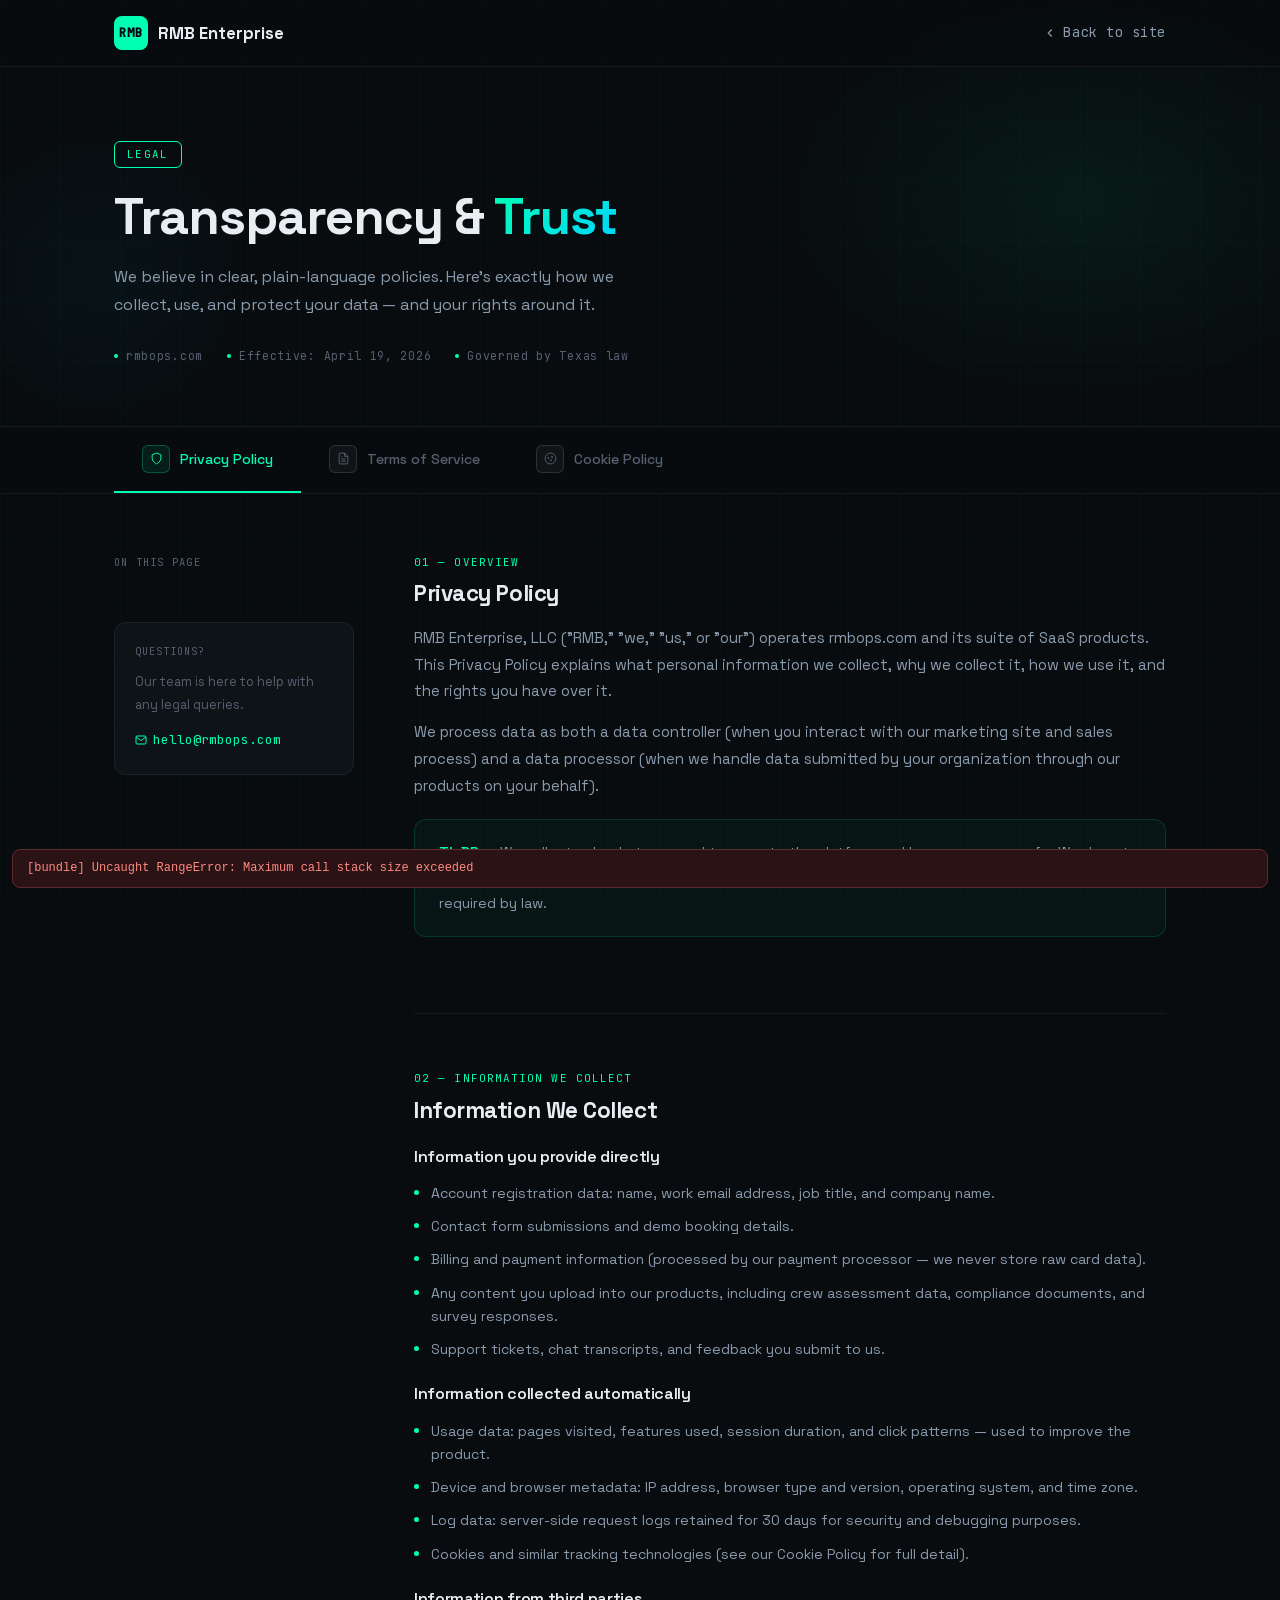
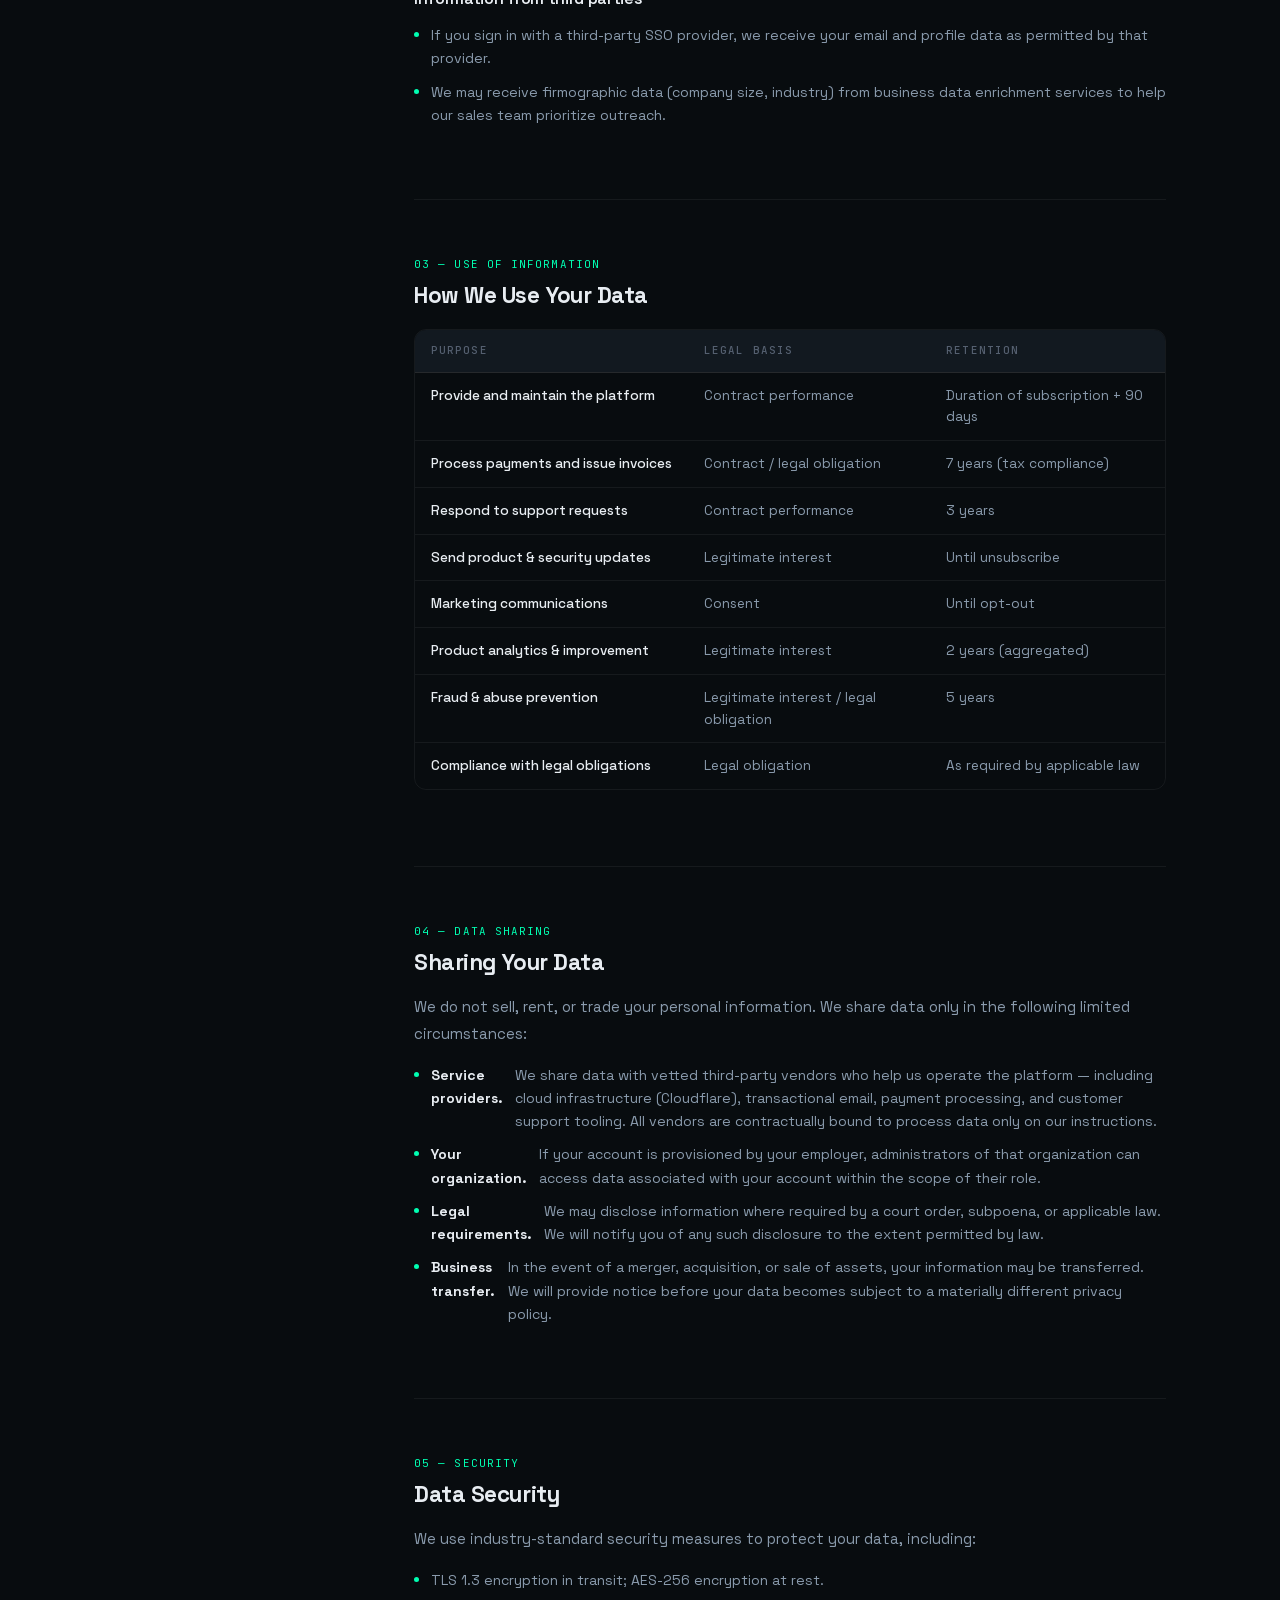
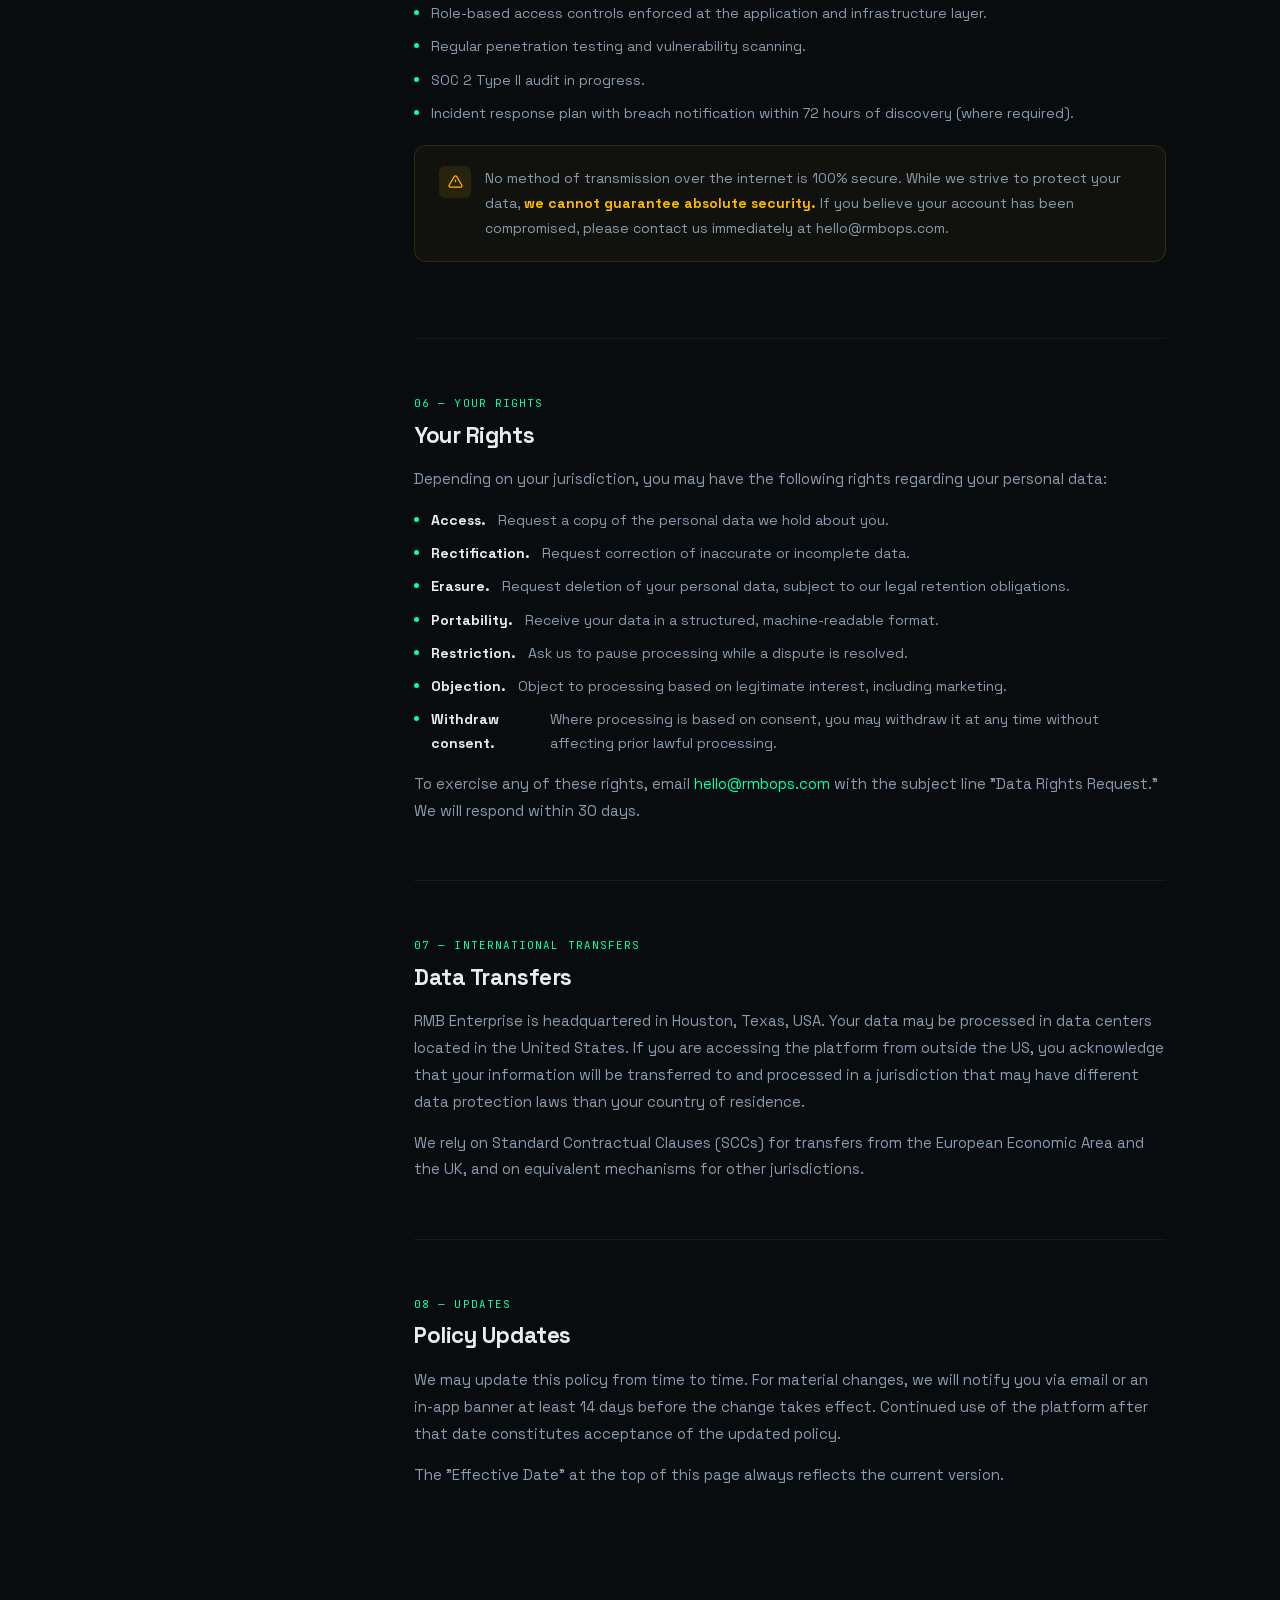
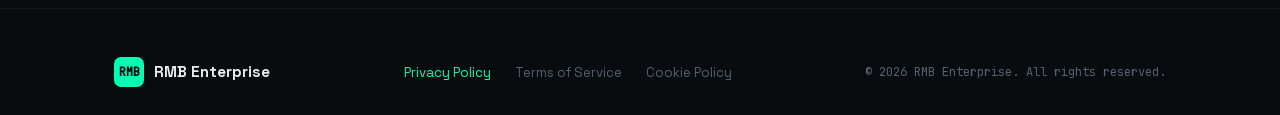
==== legal.html @ c187c4eb "feat: add legal pages (privacy policy, terms of service, cookie policy)" ====
<!DOCTYPE html>
<html>
<head>
  <meta charset="utf-8">
  <title>Legal — RMB Enterprise</title>
  <style>
    * { margin: 0; padding: 0; box-sizing: border-box; }
    body { background: #080C0F; display: flex; align-items: center; justify-content: center; min-height: 100vh; font-family: -apple-system, BlinkMacSystemFont, sans-serif; }
    #__bundler_loading { position: fixed; bottom: 20px; right: 20px; font: 13px/1.4 -apple-system, BlinkMacSystemFont, sans-serif; color: #666; background: #fff; padding: 8px 14px; border-radius: 8px; box-shadow: 0 1px 4px rgba(0,0,0,0.12); z-index: 10000; }
    #__bundler_thumbnail { position: fixed; inset: 0; width: 100%; height: 100%; display: flex; align-items: center; justify-content: center; background: #080C0F; z-index: 9999; }
    #__bundler_thumbnail svg { width: 100%; height: 100%; object-fit: contain; }
    #__bundler_placeholder { color: #999; font-size: 14px; }
  </style>
  <noscript>
    <style>#__bundler_loading { display: none; }</style>
    <div style="position:fixed;bottom:12px;left:12px;font:13px/1.4 -apple-system,BlinkMacSystemFont,sans-serif;color:#999;background:rgba(255,255,255,0.9);padding:6px 12px;border-radius:6px;box-shadow:0 1px 4px rgba(0,0,0,0.08);z-index:10000;">
      This page requires JavaScript to display.
    </div>
  </noscript>
</head>
<body>
  <div id="__bundler_thumbnail">
    <svg viewBox="0 0 120 80" xmlns="http://www.w3.org/2000/svg">
      <rect width="120" height="80" fill="#080C0F"></rect>
      <!-- Grid lines -->
      <line x1="0" y1="20" x2="120" y2="20" stroke="rgba(0,255,178,0.08)" stroke-width="0.5"></line>
      <line x1="0" y1="40" x2="120" y2="40" stroke="rgba(0,255,178,0.08)" stroke-width="0.5"></line>
      <line x1="0" y1="60" x2="120" y2="60" stroke="rgba(0,255,178,0.08)" stroke-width="0.5"></line>
      <line x1="30" y1="0" x2="30" y2="80" stroke="rgba(0,255,178,0.08)" stroke-width="0.5"></line>
      <line x1="60" y1="0" x2="60" y2="80" stroke="rgba(0,255,178,0.08)" stroke-width="0.5"></line>
      <line x1="90" y1="0" x2="90" y2="80" stroke="rgba(0,255,178,0.08)" stroke-width="0.5"></line>
      <!-- Logo mark -->
      <rect x="50" y="14" width="20" height="20" rx="3" fill="#00FFB2"></rect>
      <text x="60" y="28" text-anchor="middle" font-size="8" font-weight="800" fill="#050810" font-family="monospace">RMB</text>
      <!-- Doc lines -->
      <rect x="20" y="44" width="36" height="3" rx="1.5" fill="rgba(255,255,255,0.15)"></rect>
      <rect x="20" y="51" width="28" height="2" rx="1" fill="rgba(255,255,255,0.07)"></rect>
      <rect x="20" y="57" width="32" height="2" rx="1" fill="rgba(255,255,255,0.07)"></rect>
      <rect x="64" y="44" width="36" height="3" rx="1.5" fill="rgba(0,255,178,0.3)"></rect>
      <rect x="64" y="51" width="28" height="2" rx="1" fill="rgba(255,255,255,0.07)"></rect>
      <rect x="64" y="57" width="32" height="2" rx="1" fill="rgba(255,255,255,0.07)"></rect>
    </svg>
  </div>
  <div id="__bundler_loading">Unpacking...</div>

  <script>
    
document.addEventListener('DOMContentLoaded', async function() {
  const loading = document.getElementById('__bundler_loading');
  function setStatus(msg) { if (loading) loading.textContent = msg; }

  // Error sink persists across replaceWith since it's on window, not the DOM.
  window.addEventListener('error', function(e) {
    var p = document.body || document.documentElement;
    var d = document.getElementById('__bundler_err') || p.appendChild(document.createElement('div'));
    d.id = '__bundler_err';
    d.style.cssText = 'position:fixed;bottom:12px;left:12px;right:12px;font:12px/1.4 ui-monospace,monospace;background:#2a1215;color:#ff8a80;padding:10px 14px;border-radius:8px;border:1px solid #5c2b2e;z-index:99999;white-space:pre-wrap;max-height:40vh;overflow:auto';
    d.textContent = (d.textContent ? d.textContent + String.fromCharCode(10) : '') +
      '[bundle] ' + (e.message || e.type) +
      (e.filename ? ' (' + e.filename.slice(0, 60) + ':' + e.lineno + ')' : '');
  }, true);

  try {
    const manifestEl = document.querySelector('script[type="__bundler/manifest"]');
    const templateEl = document.querySelector('script[type="__bundler/template"]');
    if (!manifestEl || !templateEl) {
      setStatus('Error: missing bundle data');
      console.error('[bundler] Missing script tags — manifestEl:', !!manifestEl, 'templateEl:', !!templateEl);
      return;
    }

    const manifest = JSON.parse(manifestEl.textContent);
    let template = JSON.parse(templateEl.textContent);

    const uuids = Object.keys(manifest);
    setStatus('Unpacking ' + uuids.length + ' assets...');

    const blobUrls = {};
    await Promise.all(uuids.map(async (uuid) => {
      const entry = manifest[uuid];
      try {
        const binaryStr = atob(entry.data);
        const bytes = new Uint8Array(binaryStr.length);
        for (let i = 0; i < binaryStr.length; i++) bytes[i] = binaryStr.charCodeAt(i);

        let finalBytes = bytes;
        if (entry.compressed) {
          if (typeof DecompressionStream !== 'undefined') {
            const ds = new DecompressionStream('gzip');
            const writer = ds.writable.getWriter();
            const reader = ds.readable.getReader();
            writer.write(bytes);
            writer.close();
            const chunks = [];
            let totalLen = 0;
            while (true) {
              const { done, value } = await reader.read();
              if (done) break;
              chunks.push(value);
              totalLen += value.length;
            }
            finalBytes = new Uint8Array(totalLen);
            let offset = 0;
            for (const chunk of chunks) { finalBytes.set(chunk, offset); offset += chunk.length; }
          } else {
            console.warn('DecompressionStream not available, asset ' + uuid + ' may not render');
          }
        }

        blobUrls[uuid] = URL.createObjectURL(new Blob([finalBytes], { type: entry.mime }));
      } catch (err) {
        console.error('Failed to decode asset ' + uuid + ':', err);
        blobUrls[uuid] = URL.createObjectURL(new Blob([], { type: entry.mime }));
      }
    }));

    const extResEl = document.querySelector('script[type="__bundler/ext_resources"]');
    const extResources = extResEl ? JSON.parse(extResEl.textContent) : [];
    const resourceMap = {};
    for (const entry of extResources) {
      if (blobUrls[entry.uuid]) resourceMap[entry.id] = blobUrls[entry.uuid];
    }

    setStatus('Rendering...');
    for (const uuid of uuids) template = template.split(uuid).join(blobUrls[uuid]);

    // Strip integrity + crossorigin — blob URLs from a file:// document inherit
    // a null origin, so crossorigin forces a CORS fetch that SRI then rejects.
    // The manifest bytes are ours; SRI protects against CDN compromise, not this.
    template = template.replace(/\s+integrity="[^"]*"/gi, '').replace(/\s+crossorigin="[^"]*"/gi, '');

    const resourceScript = '<script>window.__resources = ' +
      JSON.stringify(resourceMap).split('</' + 'script>').join('<\\/' + 'script>') +
      ';</' + 'script>';
    // Inject after <head> so the DOCTYPE stays first; prepending the script
    // would push the parser into quirks mode. DOMParser always emits a <head>
    // (synthesizing one if the source HTML omitted it) but may carry
    // attributes through, so match the full opening tag. slice() rather than
    // replace() keeps us clear of $-pattern substitution in resourceScript.
    const headOpen = template.match(/<head[^>]*>/i);
    if (headOpen) {
      const i = headOpen.index + headOpen[0].length;
      template = template.slice(0, i) + resourceScript + template.slice(i);
    }

    // Parse the template and swap the root element. Scripts inserted via
    // DOMParser/replaceWith are inert per spec — re-create each with
    // createElement so they execute, awaiting onload for src scripts to
    // preserve ordering (React before ReactDOM before Babel before text/babel).
    const doc = new DOMParser().parseFromString(template, 'text/html');
    document.documentElement.replaceWith(doc.documentElement);
    const dead = Array.from(document.scripts);
    for (const old of dead) {
      const s = document.createElement('script');
      for (const a of old.attributes) s.setAttribute(a.name, a.value);
      s.textContent = old.textContent;
      // text/babel scripts with a src: fetch and inline. transformScriptTags
      // does XHR against the src, but blob:null/ from a file:// origin is
      // silently dropped. Inlining makes it a plain inline babel script,
      // which transformScriptTags handles unconditionally.
      if ((s.type === 'text/babel' || s.type === 'text/jsx') && s.src) {
        const r = await fetch(s.src);
        s.textContent = await r.text();
        s.removeAttribute('src');
      }
      const p = s.src ? new Promise(function(r) { s.onload = s.onerror = r; }) : null;
      old.replaceWith(s);
      if (p) await p;
    }
    // Babel standalone auto-transforms type=text/babel on DOMContentLoaded,
    // which fired before we swapped the document. Trigger manually if present.
    if (window.Babel && typeof window.Babel.transformScriptTags === 'function') {
      window.Babel.transformScriptTags();
    }
  } catch (err) {
    setStatus('Error unpacking: ' + err.message);
    console.error('Bundle unpack error:', err);
  }
});

  </script>

  <script type="__bundler/manifest">
{"ce506f42-3f54-4363-bd96-b080e8dbce3e":{"mime":"font/woff2","compressed":false,"data":"d09GMgABAAAAAAaAABIAAAAADMwAAAYdAAEAAAAAAAAAAAAAAAAAAAAAAAAAAAAAGhwbHhwoBmA/U1RBVIEgJx4AdC9MEQgKhGSEAAsgADCDOgE2AiQDOgQgBYdGB4EUGw8LIxEmZHIexT8PYyJTH6s540K0vrtCWaIRpUzRCqKVgSh/33L3iSgiBkN7EeGRTTw85UW9X5WkwZF7tJBx0g3Cac+S8lfO/UPNN4h5WrZiW1TT4nbixDB3vt1UJciEG0hoUc5XuE5OKAqYvtaSRANO3rv/tVb/oBJpOuAlQEikTDqxv3uuFVOLvC6aVeM2NBS8cplGyFpZ1RkosWs55KTlc8eza3siAl1ACKUQAiHQNt10sd4GuaWgrYCaBYG2BSwg+XhrehjdJgND8D69SDvFvJJ0SaoENkV7xx5CYy2QaJlypoYnsMkAPC/FV/nf/18l/xv+I3HLBzdAWiC9jZFSCE0J41WYJ514oKBNBfgC5g2oGAkHKYX4m64rCymGIJCRooirSE8jQTTyiPQ9eWRhKi992skqVhXL+JV4UY6QEupjD/kvCxDK5z0YGrfsUuYfjQABEjLGywLjFfYCxhrKkp6RtW15IVJxX/GqZtFR9xYv+VOTr9mDrLim6l1byfqVJkoNXD8wlMSObPvNzPMA8Z3LC1Fgye9EyU1t3ajeKV/0ouFvFf28Uc0aAFTMxI2vwyuYB/LI0nGFPCarIoFtH26NnJutwaDVGtvSGVcYdspesU+v3O/QbmfPzu7tHdrb7drZ4XZNXOZIT22Xzs43p62V1+jtlPa+RKF29nemThriq+VTHyptQ6/tohdnqz1JbrycqAhyXp5FwA7W7VX2SKwGSG1E8pK76a3obHdqBHfonTUF3dXlucvtvs1Ut/Riq65Z+8UuZplnbnU/fatmyRfuLTahevtXfMialNlPz9X/YX3InZN1V/ntv2xl9fH+Gb86qqYJLNra50g5J2upIRzN0xyo0D3qQtfKj1t9XaT8rESJ6ybu9LkNJawTt6qkiGNea49QPzW14hy0e31NVBe27G5oFYUxg8LWJGts5vWrF0paN+m3r3OTKE3cKtUl/f/Q7mGP2k5J586AC0sfsZ/fJqmhuexCb91FDp6iZVMw9iWPzIoCKsOr9vYZLLghRbwLVBcQqPRmiqA+W6WAF7VYHpYhLZAfRTC38fLpba1zkz3/fkJgOQOwAphoujlWtLr9iCy7Y75/D3hxLRCa5o4YDnxx12XKnZdW8xwffa+T/9X0zlV0njyBweD9owcOHTh2n2FAHud8JQFzrt7/+PFb/z9+gWrZar9mPtORGfJlWLMw08XUJbNw2BcFN+w8BazvOcvp4+Mp5iNjx1grXfjjDbHQaFsg8w865aWZ4azb//nbiNW3z4b6lWXDvMxevjRbMMxufnvrnJ7/1lsG0vtsanX9+SbPe/OT9sQyyFJH9kETE422CTL/oF3y9OVK9Wbrjx9/R6z//fyuo5Ut5m+n812WtPPX1f3j+dVpxvMf596UQ+OTJw8cE9QsU6n8/++JyywnhmlHJyTGRcv8uMT4qDEJzQr540cu0xiSTHmWWpVIKad0lsb3l+Z/vrOp/vwBvcnwHyCQVlAf85sVNRjFf9NWy18C3rm8vQl45/bFz16aW+emiPwoKgkEn2Z12skn6P/wOYSJ9u20WvUMBf5uUN0zHgEAfC7Aq05gYJ5slpyeTTp6nK8bR9HC08mZwDA9FZj043fMVosnsbBYXIGlqXEcVhaJTRL7VojxmYJuNLHQj9+x1PUvVpp+xYaxPsaO5dyLXcs4DXuWsAX2rWQiDnS1/[base64]/MIvgz1kYfbtt2aVWaAAAAAA="},"a27d4cb8-6e6a-4c51-b039-fd8e71029314":{"mime":"font/woff2","compressed":false,"data":"d09GMgABAAAAACK8ABIAAAAARmAAACJTAAEAAAAAAAAAAAAAAAAAAAAAAAAAAAAAGoE1G4JgHIFaBmA/U1RBVIEgJx4AgkwvTBEICrporgMLggoAMKw6ATYCJAOEBAQgBYdGB4kHG7Q9RQdy2DiAAS7vZkS1alhU/18T1IqxA6flgFcrUbKj5VbNnlXLwaeDwbp1QnuC56gjzYrVYUfM09q5suLaHUkQV50dVYOIj26jU47IlZS6HX26O7S6VQJNqV6RcRcvsUAQII6oCK8Iu2mJiGj0lbNNfv915sno33zICElmoYK1snoO9x4ZgoQycWQEkjCsiF3igH/+3aw/UUIgZoRc8CIaKNsy7I6Id8U6+0QMmicmH98m2lGjQsWg7fC4rX/GRXlV6hVOVBAYeQzG3oA5QhhREzZSDsy8ai/KX1lexQ/5fdfe77h/t2zmAwnMQNS8XJNTe71y53BmES9PtGhcdjddmYF5Hvnplektv8fZF9WsH3X2PpAUWbLj5IgLgGPnKbJze4ety/rXAlKO0AEFDOJ5270/ol1gXWCBR5AATa2Byydp0/756aEcCuM5BMYhlMWoWVg4td0VrEW873we4D6NuDiaDTigbNtFBA01zRucdKtyYsbau/Ylw818WV/15quCBtElSPDFNq1gu4PrCh3/MpoYAQSwsw76HuYAm+/vVdX1P0E4ga5gKphK+cI7pGsY08qWYSxrnz7wBZKfn7QAUHJA0XQIi76AKhdQ8l3pcEVabVO+qBTbaVJKLWMrU+3rlnFM5vD81z3j5r+Di4FRsw+auZu0mKdlKUaQMGUyVONOtki2UuHREIwdOn6N/8daxcfsuGwuatyWeAwS/gwJkdjWvc6rQxDIip5TBBqvgGEfo3k41TziVqCQURGjeeJomYwOU85jm4boTuboAdboYY7oce7oWUH6BOQ8ntYQfVacvgoY0dfqpO+CXMAEMVsE4p6jwRAtBMjDAsYwo7OnQYAkVH73x/BEilZ+blxNESQAvZluhQoTgXIeUkRVxjGF8DLSwUESHtwWNyzRJAk/[base64]/XQrt3NkLBbDjrxUAhqhKs4FmW58BDoVsfRjr5wUbvADuEpLxcA3+InD9OYUneed/t3RYLicB6caBoZ2AA0QPSbb8Ld9LNwoAP4UV0fShXsyLIFJsKsoELhEAFwAyiX08YjfBmpGPiKIvOjM4Ga/[base64]/ZmXqMWpSfEZjbLIXB2itDYzSd/[base64]/YinG4ORL87FBYMTLXVopGhcgEZEIKcLXGWutmZpar5GrCYnhDLpnbWW/[base64]/FgCDu3DCtcQlJxIOaPQWKyljgchl+QISGb2EaiH9jpyGspB/[base64]/9MkIxnJSJaMQtolPeoAty1C/EUnxj7AJY+EkgODAAQvrI5icbygXFvfi4X0tf0GbIu0p4CRIdjfHrI3z/X73HO6eL27LHWKKAMsBUneUgLe9OJkYmknZQUgwhigEYGI+xPJZCSHkQqM+J2qKEynyVaRrPmF3zs/jGYvUJZBq/p9C6NYzjyJkcDYb/UQzT7bXeBsZ8SW85hElsARD1spNNNsJ3WnCQpwe8JuNsu9DWkX3aIPxuPzdECFDrRtfWDYbO7eXEQmwgz/55si4N4a7Xt1tE7y1ucvHDjtxbqv/pdOFxf7q/4fBPHkeGsihFZY7OXM9L0TxdU+DJfX8VLjZmbQQJNaHW01DDq6taReqYR6bQ9odMioTMFBK6mIzCMhSR6VRyCLEySGkRC34WTA948KZwk5x6NgHO91284LXcICmxsEkdWMadjLUMwYAw46h1SH3FtGfGBoB3u66lkjRROE8IzPP+GeNHFfbxcINHJXNt6liT/Lvd6ffsj1jucbzGG37foTpVLiv4/vHevOBSeJqJZJnZOz6q5GvruRmlQ/oX1cm2wSqHVITobWUkYjnP4aw7TBEnMmyGA4iVvx1IlpDTsMPgjg9V0JhYonoSo6/aea9olW78MoWo9TNdg+UHboeok6NI1VWw1GA6VXi6rhq/FS6zymwYIp/LwURjuywJOoCB2mJdSoWAKPJ5bQ85xNVp06lJSBzasV95h7ZDvIPGp7P72q9eN1CGtF1rV/nHg/[base64]/XOX3cSEWE9bCtT6SN4TYD/wGjHMA7DEnAk6MQiJ/UTqxLTkDuNZA/4tx2ZmzTG4aZMn3sjfZRDVMTKN0WPB58zJG7yz9/fRbUZimAjqlWpoxofxDyzI8WlOLJ9uY8NQVKnUClZc/Wj/FGaag6asEYZDnLzldjb0XzYtv4QsX3u/ZUpwGmOj7VF/HLTcX/T85KXxoexhdfnhbNNDmeen/BKyXc9kj9Gab/q7nwFff818eJQYX+uJvm4wvM70eGJFozyFw27dZ33UlYAg4meiel19uJnS+yBmvA8cw4fczm1718v7noofRPPEqPie+caZvqLxzzfvokaZoS1D2k/+fvQ3hU+DOaoL6Oe39MW4tLHSZDdV1Ru5nvj67kiLT+y3+8WtPlDsmNISXUDLep16vclRo8WclJF1h/QWm1pD63C9xaRhcXVdEjVlBvgQWulwVIXoSKur/ZhBG21UgzEM3CzIZwroBZ+39mao7DEX0vO/aAVtE2eJEAcInz/dmmO3vTf+A7qOHfSDEN66/1e5ug38dPrVj4rjG5Jv/YPQZ3e1J+PjR8Gy9ujr5GjYMAZlXJ0Cp7wUXqeQcXDMgIZZOU559v1efuxY1VjFEb4PcR6pGKs6RiDga9lvU+PlTzW3Rf8cW92yh8KkH+1vY3Pglj20Ncfu+GQHu8P2GdhBjk4c7hqmhzuHPTkwbQ89kXPt7txNOZ4GSj4BGyffcVfN8PvKd60GoY4n2k/GlSoeEqqozEzuc+3CaFqn88+B7QLvuzLkvizKCNda5Uq+R5JgGL2iirpVqaA8mE6GhY4K5Q4FqtyurBBzOW8O7LJmLTo5nsxEIh0d8FK9VMBLD+1ZW3iMx+WsIeLUCV4R9KKFDgw/Y0QHRH6d1eep6a3pV2kdShxInLfqkJvLepGbEF3odfIyeZRZTR7hAe1icdwYA2v7v3Z/vRYn7vEjF2cJlONQMORA/hmJI2SDUYurdC1Qvx6LNDgQjazyoJGTySOkFcq5+U0Hr3w3Owln7/+2ejxQ4426daxQf7xSc9vrKvBuTQ+lgrc4nZ6cB3NuDQWTDoZNBduDbMpZW3VY1a46XJW/lGDktAHOtmWsBmUkpoBf5cZUnTuUvZu3FN7qTBSmNdYA6fV4SvmZYmHVh8ae9NUQY2igToKDvBNrbU/+9W5v98AQO+TycCwsOhs4DI2BaEucMcr4iBw6tXozZGBKa+dRJvK5BiH4zh+xm1fWmoiJlNeMWRNu9kbHTVILUm6R3uQYrpwgSP6R/yyYqNjplp1TV5XxvYL6zolRMUguAHPHeS8a7WAfvp4h7JPrH3ix4M8RKgZStixsmRLgv1f+cGi29tz3/paJPcVs4s/G2qG1xvifkOwNNFse51edrJbImsqEtfI+R3f130kL7itFhQdC/G1NTieKeQQio0T236dIodCwHbc0+OpACPyiEgm94vMPX7d4H7CzPv8IngX2AnfH+fSL475pmTt+CS/CJcesakENCBzlb0DYc2+Tt3VmeQMtw8Ah6K8580SpVFq0t+t0PxLwifMy+Q0F0cKYho+rivM326fTB0LAXrp6ewxhv786s0/fKo/l3NV/weZW5eiYc+RjIF5fjDY1cAcjzVn+WWZfzkYOco8rjz5b+9fnm9CoP6iH5i0YYeYTIowY+OKXn7fRggvgRFf3MPuw3KTVV95/d1GCdEQPYT/65D9OyFBlp853nafPd573IKMaxJXrzFHAkwGkHtYYgqe7C9gjd0eyYRfTEAnf5bpb0SwWNyvuBh+ODTGXj7yZv0aPq3fmXjAM3iPiUL2mXc4JiWrEyvuk0vuUG+nZrIuAXf6shZ8XELsXjXS91cyV5nqjA/nzYExqgEHHSKicfRt4RraPWEb0XbRBONiW2dtnn7bqBTsFQm/TQ+Nwnm+78dlXNcsJS95h3hHammsr1IZPrcc7V/z5yJIKkVlCiuo/kiTLLxuH3zvNobCP9T1oe5DJ5NXbMIMnlgqqWBGGEyoNYSaWs1rQ0XhPxO4J/nwy7bketNW6w5Q1FK69bA9FLGbkXsllyb1I2cHx+TgIWifPfrfLR7iydZFvEfZ43/pj6eIDLx1A94qq9oLV1yfLbqsDp2EtQqXBq36AnI3zsb77bfczmdkCaKPMHj4VnJ9yh1HwjO981zvdOMMSnqtcOXv2i9Sj0vYeNWMkdMOcMuGcuS/uqBJmJJclGWFFaHw0oS1F9Ly/5N1F05yz/tKPg4UrJctKSpeXlCwvjeG/Zx7IH13miop72TL38F3g/4XMzljzTpDfQwecsKb8/0x2evleiPMFsi/IKpjMjVaqnKr40oe3x+RLAzIAHUIlyYMGhXCbBK6ARk0kGH0o0HZHhXBaBbEWpD+LADlkARB8LEgETqCYQMKuOhOfBZ4xImGn0BH8TOIKh0e9q8UUo+wdICjCabtNlrJn5RoQ0ykzqC03FEI0LYQQaltAmKlFUI/2ToEI7xC0+FC88yE15H4Z0Z1Zz9mTNCgylYrHou+wGCcxCyJhNY2rwh7wE6IQX4fP0j9AAMoJ0QqYywYrR/R74NT5RoB/EOZyAWioOzCDF41CFZTTfsZF3sYyS19JWFle1FcJ0A5WN1jBhubmEEKCjxIk4BJ+eIr0V5XGNoUs+NFTQniGpcBDSaHqYvIypplGgkITyhIY6sPJiuRnmKZGkPpSTgmU+olwSP//[base64]/utdz63XltN3w77+Dd9Q4QDIkGdMqIZ+OSdVE5SaLrOBBscCDv25sCENJ/vt28f/MxTUkCcRzveU8JHSiY65gpjISpp+ESCaT123PxfhhlIjZCGlUSmyyeUL53ncszdXOZHrmlZNhFmYzFBbW7qPb1oW2j1OXWqUzEFomju7xqQOEZkdbQje2DKD84PzimJ6nI+KB0ZoCPa76pslrgQvpUWiKBK6/XH++vQ0/8Y/f6E9GXclK6enG11ObA5c7oNs8E+cyxqBf/Bv72bIQyxaCFsySzJ4I9syRXEvL0ZCKfWYGQK3a/WnWYTwAjjcJ8CJ6IpdigeeAK3+fz0F4RoQ7k8KZwLQHNFYX/ofcYjU08mdyV4z1T39+a5s7dNqT4HQ9a0WS7AZJ58tMvWt12C/sfO53Gz4/qsHNSG1nIBb0SlmaVgbn/Yi7EB0Uud9by4TJbKbFy/BKqLzmshzX2QWycqqtR1ubii6+PiWOfRHzq1StqYFyOL4xGXhbN6wIN1JWZyR95dJ4HuSq4luRKQtpcxOZCY2k0coVpqA19cqgFyoLL880SeDKduyeENmanCq4TCPppv8dPvSqEeIn9UfU2GTNOtUQyIgZFXz8SbZIdMjcPUIqIj/OPuaj+ZoBxTVsPaS1gfTb/aT+u/idZ1A1IfsoTWk6N1BqjjdpIB3TqT416tV7/azF0JG9teCx5JBPSZJNJebgxZd+HtSu0BfBCPcTMbYWu9/mNf07ihfbBdRSVSq/Hym4W9UMo5JC+HJBO9FgNOCE0ZZvZDENih6+x9kgTcLhgZ5MubSegwNedoeLfKuOCbxy3EhFSjQwdrEAC5zq8CP3LFhFqyfNwMjnmeKB4yO0N6zblJNEyPqyzjTr0o5ExhkLLEGtaQM604TQFC9qpSHEpgQRPFAbay3pf/yNogABF/MCVyRZ1zWhSPhlPearReRL8Jz9I9ItwZ7u9LIlKAq1Js8JA7+8YgvQRT8j3m9lF0jOHcOq5U+3j5lnFYWawzhlhqJ2KRxN9qVPpyimd0yYbLDxSo5gSicc1Wu2H5VHxeR/n4kys+IbhDKm2S5fAq69GWM//[base64]/ejyYujcsJ4nrJWqxayuU4m893Lr/Zv9YfusGc6aCSl7YFqTT9e7aPCBvBy/mH8bM52llC1bYkiLgePm4DaIYZtfedyS4Zm7uiFoslORVMnpp9YmObObKSam/Yg7upOUFsio5P1cB1DyN06KWN2OpjDVTLQpUKNuGpGr7Z/ZvFICW7wJKn9HJJlacDviDqx5oxAvZ9k5KebXsVYdnJXy5uffPe9Bx9dN2rJGwsxn1AmrUWb/J3wNfZBviAG856ohVsM36P4Nz+UefUlLQVdtO7x5bXi0iumfG8lA0G+S4Y0qxf+n7NIQJW6tYfftntva5HI4UxN/tYyNcUk3WrelxXNNHXltbrghVjBxoJhExubj8bDYJ5JIrKLpDmUG8nC+jlbfvL/A9Y6Olo8AzOubZgW+7gY/0DJQsCgINYj8UrM37SOzyrshJmcMQvIEL3EOpIhOZoN8T0s/n3LUQtaOTKKPgVHZiZ1quzc7dyf7nuiEHVMGszWbHBWf8grg/yP2AkTbgTCSvq/[base64]/EYheEkMVLGC5eNLISeluMy9H+Yxhr93xALqGgfefaql5lWsdn06O3ANpj99AcLOozSAZWBX/r9vrLs+R9KR/a8ZnGspdhDuYGZmGfOh1IAq9GC6G1ijiH5svdutAm9fZ32BPxPLT44ce3CGI/[base64]/exL2LWbNFMG8TLv2a3SkQs1IkSeHZrnvh6JQ+vAKbc9NOJl4w5sboKwt24U2aiiMTB3hEw5Qt4jXMj+/udUS6Bf4kbOr2NJwabr2tRC/B96YSxtFzHs8fmOBCtbQ5x163ZdRc6InkT3k9AempF3w5gS3qNB2jjEyQG67jYUlcUSSaXxb6RDo5Lk9lzfaXUdSq42Cy/hqCfGkfd941U9elskIpGomsKlmVAOkuvuFa7719pxvtGQW1HBox1u5CbcRN/ZE65m7X6W2PEe9hPnzX2kpFsoOXL5Jro1CMQ1qyuyqbHu7EmvrMhKBNONRadRqUm7jkI8gCj2TJk5mjudyYqmqOjBxkL7zdjE5EZfCcoy7kcYVUEZ8VJycnSO4T7Ugo1+vwxP46M1eYJxt5E3hT34y99qbwzhTDB6+oP/FrZGrqzPC3hFRekwHwwFpSFRFatUL1z1wJ3uYaHocMltUzGuUKLUd3AMIyuy/6G3lMIm9dPRw/FZ4xSjsU9nllpJJ+gfRcU5iiNWxwJfD/7+6PnsH5ulWXDYp/f6t4JrxTY7LjeSL1CnAXg+fJGwOf8fgl8Ct6OdPG0FY0RiQvRJRINrZ+WhabJ+pCja7IIpiwNlBWmPqEXq2oNYQvmHdF3MctmkFk0DkJ1JGfCSNyuOiYplCR/Dwk8gT3VXwSZV5DPJ7/1T30uSZan7gCxNMEw2m9zNdVWFe8Nhsb1Tdk22BJWHicmQPIITQ6RT7TXISEuZpW7cM78CY6GSTOEZI5k6GApTAdbB7scdNi5NaaMosvpOumwFgo1AIvVP/OmiLKsnbFwST/E8elw2JpHb+JBxHLJBgkqDPpxx1EEGXM0v863Z4+sjemwLU9W5siuuxQV/3IUZNBku8M6aq2JHUSKVVDWtoqyI/RlG9ZDHVftEgcUQtKcbYiogVR8KSk2mpnSAdMqszTw5Kj0tTnY7qQ5Am1bP2eavjUGooWs2HAk8gQTst61VnRwXRWzihuAis2bqjJir+h1s/xa67rWx3T4XBhWzDOjL1waZH5ZFA82ZOvapVI6zxiUn4iA7ZOiKYtdJXI/SKy4OsYcyCBO4hJzqjv/A5bCD30gqmTqqSljWzH+sa7Nbq+AKYwE1M2KhUlA/xbu8niZThTWSuCyrDJ58Uh4sTfeRtvKO/QxAxdM9p3ucmeVw+Dp32rAPzkWiiHQcPjHlDK9xhxfLgODfpQKtgAEOVDscP2eh2HUSLd+C5IorxShrZrPrth1Bdph0WZ52wJ08l3bsnaOHc0HGfTKhwuv4jsePECxUiyaGaM0nxoMVpdj1eGZwWM9pHVDexqFfhFgJIn20Is9UazRrCC++g4Efc4C1c/WrP0PN/oZ8J8RGGNEw4zVs6GxJGR9DmupqcfBmbTj5qpCHGWCSPijL5YJiK1Oimcn1jYUFUSTGsOiIevUzM9QKI0WImQOIAVeyvX8w0Yonv+UoqCeX5AP25owuE7AbsGF8uh5IEug9L4X+UUy7oRyuPPCAAVbr+68HjXCY7jUEcQ/A88ccxB7Qs84j/A7D5tDzALzgACqt3+5v2tQtqSk/FeRRVHdXEKxvFYUIBHPJEmRADGGwi0GgQQ1CgIflI+GwdlGd47SGmwEWikmYCkqRFcMwJ2xHl+NoKKiZEFCBMGeTyBGPjZz0/9sGZIYRkQZvONNYAKADDYAclAIuvOExXAq5WSByuRjAQrDnOJJELnoIGATQbXOE4yhy47hhFsI+AAA46A4NPPJKAXa5xFNOTiT/4hDgoC4FtBR6CDNPuqcoY7jA3H4AbpajlMAIF5nA4bWUIGjlBwmSQj6aoAjl9QmaXA5sxNOIujkMIFhMiNRoYlR1LIMEDQwLCR/IzicCUPd4IgiuwQQHJY4EDyPmUQEiOxIRkwHGa9EkpplF5zRro4wEq1ReJbWLxdpmHWq1MNwi7YmZ9baQvEBqed+RkMyXpWyhVkqvjIwuTfLgpmmljcVhtWM0WFAvBFjmh0ZY5yNWdasOWhJtogmhmZJ2ZtFqHbRRaEuNpjcvpxPFjmzReKg/p+0iZKpLoaqdynQxGtqWTrZh6cIqFItnFgkzHywvuUlq9EKrvg3DNgQtk9LCUt4SUkuBusBon2i2gSWUi1CXjbXfHpE7dKG9i2kZcaFL/MQSjj0siYnDK2lwV4V8iv37vwcFEPzXQUC2wzJACkL4g3mn6k+UnIoaFl8ptI9lxNPD7xVT/D8HUZIVVdMN07IdSVZUTTdMK2SHHRSJxuKJZCo9lMnm8oViqVypurX6cOORkdHmltajj23dhsZgcXgCkUSmUGl0BpPF5nB5fIFQJJZIZXKFUqUO+6fV6Q1Gk9liTfR77YU3XvBd/pdUIMHOyoShBK2SomWLlHhrlSpH2mjjerUbxDA0ugkDygRPQkrJGqd6kVSjjgHNBS6krjewhS3EMJSwVULKmvIESVKVI220cb3arUQwNLoJQ5UJnoSUkjVOWthSjbob20ZyKRdSN7osOfBGp/zbeWfb5Sv2IZTse/ye/d7w+gv/rv08vPufXPP/uL/xRy/vzPXhAAAA"},"2d15b8fa-2b62-4375-bb58-81d8a2e56e7a":{"mime":"font/woff2","compressed":false,"data":"d09GMgABAAAAABqQABIAAAAANggAABopAAEAAAAAAAAAAAAAAAAAAAAAAAAAAAAAGnwbHhyBWgZgP1NUQVSBICceAIFiL0wRCAqrfKMTC4FmADCgXAE2AiQDg0QEIAWHRgeHQRt7L1UHctg4AONHDw/J/98StCEx8OvQuaoS6nSKOb1TAFiw0Fg4OrHmUFx9lE0RHuCAwNZTYLzu0qIYrA2BIRRRhOaLtZ08a/sp9zYCdQA8KAuMM8JgShJLBIph0a9CVKNU5Kz3C6kz9f9u+04Z3maEJLM+PW3a+3+XBRaLKxEnQkSEEoEu1rSppBKruKauuYp7ciJWOcmUo7nhJS8iHiFtjmq7+WH3ih3OVZkJbJviPSALIQK9R2ufHSCVMDwf3t6dTUbxJMCBZZzEHGDq/dW5+BuhCCwAyNGp7Qbfqz4neKAyTZqkGLqcOXD2yAf6S9CXBKjiYHe7/6RBBJEETaIBSYQfAEpOU/IgUnwldDH6e5eQmMaEF7GNOjhvxlN4rPb8O1d9ZTAkFFEhK06K6oYYy9vXX9FcKceGqruiyWE2JCclRgHFyIg66EQRUWcsdUzg/vg/[base64]/xZSacW2eDz4yws0e48wXgakYTRmcfIB1YrQBABIopChcNDhxSYyuFQkBLWkYEOfEiH46rVhq7LKIALoAY4AKU0Ks0VTuMAWkyBeci7es/AJwGQrmlb3Lc4DphegAkC3/[base64]/zI5Ml2clsFATKRG6KH58X8xmxb/ETWNKnEi1mJc0GHjAI59LSCo5OiguksFii5rWQpm/XVwm8ie9xZem6I/Q1gp2pK/I1abEITR5Ss19NLEoO76Wx09wvmZNKVNVXSw/OGpmMb8QOAYU9pD5sV4kxzv6ml4HFn6ro29zZQiJisz9xWJR51jr3UvNNN+d6mPmq+y1f8W0GXFeSQJAKZ8Uj0r8nP1NIjgGwjm28qPTfU/iavBDGTrMspK+0JYjONRSmPSRxEF0rKO7LGjw2tUT3knQ3TlKH6Y5XFdvJaBwFGNrdlSWMmBj1xE5tpM6nOcx/j9qJIhkuDeV1spps0ot+0oPB8rgMJIsqOQKV3N0zzQ3V2d+6HwBAdFrHnTO9PaPgz84cgK35rIKzTrwqvJk6i3nopC/XZBflAofAzhJVgLJnfCQ1jbvzldHZqrr3BZ/4KBvv21tV9cmGF8b4UIGg19Piga95n0h9qnnje+IdOFjoM/Pp8IfclGMivV/xKw0GoVWZMeujlo497y7bCxwlNQ0SsMvqH511Qr11f3UjTLZ5RoKxnfn5SvqQppumAUNAVWIdYQtc/2tsG3/nF5shtVeBjHOe4ejr8wC668QvNTa7106oNf0Tq+S2dl4wXjNIYguaICF1TQVF8gjrTrrYNme6SvKgeBo/sbqDWybhnp0d9QUN4beOFQ7jmIRlavgwsle5NI0W0+0WPUaWQ55EIF914AeoD+zzGEdRfgp0FgjTcdkKXBuulJjfQyKjucsrxdrXWqUfpOtAHWz1Mj6CIeIe3cT9spO5Tq6xQS73Js8KyNdNJjl/68DBgmK+eqolt7QYb+rqJfVUuwHxE2LCpSgETT029ZWyhZ+dbloQAVP+PSg8AzYXu8ee7TXGPfXqJyFOc1n5hj/UzZ8oH/h/WPY9Wt61qx5alc0tKY5bVxYTqEMdtP6Idr5ukppispDLqwcJumSGOo0jeA5p6dlYqPgrvs3RAhf4dvULqV6nCfXO6r3Ro1p+fslo/J3Ng1j8Xab2rU/vfab04YfB1fZoroLJnTMXXR2bHk/+Wlfw0pscojR7UKh3FD9Xu6vm7e+awQeIOUXvCMAg94z5r8xhYSnUhlxi26U/b3AeUC70EK6T51mjMoxkWcxuT1UhcmqUxbwVagpjhDC4aoKxqGdHA3POzPiDB+4zynfp118+Onnx2RnEKYTMJz8b/83/0P+lvzwdLn7TfHDxk6+vTFguZxUd1vBpws/HJ2MEHP9fiVmQXHTX5B9gdP77tLos6/dTd/[base64]/UnaDD/Rr9w3prW2gNL+LI2LL9ABNUZRfj4qiZqz+tP3UQt7NUf7ACtHo0A02rfKqLS/Z3/N7k8UscTCkBup/TJjq1zrLnbaGf1H1DnChUx7seMd3Zog79Qp2byjh/ZULTu4k6JpvKLdTYMdwK3bOW8GhKmoXNFIS5iGdJ9pe8dDMYdqzGN7g7lGwkW57tBO6IxtdDJq219vlX22y9il5MqRPHb7AWWxvGT8TF9KK8iAx8QXYhFSVFIxfkfs6A6djd7ETHixHiL09UFITqW14psqYQ5/oJevxxbmKmYcqyTlGgsFzEBif/r9VSKoMP9fGroeY9vT3XTgkESGi5d/Conq3+3x+H8TpH020J0tRTxmm+/qoxKjv9gxfVODK/yVF5zVpJ09ZJ0hrbCMzXXg2PeDW4IBBYoL0aEf5qUAEo4uLsTfU0JtQYyK78kBAOaNWFMFbqFS+39T02QjP76D6eC/+O3V3YF88vXdQXDYcfGWK7orUMFJwIcqbBdN7ZtadcYJUrhb2HnAqKy9jUWeG14ZPLi6RBRbKZgmxmTfIppgE+MKutDRMW0rxpVLtrWoutmRATXiQG8e7EeUiSoqLckykXxColWf7D8ulR1QpsiS9ZtMQIS8/qg04Naph7oh6alz5lD/bjuuuRq6/52c/v66tHr4b5WI/QBBUqiIjC1dZqb0OfE/ojsTiQTGgaw+8GfVhS6NLxZ2U34Mb+leuTq6O8rVpiWkcorYhCOovalXYyRxQlR5ItXp9ua/fBzcCdrRT8YuDml8IrXc24nM8vyy6YWgOWYx45MduNEGpHoha5OifSLkRFrZTGEyf2m7R19PtoYNLoH5CdbQDDg2Usye1EGfGDXA1anCaKkDF8Vk6+Cv3O1/BX79gEDLfWyLW5z3Qjx2sTjtXYZl4oGWNimm2pTFm8igteNzC9pDpraHfqn+ivFeQohyqAHjveb1jPdaoOooby/nCdU888aFE33bmT/S+DGejBSHtkCJBrDGoGfL/084zSQAoZfjXdO3GvNNOoFwbR3WpVS7c/578oHibz85OF3SstRUQlr7F1V5pr7xZuwcyUnOIsLquYzjvmodnc78LGloWouhE3Kz/2aIj2jSsN/vTFyMrLEpw+fYmoob4XGvZArX4QFnoPO7fUpMyYnoJ905XD0gI7AwP2B7hkIvJIsjNq/TzfQF+/IF/fIL8m/H/1WsHzTXi7UVHw7FtZpy+01FCTVxJmD1+mCivJk0Y8m6V/[base64]/1FzFfm9OmaIh0qQgwAfjmvMO0C/ibVA/oOCGrQ1gfTjBFfT5LVT8j1BDEU4lsWr6ltsScw9yP/wu9WFnb+ZGLImADSMUsr70YjU0NgYTNUuCaLr8w8MjYWQd/2gyVKdSgppUjOOI05qzYKSHtWc1JqFRQRpcwRKRpd/cffNqbRZvpuwZGr3q+Pvt/frdOKx65HHZi0m9/x+rBQEAJny/0HsA/TuKrjxEaSCoNk4C3AAV/A9AZGTSJJDqju6i7u5+3qi3/Qd9CKlEupLg2kEjaN9sTGQcUxhFivpZAu7OM1FrnOXx/xJnRkvJpAJZ+KYFCaLKbRcnSNc5TVfj5jNYBtn4uyY03Nxnszv85ZHiOJEpdux6/b6dm+Cd4xwHBc0uJ4zc/25IVwLN4qbwE3j5nJd3CnuAvc5y7l/xSqx2xCfIUH7jz1mSOKQCnEfcbO4XTxDvEC8QtyV63pagAPEowB+bT1GrBUjvWzOdIhD6raZTFEAgrz97+crP9+QRDhA5/BidhXd9DwiFgoUELSDuIgMcGveIt9Ls4McxbIheGS7Wbyk7p4vc10j6QqubI7cQbU/OEh43Q/H7dIyKgq3czCgauO/XWp/9xWb9efGAeBr+RLbpDZjabJPgEK2xW+KRjAEfC4DMpMZoovw5BdXiO3PBhPIg26zedEQlhUICqAoz2FwshwtSQGHB8tuXf/jeYPS/39rNeR3HyTy2tPmbBisuZHb6M/7c4vzc2bzaGFh5vWfKNBbGpBlom2Wx5fYw2ouWXTqltnT1zttLTPZ/347tHM3HC71pf36qspa1R3iYXQGc5DG+3SThNGYXqtFsC8bczSbRrOWTk6mphjNUT9jSDUlMxUkNOQqPB4AVEPyMsKvrXkT5q54vrW21jJ+s6JIAMO2Nt5ZIb/LQoKtST8aCQvd6t5qQ6mPA5GqpI/YPEYOuv4xymOLe8O8EA4dFxVWgjiePHriaPK4QEAQH2YynzKZ96yA36FPlquj7R2CsC+fYCx7DJXS+6WBaOx66cxlFi4ECLbY/NxLr/CiC9Pg08nMuiJOrqbRqCEXJJAJOojxJm2QJB4bsXuXQ2r3us6MVpw7rWeny+Qks+uoGQypHY+ZlAcN9CJgyQtAvOCDQkJklF/UxB5rgexNmtEcosEnsjUi4qEnq8ZhNOxg9y3Ni4Y7cxGdzHnlJQh5XcYq3+gcHkvDNJjWI6KOfKazUaENPS3FiK7XykVWVfQMigZD+PHDQRRttVzoXMvjQlLVnncLPNaIID8Y9pZ1frg3BE5qNh5bWcnqu0GIHzQOH+o7enY3JKZ2lKpGo5533DlOcjUEVcFgnR6gS/98Fqon8s+E1tVmvzDIXAeTyc+f8Z3ESW9+Onv6liSQRAIRbt9HcYZRFJDit4nKNC1H+uTdAWv5yEOXW1yUb70S6d2vZ3npz9+V1mOfHG6O7O8/aTZ9EvgqfIH5OwS8E0W3yr3Ie6XZ0+ipw/8F8f//[base64]/u0HTW5zdtWvf/F0zXXewX22c1Y5d1x8Bu40oac5JKMa5G+WCWl03JpURyBxtDBwNao+chTgQyGGGFsH32prAplLSw6/[base64]/tie0ZLsaTVPXUJOrbQOK9PRhGO7rirKsP7HhUnlOVQt56e0Pb974zijZzMTwRhCRfR+BExvr64v4gSqK0TAeOJSmpwXFrFo2RYjtS5i1BnyaDJasggMjgVChwDBH760cS5GCJKE+R3wZMSONtgHT0KK6/s4UciaFU3Nt2E0Yexsk2Qu5wm1LJRKcI38SJTmGEjheKtGAWK+vZyjnJGXkuyPxoEtazbp3D75/XxYHJ45gMk+tl+XVFJkjpPbo3AI+ICowUfz307nLv565nkGqlVAUDoIXyhxiUqhtFS0AeBBuFg0X4pMmwIcEwFw7RThMcfEuXHcIz4KjhUJlq5JHZMkYAgxbXi63KWakUGu3t07m6TtbtHdifKLZKH63/xbEaGAckVFymFX9+CBsGpRE+fSOpCadPk9Pfeaew2BZouFWhYdYiJHUxRDK408vVjY20TSJYYJ0bsqAz+DDcDK5gFtWPDCeCLFcgSYInKJGmYdnKWT4DfAHaGWr6HZ7Mnz/tEkHNQDHOjHBpVSQ6P1bwcBlJ6py8UrHea40ffezaOB5Pi4NGhsdM+r/f3brb0TG0bRHszaZef7ukzjK9sSGMYe4Mob7Vh/FNbYTSPLXHcinjzLIXTgaReIoKG6Qv6tGwx3e/O/b229+2b/rCO/kJoF9qyRT8bf8n+SXq9gQa00rmjJqjHwTxupItaKoGSz+/r0gCqcinkToRMEp8ChQxtWIQcC1qpFv53Hh/1YkSTG/FrmvGUxgfFSAAtzewij8VZpDZJPv96k5wkZB/+up/6Cqh85RoiEWrim8fWKikoNO2A6A8bItfNE21jZzZiiKhgjBR4c6StO2ufktUy9LRGLLlQBcDnurg2XwqzWTR3PZSjcOMC0+96v0g79YXoZpVXHzhto8T2RDxnx2zGyVInMz3DjNA8PGdXgnsfjQMeuVi1NyxOFUgLHiHu9/oj01/KCqolIk8F/QtH5Vo6yPDnFbZ4mjIzhi2af3n5bWgwaUl+Y7R7wO8T+wgtNqiXsT3csmGnPDwLE8pGkEIV75qM90NhXBfzlres3syYois6wsV4yuHOoYv2R5BPB1eI7Ovp9S73WSo11OZIEGryR3A6qnFdARClLBWr52wA/cLcjvhypjWu1HGSDyEkNtwPkQORejENEqthGLIPrzKm4WsU6NsI17JMDBB2JFmw6p6hiKUq0OCLGwLt4k+ZaPEGRuDqFIkmLz1AGwHu254R/[base64]/[base64]/Qwoi8pK6qmG6ZlO67H6xOACsKEhEXgCCQKjcHiRMXw4nr16Tdg0JBhI0aNGTdh0pSEpJQjjjqWDVKdcNIpp51x1jnnmSw2h8vjC0xMzczjqILfNVWWYchvbWNrlyXqHBydnBV3qZnh3f0d16+pTEpINJPFu2uS/MS8Qb8i0iS/+nIJ6sO2VW86iWlDK7vsmdZjJ9d7Dru33D7feGRCPjiD86zYfOUR6rZCC42WGp2Rr74P/2ntaI14mx90h8NW4T18/HC+ErzOJ2xnfb1Hu/LzJJ6C/g40HY9xqtYYAmrJlEsKybqgNeHDCbrq5rthkzAXbafuP620/ZELm2jHHQUmhQtPhImM0Z9ZKPBkmvhDglUC8R0/KNYW8jX00uiLnKg5WNisEz8mklcAFKeBQUTuLiXKiySyC2PPZ8UaekxY87W9XgiaVew0K9qvrECVdCYFgs+TcAnl0F4oSOHb75vWbuJ7krbIHBWfF6H29siCNkklk/eLT5Ur/3XvXTqIvrf733vVumw7TrFoj1RDrZ1tGQAAAAA="},"f6e49c8a-9081-4687-b6be-956af4880f7e":{"mime":"font/woff2","compressed":false,"data":"d09GMgABAAAAABbwABIAAAAAP8wAABaJAAEAAAAAAAAAAAAAAAAAAAAAAAAAAAAAGoEYG4YcHIIWBmA/U1RBVIEgJx4AgwQvTBEICrBAp3ILgjgAMKEmATYCJAOEKAQgBYdGB4xOGw05JeOYFbBxAJizfwap/v9LAidj5+rgVi2AmnKs4xCdVNzZFtedQQYTHrvu9fJjcffSRGkQNsblzkX3scG0IVTkKwtieRAjQYIYSTEMHWyen+61Gx9Jw60vaxE6DsqpIySZ9eH5bf657z2M9+hFIWIMA5WBjUx4aGPSw8RGG91QWchkJcv4GeEvf3Tx8P1+7dy/5kDURCg2nSEy5E24JCqZUkjFJBE1S7W0jXlX6ayeGY3CSEgkB4GRCRdj/t/jhxD23f9+V/97pRgxZLFewVpgBoEIUPGH787svV+Szt0o4q0YhCDIhSzmNsrTVAyxi1iFhaS8ob3ndnUNSK+n8wPYtvFX7IFjYJvXAM9YQnjiuRrX0ynt3jl65pMQAQ7OC3XgBYde/[base64]/eT41CjAHgcsX/0EUQByCQjNCnoTgke8R4qKw9Qv3ZaS/A3hxQyF+n4CDwFTpd1SnKJ+yg0pdpL3Re4HPaT+r7AQgcOTcAMzoswH0EHZoALAAgJwEdWao9gEYiWaOjpGY5LISldLUur9WqibBUfpccUGES5qNaivCQpqBSupquo+lUR/OphdbSeupt3U0MaG/[base64]/kn/9FKO4jWbcgZ39/ATXmUgAVAZJfLbA8o+tLRR2/DkwRAF+wyyWS6xvgYJZFQahYp0IaGBvA0gw5HFDnyaOkRKsgP3ywAv5itJrqBm1TvEB+Ccgtdi2hajJv6gGS5oEJrvMQAJBaNr4B64/MMKs5115LI4PGxPguU6kwGKLPnneRh4MQGRn4uZibSmiGjqdTrv9U8RKAMgomUtIZ4CJuLGj54qAXPUc/Rxq8BjxE/52dh7rLaAe8/4RAurUUlFSSpQIwmM//fgCakVSNBC75Rql10BowbY5YFYlq8Sw45YQqiFRilWFsFMMkllkcnkCpVZqs1mwNGzmr5eqt0GClRsvUUXBaxyFVm/[base64]/a6DmsMi6uKgSOiws+yYMIRpCpeUIJ2CJCCzDwbcgr1/P0jeMdHWVC1i9Tf4Q4aJMCIe5zbYSvb7LCBFwzMhTcvQEN3EsLUd7uU1nwopTcV3L6aGc6fWGleNI+LILULBJFgXFEnZVsfcSmjbmTlNNwpsimdZFrOwaNaYSAl4GT2ZImgANiZdaidwiWrZbM8IRjmaJiLJZBKESAra//557ExvTHOV5T4J7xR6lcrKHXvZ/GKe7fRYOwkB3bifiICLk99yHFjoJDy7aMFdZp8RQaxfn7HBzjiaNk3U5hhaEcHONi67Ui2WoXHPNt0gCWEpeKF99dTvN5+jvGD/Hfq7WsKQ/rDObKF/bn1Di1UMuzhlyc45QspKh8Q1BaEyozO3z5m7j8yfkcnMO3+uyRJhfdoqET0od0enl5o2mEnocX/Q0iz035OYcner57NlLXIy9wgr2MzSOHS9z6ZgHI1QeHIkNeVy9PyTvaZSr+5HFgLvpvWu5F+645gp24bK0DbdffflsJt0XyoAJzQyZ5JX7g8a17R3Hshl7ly5batNllZj+1xiyoL//rZn73mrRPvxunYIX3VX4wf/nToUizOw/UIN1tfXxhqX7q/ryi3xlKWVFXeMGqroauy21NZYUvr2H3ehZusxm/Si9OZ222uC3nSg4YdvdpoYm3tKu07fztRZ9m/ktyy5tvJXXty/HN5WUWkprS72mxGAyBu94ODTLL5cmS63WJs38hq0RZnpNfN/QuE/ulRsNFRuNJRXGWUzX4BhuOf1CCB6E+y/ZZtT/z99+qu2w5q5XVq366K4Dmrblk1iGv+nObk9dfbfbeU1h7hNFOj7d4o2rnLS7O0Z8jlmPX/KdsbWioNLcbNI3XJWt0+R8AjXe1jHS3tvRPmIvb6wpXb6cbH3Hu+T1y5ebGqvX1xdtrCj1lrauRcXGMrPXnEHcr9Z2KzTxfGduXrvppDmvbfTzy5m2mX2ufJ4v35j3y8obVz7VlGZZz5srPo7KV/AJAjhtj+68xsYs3m0LnbGWDl0hf9RiuN9iXdr4Y3xe+3J8YwnPm4+a25oSg8UYxCD6Ep8sEy/FKXdMu/tNZvrM+I6JcV+7t73UVF5YZC4vnZ2Pb3Icm54MyMrRw5dqE858HS/uNm6+tem1Z+meHfbOB0ymB5qCdp/4Lai6QrnJwAsW/jXcdFnTqy/OV5YSlE7D3dasVGf3JiQlKJMTEpKVY/e/nWZo9iY1x05bUpLtEW5GeiQQ7RmJ4tWyP+objWJLZCFqj0a7m+sb66HZUe1u5KvS/k/[base64]/PJxZmaqoSecMiE8EViZZpm0z8n8Tkl6ebMlWWgbhaqWwyxpnfA9GeYHQusC/qWIj2NtY31ePhsX1Qamv0qvfjit+fO8AKhRK9sTDHncJN7U+a2XgUV36cNUVy4hW0jMSvRgaCnSPBvKDZWmGsVDlVuqSmotI4P2Meslzhuq+U3GB3sLM9CMnH45/3x8WxNUbf2qdWiUKzv+cv+VACLUrLwyjh86KJ579yvUwkEcfysWphhurAI+fLxD+I3Of8Dcz5yECwbyQ4F9xFsu58gsGeQPBS+56uLRv/[base64]/[base64]/Txf2F+H2PTz49Tcj9Y6B/DMsaby2MeANEo86XKr/OD0s6IE47imDFjiC5ahhlpGLQ+jm+C3C9/5LDjj6+5xX4kkXBQ+AexzcojqI6AzqywaeEZCTfQ3BTGsBF3d5c7wp/nOJPK+LRdp7BxSshgVclDeTDXwpj0L5LpEDBhZw0YDyUgaY7ZlnAi9RLjrAiUYsNzSJZxtnuGq5wdYXx8kizlxpdKKTw0tjRg1Ma2FjmhYWahpfCQMW82BvRBFiQQ4y2FhRWYPCOc+EiEph8VFNizf2VNbg8bg1rbBSaDUhCsNJqgdS56gMi//rCUEABAEym3MAkLkAwEoKydLlyGNgVqmOjUe7HkP2Oe0Cl7nGTe5wn0c85Q3v+dTXEWMVCaSQgZZ8jAwTYJrtRFjgEq7iBl7iT/6nQZc++8ZTEmqF60yyTpseO+x1yAmDbnPefR7yhOd8Ut/f/bc0HU9L6BVd16RqW9jSVnS4gU53eyNd6OGe7FP9sb/339ba6WIYhmUyRzdFY5qKqRvb9M7wBGZmdjw+JW+cJ+fP2ZnO+IsSJC/NMq/G1b/GVnDXge6kz9DX6Pv0Z1qlY9EQTxMfEcfEreJp8QPxL9GXVqWrJI80IM1Lz18EAhkKWYCo+3/O/K+7dphV50tsQVSnrDabYBg7n7/zyTtf7DhEIAdza8sZtr0d/A0wQZxThLmz1cNpKzgrzWZiPX+UiufXE5uJpeddjqM7hDPGHTob+YZGbeU8tjjC8P/9POAwyWqTSBFGlHrsiPBiLgq/RusnqO1aJz7183Kbrpkx6Uk/w88n5YhMZJxYwn9pOGpNvJaKeROQkxtbJmUY1IqGoGUzjDg2pQrjPCwlQz5iCoWTT85sKlo/8Q/b4ixzslMfuDPm2F5P1VTIWUcrFwWt1zCobBM6rFQ0d4EDR0aK0XHDiVUXh/57KtmxkaTbopE5hYsjY9hIV8oicO5hM6qaYWJBkVMHhLvYgfw3f73R8I4bTwBThf2RtCynCENbvOmqnDx3Vdc2LN+QG5Yw1xFG6Jn3BP2Kx4hggtB6b29vufq704d8/iAnkVSq/ndD3VnLH1dkWFaUsPvXXzV3WFLCAHx65Op4jFMR+icDkLYuL/EO3Bg9wu00RNwV2u3fm7XaxsZgpFF3uVezor2lPvzgdM63bCKqfFJC4cAGthXTRTjttAzjze+1Zp2zzdN8G/xDFq5tKaBJz8WlN0FKwiTWznUyqFRWI6Th3EcRK6O2Y1MiMR7MS+vzgA+HbO1I7TzFmARCsPvv36DLBdG5XJFEPhWaBd/zrcXcM76DM+BGkS4UotTZBmO6SJXLg1bmeSC3MhMy+BUV+WAUmg1nc7H45chBCGMcphzLElmcdFJGDlo/21+1FciZk3KGe5tYvR6CHHXw4rbWhaFSAlQqHN8dVN31F61IDPkdkbxTR4MdkgpGUbF5Kv5NTIhIzlwyFgWCED6J+ZACRTv5vPDHm29yf/8KwmAwdDsRRUydempKBAS0ohAbSI1LetgTkbiUHbkB67ONHGw386PxYglb1sgc5RRhYouP3XNe3nn3rLbRi8HuiIE7px1zErvt8PNz5XLwb6oNlpGWRpyCGM7pdBSiS+DZhnfaaSYN3fR037dDmm7JUcfRVIQf7pVKQpJIJ3rt3pzO1X0SjZL918Sf/ecd9AI5IdMYkS8TSKOW23Ce8jat59KgX7/YbWXW9xeqU4agHCLmA5dEQBgjARcpdxOsZ4phCOo6LKqdAopkMZ8vyrKnnY8BE4LLJLkzxUn7fn/Xde0c8H0+Nwrjq2bFWnycyUiOhOVgdB7IS6Kk/1kT8vd8B56zZBWU0ayF02AEUc4Smoe8nO/F7IWyHHrFW8yHSAT81y4vTx7Bf9RuMrjKNzyymVKRgWCMCEJI/[base64]//0Wg4Ul+kLxRWVQeoDdRWCaVa0rzaIMnFCo7rNUE+A5/rgtNwdhLQCkY2w7Yrl6br7k7kI8Y4lTBGZHvDwYgrVKK8v9vrscnFp1/mx/YP+T5jQTelcG4Y8RUiUrQATI34O+fheLLAMA+JsUvZsdUF50qy7GloYWttaNjbtQrv0M3YQ+OSShSNJRWJUmnJK6msba5pZ3ry4HMmoqLSbQJOiKzGBUUuyzCkK0fPOixHjBH5gX6vzzolGnheu8UrAVf3O5/HFXJ/PcHkoDn6S+iLwHRqA1ZxzwHwGcIT56q/fdAwjmRCugAA//363LPDvf/35wGw5bE+Sf5J9gAxKABA4B/wYqhu2P+vqyMI8dAyk3niZaj0z8BOaI87/6TwTAzvuFImBQ/e34vzamJ4x1XI4ta8gG0+dYdFQfs73yub3rf1gZ3GMDkN3GPjtRPAOdkYzRgEEKBRs8xXizXy8QDuy1S9TigyRqeI4zedZox7dEZWHNQF1saUHiMzarcRK4jlOyCAMOIkI8ihCyD0jx6DOL/osZD7SOeQ5wZdCL2tugg5GnQxiqz0SUD2xykNC7AZM8JnVI0pPsP8utXqNcUiwMdv1KR6Y0aNkRfNVmHaFCFsMfZtEHq6zqSG6/VG54TfZiN0sF2ZfpsN8wloFEOcLLgX9es3YOrZiFzHTTLQlnm4W+AqPG5qoeWY9A3bS3NMQD+tRpXqlCXW0+LSK3BJ/S0qejnNkenoBMpVvTuV4FQqiY8pi5L08W77U65bZsy4GYHScLWBDc9hFccWejugOtwkMMwZ1KubXcvbXGJePE7rPb3ctf388fBmXUWgu7J9aVP0V5vxPhkoD1P7fy89gPif4Bwg1RE/ymS2GFab3eF0uT3e0gEQghEUw8sIklJDpdEZTBabw+XxBcImkVgilckVSlWbWqPV9ck3GE1mi9VmdzhdeKRqFmXKVahUpVpNb6hlVZdNvQaNmjSzsXNwcnHz2JSHV4tWbdp1EEIwUiuK4US0LUnRDMvxgijJiqrphmnZjuvx+vzCdpoXsctue+y1z4Ko/YP/Ar1bemPb7+eIwYTBYQUCEpVlGXQoUKFBWIPk/PJxnb9GUcMMJ4CARGUOq9CozuHMkirXfu1PK+0zPAAVEmT2ZOiWDNnO7vq4xFQTDBx0MgQlDMgOI7IjrgwJg5GCxpIwlJwb7ejxI8vN/nNue0WK4XAqN/9rYESJiBS5DfQoUaNFtNlqnOEkEJGq3GE1WtU7nD2czu2rgIgaKXKU6KeM2StapOgxIiKfUmbfqBHRoi8Vc+9SPPdH6ZG4XgADKdfPrK6XrVdPQdlqWeTEfwfvOcX58v26tSKS2CpRnCYuvDqr7q7X43xx5e1TWV1fX/DzLFvj8+/2XV67NlfMCWzISpK4GyrKa+niIpSVtxKLaLA5vfBlWaqs6Y4OC6xGCoRFFlidTBvinumYRq+w6laz1LxPCLfgVlMKAA=="},"1c0b3dd0-d126-4b49-95fb-726743b2f3dc":{"mime":"font/woff2","compressed":false,"data":"d09GMgABAAAAAC1MABIAAAAAdAQAACzjAAEAAAAAAAAAAAAAAAAAAAAAAAAAAAAAGoJLG4ouHIM+BmA/U1RBVIEgJx4AhTovTBEICuBkzjkLhAwAMMVKATYCJAOIEgQgBYdGB5FVG4xnNXjTMeV2EEi463Muilo1Semz//9z0jFkDP0YgPnK6IQkTGZVRXZVMlEhJrRAsqq2tIQeZfVhf0qr17jt0HuNqAthhO/aPDdxgAtjFWuBDJd7eOb6YRSNJoVoApre9AOKGEQaSY8rp20yx+r3B4Hkct+7VO3Onuv/+YAPXOfnBs8qtx2hsU9yefja7/Xc3RdkVWJUX5VYkkJyGd/6WgQhy5Id2YSPp239PNYAjDwbxACVEIlell0QRUDBVRRXQsTC6Dvvzqv2Ir0q735l86PrKmfZPa2RRiPZsr1aIK9rHQD6vvBFAm8If3mFf6n8EJ/hI9IBycnKMJYsS0OVDWB1zZ5HgCbgDBZFPEEghCf+1Qv/yj3z5lYfxMrYvmGFEV9x+aJ60/v4+cvh/v9VTMYcW0jrpEBaSFtCG/6f/mLn/l20wDJOmkkpsBQCfpM6Uw7asmUZSLLAsULPPBWmXuduU/JK5/W/CDCwbW7Xcpypj4o2uhqCyR6/WcNmLn0v+dIKKAZhUJLB4f//XPlewNw7f0vMwjTwM7zAM7O65cRm7CKosuqpqmbFy6Z2L/vKAs0FmaRg/Pwezl1hck9JvEXu1hBAMR2P3M1zALeHgi9dmWql02gsBVEO8uBbqF74x3so+nQBUlV4b6L7IPqPdmcADBa7ABdLQgQBUgLN3YHHM6C7B89yAUFamlfhpHPO7HlK7/jG+twYE3obZC6NvnKXuyAOXkV0hey4hS1wOvetf/8dpubhELe3Oy+im4VW5DHn54dRSohDLnael205OfUWzgN+sBsxCEwfn/pzCphszb8/YnQsMkgShCsNkiETki0PUoAHKSWAlBNBqlVDxMQQqTqIkhqiY4KYmSEWFMSmEeLSAvHqgPh1Q4KikH6DkJhRyLhxyKQZyJx5yDqbITvsgey3H3LQIuSYk5AzLkCWLEEuuxJyteshN7kVcrt7Ifd7CPKIJyFPexbyoQ9hPvYJzNe+hfne9zC/No38Xh75DwIMAoZAQC0OEODPXzGyuTmfIAgsR4IAqlVSYq3+5m6H9BM/Z8chXQJgcBAgIuMGNjWgJvS4A/vLWrx447GK0VIdvy+/a/FUN32j0t0I8DTzoeuQsMPzImZfnTrvDNQxjaeujr3ycu3UdPHXQCwOnipXYqPP4t0fpK59Jw2l7RXF098XwWN/[base64]/0EXpwC6HEuyct6sTcQus9S0HFjIwcx5FerhU59wpbQtMKEKRjD7pPty2Lv3aN/nv/bpFHVunA1BkypWkXkEsP0ds+e4W4OZLWDJlzskoi47O+3+NTULRfMRrIjoKudCSrMfJki1a8VaVVXcmlGVVVj4e2ajF9W4lHGvX7Fq3DPtxUoILg1RCwQUQQBkMCH+EsiGggHD8OTnCUALD9E/2Ra6EMyR7kcv7JCzLnB+sxJaUgAiejCmYhtlYgEVYigIoW64BEYpRDnXLm0CFRiTQjk2tXneEbFXlEh5WiOHL9lPjjOS3v0SQbs0f2KT8YlfKyMEEqjTee+C8RdX+ZWx8AngjbcTH/M//H5D7SL9Ad/97AyCNXTwwXCIEYWMBrZKA0Vhnfg/NIgBHP5FRlAHIkHYkqRKpMAgrMgMEkIEUCWh/kF4EEiAqMEGQ/gV5+KuJ8j4jlUxcuMvQL0a8AwOnaY9dIiNYsolvegPcbqOcx3TCNwkkezU7nscg5U5Il5mzf7wT5UojQDnnoQ5ptd4+B513o+fJimr+Z5tTTbeu3b1798T+W3bmfj+EJWAcrOLzVXFG/Fn0ht8vri/uKx5o5Qz+L8J7ATRb+/M+5wbPkWiq/lnBlJPgu9YAljE2XAj1063846Y9SDmqZrcH/qy+noEftcrsv9aTdVLH1Yt+sZ8/7QT0/[base64]/SsAc+4gd5Zre6QYFiRDUwuKLAO2zizJY2u1+JWvZ7wgfd86FvdHuJ3P8aDejwm7FERj4t6EgIasSC5EnDHG9lPBRsvewuo0D1RgxLZKOmqRUljrD/qULKVEfXSO6h9kIDXn1QN4CmoGRLUnwnKNwbFyQAZa7CJdB3odDbpEKk4JrGNCYoq9vwqeQaCxVjbuYpZ0JZTcdOEuelFRb3D/BAwjnqsKwvrqiJ1nRNV6s2rm0WxBGs98SophpEmnyXQxAwadn7Flbm2otBzmyozKkoKwiqjNvz4DdoB3ooY4oJCDjajzo1H61FCstdsMtey9/h9Xrs2HesIo/u1fBsDlH7Ddm2eodhW/uke39efiA8d2avVbP/GQ2ef40+Mm0rMjta3tdaUe99hbzZvC+O2S1vguWlC4GhFkQQGao0iWz6S5MdrUG+/nf7+QdRYZxUxwjLj5d/G0c/urvyn2foW1w8SSUNSRhJLWTcCoRPHKCg17eKAZK+dm/3/s/39K9XZD/lHUvpl+69MP3/oD5RUG4gpijt/mVFWI0mki366IE6cymis3TGbXamuuGgy/gIduvTgwqnrKhm8/[base64]/PGwEFIChNptaiLBLjeabspqRgmJT7b+IaZPZXfQ6AdWiKywZ06ko8z49eCyc/FFE5QSz6CssTOtbZ43VKXVOJvSFbfWLc8NLUEFtWpvfOKrMbq7QLbE4FbnrbWUmDrVRUCODRqJcRjoZldezbTuYHCsJik3NqZ4/LPk05tYHoy1RBKJoKpI1TQTZ8OM7wpn8R+Yil3RaJuZuLcm403uKyeRr3E1oRnlaKR+CWcQ1uT5xWbXI7eMfMbaHg/XQMm9nImOlB8UxJKks63PdlYJq01RX31+Beubfd6XKqdQuEa2tneop95x9XF7fSHgek2V1X7ZjMNnCiFQivWpxaM7xpscyyANracPcaR+RONxSQKyZydto6zKt44s43V3LZ/H582Knkk4ibZFUjB22J4aYfzcamZ+SbdMUySMFYBrBK+anYmgmIZn7qgZFJq6sA2TmSbYoWZlfyxs0mDl94UqDg6ihTMaTM8zwKD11HfD7tZNTV+5+12zW2gCLezA9gpGJMJwOvmqbxUXlBx1RSt4zucDzVHaaaqqI4zAS0p5JwzKsTN/VclbOQB81dn0srPvY25g+8gs4lmmWujlPJS91NcUpc8uMva0cfmIVlKatjaPG5iSyNf8UHwyOAdJLZc9NMOUDPDWRWDH1Y8LvsmMDfjZ6pBIcLH6e//jsch5EoJA4peEMerzCaYRqxDOoYtJMXlG1GIFAYgbdR4UeVXdJH1Xg5f3coNFQ7ZH1C31iJSQdka8BzWtsETAU8pgwtp/W6gkTjse81fGbTdHk5E9XPnr9uvJy1+zN9vDVq6jJDjNQLjMZcCjQq7UhHStIUGN4zKhuGdpOshCQem+EOKTTEfvwQqaJu8+mdwyiHLoftufopDDTBqaSuhppBK2+rA6t8RIat5+GsMqb3FUmGZOIDBLDymeSM3mehUnzVxkwL8xr8/Cd8+s/39J5mF88b3M8Z4JOK5gzE1+KBxVSk+X/CaMUlPe9teret7rlD737saHS7tR98L/vKymx73T/wV9Pm1Vdzev6wHVl8TvL8t4uxPG8pzO++/j731qgb//kNH0abqdTn9lT9bRm2fppPcg51h6FOkQ5repgj8JqDStVQYohSKvJZKUIF2EtpdbcCIZUhcJKCMTvaxzQ6CO2Cpu+FzfT2OuJWp1N1goqXv9R4LS4ClyPtSR/GfriS7Tro+rWasxFw/3w6698elMjMrARW/9h+rtr0ZUG44z+Kz2TfTLer7zASXXVu35IfRwZo49oj9DbyA5AWfdh8p+OtU3jxOaWDzC2BgdJ+tvSdvsNNIc9sHI5BOKMYfS8vvfW0P2rB69qjdEwE2d2OGnI+dQ79ac3+/07eya+8r3JggQHy1t5orNpencyH7td4Qn4/haa0ryj/juyVTpXOSpfgtbK5s5nTMrObjkBEo41pFAy7lYGQ/RGgu6iBpKUUV4TYSWcRMyZjJZQwtc82Leays0sz3S5vJLNdWu2FFNXC+Gypj+4ORNLxlajTeKu2BMpp+Szg1NZhQeqij/Oa/cj71ZepX/CGYh/REXUmqDF6Y5ROccswwua5drtO/S2BqPJZtfvADnHMSDXdaUxOqfFZmkw66S11L29fGeed6TJpO4I11E9M8PgZ7QkbjKSOqVMTj0XLXXkecacuK6rTwHPPq1ryLuclhVTlocM7oMzbUXlVJ027cEyPxYDqYQqEFJaPvbf/OOmDT5lbZAkNT1hDWWjDbi90Yzb7bis5eIHW3QkZUwFCYcKqpQhy5POzQRuNRnNNoKhFMGg0moLKBRBq9OiDAVVpJMw2KlNvw/soox2+H/ngf6KfnInjIlca1xfiW6tv3Oz+M+bNzQ/nbRzCWdgZDKSzWTjRrsZN9nx+lC9wxNw8zFKaRw7vu9CikpW4A4qFDLWIcxWowm3EvWmajJ3GGt7q0NbvIyoSefVtAhtxUFzsbClKS2t9eZepi+mfW9NmYV5Lk1Kit0ksgrh/6y3nwzul9z5cn7+R3fukQTffjILfIxDVk+fzT5QbTT8zbFRv7s52um7Wqd6XK+gqq0Mu2GmrTM8Fmlf7Y9lfIcH7NoGstWibLlSppDUfgIfNd+uP/O3R0eu+sES3rxXcQiHi8QJ2tHgdEp/rygp4/ksDjdeZVgSJAgOc4T1bp/zwHsxYTNf0Dp+Xx43JSzc8pK/GstzC9YKY47SbD7OK7sd7XSJ3GWluKjdcvcqNN5FqybYO3t4pp/VyVSSer3JbiWOEvZQqicNFQyrc3Q2+Fd4K8O5JSZ3+0e6rwnEnboJRxORm4vWnGPiTCw7t11W2qzUWvFzOHJKhS6U8HwghUOHx0L94dBYW70ntfMdO4vHIWzWm+0EQ8Bfb8BtJEPuxf7VFXKZobtHpS4skupgmaBuXusgGenQUFS9Wf1LH8Oun/VWWYUUaSfMlJ3iJcKseG8h/+WnWEksKqRSFXOrgiE6kEG8QJBH93CW9v7jRfWij29Fs50wE3kHT2D8u4y4NZSpnlAfnmXY9RPezoiNQXJxRUx+vL8HhRT+Kp67hb5B3F/dgKLZ6bjHbvNFxkOzociYz+ax4+lhli6jk/G1VlbqLXYiRkR/[base64]/LFlJWSXm3F3DowGy5hCiqg3GhT4G7woWU+XZ7iYACUVa4yVFV+83pTiTWtxNDiD3pDIE246w3T9VyNSfSoqX3+5KcWf5nU53D0dvfB6R3BUZD5c1k/QS6bGQKf7Ru+NFfdUGmGoscVlt52kT55kTr5Dv2Oz4Is0tH/n2uaa/o6enRnpap9m9GT3yHp6Nsodcp7OtnMxJzw1GQkxIcJSr9OT9UR9CZGZSeh64jnZoPzOi3LejBJeX0GtPb0TE73PA5BmymjCKTKfVaLU2WG+U+jVbhX2ZmZuEuJbO/DasemXRr/V3S2MGudNR0tL51zmebjpFu9rz2B969t67rdY7vfOtUXS3wKGUa2S0gcYwyo7DRER83HIbUh9l0ZXwMf4rnRd6Y2hAZfJ0iA2ahmpy75K5YwRJBzRM8Kq50Si56qEz8DNC7s74h178D0N/p44bMtwBR3Vp7k1q6f4Trm3fdCVdgDf3bDb8M4ai8NqxB1Oy5qWFUarWaOhzMY5SFH4zBA1wpnhv270LnlfeaHlbOAD32O8yyV9PW6lY5p31OJz9LlHrV5H03nvecG//Ec+pD8UO2V2/KSXis/tnO9be5SabsKsCRS3bN3q+8z72cn9Ww1Wm4GUbgW44wa5K6h984uPv+L5z/PKw0839wL8N7biBu8NnzGf4aNlBbSqnKLqRsVVDZ3tjqaOtkafrWXEXvhDN8/7k//sCxJfhaa8zF5xlXBHZb7tnlFbzZbnKQFMvcRvPzmblQbZfIovy6q+W5D+w60iWHrRo920UQtNxwItShYsHbeFEzt4ZTx+OY9Xzi+tf88PCxKvOIfqLdMLfWML8MqW2EJkfAHsW27xQF/lvr3ccK+Qc4sv5xZYsWXXQtvCQrS12dMMrC3neP/IrCBZ7+j0UI1V//drMqoaqaYMJGEtRahUntQG5e3FUFKCiotRdroBpnby8yOwcNpFugBt4b+clivwUjHRZxWCxBko/HnS89XajV+B5FXcpZI/tZRWJvOkNviO1VvCzSv6nVfEzc/jwn3fh/bHhvZD4S0KMRSzH6kroxvpxt76IfuQeNmVZhM7gTxGblQsj548Iw7B0TNVYnns2Y8IZYv/Pd75FXKZYz/ikCWZFYLnX0m1a+OivPJj5SXsCv+5h58ISwRo4wAADbC7XVgDxBQZJjfa/dCcMMrFdSTWdDrMqmv4EFMxQWbNd7Ehn0NMRfWjITNMSKz8/lQZBa/ERMzQw6rG+iNaDbUDUFJnv40l0ierkPmDTZgHb16nFJ5wEUYBMWrFDbGDzIpTTEGA04kJq7W/[base64]/+uArb+OzmfUo5smBH0dTX8v07W+DtjcGMF8BYCZIY+92tfRQfGVh9/z5tyWh88YCW4DSh9CVwo0zPETBQXSwPqEkwfnRq8Qw77/wqfBR52fJALybD8zqFm8QpI5TYgauxSVQcF1hBAa4kJZc/mOcSXAFMiO6f2cVezMdZz5aRijGBWWaw7aaIHbfp+mAOvfbMVFOhqiePKSEjzpvqvAILDNjogkqWueA3OSaZHuLI/kqhENLb8r3uDJ2e/7GKM4psuDZl1XIR0iWjJYlISeOoRKcnDLWl/mXv1ELhEkJOSAmxt+CiLqsTFImMvtSJ6myKH9NrRueyRYvoo06rmCpzJRr8QXLXMMF6TQJMB9VQGuergZSQalT9T5QJWSqWCjwo7NPgNQOd+Ey5SPAALsKiLuyatMlH4pxMisFnFmL9qVQn0zFVFlVK0cf1M29MhBJ3URgcBoy+xJdqcD4WEm8dhx4qyBa7+puXRIu/X3e7nPGs1M7dLa6Fp/DfB9y0/xLTG6X4PIh/+Tb/7VBGi4RgDQyQLsS5arV8hk365gzllztRs94yff+k4C4KFMeg7B+I6bMWWuzg5Zc7S4PeMyUkupSWdmrnHia4bOtad6Ft3zz27jtu3LPb/mCGBfLvKaburk7fCfu3F2+Ny57/Nv5ZE/1ut+2d/Cdf1e8J9/ck99Z1qmVplRMDmqhdlpLmwkknFiKqKAeTWhF/9IsLRNPKpWpxj0WsZSVPMn38opFRmxywRq7Qssa2SSAYMLIU6jeqmo1KqkN6lZaR3VaV+o2RZXRpf6rGeW1pqWhzYxnlSY2hTmtz4Zt0lbYGjtjW5sy18nNf3zYJ32XE8654g9f9UwMRk3UhTX8MR17oh/T+EY6KBCCLxhgQS+GMI5ZrMYe0JBgwEeKNlb4F7NYhtQjfdkFd39nvH1Dt/qpK93K61KarmzLYEZzPLclm2q6mWc/VzmTuaxUqwqrtrRlr2D110hN1VztK7PCKmtcu1ooWNVBZC6uWNneTAAGRGGwB8C7mOknt5WtbfGQaD94ZMcDh+eB553887sfv/s1N2YHgSPp+F4HNwqtA3PT9IMSPl409aHmVZY0W0vTjBIdxKHFYDuVqV4tm03JnsE0F3xMEBzK0E1S3JZ9K0+jiT1thHKl7f4+EE+B/MCKG+RSd+6SIQYYMkZxnMEQl34iAb8AQI6IxaOWXuEmPbEZ8JAtlVWGskHOzdXkHBSG/3BgaHyWb8/KPu67zEIZ/kdxVtrqmDdqmefw0D4HbxdnqT+nHhsMx2ak5fkkwkFFQba0J/HHq4en3HXvq0BgLLY9POAHnC+wqyKkn72wPvksncAl6efkdV1Uexpva9RaXGzzHhYOTI8IyNXtLvOjkODxnNq/nMRJp1OYf98FzSS3bmcO0W2e77/feb9/AL0QpQnpHGRb4Ke+VCjbWaKugehz0kVeTnJSv+MC+POQK+RCEdi0jOjnN9t/4qGOpHueyzzvSRLOt6+Xg1wK7rjjwvwIQSqmHpGRXaNSHfAhe3azDANJ5EEVvMtm8am3NTPlztwcN38DYhjpsgfnvNjf+rPYPo//YuWnRUfYI4bAQuR5HtJsYMz30emueoBngIGELxMMwI73ND6QG4U12PIyDS1OKnLXXdiLA3YOPDqKZ9YZYajMT2DyOxln9O92n3NOw/uaE0fGucM9k+ObjT9//OTDjwchhzOjqZRcQUgygVZS/[base64]/HnDnVWZaOOLkc8OiZ64W5bTOWOPCE7fjCSiV5UPn/y1kYAgq+fZYv2yJNbqU0yyTwujQMrdsFjTi8Piik3JqjLbd1UVpfg+XqQtNbEnV29rPitl73YtWWnmMMWGG4ZEsRIBMBQEsHdXJ1pGV4RbKm5uBr1bzQIzYhi2qRj/evaCu3+VO4pZen5QCSMW+3/xtuNitzKgONWTGNAM2aTq84DNnFATPtKhJTsp/+CExHzb0e5lRlV+uBdsHkgHsG21gUIW7eRLdXPBH0Oporgt4U4hS6OsUteDpsBizZ8r66+nILROVV1KKWkk2CXTdk8JKiccv9JCFtRgLlrOtCCfZE9Vf2Vy43FGfO1/03dfXcUTTNVpgwwLOdLi8nFrJ9+WiHZJJZxCO8qkVAEfz6F2NuHc98Qgk7C4OWBUl6ugLw3b2dGYcYaYZm6/Y8LhPHIbbYqQFnj84dJ1tUpuD5oVYqcwcPTupmBO0qWRcC435iTjBlAWC9ocltr03HhKF7W8MYgzuHts/gFYOQLyEZbBL773mACO7ifOvWR6/WrP1CoBFH4tjm6oSaWN1cHL78nK/FL1/+khJTf373/eD4gAwcENwEon3fHfDhO+qBhBA6gHFo3u8oy24d9m6EMenWPzohSPBzkvquiB3ghu7aA7+fAbl3VOGawRBbVrOF/d6GGCGuva3s6y33ciWwu/uaENqgD9dh/OTWcnIg/cK2S2VtLS+bkU1tyHgv+W4xVvJuEVa0Q+h1PUq5nkaef6lX2KhUmsakbLIVoBSfjVFeid259g5yMuBOcyNNnzNUUikbwWzo4TRbhZ2XNJylXWi9l0rwfpnBKF6NukMegBhWJ/hSLRMmW2qWFEEVWS2yDptXEji2xfxLWoFd60u5DnF7bpIt12m5LA69iAQfh9vJUVxP51CLuN/g3GCRG5QlVSxCmSulGW16jbZ7UUO2oijGayCbfp3Les9xu1If6Q1wbeuylOu2bt5kD/KVXOkji3Sl2dCVHy0Qq6Rt4+zUrOT4mtxUTyGxJ7KGoLlWU3HWnr+SBm3EzjV6XkaEK79bn6sslXO5mcxGHNLltWEbG6wz3+UhZwaKUQgyslqsm+Bs1ZJE6n0ZIS1BEnmcKC7z+XwXU+mSkH2gHqVburxlV5G9kMKOciKkC7Hda7eYcOweDhU/jYMXiJSLH0cgy8nkrn5QWISm6KC1RIQSlNEom92CKIGniqg7/OlYyAOWzO/la66txmOZ9hBIobQgmGups0IhRqOMhbcKy2NdwzrNdy4QoygKfkUHrWVGcluXRvl8Mkr5r5hP3RYefwpPFdFmbn/MWn/3tXgv23UteHeT18FH8JOGnOSed2lLC+hBcdXk4mnJ1bu5nsTU5oS+hTBuCzSKjYZSNxCXEC/CEte+96JRy4w8PQwm9yvHM3EatsDzoiD5IsW42EgXJacDvyGr5NhU0S09rxsHrR0B471vtPRq5csBfOpEaKExHAiGjYMzWf1pOzmnMzr5Qogt38E+++SCNFDyZc6lyKlSp7JVo8Qseg8NK0KCQxNl/mddgeTfhzMakPaeRAMZikaGcLc55X2nwX3FCfAq1+TBXNE6yJm8ETO79V/VLLPsFaOVMR/gNdpPsDKqRobWX2lGiaa+Wtpl+oU8rzrhIL2lgEq6wVMupeUN3o4OzNPXqNzf/h7BmFEggeTFmf0FaaCsHNi8FF8Bu7snN7aHzRfmwED/Hq7Hp0uzVQJ7cWjEt/unp/LsrpklThrxoW/WqhdvwopjN2mZFx87javOAXtPM74gdT/V4gFLNQlbPp3g3KAwTZpsk3JVozh6zHbmi58eKXLGEUGlGAucQi+6VrEkIwYv8/B6LCc1gtBJiDQ+wSYMXv8nEY53PI+aIrcrVmGVPRNNqg/dwc1cmJ+fF2zBZ6/hqV54pkBBbjhiwZBBkr1GAaP+eU1cNV+yLHeu7csrysLuGf0VzW4G+BHLMHhOvBtCjRXo/j0khzaD7iPzUoezjEM8lJx/BpUhsaPRDHIduStGBbwytL3veyvfmvYplWW3TXLPg1xHuvUAAyPJbIRIMrfN+DSC5+wn56X00nrCNeaN/YvwVhRcSZcXrVmjk98XS4XOA3gtoFLcrL0Yu8XzzIAQoXhzCaKp+X+pXCsZ10xUlc/[base64]//+rP1HzcCqUW9Hx3QVdFfuCrVWtgyaS7rwMoQvNlBldvHuvbls7g1WCsuXD7nJD+W0psR/UbLoDDhyZ87253TugrnFO9O/IeV1YBnDGGm9HSoXQXlxV2nNLkJzkG2R5iHIE+XKKH2XykFgbSLtFjg90JsOJQxH3W7maRDRI6G4wgj98nWZytvfOiK6QeITrSD01U0xVNgSko1/2P9xElukeAn85ALuegX3X8czwpue+bFuGgvQsegrRKNnkqU3V9IrU2Xk6ElOjml/5vvJryhm5uE0h6gmbpYn0WarEAjXjo2CKpl/LlHNMi5bmEs8XhRqKe0a1U5g+mH9HuVJqQOEKFMA7kAYD+RBgt3tFGnVnVl7O11G7ljsPgVraVop2RtlCibsQAtCjt6mPvBvc7OR2XO3PRgQVhiKcoEe0uM0r2hwh+IZ5A4OcrSnuL6RSO7ZtekIhq7yHhBp1NB/biOpgfh5zx8x8j9unat8FECcN6bvz9VN6EJD1w7eEEyD0Mj/b2BZQey1yN43ANjdDlbGOSssnhnphbaOKsrCfT0IlNQioZPSqPdjfbk2I2uRBZiaoKbszDuwETxUSxK/Mf1oap4yNKOFE+IM+t6oFAEmgBI2IDSgRYsQvh7fS6vpYqS+XSqBmwJEYLChmtJiQQTVQ/zNGmn9ehaa9mhvv9dvv6ZabWZts0MVrjj3fUIcPzcagMhHn4VtRd/jd+/B2ZVw7b2Fy3RWjyHu6OJ8n3s4n6MQr9uXvrLKybbrq2EDR4/91TNKig5RNrXBK6sy+eoweQDwy3dVZpYtNtWzoCkXtI8g1INsHHGBos4ERuh8Nko6TgrIH/YKT2cAQSXybkDGmGYv5IWJz/L9rUQQszPRmDkk2M/9Nk8ZdUnKnKS3RKSD0Nyg2Sxgbh2H7lbGnC8D++DyybVTKCcmlO5xJFl9bzKYhdwIoqcM/1dZIyVA/t/aVUmCUiO41UxxP2/gfAcQvCYWQw8C53lAtFUeYLHm1eAHFThru+ORWqd7Vfj/oIGg3A81jGHWRbiOwuZ+X6Ckt2Y7dGjuU2rcJIia2UAo3Enngl8eNvlxlG82C1BDRZ4KWJXkYbCDCGhIjiULpU9tkrpVhUM16fV0cLiHjtEXwtAIDKfbUff3hqPJxx7mu0SpcAAHB78eN31Muemjd0gYXZkxh0eQTKsQACfIM4PZUWXP3CMUMaPYrJdIy3RCnwm/MLAeC2pK+lfggmuWomMQgyIQAz2iA4ILc5piV+oSJUoCUOCADTnG59mOYK16cilC80Vd2OAywzYczoryEmEGDJYhpWrRXCEAnF17iKh9UK3QxDbnGfrBPtTAtDu80vxaR6yPmw2qkgApB8qxVDMtgPAHyQgRca4FbrbpdZ1wOcVfgNj+Aj6XTFy0XOwB14INwR3id/m5RXCodgbtrdVLXQpH4Plxc/dQhEGTglaJGQLV6+hAW0+AoGFRwAL46g8yElJ8HHkh6/+TB4d/sSSNvrS1TUrC+JOOfadNpyHwgB1AZbS6Bj8CVCqn98ScD2iy8Zsn3kSwG1632poLTGlwa1WnzpoJenZEDg/nJmxgV2mjAmYlyTWRGjYqKc+s2ymhYRM25GswnjJmxHytitNNvfaTVxaBv0zbak5eeKZv36xCw3Zg20Mpgoo91pph3kykQKnUrsQH7IbCsl/pNmGMnlYiBqWmygzKZKrXfGjKoyMXF9DpLzaOB2q7IzSkdHmV7C2ICAUq0fl4JieKugDiGYOEAxpap1vkXYzdrmMyo233fSKtOBYa6qdaJToH0A/TW43Ok1XQwO6xcdmqcsDzANHbWaujrY+UGx3s7leu9qNK7TyRlmKve3rwZL8+wNHkwJhP/PjzIAoz2VH2EoASXC/pJA5N90WIgNVXEQF6pLQakoDaWjDBCX2R+yZMuRm6Rl8pKW318KFCpKVnG1lSSPh6+UoI8oKlOuQmXKhESqVKvpQOI0SUjJ0lbbJ/4mV0dBmS4VNQ1t+nT0DIxMcOaMESxIVHjW7smmnl2Dxsw5+qw7qs/Jxa25c7XU4D+AtvFqhcARrU07nw6dOfP3py6MboFcBYV6o+f0iOgV1VdL/QbyNGhIzHAfa23EqDHjJqKbNGXajNnOtzxfK8xZWUer+tQ/Vpu3ps7WWme9DfnbaJPNtthqm+0x7bDTLgsF2m2PvfbZ70DBDvZ5HznsSFkegcWio455ttjHJHIRhUqjM5gsNofL4wuEIrFEKpMrlCrtTilI1dHV0zcwNDI2MTUzt7C0guVHgMJ393cIyxTueaA2U3MfO2rrcOzdgppFzfd20vibCGL/e4qiMOjxTtAffdEDJqGNci6FOHVUi0ZS9kCHsF4ngxahYDGmvsXgWNVJZ8GRh/dEfDkDs4aLN9RJd9YOnrtJj9DpSWOX9prWtpM+UR8phB5IOeOKGg4S15AeL8Rhujg+EMvFWgZIqig1E3ncu51JUjrQ/W0rrU1j8rOcFKfL5Bxrf8aXJPP3iaX1i0Ihw6kKYDnce9AfzTHTFfu6lvhQPZR5M4rZuhwqPFgFV0KlVaKQlulXgkirmUDaoala1JyTN3TqfoWaNOMRN/[base64]/Me5xP6e6wMPqEQaEUF/7yfJXYxebBAYljzdjbyeTFusYyVmX1Ya8dwgc/MvjOZWsRpiyKdvjCHM1ZS6232xGr+PZkqh0XP0ej2eAf7ZPn93+ckEiEFNfwpMlPBEfyV67F8ss2EiBE7fuj6fq3NhFEGJcjoBxj9jZvRG7RWB2JkzXGa0k2KmyAMyiBFVx3kFV+F3BrwwJOs/obXzjaMTPJNjD2pwjDZBQAAAA=="},"4acc5792-c32b-4584-97ea-17ee1dbd97d4":{"mime":"font/woff2","compressed":false,"data":"d09GMgABAAAAAHpsABIAAAABMqgAAHoCAAEAAAAAAAAAAAAAAAAAAAAAAAAAAAAAGoE4G4caHIGacgZgP1NUQVSBICceAIUiL0wRCAqB3DiBrC4LhhYAMIGcXgE2AiQDjBoEIAWHRgejDFtJFnGBsU2lnge5WVVyxx2bn8k4NuF2FGQmX4ZnRm0XabU42f//JyUdMjTEGqDSdar2O+SQccghITKCZESYriN72BqZaY6RUJB0uPlEx4STwvdgyWM3TuN0dmkHp1ih39djHtzlZcqjBEH+ukP3Wz2Jw710mcz4TFNrmNOowSgzl/nbXWIQYdApTKZOe7tkuslj1O5nl5Xxs02ucpl/GRe5jCSh2wdn5w+vLRqoQQaS6d12/ahE1x4WOtXW1XwVGLvMRqwTlb7w/3yd/a99zq1bSbrwIKT7UWk++xPjPwI01EzUCEbn5/nc7M+97xFCjCGFmCITMY0pRowMpimlfMpHmvIj5TNphjI0EylFDBH5lOIWaUSkacSIkV1gEFn2MtRPcUPcMhQ3xI1mKFKLqY2UobhhGkN4GZ50818CCAFBBURmCFmEBBISMhbJXcYlZJDjSCCcIWGEESCwBRWqiFoVa504Fiq1RXeljtVhqzhmFSsdnzpWrdphh/bDTzn1e29IoxGMbEt2HHAA24+4TCe87h5ueIw86QLdbnvdfCBK2rrg/sQFk+xItobn+R9r3fcHk9CHUCw0KhFCo4qeLhoivhvNQ9tsWj0Tx/68Ou1VoBykd00hBcoRbR+ngZaNZzf/87D9t9PG0BQo5KZBO7YkWwaZKLk0R2tlVQ08vAQB4tG2emAvYRWLTwgu6oV9y9c2CSF51opjTMS9cn8I9KQeiRD1rYt5dfo57Q8ZJMeWQbYsO5aTuBCCjzD9d/MN8y1DXX2axgMabwaCMuSg/ewIGGRTk20/oZ1EgCgaw2qh9rsFV+OziO75Z2b3vr8iigLNck+8o3XN1d2Ly7daI+KHolRhtbf/vVtf90JL1T3QOl75quSzQTbyhIYvDV/HvAcSSOlUbNSjXY/WKx8bzLPJSYXd+Ss9re+Qpqnx59x/f5Y46W3C5aT0AHuXgB2zUCjXoyRQO6tIEStiC/8v6rSgOLIFxqTkAfO758Bv3tArKLOBa+k/koGuxad8VfWVF/WjTr9nUJo6bdMPSDcMm+0eTOMN661AUHIhSW0nkuFZ0hP8valW6X9okGqS2i1AWgOOhXbPQDNnMLtBQpm95RnrUv+7+wPd/RsgGw2IagCUBIDSqglJNw1QBqBmrgjHAWh2SY7TOM/xvgHKgGMht8Mz1mWaM8Zk66LgwgsvDZxJLwjSS8KrC9LzP02tUuADuHlNDM6t0xZnJztjw41dn/epD7IPNnpIqZujLwLScL3O+nhND9dpxDOU5rzOWU0SXnphfvD8u9fZd6E5J4Et64nEqNaKT08YSfs6lkfIMV27w5jaDilxWIGV/O/UpJYdZ3SMiUhyr4CVEZ+/lH+25Dhda+tLNxy1m7Xs+BEw+/hYbPOJSQHgBXDC11X0eRFkXbIPIZUxRittfP+wLGv9Tvz/f2uNtwvt/Y2j9xfVV1UxRl5ERGxR+/1+vr/fV/VNQEq77JM2lGApCio6s4/33w7j8v/nePeFEYVUWyFpHez/P/b76mJm82mO7/N1nbeO8ZSQQ4SEpIhE7P6v1WZUEXtBXmHl48UIel8IAj8f8q+AWYYAnSgD0XKGYDvFNE4ZvVPO4kyU61RwOlVwp5rXuVWNM1uTc7sW504d8ot2IpwOpC0ZEKBMVI1zG6p36tAcRwHqPhcIYJgzg1ZPwB81cRkcINABDeHg3a8hJEDsirPYQcRxn7XWgwhIALoZ/9OwFYQAgQYJktYfCI/[base64]/6LkzQbDn0emn/5mvL1aTnehjyfGLFzg50CyEuYmQKmNqgt3BACr4Ahwe0mTqCD0w79rK4VQMvl/kYgfRv7v794KyBYaSivA+kK07WSBWYb5OimjE4B4Lxv/+rFCx9YvCbKdDPESUBGRZeKLR2XgIiMgoqGnpGZFSqfQyGcW4kylXxq+TVq0aZDp/fMV8TgAJMSR5SpdFSdese1aNepW49v9TnljAHnXTZk2DUjRt12j9WEn/zsoV/YTZs155l5f3BZDNCyaoa0PVYJVXeDC+NyOKfr/fnz99//NHQQRiYWuVAYuwJOOBe3EmUaDGIuMCtND00jpmGT02SSezjneM4eYf6eAMb7xtvGTmOZcarhL4PKQEduIceRSsSiv6+/rT+vL9AbyT2ve6i7pEN0Qo5K+7X2U+2ANkbzn6ZVUwb/Dj+ER5K7EJ4FV0P/QM/FLevVUAcUDU1S/6Neop4DhyNU9bolFaYSqpjZR7O3ZK9QPlbeVnqV2D2p+EKxU1aoQiz/Sf61XCnnfknIzsoOwS1rSOZx6pDLQyqHYMn0lNtJSDIGYyxJTN1f1IvrOdX47WFlrZQVNIrZea6zssO1vbgnOvQd9Y31w9LuTD+1l7TntX3XdqFN3sZtvd3aO9LcGtLKx5/hdbaYEvHieYB7y13BbeVSudHcSRnVGQsfExnRGUTlpFenF3B+5zx8JzgWDlWpwCvJHi37+VYoSlXxo5goiotdRWTRneUYt+WleVHul3+z/iv2Z8aMm/4JS9JdK+Uf2uuOXYw4K8yh28xtk2osl4s2kVyypKmT3Ph5PB6nx3ZZUGH997/MaFPk3txaan8K1b3ulof5ISscmDwYdAfKQBeI/cf+GV/uyxde3wLvizfq6b365t/NuHkxfiBRr2tGrlAu/dR6itIdyfhLspfzRsvG6rkYFN2OSJF38zO83RzGfXae1feSmIRxeopWUiPlkj/lApJLQPxypNktcOv4X07NzX6q5dRQZ8yxOEpHiC/iBmrEkThEF1E1NSIZEgwaK6+VnWVSCuup5kVZ0Vr6lzzIl+Wqxee/vJmVUYV+Q9d3umPvd/v35m6mf3LBb9npSZXv9IXmi6WI9GHupIr0+ku7FY9HDc3i9ZaPJY1emBcgvwgm4h/6Dz3ppV7qekJKsIlEPPbc57vQccMVCoLkEIJa+xBhQeNgsGmvZTtxArid+wnXDkwwSVZFC4Y2bAiFsieCg0Dougp0PBCUoF0IDHKAYY5TquZqVbQ4DS/2K7Z3gJnD6q8voiJ9JYO+llEHVGzexgNh3AIewaM7pnwC8BsJOgqI4EELACwRLTjf9anyOG0eGIINVdj9F25ETagZtaBW1IZmeTlUII8TWwSEbTDUz6ojgAjaEgnst/nB4Qo5GDKgjbArF82C4DT2jEKEIz0OIkSUsxtGMJPHFQjQ/HGm2PPYRGXGxC9nqWyq0ezYHUuAQqKxXaauHhE91Cfbo31NDzd46LGhAcQeMiSRSFeyXr97HoBNlAlRyq8LEPFjOqaDJaSykKKbOu3XfQrgnlDi28l2cEf3/PmBgGD2rY67p8L1lrsA+WvmfBDQ/Zx41mFgVrTK/fBGiPuApM/UQX5ZJ5XehO5Q3wiiA9GdExpMeyC6GbLClRa9S09cMWOzz08Z3jZ7JZTFzx3s9ovCYW73fD9Ug8ytSYverCfPLbZxD+qUqWS/kEF70VUdFjjdXiWRBXa36AVy2gJr/uyjaSHfPImOEHWvc/p3Xdrc7Y6jRfNEI7sbnUNbXVGEkDbU/TNxGnD1rXpyFy9J93ONCnRm+0WBeidb98zpsDvRKZeFjrQ2fYSettAubuL4Y1TgkZntKiYgsdvRMXkJPkrpGGGGjd+OOGbmJh+0CR1m3yikregYDY0ct1VlSUOdFr1KT2skJObuH3/cRgtMqdms012B3Vy1U7PsJJT2OeU/u4rmtw9Zy4PldD/HRlPcE/1fIbthn/[base64]/xtNKM9BP3gk2U0S7vF8ZjPop2h14ca4pcpIesnPYeonXwUnsCq8RZ6zycxNKJlhyTQjhAu8e9ujXqTnBzfF2ep8RaSekVSj+ZsELA9FC186damD5TT+JM4a8234Pkx+zOl1KIxgct9TKdWGrGZEE+1LbjskF7efyRkduh5RGK85zCMGm+AFz46RA7/OkTbrAPDEi13QsFxOTnqhMup8Qa45TGfBHcG1FsBBwQutzbzbXKcRZyp5hugZIwI7i0C7CHqtz48SxC7YSaEeywA+mF9i+zcPlofnZ/+Z+LCS9yFMt+c9IekEghkfgGLFmBpapjvtgsAX+bPJKHA1jx/Ar8diSwpffophZEPKky/[base64]/bUGtmAUksrcm6EenIiaFuur8b/vdInhK55Jgip735od8fGUtuLzQVi/pKcknjpact8aKGjse8x4ud+gPzngMiqdFXp3sBoJ7aMaIBVzeqS5zs8KpmdoG6pUYNC6LG9SIOuLqYG1tS1hz8PEtRnpSZMI/biAccrnHl1yTk+5yeZ6u0vOzE0WpSuPeOt/ByB3k8DdUmMKnGz3IdcfHW4553mFyzmBY6TaV9qjRdCpnehncrhGveOHXW+WTxcCBV+juTrDxsMOHmtLa6hi+zq4ck5KtQmQ+tqm4ZVc0WbI/G83hVbnqlxTzkbwWmnyU54rJsj63zcK6vkknIW7X+G55NlQx3mxGwNTLNcamRLT0NqMHdXrZEjVAr97tmwhZpG1zUiy0YCfkSr0vixtGAo/HMu8E5TGOSpmhgtMooaUQjxswUZkI6YzWmmkVqRUKejLrEqVxDmnAzwPphjQII8eWqk7idWkhWN9uVOrTyByYxkBSRNCPW7U28H/SisEoBmmkDyujWkxO9KrTKLNWeGi+4XB/D3MlK4rglAqp9FBGXW2QzIXIsx8V8CKWrgbYkWq/[base64]/baUslL9SJ1wG0BjW8N0iGK9OtVk824ZsLabzPYSbY0Niox2+tUdrSxGr2MXkNC2Orxqkr66BsunVjjvC2iN7lUhgk2x70plaxBm9VSy5VcVqYG8GKwBg/[base64]/gIvghNLt0xTm93mTNeoGplGNTD3fVQdSGXIkEIDcuA4XQ0yo6CXchxLxEW5l0okA8+slpqruDIwNICP0zX4mAJkzqeBeaE02/PkiYR5PlM2E8an9jnGSZmjNysxj9d1abPYz+S56BgB37szlaNQmBE8xWH24tHvIjzBES4d4V5wcHiKVTcVM7xGyYt+eO1oDBvB7zgUYgxKmwR4mYzMJBQv1Z+PbtwCgumEZxEwgcXVkP6DA6/ACEZoRg50MwEK7W+AbPaEiRlQ1Hbj3iR3A+7wa8izGcAyirIRPMZaiShJmwSAhsuR768AMEtkJ6GAAt2IkPafAo15wZlSTH6F0ANj86vivgS86BGmg8AUU9yHgW78JsC9Ozf6wJGtHIENSw9sUdokoHOIzU1C6ex6mk2rHWOtUYGu1/unaip11n3/AHYKnUn8SFqbPl83/CCQcffA2FpdNHRyryrpAeaJoIrsA3TCLZVrK9tQc2ZpaQ17UjeUomgf187CH5+yfQAdpb2OCE1iVof2jL2Ptp3hSjxoqzkw+pvqAoh8TqHWsLga0o+YHKVWMkLjMtnMhDra/ht1CHvCxFwHUBFWImL8YU0DhFgbCQY/XzEz0Dff74QNFTMmEfoBkyYYix2DOcFwJYMD08hB9L8pxkLosFhiCL8MAO7GVzjEAHsHkcaUVMBeKMQ42hIj2Jm40tGulYMq1s/XElQWQqu3YrqFUR9soL2FUCiWnqmhyr1ncCphn6Ybw7T8LSwE/mSmJF7rzE3FCFrjbirWZZ0kbsFTomVJKH5OT9bSZt3l98Bnc7OH72cv4iiM4AaiCb5xNIhGcF3iro7HoxyAKQm8jodrPwYeOg1VgEQvNfBRUbEOehb2Ouy2MLnHXNU0xfMqna5IeC4mqER7BW6eh1WUnNnZqFykSANWkFxD2CHher3Io+8RjEGk2e/hTCIS1Vr0+bopokU3br+xnk1Tw8WxMw8F/[base64]/KC7Rt6CxcImS3reisuMjE4wrtWbDRV8kiCvXMBvU8LHPJy2cuXW98rO4fYIVeSuk07HCQAnsaTL0l2eR4G+qEA2ha91G6KZ52rDMI4cm0wVgsroZ0ElZZqIsR6hcbbSZQu/0O9C57wsRML1EZ63pj1P3fviUQ/f/bD9ff4hMvA0f+FVEJFMEZhPBEtgtlaYR6MSQF4rb/BJlhDvQUQCYYrsQDcp2DUnuScuxokiB1vlHRN+inQiO334DskiY8bfxeoxtNMDxqfvCbKtwzrelS+sCSXZfyEyZzix7LBpPCg8I1RjIHfNvr4a5jUdyg+20HcI/o5iQUXK9Fl4eVLtopWVc0SlDaGlTdQsvHWKmM1IauGjjaaym1SlcUJmi+bYVmCuZuVmJWLl0aJj3gl9UUtBn/D29gZIcyKCXYA68goYZ5epk8NaPjFNWHLwOAJvOXwxoIqsE2QpkYrq/iYWCjdTs6JD+VCVMaHlbrsEuiIrKGPEMk3FOcooQSoQa0O4Lys8eggDmoKD0cyqfAKPK1HMgpDOC/l6e8fJsOTOT/VvaHTOSXrf+Y7ASEH5H+gcb5VXwX2KTjbxgA40uZ2qodgk/shMpMqoyCG8MKl+okW1qkTPdx4VkdrqVHcn16qF+DXUGQeEyGBaZaNAqQPi/mqGarifJHBDFhayCGhZg2r8Qs+nWJic7DWibXTXDXHEQ2FoW8kKpQj1Yi22RTtdQDibgUWwVCXwgZEjJ26NKERM/kvyI8CX8Fv3MUVnSMggc0QhWo4wLutOXA1UxcyWrXyBVPOnPnwyiDAk7wvJhKYcYD32VLgUXCMzoZVTypC1iTcU/XTS67+/y2frD9xjr3+1odozOMYax26IVkhomHSvMmlw6LCU885mrawzByURGbPa3AiS6JCvb1h5Gj8l+MqcH2RAS32QfsoUOVHlR3/Uc1HRLdGSZ8FNlDFXcvuwfUk5D5jDIfUDPAVUH+morxFrxfypk0oGLoiFJaNUIHRQvNhNJii8F1Uvby1f7PYaM1O/WYFnGiS2Jp0sBRBUz6byknH6BmAuezM1kEMkK1gjN9Gdt9vd0uvf9aKMCUK7sqOyA8N6jGGCGMun7V7ibetNaiGy6qal+M0FdQvFAM2K9Q5UnRuadmO+kDL68M4KdX6rWieN6O/fbbdez17KRnbsbTa7Hf4Xk37YcsDrzG7sdeIdyYZI9Sk/[base64]/YiTxqpx2oBoAqn7EpdCb711CRryPz1YKiweePko9J4t3YmjLYDSnfbWzFnLr/iMSnB71rneqRyAvZOR0H5aFiI8/22Qx9IaW7mZBZ7RfIZWxJ/1LrppNQkX3vQ4vOWPKB8PPe25b/jDIDpmetObtWyx0XyDrOklJ1Naf1dcbTkD6XUtlMyMQ2B6hukQUgIaNiXeKMplU0pz+MFkUBJXhGo2wUDwKdt9lAIqE22hpUQqCAK/fMgui6SS01RbQivWGsI+cBbPO01GRprSuwWRW+cHt2z68K7tWTqfrF0Id1UAhw/piKnJwywahCOYiQVthMM4GCzQSOFjLLTo/Sp40W70yw9dMF6pKQq1p1XyLDTUJ4MYSvyQUxsQFtBksF2cHDakhbhMmJTzup2ghlLJhEoudy2s34MhQiYUL+ytWHAbKAvkFc9Vrmxf/9W8tqAMrQL0cB2Q86GP36EFk+lNDB0q/BTAg6ezCK54eJPXhJyMWUnoeTsYA5ccqaFIrGcWYNkeZAJURm8U6ZA2dsM8Fn3IEq4zCrcysttFIpPz4r9qFbQUUEOI2VgIfdkPajb3spWIzQPulbbibkLrsXuZ09YWLOx6gwa8BxPsDH/ytFp5qTkRRTdIS+Ub4EsBtV3+ArvwA933W81APRX13yKRDq7O3sKw0LE187ak1hFWK6BCRPu1G4bl1f3TBMvMsActIjox3oYwpI7I6NbOrVUcluyxQ3Mpu5pBoeZOXeSLNNBQQ9d9tUzj2a0lifytN0u/bch7fVaFnduMiC3qDMICKJSNqMshFlopg7050lLk18CWR2bai2sEbljthXzOebR8IfHYYsmXhA2iJ1ffoNonCS3Rp2WJ201nu/AIAWvViuGtAGlFBMrRHaKMWsmWByuwEtMQuTorXvQnVJNIEG5hV3XdR5FWoUjw5q3mua1qHID7LO1x2/9m2whohtQ33prv4sR5+Yte4pntwIoUoCRFZL5+Fcf/CNIrB2pR0Nu7zlNwjS4C/VVLC0wlyyblmdTdRC2BmRQWuQ96LG9WLQasnrmgk47GpU56JnNiXm6iQ1HtTff0acYq9GF1u7DNWSN8CoUCH1IGeB3DFZaqhnK3P6/xSSGKGVi8w2M4Fo24Oq9EuEYqH13fH1GwEEilabfdNy47LhwwytVZJPBNk4yOgj1IVMhRDmKxbqlCzOTKj02k4EOo/Q65SY3UGFN+QSnMUn+W1c8GEW14Qj2tEyWbyPzIiGtFw1c9EbLrICbmJP2Bp3Oioia8hfT4X/B2dQgHgMKx6pEVqGFmVwkV0K5zJf9f4ECDVtRuskB+aQVUPg/PvfpPKgFbALHhktRs0akNjFG1bXr4uZZIoLFbeA4jjrco1oYXE1pIWoZZfYywgtkFqKmRDr7HxEI3vCxBx3UBFZA/5pVMGHwe9MgPRkS4zQCM1F9VGIwXYOIoeJK1ldJTmY/zSx8jw4w1VikkbSx+ZqSLNQzStJAyM0U6qpZkJisjOQ7GJPmJiTDCoia1hk07rmjyMDErFPgFpRmQthzrYioV8Ok0kIglPCiBI0CNMhDKqeHMbXFM6v6g3rJWB/7Khad1+oQD23XIRUH0xmuk5wOju9CpG7mqqbl+xo4Uyxp541ZxaT1pMO02QfxuLzuhH4hfxTy4feZ6sWfBgHma68/zYlxmhKlTbqaBNNUyUtScSF2CmV63a4SMiuUWZGesXt5t3iP/AwdkbXQJOQ8radrAHQxK2U7k0ParcTYfOM4OpK9lBhZbZHbZov2W6LwqeoHiMe3xS1L5RhlV4SGo9YFMS342G5l8RCLEAtLG1NKKbQDeZwFouA31ZZTDCcNKCxiKzOtAGN2Upc/G2Qy46G7MzkkZg1RoVZz2CT0xc/DR7t4SMfk4FnkHilalNNI6vE4Ax2BJTHM61hS0FqJq7kYTeB183+Vd6LyFPj393gId6FNAwJDu734mHPjubrEA/21Jz/0Mfjr4a8XaAhCNXBetwQ1ShWlxbzUj3OZGMu3dYU+H8qNCunVwkdKVNxMvWgQQiCgMkOgk5cQ5ddV6vqrpG+415qw4UEd1TnXAh3riMpz8EsuU5xjJJxF1ZnDmJ4FdIAeMq02foB2MBeEQWrroL7U41GiOORUT/YbEBi+4GnzPQX9vXUfafu0/gXsdg1qAYudk1VmXBvg1w4HW4Fd7sknRFdGbVrcjNXjasul/rcbTKsu6CicmGhH58JW1ruw9VYLsRTc5b/txcfb+gzGYgfsKFsnsmjIeVQJ5TMYjWkrOmqjyDFyITUspB+ZoJCbA3isBMTs4DKJxzeD87wyMbuB0aju1FQBWIWBhChNP1Fgfu0w0ZQzp48EjOF1PhGhb+B5P6/vSVGCm+P4S33r3XVVHW4bFZHfGCsQdRQBPG+aviFEVJFzg6e6gy2ZNx6ruxYhvcB0lLQSrwAO+/djVo7j60DQBAIgAFVPiw7BRypeoxahc+2Zh4AHre01/qsvA3g/2E6HxCu+fAuAJuERwHGCAKlBe3NJo01AfGEzOpWAgD+ZRE1wpRrtewg6RLrKUFrFxtABhO4TyNRac0eZrYcpQTf+yF64TaNR+tt157gtATNr9eT6AbjrNcB3IBMNns9Thg8tY+ouUzA2IQA5HzL+xWs0wPNHP+YF/RDkfNnMu+ZQILWo3x82oZt1H5wAkESPsQqfjQlnkKmUClMShZFTtFR9qVQU1alrKFGUqePTzSHAHL4Msn1X65gywHhBH1lFCWWkrg6AUWWflawnykATbRrgN57sB82wUaoGq8GoHdhbDUA+GhHqBH+J7wv6ART99fue902/hmPR/4ABLAcYI/[base64]/E01TaQEseLEi+ANTDR0LAz/WU2ITyCLDEctNaVsMBWIhp5FDhOzAph8dgbFyniU8Cr1f5s1qdeg0SxV2qWpSAXywz7/1KnbN7oggD6IIDgCYbSVtzIa0RbHEeg2IYTz1DJsoBm2Z0PTSvuVD9tTa1X8sLdplbJW571VfcALWW3AqIKpjw0kowb8SpaHrflhPWtbvuJOqo80xEm7vJY/8KP9NHzhwAtwTkA/q+zBpW+WzJmX1AvfWlL4UdhiKJ25TqEnPOmQC77BVQhf9OihF81OBt/mD4MkhEV8USFd4W5bILxNi1Q4uGtxKpHEB0w3NSPhNHXSj3my8LMsoU6rxOZxBGywUnB3VyQGtAJi4BvJWpqcBW2FtPgGTckl4pqsmIi1/E3SE/bHj4bgY7QBsrWreZUdsGO3yZzELKWkkHRVxaqdqrcHmGRr6t0SXbGd6HJenui6zF1Z0YlT8bu9yiOnezdtYBLksTP3R0c5yUqiuqSSkhXTYpU3eraL6i1pVmFJQRm4NiywrCIbC53KjxlMHznn3V1EaDc2sPLoPRPh6i4c87dSfYVEL/I9JUptYVIfZSvlVt5rMWGvGtXkNejhReWxff9nv7sqLMNZRuMHwlHLG2ET8XSHjsBbLoBIWDYy5xN3yn1/prtE8BRSqgkSWVxjbs9DtU16x82OOgfM/PHshy1/sELGCWKpE1fwtQkb/ZKKZHHA4ueiMVujxntp+C4mfZQHESfDwCl+G3CCeE84MSqwsMPVEWkkGDMmtFPfrjONvjgur3707Rr/YRDTVhJxzzkLaJpLjcCPNH//j2+l3LeOVTGiIph7S8xoomDdJyGQOCCPK5/PFVQxnAFNtxH+f/5RQ81m75VQLKHCID8ulxGCW6x367CV3TqrnADL5yYZ51kHIz33Fmrx1cPrGSA8VRIJNLHtZ4NRN73ziH0KoCyqIY8UOWOyspnaycIgKkfnwEVFXHHAqAr7JBXQvQgBaMhl/YqQmCIEPQmBGxYV7pWn565c8kZ7m/[base64]/Xm2Ko2QmMHfMpjn3Z90iVTw2HgYniEE4W/kYAJy/5czhI3qQ5Qj+NLkdVdgBTZ1/0SS/uHbYBQXkZaqyqmvNsBjcyMd0FKGZMry/FbUAnzaKGPhaQKUviooBUEOkQsnBXUQpQWc08BqVwCGpZP+cg8vQAP82t8AIZREZZPAZlHJzWimHgBo9ga/GBJ6T/fArXDhl4DRdgbugPAo9TRJvfNJDfChysMkUnUhBNYSzTNIkqxlQ9vRZ5Ce2C4TW34xKtlH0logInKaWCiKd8BERL1UQlNyajHhHzmCDRVYlA/KRwoxiR2Ah/9kP6QVW0ArqaQGjMUnKgwVcXSuyM7hV3bTNSntMp8TrkWdzYU1XV7uF9zRQgroUp0JZosBZWxqVy9bshWPpW/7UARBEESdhUGgRHgcYuM+TNsW0soqqUNYUaKLDJkUdGWolC/[base64]/No1Gu178h+rsPrAzCAinprJcI8aOSiKPLZFxwPiYqSlCrRz1iVGFR/wR+wUhvCYCDuF3X6z/aNuZb+PmhegaYxBFxk8UsgR8nJwtjYqRXsskSp5aeT1NLaobA+KUpSvLQNndTx584MRgp1oogjcvk7SJIpLjSW9V1WwsxW1sCbeOx8yKFAdbWa25gg9WitDbktr7DIikziHjtr4V/ZtBgZN7UQgENg4Dwon92NTaOyyfvB9j6In01j9MD3R/QuurTAoZ5pi7zS/[base64]/lE88ShDVOdZ6EOH9XWVJK/QYTR4W7lwvW4eU7RHg8Lw6eCftwTyfX6tgtzIdRR69d98mp+5hdWMBWe7G/5dwoTJIAyxjp4ucvvkHnjccwnkSPhmAbaMEGoGxUq8qaQm+1JUh3L5GBZ8XghEuJXvXSTGup0kdNI24qLL2NytlTbMPxY53Q3E/ZpQPldlSyMmlgCtQ0tIWxyKkaTXNeOMtB7NMqc2P1uOn8h/TtT0sroBq+McVkmbTpFDQ/ZKDMiUKWlXQqNFbPpnMWfsNFU/Z3XENLRl2g5ZoPXacuFMlOeK0uQR6IELRKLxohTiCfsyEP8Ltm13wMiCadvPRFMmpKqnGTlpMWYNyzQr2g6tH4Ul9EcbVLarO/gYrq/z0WhRTrhNp3VxswMg5QzUiGT+tiuLlBf2ekuEt5h2nKD6w+4WUetSae5S/E0dRPAJMrNg8Pmx+3EVMfswlMKX2uO68fnsOGHParmLOSO0MmwPUcodtdCy8cXgLZXS/ndUoC817sf+C8pBr0NP4cGMX3/MGwn/n+ktHifcX/0agJ6Lz8ujHff7OtL4SQOksjHkXTHWoTx8/EcofDW80bERAXvI8XM2SrZdYPu07YFoP33IhvRjZad3cZkj1lzXNujSh8xqLVqVteGBX9fNdacqOcSOmXqPwjIOLTHYJCV4EjoETszGwWPcQYFqrGz87Fbm6IN9hjMitCTcBFMX18Euup0C9uEUWeZDNEa1Y6XL6QUNxacwYYzk/3DiE/8rcHVguYy+la8EZN5pjEZk1CJE9ZPt5sKteU3CILpX1/MfxbC1f7HRsV4ghkM9S+7EPNB0XDvfvs2Wrph36swZseHWm591hRy161t9gJi3phhyzMPDPQ+d4NPa9aOH3wTGTc3OMtfyC4Dl7evNjrIAS/0aH+m6OH1y+/f2+hhvlGKndg8SpaQb0UbgaGQ8ilZSlWFMgu6UxB3FEp15d2N4t21AjcYwWYwVOgCwQ4NSeReXOEvaml6POdyuIUjXNAxd8YQJWbCaUpaDTxtQlsYs77R1Z/Zz3SC8nUdtciFs6LT7o/Pst1nfJsu2s9WjC5vnbVvjBvxt3daObBntoSBxhaXn6qoSV7w5k3hdndqtbxhHU6TGk5aBWUeoehCXhak/F7kmWqK/bqnoVpj9vfHAzQQyqh9yAt0nnce53ySObbrKb37UaboRzxjge7Nzg5x9qnDemWH0j56KZM8+HCWnSls8s3b/v3GXJ+DyYoW9Fe1ecIepeUCmPBOcElcs7FSCj4kp3B2ilu+ZCGOfIYmS4My4yJ3aQBi+XwW8EBrUwHgNy8Van1Pf5ljHnyIsR3ucijq7WvWVPAIRfx82vBnx/qy0O5PulB9WJXma7oKI3VOCXJuzBPJkfAZOs/nKL1M4h+7Gcpyo2goT1j2It4jSBKVZOV9ZZrwEx0BpEIfg7Tal1+RUars7DjGUi2xAA9kNAIpVqC7MxPoFBo+UchYdeuEm+SLtJSoL7LNaU3fPkrJzev4+cghUXNmVlnpi3wJNVPdfJDsaKndXE7WOCxR1a/0I8kXaFAO0g3dQr7PmP9bTGcHvMx+m92aafTb9v2kfbb443rxmTBBD59Pns6463IW+Da1idhLVJaSY3LjLJ8rGgKhoWglJwmcURZBmXC3zWScAomirD2JRNXCuxusSf1qLZYLlI4a7YopTtwS2l8WfMLTlMZGOYuVpE7Pi/isP6+oBUDKNPncFxjqk8vPv7pai8fP19o8vb6zvYXh8GjTCXQLkPholXUvU/0CKcbFChMRs8o5LA2q7Voa0/YiC0RQdxCfwuD0QbEgIMOUt7P38/9+5DiFVLldVOUD96t8MZV7ePwLz5R07VaBgOjVO629+1LggdQKvIwHG7aPsvG4fzTKcrJliIM9McJCQ+M8/iNzswqjTx6Ir3Iuys+oU5HV7cinffLMYk97UKjYe58ZnLJe1Shbo5BpoNctlM7XYtQpx28AG+6oqnlZ2piNTxqNvEDCQ5zPnM7DPp06vuT4RrjHWe+Hd0VL/ZdqKhlTRsVAZ2ciKmMEMgWeEe/4lsXW+lZg7muzGV7tWq+2jI8OjBbz0xXqiUWeDgRn7s0+fW8m78sfBws4/LhkbIJyJCbqr6xxQF55rxc7+nArthUcxSZf/iD1kmj6vGYpKB697m0sLxKk5VhS0Skr7Rlch0KVNdOTqV2EdqqNGrnSaFJ35s6Sa7JFIjhb3g54JE0JX+iGTRphcQlfo/EIsophXAVpFAoNrDKrNBEvDBUOZbnzf3kDNy9JkJjd4dN8AqpbZlndkh9PhTPFIV90t3aNnjFUiqSlWppWWsZ1DGW2co0pR0OD/VNfDkgPc6z5m9zmvyi9owOY+T4rjxVgxoDn+wNYwR9KTK47DdAi7da12Mt9fJiLR3Hpcyn+Wgh9jgIftk68Dlv8zxqEB772tkpcixghSH+Ga48exEghlR1twDWKy+p2SMuG3GfnVA3m+TDQMoovMWHAMjrL/MtBciY0vtLwfNaok5Qe1EBqDa2RtNV5ZtUhpMrg5qAmPgngox0/NcYGGokofVPhaMePjTMC5tGMTYBD0rj5As6dgmI394mhmuENphwYVag0KpPKxxRy9Q9GBkhNeBBj18tuKKmN5VekTH0G3SFvVtDt/O3OpP2wgRaEkrDDjzdgG8YPYyQ0iLrxB5KN/TarOest+8oauEZ/0ZULxR4NLC6xP3y6VeldqxSIMVuFGBSrAD6K923UlPBFRcqZbXXlG4cCN8phSCLVqGUbwUdHag6tC/wiRFsmFJUUdI3IwwmtrlRIrWggrazc2PrFz/8qkJxsSIUYFUgYVVB2Mgxco/fh4/8XvVhtsvjgqA3qml5Rm/j9JVItIldo9dIlgEcyVvIkReG4xKTWqpFsSToXPl1GNsWgtTkKYYEnEy5pqQFOXAwpFXJIIsjgwVfLk40xNr9JKSny8sHEucPYc2x4KeCQKmsbSyPxSKVcn61U6JWReGRZTQN4eepe8dxX56Y5xeKpznNzXs087aV7cPzivQJxAhlVDExaM8tqVfHIBDtrari/JpFI1byF95qyGXR6FRb2wRLmOAv2bm4/X1XdeHc+UzWNOX/H3fLzpTfbqzqfzGd+OJ0x//BT0CTte4uVnDOPG6+/u/nBsunNMAVgsQM3Zuiw7bgxIx8D70iF5U6LtbzQsUeSdV7Kh1kaPARpyS/0+Evtc5y+KS+VLr0YgfLUgtxPMvgc7kMwSFIZzZBShRkRkyn9b1piSpJDbbQoU2UDlEDKWhJDZ3GYVv3kY1jJlLwkh9pmgRlxCymBlNu+GAuli+EzJkeSlUkpRwlLzUxLSrKSCcwkXZ5RHR3pw0fxfkJndLQKy9Hml/s9O9zl/karDNZCfRCslUkgvapPBekBj6Qp44vccJ9GVFzG13haKoiFOB2SShV6jWq9Sq9VSCEZDScWtlSAG6sJIo1P5299WIB5/e4dnnJ/vi4vRxUdTejsx0dxX2S0Os/IsErVHGHfJ+XxRxiwSboqibRCqxWWucXqpJv/1kbI/hyC8J1mtF1iKKv+fI0O9WVaGz8XfgAhsupKmd4GWWxwOhV6wFFFCVZrwCHBJVlCt7oPEhaDwjmjGCotED1+luqyhX968RBdK5qqYcCQXpUN6+GkIPDD1n6s3wPnmYw7sB3Jk5M8P2M/bwX9R7CD7AoWQiiPjFDa9FpHab271V3qd2htemXENF+R3IQ78uj0E2B8SKX6IM+boP8zGvJF0WEros8vrXA249UKFSSWQnrIDRzYuQV7sMDbJzBgP5LfrdJpsj97jEHBpe1NFcAziq+v2X6/6njQqWTf9j9r34D2TAMjVc/[base64]/gEthqZsh0EM48oy4tiRl1+WZ1nhzp9JsqXavNVKdXxtwxSHOxjMgkcYTwjQcHgI/zRuu16EdlxBGVVXo4uv2S7p7QOaz/j5t+KalMh1fE2MJ2+6YlQkQW3FFbWFafgcbBKJ5dN8S+q+GApRp1ixl1wOlskp9OejuSEoeG5RsRUjLqZNk/ONrxoPI2Z9YhJnbc7J8wZjpqNlpKCMuCKUWW53AII8rCFmFLAtuZyPIWfKdmiYo8Q1mBSpR6Ry3VwdnouW6rSi+QTDwkMy2NAtSHXrNduxjZvxjf/gP2gVSv7MMAmeZoaS924W6XWSaSQTvVupbSlEbw6xnDNbupPzIQSV85qmpk0B3MLGah4EaNs6tQFDOWiAiVsC/4BkS6yzGSUy+cq1icnt5uz5wLBV/FHQ2vqBmsuSlIv1vgHfUfDvoyraTtSc8UofTFn1hFw+Ah653KAd15+yVm1+izanl8acQ/geNbsdGwVLputx0DreUnA8hlscrwoRaC/yBf9j31uVWCGOzW1i1/Bqoi/MD0mLjH1SHJYRthmHuCcFj7jobxnwq9hSVJWEqoEXCXgkM5eErwxlwk1FqXR0qnZxuBP8xQvEwiJCSBh+N5MJAAcO5/9zRrvwJy5S3ZiwOX66cXyLHd6tkYvh4wGNU6ApSXeLK2mxFF5DhU822Q9csKKAQpJU2b9LPBsnS5bpTXIhf5HTKsy40MHWVgP/tXpMG9bU4lQLS4uF4JN/aYPKPvKWJ+zXn+KD4A0UlHTTJIVN41L1CqtyqD6+AWSuuFLPHDNfCyN+PviBM8kUjtBWX25obSpEaSTkGq5zIdIyL6xo0zvNbOAAyelKQslvAoEkfkq5YgNstoRxGqHvhcEJwLfj67Dz15w/tctlh9OrqhQASPFFnoJd4inTct8IhY/zWRxtT0lGTa6wa0pmlXttWUjKhEnQz/[base64]/lTqNUKRVqNLkGjEQk1WjBUbOCLrF8Joe+ZKX+GIoXJSZgmkOFNvxwveqh1hsfpmdF6CNO+WzaMOPOYrMShf26X/ALRD4utlzBaO+zPyAvOy/B/CfLpFxxwKe1CGVw/SUhL+z+LHyYyQ/ppfSYw+WOy9nl0I9j/+DPtYfsH1K1X1w2VGbct9s+McYwX27O6bENWQZcbGwfN7UVQRDEm6LIO2bK6iu3jDlfMIr9xW9nQuq1XwR2/ws7kmGikXXQ3XI/Ww266VTk5GbMiA83gxccnuQGQ3gIFqRFrxB1eSbzSFmD3w3EXUgftihHNIPXaHHoHVO+kcUwLgyv+fW/QzZM3o2Cd/9v8Zh/oTUEhSLYnOn5QKupEgaLcPGYGcrVRxEAHmTeMhL6V6giX17hxxBupF18Nv6q5+uvV37BfFQQXUq8vvfQd9GNRCLjqsBtVefnXa7+Bdalf1HdwKFC3P+wmXoqH3pz+rQLCpv66vtK+0HUgPQXNYju6QVUQMaXPoB4AHnlWFz+1UfOY+YTpO/OStjHFDQGUX13WAx0YX2rfhe7qxLWNC1XRlqHLhLN1oKFZcB5Fj4ZPPL9D5/Zgbtbqzhof64ClzQvj3/x8b/jymjqyWgiBTas3/ob+pnxFkmQfKALwtPx7HkJLuYSGB1HLk+Pr2L3L2TwdjQmlKx1KioOSUCfv7QSKUf7UW9AWXHquoX34PqDz7+tGUyenogcLfe5x29Q2H4ylXM3yc+WV2NENf/DpOwyfGTioGv8/SbhQtJ41uak7MUS0Ad8/4s1vohqL2VG78u+sBdq9iG0jykSzYDH9FIN+kj4kGKdonBEv0Cl0Knry2aOjZiDwNdiM7q7cHo7CjQdw1tvQQdKnorqcNcjmF/bOQXbndr5BUrzeiGxZSnmtYy7y8bK//nACvVfosjYFCz32Cj2OCla+Zq6VrWoDP6f2Kzr0CzPlDQmZlZaEqbiCrOhydrGat75qVUyCTcqaajHzAIXcmOurYzUC3ACCHg4shxumwdEJL/kU9sHHr67w95y7cvpxfAPf/JT+g0M2ENUqBp+sMKPmndvo7BzHaqKy2clCtOW6pqDDsjwm6ZOH8eNzQKxaQWZy9k/iTBpneq81EbrAnJpvjkiWxbTXDNaly4q+j9+Rk9MdR06aP95aC+JHA0mUcwzvS4ZbNXJPrTAnp1YkL9Nmc4vzJWu8+EEBbMjRwLkmPWIzqJWTaBea4C5SF+y8k6RKTOAnRVuhiwdP+Oh/nZVbJ5KTvlzhl/p6GnheJ1djTx6RVY5WOAiKYCN4xaKbBr5GQGZ6sWD824isoFg2VlZulAdsX6LH0WP/+msNujE86il+uYQTl48/Mm3srVm+w39zzaX93vQJtJxSF6W0aPbo5EH2WPhzXfmvzDNvEjq8aBCloNdfoTfQ7NUhDkE9+Rd70KISgNpLXut2gHp3VivPvIYlQftU0d79I7iojxXa1B0ae/9p0BDYOIg2ogJwfgsFhckEqd9/eQLZY17zomA8eJEZJJSbpWYwo1elVNG6901++F42FhQU15OT6/12+49Y/l+kZErs3w7Hy8JCfzFZPZ6ffwXDnvydnBzyxG4HasbOBCYzYSeD8SkHx8H5FET29hQH11QTHDh/f8Gkjy+7HRdaVpUfvFDZgwWXV4E8nBd6/p/OC24NsOrawpCe28EzMy/SHfqIIif8aBBHqEaOA3VYNczKg/O8GmCFV0elKuZKC+pwh04pUeoNatZH8EdemFhqnSFbkjEceJ20YL8lYPY2R7PiOKpz16VMWRbmSddo6Hsoyx7mEcAKifwfUbLq8pdRmkwO1UjvakYvZ6LVKFCEm8fM/1tnLy6xff9tv4kDzn2Ofn7O+WmAze/Tlov5A+oHy1eupDk8SlmLxwXlTPNK882bxmB21KzHPGDfiB5A97/yVwrskC0IEbsXfoytOh8gyMmfabb480kEQOOIwoDIGTJk5N/oGXMTEMdiEDEoimxM7w8/OH1lQTt65Raw5X+6yH5oUV4DoeXrNNntnmYCKDoyinuVUkillkFKL+4t8dV6eFCs1hZImOOdErobRPwfm4Zsb6DabFDD1/6fTJUO1sBamK5CM2ZrwDn+9fuFAqgwFYCJClNODt12/vhWH/[base64]/aX64qyClx26gvCldfevgkpYv1Aowfee6oLrag1mqXA12Br0BXgMSNYidTquvyzP+OTZadTaVz42ZG6sLznXJZTp43OGHTeyJTdYGbbKuzkSBPXU8qOauXSeHeK4pEIvIc2XKjTRn8xauDWbl+vCwCu3N5CY02xMyJuHNpEZW5OwZw/JZmhbrW2GdU1zYrLNamJ9TUjK8s4vIdsj4Z317EUyoVBz6SHIUcyC7VqYQLhF6XSrUxD04A8QkgYYEa8SABFq7LJvnUhfeqN2RrNrxX1Pfi/CJ3s/hpZuZTsXj5WXH8D/HDD5sYNDeJvYJAgVf8fjWaUmFdlpRUY6VU5FZLfoyKFYbl32IlVWZRqlg38xPorKgfAedLLWaDYY1qdXkB4/l0grQoNicqjRXAYQeAgWChaNCgjfvd1czxLzvxziKeHwSR5TOkPfDTypQXxYuMUYkt8HPgmR8QPuovrDHnMmDY2oftd7qtcfqyB4O0r8ucRjS96Bm3q+voXHnYFCSCfTw1I3N2/yCczJ2GPtg4naH15RwmSQ+QPPnEQfR7FDjtWrxzF7qrHWjGaLn4hD4Egi5xU8atH/QEdz/aEs5KLaXyAO2eP2GFf2OEZ7rsmu6nZZxHz7eHhGEtkK50GP5PItLzYk1erK76dHixd83aStfpaXgQKPerMoHbKeifzB7ZnMld6K5+Ckycxtb339UsPgYcEu/ev5uPQGoI+SD/yO8HQEdgiinW8y+8hX+YZ2itIu+2EZzZl/ZfUzcp5Hedr+0+l/ZRLJe0WsXf7UBI8dwWVvvqRqa/+Q397Y3zc04oylLlxW5EU9DK+a8Rorwy4UiRh6/Qvf3C8A29RClFcSnj4+qIoIy9Iyn4rGsqCgP8MgBCGENuSUAj3Yu/u+afOxI4Ra1Z7KQA1EWRadI1FaBrn8iFxs1stOZusw9lQ6HhDQVon3MdWlA6zM9tovoWl6MMle1bZ6De2RfQ1xwI7hfS+Qe3obcqt8tQf3Dq2IHecSrRxpl/UHvz7RhsBbobNEjXVdmV7BD6lF3eeaK1zHX4s4+DHpUElzwKerbHWTrmLf0Cf1G842M8ZzxPrfEt7lctaUey+ZORnWC3HSobEExFGXVh/Hf09+HxdTkBU4Ti8zEUjTwqRySaN7Z2BoPKxinNRedkzRGeeA4kYzSIyU0BZncJQlsKiqm5TROh1m7tBxfHb8KXxlHJ3/aCEnAJdoMCFFysyd4xPO57zHjMotyfHSguGeDPFWaNMGtFzonnYBxNQVein6N4o1lR/i6sCtDnVte4X8rRfq9Dzu68ZO2Zcz4oWk7H+tyO1XmxJlxbVNV4epqrcu0abzFot69NpSqZ9HJqmqx01J6eovCuWVuhOD29ymZ4pasasPozOPeKozmOgQE7+/Q0f9ccfA4I+PZ82RCHxP/K2e+bBWEzvj73qSu6NPjjnJi8GpPv3rvO/Ml48L6p63p0Ts+rRZWPt0i5iGaL1eBCqdxZMOl1s4Z4b2i/OEf+ULs07kOrL45nfTHxnYVWEqgBYc0Pxm3uDVHjXlPYBFsrGj0tc51+0jGNXXWnMTjkji4r/bmlP8918RwQwG1CaHDka5/+/ENAmVsnrmV4uzEbXcfEI8Wf4YaxdU3M8X1ktt8AUC6MjoXPVbuR6O6rLgzluCYbZPf7FvueMJ6YAbod0P7nnB3KXGAM1uXf+sC5k72w0joo29bG399b3WbcG1s3FtocC79oin7EdZ68Rvtyqa+M37JK0qsFV7FFlTsa3YxyG9Lk+MKYtm+39o2Jw5aN3SJzrB1av/OVXfb1zsWauZmg517Frx9SrIW5fNIURYp6SkkZPY+mtqg5KOf34OQJv/PaIzjvM8RO7hEhINL6xIB33D83Ka4X+0FmMoFfQ1JEyyjqgv6P1Sy9nl4+XTD7/NznslfXY5bbrIDn0kMVAgF/hg+z65X6zH5ijds12V825sH+Ar1PHVzKv06FXHmU8Cqkn8Lk6hsod8rJx/[base64]/MqIy7+6KnHFGFHuQWVTWoV7MuBIqsHvMva+FJ3bfYq/F8xsvFNs3hR9EH80aW7M/JubqrrljtFdJPzqzsdq0JCkliUxNSqKSY/W7wgCcJSl57MJSUrCmeYC1sLnX6+8F3y709ZbWh5OdtXBZb35vb3me1WYFHI8YVmVlwSrxKteeABITCQkJhOY4AGhaSrZvbp0WDiLJMDljGgt1Rbz+myCA3q1myAwIH/Kt8GgKCvuYj2mUoBbAuU158is33twsEHeEz/hg5Bp2ZwfDR3Z6YPCbnTaNPMcwFtpgQ+rEmDYl1QDPVxtwWhRdDq724CleGqM/[base64]/sza/D0To6a9uw+1vq3ekUKKrgPDmqh4EANo+ZBFaNugwS2mUTbjqUo/SBeo7a4JUO7pfNndD/SSs1rpvS6dR8gyw7aNChX0Qrs4I8Hyzo70epRu6VgzmE6jAhPoc7MfSSYmv6P5THTY/g0j7dYWALaUYrCWQrawFEicPSJxUPUmZRExOSRkttU0EP8GzfTIk8PyhefBDKsyR+Kruw6Sz7M3KNb2Ij1bytMv8Fv9kwrjt09D6dgd44UhvREPge8k1at8vnbUCGxnHBY96TZFg9BrSwB81M9vDGFw9PZVAX7E0cK0zUUOny3/x4fBEmQHfmkjz25Iyd+cwe8dp4oNz4Jm/Y9ONsyHYLFiHB3oHcBRZvJWodg+wC3eFCvtjZUBhiDoJT4yW2cpkMduYbOZzRsfsYfKZL5m9TAHa961esfv6tXt+h+2Ljn+Cpv0cQBhCXw489m8rRGQB+lN9ILukAQJPAZqwAk8JswGbRBzNTLgOl/P7VSyDVSjSwdv6aP0I+WFgqqQ3XZZS/zJgQogQeaqqxg1IR8tXATYv2OCaBi4ShLppk+HjqgWYoOADuwGbnnKEgImlbk+14DA8tSBd+oe+uHxQxuTBNQ3lJHRKUi0sBSJc/mMC0T60pxmHmufQ66hC0FtREgG6omb4qJZgO6xnzw0dd29ozJ3nMxEh1H/Zasc9mvrWnogHWzofgiWwxuV6nE91j77YJnpdYE8h0EzvTZx5ONN9cQ0/[base64]/IEavkX2jJu1r00E6mrw0fd+mFONELTETzH2AdthN/xs7i8UDrjtDtv4M67hCOS+fw2F/85xdBnAtI7+W5NBElGxcAnJQYos0O5nrsSiVJSBspAMqZEVtaAFKtNRHVOLunRZ3+onTZAEJ2AYG7AV5+Mi3G0H7JTdshc+gxASFUQTsdSPeJX/w5u8z+/7vyyC5JA0Mpe0kzhZQlaSdWQzeTacZ59MKmmMb7bPxSlNbdojTh91GJALF8pRgyZ0YB4WYxP24UsYnErzdC7lhIjQwlbO4Rk+UUbZKlSvzuhb6XJ0qheerA6wxA5Xu96t7vEBX3GyYm365m3Z9u7h/WIHR493uddw7bfnrpyfXFZk9WjSlN7sztUEef5Avum1v3nv/bfirXsH3oUXlJVXRbXNKVa8Za1uczu7uMu7utu6v8d7rrWK1Rt9aXvn+7ovxzenDMuL5awcLkfKF+UfgYIy1IIGo1FoAjIhFBUiN9qPrqPbyIomkQ25STJOcRPuxOtwAz6Lh/AitThznBPOCwbV5tVG3A/cRnej+4N735113eU0wkhJWslwMv7u+6qabCfjdGlMJF1AceqjDXQBbad9dJhO0FnGZpI1sKmsa/Uf7LPMIQixSbyBL+dn+BAf4Vb+gE8LkTghV8m10i8Xyn5pkVelVT5RsDRDpWqCKlLb1HdqVM3pZXqUnqLtul4v0b36hv5Vu+o4L/RSb5i3zCvxWr0PvAqvwzvnjXg/eXPeyybF3+5f8R/6znZa0BnsC84Hzi42nBgWhQ3hgrA2PBFeCR+Gj0NnH5HCiZZFh2NBPCReES+I/52sSJYl55KJxJa4HIn+mhHGmLpZZDym1fSYY6bFdJlvzUlzzlw2V8xN86v53bz0YHuaTex4a7EltsG22bm22x6wh22FrbW1YwBAgA5WUQDYT95uL3/zRRA+hqYroSdARZ7p/BUEtD4u/PbZb1/xeTwg/h71fYFCdgQ+IJIjzCTod1qpZT6e8bgujU3qPpxdeiR81gLTP2rYKD660MiQRvGr+NgqIQxJY2PEXyU09l1KjWxx2wr0bRrSFXE4b+xIDFtikqZ2L8aKXdz4f9EghmI64xrZOgihIcI+k7UnFWYrmowTunp9LQCd/sQK+5K7KhsodTM8LgXJA6JkfKCtZjiRIVBBXrBAk6Dqss02hDZksNhGoQst53R4XrScTRh1ksiLauVTm6GxRrb8TGMOoWZVKmOP2Y2CZKW9mycqyQ6oQWjm8Aqas8MYq4e27usplYbRkrdy1oupz1P7NNxV2P+3oOQbgHRKbXoXeZaorBniRgQ/VUneS+18Pwr2xXuzK08kj/zDnK0TrJvepN3O2C8W/gbV6P05k1gilCvIxPG3mlRq98kHj1ZFW5zhX5NrW0srS1tzsJbi9ZrfErqIZD2cvf978M4zfpBI9z0gG+HstwX3XTbLMe2Q40gWS9YLtdpue4WXgMRFPGsI16St8vNf5zrw3WFcmDfYogmQFK+gD+rRUo0S5vbo3cvu45McocimsDjmbxQklrrvV9vhWDz50jDSt6+D/naYRgniVSTCTXL4PXtxzob4W61WOfiHJBLmQdGB2VNsr4243dpKecFnfpfF03dKGut7xAt/vvTk0x1/6P0DgFZ9OhQTWYUK8Pyg2wN/LaKY/otw1KDAPnE59FyhH3fg8KIwKPA/D2Jnz70YAu3QixPhIC/h2pVNDyg5vbwkEITVCEFkJEoRHcmSS/s+UmZXmQadSOxwzzDjU7CLcdOccDw9IW/yD+e2HglC1If8dMeMJdGUMFoTCXyi/JdvH0XiX/ftxVga3d/477+2n9lhiXgQx0fcMStofQJGPdol8kENiQM6e45D0vZUzHu8qbQ7lPCHYKHlkmG+8HEE/1tn94nU0xaKpsJqLgEL49Usmwqjv7sdiPaWoBgC50ASzgvjsmFJxBzpwFsPWSt1UYSkphsaXYIgMY+vSWZ/[base64]/CF0QybGV3oJe+H4ObwvS9bUqvwm86C9NjHPd58mJMMFqX6/WaIfu1r64DTc7K0TNXj3cHZQXeUAM67v1EpF8vlk2YgWDTtQProVAHhrvowQ+l5NPT8uTFFK99BJxpqu2geESI8aPbJX+vfCZUPfgreenmFEsPNhVGYPIjaQ6nm/E+chQOb+/oib4KNjb0wChadlQa8crwYzs45Il23mNfrAvEyW0jos13zdAjtC1TKNSZqxtK/KaPC2K1q/[base64]/XnfM8dPPFwarUiy9ASmfDoi/4NdmeR5CFVFnl92Am6TZHi8R922DzePAZjIhZepDIsmBXUhD/lHHhwhsX0VNhtHcHIG0bLAtQTNw6UnDo2g/[base64]/zuQPSsISVjGnJekGbcqv8IbnxWCl9eAoVO+A6/p2gnRlBUnAXysMpxUedzQkuS+pp09CQ622OTXIKajPs16g4RPXYd5Urrd3IDBexwMV82ZSFWvcwx8hSgC0HQCvlfUMkz0K+f2vO3Rr8CjIGJd1KU2BStNSUHXeU+cfXrqrnBST5wCAy/tM+iyC2Ct8VyZJz6c7xs/g8gRW9N7nKE3vglSzcftWDIKtYnCW4m/Ohn1vWZffHIARWt7byhpnaiqoasgbBRrOjIRBtpz+ZZFaOwyLKwvxBs+aIzNZE4vOUhJqiZVFyE9jExJqMPamxxel9eOfc9OkFipcQ8+GKCVWrMgOVmlF+DZbrcDetOAZl26L1ZOpRD4M2cYO7R8e7+3Uo/LdK/heLzSsvA+j1mTaFuwDqVD8qBaFCFDrKuDClig5sYTWCTjQkoJUNmBEKNpjgtpLHDhY2ZpyK6VDbrdWoXS0hhgt8/nM0yY2UfYnZos+kgq1Kq93DCZGfvbZ1Gcd3bw4crd12XJFhvGo2ylm/0wFHAo3GAKZPVCOhPTPpG0jTxMs8z0r62Aj/R9p/p5lVKVuga/o3drUYh4NHfmJkV3NIprDz/ihJMhG1WI/ZJxzItVUeyFgQKPeL7DKkLLjpF4BZClGPI2d9RYZpg3O8kgbYeiauKr+qIVtwk/rEbCcYIOJqvggDGq7aysaFg4vX4En1ofypdttpEBLDd8Rm4b4aSdq0fD5ra7JJlBZVW4i7CQtOpKs/xQ6UZVjCmTeqZCx+3KtAIKZdVooSLOQotC5esIuHiuOjeN0iXyIK5iie9JdFHpBepl5ucTj2SnGX5oPRnFhC2DAJjrs1seZUmOQ6+chadH8GTVXS5LnK9Q2nVWC7WN0HS7dngKEDq1HOXu22EBKVyH9lR0ymL2FcNfz/Xt10SB/VNC2y6Agz203KeCutoF9eHtIWB5fXEJ57KkLeZ6bzU0ia9cyz6nkhKiVWFaXSRpwOJNuTNNzsi6Ef7Ota1xdPaEfO1CTpaqv3Dp3Fy8O1onZtC4KN4zaeDBG6NlP8ZmzRrw/4F65/9T3Xyz8UFJsd8TwCLKRDAh7BkVKRQI5UpEfNjRN9hztlKEIHP+7edo+83ftRmkNdtIlkOvnuIMlVKoxL2LuSu0XU9p9nkzo4oOYt0G49OOkgao+F5uFYJTQycqnVMljmxATws9ClR8mggvK0/dzls9qVifvDOweYaEMJS7gHmVSPEfCElTkUacQ3YisoRQ3UidiZkVMhaUheaRccKySxEbdT6zndAMKU9fbE4QcTLte5KoOJrjSpmcD4aG+3B6m+tWYIZMNSd4QeAWYwTeXsgW85MTpc8W+sW+mZwjjrDRX5iIbO53+mGcu//D0zEIA4B3TbMTzTtqSEM62N6p7io0Ah4MbU3AV1WVU/JABEd8/whSpzuCqzNdOp8tg/EM3q+7dspuaT6YNnNZQQsFo4L+8dorjTNsIBUU11T6NEnq5C4Jcvi/19iHNcZ82ryyzQWPIwOBuf6II6SxiXHAekRO7Lr8IGE103xgPzbYgTe7JBcA+P18fl5zKLWCHXXJ9gPm+y7OvSUT84jSuON2s/zOX82cmKX4+gljEDy+DDMzyYHf6QCBkC/kFGL3QxqnlqrafHezhCyCLcuyxvvp9TnBKnLTTcJA9EppG8A6yw6TFJg3K2zrae3b/[base64]/[base64]/JchNl6LFcPRziiYaLyYR5hEkHYCgzuySLIa3EjSaruCKwanMzENxDEZ0oO7IjE9FCRnj6vqlsQ96UGAVtWSoMF8yVCocLRvEQYOOXIh+Kvg4td8mYq8VXuiyS1kmOqHgSKkMpqm1v/iYgLX5/[base64]/NKjDhNmoz+njM2gIJljofjzZObeXtTMtBVXMB1fOMiVoYJ/leqOcYlzUa6PvJILVJ01xUV0e/NfXnp7eXTTYvzsbrYekIXlPqnl1LHnKgjnSEQL2EIemfi8xy0h04wQu63UoQSOMZp3irMoop+N2aXLmdXJaJ5TO/kLdt8JoHhelg0z6CkCSp21BWV4JUy4S+YrNwQIWkFqwmOPyUtYDdrl+6zLFTUU/O0nPoSaq8BbXEkfjapbrqvFbsv/9AoW0kkgBJw3s7hMhDGk9kyCxsbs6AKQX+myKhyCbMESHBwhR2KMJqqolAa15G6naUlS8kWF4P8mZEVSu3z6M6JTucIfQ4SBTkIimBqN9exN/YZnnPElXcfMOUpLy0t6zbZV1EtH5c8mxBvHaKomt84qGVPbShBoQlS339rjagRwPiIL7wKvSzq6SuzMvNsac/lsG5t3hnna7mgQh2IkYMYbqjFwz3SmKSsg6HcSjREDF/0wKd4dO93xspZW58LCRRWAD7+fzno8fpR+Brzg+XD8v8TpWNeyJ4PPoofOj4B+dRed8Q2B2wagRLR8tP/X9mzkumhTGbdPaHj29mmK0bQWcD8Oq3/Dl+w2IxR79rXAnzKQ8M7N33HzIwMvnhO7qRnDS/wkSqgKmdPyiYMcIBduTi0Y8FCaw8xuKFPkFTr+3e/fHut28HyMeDPQtJDz+Ge8xLSojvAbJkkITjzeNEoCn7yServXs3QAf3dv3y6esT42KRtDkY9nrt2jWr371baaxb/9l/v/13Pmvo1MlTn+39OvOr+d8uuHDSL78Dz7wSKzIItKw99Wn/3YPnU5zlrNA6GrDd2U1cAU+5hdW/R/3Ojr97d9wDiv8Atwb7u8VvZF8hBVnW+kgQOk4+eoawrDkaqDEnFnyW6pc4P9Ax7mpIDEqJimFhkVDU2nrs2rqiKhEepKgHj2pkcVC7oBiCixPnMrgJXmy1RIKRjajDh4VgqY6LhjIfV3PCkId735n2xat9fOHVeWcx7ntQTXbUO36co/RpeA6f/ninrpp7tdr6oDTvHZaL1nGtZRlQZSu/hDlmSNv8PvD00x8XPjKPZ8D/Oz143wc7GSK+KZ9OaIMCX1tlTmn1Bvv6SPGAUruDaou6R48rZ+1i6ThuTamiP5lqqGQOLEpGKS9lrsMLLNzhWwkNvagBwhInt92hc1FwLGKehzv3CAOEpb94Pdll7JSGpMHUamHSSi7evjBZKtKAp25BFjjE2Cv1k2omnv/9JT7JurmxT1Ld17FmebebddxBfMx4fMDgrSLDR3vLrQTV+QTpIifd//gTqiZaceBnIER/4D0z3hAZHBasjo/[base64]/6rKLj/2EJeoe23R8ZfKLx6YSyAnRqdOQO1CLKZRSgqszPD207PVaozWjokqpvIPVC0SoD9Cdl/[base64]/3zeUj/dXjuDW+B6OjxcufPrK8f1MgfjyomIJlxxVJozSJzm1jyvL7dmpw+UHjaGtn95saxWw6LahNjhtbLOpJniUF3g8ymfIpb8lMVUVne9UlU/voVlA4QHOKnx9Ky2m3IYV68ec0nyPGsCQrO0rz6Foy59IK7sQfTRkr1AtsOtjxEEJPH+VkLz51n23tO/FCNA0nkPrtPLeSs/[base64]/htqZY/H7YxM7OVuOZrPM2zR5supKalbdfbnd1jWSzqQCQbhy10UKQSDQ8NBHUGIK1Cl1VYvCXEREVqESuaTiH6xVfMTGhUtkv/DSOj0AwzycLCOtHQuFPGia/UFtD2jlFqV0UInxk2ixyftKFtRIB102yIdp2Y1FcXrkSJ9xiG6+1/D6Fp7tlhEqFEoXgMptOl5S2i0g3Td+7ht4UdC9cEHohuM8+rJ146/YjapmAqshtSIWueIlYzV/9y+Hhhria7axnW6t9LLSiFfAL6yW8NPHlWj84GDX+i3Se7FlHK73pFwesQEy4nS/yLUeagKG6pjhapwuEWO5Aog9N/Swcx4pFn711wQpGN7eyC7CyQeiLn8ptoVMtWdNzmTAVHINDdV32A61KEDXakLXIgKPnJpQ4y6767SJIct0pTu0p3YJbWefcQlZoHt3nR112ycIH4XmS8xIFXWsgg6vvJVGgrLVo0PE2YaESJE9RpKFfEpdKLSdIPuMgM+r0vuBiZN3carRbKz1xA/3W09YFjO/xTr3D1ngGWw7xCXOOGEMZpeej+poLqTzFuasjzBuVsK6YmJFgLC907keYIRInYeDO6SsjK2lfcZQV2dHunGrXX9/lPBdGtJvlk13m13xZWjY9EO98FpQpJ3ANVerTcAr6Pzgr3AeN0CdAlJ8BdGjKK045Ghw56vths4hrCkWqoimrhxnUisGNsSpnwqTq9sGLj1EyAhE8wQU2d8ygJ9pGKphp5nJMF3N254CD2wEMt7wydbMAHux2DqDCuuEAbdLySQkVVO81b+/mYWz7UXQ6uCR2WIzFm92ne1cboDOIQ35bSSYr0rrFo4/j8XrL/K2p2p3OslzUhtS6kBNv8AhL/J0E8jR8Afb2Ss8XWHWe7sa0FFYsDeNsFdPimpygwbq2FuwKiyhv/fCM3ZEvl6KHYBga5HKNPp1veZtqFNS4Bncmi5LQo4yx6wWeamqvjKs9D7cf+1VTk3kEXcbchUSvImRIu1l2x5vuZOCsQ63KD+KZqgTyonEQadAT346K7LucMmJ93RTzvqkNTfMDJiONbRSaDIPtDBQal5/BCAkKhGWsMqbUDJP9IN6Ghhwre0AsCvdbrWY4GEclyrRfTGdyQ2VAlaLAKPCWBXJuTKGJoAnnCOgvKuAqlaacq5oWzPTP5EuVVpmoit5WcxWeRaV1njJkGMK+SHXBHbAZ2B3+/49/d9zqx9OXXUP8r71ChOrvYUAJo7kINA3PxCjsUto3CXThMlpQ7/fu+eBdrVPoL/Xwk5/a3EDbru/0SNtJD9drG17fOnMDT842V9vSPYMl646rhKCmOIxnu6OR5FVp3ECjC/IovG6gnpxbUP9i2GtLS2rLXLjGyTvhqHaOTdY8yERlYq739r/9XI+/iDpge3IY53JxyP5WR2V26VXPkfgsXQZ3NavjqwtQ69hjtUa3mxNBk011h1Ln0rWkh3ESx+PgQMpA2/YwNKIvVGWDMpUfXCgdWFv1gMFRFi/kY74/7LrQ2metVXgzXWb43oML1KK/Gi8HeSOWnBWx/DzjA/DpjkdghOjauARHSNLTH+kHdc9PaXz6Y6u+moPD/VmEBPfMDqzpG+n6d3AsXjVxvb4tIwhl9TG/7uu74ClPUmKx+4JobaCVkO6sZ1oZYsK0hOzgTVv5e7tP7yEUx2siz3Eivsc3pCbiMoaACjIMgLdoKmzl9a36zQl5jzCuTOxr773//nsPmsGDvMFNdi854kCz+fbjYVo++MUTkodYyaL8rLNBRTvgSobc3saBAAbvwX/h9lpznzZbXVHoNDkjIZp6y0Xk4U0//YM4SgET03V7axRgOrVDZG6PDtbKCOcv1YvFiThTOBeRvGJ+i423/O7TO5SLBFHXDuUzrLS44zOSkZFrFpJcCTB9GXag+DIxQ++YAC+LDFfXhp+kBUuRYqCDFqowKbAlUdxAPaG4DSmiDxrraAKPmbIpNCcgLkXHtkByIjHv5YCbFMEj7bNgYWMudkkemzjhhKcpMAH1dNHNsS3d9L+UF2AnQSv/PgXgnwdsdaa6DyBOi1e/+YeUqU1wEvg4kHRgesT1p+smxx7i22Ts/+6iwLwNyL7s2t0fLY/3W0+R796tvYJV+vPFgliw3jH48qS+kq7093UyvB/wG9iuVNGQhhQ0KR6sArG5/68rlHrfqlfyYFUUHT2Fd0lDkr35IHg3ipdvOnb2zNnjB65E/REU9KLWM58ZbX9AHyFY8PZvc2jr3jWqU9LpwSkffTw4DqTAn0DVkkYSaFelcnn4BvjfsVMHLz3dwrhd+Pfz+VN5BAICQh5b9vr/t8nBAUiI2KP85zSHqYPECipsaTOaRXwVdbJ0oCjhjYCVtCCTTgkKemPDqyaGGxJeJYZ8vhBYo/Sn5xkUlBBuCQoauyftx5GCVMQu9GDAymNMfypeS5zOIrw78O+fFDgkPT2kFSvIFCKIyMzHiB/niwQFpW1yYhroSgCBRvbqq6lQ1d58ATcL7wFBBwTx4lGsVfLKwECoFtdk9fQQgoIgh3vbYtuv/sFuqik+j8RQTPs/oFDWbBkWHaI3P7R6fdZ/8ZxrMLbfbEUuASdz4GsrBUICNS3Xwel5XQ6kwtNaOYwvYivWWq4UQTePWaIIyKu7J+x8hLJIRRzF6uEEurMp8DQ4u/0yrTTAYo/XJQvnygSg9xF5Ijqs1/D1H2ZV6IoXmcE//KPRxqnqQSfXe1+xgVvU5AbvE8Km9fvsonNlXrLxAniyMG+e+sRHT6j0sPqCR++imOvsIMQ2Kom9zqvwnrRspD9EbjkcG4iqE2IB79aqSFm1g74jU/x6RCIdNqOvQf1k9GRBeNZrtQUhntQk2Gdx5VT3ovoWmeD3clzTiWoVOFnrvVlVJD542dz73tslQS96W2BLzhZV/Y/n/yzL/dXeippmMl2KTHI86sZOp7PQqKOxWzG+s47T08np5doHUJm1KCiqVZfBTIP+dGWq+1L9/JomcfGSGfZN86IViRpns5AxSOUgkjwJ2ungWD/5HZw8SS+BozMDzQsFxIwpT3ZP6wMo/XGjXOzYWbP55LIYca4IbX7auvG3kmQ7557wzraYPsjKsCcKVbsIlPQ7oY9MsPtUTyl13Z8SVXm6IbbErMru7eLI8e3s9NeVFUIqF64sIX5jUXiPcZQTyvn9Tw+n11ewihYCCvxy8NRfezS9/uRGz3Nok3E1VmzcIr4/n3k87y+D5H23MrP8V2MGeh8GBDOVbyzCSLR++P3X0wK5rnuapml5mG/jH573d1MN8Xn41TQ/+PnXI99qF0D8/rzPpp/+z7bY3X9HHu1Xg2p/wG1Pm0fG7kKGYGqRnoxYD96ZPCTQIGWa/ag+SP7BfMj0dyW85ReewGcIVtGq1lSbUb/m1HrltX1qvyOSST4b/cBgq5d2t62stzuN6fpsjXkIuuDCRvClrqBukxUUJmYQYbd01QoccwMdIZvW6p2Lt6x5eeCsaZfHmaiUscyDK4h0Y4uuKoVZZuk8axu4eK0pB2iGDSo1QAQEbRa7uZBeUDNdCvSsYah0YiHFwRz7rpioJuMuh7ydPRNRKxh3N9cA0p7aVx/kQZuxMSO3a18t5IiTbkyfnso0hQnrsw92e/3Rxau08KrynOBlfmOqWokYpWXfDFsWdrCh6YYOlSPImzOcy2apk/TOsRz1n1FNUOkFYHWUXzIwDQJKqD4O8Vk822y1Luk5vEYsmgUi9NwVerFzzZBEimy9iDhzQTN6J42rLv2mZLLBqIkBkQUIvyV5B7vNdtRp+thvdv79O0M5BffLDLh0KcjPfOiBT1pRZeBqUJvOe7ybteCJmDWz+SlwmLecXToRqvIWkHiu7E2iSQ7nPiveUz/KgtB1h3jLDGaldliZG9ZUYyn7+jqr9EK35ipzFJQSaJ6sXhp7ISIcV/mh1lXDdrBNwRTFpqGpmX1FaWzAqHdN3rYTgEW06ug1s09NAlYtDyUmFrC0P+mTkJnjQbd2lBRJ2ktuKJ8QPGuiBi7p1W9ffeP9L4psEyrUcpqBQq9ieZQQaouC7lFr5el9oqGpMFQC/hAV4prnbK16VuKdWfloNgtsQxdvmYZ+fpHd/XRDgDxQehF254Arobbo2MAXFqdjw3JIWJmuCxKfs4JpVGXEVIucIXjsfJxdUimNFxKwOLStdLGnI43vup0Ow9OIiJhULl9X0RYN+sXugKVp1gosck3Cp03KNQG09vvb73386X//7xb29o+K1XqzWa/VG9pqrdERsSRhmSiKZrqDVlL7vBe01YLrsLnsBF9alrm9JyMButY6rQ7Pd+ps5bx+US2XS6eHu39/[base64]/5+r1x7KoYO1Q2Rdk+tKIIxlExFy8Lv6B9pp8MJLLv1fMLdFLfQgCePa0JJmFP7/TgD9/+Dv3ZTbPPK6zuYLAWxBKkOr/NRwFeUwLoKt13UsrKfaB8Fm1Ud7qERr0nyBnnWA87xoDMv2LMvk8AGONzCeXjDrD9kxRvgwJIKYBePfjl5tevv6z7P4rm+CYk7gPEMEAIOB/JFqUigM7nmyBMJZ3dHqIM+J+jkAhU2ycuAit5MWjzrOP+aAZV2nBojgqOZW2Kus8uKKCcUUyTRBo3BWlAUe1sNJi5g6AVHKgbDnPzgk8kNGUXNNRoh370EILGhK+nTVdJNAagm/HCs5BTigaYjQIDtXRoGxmvS45q2Qhnnv60coelPozeF/r9/OhvCczy0CzqX/xkbekzFX66ssZCFClDQ41rzzO+/3oGqVP/rKU0C38ILst5bKL/3+z8BE71DTQyin76j9HrUAl3zr3h9LoqG5cctO5L0bdhyOS7ihMu8FO+cYu/mMX+jepdZRKoV3YnBaP4v+p5rI86y6sas4RuoWW+h8+Q8x6jL9d58JboiIVeTgEoBYOcwMHI1GYoYErnFd8mTfv4y2RI/VBhIYqGSo5xqoZYEreV57GBAaLd3JtzsWPP9zSU5QH1j3Qd11cP3KPHBMllLQQJ42mHzTkeLyUgXE5cfJLj+Q9LkWvh4mNoH23P6fF/2SM4WznlVbx5Z0h2WDd7c71Ho9jsB46e9y8fjXsHceJQuWG2PrGbnUoeGm8yUlv8RlDncQ+JVkeTwEnDp9zL29zAnebC/TNo1rL0MVRbtOeDbVQIQsmxXj0gjg1FFXUwVeGapPojM6jDP14iPbU+J6DAfp7jgAFHwAeLvxvHsErgR7DksMTROWkJxFnhfciMK2eRkhMeyzCE70PAWSiZ2S8NvJ62sTtaUBn3nuDn/[base64]/nW/Bpxys7K9rYrvcEubspblZb0dz+BOeelmaUPiLpq/X8haZzr6gjoPYIKLIcIV6fbb7IBSb2LySvWMSIVh192wBhtHuituGnXLeuE356skcMMdmb5V5lsnvOVXUruGR7rtB1oj3iWvM5V+8R6dWO2L1ajn1+8DiAYGz8k1miNrshn4Sou7dpilXSd2sibQGuKR8nTAzDZXZ7/bDnsd9lcvJXEosNTfOL1nvv322U187IUBm+w2zv2tMuYWDf+/SJCYIERD3jBo3ksOr5nCCmR7kbQQ2OlfDlgKDT/qhCAfWAKTVCVUIFMTCn2+E+tr3+t30imndel2wUVeMPRmSst2XEJZUVZcSKVN3bRdP1jnQxyneVkPx9P5krbr7f54/vj56/efv//+g2lo6ejDfQZGVGGh87y1ERapTjxE8MRTZ/ClSLbGZwZsiBlClICsQEOimNEhJiV+tp5wbOHxVLw8mHx2DgUKORXBzeRSzM2jRKky5bwqVKpSzafm6+cdDc0N2r+gfghzder6jvpfD0wgksgUKo3OYLLYHC6PLxCKxBKpTK5QIipUrdHqYgWtD3wHR5MWvHqD0WS2WG12h9Pl9nh9flZ4GrCWkIIM7QMvxN7/71s/D+yjkyzJcvaR5jo8WX+qeCMiw06oAJatdzf/fxviDniYs50O39NWHVlQq0XUH7BNJOEWsAtZ+JQC6iFYryH0dky4QyEpHMLY7RIwqOc0IOTHQCm27cz2dFJfS2t+m4h9JYHKUxZ/3CVZs6t9PuUkuFsCYjRwqLZD7Wcr105EMzeKog2sVgvAQ8kCdiGg9IztNd1BAa2QAkdZ8GICd9JFBua8QDjWa5rOWmKoAodCGg6KkZnRpvASwFwcF1Pi2ySuOd/5pMIe8lcLKCtqqwvvEAgdarFpIwWZMRSaaySbK0M0XV57EzUp8WmGe1WFsDJH85ozQDv13so61NrxoFaexI6PHTMIRymW6xVxbGG/wtFsaQApwKLYpfktyH3j6erc79tjrOqRPXI9hyamaaAezV6Iw4Tcfo9uMp9kCtlwWCQkdQVFfqDTSjTuPWTDAZZ7I80Ys7iRRk8z5qYgo0a6uOXuPWrd/W6OPj48PnYcmBY3D5yc8EXX8yi0UZLZV+bRsNyjt+uDnj8+VM8pHU+kUSZ2j4j86N6DCvlqDcPGHXtwhdUznoC/i1z7CwJquBCaN9AiadhvqmpyuyUsBvG+KKa0G9ARyLXAGofNyKHDXRrDhzT53JHiJjGxNz/S1YwH811K+hRlULwi4+1SCTTzda4IT1PCa6w2iNQkFrxRpvSANT5OOcV43GcME9k3DoWkw0zasRzwjAa5QShObg60bEiyNR+YDlsaUY5FRaj24gUEjEKOdx0jUMjS152iOKAi6znN5ClY6+aQGyg/PmzqAppe/TplnFb8KaaqRSFIlDk7YDUIXBwkk7bzRe6U8VZufX2Us2C8eHJ+lwrxATkSNdSQUPNF4pwDVKYv2Pr1LO4dn6JR/Jn+eoq7ltPCnngDq88an2NdKoXqdm0GGBl9oD+iCgJquEFpPPT4IlJVxt2bVNyhnIDb79BtuqmL0/UC4p84EzV3O04zpcu2hHTvclQQHPraEFXLbC3gTNBbCw81EPB6YbgVhi7SQq59Ez3MnLKitWcJJJOl9CMpn2ngu6AGy9lEF+k1iAM4nyWBwIEwpxODYS0qRUgMnuo2+S0bUJGj9PBNnBZeVsBozZ/wB2g69LwLrOVINXQ3jP3/Vw71ve2/7zs="},"c6f1ea62-e9a7-4d67-b93e-a5a1518b2d92":{"mime":"font/woff2","compressed":false,"data":"d09GMgABAAAAABp0ABMAAAAAQcgAABoFAAEAAAAAAAAAAAAAAAAAAAAAAAAAAAAAGoEtG44cHIIAP0hWQVKBbgZgP1NUQVRYJx4AgnwvRBEICqwIpVMLgj4AMKI0ATYCJAOEcgQgBYRuB4xRGwY8NcrtC8XtwHu3dEaj+P8/LmghMuGrO0hiqxMOSSp8tcLT7fEaxhmiz3ArHTnqxh8EalDG6Lat02UYHkRyKYg9RYxEsSiH7KpZQWXVcrBUq4su9K3nL8DOsVw7t8d+zB15zWY+TOAw75W5WL7+dDjGuJe2718+/9j96DMkmZIJrj+v6LuOkGSWh/9fo933ZlZUkoSyiGnz5pHG+UgyyYRCg+gpsW1DIun48Pw2/9wXgO8RRmJhDGMoGM0QlDEGRoFR0zl7YS5cMdfOfV2yKH+7v18lv9v4lf7yV1oI20BXcK4N28Z3UWF0nCNG7PYBphpx4AeWN2iXb3f9rdCBdViIOSgPDtNU6P//SOffuS/B8koF7vFaQWMWgopWuITLZs0/0jOcB1AfsNAV/l911ZdkyUaOGPIkmJSWCZtidamorqjumm5Yz74r2i33XRVDmhQMOBCMMQYqWW7uL7mFLizeg9Dkl6ZBSLRuxdYiWkfYnANDSILSb3l6uhMOASz02rl/r9Nq9fz0wp6xN+sd+dCeHS/x9ImTm16H2DRSvqxvW5LjJOuQF71AqNAoOqJkDwC6YydH2QPEormOS4L22p1ruutLKg9KRs3MRlHPDxueYkqt35uaWXodcmW8QWOyRhtECFWv+y+v//UFmieAA+AGikigQDQbG1qTDWitWtG6dKP16UfbbQ/aiFE0goB2hFggmyYbdOnWp99ue4wYRcA6ArqtAAGCH+6d2o7XDKN4gBoiUCYluKwaHmY6k80Fph03qephAwSBXfQQoJOSHrXPdHYXk95qGEUxKQZotgICdXPDIIp5Xz/0Y1IQCAiQsRsCAu4IDkSUYBNiNzGBCmbpovmTWnIaH1vBuzVDYzKdfAcHIOwM0HjXnEbDAQgIe6e//qgY+oZF7cWI/l7JcZ5tBQSC7eHbAuLEkw53w2U4BfuhF5qgCorABNpkoreGuBSVNdYsJY65yLp0JoR3gx5nGzjxB8HZAGdq8J5aLlGuKQDlxnUKjOiZeGMfH8ZXIBaDCjvQG1oMdz3hxY0HfM64H/yBpiACxTTBgaJuwQj0p25CBh7TguWWrcqN3bcRcQa5uuzK1xozO8kJ/0vauyj0CrDI8BZfbmoBx4qvRo6Rhzp6bazSkVt+Sksj0/vhjqm7fsHEBhx8haqZQlqJbE2lCD7Q8jLaW0NwV1orCoNUUpst/5eFwQ/5W7hc5u38ClNQlx+ILLfzNRo6OgBuexkHbU/Bvwsqn+B48gTDAhBB1IQSlQlUoZJOmy30Bgww22WXtRyGWZxyTjloK8BAQFWAKIACTAW0FiAL0FKAugDLAYsB4wHtBZgLGAuYDegowExAf8BoQGcB+gokz4NfwMcv4utn+PlZ/n4iwM+Rv1pakCgCiXQo2UwYa1i4sSrD1o8sEhSisD/ihEtoFO+iag/eTlK6IkVCVSrhaGrMLyMdkUGHl02PYmAi9sEcoMAvcNiQtH73UkQiIxh20G7toQNPAo2qwhQB2g+DfsLforwlEjBkHl6NO4JuvpxC+ADSAD9Su+bLoKcgF/[base64]/9euixmab16qiwkE9WBeBodOtxCYkTktA8nORNn7sDJwY/9Mx/qN6//EN9n0TzgLwFYjMuMI9GECIEDGPANOpeizOKA9DOWyQNAkQQFahABkVGIL+AAKIifyqOOrmSwP7gAzbr5/nmxfza9FFkpVO0hw81WgHzFBjQQ0HJvUVQksyRR2MfLyQiAkmQiZBu6enB5jbCyCCz5JHoV30+gU4i4bl3+/fvYHdvMU25mEoBNj4j/[base64]/ipg7lIkbjs9nEJh7Ew7h5pULJwqlO1gxU//[base64]/Rf2ou/[base64]/ToevEMc4dfdC7uf01fuixG8jFBSerM1BcTVgT5r3OVcdvSF/3vszTPFVPJBgIUO2pb+XFzKQLXvuLOX0nP3TWLylD4wzNsWfGY+aUNyM85rlVUMMp4XHPbRu5t1TUVjeIGo5chbqyJlbIX5mQlKrPMOZyxoxcPX1m5hq53Ezje2e9nF6PtPfh21t9OO6AKjhVJqzcEqXKWamON8UnBSWHqJ/KC9PEWRWvxdDIt391Cafv91QhaG+iGyk36zHdR53/h/zgNTE0l5rMTZncEefRk46TziNHNmQ0b+pp6z+0tad1UzPsrtszWwTWTKuoIxN2l96FPMnA6Mixy8cuqYHjjXZkNLb3dYx10NrY0AGFgWGVWLckZ3eUzOhn6hqrKitDom4wQImuoysZUp/F2/JeqxUf8bz2M+ODOTWpJFydq0lYLnYT74/[base64]/7QzmY+LPYt1uLUS8twSMjL4kfGjfJkOlSeG6NdAas/voamP7WNkS1RyFrIH8yrHkRWywAFxX3IWsoaNpmHQT/nlr7dvHo7Xpy7mp+zSpAuiLgYE3Mswp/OqrwcvNrAFmMqnU6HP7pS9Wi4bZxqNSJrYddgniRLabl4BGS1BvtMUnGhVTwBwi/6vu6be+3aE36+rteUnojtas730MXb/pT3nFa9rHJuVhlU2Jzh+4lv7mPf3Ot+2TdUaeKjPJtWPZifN4jh/4qhwNCHo3EFwybDMESlbubt5szt2B8hNEf6jXl6P+OTLZw/qwsPCVoJz4wFrng/au2Lav5YvZgLJyot8c5lvWrcfXIKuvSc1RVKFL20rJ5MCU+P1DjNKjavA2Q9rauSQT93ONosb2eiIhFZj7d09xsWz8yM/s0yn/v8H8G5x54/Dotn/fzfR8hPwfrfW39GAplLTfksiPOvnjZs0JVj+SOLee7HE0rJToAALa0KMiXVd5EtOv5VTgAvdBTWj56H6ObZgnxJ1VkQ34oQNxGCAiUjY6Y7PFXIBGrvunYUrV51gIyzHoUNSSWZhlALUOdcomT9xesvjw5KjNVEW/SQ3sjkQb4tEvVCdNUUmnKtvN+YKcgyj7vABhKIE92O0xpQwxMMLtFgwDIS4AQJyMn64SlD4RlaW5WS/p+myNi84RR3k0j8pNsNWgPm8wSDy2owYBeJ8BMSOR/SwjviOtOYMdTmS8CzOQLd7rVZmRn1erost1z8VAvj9Htw+W+y21NUkgz4BRmsT6HBugfcSgMfc4vLxSeJw1Hi8IzIOUp2B9ZYfMtT9+wYTjnrlMJ1SSW5A4QYgclDiZLGLddvjwbajdVEW/SQnlDxIN8aXnohmjCFplwr77MPq8KBrDOG1WCrPUYM7xLImeHd6lfD4eF9WAkXw/1IgCFT4sQsrgy3kQRfVmWjmWAuTzC4xIIBa0mCL5MEz5mSj0ueWqd0/+BO7DNlxqbdKe4imfhiNzutAc08weCiBgM2kgxfJJlw2aCx/eMfAvDw9EB4CzybI9MFnlsxaPV6Gi33XHwE3ZN9I5yiZbeT18Q6VdJ6SXg2R6ALg9xKA/94b3rkBslve5o8cD954FnRY81qoENS2e/[base64]/XXvjR83SQkh9wQZlReTDWfQb8m38N43iNWf5BmlW9BtfQun+9vf5Ci5ilxJR3ghIZVZKjzZoUpiLr0pru7MyB3JRzuTnX80CeyIt5Ox/m68zlT7xAGFpM+xisUrXp6jVbbKUNttnldh0e8YTnHXPc+33cZ33Vd/3QL/3RP8i8wDIyxr/hVTW1+lprb12bu6dne6W3954+0qf6Uqf79dBs+NimdQbmwBwf54zNXfPguOb5mXfhe/oX3acOk7ElwUM1rXlt6249Xk/Vy/VOfcy+Zb+xLXbCmmxBZERFTAuHhZPCReG68LrwPs20013d0xN6Qa/rfX0ufi/+IW6JR6JzQ1kg4g4A2e66UMO6Ebd0caSlpbmUJoe1VMzyqrQ8XtCkQvj8uaJ5JZT20qS+lCkv3BLMqGPJcnlyciI0Nbe8st4XXHVcPzhwXN1dbrMM3XVmcZOwykKvns8LmcQUMCNgfNEGGi8YrMTpWS9DIa29P23C/Tamgk5Xn3+MbqcdtPxW0IuBTAZ9A7tkL5GXAvLnz72/vGp8vT11efUXVoV5xba2oKT4+ec8SFkYsBS326ElnTfrSPn0pWzw3VMLspdAcEsuZX722e2M8DJ195qFZmPywcdamTVlQFgIYxazxcp5Szd/Iz8q716rUvfvBsA+7UoFhh2P6ZAxO5iNPA9GVJoParT2S7BGR1Kf2ghwL1CP7g/aqw6vaIe74tef2NI9sTt8pfDGKgB8mG6jjrAq5QXnN6E4UF4HkY15yqPK1AWtpRfU2ZKkF98kFwKePX89Cq6L6q/Di4uQdmzAP9VYTazCP5sctC5M+sN1Gi45rd6P/R6HcnR8s9kKIiy7CklSs76zyp87jRb9KdVM0gnkTYNgFzGVuG6aT2z8NUId5TwV7pfQ+gC3k4N+p4MY0Gi0kyOb15FDNR2A/MXKr09qdeQ53vv7u08/+uILzsMqH332R7T7FcG9KL3cXxoCW4kHRPLND2yGTk9byd3dBlxILwjM/YmlLmMK6U0Ckz/8V1cl6LbC/staXTGa+9982u50/NW33vr7h8fjtLoYQZRK3EbEYVCrZS7kmc11AePn5/9klu8VhGvuDYMQxx0VVufCFqLWRdKtyIsJFyZRtPVFcDvKVZK5dftG+nGxog6gKiKJ+3ApMy8w7wfi3qssnwmJC/1+PbFdhDWpyLu/pnO5kPf7X/eBeoyxbHD4jKhz6RJq16nm4WEL+wN9PHSa/vN3v/wff/3v2KolhzulpS1eUKhWa/bxBHKS5zwZfS5dxm2vSZ87lQYwCDQ1oAMDbMIxc66Y3ioE5fQmIAryAAQ5gn/lDEICPaAg/kbQz6P5YYtEijiynHpE9YYv3Tdc+8HDG8qlDUODidL4Cnq6PcY2lq7ZpKoFxGByLxTqKlE983L9FfB9BD0ffBtLa7ZEVSXs2EXuge8WqtE6cgpBhcb9CwAVGKNrHPJA9zC3iQiKuIPDGzZEXxIEMHmx3hHw4jIROAFd15SjNtRTuegWqdGcaGI0Qd4FCZnNhzcbz/[base64]/BkblbsgHUwQL3v1C+NxdmmzItDwofnycEdXrHyMNL2aEvyqjxxIu2kBzq9FuNxOSZ/lF5lmV8pGVW1LHY1uKuW/0hFkrZ9thwk95mVwitJUzWFg0q0qapJLqwgMuG1YKAuYTscplJjIsUGICNac+9jP9nT864rxWu43zCb+KwjY2Y3bbMNqlIGgW3+3bVeonfJQTZizZcWIlIPpKFpTYYVc6OGhi2Sg5HTcPwEf0cmt5OB146bAGp3Yh3Zaoag5sTfiABg7hVFOjNdHmY7/5316at8AxNfGUojuorFskkkQRruBll/I7Z5+DnRdt/V0413CbTs3rNxvHB3Y9CMEItOZ0Jk06REj9bssLBXG5aK5rcAH1+yFOeZJF80ZGlEQGvSAUC1GKfDx7v8oiIZvl015XUsutnYScdsHkzRKOxudBy3OfNnKSUroshbR0WmW2ebpU1JlSxigopXl/b9cXjpdLmqP0FmcbRdI0pbe1BZAv5GTbRwjT364hxerVzbTJ8/5Sr1Gz+GpmFt0gzK3WK6PATaJm+zxyw7aEJv/U7d/L8DG63KarjMG/Qxn8owmBjaWsLVFVBX27qIcdbvOqfAmUaL8ckD9O2TyVEjXvTvzykKTkX6A5e29i/IHunQk+zr3/uUwRll4CIpJ5jOLeX8K5Cd0kYjdmqWeZ8/3JgMkXFhOXLy0jxE1EBg//Oralvuww6IuC+xb8uQhoPmh2IiTil7JZKUMRISflBJgPrJFfOAhFSB7XYcEjKaMkv0dN6fSrjz7LzEzbAdt7H9jq3GhV7kUo/sMt2mJonlt2iOJNupzYIbFfE1WmTkrlQfDcAQpo71rk9Vfa33aa/g4AH72En4ue9/D15q3Lz8wDzQAQgAIAEOAP1OI/ZYr+63cBwbT5BbqY6qwAs0+NUADVS1DOoEkadnPY8zz6dFKUNbhHR1oOok87enPkZCf6XE/xlZ6tkmNuT2fqWeo0+SmZA2jprpsd7DTsQXPkGHK3XQetOoaqH9cq59Ca0GlEALTYEl2GBXkbvSLYO4yuMdcalqxomp7ILQroZsdm1ei/TEyQX4APw8kOi0bEXvVPAFxGDRGasNrOAPrxAQnGQIMwbgCeXyIlQqDkywgFKSYjNFK57GTICAs5+yMCRLIuId0SY9chgBghEiHg4L1zEYEoTqIPi4EIwDssBxf4c4754xoLnXHZHCOPmKhBLSP3DG3Z7Gvo14CrZyT/hmEi6BZxA3Zq5EvUmdsf99sv5tAAN8IM+dZLwYMxMFG0ZaRLskE48Pget406tW0KNwq3Phb4Nshz6z6t2N0e4XrmBjpzYwizlq47AeuwoXGlgmf8WmSBcesMXqHi7kttzNpcbtHYj43dLbnQJkvwZHPXt4jv24QVM6LW6z5k6+wlliWYTnL5osH/GpcBEjUIkxYtWSMx7MAOHTlz48nbUHGM1nQD07Id15M+CMEIiuEESdEMm8Pl8QVCkVgilckVSpVao9XpDUaT2WK12R1Ol9vj9WGwODyBSCJTqDQ6g8lic7g8vkAoEkukMrlCqVJDGq1ObzCazBZr/NvY2tk7ODo5uwBXN3cPTy9vH18/fyTGhVTaWOcTfXaW4CrDnAGbsAy/A/49yijfDf5YJjgyEWHOmgFozqNtu7MH4r1VFp4rEkAiL9RIIElUCgAh0sggQIJuIpIM0kACSaLihQYBEXkREA0vFsggiRS9mC7rkrR1+SB6IgIvkQiJJEOEQEoPLf2jjBgpyhKIWRG5LBCqZJ4fYrrFTlpapG+YSDNQB4kki2oBIEw6mU2wcpfWPLzynU4mP/+tMkqTLYwJiR55mSALWiliS63iKTWcUawpbS6pKEQVKppoitmMVIps15GBxrLUH4/sdFovjYzRP5XudN8tgzSD9IhEkkXVC02CDTjfnRo7sxLzBmonOTTYsaTscO7/02tNsrahcSP7Ndr5J7OAnW/9dBEWoxmCoFVG0DK3IaOUZKfzGwWwF0gkk2RLFVH3ItyTpvmeIEgyYaKNYvk/m1zis9D9uwvYerKymv94wraSxRyxsy016qmnx+9DZJJIkDBRmZqZk540AQAAAA=="},"97b94c41-22c5-4f15-8cd0-8e5014108752":{"mime":"font/woff2","compressed":false,"data":"d09GMgABAAAAAEnsABMAAAAAuSQAAEl9AAEAAAAAAAAAAAAAAAAAAAAAAAAAAAAAGoFMG8AmHIJMP0hWQVKEJwZgP1NUQVRYJx4AiQovRBEICv847AgLhlwAMOQEATYCJAONNAQgBYRuB54YG9CqR9BjuwSpdCeE+r7+mYKMRsQeBxK6Q46KGspJxZH9//+ftVTG2Dey/QAAqlplIh4RLJs7Fg9Vea1uYVI1uVrPHpCjW7MIZ22YJDrkAoFk00tgtgCJFCrI7ilrLRTsNqBiE/PkMDGBiPzQu8jWTpRdtjPZLhjLLZNxJ2kmHAktZdSrFlzbu9l6eu99DiillBKQP1SiEpX4Q9q0G5rdYX0W/HzpKf573cNi2KWKSvH2DRIiQk108NesQh4TOap58iV6hpMBIo6BnvSPmO2GssGcemxZ/EeltZEjNDlFzM7z/1/3fT/XPpGR+SAWAN1RLeuL6knI+IGf2/+52xhj3DsGLAAnNWowxsAx1qwYUaPGiJpEOwOMQloeCkqaT9Fnf58fo1CxMaqwMB9Gz39u1q/RTkbcmJWuWd7bs4idxo5zQlbsJOadWXN8aJAGTyBEBUIIlpIf2/z/ThISINCW6hV9z7+J7JazbNr7Z3yxHV+6f5VnesVLCy2WQgCi/MG72X3vp17UthW+SSv8VSPwhASr0BhPCDfoVkp1GRlffKzjkhPPQR6CBcu7jN3aaWz9Uve5K9kH+6wgUZcZyf7sQ2gTtlr/NkgltYzlQQAQYLu3GdNeeS/8CF6iiqZ0QlVCvqHcykESQgQiE7GJEsSCXJBlvWb6VzY1e/bZ+3xrYnfeM2G9ASAi/rl8H5fPPZQDao3a6FQHR2EbrDFh5dDBuZ3KIyU/pKSG6B2VCe5LdDKNEFjazJVfdyFA2OP4uVyMrK0Qot0ctt2foCSXMWWTtsbjcZg05/BSYKUGKHyNeUgZYGNs/PxiBRCQAQACbXCgIPHvTdXa/7jAABQdAMWF49JxaV+AU69dury0F2PRpsVfLD4WC9BLiJAQpOESEscg6QCAkg1lLrmkwBV5B4XzkHSEnBKlSwmkOGPQEXS8kGIVUupydUV91VXllVc1V115uajL4/nvlzW7bw6xl/QJUSG3RnXhzYY4F7LqGkmKQyt2lMHZrVFIColESP5vpkln9Oe/KFKcZ6/XT3HPg91cWVjkBC5C1oy+f+TRzy3vYafHeaunvEgtShel7EAFfAuXlsAiVnjMX6aeRM6BrohCbocY43XP+a+fo772X7HX0aYde00HSUsIsixiyZZsyZC/PYfef/upB3ZuYq0XcRNEeCBLzcff7NoCz87y6XYkcC0cK/364YMhGODjEw58eOHBRxY5fFRRwycmMZCkxgifjnTCQyDABASqP1gUDsbPcAh+Jnnh+PcvmE4BBHxNSVdolhdlRdV0ozGeBGGcyGmaqbwoESYaZfqXpI+7w/FQlGRF05Fle0GlVm/3UQkIBOxLCQJM5SMO7sCDjzwR5crzbrwaBQEw/AHyha77iouuv9p9JDqnz/4xhnaIbyjktkHLKzeREFEhyMa9SfFHbxoUUSI1ER8OKPDuHuOqVXNb4F1t+cpEIgO7D2guH/WqGmRgKzun1avMUwrt6HNHP3clted0p7owsrm1EETeCF8Ibc32AZvCYjSz3n/gN/[base64]/6iYVUML5r1MFoAXJ8sVc+kUjxxPXA3rvuxa7nPl+lKi9hV3+SH+KGfz1mbWNxm2ju6IjXIGXTrVHCRdZWndSyxyGSaPhzKNtcMD4ch0DXvUcFPsaudcs/V86DJ3pqaegHEfVPv4z2S5ROflUBueKpbjl0EP5cMAqfztHpEa2dV+ym24/MXnTWe4XPS0bIiLPa3ty4kcn15zO4Ss/2r0+g/LUz1u+piLNYQofdJqU/521fGwSL3lsj1oDJh6V6z+JaGP3k2A6N02XJ6ev13SvnZcD2PuLxy0z2D2eeQfDUhhqNs1jXhumiXrMr79HOR+4t965gjYJVfI+21+9H2nvKw/81ybZuj7buARVx963zVui7S/qHREKBzgfx2vj/jrmhekSVy9DUIsRBYplJoba6Zj3OwoNEijjay/RrQ37fQVuVwb+NqVT0fn2eda6+r4s9JzjkLr46eLTjyybNT3t4ioGQP02LbH7jH7bvA6XqLhL6WPPqu+IRTtmblhN1wnrVxvEauNfUOUkg5cPmnTNuZiPo15KgJ/LWbD7hU0NFvOrbfeuvr7HSM22wuya24Z07Jrvtv9vDlXJN/qq7NX22frP9OXI2YK+9n1MWbuYq7UFX8qmXHHupe1S4Ic44tXdQTEXy7xtaRNS23XTmsv6atBaE2gB3rlW4mfbrLdtpLf4OpEleWYMNYS6mSrxxmuJBSvxpGbx/vLvGmIvSxLLHHbRDhMmpggpujWMB/Dn0knhxA3YsuD2Na3DInPfIwVm2Mkau8SQ8ofQpMy3DfjS62XZsWWNbMrcUcy7N/I1hrzM7thbhz8WB/6eWk3yVppWn+MeragLvONsqG7MYxmR+yeDQ9HOnGNID6CCyLsNV0iwlvzk2HWH6JrhIZ4boTUV6dHV4xa5+Tzb226ZrYeGa/[base64]/[base64]/3j/WYNjSSjcFLqSze70a0l/8TZ58DLB11DM4JJ+CcchbFbcNwRryBeustnHc+WuQ/thW+BKALguCBFgJiBTYhI2SgB0VQsBDmmsUmt9nG/gULeXKAQCBjJOJIISJlhRrqyWxIUmXFilWRjkzTx/EphAi2kHdTkFI13mad6ttImX2bdeZsPb+dl1pY6liCpD5NMDkjI0+T052/4d8xsi6bdVvUI0w4ZdJAKPqyBEIqlIVAxkwaWpYygcFWO4gWj0ovgaVYxggDI1vJsOYIxwVlYCgbm6XyOMhnIKqiuaseyObCig0Sm2Jv0siam7v5IUupPLdFtGnzLvbCCao4nOIqFrRYyaTwR9upHQPBnjFukin6Jn2G/QYgDoxpDjrCQkSYY6aThlhKacCc0+bhfN/BBRdRXWoklxvVlWbpat/BNTdYutlIbvUt3XYP4v7qMR4YhnjuNVthsoZYuLZ+gWPUL8ab/A5AiZQLCkYRjyhTo4a6LVV2IcoTucg/89GEySY2ksQu8vtkpKSAXFaLuaySlzy7b4qJVSs2dlNjr6qxF2NQGUI5cYqTtnKeuPbQIL6D39365DBOHe/0r/q7Z88bfNffoppDEnbcqBjW5b4/uBvXaVWTVTKGVVi6ICjrXz2fVemdjseplM2/P8NYZ2mBjbBw5oJ3OS8he/oacAG1MhyldWL1gzILDh0+0IE/IsS0CMIZU0VJZttRY5Ys5Vx6YwiwTMPXuX8ZaJ8BQgcdI3bCEKVzLtK47IZwt9wT64HXEi+rc/zH8aDfIUOpJH49FY4W/aEQt0jfDLmukpGAsRGIaOaT0HS9WrdV/F0dpprdjpPmG/MtTKdn1oVjseNvRhwjnieUXkRJYsXTS5aSqrjZbGwAFg4r7FaLtwtuODUDiTKveYsd/GA+tmQbdKefXOLk+PJj/cC0UrXWfaxshE45WFZR02uiiWPTmkXHPaLuf9+7v3Su1m2KIpQ/X2pJhCCizB5YQcDmZdQ2c2a8rbmzMPnyOrFKdtxL4X5IpOhmPQQWiCyRJlZb1MZZIr/vXiAJs3QH6w7THaX7ou5Lui/rvmL5YQK2Z6lgQyhktRihtZKgHzPphYycQmiUoVGBOhrQihYjPnpISCKSBMkxQCrjOItFM8lGcgpKLuQxGS+/Ch7MVAjayYrWiu91b1CiNGV4NPdW2aJl06uDkCYn99243yN5ypMuWGqZ5dmTKHtLz7782W8MOJCD/hyCQYftlFDCcYlALHEjIZU0ZGTNQeXkFRSVlFWCpQ4OVTWEOhKFxmBx+AggkiKDEh1ptS0WabPTga5e+jDgmDecuOsICxRyLTM4+GkCQDs5FogskVjNyI3vYvc8ji1fSigg+5KjHONYJzppdhNeZDa0abd40rUB2GNYb9PHu/T4jkY+WmfBn94C4fT2bGvNrNen13FSJ8ArwF4hDdj5bjtggWUX/nWuCnwmaDptXdiVLkPmdNaKHspeLNguVWHtHFOE2n5NtcNOu+zOSHTewDvvffAx/yXNKHyafH4eJM+L4AA/I2R7EQsgskSaWG0AVg4LLNvEYbn/EQKLlEx2X28a5KhjjlwN5PrhTwrU9wyCIMj7pqBdcMFV13IynR/DF1z5yIEwMXhajaUWZmZBJNFbDYIEh4LgXeqNph2CINMS/6VN3B8rCxkewgNiJRBgDB6IVgg7CNBBEIMhnMijjjGdqS1Mh3JKuwLs7LrrKjgW19mQfEsG5di2hwyScLudmgrvd398IosqqemAAPJZYL7lQzaWePdPRHKQXV66Mi6qrTaKHSXh6tJmPdOAbMzOaNYDofft0fXq+/7CFcR1S+TOFwmctdWYW1EUIwfUAhGJXpel7YoKrv/g/FYDwvnMhr0zd/M8M2g0AB2yRfRwTpGp+UpSL8pWo0gGSpzdoDIiHz/SP3XWeaaz2ikydV9CqP/W/8lIz8P8MvA8dCpLdKqcziYWZj5ceeFVqHBiXGzOsVwULst6zUUnVnV76CXCTWFZqKK2u0SXPA5dV86yAhxexKpu6lklCUCfjodBi6qipsy6dm+/iKDS1mddnzIO4U8p/6yVKeJp+u3ht63Sr6DbCAyVCjeABCH5ew43UTEaj8hR5HZ5gV7EkF4E/s8Qvp3e9oPZfYWH04PeMrki/NRRlz8o5/a7CgiXBagHyggcsU2eswWFbWFeAe5x4FRfdgc/A5+ArZmHvzlZBd3d8VgNyJOA/KIGgNXwEAgSBJiPACyHu+WSS28MABNoPPAhgAThAg2o4JB2UB8BAkhDRvei7ihLWHzCCLDBbHbfVwPnR0XktzrO2ILP/DelqwbupmRBAeNqVfhJSE3asjirsy138zwZHyzUO71Fd/gf4KM4ajMyZ3b+nll0R9/IRA4qoCpqoil0pr5Y4oVPiqqa5vxn21ur5BcWV6tdr3Ew/NQmeH40lcd1ifi85ca1vPhLvvq4FSHgnxth0wjaefSWE6joCxnIRj6qoAaK0IKGI3NPvVVQuVC/ReU8aC0YBUQ/UWR8yzjg+CFnt5JdNn2yqhiWB+ZNnpz6/1fhcZucBlP+5C+9CcCPvj2cB3Bt/EeOHq5W3621XskHIKjJrW6G4Y5zecpTmZVZlb48zSuXaH61YvudnL9kNJ+B/CNf87sEHBFHwpFxKI6CcyivElRiGSu7iqsUcJWeua6vKRKFrl1FGsB/brZVIVClIBMITBRskhBTCE0mVkWiTVwtM01uusLMUDOkpipnqWar5xwjoZmrrRE2j65WZL2IOuHlG0U1OCdWo+gmF8SLaRb/l7gW+lbXZEtYYKGyDRLbJC+S1M7Q4bkpUjuldUvvkblERq//tJW1TPZyOSvkrpT3N9Mq41fL71OwRuFaRcX/KF2vZJ2lHd1X7Jfl7XMg3/nmJLtaWZ4dUV8U7rbxvujup2V909t3S/phaUeJPVZud3vb2/ipCjtTvC/VoUEGjXNahLOi3ZHvgRIvVHlltq96+m3F761/z91VYJjZPYU/500m3/[base64]/RTr/SSPDE0Fv/QNPOx34UmDqK4MZrw1mF5hyK0AHKE2UvIEawA7XpgxODvuLxFAH8/hVA4kY+qjA80dIMESF7g77CZVy0CXFknnbLwTbhjsSKW+ljdwaVEbE1FST4Ja/I0G1OXP6G/[base64]/feYMn9z6AlM/UU3e0rbXiFvjW+J8uccX0kesY9RD2mCmH1jp5lgXvIVMoT9okns3tgvJGu+X9ZrFkGKqsSRTUxJwAiFzSKM5k3/[base64]/GqIdz7bqQGlq96IoM1oxSpQ8/DA0A9+NauiU8+vpl7rfeJHbveX61npTv2xNDx0/HtHXxJmhxZZRAjoqgo3fSjc8QSeCpM7DfztaQkBacOQ1NJWSlw90SADrGqDpl8zH5ynxSSLGkcK2dCP0gKEbZ+UDa0YTxj+/621wnKgPgShUhXqgz+CwNoFFWL2qYYOrtz9lMyaz2sk3urwmXDYyCJ3nqSDeMZo+4wQMs8hndX1IXsCrSxoaTv8IvRIpTWxsXGfiXkq0qnCexoQ7iZ/sH+vGPPeM5+sTaRw28vCjluSPZaQBMuf4dAsZPgWWUouiUBlYSPgHuQyd2i/HEAJ8H8tZRrFDNPovUFKQu/XVWQXEwVF8q5Z8TpEMEwDsCjTrf6Bt8g6hDoTmM4CIc/5WxQob6SbUSDy/crNuq9eU7MPhJpyK5Dmurr9H62k1gsGRybrpaLOIfYjgNHr0pK6UqNzG+4GGtXEtAXAaL21yfVJDNFG3xk67JsqBbFaStDtrSTFrg6CsWN5WENaqmzAyvSVytBKBaZ7rSDf4iOXtj4iObT5pUTGLrOo5Q3aDba/G0+bIQA6YaGsn6hhrHEuFyGSz5jpfXis7Y2/uwE14mGphiREEGJ26kN7LFT8bOlcH2zUvvHd/F0kGYkpbQas0gE9LqHVL3oyzvz5CanSYig/PcZAlRXiSfSUOzX5Yh9emZH22tan30W57EjIrPyRbQ8kS73hGFI2/zOg0S32PWAMrGrj/Qi/YWZ0pLlfL80pE9SDpxNK/MOu9d3yj9eNNPfCYOFocXcikBCwomwqtnnCPNSo8qeQzu9ea1JlK63SFmrutMyQTJTHMkycca2DHI6RzJu2WSMc7o2Dnk9zHFifu+Uj/t2b5pinbQKtLfuHxQAnWhf3brrSUGswRCIcZGSE/3uq3QVIrYwgwJqkTErI4+Ut0kbA9IyU5HKaYHjhEqxVkPWijVKppRotGSNRHulx77XvtdozYd3drN/A3es0MaSv9abq/YL4Ol441gC54BDMW58/2jXMxwLj4vvByyv99txgfV0/yRojXSv4p0c+59T42oU+JL8iHxJhizLTxAnIAXmJPWgXfnxgWSxMCHbV7ZdvDU6JkxKku4qRG+V9IfFaUVkkVQK64dYbObi9taVrVLDzBk1zdUWSktDenluXnlVWV+ZaHm5LxmDjRKr/iwzf++S5/e2dMzr6J0/v0BcWDm5pLpp6uTiykIwDKyXFBGjJdGkMglEYvqpStWcrD7ds5omni/EM1nPV97WnJNWkUV7LvLUSOLR3ft0jmAYUCrzlcopqc5X/3nzBoCA5U+ZVBGoDIyMzozTyzMjt82SECVR2yoKJ5XuX4ZqpOklaVV5GXEqtH6i1iy56LOvdKGnjtkDim6USS9K94fWuWOvitJEzeuBGGzmInnRosAmPUNsKn0Qz0lTXhkW8TV8UtupTH6iRCk5XKO/i277xnurfO7qxiZzxp+NS47QWmgTI/RnQYJFVwk05cn2Svu8ykxDapY+1Lc2wvnHn4VD7rgIsViSVMQNC6sMUGbqApQBIQGaBJdxkdnqFa483dh3WfnrGxIll8vSKvhArH0loUle1UI0Fm0WhJYl3lDeyDalp6WZ0rMfVRMVZRMFsGbGftWELrS9q/oURPug6nXe1PZCoNB/rYs5k4VqMEanoYPA2ONCbpUM3Xyy90lghLkw0T1Aww/84y5B/d5SjUqljFIca983TpviI8vMzzGMOLMCBEoXgasl+fh8leO12OzMFPT/Ai03IEAXBBmY3qgIR9MkAzI/dGgkihWsLpHJzbForMJMQVxwUmFJFimrTyYlFiGRyhCMhVfKQifGkuNCzdQYrssVCJMrN+u8leFewcFJfL5RTpIjogXr6zPLNi8UJS/mAwdTlcgUDH++5OZSmUoYyRoZQg/KBiRpaLhRoeLwUQzBoisV8olRaLTcXK7QaYtF0tIo15W49GKTXhsll6U+jEvy+eGdi4/LSo6KzEmG0PfouYqKEqlKlppFJo9U7xih0sX5Ehp/E8kSqkql8sovU6RJUQYps7Bwg8JMUkZRERilvru7N2mdBMGpfoJUjY/MQx+v1USPz8v/r+RW1qFfL/y4jHh/TUVuo/jW78YAGIclSvSViieXRgR/QrHwYFVQpA8nIjBWFi54K5bERkV4p7hhXjrKSJDF9W4zQhiYKryxqEqFzByNRp/F27CoPwWRwYbx5emkdE0aUvKxCO7nc16OXqwIFIuUISq5mg8OmHFWEpa7aQqqc/SRRfD9uFq3+TduRLqu9w01hScm5UehuplLogJEISoOx2eH6AYz3vk5L6woCkjeRR75y4XLd8l2bRJuynR2niQEOyuBcXgL4+N1EZnglWBDxTNFzgF01oHCUxC9BRWv80pmbQKdJ4UsZ+chBeLWTKqGI/NUw9AbMyozeRR5gzJRl0SWC2ckhieR9UKInOzr4OppzIHicPuWg0NSTDS0DMyVhBLZEjZJI/kQuF/mZb199SHJzfi90BgB9snqy0y0vczl30mPTgrLxzpPUczxqmNDMaVkepUZU2Ix+pykFHVOzCaj5L3EuMm8ScVPYWV/WrBgBRZZppVUR0ZIJharNZp8kagkyqOdYDCNj1fpFL4SO26sx72g2NzsFPKukEgujxcrqE2uiI6MLA3T7/aTRqlU6nj5FfPeYI3RR65NC+HR6W2UhY6DTL17PzsJl2BMjojINoJxWHbRbjYIPGPE2o3/Zk6fn+zCbWahucWjyHuKsNjZuRiI7EZ2oS5ey2MnC4se8Gv5ljO3nSeFZpbzFFmNe5gb/P7fKtp6XXF9qnkrSFUCrgAqhK1jnD0bBA2nXcKc+4QLX5j9rYJWwSetC0j9YutiMuqgG0spyjEoFWHyENEQL2Bh/NPFi9ls272L5pP3jYv38E8KO6YcTJFWlodE/DT+f/0b6xX2PWlPf+3OCtBlp4MGm9XUNK9gSNLsn5dVVlgYmbzTpqzSm0jGZKm0mLcQnzW7cVE7Me+M/V8tjSquOMWEiCrkqJ2R6Qq56typUeC3BeknVVVcQhVo/L3otveo9mT6aQZ9P4N+1ilUowHD0rjeuPGixSJ8nd20YvKi31nhxNfyWLWcKCKyl3M4rextXB6jzjRbnu30QW2UVogX4d33+HH3uFNJGK0FqR9REauSL0ZVitqoFS0vhL1+s+uiklLRUzDKqoPUkrRd5bgdDn2qq0qIj0YJJjBEi/X7a0nBWtlaWHXK2V3R8yOeQR+0t13N9CCXBhDDvK97OvUNgtRvdl0Mt/OA9FNdlY7LEN1Nyisg49dKP1Og+Qb+UnbZCvf3bOh59ekI6oit/e/+OcdQd3CHNr+kuvDwusSIujB5HfR8y6jS66rio6rCxVXgLmacZTDPMJj7mYyBM9lY8P2WK76Chnj5qHluF3eI+34NV8WFCWLGPQbzLoN5lsk4p9xvnP2/6VQPrJLk/tRINDFdTYIwAfSEZNTFxtTBgm8JVXGqqvXP4izRMjXBVG9EPdsywoPZZ0c7TGfE/+hRuDuzDveN8bzpPe7z6Xv92SDdyafS1Y4KkTrI0wv0bVF+HcHuIg9+bwScrIbXhSfVnZTXhUXUweCyrkqfUTUorgqPqgLjsGwYrE4Kdc7O6aH3ja4eUKpQjTK9KG1yXkacDg3v0gmOCkAhijpQUlmWmxtzLJEqxFGRyeG6qOSo/QWiF/8JrAXkCZs3AnZJUsulQSVhNgosQ1vXHL5+QDnQNTaEmbYNjbl/twPPu8iju7PeRehaX68QLQtRxGQkzSxoS3Ne4excLezgKJ20k/Kk/ir2mJUuIG0LS/7glMQfJf4U6s8YVOaqkLi4EK+FhjPKM/lFudnZpPPPrJ8cJ2cNOWE3qvIYhW1gjkuXdbfya4pu655uG0GPoHvCdk4wd7Ur34USHdofhEWTOJb2DI5g5a89vMLEE6eGoqESo8lfftQjeyDaEKkha5MjYgd6Nguaq3Me8Jv5TWV669CzL7RCG1kRvNRnsq/vZB/O9ckWMJfS6UuZjG8ksBrXoKmKiK8K6q3cvWUu1NP1+j79+8zrtDdHESVbxfPa6eOz0wuCn6Uab1WmkoLjfRpcDgsMMkO80QYLeZ6/OEWBysVJJl/Zcdkvwa8jciR0zWBUUriKrNpUjRqEvqeubmxbyQW9ITIiglvTXxB5Co6iO/hhgeGauDv7wfrr7huC+Ycezn7EHFX5jB4nS+U6CkXSI9p43SXIFzdqpI0g/RVYEAgxoUGuQSAN5qq4UODefWPRZwb9If0Bm0zeG9H/Wj/MdF9gW9cA479PHW3/6sgUBj9gka1Ppz2Q+X+/dPr6oQvJr9Nge5vgsmB223okI/2wQbhhqvMbyX4c8/F6tjaCREGwq40wZkwLuI2JAvpw+90WgyayxyEA1MVuA0K78VI4iHlN3niKcpH1JwFigsGTM33croBicUDf332wjBb81Fiq0+c9iDxAarGOosR4tph5EaWCQSEVA/rSKr+/0rjDhKneRsCDkhzSuMhErd8B66TzBYnxNRL/HpKiWRAx3+zR5H03e4BSYWRkh8kYm97YJDwHvYnx1e7mhjk5KlRO4SlQI9aVYBsZ7wDbrs4ytrpMtRwStZwidongjLHzJ+xUhLkQXCj2gTAE9i23Y0mxOKDvYg3QWqwDEC04DOhJ57Vi4+1UpprH1ugM2xKdpbax4CMMduE8MFtuR+wR5zxxKB62gUPF2hWu/bAZHFuphyJmnED5YEow5lb9LsCYluvJQCeLLtcJpWS1Oi51bvUXBinHRjSO25PUc8SMyym7Qtn0uQ6XzvBXGneYMDTYELgLLi23J6m18Ctd3+p4FdZTX1NsVAOSNXsixtvLmIzBc569DzFrABI1bPDseM1zPcO+u7nO/z+37MkjeCon3iPb+eAVp17o3viw6iaHLcY1JvrrgMA70f/[base64]/SVosbU/P24OWm4QcNCKm2PLiau0CYkjF2oy6EJq46HFQ06oqeE+UjnGonHnsGixLt/Xva54Y5Nw1KR4x2imzoPE3z1osdaD2mx2feCg0TUnuKOPweOaO5Db5voj9hlSbOgKzDqvowst38pRQ2U5iB0/zUsDcN3rRBh3FhWsJnBIZLjK29d7jCHDZOZ/g1tsHIc521ePaiHKApdn9o5XIOG56Dexan6gnXbRglG2vQOe3a6wxkmjtcW6bI+9Ls9lau6BRzV3e5aS7eX+7RrNAJl1VVMkbggDBw2ulcHtXY657M46r82tlx8xmDsRHRjleNqXhwbMUX8HN/NG5Rbdr9a99jt9jGfaW53HD/9Rni2J0+6w4bkrQGA+qz9TA0KHE071wHPGnuDuhtNYrYzRsOUlI05Y+eAssELD5b0eaXaO00FoxLHLy2YBV1bjmH3P4ajYODvkma5zWrs7jEzjc0T4F9qwxaSdTnu4f9hKvf1NTL+aSlfH2SROz0g8n3Ls89YynrGx4W3gUHGXsNrAb1vsif0WXg/Aw4wPvWH6Fg/t82oSz0Ry0uLJy4FL9eDUDvKNZ3ABeLWcTt5jzxPzKvRVG0mVT67fJDm/BU7rWn+JTxyuoVnqhRK4Rrt7R2T+ckoHt2eLha7ArON8ukDjxeOjopcqf05EMqLFm2Hek3j+2bLN6DhM5zfa541N9HvqrnOPeXFjnDa8uWGXpWyMrSHDn/BQO2At+jS7rISnDzYhv5Mm/K/kzF1wKSVTPWzd78PGOgvoKn3bGBxtfIMjja++aKjfybp78TiJ216mrpsqE1jla+dMxtjhkryxwZldHwVsZh2nZ9aN4qcr4C9+9TTPWH2Zl8Ad5Tp0Py8ftmiD0vVzlR7dA+4zqWfZo44zxP+wcNRteegn+m5w873J3j3u/J+hNBz/tYN13f9q8A5t3IZTX79b2b//vN/P3e+nrvgXAPsDb2rfYO+ltrSPLB9939NYoE5tkk1V/k/2/tbUAOWajWzllyea8EGdWQPjHNvaoEKEEqxUpnDvp9QQZoGV3hRS7J57lQHqDm46FEEWtkkDCTIdL6kh47Xovd+hkhY+2+MrcdesukXrpM9d9LpRH+DuSmy3yT4k++Qu0skNmnWl/tYTQvRBjHDhrFYLC376PaSmiVNLjp6rAfrSSUSbBJRgJW7QZnV/Vvu8D2gcaOrekdTLJdhubit/sknImvWoar1N3X+U0VoKl/QHEPTJUCtkDgZOta1ZbdT9nYzqvvmlxT2q0UnfkCkpIP1DDQwEyEzcstaFuGrXsl7foOzQhw354dKwXgsHvokyrmZrRYZBna2ut9t+zTUG6P3zUoRbogMbHfOOscVRVgSovuU1+cIpqVXCMLe/D2r6X2TUFpBX1Hc3rV1r3LILVuO25l37RvdXmGESUH+4+EuP/loJ8hW63EddqtLL/SOnZ9SVFbmeqeYG2zqp16lvsUCbIaW9U4FmbO794PWnt9BP9+rrfNA9S4cLIwNOZkTd+e2d7k0xA5vlo2l+hvJ06rSShOt1KaYw2daHWREO2Yf53TEP3GKcAK22KV9YT2NCu+ZVORuIAm/9S+vC7smj6hAMbt8L7WFvijGha01lbaJrlfe0nCc4NpjSUGne8KP+rO53NTa+TdHpSPjTXy8Fwqw2GDPbuhlOMtymR7xHI3KjTQgD7FkaUgwYehCGkzmw3Jh/rQMIwQfnT3Y1L1uayQzPOpLWEDBXzJrzhgl14ZY5m49kLVByZRJBjbYjDaptl0612esfPQ7PNQ6SiU6yuTbN4fKMP2neFOVkvKi6iSGsUWxMf6cpvxlDVnWKq7q3vkOr5DW9Xs24XmR4WLM0Ol9a2yRc/FYLifMNb9zAvYtxNd92tKzacLd6YZu8saetdqmTearnD4q8Dx1rJ++LvhTgTI8aFXCSTW3b0pydJJfQh/2o9DGS7XEz2ozFolC8YqY/uTzWWvqHEpsX/DXS1uBsHTE/q/phUdfIZ5uMjGEZGVUeuzmf7hOYAJ5o2XuddzqrarkZTwgOmk4BZg2t0VPhjZgPzifTSx+K/cjfFWowEa6SAU0u+nhzQ3Vl2OYjuQusni6ToEe+w5zNMAQIBLRr/ywYXK+e9s3/QOaaZL2zXvsRn4REmcxMyMy0Z3WO5GUVYhdCnI0FajwC4jsrZnpunT/TGzirKQ91lpz/c9FJzt/TPtcjcBF/WeQCNXockfKKT+SpM0uXVXYJuCTCPKtkqbLFC0hhcxpXRdvQIt9EJNe58IClSquo6gKWZqEwNJkpDbeelluldufVddljXJ+4tNrlfEtUNz1kqqC6tmhap8oU0FRIhY51rWc5KilSRzMlhQoTLVmm0sXr/Vh9va1uZ6f2wh3t8V7v8wprbG69rW9/0a43ve3NrfnTmh2X3PHQVzpy7s6XfjJvw3n7bnhg5I0zLpu2assqD2Q6p0SPn3FQyhznOs8RYiQXL/X0g7JOOsXUwsVIr7jpo1aLbXbQxZoFnRa1LO1N39rqqLOeL9pKyQrVa3dOb2AEZoexMC8sABNhaiwGS8YysXysHJuCzcLqsVasE1uOnceKGImJWAObUCBlDIVNyaVMpyymbKIcpcxSMApHaVHWbDwblY3eJtum2WatzaBNxoaw8SLeCT2WHVr2gKd92jf9wC+c8Tf/M2leXFpLp/HQmMt3LL+pu3ooX+93tnBoVFLNBlU4jL/xTz7gZ/nTZ6/d74Eth6wwYgLjQoUfoS0MhHlUXIZAMDUXPJHFpcaAGeeZY7jv2D+zf0ezpYXQFDQdLY5moFXTumlbaSdo92ijtJ90Aj2Ank7Pp1fSp9Ln0pvobfRe+gb6v/R99OP08/Rb9Mf0V/SP9B8MPMObEcMoZpgZ0xi1jFZGN2MVYwNjG2Mf4xjjAuM24zHjFeMjk8p0YLoxOcxAppipYkYqoQYBEmwAsA/VhuCNNlR/f3ETf3+OPcW6kWLP4QXRPHdHCu3o7it0+qIMzZ5C+kWLa7XtVBeQcUKLcxzf95hCudHqTgWeEE/t8o1xzdFEZ/[base64]/1m1Tfex2BFoA0Pyu4HYK7qDcGi+I4DDV1mRejoYdpOXM8y+fwGDVbGQBLCJsDVwfyzkqWCd9/1owg/kwTMulx29OOuu9yvp2+3Azqih04GY0ACXcEYhFwoFZBYgqyw8smZxyPBQdysj2Yn/un22/fK7LW/XNRogNlD7v3dGH0Q9Yf/NaiIyX/yRxzfbG4NsJttn816YZA0qfpl7FC0OuueHB3mPdqEGaVMwFs97Rqimag8PjKW9W321kwuL44ahU5dD7iuClFct45anZMs+BWuMuF1J7fCNdOjIUCiz4u8zKlBchUkojZg6uIES2dmhuYl+cG9mSgNRyroCM2kewg7T1DQ6khhaVYKzEAfMiWjr9/Bdlhyo21Uq3EEJ4ToUE1RqpZHUrNDl/4+j1dJQW+rHs4jz9/wyFREZsZM7Eiq72gCyzAGEBlNk5ZvSm442tHUu+BdlqGWEbWppxu6gFbS/gW0oZqSB0IIzJvcmFVuG8neqozAdYFszRwu2g/TjV9vzE3bfeDMP1Yyz4MtiQejcVwmRpfKqJHaF7tPZSrnN9VqoCW6cE2ge9vjLz/ArMak6b/+JbucvxyRVLBRnom8ffB7xE9+9+xo9BzuyHSCse853Yiyb6aV+tbpxrEwkgrXLoxhhCM6p0IbbTosxcdgi4oQaELMY2rwWkNcGQ9j6SMyT3O3ge6vslQv8yRBGoR35w5F6exYK6EiwbmFQctpR2F4QI/8qFsxYI5To1VTW0kP67Qas0EghcAewwQXTgYWv1jFtnRSFvDww2qajc9wVpNpc/3Gw1kr/an8EjuLnKalzj9DyppjHQ21RpdSO0hyAVam4AmxUpajc4sLu2KRyMWzbLLLtEZlOKkrYWW+VmR6W9Z0FEgsno6GEgmew8eJUKycZxcl0a2f/2vesIIgrm8xBuA02vXHns88zSjN36R7W+yxHSRqJ0lw72v/uGrxO8FA9JYQpQYXNk7lUFvdr1CSlwGDPHP0jERaXMK1Wn2EtybzWDyUSCxyxgPnbCIrFM0SvPy5v0+0JxUVatY+xVyxSPLj4tL8w8bsFhu55k3I4yOEG/6ZzobBlvsUQlVpVXa7bIqaChV9RysD++4KQBM946ir5U1hw2qPpZuFmLyAQcjs+2OYARLv2ETNpKTd/x6+o/4f0AmWdswjue48lIl64oAYWAZcGC6KZ6aGawhQ01hCo/2t4/r8oqPfaGOUC6cAUnTrnLcgvxRsr1LgvoBrU8HiQcFWSMMPLWt1NgB5F6H9pKBrcn7MkwhTSwrmIYBTuxylohHOtqonvJEotZ7wUM5MGJI/U1xLeVFvVypUbJ0UOTz6qLJnJl9ns+YBs0PwVLaE/E7T9rxC7aOjBWRHa7XPsuAZj9S4gSsr1rJJEN5RM/BsgMCSbAPHw0q2UtT8PC06tduEJWPBVONTIFgTvZND0Dh1nAaRkSsLktKUpWaszsYhpjMpw+qi5dpIFcjkSNMZGxLUYXxzd201uVZ1rm1ZW0YGmQqj7f8CHYB+0R/pGbQzsn+oNg3dR2vk9Ly2Vo6KmQIHqKhhbDkkLqcYaXbito4ge0IbCxoK94T7UD+8XL67Z4/xZ7rjtaR5J9hnvu2O+rpGoOu1stCcBqxGrVLyPc8VCClfQk4mW7X7OZ7Zr1k5Ni+rTnFeL0VRJyn/kidAMfUw/Pe/g+b8WbUGa8xkPn+5XIbIDy9tty+QOf8YHhfwl77SZyClLdddKJd6qsvNBbYJHheNjQGY9Hyxd9Ze+gVsgwp2hdAE3ArbjjHU8+Wh5sHvaq46YcS/STR+L7Wt74GJ6OnvhrY725irZ2K6Tm6zpfipBOMDIAlHM7X5ImEN0o4CMGWc9JOJG1gVxJfweXyhMAPCVzqSOmwcZH2iJoGw8RUw4qxaho9SNZOxwgl0hBqsnnE76ogEGa7eyJMcyJUpjF/USVI6fM4Cbr82fXIG7PDCC4R/lUmEMIozVAA3XNMqtRdZQAIWWbJIcf0RXy50AbJNSPGHj3NApHXceDQRUbmpVnETIQFC5TDp43P4Sr55oQW2kAK08iAsoeCjDgSNW1dc9cnvK5XN5tYH7w73ylV8lh5rktmThJ/c651jdFLRH1hYaRnqdqOOUluYMjS9RkJB6l2341srhwxoiFmkrAzjbHYxS159LzySCK9Bga6EQn48HgtCedy0lbQdKbySnv1kFjFMMplJJ6tMJG9Gfvnljz+KRWLuXlxcoH43nQ98r7UpyZBNeqz4eKPH/vgQJwWBIujJfRb7wY9+9QHuh78JcYRQykyubKTIobyiX8HP7xl9uO8+br9WkvuV1c74KDMrbVyZEcZS3XY0L1ys1zPXa8Y85LQjZxnerkboAm80Y5vPFzJQhAgmwiEY8GV8I74qnysMIeWL+AIhhzRlm5ylbG3Sn0+GOWDZygh26Nu1pq+yLuP8OYmhNIO2cZ9EjGQF/qeZJeELNqVfCANnCO0tr5HfAV3bw3KYuNBUPo2rWQ1sIYYJX8wX8W0JJSzYclLL4YYFOmkTV41GkmMKbhYbx0rFzrI7vh/1u8Fx0aW3LbquKQHyJRZPcXOYs4Kya1kA+er0dR6ESbXwn+smqdRukd0JyoHfAuLlUitu8+V8Dl/BJ5e4YH/AXMIUlFUJqiBnAiZm78Qh/4yjVbu17t4OT4zJg5SN0Wkl8fhl8PisYleGM5uvfF0nt/E2dgUC5BUQRnVMWHYHEdEUTrE3d+oYPn4MYmGRnGslzuZo9/03F2nsaE8rfVe57DfJk37XfPakf9a2O38rAfM/[base64]/8yfZF7rMRWmqZHnC464lFIb+ApckMxY5jH/Z38xFfukyZGv6Y7k7BSUUSsRxA105OZhxtbjW3bhCiCMlmUQPqCQgGLK7kxRU3N/LY9UrnnoAcGdW/Abc5tzqAgo6ieHEadxqNBufFk+QEwwqQEY+OFFGyryObLHnsEkC/is/kcPnORggKu6qltS7p+2uhmyzEFcoaQm/hck9lMzdlOtjBfaUwrIeqnonU8tPheOhvexybCQRB/dXQ4XM/bNZUaeqzG/SjuIoOwhAdAuyjfgM+ucaCRJRJiNyR3iUTqMdteyKagIpqy4qrLCh2EM+fuZaatTmR/eFOPBxI6LHgwM+uqLBvJXl6YEwA1TYqbEgKl+MI/TS/[base64]/cLe650BVW68AOypGQtJ+QKOhCXyNrlLVxbpjyPw10N5L48gYRwbC8YgQHxjuDmiQkZe55sHwyoxYDrcEnO7YdXX4hfQ+gIL79C6fbxC8oX4LuVx9i7+/aCxjo4eaEw0Rc6dQ9XkA8+OZgUu95uTCQIl4yi/kiCg8bTsp4M9tEE1PfMXE9Rkkg24xrN0PeKQehJvKp3U3AWJA5FSF6KEMqnZWVkcUTjdV2W1FCepzTyTmS829aVJmUmmUI7ZSuTSSypE7ImFnEb51hGMzscO+ertg6xmW1Uq3a2TgK0DKm7qgja893odJ+PVkCenFWIzNN6/LWAorsr+4ilUAGeK5r2YGufuB5OpAO6ohi+LK4yiQHN7PIV+ks88iLAxcmYygoqQTByBuvhyJunsyj9YHQnqfH62n4CytVw235bf9lJ7SHwMn/2g+H5Cxdv+NY0EIkeWrHGgATboMDenLoreBrnYDAbNeOFxlbLRv/QLetYpFnWe7QprKF4Yshalr22nGq83Im5xrn9LYAbDvsXNBqR/QZnqa+fM3I4RZfql19MNCVpUh6M1nsPXhKZ+eRMy9EhFPJ0Tb+2BO2bGp6lxMG5uj/1KpZDKOZkQNz0Dm35OMs6S2UqC/h+vG/UX+YcVyxrtblWYvzosNf9RQs0o4ll6U/App4LNSe7yA5FtmrhMnicahumZuTutLPTeViOH0NhHKgjY5lQXao00F7arS61azzk314Di6KLr5PNHh6v1/xsA4lIOUI9B1cgdgm5KTDp310Htwq4PshCQ2YeYyOEcFZpqQK5p+E5HmZPvXfXRdljm69Z7Jju77HPgHbGu/FoLbO9PBr/VH68Bq5tpfuEIcjwLoj00Y59QlxuAEGajUN3ma8tYmvhJCl2pMzzQtNMc9nWdUX6GXbjC7Bz8kUN2KMWA8YeGFNwJZ9nC6ijATS3w8EwlWdyfqreXuhWrXie2yFGtXic8/CGWyvgTtGfmY4kgSlnxQmqTLYv5kNrMiOJr+JhETkdc149JFF1VKLCJkOtwybR06W1Irhd9BfivXqtGP/[base64]/fTMDwZLNlFlmdKhuKVph8n/PzjPUHm5Yxrj0ODczT/N8r+238GCvr3L7R/n7ll0XRvGuzAmONxPME/KADfiG7l60QENEqPdyoJ3V//Mj19x0WUUUWaKlfB50XxeRBErqMDoBrGAVsbcO4ElM1BxKsFkgMwEMBPiLnKKrFtIzLLhUY/KgOk6bJz/HnnTkb2lcHLurgcXddG41RGZiXa2QdOeBLdnJID2nQPnH54wOdTRMn3cDRxYu0cfd+8nVxy/giEXNZFzomCrXbmOOqaIfiZd/toBBxXYObdY+quYZWYUFIAMWp1bNVUGG7qZsU2tSLrNzKHUxeXU65X6g1Q1kB9Jn1XWug5B+acpvZOsHJAmQwThQyr6Eg5DSOdVzmDVdlf8iCQMaDrqmM2CYrMRIX0gMHrY0vF4P07YxFGz8tx9Rz0KJtxqLPzZV/Dp2wjIhE0BEq1Am5zTnMDB0RI2AQrVnmuBj7kLDZkCRw13mdy7I4cbvxgPDjg0TVyhkftB2y+644BtO+eqhbMN9PNIb/L7xNj8VdHtH2JkHPPXUuUPqISTX3Vly/h8qR3/3e3TPTdhIwuz3cM8fUSmw9HWZkMdX3mIPceFPj929W2ORNlfyfh8S8A3/3pvmS7zwsu2Myk3m3vxEAPBxDwL7UFf19w/[base64]/xNH3EfPG3BG5HPMhPC6JwtNvOa1jd5Dj70O6vps/ZP4GycgStX5kFW8334pueLzs8fuSiZX2tvA61beHQa3K0AFTect4GJBOHOcWBto4EBlbGwDO0yS3qdvbW0IfOzLAIKxFHRu1XAWwZ+uHTwGRcck9KYEX566SwdiJ9FIAA2SUrIY4brD0o3cC+deSY9sL9fdRURdKTp00hhBEPkYQXKRmSkkNSlq76D6pSSuRnBFEgph/bDSAJDvYiW10t80rN919DD7DWt5GJBPO6EuDS8gAqpHsO+lF/0shRqLbLnFJFmA3TsFV7iQVdMgyljHAumpk0ZYjKcbYF3V2R2dxnSPt7VLXSFE215arzO1eMdaQ3EKvaft1kKi3uAUHkFdeS06i3hkgxUWqbdM0f4grTt2RibSAP1sdI1kyDgTuYb6MMBNFdAxkTWtpXyG6Ryc0kPUs5hdzaOQ8uV8s5F4ma4BM9/dOusBO20pmcN8TXLTFXGN/KmRQQkDeKhNJPguI5b41eGCGPnhIZwXgMyHtxyK8PD4Wh+LqsXhCK4sJ/mMtOKk/lshDrkKptfmugwBM50zHIkBG65saIQtRJIS8f0jA/o+E5JGJIkwLA8dJ10fAqw/tll21X/Z8166wwTOl2ym7kcC5KSSjxKWmtmT4CqxKIDmnkEFBOjbb4QA9tek6HSmZw939977py/6rpH9lBZ7I5DSHTWMr5nZpRuFz51ZnzRYWQd3/TDCBAjLNRnXykKphxxRLAVOJXBMz6+ClYlzZRZe7DRuTYu8ov+mNYZmJr7Y81BLwAHfhTrx6AxzO23Malgvy/53zVpBC8IDnwZMXbz58+eHyxxOAL1CQYEIhRCRk5LTC6ISLECVajFhx4uklSJTCIJVRukxZyNpKs9JlLL3H/GJpQPJrVpmaaZmeGZmZWZntK9t8ISz6jlGuVGt1j7GaUavdsah7r78w8LQB76XlldW19Y3Nof0DDQva2b1ltGeV30RBdjucyB5Hp8+cPecbVS5fKJbKlWqt3vBEbKvd6fb6Vk8O9vYPPMuRdnR8cnp2fhFeDkeeK3g0nqilWeBRWPU+XzKdzRfLZLXebHfp4ydPnz1/8fLV6zdvzVOrTr0GjZo0m6/FX1otsFCbdoss1qFTl249ei2x1DLLrbDS31ZZrc8aa/1jnfU22GiTzbb4n63+tc3/9dtuh5122W2PvfbZb8ABBx0y6LAjjjrmuBNOGnLKaWecdc55F1x0yWVXXHXNdTfcdMttd9x1z30PPPTIY0889cyw51546ZXXRrzxto533vvgo/+M+uSzL7765rsffvrltz+MD5VsB2BwQLzgFcLCCIob3nDHO8cLUJRkRdV0w0SW7bieXwiKpXKlWqs3mmGr3eluiXr9wXBqND0zO8dyvCBKsqJqumFatuN6fgB6/cFwNJ5MZ/PFtwp8b4E4PvEesYVQQ9uAXQ68MLEkbRsubf7k+gMXMTJj8VE7rcDHUJiGEIqairA+KBJKjJHYnhJXWGJdMSszWlp2yCW2UhS/[base64]/If079QuFXKFLuV7O5UduSih37MQe7uF4eKvLmIiONhNDTLOpOb9Gm2qn18NEXIzoNBV0hiI1FOhmijR9kj4z56lzjQ5xKsobN1K8VdX/uaI5sWLmqHPsRQYEcJXu7K6/[base64]/bPZj3K+YDnjt/qlayLJ12KfPa8xLJLzUDHlaSRfTRpw9///hoa5tD2rthdniR7O4gUi+30G+NuVXbO86PfVFrT0xQNKcQumTQZgz2/1HTLmIAvUqPqRvPTz+zfVhib/kGSMio4EtOReRGd3nlk70w/Z6xmzBneoOk9SYy2rBGNTfOR8RKRJK9HBd5ysnw5189sKkanWia9OwgOqOG1CCFWd6DeF2LcNXyW86dYB772UzUWwCNWSIl/Wr4S0pZDt83KUqxmiqkfyEoCdMWJB0SSdBDhJ5nLyUnY2CRulC1PNlUjjj/hHjgcxVD/JDhbyGp3OsrifZ7xU8kxqck7c/ZjHUZrSzsDGJhCP0FDRsTGRcGER/7MUnyQu4UFG3L5sggvPx9eo0MiTAgTtRTJcoSPO6su3cvNxjhEBhBMmMZRDZCNkOZxlYVJ7ZYpIgEqzy6QKUTg5znGEqDRpZRpNAqMf2lfUeKPkOte3OUU0giKb6qQfrtvCnts6p4yyxVyyAS4RzUsQnNin7ZOGWHSsiedJ40WMk5C7cgInNM0kQy+eLe9xhl9k/E8ZAAAA"},"ec45883b-6809-47d7-98d6-7de204d36206":{"mime":"font/woff2","compressed":false,"data":"d09GMgABAAAAAFcwABMAAAAAzqQAAFbDAAEAAAAAAAAAAAAAAAAAAAAAAAAAAAAAGoMkG/p0HIlOP0hWQVKDKQZgP1NUQVRYJx4AhFovRBEICoGBMOZ3C4RIADDoWAE2AiQDiQwEIAWEbgeLChvXvQeYZx0G6A7Q0RWtqjobUbsd37GEeKCAG0M3bBwANMmI7P//hAQ1ROY/tUcgoZvOiQgRZYq0tQqtrtq0OPuUj1ppo9lTWkHmsaqsgMwUGIipKXJ0KjzWWJ80IoTP6rPTjtqOPehg2PrRVv9O597vba1taam0nOjkldFY2WftKiv9hRBCyGUufEOI8zZfPXycK8k4QmDpPJb+rFeBATgChFh44jhUamELwaUnvcN3N4+vyxNzh/+7rgJjl8eIqFgn2pcoqn36kdWPVjKD2Aj7Vkam8T8C48lH+kg3AlD/PO+2P/c9BHyCgxAQEQkJHIiIiohITly4kWi4No4sbSwrbYxpZWPb2DSWbfWbjV82/8/VXsO/m9WLiJKEJIRgIWgppVS2e2qSQHdP/Mv9S8w6s+4jdm3HKQz/zvl/qAEdu/fCxFin1onzRIzvJ/Yp+knGnttVZS63QCmyUnPSeJOT5CRN0jRNE6Rssc7eE5TCKRKMQn4IAok4YTWC4XngsP27jWMO6wjiQBMO4wU0jTJ/8+n0a1ijkTl2gL4Dyx/[base64]/2ktyzEOBRAZxabyYv+P5JWL2MCuBUFKAwIFTiJPCoIAv5ZYyJ8D5/b2ra/gcQuqXgACjuOi4UF45w6kU4tpQr185F9/fvgrsfiwUWuLQASB0IktbywJMB8CSBpAKW4N2AuPMMKTlccsx0yp+8BDriJKdAOcZYVO7UlC7LEEvnoqvtU/u1Ktov4pFSL7QbKqFTb97fYT8qsuzu7SKmITOEUKnFJP2IeLJQuXfutW0vGWSI8qNylbK5u//yCxkgKnRAfXMTDlDoycn5CU3w+Pt3ehMsrs6IC3kUY+T0s74b1jcv/nu30KGUMoiIG4KEEETEPY7b33o1Xse3/53TruMQEZGXpMeY+l80441tl9/a1BhCqDkQkeCJSKnNX1ARc+7sCZZ24VFTQHo01K0c8CYbYr4srQ+hwE0DtgDZCeRoTFTZjHQ0NBSyuUOoWrV5oVuPXn1hQkjwnCOC4SBD9RjG9rL/EpPrm4tgq8Ht/RvYF2O7YSpOSKgQAgPiiAPh4kJ4hBCRQRB3UogPBcSfP0QpEFKhAjLffMhfwbR/C3enKXqoS088KS/0OXrnvT75nL+KkO+ZRCI//ISHWQGLU7iUEARclWja3dGRJ8kNERKBwsKlr3ewER0QoOK2Ck5SDNfgBShKMgqnUZykWV6UldLGQhgTypwXsn0vbvv+8Np9e0U/LMX1pNnt9YfGbw6QdLRQEGAZd4mw40/UG8D29mtGV4AtEqB3DQgMftsN1RXwqZ8CcO+47XstMItk96K9gzYu1YGKzL7fAMEmudlqtIGhH/hyQhy2cF3NdPib9fnX8M4yr/9zsUodLfzwzqrcAYO0omoPv3QwQ0q3WvI+UPQeu9S1WrD+w4WHkDundQzR0qPnDZ6BD8M74aXwIngY7oTr4VI4e/tP7D+Q/vcaVGhU3XJh7SQaz6Zv4U3VZE3UuM2+kXHA/lHvqr+e1t26CahP1fHaB+q9taYW1YyaWNVVXJllqMSKLHUtKjmodcUrRlHRn7zJ/3kA8o20xJKDIB/MBpDXZkfmgAz5PxtSG3NyY0piIqOOZwRhhQaQgleeu68VeB54JnPsApqx6d5r2lI+XG269xq7NAyep+lGLJ0NZAAt+8pywB6ghQyw1weB5ne65/VLUoBXTs+xRwBHDYDjNmjxSfdemhUW8CxL914jljDAIwFLcwBaZOk+jKr6AzxWAJYBtAE092vewdfnO+BhgPlvgBYr1A3mn4CrBUsPA83tdM9b5nvgUYLFZ4AWZboXd81XwXMQ7P+fgKYW7PluoIUF5q8FWgLA+tcDTe1Y9qwHWvTpXqyYj4BHBRZfD7T4ppti/ih4NGDxO0CLEux5q5GwZ/bcM+Xq37NlOtxhcNrcnvLwrig5l2Xx1+UEGVj8i9x7e/UD+OdrkN6/9CYkAXsebidi5LYUCvZfV6R+vre9NBgsfS4gpX/RghL8ix+FBO9mmhjxfhgl+ffoRnvXz3/nxvP+tBrHOxqp/Hs8r69l3WJuH4lXcpF747GvRMyuuCulgD1enHqTkFdiP6Xj5WU5tIOG+Ik1F8zqPbg4Ph4sTfTE3j/nI7V/9/8hdffuH94S4YmEjIKKYIOGzpYdew4YHLGwcXDxuOATGEj4gvviuPPgyYuUDzlfCv6nd80K8331HR34OPBe4M3AKyEzgMeBe4GbgSuB84FTgaOBQ+G6yjJPBprO9AgyfvMuAIgOvCdQh/Dbf2IArfJbPwurgqHjJlrvN9bQbsHtx6njq8D90W85/voTcC148HhUL8NvXYuKzpfKw9XI0F8gtb7r9ucIGBW2lxYatg7Pw8DxvzczmHTWeyfwbNq7weM9q9RT99lmdkLTCt4wf4+x+7IPY2k2Z1B+3Ok8i+mz9eeko4YFVD/r4XLV6zO0zLPYLWR9nECdwPHli1d6K03r7zmi4yf1NAJB2Gs5RHSURJIrWAm5Vx09bC8H1l12xFWQhuSNGGtIFPrTZudS/bpyGEY7tu35VBPt7/5oxniNeJbxY8/AyNBXnZnmaEBVTd4r4S93wFi6z9oLnm6+zN1jqHbEro6vZify7f7IOMOfv+lH0xGrc5rsKSuhMWv0XGJvQedK5bir63RSksvbHE1ridEkK1lmEyX+pbfCU/ZkRY0Z8GUZr+UcEr10oTJR4a4YdvRZnyWd4RLvGotG6UZtWnh5/+Hd8Q+93VZKKVS+v3DZnPLpxGHx/mqQS77pauKrzV/+vuw2Y3H3/ymWunlXGbOK8Gu7xSLfk+RCBl7f3FvuSz/pDs+S+jLLUc3cPDxKfpe/ai7HndNamf90om7lRCU2l8dfKZJN7fA3vi0Xdd2o9eXUvA8inxVj4V1pA3IKY1Hp+EjKkFawmx1cGonbHofvdcOyJit3mh1pIUQ/Xn/r/uKQA5t3v5uZvB7+MDhH/O0vjdxCaKEsbeEUdySaI63C6rLs/YdN4+uPSWUsc4/XzjrLuHqiqDMyHdRc9LRnW9nx/ig0658PXI7Yf+gw7sV3G/It5khwiMooyN6qC36nNA88Ex8HpaO83Z2X4pnl3bx7kML3ZUL+sRq7cPnpmpT4P49RTbor6MB8G6AEo+RfsRJNmv+Juf8gxMzXx9Pdu5F25SW/[base64]/JRYvxHDrNqNXWwKoRd/0Xyjrj6gWHoThJBcC+RivhoFz7e4RNQs3h5ttK8XICqFoDIXulgxDq6eyDVUfW6j9bz4tikBXIisApWPfzGR2LAHkqseSZjAZ/NfZn5jgkvb1LPZm9z9plKc53GRqO9cgzj1GDnDWut9qAIS5fwSRx3Gp3Ezsfwiw8bGUbXVq1nTrGSWh6rFTOGimtnsyDOub61Y6VLzsZkF4/gVvnWSnXCDssc5/H7K04nGId+Fo1hwLLf2o4ZhntrqfR97r8p0OQdCKkfmkeGRh4kt0BrETQv8IiUXM5pQ1fXVoFCD7Hzda+CZyXruZojoNlRRz0qU3Tokv8PAiV3SyvX04/TS3kL3oejyA874S+OuJuaqO8SBcaGrIF0jJJbYvg/D+M0Nr7gfcxnvRn16GWO3BAHiMmyiL2knqqlx9fzuxv0wyHike/H8/h4bne1Q5QhOi5ztAZiA5YZ1ayn+qFJ8X+siHT+RH54CShJmNRn+Wn/fynCJFwkbsBa3gR8+PLgJ4BUIBUfauF8RYqkppcumIlJlCw5dIqNFmuMBkYzbVRgu+0ma9Vmik6dprrrrmkeeGC6Z56p90KfBl98Mcc338z1V/[base64]/[base64]/wPs865/[base64]/V56U3vvgWQA3ZIFvECDu8CCBH/lVUYPtB0lMPqWVF3PmFbSQ7HktiSk+7eIyFg5I2QAorWwcY05lN06oX9tB0AcKzvpyYob8f0m1fb+in9XfDhqXB/[base64]/xrENkjp/1ikTs3/YTApfTezhmMaCbE6saN7D4xfY7TJb7Uqd+exuH2xYkcr785GYvfm2MBQRfHzw0EwkvdenRqT4SNJQJynNQyXCrv7vgIX74oOqTu1+mxgH9XrMxcae/[base64]/z4uXQCmms9GrGa8Ba1rGeDWx0Zw/8pdrf6FZw6ADOQfoQzd4Jy0cixKX0zucTRjQTb8LqVjuID9oqgq7XLwNPCO1WQrSxBL/NI7UMljP2xYMV3almfqDW81+leU6ZVfYvWuq10Rfqbo2poOn4CK2P3jnm0pMw80YxuIVbfRu4nTu403d593gwgYlMYjJTqPNMj54FZjOHucxjvhc05oVgEYtZwtKNV/BOr5VenXkNWMs61rOBjd7UD28GW2hiK9vcau82uHNUfhHdTfTQS18FjhiwQ2yUXtAVon69VxLsrHN0t/YWNwObiKmiJjbZmcdWotl6jUJM+ha4dZyKb/8J4mvdaeMF3fTQS18Baw9umvHezvWkeMqoOVcDkk+gh2R7vA5bp8BMI7YZTF61TpVux45H59shsbuB7hXsZZUK7Ka/tDquRMwUKrBqsH9rrpgEw0tJXMPbBQteF7xV8xXe1bS2b8pPZKbDi72Ig93YOLPmdpjilzJA56XsQh6Ly4rZiSx6U5XlpSisICDV2BIxsJdVHN6yzx77puZtDUNG8mP1IPnRJJdlRNldTQyShWXNBNRnCEL++1HApby/lmJaqOJhStm46a+MoQKLZhjifDi4k4N4LJ1t7J4eS3UdY0Rbbng7iD3KdkiBvias7no7dues4pQVbjdL5tXzS0SWQKmtkYaBdEzO4p0Nclys4RJQShlmyqmIhnZJGBUtWOnM2xG7xK516rdbH70uQt94pgl+3DEGAYQ/9JHw0vPPjf92Y4HezYCCI6GgskYUbjj5lFZHTyH1ZoAElp6wuc1115VXweSw4LOishzG/[base64]/K6G9GxG7Iag3y5OV580x3pHmmcU1GHIOy2v9oSPDFn+b+yFHEBzxwvbGy9giG3gegIKohAFZJQHT6RubMHSSG597M8cxLM8j9H17ahmvZNbyfs3VlAxobVH3idTBtOxICwu2KwbXTEpg5tzHd3p0h/[base64]/NmP773knglhwe7vuDsFv3L1N3BMAsEvDA70hHQo/cb4piGvAgIfhGJj6RmYI/Z6nZqYPq7SSOhgK9FcdZPEvdzsY92bjeixV44EV5Lnk4ytZe1HoLazQQoo7fs85jzZHjtPVUxcZSIUN9noXs2qVdVzh9Vhala8GXEwaOKfadrMnvPfts/ssv13CK5X7Qh5y2md6YjRty5TieH5TTE0/b/eF4bdP9gfDsUXQPus1kswL14jIBpx0L50qKuFlvcAA3AbcKnHiH9/1PoK/aGrm/oQuMnoxoBUCvAeQXZQFWwCEIFQK2QgJ2gj10U/FoBMAMk4gcAiRICjSggqFFoJ4F5WBDn9TYNCpdl7D6hHMmbYbxihXg8eaGtJcXxDCJG/+FKB1wvlBWmOh8BAk1TLbxJjvrijZP9HjrbzpJK0u11IPqaggn4da42wpKsFywlW/7nh/6sd/zR/7DVuxZKQw+s3LpKkaoLVxsTEBOLcxwOSZodM5V7Z7q9S6+Sa1TiicC3nDq8Vv6pu+catdfudTvfwdmoH8a9OcA/YP9HdA/0N8G/XOADfX7L/oGwP+fvQd+tu3TMwDwo2NwE8CP1jy9B7c9eemT7U/8tTseX4aAc4E7gYeBwQyATwB8B/iHbwD8LWb5SzaAa7D+f9gMlWC/A44qpKcTrchJ6bIYxDAa4qwzzhmuQLh4ES7I1yJSrCgX/THMYQc1OyTOLtftscMHl8Kw1w2Xndfhtit+2S3XLf/Y6aNjjjthhCrj3hvXynK7c6OF73Gjp/M7YpPNtmiy1Xbb1NnogbveaY+THx76JFGSVMlSpPkda0BPkWSWDeocIynZlJkcL1AAcloCr4QGf0uN5rmEumtTYfhqQJ2ItvuNtPndYJurwOjjoD0MMAKg4BAMOhsYs02sVL+nUf/[base64]/Qqdyrw9R2Clheb141cZAOY1CtFViFABM0IAeIlHlZgqmGI2hiazTjkq2je5LlUZa0pGiDc5h9EXVxFBgGsaN1rRhWkNpgw2i9HbG9Pn0Lasz2qENOnbIHwyXYu1iBVkedeBxF9rdtQiXMhmf1qWGsmF7x8xfXBIQUxAjvJOkOPJIDUUe5fFqRUdIs/VAMiIsbgvNhqJ+PDdqdaghNadLyyjwClt2NCNH4a+UHpKAIHmBeByCAV/[base64]/YjepzEyxErXmDY9SH1QC2JYDlJUhKMEPkBRXO3t5kA6Iw+emh6MZnxBTaYbqUkTBaS9l4RrAu+ZLap8cqLcZXAGcHRZ5Tj/sMsYvtL6Hh1KkcWndQoFEho4LSMGnCTVxWJCuoU172m0mFzWU1p/06pm6GM2nGWNpDvOXgtmcMc62ebrAp8+5G1sGtsYbg0JnCfpjNaEYaG0a63gUnKrdcQn3WoF/pCXCq7TJZkFVJ/Q39YVNR2tXzNC+41i0PYg1g5ViEbUHkOAZOkf6AZhekwG0hmjDBrU4rFlivshF9uaGqplD9p/qHgQRjCliWqWaibL8/RJKFvJoPD75dbo5AZUoSesGBN1dyQlIrt6B1k9CpvacICjCURSO0TU2Xy368F75vJBW0OhuDi+u7iXOgeyIZbW9XThecAY6yWZowztfJGq20Eo58/YLK8HwJBcTpc5WuuWvnWSGEybL3fZga6nLQVDlaQChlM3UF4QyB7Usy611cn+olS1c5L0Xbj9ERqlf/mHyxAO3ohobjPFUQby+69JDbd8hUlBEvddD9ffcRYEIJwOXA413g0WecRFp3esBGjN3BWmtVSTsGZu4imChl3FnkEhdwPMRnc3dTgRlILfp3c6cW/80N8/ZWQGd7e9WR6Kasf1/79iF4h7vROeMLrdpCt+jRiYXSIFZFtNea/SP8N1A1JKVk+L8dFqeF134k+lYrwqDLHUKbabGTD0senQme+MTXMhWzKAp4YLi1aBhVKod7K6l67mufO4busfTYwpJalVB0V1pVi/a+qQQcZPI3LZvcWfysq/u56B6Z9yvYMinNzw/fyhn9StN/GBwvBMf2SIaANUpkj3uWhAj7p14qTOdLRa32KIL4h28EHPrnVzkf7J0c0BAQy3YWPc4KiByTJmW0JL3Vfdu6IpcSM2CSf5kzwEGARQMz+I7BpUlya9KaaLd+9srOQVcdy+q7cUJfutOz5tdA+Td27vEOq5Sd5DZ2JdW98TGxedhi1gv2P6yTC5/[base64]/opl/qzV6HxCY97p4zzVzKLOwzDYXfsudEiduwFK12tuxWYIj3nbFh/LY75ZFWZtBRjbq4VeCntbGDhK6Dz/WUN8ovopoUzO4KhFfzZfw6zBLbT6SeSGNt6SdyencQDxkxYAMfikvZvDTkxHHcTlkix9R+U1YNCnT2/Y5obI8W0PGqB4GG8rBJD6aPbG4wXnLdvMl6D86lmydETSMVEd91cEnQPf7c+busV5U1/sDOghYv0aSa+hp2alFvo/VFoK36oT/6rv1ooeoO2+VWEQjEPqqRZU1CJkiw4TUDPNSunamALEUX7tDLUgfh1f1+OpCFdPwRZpkVDDUaBQ/[base64]/qbufBs8BPaFU74WLphEw0Y8C53F54hWzRoAJUbs6T9tL35SUYIU4ZbG8mHgvbF63lCTuwZ3nvVB6MSORtkE4t/EPzIsusWzdswTx1MGL96Vq0VPS2eHsq2Dy0YvLFMVnu248SvppGF4zHulwi0edWcpVOXrpo9uyCoZ2Re/8KNY0b1jfQA4/h2dVGOF/fKB3E/+0Z1dg6Ls04Qi4QW0czKFhJcvnHk2ayDoiEDva1pSw23FHw+HLS1Igg/dlLn9F87NLSrwcdceJfzyUtngSlI/vy5w0ba6PE2B0L2Zs/9E9U5eNz95YVz9+5dA7NEuj+1oD0TYODDM9OqABQm3d4LN4MrLNoVTzq3Q/eNpKe4vGhoYFftBx+ybJfoaHHfY3F8UMfAF9zmOtoHE4z8wc8VOJWrwxIO2KFOdsy0n48yx+ONHhbiom7/OIcPpg2Xq9JnRBy8qpy3gvg4I6xDY4sQkIsNvQtXfdd9t/l51cBqqCHv2UDUzU3lIu7QswBHvAtQdiiaT+e3jzTHEy0hR+PaGP7f/y+oS5vcGIZLvVqeH9HTzYKe1lv1bLiyydPqXBFoFyouMXOm0Sra7WRq2ABy1vbjTPyrCfAi3tmoYzDyBv1Ga0c6lepIt/6yI9TgHBT8++Eptn0f3OjshQVuWnoqrHIvbWx5LToNPax7+JhFbFB/+aIraf9ZHe2cLgF8aee/hNIuonBV4e9b9Tda4Eb3eQlHQJP7XYlt6qubD54b1fAN0pQ6Q88ajP+HK00PSoJZhqFF6sKnn/SLjNWTzV1t8W9UPD1KV6JV06DLmxmn1x7f2hyDH/CP1Or1gglkkFCScsEpfFzjBV/+Riw3O/tJ+2w/7Kdm95MBs9TT3yJvqXNSpDfBsEEA4hohHXP8UMAxmw5dQha1REfu0kloV63ZLBkMSbvcDsYyh7Y7h3cvUBlmq0EDwvSTFMfvLPvsAZKxeMq/+Ses0Yyrh8KuJMU0wAhEvCOUfY4Ieze/FwxRAtdnIwbEqmNYuq8jxIl2MvFhQKr/uy47OdASFT1tUXDm/kZl4xxRUd1iy5BKtbZJ2dQMjh/gBGq4n2Dk69jWoU7U+Sx0peolduJbT7mFGSDsI7/PV1hvRt7c0zOpp1me6e0FJkVc1Md2RXJRc0KDJth6Uh0Kcqy3s73r5z3PZBvtjzZT5TeVbwnZ2/A7O78cFkh+hofCXzE6O+E2/wpbRZsZk6e+wW30ky70uxW1X3TX5YSyahhclEIGTt6VBB46GGZEHKHI2V7Y2+LvWeKTGo853jmUlqedi8e6EswwGDJxrwrjoRY+fFYAx2fAaRbLv/0HXHHibcue9n7CRXhFz4EANSvWQrvB7/1MTc71fT4EfnHYiNloK2N3GoASSS6XkOydo2lCST3pNmi03PTN997wVN3mObjDFZG6RFhYdjDOx2ZlGhrqH1bdM5JUn6dRvSKg1hWpu44o1x3VHN2l3DWCr5prAXm5qKkNjgoGBZNUTg1495Er9PFjtEYP/WaB24dfUFknactPFqLT0LXdw/uXM8D09Lnzb7zHWmDrXuNOwXdzK+xzgD0TFp5KdbkjySuICbaBrDF40v4XskPdWwfoiCBBduXSiOvJClkAhSzctGB+4/w6Wfu9piYwm13Yf3sJySz5uw/APuQALtzvMW4ccN5rjmebmPzKq8TGBhad4umSAlJ/MoOQdJ+jb7bF7R5CiVZHLofG2yx0gSokqpdbiu9SgQ7xzLXSA758qiDWn43F2zJCDmoXUZl6o2Vn6BtVT5+jPEVYw7q1RJyBGCI7bAYHxmrjiI/[base64]/fBd+xalesi0QsQlvZIatmSGXIHcNCZlMsV1yoVeTzsQ7WUpOnZPxxxzwRCByrfhJKSmWauPoPkmvALvpngIvDFv7k72/e7HhEcLb9P3wkMUIQw9YZKEXFRy+ohpSQVckVPv8G5z5taqy9f6Qf6UwV9QsB36/4lJU4SYYL+5lCDcK7f7sNaJ6MoyL4mrsTI0qWq0gbNB3JbNOG7OlyjjHvfmbNRxdJpu7doa+oXq62CD3CjpRNme0QT9j5DTF0YMkm0caZ7u3VMLUiby8dSFlGYj9Wk6Wg9jw45rjwXnVeqh7+Yz5SMnfkm9lIHZeo7Iqi4jSVkk+eaCUfF6QfgdDm6d6jAa/356JKRRJderXzrc74qUffP3fGMXYdf8Fq4zG6PQmztxANXKO5ll6t2vQRCQwa4PIGW/4XZdbqj9Zhv/GXi5pu6ge3rTrt/WvEppyaN//xr/C/1Tz/1CV4Vs3jwZYR8s8/JkjnXFl/CNxjUh2OOwjRgYDX5Yb5KoqkK7Y3G133nPo3X7u2uvqfKboeqbguv2ggXC/[base64]/q7fsIbPJHia9Zyt82sPmzLD6hwq2jE9RO3Kq1dVyFv/ReEIjVjy06az6/hOfgB2b8tEN+zeu1a2NiA2qWQ0NtYaFpVmw96h6guXNXaO+6H11KTKTjvqEl5JHEc8ghy/0uPE5fU6W7bLZ+kX1GCne0RlkBKoRz9P61e91E7KtMejRwFitTudH1xrKvR7PAB96zCtYZBhn0P7Km54IiEjW27mUVVdYuNN2h9M5I3nGg25pk8LJqNvdmnRxK0nMGqB4PFiz3SZfv3LZvKqKnopdVQkP1g3RLB2mRbNNMs5MEfJU13AsVuKpx/bcv6nhfUPBHxGHKXK2iHjPmJUS/cOuEhp+fsTj5npt+IBYeRRP9nSHOY+d7PmBijQwgTniPbR5vIbpNUe7h9LyVNdQLGY7JU+37/HSj62TAs2S6OlIgMUIZqqxuDuXnU4OIghnk7EKX/WtwbWkZHr3C9UGjd5jNDdGG2wZ/znijCFk0bDDhUXqZrINjWVbGNSXFMX0m5Mj6+/y8ZnJR9QgMbGO8FK8ObHq6sMYfc5Z/OYmRflJTzd0e/owb1SwXwoMmC2WgN68VNnwfMvn75WaJ+MGs6woOI6wmFXautIvLdrIXee/tbYMrRfXfOm7/gfeloLt2Xi8ZIOh7B1lyzQ23utwYNrI7x1ARvLn9jcXk3l8KOglaFKnZ7RuRfPVEmtXXvr/BQVJJ6dDM4yxwXCwmqysDT0m9BW0BnNA60TC16Zw0njDwSvFFKE5VaRydSJ1UTUc/GsqdtYSf/4EJP4tkOME06mxSSREqqQuDf3+ONkwoiGyMrfQOhLyEjl4kh+YFNGVNL+prHSI31gxo1BsOc1tNJcOcptUGxul9i9csql4VjvQLx/IC/MkPpQrt1KKSAzniTCFRFkNO7PWaDokq6iuPeHDIgppIQxoDZpW1NJitxf8aiaLjY8kjGj2J5yvBflXhnz/6TXRkgKNKwd8ijjEVGGhVVpgvLbwqquYDkYw9b33XeYnybuI6Me1FrLllHp58vhRi154Sqgfb2nhQbDBb34Q/m2ZT+HFb3+UUhv583evg/as7H7uF89SIv+41Wu+BRyv/ZG9X3ct4H3x4hX56q7e2R+wpfva/ngDyCxGozGO4aZ4zGixiDclMOx3JG6Ym3TS032zpgkomzhVQIV1JRWD2SwveD9BYaIn6hLEqLh2pv9Mq24bKFJfPLMrwMDfEy+rn30frfefXtludV//xcx2v4nfB4xixPRwBdQhD/odPlhxONoY9+SI8ZjLhZiY4+l9bQl6w3IjZJpgMCwzQcaJ4fbaqYCz9egR1ZGj6rvFoJOx3ayCo0fGrEp7zMpVVSxPrH557j8/H1fmKntP8BJszGyZy+pMW7PlUHLD6/LGCCl0rtHljxFUNzIVONsPH1EdOay+y7zZTumIt50YkBsvgf5gD3SgB2wqiQ07kUJ2xfcXjz9HoHs9Ye7N/[base64]/t823SSVM3Tog4s6QMg9mwcTR40Tb6dO+/77npi2ZSwKicZf5usyDXnjvCFxEvBFMV57N+5jlLtbIJJTjCkNXc/Fh8E9Ydrlu+uUSNabjroJjCsUxgetx350+leUVI3r9SEX5LDAu0rJgZviKxXRk+2gxGdTQ6d5W3q7wj6LSrHZa9QXqlfX36f46Zd0c0vhv162LbUxkahnZPVvjW+HJhEX3a6SDkJ0mT8aO3nJoSpc3NJft3HjSt/FZRAgx2Zrgcp2hraY22VB3dE3o5RnSHwbgO17qJM9qEjzoAh+T71lOtMXelrRS8sXR4/tp1zXBgbHqOGvYEai8YkI1ne23Dh9N0I/C9j/DCwLMApBUUvFYXCOSmW/3QfMZUmkAIkpyg1w1m5S8OLCumuJWF9/IYJ7VWMG/92uFqvKz3ygb9GbF736jfb1g8jOyG+SKGruIcpPP59wvFZ24lxQF/QLjagspk3veDPmtlw//mkC4Z36v0X4B6yX5E6P+BZxF2ADmneL+1WiaV1sJL0TQYMlBEAmW5xNOYiGRELm7FHMHibcofA+JBx2GsSqaLcOaPZyQCcL30Xfg/K0eY8fDgyAMpK+VPa9pZmny4Ur3eY2N8+ob7q5rO3uNo+MhNgtP3khf1z57qfgTU//LRVtes1W/gPaqE04N56FfpRpy990HVjiDx5XCo7JBP+e22ew9RsVDVVwleBrhEywOVxEoZLMy+o5ebhE8j9PI8S0ZkD4qyBNeAl3YhojgDeBzmKpMc/UjZytnx88932mZZVnw/qY6idAZ2p7f+HUiOyAUZ5sI08Yo4hOtL7YpiqBBjMmmns9XgO4Z++7t+q2o8EPtSYmATsQc7HZ/VhxsK9l0AHl/Lfpl7FtJscX8gUMorqc+0BHH+0rfkKyCeJkCvBKUZ4Wr72kQCtxa3SGNw1Qm5nA6Q5TFypnf+92upF9aUIInqXqMmRgquLYQe74hNiCulcSlGeICYifGeim+dIC2+8UD61t9pe18CbbOV2Di8SR0FN+dWeMU0lfrRpLDpbhrXLt7/WX8BOv4DKU+M+VbQUV1kafBup3yiJFriKa0kleW5LaPyDVgnrTwI5kXFkv4PAWk/ffWg6Tjjrb1iX8vih3hXjmv6w5xT6iwISJTj3v2xZRFDfippVrAUkmFy4KaOiOqruuA5nv/bd+d5b5/X6O6PpQ4+PPuswwraJYMeC4Y8a3E8sp73ulSp6jsL7IcJdgvOfBMcFK3BNX1lOUJ4CLwx97dhfdT7Q4Vx++vR0ecTuzw8JzmUCZbQX9hdSxcOt6ZgapwXQhT5wT18Gb46nv3ZV/7pr77r1cPP5Z4OfKutVIrmCul0Cak8YV0Vk46qTtKyuE4qwBMlwq4IhSpM6N6eINVCuAqKIsf3ghgXfCldY7cuMdeZ6O8J865KtjJV5J86QN3gO3YNYMiUJx7J2qKMIBceZbOwJoRow+6OpHTE9A/jhLFCp6VNSr0J/tVyObe64tfaMTtnP0rvBN2sZWEpTND2omRl1WHWEPByxPprNQL0jVSPfpnGmDTvw7+b/aJknkS+kR79ehmuQ3XfSN/4Mc/AYBjgQ/P5m70bXtmM00+2DfXDx8RlxgtdZdcZPU/kZEPjAI5ksknilFWLTXPia/HogzFA3Vxq0I0s6/[base64]/ix1xrQ+oYq1EU+F1di/YTsQIWZjJdmNF5MJJU1/GTHJM+2aRdLX4zzx5192g+VA7VQEUtHRaFWKo4h1jJzFjXTOd7qllCM6Eh6BI0S7APBZeFjBZDdVA5ZzfozsTwvUBIs8zjaASoA8lKY5gJtgiEgNg3LZJJFeIGSlcCl5z/sZ+t2nY3vfQzBAqMLkkpy+TMycY055+8LecKr0k1u5rqQLXU/eqrXy2gZbc57Uh71L6OPEfRo6TRkFHpaNSocXR69P/YfqwZp46nj9eNT46vjZ+OP0+4E+9J8iRzsnByatI+BcrSNHm6etoxfTUjUxWzzNnY2ZLZ2lnTbP/s+Ozc7Prs9uzh7MXs7ezL7M80pqeomrpa1cNlkllNeqS3RjRLGw7d8Jbjvc3/4oBFQI0OK1zBCPIxM5qJ1DOPZayjiT0cxsIlbnCbh/wXK5Zjtbgpp5nHJz0ZKUh5ajIprblbgpNrN2y93Y661bimdlhzW9rqju+0tsyal2YtWG2drezlW7MTZy007h23+c7ek7dWfHpL29v5njwo2VJJSqRV6WHHX/ToC1/73k/8+IYB+cu2HMhVuSWP5Cu4zbXDao222+eoc2bQzuNT/qR863z3fFe+lN+TvyR/bMBVpU25q5ILFAUjBQ8wn2j2hdZCqpAvTBe2Fy4oXO0413G740XtuQ5F8iJGUWmRpggtshd1Fs0qWlh0K2sv6zDrvH5V/1d/bUCxsthQTBfHipuL5xbfyN7JbmafYrcYt4z7JlJSlTKlWUkqs8r1nJ2cZs4xzi3zrflF+e9qObo+09QFkOB7ANhoCSSFmq1mcwWXwZrCe4QaM7W0y6ehxfMLYX3A1Vmxq/Bc872gsYWcqy1KQRBFJbFcSzv9xcCa3DhnUNgUbZ5CUlEI0TkzFOJYqY5Zasm4Ds5aVpioXWiJeJ9uzioiixOqqEjaQHDeKpqXn02RpXkSJXllAO5PwQJWythyWgL7BafT2Q+I/6nvWO1eH5AgILdxHAd+/7o0NbzYaRknTUvOE1q/rkY2CgVDDdc0eUReJsIbfYMRfL5Qw3oGAJUZ0u/[base64]/FN7it8eOXhcAY2Sah+AxQew1WpDRz5oR1ICwYzWqJt3of2EmIms95W2RjQZc56gdQG9l9VZoE/RzCoJH7DBVwPXz64YftrZhw68S2vPeAE2hnnoEdCpdJ5IBmAUGQnoLPQ/8H1bUYIkLTsd62F/ye3j/HUh++jaQrMY+Wx/hSansaK+hUsxFX/8M475Y3u1yl81Jr5+VpYyblUteOgovx8Cjy9yQiif2WQdwFtCEtuQ/4K40bGzsXe+5U33FsMj/WIepOA5cP+erORBmruVhC5mGtHe7cAKqdKqU5EgayIA/[base64]/BlUoaQMaKSQpUBHeBMNcmh9O1MApMzh4IyU48ufG+vMDU7CgwptLiB9cdRHxu/m4L2+58FcTqBw+2pDOoSfjG22c8unbNUjex/9bj73dxAoe2KQl+EpVCgQKCwnTLPoBZh/va5v7PSh3+3xZYEj3W0oHje2Q2AuOfNPRP2H4SQBqsxABZvvz0GFgNuOK63Xf3shF/S/Y2AYzJf3hXz5zF+nMOTyFjnewqucXqQEk+RRUn2zZMPyqum+luQKCTci57FEVBQJWacnl2xvtwNTBajMbUS5aHYUICYlidQzJ7MiyOGjNhPJdrMMoqC9xV9zGml5xTYCw+OduBt0B+PWKalUD/p1R+VFGvKaipwTKLubLqeCCzKHZZIcLzwZF+XZNjXPwdaA7W0LZWGKMYWhC0Ozgcf0R4U5piyTF6V16M8WCqLthW13GDKKXpjrp7YEEywvWhcTwhOS1j2cwHJCipsM7dRHC4Y6ZvVLIIunvCiRmgZVjk9HYjFw2U0kWiBVrONiwhP/Ke8U43gqnZAygUcMhYEy4TioJKXOl+hBR9ynF6aNLIse/PrXt2kiBcexiQsp5UJSVJo34qrhxKpxESBgzO3dzKYqoV6m/lqy1a+WoJKgi451ySrLgAsywwqFoNgVzhFxrKDoxaSC59PmYVTkmdJMrQ8klwrcfKwsMp2oMfz4dMKVLknO76prkYVKhRab2sTeDvEIhzSJxPj3Yw/[base64]/BExOxujcGquCJtKzRder9AdkZNUcTaa7VGRcUT1Ucq/KIx3go5wJFfVd4EsPg42WqoZhNkCpELyQokmqEogRz6FiDR8SXzaVxAiVDhFrda/mlUjlpLVRAbKbZPE5ea1Z1Cc9mJpUaxXcSB6+EhZQ0DA6nIstQilKfxzm72ZDEwKI2oReBYCYn8Q2Qnzot4dEJ5NmGoOSqdbzZOV/[base64]/ux5K/hNA1mOerjHQPO8Ienul1ijL0ejz3CUnaQpUEuBc7f71OHjnLEMjk8lBHPLTAYaBeCp6JsEoL50EhNHoWBkD51IffxSCDXGBKLSZJThWdZjcDh1xSlXyXe5wm90UEnOSXpVlgKMS/9/lIBwWD/wzZasz4XhpXIoVPjIMoLjIPLlTF2yDtWmqSBLzXEplcZjewTnuhUYKUFoAeCDvnp5ame9gl49ce7UwT/O2YQGZraCAxgcqIaqyjs8kASB3OTajKy/+1oFKMvL4rNABecQrUg/Q60C1Ffu5jur+b/nFnn1sxhkTKfpjJg+9sPAir0jDFQR6XiieQEeNP4RWkAYSNJT8v97v3O8iB1uUbn8zISCWCZqxZA49inKqcI4ctYsrOMKGL81NTuqkcrlSCGoXZzfT5ADudKF5Urh+Bt2z5kdcepK0fDsq1rZoYMnka5MKpN5bgfN/ygdpiP2AyQYUzA+Ww3iqRuLhW4vJ2GMCIYjAYegsN8TKW8gpFVbfaZNj2xzdz99SeOUk/HZSywG2zc47TVP/w9iqFXYHdKJfCR0Y1A9Zm42mIsEonliStwKDfhrul5JlGG4jH69bZwO6JVAQ9K9/[base64]/OWMhO0BBCk/IlfuiSvXNU3zzYWPL7/fXf40briTJyvAnHhRBW5YatRb1QJtSUOO2l2GQDpb6aTfPGIyz5BlBMxOQxy+yj/rsw2pfTAlT/MAz0nGuZxiihW6B7jFdqJp8R6xQ6XGp67pJMXFBQSUVttu/W+ip7BJe/2heXE0GU+OinmGskXpuUHQZoJCwuFi8By9JoBG+WV3Uh6Rh1/y+BrC0HRKorAU2Ac5DxSpmfcwLWX+oxQTEZrkRCW4aEtDnzuqjMDlDN3/eFJAZ+PcHmPWdhgxHIP/RmPX6xlxMjCWxzUGrbb4qQiBiiDCUti8Nth9h2Lziycf5NAZIAAAqpd0wAx5fCg2vtSV1wVjKRx1w+cXK8mM2DMsYBCAXnvhwzsBD1WWz8gzxTgXhpa1jr+J02vH01Sg/RnGIEJTTuP3LdgdsBGxbqhTyQb7vdVO+A+jvHv7+rABghV5hg+7PKZJMPv5Icq1ku+Uh2udyZVinUPAWCx6BBfqFR7ZZbi+AA6n9nmqFsV/kcjYZ1YuVoA2XirRqyLhVHoVxUlUGjXNyVbz8OO24HGsY6nQhNBYSVUxP6ktoh1gw4nRd0uBhXJhG/WsobERt8MUEWrYRwkw0O0LdcTDYibenBxWC0oXdGdvpOmzRnqzhSIiESj+EXkdMoWA7wJHksK2HceWLBLak+Np20zzs10eO1TuMcX7MMWQW7TkpHDnwH96vi+4kiPz8jyAAYxSgQ8/helBxLgCn4LYEBX7ILDICQuembF9QMYOWFnIq6+vRkP6F1BwjCMhpkRXhcZiuNBmE0McE/agCbCQchzJ8rGoLIZvjxGm4NmFuPrEEWUGBcUWQ+dnJydnZfoVqbfzgkfSmZmVF0F5EaztwtYxR3KwEzm514mIIOIHv9ZigvAGDs9oP2s46wrk4y6W1ek24XuM650vlsq4/kh2HCV8NpNWUtKpzcqk7jgBrfyjRtai4SfeYtTWJ0fPKQHNEMzwSmmLZOhNB0UI63a3FtQVST076qe4W+dvuNusul8BJLGc9b2yCwAKjWDt2aH2JuKQj2bYgWMqOcKD74AgPYtaD7tSoLyVpZU/[base64]/qgur1W5utqXRKBtVlAvaNENxnrcG9ypeAFqJ8YmZ4bdPkojFSJu4w+GU365kQErfk7dyy60bdb4uDJoLb1M2taOXSnzXQaXm701RnbuXt9FgGYPBQRVNz/qtyfU2AGmllr2tGdJG41Ytg88VNz6ZX/glzs0txufa+NHB1M1vfeUf0amoe3FFASBt8UKEJmklt4MrtFT5fbHDILwu4yxbrxG9vsY+9okf/a2MgdtP5wGmlLnCUqi8x/ihISMSLmQLPHwonTSLt+p+Lw+ZW+8RIMalIej22nNkZrNJ7FXlLuj1dtPM1q3u6A6YwAtGm9qKxrRBI7KSiGdzuYbLuZrCHDAbpWMmETVYuX18WR/AMqtbQCjGEECIua6Hye/6JrssEDgY1WUcBXGeNEL4wuhE94VKk0EIjteVo3HRRG9thhGcVh4SrTea2RsB0rsJ8mgyaDOmjUavIuEDxfW0HauUrRVpcMqK0lK6UKnmCzQoBOmpiW/fkM+nU1VBZCmkjhVMO+zFkL74hV9f13ga/Octmi6ir4wmipG7I304dM4LLpxYo2JRjNtYUTLjTbKjYezpGt7PXJ+XtYL11GDDhC4saTd1Ebd8ocJjsU359Q4B6BhKL5QQK63BxsPEtUarWV00LoJA5h7VvHdtSwexQmQ8RRC8GldokY2K8/xoMhSSMDL0UNb6WIRQVArNmDnLVGWRRNXeHUBbtcrR7GhiNGMVTDwxDjf1cGe41HA1oZaWNXtuY2k4zM6oeQTK7rZI5HHehI3/kijVzYc0DS8qtEIlj0CU/7RYw+Rm4cBWVQmVAxB0xBUUJyI7WrDdRmgGDxYyNzDBNaVJcnU022AIPEdLTs1ENFYJEPixidhgpOCaoyPoZy1rjRRKi0nz2IZ7vGLrQZyL+xdwDyUwKJLMZp9BBaWRNmL6jPDZwsYVlEAhfs7mH/MlqeXneAreqTFn/aHF6wXZWeWpsB0YRYBTuI5G7iG9HXaEpBXbFs7i8+BOLDcxOJ/p2bZeDAWLOYaWrVJV2TTO9bBedDiZkJmEfgmWdGH7IcsoZq4nKIhWBVbo4ZhaEizIzRjFqRupSI3zhohgTET46RjTjOO73rMHgT5SGvRlRhJtBDWYTouX2GQSyJ1rNEYroeqk8PH8BtWLh5WJpsKsHznc1wXWoGmI8qxVFETca/[base64]/K4U+NDmzfa+tg1oWwW7vy2mpKKC5mbnPkTcDkt3Sl7hhKSaR/2qBE7l532mvAzkZ/rqQ2++IDBapivP4uSARjeWyIZCpEAfi0VFua1xJZk9abnkgfBrabW+VNf0WuwymaY8Yro+uptveqWBpSilUCwC3g5xZnRPvcu6aA7FvJ2m9qwlLNq94hEtogfJM1f2azkmfOA9vL4ehnctbQmyb/I0g1gBg471c1pgwR/V6dsw5J2IYPRXtR1p2KvSBjONrxIVBTSjYV+zsQCOJuLLXWwIYq0JFgtNXa8Bv3+sfbbaBmMM8SzOmabgA+PXZvaK7XhyEWa1LE+hiI/mhLrmeAKRN2Mhyisl6PwsLtCmFzIZcAJbhUsLmkTMHC3WMAtVGRLHXOFed3gx3i3qMVtjmMDPmBDFrHY31SBnWuJBVQfqpaH8k8zaOgto8uqdU0EBxLsWVA0W+T/1457j0CJETzYuNp70BHvHQwvd+6DQhp45luVXgJOrG/rJ88xTBx2+phwDiRyioDgjt611mt8HakM2OSF1z3WZh2+ntnvfw2toMz9LPiQ3tLacrQK53Hu90MIFTvcHrgXheW3nzGg7w0s7wY5PHZlWkYV+/bdc45GZbwfEvyJ5HenYbMKR7WDQOveHToXuXzkCbF8EUaUPYB/41JnpNlSpxOBXyL2cEVEFIZcJz6t3bWMo88Q4aZHE8fSaHne/C6wUveQrraQl7S83L5E4wReT2eS8hdmgnQDgPnb6Tzb+jKBqWukcDdy62gD3q4M6VGm5bNc0VbaCsDMXx4YM+1ohua4RT+Bq7CKXM6gOokawekalns/[base64]/dVQobRPPQLxqaJJz8ftbf4Nm0g7wi9GqlPDR9arhHfm0GVsJgzDhjt2z5vvp8MH9NiSMpyk2mlLvdW0vC8aB7HQcm1+qAO/CvLfXwCToFxNTTfdbU4UpsyCJmaVb0fLdYgijKG0ZCwyoiAYoZAVC1cwFW3Vqk3E15gpxQfX2lNcY/e+eLEc16W498d9swXxwceyrGHEQR9vImtZNZiaPexXSbu72nhiJW0eJoWp4SzVvwq/3ROW/[base64]/GYs7tKVHzwHUeJdqsA3cK3is3Pfn+TN2pPP+E40+w9vKqQn9PEiSTvjl5IzgBAgzuvsKjQPUJocbu789361ot2nYNnt24gJVGhTtzlag9DDn3ecuAo7dd7YHVFDDE0MDmU3n4zvuWRB3P1de6+0Q+DuZGBoAd/C3ArDHfrKAaHAUbLLsDIsHsguNx4OfRbcmV/tGq+6ii7ddZ/ehAIEyCMBjmArS0GaCyfLv6t9V+11r124Qi5iArsJ42U8EB9CpAEaKdiP8gP96eI3UeqG0gd+nGaDjL8jbMGA1KS1l/CyhcB+lLxic26fsivj57I61kc7Xay13RE0u8nc+eD6SHDcEMijh74D63W/Xu11IWYOV9W3mVmRvGkwUDJLEFrKW1VU03mrxndDqSc3KzZcpxZpAnU3TLd/h6jnWmOeWyrXDSk4pu6fr6fHIxfitOozvoxHoc9QMvYjSF6PgncIywn3oSzqiB66OPBR4Pcvt3D4vfBzf0dtOUA/0Y8FLxJ6yJscFQVXJpcJ7O8zrVmr9n8+Azi7cYzA4cKF4P0o4gJ7cJdNUH3GjHMeZcxMUdbTVCXoHptfJ0wPINVi4w0XvfJqBaLa4vOpDlZ46P4MMbjmuMzCXAEqyBECeuECghIIzcDLfKyqpIAuO8LdvyYh01ym/4Utw+7DNJkaqoGi7P3hx0bvG8QQq/5EmCxmf1a8ciFt8N1nMXa6ZzI9LQkjUMf2qgFr8DVYZA85BbqLAvYkiEIZDxbI4xBx0DArYVWpAk56NZGTK0BXzKSZIvRegOtpGunc6wHJsNykBhhmRdD2Kr4HhofddnBsssAORjqTjHpn6E98Bjtd2qcITCPG6ZFLwmoBfkJ/gtwdw08SjNzoap2IIgLMaiq3YqtHOKd8y8NIDLDeoizi+MYkmqllYfi80IpLVwmQ5ictEpBb6VNxafXD4gt9Xd/nfJeqtO5MU1YcRQG0/ena03uqeT7ytx8ydqPwtdU6uUwcH+KdxkFtJxRpX5t1eBEGcNCBK2HEhTguncEpVDnPSjvrA9b+NYJUBZavVShVfCuv/eR994M2giPlrjffE2TbRK8uIva88y5q5SaYWHOfWDJs/[base64]/5/ldv9RoH3/rS97/zpRsjDuGSkNeZRNlgZ1+Jd1wa/zQ/jsWI3r5PXGJQu3fC9Bagn/XfjfdnQegKgEYInn9Q4EOfx4CsTTV/r+N4L+C7bxWufniB5w8tbnhzHBoFARMYQMD/nqX/nkGH+3/WzpB1iaxuKYaPCWxcapm6H6+WkddUobPiPBrIOHzo0ja0iNGrUT1pjZCQG+MaRpcLXeOZJoIx2WLKyPK8WiV5zHgtl3tNIJppb1/h/EsrsGYwzXChIhsyVsSCX/[base64]/tjMh1F7NIAZj6mFGUscBg3gHOyAJdAEQSjsCrUE/5kCh/uCmUq8TMZ/tlgLxp0CcqdhGYcMsuBwDSgyj5BcPxl57SWoX/itA8SimLFEkP2NsZmDBbmmxBrZdfwlqUvJsw55liHPPmSrt1o63RmqYAB5MRHkPh7in5BcR7V2EPgp8EpN0VwC+02WjdIsIIMMwljhHH+aUxKWLfBZQB9wQ13D6/8Hg+7jiJanlpGSJgl8XoT3HzICVT6rF1Pfa3BgY5vh0MgawGdCjVlE7HkWY6szi1PakCbxWStc9VkykeyMLSXPAwhgI3xkERCYp7UdFIik/hQJqMCxKpnlS1AgX4ka5fRKFCk22hAFhFvwVlhlFDUfe/J5NE+1ko6OzlRm2RJmpZUDWuSFJ9HRS6M5ocoC0apVZlrAjmW8DcBoVNcuVamCgIKM/Fx/GQ2mE1+2WAtSsSxcwyxHtbiV4PaUgnyEyp+Xl6rOiAdDvmUFDAIFM9YxklMoNfIq82FqOmZUtoW1tXv38kVK2GddI5dMnkrlfBQyL+NL5KhQ5t8YZWFUdLzPvLe3oiEPmFP+t6y/lcJ+sxqkEA44EdcPG9x5cP5gym6G4pYPoOQbBYJCwTRCXvQoOtFixIoTTy9BoiTJUviCICQNQyZDDdv1CBl8R/[base64]/[base64]/sLa7OqrqhdE9JFBhLpLr2QFneywlTjzQRM3Jx6ujcvU3q4uQ1FgIw3RcaS1TVaMxVPTbCLz3iJYBd05Vw5HV0GAnFWE3s05/hgmNlv74M8j/mLx2j/JWQyp9YhIB4+o6n/NVQC4fWoY0XJAVda9BF+wd49BzsJWmc8bnIZGsToKk9Gh57lBfhMHlzQW5v5fRrHMxSifd+ma21LxgMkWSham/jJp17Y4z0g4BBa6nDANwMRwO2NspJtxfmM/fYKad6K3TR0Fmt51ejNFmEWaiKG+Lun1tijT7wC7khvEyYOuQaBO9znNdDhMWgQdJqm2mLN+j7dyeV1RGhKHUcU"}}
  </script>

  <script type="__bundler/ext_resources">
[]
  </script>

  <script type="__bundler/template">
"<!DOCTYPE html>\n<html lang=\"en\"><head>\n  <meta charset=\"UTF-8\">\n  <meta name=\"viewport\" content=\"width=device-width, initial-scale=1.0\">\n  <title>Legal — RMB Enterprise<\u002Ftitle>\n  <link rel=\"preconnect\" href=\"https://fonts.googleapis.com\">\n  <link rel=\"preconnect\" href=\"https://fonts.gstatic.com\" crossorigin=\"\">\n  <style>/* cyrillic-ext */\n@font-face {\n  font-family: 'JetBrains Mono';\n  font-style: normal;\n  font-weight: 400;\n  font-display: swap;\n  src: url(\"ce506f42-3f54-4363-bd96-b080e8dbce3e\") format('woff2');\n  unicode-range: U+0460-052F, U+1C80-1C8A, U+20B4, U+2DE0-2DFF, U+A640-A69F, U+FE2E-FE2F;\n}\n/* cyrillic */\n@font-face {\n  font-family: 'JetBrains Mono';\n  font-style: normal;\n  font-weight: 400;\n  font-display: swap;\n  src: url(\"a27d4cb8-6e6a-4c51-b039-fd8e71029314\") format('woff2');\n  unicode-range: U+0301, U+0400-045F, U+0490-0491, U+04B0-04B1, U+2116;\n}\n/* greek */\n@font-face {\n  font-family: 'JetBrains Mono';\n  font-style: normal;\n  font-weight: 400;\n  font-display: swap;\n  src: url(\"2d15b8fa-2b62-4375-bb58-81d8a2e56e7a\") format('woff2');\n  unicode-range: U+0370-0377, U+037A-037F, U+0384-038A, U+038C, U+038E-03A1, U+03A3-03FF;\n}\n/* vietnamese */\n@font-face {\n  font-family: 'JetBrains Mono';\n  font-style: normal;\n  font-weight: 400;\n  font-display: swap;\n  src: url(\"f6e49c8a-9081-4687-b6be-956af4880f7e\") format('woff2');\n  unicode-range: U+0102-0103, U+0110-0111, U+0128-0129, U+0168-0169, U+01A0-01A1, U+01AF-01B0, U+0300-0301, U+0303-0304, U+0308-0309, U+0323, U+0329, U+1EA0-1EF9, U+20AB;\n}\n/* latin-ext */\n@font-face {\n  font-family: 'JetBrains Mono';\n  font-style: normal;\n  font-weight: 400;\n  font-display: swap;\n  src: url(\"1c0b3dd0-d126-4b49-95fb-726743b2f3dc\") format('woff2');\n  unicode-range: U+0100-02BA, U+02BD-02C5, U+02C7-02CC, U+02CE-02D7, U+02DD-02FF, U+0304, U+0308, U+0329, U+1D00-1DBF, U+1E00-1E9F, U+1EF2-1EFF, U+2020, U+20A0-20AB, U+20AD-20C0, U+2113, U+2C60-2C7F, U+A720-A7FF;\n}\n/* latin */\n@font-face {\n  font-family: 'JetBrains Mono';\n  font-style: normal;\n  font-weight: 400;\n  font-display: swap;\n  src: url(\"4acc5792-c32b-4584-97ea-17ee1dbd97d4\") format('woff2');\n  unicode-range: U+0000-00FF, U+0131, U+0152-0153, U+02BB-02BC, U+02C6, U+02DA, U+02DC, U+0304, U+0308, U+0329, U+2000-206F, U+20AC, U+2122, U+2191, U+2193, U+2212, U+2215, U+FEFF, U+FFFD;\n}\n/* cyrillic-ext */\n@font-face {\n  font-family: 'JetBrains Mono';\n  font-style: normal;\n  font-weight: 500;\n  font-display: swap;\n  src: url(\"ce506f42-3f54-4363-bd96-b080e8dbce3e\") format('woff2');\n  unicode-range: U+0460-052F, U+1C80-1C8A, U+20B4, U+2DE0-2DFF, U+A640-A69F, U+FE2E-FE2F;\n}\n/* cyrillic */\n@font-face {\n  font-family: 'JetBrains Mono';\n  font-style: normal;\n  font-weight: 500;\n  font-display: swap;\n  src: url(\"a27d4cb8-6e6a-4c51-b039-fd8e71029314\") format('woff2');\n  unicode-range: U+0301, U+0400-045F, U+0490-0491, U+04B0-04B1, U+2116;\n}\n/* greek */\n@font-face {\n  font-family: 'JetBrains Mono';\n  font-style: normal;\n  font-weight: 500;\n  font-display: swap;\n  src: url(\"2d15b8fa-2b62-4375-bb58-81d8a2e56e7a\") format('woff2');\n  unicode-range: U+0370-0377, U+037A-037F, U+0384-038A, U+038C, U+038E-03A1, U+03A3-03FF;\n}\n/* vietnamese */\n@font-face {\n  font-family: 'JetBrains Mono';\n  font-style: normal;\n  font-weight: 500;\n  font-display: swap;\n  src: url(\"f6e49c8a-9081-4687-b6be-956af4880f7e\") format('woff2');\n  unicode-range: U+0102-0103, U+0110-0111, U+0128-0129, U+0168-0169, U+01A0-01A1, U+01AF-01B0, U+0300-0301, U+0303-0304, U+0308-0309, U+0323, U+0329, U+1EA0-1EF9, U+20AB;\n}\n/* latin-ext */\n@font-face {\n  font-family: 'JetBrains Mono';\n  font-style: normal;\n  font-weight: 500;\n  font-display: swap;\n  src: url(\"1c0b3dd0-d126-4b49-95fb-726743b2f3dc\") format('woff2');\n  unicode-range: U+0100-02BA, U+02BD-02C5, U+02C7-02CC, U+02CE-02D7, U+02DD-02FF, U+0304, U+0308, U+0329, U+1D00-1DBF, U+1E00-1E9F, U+1EF2-1EFF, U+2020, U+20A0-20AB, U+20AD-20C0, U+2113, U+2C60-2C7F, U+A720-A7FF;\n}\n/* latin */\n@font-face {\n  font-family: 'JetBrains Mono';\n  font-style: normal;\n  font-weight: 500;\n  font-display: swap;\n  src: url(\"4acc5792-c32b-4584-97ea-17ee1dbd97d4\") format('woff2');\n  unicode-range: U+0000-00FF, U+0131, U+0152-0153, U+02BB-02BC, U+02C6, U+02DA, U+02DC, U+0304, U+0308, U+0329, U+2000-206F, U+20AC, U+2122, U+2191, U+2193, U+2212, U+2215, U+FEFF, U+FFFD;\n}\n/* vietnamese */\n@font-face {\n  font-family: 'Space Grotesk';\n  font-style: normal;\n  font-weight: 300;\n  font-display: swap;\n  src: url(\"c6f1ea62-e9a7-4d67-b93e-a5a1518b2d92\") format('woff2');\n  unicode-range: U+0102-0103, U+0110-0111, U+0128-0129, U+0168-0169, U+01A0-01A1, U+01AF-01B0, U+0300-0301, U+0303-0304, U+0308-0309, U+0323, U+0329, U+1EA0-1EF9, U+20AB;\n}\n/* latin-ext */\n@font-face {\n  font-family: 'Space Grotesk';\n  font-style: normal;\n  font-weight: 300;\n  font-display: swap;\n  src: url(\"97b94c41-22c5-4f15-8cd0-8e5014108752\") format('woff2');\n  unicode-range: U+0100-02BA, U+02BD-02C5, U+02C7-02CC, U+02CE-02D7, U+02DD-02FF, U+0304, U+0308, U+0329, U+1D00-1DBF, U+1E00-1E9F, U+1EF2-1EFF, U+2020, U+20A0-20AB, U+20AD-20C0, U+2113, U+2C60-2C7F, U+A720-A7FF;\n}\n/* latin */\n@font-face {\n  font-family: 'Space Grotesk';\n  font-style: normal;\n  font-weight: 300;\n  font-display: swap;\n  src: url(\"ec45883b-6809-47d7-98d6-7de204d36206\") format('woff2');\n  unicode-range: U+0000-00FF, U+0131, U+0152-0153, U+02BB-02BC, U+02C6, U+02DA, U+02DC, U+0304, U+0308, U+0329, U+2000-206F, U+20AC, U+2122, U+2191, U+2193, U+2212, U+2215, U+FEFF, U+FFFD;\n}\n/* vietnamese */\n@font-face {\n  font-family: 'Space Grotesk';\n  font-style: normal;\n  font-weight: 400;\n  font-display: swap;\n  src: url(\"c6f1ea62-e9a7-4d67-b93e-a5a1518b2d92\") format('woff2');\n  unicode-range: U+0102-0103, U+0110-0111, U+0128-0129, U+0168-0169, U+01A0-01A1, U+01AF-01B0, U+0300-0301, U+0303-0304, U+0308-0309, U+0323, U+0329, U+1EA0-1EF9, U+20AB;\n}\n/* latin-ext */\n@font-face {\n  font-family: 'Space Grotesk';\n  font-style: normal;\n  font-weight: 400;\n  font-display: swap;\n  src: url(\"97b94c41-22c5-4f15-8cd0-8e5014108752\") format('woff2');\n  unicode-range: U+0100-02BA, U+02BD-02C5, U+02C7-02CC, U+02CE-02D7, U+02DD-02FF, U+0304, U+0308, U+0329, U+1D00-1DBF, U+1E00-1E9F, U+1EF2-1EFF, U+2020, U+20A0-20AB, U+20AD-20C0, U+2113, U+2C60-2C7F, U+A720-A7FF;\n}\n/* latin */\n@font-face {\n  font-family: 'Space Grotesk';\n  font-style: normal;\n  font-weight: 400;\n  font-display: swap;\n  src: url(\"ec45883b-6809-47d7-98d6-7de204d36206\") format('woff2');\n  unicode-range: U+0000-00FF, U+0131, U+0152-0153, U+02BB-02BC, U+02C6, U+02DA, U+02DC, U+0304, U+0308, U+0329, U+2000-206F, U+20AC, U+2122, U+2191, U+2193, U+2212, U+2215, U+FEFF, U+FFFD;\n}\n/* vietnamese */\n@font-face {\n  font-family: 'Space Grotesk';\n  font-style: normal;\n  font-weight: 500;\n  font-display: swap;\n  src: url(\"c6f1ea62-e9a7-4d67-b93e-a5a1518b2d92\") format('woff2');\n  unicode-range: U+0102-0103, U+0110-0111, U+0128-0129, U+0168-0169, U+01A0-01A1, U+01AF-01B0, U+0300-0301, U+0303-0304, U+0308-0309, U+0323, U+0329, U+1EA0-1EF9, U+20AB;\n}\n/* latin-ext */\n@font-face {\n  font-family: 'Space Grotesk';\n  font-style: normal;\n  font-weight: 500;\n  font-display: swap;\n  src: url(\"97b94c41-22c5-4f15-8cd0-8e5014108752\") format('woff2');\n  unicode-range: U+0100-02BA, U+02BD-02C5, U+02C7-02CC, U+02CE-02D7, U+02DD-02FF, U+0304, U+0308, U+0329, U+1D00-1DBF, U+1E00-1E9F, U+1EF2-1EFF, U+2020, U+20A0-20AB, U+20AD-20C0, U+2113, U+2C60-2C7F, U+A720-A7FF;\n}\n/* latin */\n@font-face {\n  font-family: 'Space Grotesk';\n  font-style: normal;\n  font-weight: 500;\n  font-display: swap;\n  src: url(\"ec45883b-6809-47d7-98d6-7de204d36206\") format('woff2');\n  unicode-range: U+0000-00FF, U+0131, U+0152-0153, U+02BB-02BC, U+02C6, U+02DA, U+02DC, U+0304, U+0308, U+0329, U+2000-206F, U+20AC, U+2122, U+2191, U+2193, U+2212, U+2215, U+FEFF, U+FFFD;\n}\n/* vietnamese */\n@font-face {\n  font-family: 'Space Grotesk';\n  font-style: normal;\n  font-weight: 600;\n  font-display: swap;\n  src: url(\"c6f1ea62-e9a7-4d67-b93e-a5a1518b2d92\") format('woff2');\n  unicode-range: U+0102-0103, U+0110-0111, U+0128-0129, U+0168-0169, U+01A0-01A1, U+01AF-01B0, U+0300-0301, U+0303-0304, U+0308-0309, U+0323, U+0329, U+1EA0-1EF9, U+20AB;\n}\n/* latin-ext */\n@font-face {\n  font-family: 'Space Grotesk';\n  font-style: normal;\n  font-weight: 600;\n  font-display: swap;\n  src: url(\"97b94c41-22c5-4f15-8cd0-8e5014108752\") format('woff2');\n  unicode-range: U+0100-02BA, U+02BD-02C5, U+02C7-02CC, U+02CE-02D7, U+02DD-02FF, U+0304, U+0308, U+0329, U+1D00-1DBF, U+1E00-1E9F, U+1EF2-1EFF, U+2020, U+20A0-20AB, U+20AD-20C0, U+2113, U+2C60-2C7F, U+A720-A7FF;\n}\n/* latin */\n@font-face {\n  font-family: 'Space Grotesk';\n  font-style: normal;\n  font-weight: 600;\n  font-display: swap;\n  src: url(\"ec45883b-6809-47d7-98d6-7de204d36206\") format('woff2');\n  unicode-range: U+0000-00FF, U+0131, U+0152-0153, U+02BB-02BC, U+02C6, U+02DA, U+02DC, U+0304, U+0308, U+0329, U+2000-206F, U+20AC, U+2122, U+2191, U+2193, U+2212, U+2215, U+FEFF, U+FFFD;\n}\n/* vietnamese */\n@font-face {\n  font-family: 'Space Grotesk';\n  font-style: normal;\n  font-weight: 700;\n  font-display: swap;\n  src: url(\"c6f1ea62-e9a7-4d67-b93e-a5a1518b2d92\") format('woff2');\n  unicode-range: U+0102-0103, U+0110-0111, U+0128-0129, U+0168-0169, U+01A0-01A1, U+01AF-01B0, U+0300-0301, U+0303-0304, U+0308-0309, U+0323, U+0329, U+1EA0-1EF9, U+20AB;\n}\n/* latin-ext */\n@font-face {\n  font-family: 'Space Grotesk';\n  font-style: normal;\n  font-weight: 700;\n  font-display: swap;\n  src: url(\"97b94c41-22c5-4f15-8cd0-8e5014108752\") format('woff2');\n  unicode-range: U+0100-02BA, U+02BD-02C5, U+02C7-02CC, U+02CE-02D7, U+02DD-02FF, U+0304, U+0308, U+0329, U+1D00-1DBF, U+1E00-1E9F, U+1EF2-1EFF, U+2020, U+20A0-20AB, U+20AD-20C0, U+2113, U+2C60-2C7F, U+A720-A7FF;\n}\n/* latin */\n@font-face {\n  font-family: 'Space Grotesk';\n  font-style: normal;\n  font-weight: 700;\n  font-display: swap;\n  src: url(\"ec45883b-6809-47d7-98d6-7de204d36206\") format('woff2');\n  unicode-range: U+0000-00FF, U+0131, U+0152-0153, U+02BB-02BC, U+02C6, U+02DA, U+02DC, U+0304, U+0308, U+0329, U+2000-206F, U+20AC, U+2122, U+2191, U+2193, U+2212, U+2215, U+FEFF, U+FFFD;\n}\n<\u002Fstyle>\n  \n  <style>\n    *, *::before, *::after { box-sizing: border-box; margin: 0; padding: 0; }\n\n    :root {\n      --bg:        #080C0F;\n      --bg2:       #0D1317;\n      --bg3:       #121920;\n      --bg4:       #1A2530;\n      --border:    rgba(255,255,255,0.06);\n      --border2:   rgba(255,255,255,0.12);\n      --teal:      #00FFB2;\n      --cyan:      #00D4FF;\n      --amber:     #FFB800;\n      --text:      #E8EDF2;\n      --text2:     #8A9BAD;\n      --text3:     #556070;\n      --font-sans: 'Space Grotesk', sans-serif;\n      --font-mono: 'JetBrains Mono', monospace;\n      --radius-sm: 6px;\n      --radius-md: 12px;\n      --radius-lg: 20px;\n      --radius-xl: 32px;\n      --tr:        0.25s cubic-bezier(0.4, 0, 0.2, 1);\n    }\n\n    html { scroll-behavior: smooth; font-size: 16px; }\n    body {\n      font-family: var(--font-sans);\n      background: var(--bg);\n      color: var(--text);\n      line-height: 1.6;\n      overflow-x: hidden;\n      min-height: 100vh;\n    }\n    a { text-decoration: none; color: inherit; }\n    h1,h2,h3,h4 { line-height: 1.15; font-weight: 700; letter-spacing: -0.02em; }\n    p { color: var(--text2); line-height: 1.8; }\n\n    /* Grid overlay */\n    body::after {\n      content: '';\n      position: fixed; inset: 0;\n      background-image:\n        linear-gradient(rgba(0,255,178,0.025) 1px, transparent 1px),\n        linear-gradient(90deg, rgba(0,255,178,0.025) 1px, transparent 1px);\n      background-size: 60px 60px;\n      pointer-events: none; z-index: 0;\n    }\n\n    ::-webkit-scrollbar { width: 4px; }\n    ::-webkit-scrollbar-track { background: var(--bg2); }\n    ::-webkit-scrollbar-thumb { background: var(--teal); border-radius: 2px; }\n\n    .container { max-width: 1100px; margin: 0 auto; padding: 0 24px; position: relative; z-index: 1; }\n\n    /* ── NAV ── */\n    #navbar {\n      position: fixed; top: 0; left: 0; right: 0;\n      z-index: 1000;\n      background: rgba(8,12,15,0.92);\n      backdrop-filter: blur(20px);\n      border-bottom: 1px solid var(--border);\n      padding: 16px 0;\n    }\n    .nav-inner { display: flex; align-items: center; justify-content: space-between; }\n    .nav-logo  { display: flex; align-items: center; gap: 10px; color: var(--text); font-size: 1.05rem; font-weight: 700; }\n    .nav-logo-mark {\n      width: 34px; height: 34px;\n      background: var(--teal); border-radius: 8px;\n      display: flex; align-items: center; justify-content: center;\n      font-weight: 800; font-size: 0.8rem; color: #050810;\n      font-family: var(--font-mono);\n    }\n    .nav-back {\n      display: inline-flex; align-items: center; gap: 6px;\n      color: var(--text2); font-size: 0.85rem;\n      font-family: var(--font-mono); letter-spacing: 0.04em;\n      transition: color var(--tr);\n    }\n    .nav-back:hover { color: var(--teal); }\n    .nav-back svg { width: 14px; height: 14px; stroke: currentColor; fill: none; stroke-width: 2; }\n\n    /* ── HERO ── */\n    .legal-hero {\n      padding: 140px 0 60px;\n      position: relative;\n      border-bottom: 1px solid var(--border);\n    }\n    .legal-hero-glow {\n      position: absolute; width: 600px; height: 400px;\n      background: radial-gradient(ellipse, rgba(0,255,178,0.06) 0%, transparent 70%);\n      top: 0; right: -100px; pointer-events: none;\n    }\n    .legal-hero-glow2 {\n      position: absolute; width: 300px; height: 300px;\n      background: radial-gradient(circle, rgba(0,212,255,0.04) 0%, transparent 70%);\n      bottom: 0; left: -50px; pointer-events: none;\n    }\n    .tag {\n      display: inline-block;\n      font-family: var(--font-mono); font-size: 0.68rem;\n      letter-spacing: 0.12em; text-transform: uppercase;\n      padding: 4px 12px;\n      border: 1px solid var(--teal); color: var(--teal);\n      border-radius: var(--radius-sm); margin-bottom: 20px;\n    }\n    .legal-hero h1 {\n      font-size: clamp(2.2rem, 4vw, 3.6rem);\n      margin-bottom: 16px;\n    }\n    .legal-hero h1 span {\n      background: linear-gradient(135deg, var(--teal), var(--cyan));\n      -webkit-background-clip: text; -webkit-text-fill-color: transparent;\n      background-clip: text;\n    }\n    .legal-hero p {\n      font-size: 1rem; color: var(--text2);\n      max-width: 540px; line-height: 1.75;\n    }\n    .legal-meta {\n      margin-top: 28px;\n      display: flex; align-items: center; gap: 24px; flex-wrap: wrap;\n    }\n    .legal-meta-item {\n      display: flex; align-items: center; gap: 8px;\n      font-family: var(--font-mono); font-size: 0.72rem;\n      color: var(--text3); letter-spacing: 0.06em;\n    }\n    .legal-meta-dot { width: 4px; height: 4px; border-radius: 50%; background: var(--teal); }\n\n    /* ── TAB NAV ── */\n    .tab-nav-wrap {\n      position: sticky; top: 68px; z-index: 100;\n      background: rgba(8,12,15,0.95);\n      backdrop-filter: blur(20px);\n      border-bottom: 1px solid var(--border);\n    }\n    .tab-nav {\n      display: flex; align-items: stretch;\n      gap: 0; overflow-x: auto;\n      scrollbar-width: none;\n    }\n    .tab-nav::-webkit-scrollbar { display: none; }\n    .tab-btn {\n      display: flex; align-items: center; gap: 10px;\n      padding: 18px 28px;\n      font-family: var(--font-sans); font-size: 0.88rem; font-weight: 500;\n      color: var(--text3);\n      background: none; border: none; cursor: pointer;\n      border-bottom: 2px solid transparent;\n      transition: all var(--tr); white-space: nowrap;\n      position: relative;\n    }\n    .tab-btn:hover { color: var(--text2); }\n    .tab-btn.active {\n      color: var(--teal);\n      border-bottom-color: var(--teal);\n    }\n    .tab-btn-icon {\n      width: 28px; height: 28px;\n      background: rgba(255,255,255,0.04);\n      border: 1px solid var(--border2);\n      border-radius: var(--radius-sm);\n      display: flex; align-items: center; justify-content: center;\n      transition: all var(--tr);\n    }\n    .tab-btn.active .tab-btn-icon {\n      background: rgba(0,255,178,0.08);\n      border-color: rgba(0,255,178,0.25);\n    }\n    .tab-btn-icon svg { width: 13px; height: 13px; stroke: currentColor; fill: none; stroke-width: 1.8; }\n\n    /* ── MAIN LAYOUT ── */\n    .legal-layout {\n      display: grid;\n      grid-template-columns: 240px 1fr;\n      gap: 60px;\n      padding: 60px 0 120px;\n      align-items: start;\n    }\n\n    /* ── SIDEBAR ── */\n    .sidebar {\n      position: sticky; top: 130px;\n    }\n    .sidebar-label {\n      font-family: var(--font-mono); font-size: 0.65rem;\n      text-transform: uppercase; letter-spacing: 0.12em;\n      color: var(--text3); margin-bottom: 16px;\n    }\n    .sidebar-nav { display: flex; flex-direction: column; gap: 2px; }\n    .sidebar-link {\n      display: block; padding: 8px 12px;\n      font-size: 0.83rem; color: var(--text3);\n      border-radius: var(--radius-sm);\n      border-left: 2px solid transparent;\n      transition: all var(--tr); cursor: pointer;\n    }\n    .sidebar-link:hover { color: var(--text2); background: rgba(255,255,255,0.02); }\n    .sidebar-link.active { color: var(--teal); border-left-color: var(--teal); background: rgba(0,255,178,0.04); }\n\n    .sidebar-contact {\n      margin-top: 36px;\n      padding: 20px;\n      background: var(--bg2);\n      border: 1px solid var(--border);\n      border-radius: var(--radius-md);\n    }\n    .sidebar-contact-label {\n      font-family: var(--font-mono); font-size: 0.65rem;\n      text-transform: uppercase; letter-spacing: 0.1em;\n      color: var(--text3); margin-bottom: 10px;\n    }\n    .sidebar-contact p { font-size: 0.8rem; color: var(--text3); margin-bottom: 12px; }\n    .sidebar-contact a {\n      display: inline-flex; align-items: center; gap: 6px;\n      font-size: 0.8rem; color: var(--teal);\n      font-family: var(--font-mono);\n      transition: opacity var(--tr);\n    }\n    .sidebar-contact a:hover { opacity: 0.75; }\n\n    /* ── CONTENT ── */\n    .legal-panel { display: none; }\n    .legal-panel.active { display: block; }\n\n    .policy-section {\n      margin-bottom: 56px;\n      padding-bottom: 56px;\n      border-bottom: 1px solid var(--border);\n    }\n    .policy-section:last-child { border-bottom: none; margin-bottom: 0; padding-bottom: 0; }\n\n    .section-num {\n      font-family: var(--font-mono); font-size: 0.68rem;\n      color: var(--teal); letter-spacing: 0.1em;\n      margin-bottom: 10px; display: block;\n    }\n    .policy-section h2 {\n      font-size: 1.4rem; font-weight: 700;\n      color: var(--text); margin-bottom: 18px;\n      letter-spacing: -0.02em;\n    }\n    .policy-section p { font-size: 0.93rem; margin-bottom: 14px; }\n    .policy-section p:last-child { margin-bottom: 0; }\n\n    .policy-section h3 {\n      font-size: 1rem; font-weight: 600;\n      color: var(--text); margin: 24px 0 10px;\n    }\n\n    .policy-list {\n      list-style: none;\n      display: flex; flex-direction: column; gap: 10px;\n      margin: 16px 0;\n    }\n    .policy-list li {\n      display: flex; align-items: flex-start; gap: 12px;\n      font-size: 0.88rem; color: var(--text2); line-height: 1.65;\n    }\n    .policy-list li::before {\n      content: '';\n      display: block; width: 5px; height: 5px;\n      border-radius: 50%; background: var(--teal);\n      flex-shrink: 0; margin-top: 8px;\n    }\n\n    .policy-table-wrap {\n      overflow-x: auto; margin: 20px 0;\n      border: 1px solid var(--border);\n      border-radius: var(--radius-md);\n    }\n    .policy-table {\n      width: 100%; border-collapse: collapse;\n      font-size: 0.85rem;\n    }\n    .policy-table th {\n      background: var(--bg3);\n      color: var(--text3); font-family: var(--font-mono);\n      font-size: 0.68rem; letter-spacing: 0.1em; text-transform: uppercase;\n      padding: 12px 16px; text-align: left;\n      border-bottom: 1px solid var(--border2);\n      font-weight: 500;\n    }\n    .policy-table td {\n      padding: 12px 16px; color: var(--text2);\n      border-bottom: 1px solid var(--border);\n      vertical-align: top;\n    }\n    .policy-table tr:last-child td { border-bottom: none; }\n    .policy-table tr:hover td { background: rgba(255,255,255,0.015); }\n    .policy-table td:first-child { color: var(--text); font-weight: 500; white-space: nowrap; }\n\n    .highlight-box {\n      background: rgba(0,255,178,0.04);\n      border: 1px solid rgba(0,255,178,0.15);\n      border-radius: var(--radius-md);\n      padding: 20px 24px;\n      margin: 20px 0;\n    }\n    .highlight-box p { color: var(--text2); font-size: 0.88rem; margin: 0; }\n    .highlight-box strong { color: var(--teal); font-weight: 600; }\n\n    .warn-box {\n      background: rgba(255,184,0,0.04);\n      border: 1px solid rgba(255,184,0,0.15);\n      border-radius: var(--radius-md);\n      padding: 20px 24px;\n      margin: 20px 0;\n      display: flex; gap: 14px; align-items: flex-start;\n    }\n    .warn-box-icon {\n      width: 32px; height: 32px; flex-shrink: 0;\n      background: rgba(255,184,0,0.1); border-radius: var(--radius-sm);\n      display: flex; align-items: center; justify-content: center;\n    }\n    .warn-box-icon svg { width: 15px; height: 15px; stroke: var(--amber); fill: none; stroke-width: 2; }\n    .warn-box p { color: var(--text2); font-size: 0.87rem; margin: 0; }\n    .warn-box strong { color: var(--amber); }\n\n    .cookie-badge {\n      display: inline-flex; align-items: center; gap: 6px;\n      padding: 3px 10px; border-radius: 100px;\n      font-family: var(--font-mono); font-size: 0.68rem;\n      font-weight: 500; letter-spacing: 0.06em;\n      vertical-align: middle; margin-left: 6px;\n    }\n    .cookie-badge.necessary { background: rgba(0,255,178,0.1); color: var(--teal); border: 1px solid rgba(0,255,178,0.2); }\n    .cookie-badge.analytics { background: rgba(0,212,255,0.1); color: var(--cyan); border: 1px solid rgba(0,212,255,0.2); }\n    .cookie-badge.marketing { background: rgba(255,184,0,0.1); color: var(--amber); border: 1px solid rgba(255,184,0,0.2); }\n    .cookie-badge.functional { background: rgba(255,255,255,0.06); color: var(--text2); border: 1px solid var(--border2); }\n\n    /* Cookie toggle UI */\n    .cookie-prefs {\n      background: var(--bg2);\n      border: 1px solid var(--border);\n      border-radius: var(--radius-lg);\n      padding: 28px 32px;\n      margin: 28px 0;\n    }\n    .cookie-prefs-header {\n      font-family: var(--font-mono); font-size: 0.68rem;\n      text-transform: uppercase; letter-spacing: 0.12em;\n      color: var(--text3); margin-bottom: 20px;\n    }\n    .cookie-pref-row {\n      display: flex; align-items: center; justify-content: space-between;\n      padding: 14px 0;\n      border-bottom: 1px solid var(--border);\n    }\n    .cookie-pref-row:last-child { border-bottom: none; padding-bottom: 0; }\n    .cookie-pref-info h4 { font-size: 0.88rem; font-weight: 600; color: var(--text); margin-bottom: 3px; }\n    .cookie-pref-info p  { font-size: 0.78rem; color: var(--text3); margin: 0; }\n    /* Toggle */\n    .toggle { position: relative; width: 44px; height: 24px; flex-shrink: 0; }\n    .toggle input { opacity: 0; width: 0; height: 0; }\n    .toggle-slider {\n      position: absolute; cursor: pointer; inset: 0;\n      background: var(--bg4); border: 1px solid var(--border2);\n      border-radius: 100px; transition: var(--tr);\n    }\n    .toggle-slider::before {\n      content: ''; position: absolute;\n      width: 16px; height: 16px; border-radius: 50%;\n      background: var(--text3); left: 3px; bottom: 3px;\n      transition: var(--tr);\n    }\n    .toggle input:checked + .toggle-slider { background: rgba(0,255,178,0.15); border-color: var(--teal); }\n    .toggle input:checked + .toggle-slider::before { background: var(--teal); transform: translateX(20px); }\n    .toggle input:disabled + .toggle-slider { opacity: 0.5; cursor: not-allowed; }\n\n    /* ── FOOTER ── */\n    footer {\n      background: var(--bg);\n      border-top: 1px solid var(--border);\n      padding: 48px 0 28px;\n      position: relative; z-index: 1;\n    }\n    .footer-inner {\n      display: flex; align-items: center; justify-content: space-between; flex-wrap: wrap;\n      gap: 20px;\n    }\n    .footer-logo { display: flex; align-items: center; gap: 10px; font-size: 0.95rem; font-weight: 700; }\n    .footer-logo-mark {\n      width: 30px; height: 30px;\n      background: var(--teal); border-radius: 7px;\n      display: flex; align-items: center; justify-content: center;\n      font-weight: 800; font-size: 0.72rem; color: #050810;\n      font-family: var(--font-mono);\n    }\n    .footer-links-row { display: flex; align-items: center; gap: 24px; }\n    .footer-links-row a {\n      font-size: 0.82rem; color: var(--text3);\n      transition: color var(--tr);\n    }\n    .footer-links-row a:hover { color: var(--teal); }\n    .footer-links-row a.active { color: var(--teal); }\n    .footer-copy { font-size: 0.75rem; color: var(--text3); font-family: var(--font-mono); }\n\n    /* ── RESPONSIVE ── */\n    @media (max-width: 900px) {\n      .legal-layout { grid-template-columns: 1fr; }\n      .sidebar { position: static; }\n    }\n    @media (max-width: 600px) {\n      .tab-btn { padding: 16px 18px; font-size: 0.82rem; }\n      .legal-hero { padding: 120px 0 48px; }\n    }\n  <\u002Fstyle>\n<\u002Fhead>\n<body>\n\n<!-- NAV -->\n<nav id=\"navbar\">\n  <div class=\"container\">\n    <div class=\"nav-inner\">\n      <a href=\"index.html\" class=\"nav-logo\">\n        <div class=\"nav-logo-mark\">RMB<\u002Fdiv>\n        <span>RMB Enterprise<\u002Fspan>\n      <\u002Fa>\n      <a href=\"index.html\" class=\"nav-back\">\n        <svg viewBox=\"0 0 24 24\"><polyline points=\"15 18 9 12 15 6\"><\u002Fpolyline><\u002Fsvg>\n        Back to site\n      <\u002Fa>\n    <\u002Fdiv>\n  <\u002Fdiv>\n<\u002Fnav>\n\n<!-- HERO -->\n<section class=\"legal-hero\">\n  <div class=\"legal-hero-glow\"><\u002Fdiv>\n  <div class=\"legal-hero-glow2\"><\u002Fdiv>\n  <div class=\"container\">\n    <div class=\"tag\">Legal<\u002Fdiv>\n    <h1>Transparency &amp; <span>Trust<\u002Fspan><\u002Fh1>\n    <p>We believe in clear, plain-language policies. Here's exactly how we collect, use, and protect your data — and your rights around it.<\u002Fp>\n    <div class=\"legal-meta\">\n      <div class=\"legal-meta-item\"><div class=\"legal-meta-dot\"><\u002Fdiv>rmbops.com<\u002Fdiv>\n      <div class=\"legal-meta-item\"><div class=\"legal-meta-dot\"><\u002Fdiv>Effective: April 19, 2026<\u002Fdiv>\n      <div class=\"legal-meta-item\"><div class=\"legal-meta-dot\"><\u002Fdiv>Governed by Texas law<\u002Fdiv>\n    <\u002Fdiv>\n  <\u002Fdiv>\n<\u002Fsection>\n\n<!-- TAB NAV -->\n<div class=\"tab-nav-wrap\">\n  <div class=\"container\">\n    <nav class=\"tab-nav\">\n      <button class=\"tab-btn active\" data-tab=\"privacy\" onclick=\"switchTab('privacy')\">\n        <div class=\"tab-btn-icon\">\n          <svg viewBox=\"0 0 24 24\"><path d=\"M12 22s8-4 8-10V5l-8-3-8 3v7c0 6 8 10 8 10z\"><\u002Fpath><\u002Fsvg>\n        <\u002Fdiv>\n        Privacy Policy\n      <\u002Fbutton>\n      <button class=\"tab-btn\" data-tab=\"terms\" onclick=\"switchTab('terms')\">\n        <div class=\"tab-btn-icon\">\n          <svg viewBox=\"0 0 24 24\"><path d=\"M14 2H6a2 2 0 0 0-2 2v16a2 2 0 0 0 2 2h12a2 2 0 0 0 2-2V8z\"><\u002Fpath><polyline points=\"14 2 14 8 20 8\"><\u002Fpolyline><line x1=\"16\" y1=\"13\" x2=\"8\" y2=\"13\"><\u002Fline><line x1=\"16\" y1=\"17\" x2=\"8\" y2=\"17\"><\u002Fline><polyline points=\"10 9 9 9 8 9\"><\u002Fpolyline><\u002Fsvg>\n        <\u002Fdiv>\n        Terms of Service\n      <\u002Fbutton>\n      <button class=\"tab-btn\" data-tab=\"cookie\" onclick=\"switchTab('cookie')\">\n        <div class=\"tab-btn-icon\">\n          <svg viewBox=\"0 0 24 24\"><circle cx=\"12\" cy=\"12\" r=\"10\"><\u002Fcircle><circle cx=\"8\" cy=\"11\" r=\"1\" fill=\"currentColor\"><\u002Fcircle><circle cx=\"15\" cy=\"9\" r=\"1\" fill=\"currentColor\"><\u002Fcircle><circle cx=\"13\" cy=\"15\" r=\"1\" fill=\"currentColor\"><\u002Fcircle><\u002Fsvg>\n        <\u002Fdiv>\n        Cookie Policy\n      <\u002Fbutton>\n    <\u002Fnav>\n  <\u002Fdiv>\n<\u002Fdiv>\n\n<!-- MAIN -->\n<main>\n  <div class=\"container\">\n    <div class=\"legal-layout\">\n\n      <!-- SIDEBAR -->\n      <aside class=\"sidebar\" id=\"sidebar\">\n        <div class=\"sidebar-label\">On this page<\u002Fdiv>\n        <nav class=\"sidebar-nav\" id=\"sidebar-nav\"><\u002Fnav>\n        <div class=\"sidebar-contact\">\n          <div class=\"sidebar-contact-label\">Questions?<\u002Fdiv>\n          <p>Our team is here to help with any legal queries.<\u002Fp>\n          <a href=\"mailto:hello@rmbops.com\">\n            <svg width=\"12\" height=\"12\" viewBox=\"0 0 24 24\" fill=\"none\" stroke=\"currentColor\" stroke-width=\"2\"><path d=\"M4 4h16c1.1 0 2 .9 2 2v12c0 1.1-.9 2-2 2H4c-1.1 0-2-.9-2-2V6c0-1.1.9-2 2-2z\"><\u002Fpath><polyline points=\"22,6 12,13 2,6\"><\u002Fpolyline><\u002Fsvg>\n            hello@rmbops.com\n          <\u002Fa>\n        <\u002Fdiv>\n      <\u002Faside>\n\n      <!-- CONTENT -->\n      <div id=\"content-area\">\n\n        <!-- ════════════════════════════════\n             PRIVACY POLICY\n        ════════════════════════════════ -->\n        <article class=\"legal-panel active\" id=\"panel-privacy\">\n\n          <div class=\"policy-section\" data-heading=\"Overview\">\n            <span class=\"section-num\">01 — OVERVIEW<\u002Fspan>\n            <h2>Privacy Policy<\u002Fh2>\n            <p>RMB Enterprise, LLC (\"RMB,\" \"we,\" \"us,\" or \"our\") operates rmbops.com and its suite of SaaS products. This Privacy Policy explains what personal information we collect, why we collect it, how we use it, and the rights you have over it.<\u002Fp>\n            <p>We process data as both a data controller (when you interact with our marketing site and sales process) and a data processor (when we handle data submitted by your organization through our products on your behalf).<\u002Fp>\n            <div class=\"highlight-box\">\n              <p><strong>TL;DR —<\u002Fstrong> We collect only what we need to operate the platform and keep your crew safe. We do not sell your data. We do not share it with third parties except as required to deliver the service or as required by law.<\u002Fp>\n            <\u002Fdiv>\n          <\u002Fdiv>\n\n          <div class=\"policy-section\" data-heading=\"Information We Collect\">\n            <span class=\"section-num\">02 — INFORMATION WE COLLECT<\u002Fspan>\n            <h2>Information We Collect<\u002Fh2>\n            <h3>Information you provide directly<\u002Fh3>\n            <ul class=\"policy-list\">\n              <li>Account registration data: name, work email address, job title, and company name.<\u002Fli>\n              <li>Contact form submissions and demo booking details.<\u002Fli>\n              <li>Billing and payment information (processed by our payment processor — we never store raw card data).<\u002Fli>\n              <li>Any content you upload into our products, including crew assessment data, compliance documents, and survey responses.<\u002Fli>\n              <li>Support tickets, chat transcripts, and feedback you submit to us.<\u002Fli>\n            <\u002Ful>\n            <h3>Information collected automatically<\u002Fh3>\n            <ul class=\"policy-list\">\n              <li>Usage data: pages visited, features used, session duration, and click patterns — used to improve the product.<\u002Fli>\n              <li>Device and browser metadata: IP address, browser type and version, operating system, and time zone.<\u002Fli>\n              <li>Log data: server-side request logs retained for 30 days for security and debugging purposes.<\u002Fli>\n              <li>Cookies and similar tracking technologies (see our Cookie Policy for full detail).<\u002Fli>\n            <\u002Ful>\n            <h3>Information from third parties<\u002Fh3>\n            <ul class=\"policy-list\">\n              <li>If you sign in with a third-party SSO provider, we receive your email and profile data as permitted by that provider.<\u002Fli>\n              <li>We may receive firmographic data (company size, industry) from business data enrichment services to help our sales team prioritize outreach.<\u002Fli>\n            <\u002Ful>\n          <\u002Fdiv>\n\n          <div class=\"policy-section\" data-heading=\"How We Use Your Data\">\n            <span class=\"section-num\">03 — USE OF INFORMATION<\u002Fspan>\n            <h2>How We Use Your Data<\u002Fh2>\n            <div class=\"policy-table-wrap\">\n              <table class=\"policy-table\">\n                <thead>\n                  <tr>\n                    <th>Purpose<\u002Fth>\n                    <th>Legal Basis<\u002Fth>\n                    <th>Retention<\u002Fth>\n                  <\u002Ftr>\n                <\u002Fthead>\n                <tbody>\n                  <tr><td>Provide and maintain the platform<\u002Ftd><td>Contract performance<\u002Ftd><td>Duration of subscription + 90 days<\u002Ftd><\u002Ftr>\n                  <tr><td>Process payments and issue invoices<\u002Ftd><td>Contract / legal obligation<\u002Ftd><td>7 years (tax compliance)<\u002Ftd><\u002Ftr>\n                  <tr><td>Respond to support requests<\u002Ftd><td>Contract performance<\u002Ftd><td>3 years<\u002Ftd><\u002Ftr>\n                  <tr><td>Send product &amp; security updates<\u002Ftd><td>Legitimate interest<\u002Ftd><td>Until unsubscribe<\u002Ftd><\u002Ftr>\n                  <tr><td>Marketing communications<\u002Ftd><td>Consent<\u002Ftd><td>Until opt-out<\u002Ftd><\u002Ftr>\n                  <tr><td>Product analytics &amp; improvement<\u002Ftd><td>Legitimate interest<\u002Ftd><td>2 years (aggregated)<\u002Ftd><\u002Ftr>\n                  <tr><td>Fraud &amp; abuse prevention<\u002Ftd><td>Legitimate interest / legal obligation<\u002Ftd><td>5 years<\u002Ftd><\u002Ftr>\n                  <tr><td>Compliance with legal obligations<\u002Ftd><td>Legal obligation<\u002Ftd><td>As required by applicable law<\u002Ftd><\u002Ftr>\n                <\u002Ftbody>\n              <\u002Ftable>\n            <\u002Fdiv>\n          <\u002Fdiv>\n\n          <div class=\"policy-section\" data-heading=\"Sharing Your Data\">\n            <span class=\"section-num\">04 — DATA SHARING<\u002Fspan>\n            <h2>Sharing Your Data<\u002Fh2>\n            <p>We do not sell, rent, or trade your personal information. We share data only in the following limited circumstances:<\u002Fp>\n            <ul class=\"policy-list\">\n              <li><strong style=\"color:var(--text)\">Service providers.<\u002Fstrong> We share data with vetted third-party vendors who help us operate the platform — including cloud infrastructure (Cloudflare), transactional email, payment processing, and customer support tooling. All vendors are contractually bound to process data only on our instructions.<\u002Fli>\n              <li><strong style=\"color:var(--text)\">Your organization.<\u002Fstrong> If your account is provisioned by your employer, administrators of that organization can access data associated with your account within the scope of their role.<\u002Fli>\n              <li><strong style=\"color:var(--text)\">Legal requirements.<\u002Fstrong> We may disclose information where required by a court order, subpoena, or applicable law. We will notify you of any such disclosure to the extent permitted by law.<\u002Fli>\n              <li><strong style=\"color:var(--text)\">Business transfer.<\u002Fstrong> In the event of a merger, acquisition, or sale of assets, your information may be transferred. We will provide notice before your data becomes subject to a materially different privacy policy.<\u002Fli>\n            <\u002Ful>\n          <\u002Fdiv>\n\n          <div class=\"policy-section\" data-heading=\"Data Security\">\n            <span class=\"section-num\">05 — SECURITY<\u002Fspan>\n            <h2>Data Security<\u002Fh2>\n            <p>We use industry-standard security measures to protect your data, including:<\u002Fp>\n            <ul class=\"policy-list\">\n              <li>TLS 1.3 encryption in transit; AES-256 encryption at rest.<\u002Fli>\n              <li>Role-based access controls enforced at the application and infrastructure layer.<\u002Fli>\n              <li>Regular penetration testing and vulnerability scanning.<\u002Fli>\n              <li>SOC 2 Type II audit in progress.<\u002Fli>\n              <li>Incident response plan with breach notification within 72 hours of discovery (where required).<\u002Fli>\n            <\u002Ful>\n            <div class=\"warn-box\">\n              <div class=\"warn-box-icon\"><svg viewBox=\"0 0 24 24\"><path d=\"M10.29 3.86L1.82 18a2 2 0 0 0 1.71 3h16.94a2 2 0 0 0 1.71-3L13.71 3.86a2 2 0 0 0-3.42 0z\"><\u002Fpath><line x1=\"12\" y1=\"9\" x2=\"12\" y2=\"13\"><\u002Fline><line x1=\"12\" y1=\"17\" x2=\"12.01\" y2=\"17\"><\u002Fline><\u002Fsvg><\u002Fdiv>\n              <p>No method of transmission over the internet is 100% secure. While we strive to protect your data, <strong>we cannot guarantee absolute security.<\u002Fstrong> If you believe your account has been compromised, please contact us immediately at hello@rmbops.com.<\u002Fp>\n            <\u002Fdiv>\n          <\u002Fdiv>\n\n          <div class=\"policy-section\" data-heading=\"Your Rights\">\n            <span class=\"section-num\">06 — YOUR RIGHTS<\u002Fspan>\n            <h2>Your Rights<\u002Fh2>\n            <p>Depending on your jurisdiction, you may have the following rights regarding your personal data:<\u002Fp>\n            <ul class=\"policy-list\">\n              <li><strong style=\"color:var(--text)\">Access.<\u002Fstrong> Request a copy of the personal data we hold about you.<\u002Fli>\n              <li><strong style=\"color:var(--text)\">Rectification.<\u002Fstrong> Request correction of inaccurate or incomplete data.<\u002Fli>\n              <li><strong style=\"color:var(--text)\">Erasure.<\u002Fstrong> Request deletion of your personal data, subject to our legal retention obligations.<\u002Fli>\n              <li><strong style=\"color:var(--text)\">Portability.<\u002Fstrong> Receive your data in a structured, machine-readable format.<\u002Fli>\n              <li><strong style=\"color:var(--text)\">Restriction.<\u002Fstrong> Ask us to pause processing while a dispute is resolved.<\u002Fli>\n              <li><strong style=\"color:var(--text)\">Objection.<\u002Fstrong> Object to processing based on legitimate interest, including marketing.<\u002Fli>\n              <li><strong style=\"color:var(--text)\">Withdraw consent.<\u002Fstrong> Where processing is based on consent, you may withdraw it at any time without affecting prior lawful processing.<\u002Fli>\n            <\u002Ful>\n            <p>To exercise any of these rights, email <a href=\"mailto:hello@rmbops.com\" style=\"color:var(--teal)\">hello@rmbops.com<\u002Fa> with the subject line \"Data Rights Request.\" We will respond within 30 days.<\u002Fp>\n          <\u002Fdiv>\n\n          <div class=\"policy-section\" data-heading=\"Data Transfers\">\n            <span class=\"section-num\">07 — INTERNATIONAL TRANSFERS<\u002Fspan>\n            <h2>Data Transfers<\u002Fh2>\n            <p>RMB Enterprise is headquartered in Houston, Texas, USA. Your data may be processed in data centers located in the United States. If you are accessing the platform from outside the US, you acknowledge that your information will be transferred to and processed in a jurisdiction that may have different data protection laws than your country of residence.<\u002Fp>\n            <p>We rely on Standard Contractual Clauses (SCCs) for transfers from the European Economic Area and the UK, and on equivalent mechanisms for other jurisdictions.<\u002Fp>\n          <\u002Fdiv>\n\n          <div class=\"policy-section\" data-heading=\"Policy Updates\">\n            <span class=\"section-num\">08 — UPDATES<\u002Fspan>\n            <h2>Policy Updates<\u002Fh2>\n            <p>We may update this policy from time to time. For material changes, we will notify you via email or an in-app banner at least 14 days before the change takes effect. Continued use of the platform after that date constitutes acceptance of the updated policy.<\u002Fp>\n            <p>The \"Effective Date\" at the top of this page always reflects the current version.<\u002Fp>\n          <\u002Fdiv>\n\n        <\u002Farticle>\n\n        <!-- ════════════════════════════════\n             TERMS OF SERVICE\n        ════════════════════════════════ -->\n        <article class=\"legal-panel\" id=\"panel-terms\">\n\n          <div class=\"policy-section\" data-heading=\"Agreement\">\n            <span class=\"section-num\">01 — AGREEMENT<\u002Fspan>\n            <h2>Terms of Service<\u002Fh2>\n            <p>These Terms of Service (\"Terms\") constitute a legally binding agreement between you (or the organization you represent, \"Customer\") and RMB Enterprise, LLC (\"RMB,\" \"we,\" \"us\") governing access to and use of the rmbops.com platform and all associated products and services (collectively, the \"Service\").<\u002Fp>\n            <p>By creating an account, clicking \"I agree,\" or otherwise accessing the Service, you confirm that you have read, understood, and agree to be bound by these Terms and our Privacy Policy.<\u002Fp>\n            <div class=\"highlight-box\">\n              <p><strong>If you are accepting on behalf of an organization,<\u002Fstrong> you represent that you have the authority to bind that organization to these Terms. If you do not have such authority, do not accept these Terms or use the Service.<\u002Fp>\n            <\u002Fdiv>\n          <\u002Fdiv>\n\n          <div class=\"policy-section\" data-heading=\"Definitions\">\n            <span class=\"section-num\">02 — DEFINITIONS<\u002Fspan>\n            <h2>Definitions<\u002Fh2>\n            <ul class=\"policy-list\">\n              <li><strong style=\"color:var(--text)\">\"Account\"<\u002Fstrong> means the unique login credentials used to access the Service.<\u002Fli>\n              <li><strong style=\"color:var(--text)\">\"Customer Data\"<\u002Fstrong> means all data you upload, submit, or generate within the Service, including crew records, assessment results, and compliance documents.<\u002Fli>\n              <li><strong style=\"color:var(--text)\">\"Order Form\"<\u002Fstrong> means a written or electronic document executed by both parties specifying the subscription plan, fees, and scope.<\u002Fli>\n              <li><strong style=\"color:var(--text)\">\"Subscription Term\"<\u002Fstrong> means the period during which you are authorized to use the Service, as specified in your Order Form.<\u002Fli>\n              <li><strong style=\"color:var(--text)\">\"Authorized Users\"<\u002Fstrong> means the individuals you permit to access the Service under your account.<\u002Fli>\n            <\u002Ful>\n          <\u002Fdiv>\n\n          <div class=\"policy-section\" data-heading=\"License &amp; Access\">\n            <span class=\"section-num\">03 — LICENSE &amp; ACCESS<\u002Fspan>\n            <h2>License &amp; Access<\u002Fh2>\n            <p>Subject to these Terms and timely payment of applicable fees, RMB grants you a limited, non-exclusive, non-transferable, non-sublicensable right to access and use the Service solely for your internal business operations during the Subscription Term.<\u002Fp>\n            <h3>You may not:<\u002Fh3>\n            <ul class=\"policy-list\">\n              <li>Reverse engineer, decompile, or attempt to extract the source code of the Service.<\u002Fli>\n              <li>Sublicense, resell, or make the Service available to third parties other than your Authorized Users.<\u002Fli>\n              <li>Use the Service to build a competing product or service.<\u002Fli>\n              <li>Remove or alter any proprietary notices, logos, or branding within the Service.<\u002Fli>\n              <li>Use automated scripts or bots to scrape, crawl, or extract data from the Service.<\u002Fli>\n              <li>Circumvent or attempt to circumvent any security or access-control measures.<\u002Fli>\n            <\u002Ful>\n          <\u002Fdiv>\n\n          <div class=\"policy-section\" data-heading=\"Customer Responsibilities\">\n            <span class=\"section-num\">04 — CUSTOMER RESPONSIBILITIES<\u002Fspan>\n            <h2>Customer Responsibilities<\u002Fh2>\n            <p>You are responsible for:<\u002Fp>\n            <ul class=\"policy-list\">\n              <li>All activity occurring under your account and the accounts of your Authorized Users.<\u002Fli>\n              <li>Maintaining the confidentiality of account credentials and promptly notifying us of any unauthorized access.<\u002Fli>\n              <li>Ensuring that your use of the Service complies with all applicable laws and industry regulations, including those governing oilfield operations and crew safety.<\u002Fli>\n              <li>The accuracy and legality of all Customer Data you submit.<\u002Fli>\n              <li>Obtaining any necessary consents from your crew members or employees before entering their data into the Service.<\u002Fli>\n            <\u002Ful>\n          <\u002Fdiv>\n\n          <div class=\"policy-section\" data-heading=\"Fees &amp; Payment\">\n            <span class=\"section-num\">05 — FEES &amp; PAYMENT<\u002Fspan>\n            <h2>Fees &amp; Payment<\u002Fh2>\n            <p>Subscription fees are as specified in your Order Form. Unless otherwise stated, fees are billed annually in advance and are non-refundable except as expressly set out in these Terms.<\u002Fp>\n            <ul class=\"policy-list\">\n              <li>Invoices are due within 30 days of issuance. Overdue amounts accrue interest at 1.5% per month or the maximum permitted by law, whichever is lower.<\u002Fli>\n              <li>We reserve the right to suspend access if payment is more than 15 days overdue, with 5 days' written notice.<\u002Fli>\n              <li>We may increase fees at renewal with at least 60 days' written notice.<\u002Fli>\n              <li>All fees are exclusive of taxes. You are responsible for any applicable sales, use, VAT, or withholding taxes.<\u002Fli>\n            <\u002Ful>\n          <\u002Fdiv>\n\n          <div class=\"policy-section\" data-heading=\"Intellectual Property\">\n            <span class=\"section-num\">06 — INTELLECTUAL PROPERTY<\u002Fspan>\n            <h2>Intellectual Property<\u002Fh2>\n            <p><strong style=\"color:var(--text)\">RMB Property.<\u002Fstrong> The Service, including all software, algorithms, AI models, documentation, trademarks, and visual design elements, is owned by RMB Enterprise and protected by applicable intellectual property laws. Nothing in these Terms transfers any IP rights to you.<\u002Fp>\n            <p><strong style=\"color:var(--text)\">Customer Data.<\u002Fstrong> You retain full ownership of all Customer Data. You grant RMB a limited, non-exclusive license to process Customer Data solely to provide and improve the Service. We will never use Customer Data to train AI models for use outside your organization without your explicit written consent.<\u002Fp>\n            <div class=\"highlight-box\">\n              <p><strong>Feedback.<\u002Fstrong> If you submit ideas, suggestions, or other feedback about the Service, RMB may use that feedback freely without obligation to you.<\u002Fp>\n            <\u002Fdiv>\n          <\u002Fdiv>\n\n          <div class=\"policy-section\" data-heading=\"Confidentiality\">\n            <span class=\"section-num\">07 — CONFIDENTIALITY<\u002Fspan>\n            <h2>Confidentiality<\u002Fh2>\n            <p>Each party agrees to keep the other's confidential information strictly confidential and to use it only in connection with the Service. \"Confidential Information\" means any non-public technical, business, or operational information disclosed by one party to the other in connection with the Service.<\u002Fp>\n            <p>This obligation does not apply to information that: (a) is or becomes publicly available through no fault of the recipient; (b) was rightfully known to the recipient before disclosure; (c) is independently developed without use of confidential information; or (d) must be disclosed by law, provided that the disclosing party gives prompt written notice where permitted.<\u002Fp>\n          <\u002Fdiv>\n\n          <div class=\"policy-section\" data-heading=\"Uptime &amp; SLA\">\n            <span class=\"section-num\">08 — UPTIME &amp; SLA<\u002Fspan>\n            <h2>Uptime &amp; SLA<\u002Fh2>\n            <p>RMB targets 99.9% monthly uptime for the Service, measured as: <code style=\"font-family:var(--font-mono);font-size:0.82rem;color:var(--teal);background:rgba(0,255,178,0.06);padding:2px 6px;border-radius:4px;\">(total minutes - downtime) / total minutes × 100<\u002Fcode><\u002Fp>\n            <div class=\"policy-table-wrap\">\n              <table class=\"policy-table\">\n                <thead><tr><th>Monthly Uptime<\u002Fth><th>Service Credit<\u002Fth><\u002Ftr><\u002Fthead>\n                <tbody>\n                  <tr><td>99.0% – 99.9%<\u002Ftd><td>5% of monthly fee<\u002Ftd><\u002Ftr>\n                  <tr><td>95.0% – 98.9%<\u002Ftd><td>10% of monthly fee<\u002Ftd><\u002Ftr>\n                  <tr><td>Below 95.0%<\u002Ftd><td>25% of monthly fee<\u002Ftd><\u002Ftr>\n                <\u002Ftbody>\n              <\u002Ftable>\n            <\u002Fdiv>\n            <p>Scheduled maintenance windows (communicated ≥24 hours in advance) and outages caused by third-party services beyond our control are excluded from SLA calculations. Credits must be requested within 30 days of the incident and are applied to future invoices.<\u002Fp>\n          <\u002Fdiv>\n\n          <div class=\"policy-section\" data-heading=\"Warranties &amp; Disclaimers\">\n            <span class=\"section-num\">09 — WARRANTIES &amp; DISCLAIMERS<\u002Fspan>\n            <h2>Warranties &amp; Disclaimers<\u002Fh2>\n            <p>RMB warrants that: (a) the Service will perform materially as described in the documentation; (b) it will implement commercially reasonable security measures; and (c) it has the right to provide the Service under these Terms.<\u002Fp>\n            <div class=\"warn-box\">\n              <div class=\"warn-box-icon\"><svg viewBox=\"0 0 24 24\"><path d=\"M10.29 3.86L1.82 18a2 2 0 0 0 1.71 3h16.94a2 2 0 0 0 1.71-3L13.71 3.86a2 2 0 0 0-3.42 0z\"><\u002Fpath><line x1=\"12\" y1=\"9\" x2=\"12\" y2=\"13\"><\u002Fline><line x1=\"12\" y1=\"17\" x2=\"12.01\" y2=\"17\"><\u002Fline><\u002Fsvg><\u002Fdiv>\n              <p>EXCEPT AS EXPRESSLY PROVIDED ABOVE, THE SERVICE IS PROVIDED \"AS IS.\" <strong>RMB DISCLAIMS ALL IMPLIED WARRANTIES,<\u002Fstrong> INCLUDING MERCHANTABILITY, FITNESS FOR A PARTICULAR PURPOSE, AND NON-INFRINGEMENT. THE SERVICE IS NOT A SUBSTITUTE FOR PROFESSIONAL ENGINEERING, LEGAL, OR REGULATORY ADVICE.<\u002Fp>\n            <\u002Fdiv>\n          <\u002Fdiv>\n\n          <div class=\"policy-section\" data-heading=\"Limitation of Liability\">\n            <span class=\"section-num\">10 — LIMITATION OF LIABILITY<\u002Fspan>\n            <h2>Limitation of Liability<\u002Fh2>\n            <p>TO THE MAXIMUM EXTENT PERMITTED BY APPLICABLE LAW, RMB'S TOTAL AGGREGATE LIABILITY ARISING OUT OF OR RELATED TO THESE TERMS SHALL NOT EXCEED THE FEES PAID BY YOU IN THE TWELVE (12) MONTHS IMMEDIATELY PRECEDING THE CLAIM.<\u002Fp>\n            <p>IN NO EVENT SHALL EITHER PARTY BE LIABLE FOR ANY INDIRECT, INCIDENTAL, CONSEQUENTIAL, SPECIAL, EXEMPLARY, OR PUNITIVE DAMAGES, REGARDLESS OF THE THEORY OF LIABILITY — EVEN IF ADVISED OF THE POSSIBILITY OF SUCH DAMAGES.<\u002Fp>\n            <p>These limitations apply to the maximum extent permitted by law and reflect a reasonable allocation of risk between the parties as commercial entities.<\u002Fp>\n          <\u002Fdiv>\n\n          <div class=\"policy-section\" data-heading=\"Term &amp; Termination\">\n            <span class=\"section-num\">11 — TERM &amp; TERMINATION<\u002Fspan>\n            <h2>Term &amp; Termination<\u002Fh2>\n            <p>These Terms remain in effect for the duration of your Subscription Term and automatically renew unless either party provides written notice of non-renewal at least 30 days before the renewal date.<\u002Fp>\n            <p><strong style=\"color:var(--text)\">Termination for cause.<\u002Fstrong> Either party may terminate immediately if the other materially breaches these Terms and fails to cure within 30 days of written notice.<\u002Fp>\n            <p><strong style=\"color:var(--text)\">Effect of termination.<\u002Fstrong> Upon termination: (a) your license to use the Service immediately ceases; (b) you may export your Customer Data within 30 days; (c) we will delete Customer Data within 90 days of expiry unless legally required to retain it longer.<\u002Fp>\n          <\u002Fdiv>\n\n          <div class=\"policy-section\" data-heading=\"Governing Law\">\n            <span class=\"section-num\">12 — GOVERNING LAW<\u002Fspan>\n            <h2>Governing Law<\u002Fh2>\n            <p>These Terms are governed by the laws of the State of Texas, USA, without regard to conflict-of-law provisions. Any dispute shall be brought exclusively in the federal or state courts of Harris County, Texas, and both parties submit to the personal jurisdiction of those courts.<\u002Fp>\n            <p>If any provision of these Terms is held unenforceable, it shall be modified to the minimum extent necessary to make it enforceable, and the remainder of the Terms shall remain in full force.<\u002Fp>\n          <\u002Fdiv>\n\n        <\u002Farticle>\n\n        <!-- ════════════════════════════════\n             COOKIE POLICY\n        ════════════════════════════════ -->\n        <article class=\"legal-panel\" id=\"panel-cookie\">\n\n          <div class=\"policy-section\" data-heading=\"What Are Cookies\">\n            <span class=\"section-num\">01 — WHAT ARE COOKIES<\u002Fspan>\n            <h2>Cookie Policy<\u002Fh2>\n            <p>Cookies are small text files placed on your device when you visit a website. They help websites remember your preferences, keep you logged in, and understand how visitors use the site. Along with cookies, we use similar technologies such as local storage, session storage, and pixel tags.<\u002Fp>\n            <p>This policy explains exactly which cookies rmbops.com uses, why we use them, and how you can control them.<\u002Fp>\n          <\u002Fdiv>\n\n          <div class=\"policy-section\" data-heading=\"Cookie Categories\">\n            <span class=\"section-num\">02 — COOKIE CATEGORIES<\u002Fspan>\n            <h2>Cookie Categories<\u002Fh2>\n            <p>We use four categories of cookies. You can manage your preferences for non-essential cookies using the controls below.<\u002Fp>\n\n            <div class=\"cookie-prefs\">\n              <div class=\"cookie-prefs-header\">Your Cookie Preferences<\u002Fdiv>\n\n              <div class=\"cookie-pref-row\">\n                <div class=\"cookie-pref-info\">\n                  <h4>Strictly Necessary <span class=\"cookie-badge necessary\">Required<\u002Fspan><\u002Fh4>\n                  <p>Essential for the platform to function. Cannot be disabled.<\u002Fp>\n                <\u002Fdiv>\n                <label class=\"toggle\">\n                  <input type=\"checkbox\" checked=\"\" disabled=\"\">\n                  <span class=\"toggle-slider\"><\u002Fspan>\n                <\u002Flabel>\n              <\u002Fdiv>\n\n              <div class=\"cookie-pref-row\">\n                <div class=\"cookie-pref-info\">\n                  <h4>Analytics <span class=\"cookie-badge analytics\">Optional<\u002Fspan><\u002Fh4>\n                  <p>Help us understand how visitors use the site so we can improve it.<\u002Fp>\n                <\u002Fdiv>\n                <label class=\"toggle\">\n                  <input type=\"checkbox\" id=\"toggle-analytics\" checked=\"\">\n                  <span class=\"toggle-slider\"><\u002Fspan>\n                <\u002Flabel>\n              <\u002Fdiv>\n\n              <div class=\"cookie-pref-row\">\n                <div class=\"cookie-pref-info\">\n                  <h4>Functional <span class=\"cookie-badge functional\">Optional<\u002Fspan><\u002Fh4>\n                  <p>Remember your preferences and settings across sessions.<\u002Fp>\n                <\u002Fdiv>\n                <label class=\"toggle\">\n                  <input type=\"checkbox\" id=\"toggle-functional\" checked=\"\">\n                  <span class=\"toggle-slider\"><\u002Fspan>\n                <\u002Flabel>\n              <\u002Fdiv>\n\n              <div class=\"cookie-pref-row\">\n                <div class=\"cookie-pref-info\">\n                  <h4>Marketing <span class=\"cookie-badge marketing\">Optional<\u002Fspan><\u002Fh4>\n                  <p>Used to show relevant ads and measure campaign performance.<\u002Fp>\n                <\u002Fdiv>\n                <label class=\"toggle\">\n                  <input type=\"checkbox\" id=\"toggle-marketing\">\n                  <span class=\"toggle-slider\"><\u002Fspan>\n                <\u002Flabel>\n              <\u002Fdiv>\n            <\u002Fdiv>\n          <\u002Fdiv>\n\n          <div class=\"policy-section\" data-heading=\"Cookies We Use\">\n            <span class=\"section-num\">03 — COOKIES WE USE<\u002Fspan>\n            <h2>Cookies We Use<\u002Fh2>\n\n            <h3>Strictly Necessary <span class=\"cookie-badge necessary\">Required<\u002Fspan><\u002Fh3>\n            <div class=\"policy-table-wrap\">\n              <table class=\"policy-table\">\n                <thead><tr><th>Cookie<\u002Fth><th>Purpose<\u002Fth><th>Expiry<\u002Fth><\u002Ftr><\u002Fthead>\n                <tbody>\n                  <tr><td>rmb_session<\u002Ftd><td>Maintains your authenticated session<\u002Ftd><td>Session<\u002Ftd><\u002Ftr>\n                  <tr><td>rmb_csrf<\u002Ftd><td>Cross-site request forgery protection<\u002Ftd><td>Session<\u002Ftd><\u002Ftr>\n                  <tr><td>rmb_consent<\u002Ftd><td>Stores your cookie preference choices<\u002Ftd><td>12 months<\u002Ftd><\u002Ftr>\n                  <tr><td>cf_clearance<\u002Ftd><td>Cloudflare DDoS protection token<\u002Ftd><td>30 minutes<\u002Ftd><\u002Ftr>\n                <\u002Ftbody>\n              <\u002Ftable>\n            <\u002Fdiv>\n\n            <h3>Analytics <span class=\"cookie-badge analytics\">Optional<\u002Fspan><\u002Fh3>\n            <div class=\"policy-table-wrap\">\n              <table class=\"policy-table\">\n                <thead><tr><th>Cookie<\u002Fth><th>Provider<\u002Fth><th>Purpose<\u002Fth><th>Expiry<\u002Fth><\u002Ftr><\u002Fthead>\n                <tbody>\n                  <tr><td>_ga<\u002Ftd><td>Google Analytics<\u002Ftd><td>Distinguishes unique users<\u002Ftd><td>2 years<\u002Ftd><\u002Ftr>\n                  <tr><td>_ga_*<\u002Ftd><td>Google Analytics<\u002Ftd><td>Session state persistence<\u002Ftd><td>2 years<\u002Ftd><\u002Ftr>\n                  <tr><td>_gid<\u002Ftd><td>Google Analytics<\u002Ftd><td>Identifies sessions<\u002Ftd><td>24 hours<\u002Ftd><\u002Ftr>\n                  <tr><td>ph_*<\u002Ftd><td>PostHog<\u002Ftd><td>Product analytics &amp; feature flags<\u002Ftd><td>1 year<\u002Ftd><\u002Ftr>\n                <\u002Ftbody>\n              <\u002Ftable>\n            <\u002Fdiv>\n\n            <h3>Functional <span class=\"cookie-badge functional\">Optional<\u002Fspan><\u002Fh3>\n            <div class=\"policy-table-wrap\">\n              <table class=\"policy-table\">\n                <thead><tr><th>Cookie<\u002Fth><th>Purpose<\u002Fth><th>Expiry<\u002Fth><\u002Ftr><\u002Fthead>\n                <tbody>\n                  <tr><td>rmb_theme<\u002Ftd><td>Stores your UI theme preference<\u002Ftd><td>1 year<\u002Ftd><\u002Ftr>\n                  <tr><td>rmb_locale<\u002Ftd><td>Stores your language/region preference<\u002Ftd><td>1 year<\u002Ftd><\u002Ftr>\n                  <tr><td>calendly_*<\u002Ftd><td>Calendly embed scheduling state<\u002Ftd><td>Session<\u002Ftd><\u002Ftr>\n                <\u002Ftbody>\n              <\u002Ftable>\n            <\u002Fdiv>\n\n            <h3>Marketing <span class=\"cookie-badge marketing\">Optional<\u002Fspan><\u002Fh3>\n            <div class=\"policy-table-wrap\">\n              <table class=\"policy-table\">\n                <thead><tr><th>Cookie<\u002Fth><th>Provider<\u002Fth><th>Purpose<\u002Fth><th>Expiry<\u002Fth><\u002Ftr><\u002Fthead>\n                <tbody>\n                  <tr><td>_fbp<\u002Ftd><td>Meta<\u002Ftd><td>Facebook Pixel conversion tracking<\u002Ftd><td>90 days<\u002Ftd><\u002Ftr>\n                  <tr><td>li_*<\u002Ftd><td>LinkedIn<\u002Ftd><td>LinkedIn Insight Tag for campaign attribution<\u002Ftd><td>30 days<\u002Ftd><\u002Ftr>\n                  <tr><td>_gcl_au<\u002Ftd><td>Google<\u002Ftd><td>Google Ads conversion measurement<\u002Ftd><td>90 days<\u002Ftd><\u002Ftr>\n                <\u002Ftbody>\n              <\u002Ftable>\n            <\u002Fdiv>\n          <\u002Fdiv>\n\n          <div class=\"policy-section\" data-heading=\"Third-Party Embeds\">\n            <span class=\"section-num\">04 — THIRD-PARTY EMBEDS<\u002Fspan>\n            <h2>Third-Party Embeds<\u002Fh2>\n            <p>Our site embeds content from third-party services. These services may place their own cookies when you interact with their embedded content:<\u002Fp>\n            <ul class=\"policy-list\">\n              <li><strong style=\"color:var(--text)\">Calendly<\u002Fstrong> — used for demo booking. Sets functional cookies to preserve your scheduling state.<\u002Fli>\n              <li><strong style=\"color:var(--text)\">Formspree<\u002Fstrong> — used to process contact form submissions. No tracking cookies are set by Formspree.<\u002Fli>\n              <li><strong style=\"color:var(--text)\">Cloudflare<\u002Fstrong> — our CDN and security layer. Sets a short-lived clearance cookie for bot protection.<\u002Fli>\n            <\u002Ful>\n            <p>We have no control over cookies set by third-party services. Please review their respective privacy and cookie policies for details.<\u002Fp>\n          <\u002Fdiv>\n\n          <div class=\"policy-section\" data-heading=\"Managing Cookies\">\n            <span class=\"section-num\">05 — MANAGING COOKIES<\u002Fspan>\n            <h2>Managing Cookies<\u002Fh2>\n            <p>You have several options for controlling cookies:<\u002Fp>\n            <ul class=\"policy-list\">\n              <li><strong style=\"color:var(--text)\">Preference panel.<\u002Fstrong> Use the toggles in section 02 above to opt in or out of optional cookie categories at any time.<\u002Fli>\n              <li><strong style=\"color:var(--text)\">Browser settings.<\u002Fstrong> Most browsers let you view, block, and delete cookies. Note that blocking strictly necessary cookies will impair the platform's functionality.<\u002Fli>\n              <li><strong style=\"color:var(--text)\">Do Not Track.<\u002Fstrong> We honor DNT signals by disabling marketing and analytics cookies when a DNT header is detected.<\u002Fli>\n              <li><strong style=\"color:var(--text)\">Opt-out links.<\u002Fstrong> You can also opt out of Google Analytics at <a href=\"https://tools.google.com/dlpage/gaoptout\" style=\"color:var(--teal)\" target=\"_blank\">tools.google.com/dlpage/gaoptout<\u002Fa>, and from interest-based ads at <a href=\"https://youradchoices.com\" style=\"color:var(--teal)\" target=\"_blank\">youradchoices.com<\u002Fa>.<\u002Fli>\n            <\u002Ful>\n            <div class=\"highlight-box\">\n              <p><strong>Your preferences are saved<\u002Fstrong> in a cookie named <code style=\"font-family:var(--font-mono);font-size:0.82rem;color:var(--teal)\">rmb_consent<\u002Fcode> and respected across all pages on rmbops.com. They do not affect cookies set within our SaaS applications — those are governed by your organization's account settings.<\u002Fp>\n            <\u002Fdiv>\n          <\u002Fdiv>\n\n          <div class=\"policy-section\" data-heading=\"Policy Updates\">\n            <span class=\"section-num\">06 — UPDATES<\u002Fspan>\n            <h2>Policy Updates<\u002Fh2>\n            <p>We may update this Cookie Policy when we add or change third-party services. We will update the effective date and, where material, notify you via an in-site banner prompting you to re-review your preferences.<\u002Fp>\n            <p>Questions? Email <a href=\"mailto:hello@rmbops.com\" style=\"color:var(--teal)\">hello@rmbops.com<\u002Fa>.<\u002Fp>\n          <\u002Fdiv>\n\n        <\u002Farticle>\n\n      <\u002Fdiv><!-- /content-area -->\n    <\u002Fdiv><!-- /legal-layout -->\n  <\u002Fdiv><!-- /container -->\n<\u002Fmain>\n\n<!-- FOOTER -->\n<footer>\n  <div class=\"container\">\n    <div class=\"footer-inner\">\n      <a href=\"index.html\" class=\"footer-logo\">\n        <div class=\"footer-logo-mark\">RMB<\u002Fdiv>\n        <span>RMB Enterprise<\u002Fspan>\n      <\u002Fa>\n      <div class=\"footer-links-row\">\n        <a href=\"#\" class=\"active\" onclick=\"switchTab('privacy');return false;\">Privacy Policy<\u002Fa>\n        <a href=\"#\" onclick=\"switchTab('terms');return false;\">Terms of Service<\u002Fa>\n        <a href=\"#\" onclick=\"switchTab('cookie');return false;\">Cookie Policy<\u002Fa>\n      <\u002Fdiv>\n      <span class=\"footer-copy\">© 2026 RMB Enterprise. All rights reserved.<\u002Fspan>\n    <\u002Fdiv>\n  <\u002Fdiv>\n<\u002Ffooter>\n\n<script>\n  // ── TAB SWITCHING ─────────────────────────────────\n  const TABS = {\n    privacy: {\n      sections: [],\n      footerIdx: 0,\n    },\n    terms: { sections: [], footerIdx: 1 },\n    cookie: { sections: [], footerIdx: 2 },\n  };\n\n  function switchTab(tab) {\n    // Persist\n    try { localStorage.setItem('rmb_legal_tab', tab); } catch(e){}\n\n    // Panels\n    document.querySelectorAll('.legal-panel').forEach(p => p.classList.remove('active'));\n    document.getElementById('panel-' + tab).classList.add('active');\n\n    // Tab buttons\n    document.querySelectorAll('.tab-btn').forEach(b => {\n      b.classList.toggle('active', b.dataset.tab === tab);\n    });\n\n    // Footer links\n    document.querySelectorAll('.footer-links-row a').forEach((a, i) => {\n      const tabs = ['privacy','terms','cookie'];\n      a.classList.toggle('active', tabs[i] === tab);\n    });\n\n    // Build sidebar\n    buildSidebar(tab);\n\n    // Scroll to top of content\n    window.scrollTo({ top: 0 });\n  }\n\n  function buildSidebar(tab) {\n    const panel = document.getElementById('panel-' + tab);\n    const sections = panel.querySelectorAll('.policy-section[data-heading]');\n    const nav = document.getElementById('sidebar-nav');\n    nav.innerHTML = '';\n    sections.forEach((sec, i) => {\n      const heading = sec.dataset.heading;\n      const link = document.createElement('div');\n      link.className = 'sidebar-link';\n      link.textContent = heading;\n      link.onclick = () => {\n        const top = sec.getBoundingClientRect().top + window.scrollY - 140;\n        window.scrollTo({ top, behavior: 'smooth' });\n      };\n      nav.appendChild(link);\n    });\n  }\n\n  // ── ACTIVE SIDEBAR ON SCROLL ──────────────────────\n  function updateActiveSidebar() {\n    const activePanel = document.querySelector('.legal-panel.active');\n    if (!activePanel) return;\n    const sections = activePanel.querySelectorAll('.policy-section[data-heading]');\n    const links = document.querySelectorAll('.sidebar-link');\n    let activeIdx = 0;\n    sections.forEach((sec, i) => {\n      if (sec.getBoundingClientRect().top < 200) activeIdx = i;\n    });\n    links.forEach((l, i) => l.classList.toggle('active', i === activeIdx));\n  }\n  window.addEventListener('scroll', updateActiveSidebar, { passive: true });\n\n  // ── HASH-AWARE SWITCHER ───────────────────────────\n  // Patch switchTab to also keep the URL hash in sync\n  const _origSwitchTab = switchTab;\n  function switchTab(tab) {\n    _origSwitchTab(tab);\n    if (history.replaceState) {\n      history.replaceState(null, '', '#' + tab);\n    }\n  }\n\n  // ── INIT ─────────────────────────────────────────\n  (function init() {\n    const validTabs = ['privacy', 'terms', 'cookie'];\n    // 1. Honour URL hash first (e.g. legal.html#terms)\n    const hash = window.location.hash.replace('#', '').toLowerCase();\n    let tab = validTabs.includes(hash) ? hash : 'privacy';\n    // 2. Fall back to last visited tab in localStorage\n    if (!validTabs.includes(hash)) {\n      try { tab = localStorage.getItem('rmb_legal_tab') || 'privacy'; } catch(e){}\n    }\n    switchTab(tab);\n  })();\n<\u002Fscript>\n\n\n\n<\u002Fbody><\u002Fhtml>"
  </script>
</body>
</html>
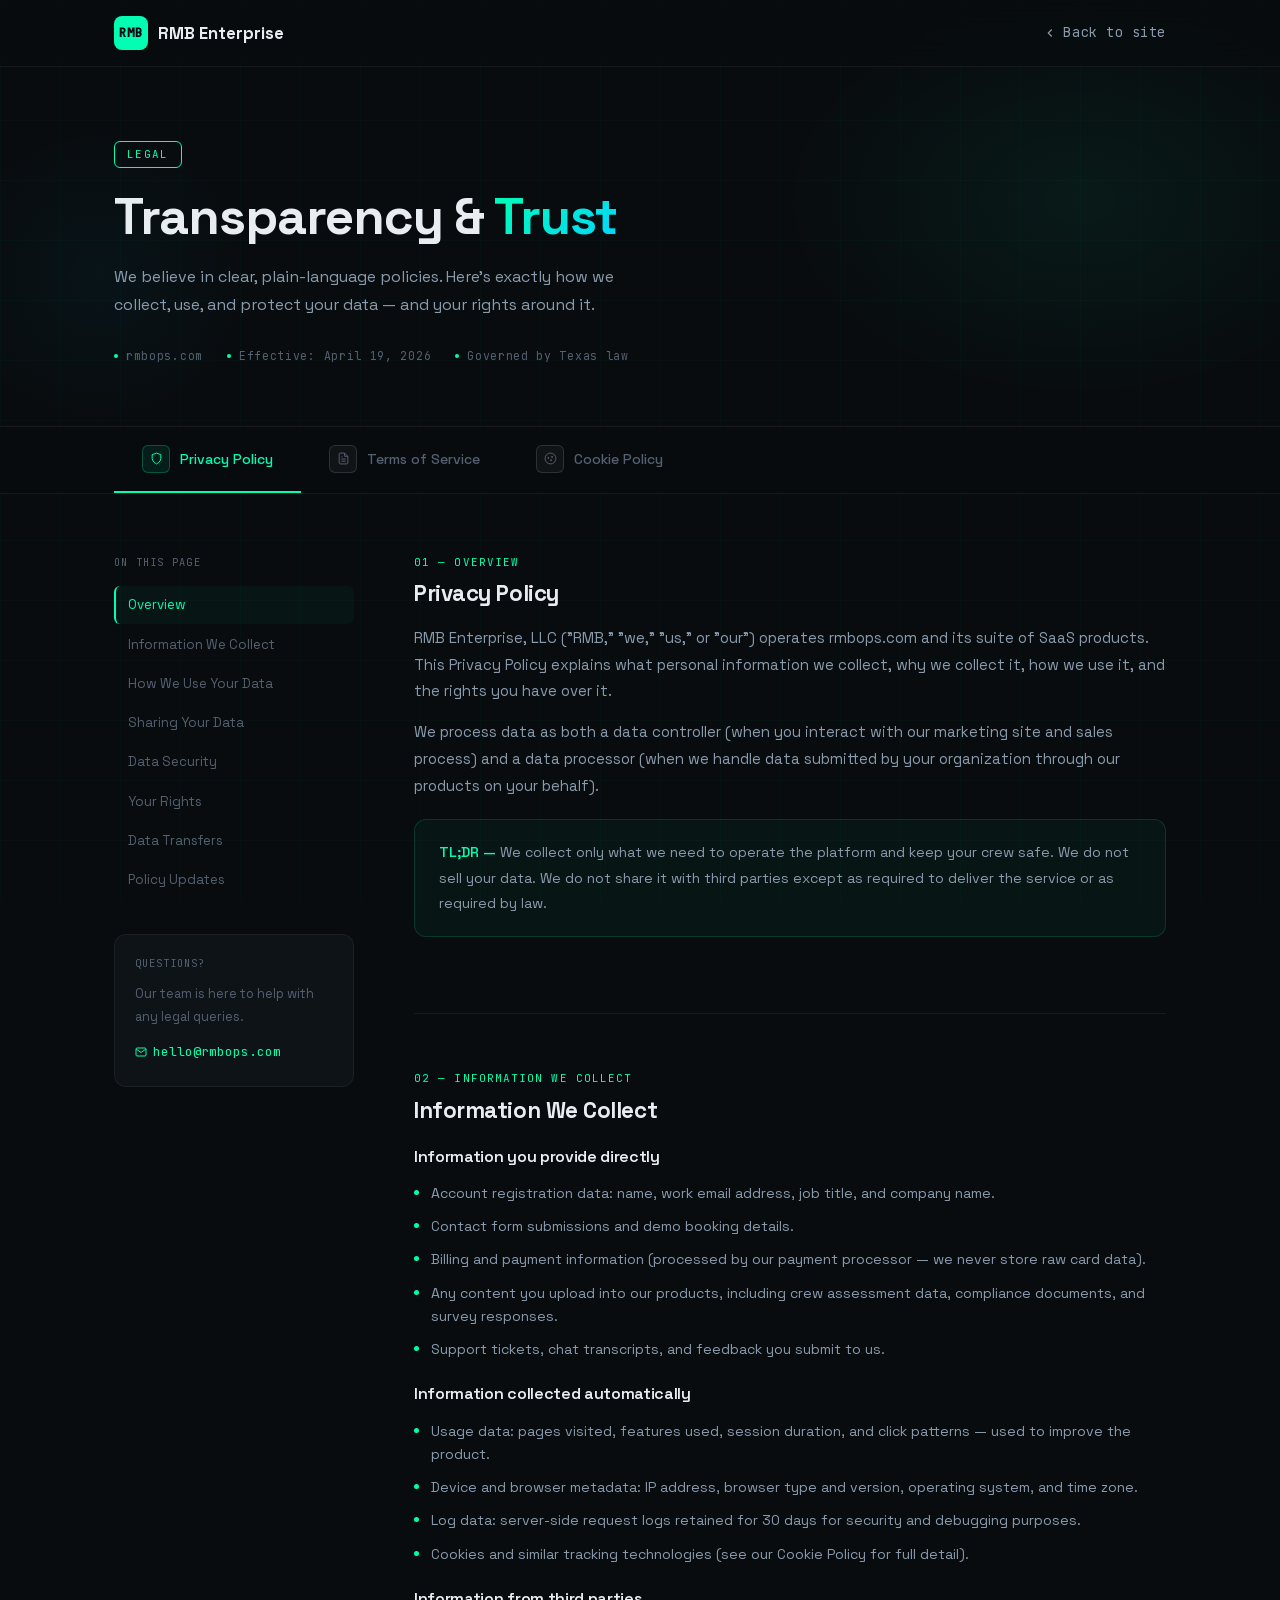
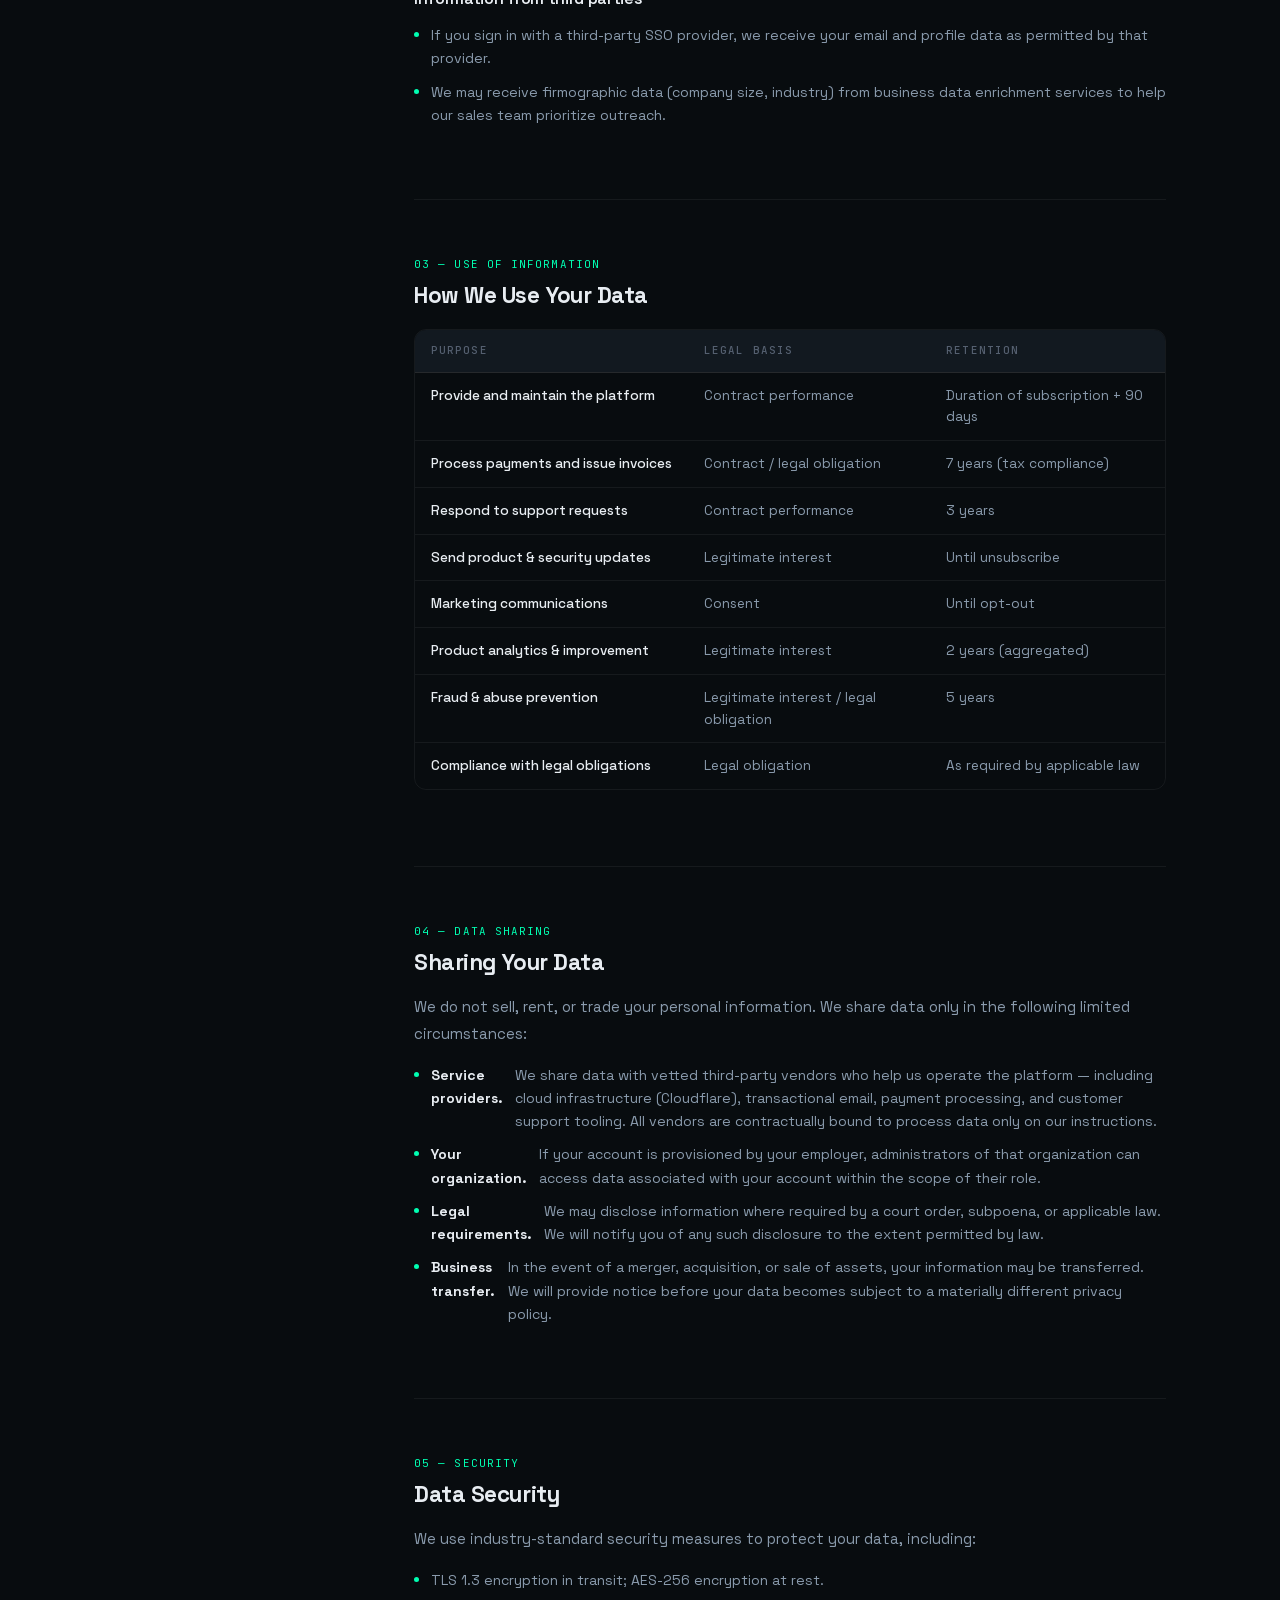
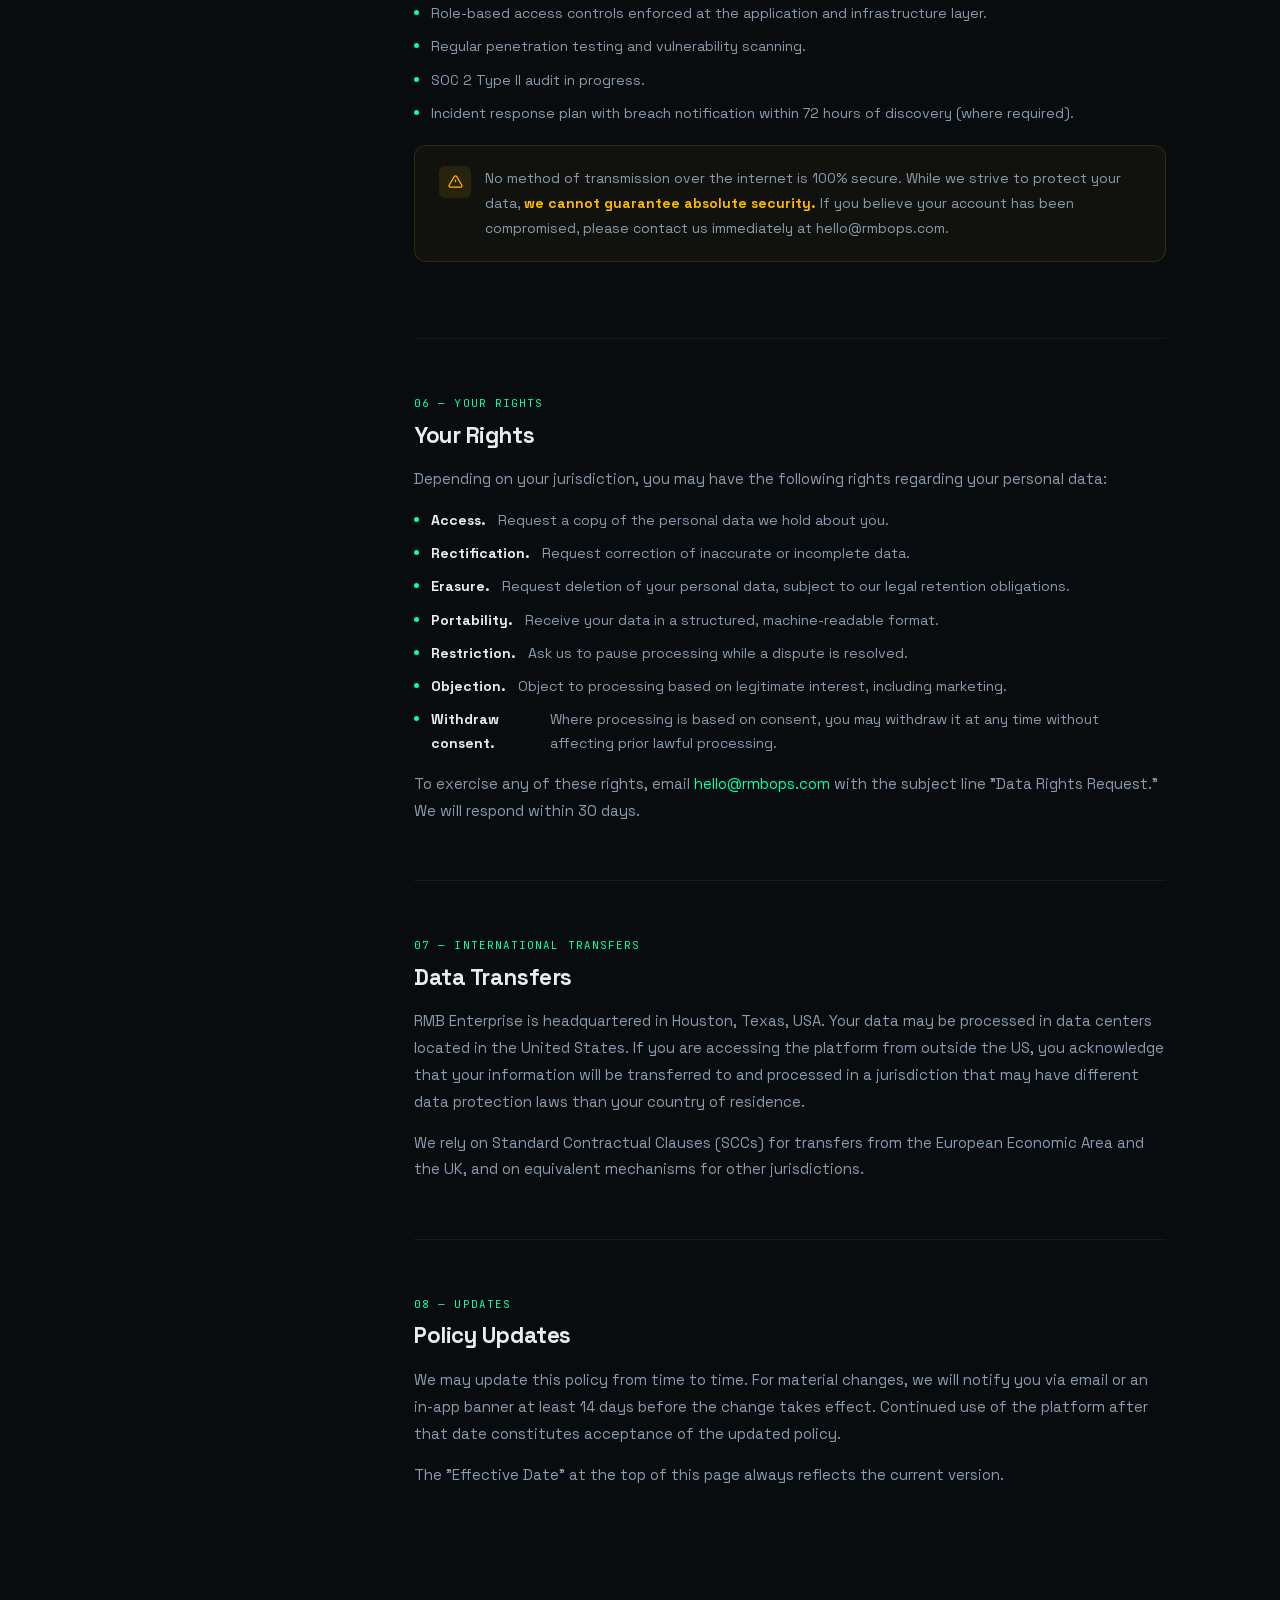
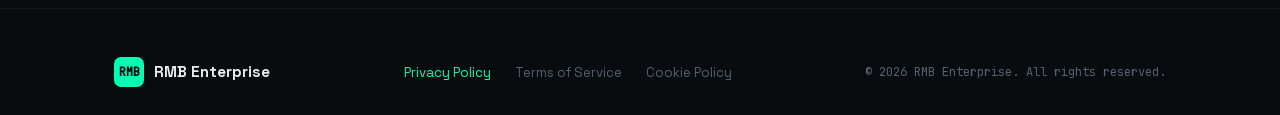
==== commit e7952309: "fixed uncaught range error" ====
--- a/legal.html
+++ b/legal.html
@@ -181,7 +181,7 @@
   </script>
 
   <script type="__bundler/manifest">
-{"ce506f42-3f54-4363-bd96-b080e8dbce3e":{"mime":"font/woff2","compressed":false,"data":"d09GMgABAAAAAAaAABIAAAAADMwAAAYdAAEAAAAAAAAAAAAAAAAAAAAAAAAAAAAAGhwbHhwoBmA/U1RBVIEgJx4AdC9MEQgKhGSEAAsgADCDOgE2AiQDOgQgBYdGB4EUGw8LIxEmZHIexT8PYyJTH6s540K0vrtCWaIRpUzRCqKVgSh/33L3iSgiBkN7EeGRTTw85UW9X5WkwZF7tJBx0g3Cac+S8lfO/UPNN4h5WrZiW1TT4nbixDB3vt1UJciEG0hoUc5XuE5OKAqYvtaSRANO3rv/tVb/oBJpOuAlQEikTDqxv3uuFVOLvC6aVeM2NBS8cplGyFpZ1RkosWs55KTlc8eza3siAl1ACKUQAiHQNt10sd4GuaWgrYCaBYG2BSwg+XhrehjdJgND8D69SDvFvJJ0SaoENkV7xx5CYy2QaJlypoYnsMkAPC/FV/nf/18l/xv+I3HLBzdAWiC9jZFSCE0J41WYJ514oKBNBfgC5g2oGAkHKYX4m64rCymGIJCRooirSE8jQTTyiPQ9eWRhKi992skqVhXL+JV4UY6QEupjD/kvCxDK5z0YGrfsUuYfjQABEjLGywLjFfYCxhrKkp6RtW15IVJxX/GqZtFR9xYv+VOTr9mDrLim6l1byfqVJkoNXD8wlMSObPvNzPMA8Z3LC1Fgye9EyU1t3ajeKV/0ouFvFf28Uc0aAFTMxI2vwyuYB/LI0nGFPCarIoFtH26NnJutwaDVGtvSGVcYdspesU+v3O/QbmfPzu7tHdrb7drZ4XZNXOZIT22Xzs43p62V1+jtlPa+RKF29nemThriq+VTHyptQ6/tohdnqz1JbrycqAhyXp5FwA7W7VX2SKwGSG1E8pK76a3obHdqBHfonTUF3dXlucvtvs1Ut/Riq65Z+8UuZplnbnU/fatmyRfuLTahevtXfMialNlPz9X/YX3InZN1V/ntv2xl9fH+Gb86qqYJLNra50g5J2upIRzN0xyo0D3qQtfKj1t9XaT8rESJ6ybu9LkNJawTt6qkiGNea49QPzW14hy0e31NVBe27G5oFYUxg8LWJGts5vWrF0paN+m3r3OTKE3cKtUl/f/Q7mGP2k5J586AC0sfsZ/fJqmhuexCb91FDp6iZVMw9iWPzIoCKsOr9vYZLLghRbwLVBcQqPRmiqA+W6WAF7VYHpYhLZAfRTC38fLpba1zkz3/fkJgOQOwAphoujlWtLr9iCy7Y75/D3hxLRCa5o4YDnxx12XKnZdW8xwffa+T/9X0zlV0njyBweD9owcOHTh2n2FAHud8JQFzrt7/+PFb/z9+gWrZar9mPtORGfJlWLMw08XUJbNw2BcFN+w8BazvOcvp4+Mp5iNjx1grXfjjDbHQaFsg8w865aWZ4azb//nbiNW3z4b6lWXDvMxevjRbMMxufnvrnJ7/1lsG0vtsanX9+SbPe/OT9sQyyFJH9kETE422CTL/oF3y9OVK9Wbrjx9/R6z//fyuo5Ut5m+n812WtPPX1f3j+dVpxvMf596UQ+OTJw8cE9QsU6n8/++JyywnhmlHJyTGRcv8uMT4qDEJzQr540cu0xiSTHmWWpVIKad0lsb3l+Z/vrOp/vwBvcnwHyCQVlAf85sVNRjFf9NWy18C3rm8vQl45/bFz16aW+emiPwoKgkEn2Z12skn6P/wOYSJ9u20WvUMBf5uUN0zHgEAfC7Aq05gYJ5slpyeTTp6nK8bR9HC08mZwDA9FZj043fMVosnsbBYXIGlqXEcVhaJTRL7VojxmYJuNLHQj9+x1PUvVpp+xYaxPsaO5dyLXcs4DXuWsAX2rWQiDnS1/[base64]/MIvgz1kYfbtt2aVWaAAAAAA="},"a27d4cb8-6e6a-4c51-b039-fd8e71029314":{"mime":"font/woff2","compressed":false,"data":"d09GMgABAAAAACK8ABIAAAAARmAAACJTAAEAAAAAAAAAAAAAAAAAAAAAAAAAAAAAGoE1G4JgHIFaBmA/U1RBVIEgJx4AgkwvTBEICrporgMLggoAMKw6ATYCJAOEBAQgBYdGB4kHG7Q9RQdy2DiAAS7vZkS1alhU/18T1IqxA6flgFcrUbKj5VbNnlXLwaeDwbp1QnuC56gjzYrVYUfM09q5suLaHUkQV50dVYOIj26jU47IlZS6HX26O7S6VQJNqV6RcRcvsUAQII6oCK8Iu2mJiGj0lbNNfv915sno33zICElmoYK1snoO9x4ZgoQycWQEkjCsiF3igH/+3aw/UUIgZoRc8CIaKNsy7I6Id8U6+0QMmicmH98m2lGjQsWg7fC4rX/GRXlV6hVOVBAYeQzG3oA5QhhREzZSDsy8ai/KX1lexQ/5fdfe77h/t2zmAwnMQNS8XJNTe71y53BmES9PtGhcdjddmYF5Hvnplektv8fZF9WsH3X2PpAUWbLj5IgLgGPnKbJze4ety/rXAlKO0AEFDOJ5270/ol1gXWCBR5AATa2Byydp0/756aEcCuM5BMYhlMWoWVg4td0VrEW873we4D6NuDiaDTigbNtFBA01zRucdKtyYsbau/Ylw818WV/15quCBtElSPDFNq1gu4PrCh3/MpoYAQSwsw76HuYAm+/vVdX1P0E4ga5gKphK+cI7pGsY08qWYSxrnz7wBZKfn7QAUHJA0XQIi76AKhdQ8l3pcEVabVO+qBTbaVJKLWMrU+3rlnFM5vD81z3j5r+Di4FRsw+auZu0mKdlKUaQMGUyVONOtki2UuHREIwdOn6N/8daxcfsuGwuatyWeAwS/gwJkdjWvc6rQxDIip5TBBqvgGEfo3k41TziVqCQURGjeeJomYwOU85jm4boTuboAdboYY7oce7oWUH6BOQ8ntYQfVacvgoY0dfqpO+CXMAEMVsE4p6jwRAtBMjDAsYwo7OnQYAkVH73x/BEilZ+blxNESQAvZluhQoTgXIeUkRVxjGF8DLSwUESHtwWNyzRJAk/[base64]/XQrt3NkLBbDjrxUAhqhKs4FmW58BDoVsfRjr5wUbvADuEpLxcA3+InD9OYUneed/t3RYLicB6caBoZ2AA0QPSbb8Ld9LNwoAP4UV0fShXsyLIFJsKsoELhEAFwAyiX08YjfBmpGPiKIvOjM4Ga/[base64]/ZmXqMWpSfEZjbLIXB2itDYzSd/[base64]/YinG4ORL87FBYMTLXVopGhcgEZEIKcLXGWutmZpar5GrCYnhDLpnbWW/[base64]/FgCDu3DCtcQlJxIOaPQWKyljgchl+QISGb2EaiH9jpyGspB/[base64]/9MkIxnJSJaMQtolPeoAty1C/EUnxj7AJY+EkgODAAQvrI5icbygXFvfi4X0tf0GbIu0p4CRIdjfHrI3z/X73HO6eL27LHWKKAMsBUneUgLe9OJkYmknZQUgwhigEYGI+xPJZCSHkQqM+J2qKEynyVaRrPmF3zs/jGYvUJZBq/p9C6NYzjyJkcDYb/UQzT7bXeBsZ8SW85hElsARD1spNNNsJ3WnCQpwe8JuNsu9DWkX3aIPxuPzdECFDrRtfWDYbO7eXEQmwgz/55si4N4a7Xt1tE7y1ucvHDjtxbqv/pdOFxf7q/4fBPHkeGsihFZY7OXM9L0TxdU+DJfX8VLjZmbQQJNaHW01DDq6taReqYR6bQ9odMioTMFBK6mIzCMhSR6VRyCLEySGkRC34WTA948KZwk5x6NgHO91284LXcICmxsEkdWMadjLUMwYAw46h1SH3FtGfGBoB3u66lkjRROE8IzPP+GeNHFfbxcINHJXNt6liT/Lvd6ffsj1jucbzGG37foTpVLiv4/vHevOBSeJqJZJnZOz6q5GvruRmlQ/oX1cm2wSqHVITobWUkYjnP4aw7TBEnMmyGA4iVvx1IlpDTsMPgjg9V0JhYonoSo6/aea9olW78MoWo9TNdg+UHboeok6NI1VWw1GA6VXi6rhq/FS6zymwYIp/LwURjuywJOoCB2mJdSoWAKPJ5bQ85xNVp06lJSBzasV95h7ZDvIPGp7P72q9eN1CGtF1rV/nHg/[base64]/XOX3cSEWE9bCtT6SN4TYD/wGjHMA7DEnAk6MQiJ/UTqxLTkDuNZA/4tx2ZmzTG4aZMn3sjfZRDVMTKN0WPB58zJG7yz9/fRbUZimAjqlWpoxofxDyzI8WlOLJ9uY8NQVKnUClZc/Wj/FGaag6asEYZDnLzldjb0XzYtv4QsX3u/ZUpwGmOj7VF/HLTcX/T85KXxoexhdfnhbNNDmeen/BKyXc9kj9Gab/q7nwFff818eJQYX+uJvm4wvM70eGJFozyFw27dZ33UlYAg4meiel19uJnS+yBmvA8cw4fczm1718v7noofRPPEqPie+caZvqLxzzfvokaZoS1D2k/+fvQ3hU+DOaoL6Oe39MW4tLHSZDdV1Ru5nvj67kiLT+y3+8WtPlDsmNISXUDLep16vclRo8WclJF1h/QWm1pD63C9xaRhcXVdEjVlBvgQWulwVIXoSKur/ZhBG21UgzEM3CzIZwroBZ+39mao7DEX0vO/aAVtE2eJEAcInz/dmmO3vTf+A7qOHfSDEN66/1e5ug38dPrVj4rjG5Jv/YPQZ3e1J+PjR8Gy9ujr5GjYMAZlXJ0Cp7wUXqeQcXDMgIZZOU559v1efuxY1VjFEb4PcR6pGKs6RiDga9lvU+PlTzW3Rf8cW92yh8KkH+1vY3Pglj20Ncfu+GQHu8P2GdhBjk4c7hqmhzuHPTkwbQ89kXPt7txNOZ4GSj4BGyffcVfN8PvKd60GoY4n2k/GlSoeEqqozEzuc+3CaFqn88+B7QLvuzLkvizKCNda5Uq+R5JgGL2iirpVqaA8mE6GhY4K5Q4FqtyurBBzOW8O7LJmLTo5nsxEIh0d8FK9VMBLD+1ZW3iMx+WsIeLUCV4R9KKFDgw/Y0QHRH6d1eep6a3pV2kdShxInLfqkJvLepGbEF3odfIyeZRZTR7hAe1icdwYA2v7v3Z/vRYn7vEjF2cJlONQMORA/hmJI2SDUYurdC1Qvx6LNDgQjazyoJGTySOkFcq5+U0Hr3w3Owln7/+2ejxQ4426daxQf7xSc9vrKvBuTQ+lgrc4nZ6cB3NuDQWTDoZNBduDbMpZW3VY1a46XJW/lGDktAHOtmWsBmUkpoBf5cZUnTuUvZu3FN7qTBSmNdYA6fV4SvmZYmHVh8ae9NUQY2igToKDvBNrbU/+9W5v98AQO+TycCwsOhs4DI2BaEucMcr4iBw6tXozZGBKa+dRJvK5BiH4zh+xm1fWmoiJlNeMWRNu9kbHTVILUm6R3uQYrpwgSP6R/yyYqNjplp1TV5XxvYL6zolRMUguAHPHeS8a7WAfvp4h7JPrH3ix4M8RKgZStixsmRLgv1f+cGi29tz3/paJPcVs4s/G2qG1xvifkOwNNFse51edrJbImsqEtfI+R3f130kL7itFhQdC/G1NTieKeQQio0T236dIodCwHbc0+OpACPyiEgm94vMPX7d4H7CzPv8IngX2AnfH+fSL475pmTt+CS/CJcesakENCBzlb0DYc2+Tt3VmeQMtw8Ah6K8580SpVFq0t+t0PxLwifMy+Q0F0cKYho+rivM326fTB0LAXrp6ewxhv786s0/fKo/l3NV/weZW5eiYc+RjIF5fjDY1cAcjzVn+WWZfzkYOco8rjz5b+9fnm9CoP6iH5i0YYeYTIowY+OKXn7fRggvgRFf3MPuw3KTVV95/d1GCdEQPYT/65D9OyFBlp853nafPd573IKMaxJXrzFHAkwGkHtYYgqe7C9gjd0eyYRfTEAnf5bpb0SwWNyvuBh+ODTGXj7yZv0aPq3fmXjAM3iPiUL2mXc4JiWrEyvuk0vuUG+nZrIuAXf6shZ8XELsXjXS91cyV5nqjA/nzYExqgEHHSKicfRt4RraPWEb0XbRBONiW2dtnn7bqBTsFQm/TQ+Nwnm+78dlXNcsJS95h3hHammsr1IZPrcc7V/z5yJIKkVlCiuo/kiTLLxuH3zvNobCP9T1oe5DJ5NXbMIMnlgqqWBGGEyoNYSaWs1rQ0XhPxO4J/nwy7bketNW6w5Q1FK69bA9FLGbkXsllyb1I2cHx+TgIWifPfrfLR7iydZFvEfZ43/pj6eIDLx1A94qq9oLV1yfLbqsDp2EtQqXBq36AnI3zsb77bfczmdkCaKPMHj4VnJ9yh1HwjO981zvdOMMSnqtcOXv2i9Sj0vYeNWMkdMOcMuGcuS/uqBJmJJclGWFFaHw0oS1F9Ly/5N1F05yz/tKPg4UrJctKSpeXlCwvjeG/Zx7IH13miop72TL38F3g/4XMzljzTpDfQwecsKb8/0x2evleiPMFsi/IKpjMjVaqnKr40oe3x+RLAzIAHUIlyYMGhXCbBK6ARk0kGH0o0HZHhXBaBbEWpD+LADlkARB8LEgETqCYQMKuOhOfBZ4xImGn0BH8TOIKh0e9q8UUo+wdICjCabtNlrJn5RoQ0ykzqC03FEI0LYQQaltAmKlFUI/2ToEI7xC0+FC88yE15H4Z0Z1Zz9mTNCgylYrHou+wGCcxCyJhNY2rwh7wE6IQX4fP0j9AAMoJ0QqYywYrR/R74NT5RoB/EOZyAWioOzCDF41CFZTTfsZF3sYyS19JWFle1FcJ0A5WN1jBhubmEEKCjxIk4BJ+eIr0V5XGNoUs+NFTQniGpcBDSaHqYvIypplGgkITyhIY6sPJiuRnmKZGkPpSTgmU+olwSP//[base64]/utdz63XltN3w77+Dd9Q4QDIkGdMqIZ+OSdVE5SaLrOBBscCDv25sCENJ/vt28f/MxTUkCcRzveU8JHSiY65gpjISpp+ESCaT123PxfhhlIjZCGlUSmyyeUL53ncszdXOZHrmlZNhFmYzFBbW7qPb1oW2j1OXWqUzEFomju7xqQOEZkdbQje2DKD84PzimJ6nI+KB0ZoCPa76pslrgQvpUWiKBK6/XH++vQ0/8Y/f6E9GXclK6enG11ObA5c7oNs8E+cyxqBf/Bv72bIQyxaCFsySzJ4I9syRXEvL0ZCKfWYGQK3a/WnWYTwAjjcJ8CJ6IpdigeeAK3+fz0F4RoQ7k8KZwLQHNFYX/ofcYjU08mdyV4z1T39+a5s7dNqT4HQ9a0WS7AZJ58tMvWt12C/sfO53Gz4/qsHNSG1nIBb0SlmaVgbn/Yi7EB0Uud9by4TJbKbFy/BKqLzmshzX2QWycqqtR1ubii6+PiWOfRHzq1StqYFyOL4xGXhbN6wIN1JWZyR95dJ4HuSq4luRKQtpcxOZCY2k0coVpqA19cqgFyoLL880SeDKduyeENmanCq4TCPppv8dPvSqEeIn9UfU2GTNOtUQyIgZFXz8SbZIdMjcPUIqIj/OPuaj+ZoBxTVsPaS1gfTb/aT+u/idZ1A1IfsoTWk6N1BqjjdpIB3TqT416tV7/azF0JG9teCx5JBPSZJNJebgxZd+HtSu0BfBCPcTMbYWu9/mNf07ihfbBdRSVSq/Hym4W9UMo5JC+HJBO9FgNOCE0ZZvZDENih6+x9kgTcLhgZ5MubSegwNedoeLfKuOCbxy3EhFSjQwdrEAC5zq8CP3LFhFqyfNwMjnmeKB4yO0N6zblJNEyPqyzjTr0o5ExhkLLEGtaQM604TQFC9qpSHEpgQRPFAbay3pf/yNogABF/MCVyRZ1zWhSPhlPearReRL8Jz9I9ItwZ7u9LIlKAq1Js8JA7+8YgvQRT8j3m9lF0jOHcOq5U+3j5lnFYWawzhlhqJ2KRxN9qVPpyimd0yYbLDxSo5gSicc1Wu2H5VHxeR/n4kys+IbhDKm2S5fAq69GWM//[base64]/ejyYujcsJ4nrJWqxayuU4m893Lr/Zv9YfusGc6aCSl7YFqTT9e7aPCBvBy/mH8bM52llC1bYkiLgePm4DaIYZtfedyS4Zm7uiFoslORVMnpp9YmObObKSam/Yg7upOUFsio5P1cB1DyN06KWN2OpjDVTLQpUKNuGpGr7Z/ZvFICW7wJKn9HJJlacDviDqx5oxAvZ9k5KebXsVYdnJXy5uffPe9Bx9dN2rJGwsxn1AmrUWb/J3wNfZBviAG856ohVsM36P4Nz+UefUlLQVdtO7x5bXi0iumfG8lA0G+S4Y0qxf+n7NIQJW6tYfftntva5HI4UxN/tYyNcUk3WrelxXNNHXltbrghVjBxoJhExubj8bDYJ5JIrKLpDmUG8nC+jlbfvL/A9Y6Olo8AzOubZgW+7gY/0DJQsCgINYj8UrM37SOzyrshJmcMQvIEL3EOpIhOZoN8T0s/n3LUQtaOTKKPgVHZiZ1quzc7dyf7nuiEHVMGszWbHBWf8grg/yP2AkTbgTCSvq/[base64]/EYheEkMVLGC5eNLISeluMy9H+Yxhr93xALqGgfefaql5lWsdn06O3ANpj99AcLOozSAZWBX/r9vrLs+R9KR/a8ZnGspdhDuYGZmGfOh1IAq9GC6G1ijiH5svdutAm9fZ32BPxPLT44ce3CGI/[base64]/exL2LWbNFMG8TLv2a3SkQs1IkSeHZrnvh6JQ+vAKbc9NOJl4w5sboKwt24U2aiiMTB3hEw5Qt4jXMj+/udUS6Bf4kbOr2NJwabr2tRC/B96YSxtFzHs8fmOBCtbQ5x163ZdRc6InkT3k9AempF3w5gS3qNB2jjEyQG67jYUlcUSSaXxb6RDo5Lk9lzfaXUdSq42Cy/hqCfGkfd941U9elskIpGomsKlmVAOkuvuFa7719pxvtGQW1HBox1u5CbcRN/ZE65m7X6W2PEe9hPnzX2kpFsoOXL5Jro1CMQ1qyuyqbHu7EmvrMhKBNONRadRqUm7jkI8gCj2TJk5mjudyYqmqOjBxkL7zdjE5EZfCcoy7kcYVUEZ8VJycnSO4T7Ugo1+vwxP46M1eYJxt5E3hT34y99qbwzhTDB6+oP/FrZGrqzPC3hFRekwHwwFpSFRFatUL1z1wJ3uYaHocMltUzGuUKLUd3AMIyuy/6G3lMIm9dPRw/FZ4xSjsU9nllpJJ+gfRcU5iiNWxwJfD/7+6PnsH5ulWXDYp/f6t4JrxTY7LjeSL1CnAXg+fJGwOf8fgl8Ct6OdPG0FY0RiQvRJRINrZ+WhabJ+pCja7IIpiwNlBWmPqEXq2oNYQvmHdF3MctmkFk0DkJ1JGfCSNyuOiYplCR/Dwk8gT3VXwSZV5DPJ7/1T30uSZan7gCxNMEw2m9zNdVWFe8Nhsb1Tdk22BJWHicmQPIITQ6RT7TXISEuZpW7cM78CY6GSTOEZI5k6GApTAdbB7scdNi5NaaMosvpOumwFgo1AIvVP/OmiLKsnbFwST/E8elw2JpHb+JBxHLJBgkqDPpxx1EEGXM0v863Z4+sjemwLU9W5siuuxQV/3IUZNBku8M6aq2JHUSKVVDWtoqyI/RlG9ZDHVftEgcUQtKcbYiogVR8KSk2mpnSAdMqszTw5Kj0tTnY7qQ5Am1bP2eavjUGooWs2HAk8gQTst61VnRwXRWzihuAis2bqjJir+h1s/xa67rWx3T4XBhWzDOjL1waZH5ZFA82ZOvapVI6zxiUn4iA7ZOiKYtdJXI/SKy4OsYcyCBO4hJzqjv/A5bCD30gqmTqqSljWzH+sa7Nbq+AKYwE1M2KhUlA/xbu8niZThTWSuCyrDJ58Uh4sTfeRtvKO/QxAxdM9p3ucmeVw+Dp32rAPzkWiiHQcPjHlDK9xhxfLgODfpQKtgAEOVDscP2eh2HUSLd+C5IorxShrZrPrth1Bdph0WZ52wJ08l3bsnaOHc0HGfTKhwuv4jsePECxUiyaGaM0nxoMVpdj1eGZwWM9pHVDexqFfhFgJIn20Is9UazRrCC++g4Efc4C1c/WrP0PN/oZ8J8RGGNEw4zVs6GxJGR9DmupqcfBmbTj5qpCHGWCSPijL5YJiK1Oimcn1jYUFUSTGsOiIevUzM9QKI0WImQOIAVeyvX8w0Yonv+UoqCeX5AP25owuE7AbsGF8uh5IEug9L4X+UUy7oRyuPPCAAVbr+68HjXCY7jUEcQ/A88ccxB7Qs84j/A7D5tDzALzgACqt3+5v2tQtqSk/FeRRVHdXEKxvFYUIBHPJEmRADGGwi0GgQQ1CgIflI+GwdlGd47SGmwEWikmYCkqRFcMwJ2xHl+NoKKiZEFCBMGeTyBGPjZz0/9sGZIYRkQZvONNYAKADDYAclAIuvOExXAq5WSByuRjAQrDnOJJELnoIGATQbXOE4yhy47hhFsI+AAA46A4NPPJKAXa5xFNOTiT/4hDgoC4FtBR6CDNPuqcoY7jA3H4AbpajlMAIF5nA4bWUIGjlBwmSQj6aoAjl9QmaXA5sxNOIujkMIFhMiNRoYlR1LIMEDQwLCR/IzicCUPd4IgiuwQQHJY4EDyPmUQEiOxIRkwHGa9EkpplF5zRro4wEq1ReJbWLxdpmHWq1MNwi7YmZ9baQvEBqed+RkMyXpWyhVkqvjIwuTfLgpmmljcVhtWM0WFAvBFjmh0ZY5yNWdasOWhJtogmhmZJ2ZtFqHbRRaEuNpjcvpxPFjmzReKg/p+0iZKpLoaqdynQxGtqWTrZh6cIqFItnFgkzHywvuUlq9EKrvg3DNgQtk9LCUt4SUkuBusBon2i2gSWUi1CXjbXfHpE7dKG9i2kZcaFL/MQSjj0siYnDK2lwV4V8iv37vwcFEPzXQUC2wzJACkL4g3mn6k+UnIoaFl8ptI9lxNPD7xVT/D8HUZIVVdMN07IdSVZUTTdMK2SHHRSJxuKJZCo9lMnm8oViqVypurX6cOORkdHmltajj23dhsZgcXgCkUSmUGl0BpPF5nB5fIFQJJZIZXKFUqUO+6fV6Q1Gk9liTfR77YU3XvBd/pdUIMHOyoShBK2SomWLlHhrlSpH2mjjerUbxDA0ugkDygRPQkrJGqd6kVSjjgHNBS6krjewhS3EMJSwVULKmvIESVKVI220cb3arUQwNLoJQ5UJnoSUkjVOWthSjbob20ZyKRdSN7osOfBGp/zbeWfb5Sv2IZTse/ye/d7w+gv/rv08vPufXPP/uL/xRy/vzPXhAAAA"},"2d15b8fa-2b62-4375-bb58-81d8a2e56e7a":{"mime":"font/woff2","compressed":false,"data":"d09GMgABAAAAABqQABIAAAAANggAABopAAEAAAAAAAAAAAAAAAAAAAAAAAAAAAAAGnwbHhyBWgZgP1NUQVSBICceAIFiL0wRCAqrfKMTC4FmADCgXAE2AiQDg0QEIAWHRgeHQRt7L1UHctg4AONHDw/J/98StCEx8OvQuaoS6nSKOb1TAFiw0Fg4OrHmUFx9lE0RHuCAwNZTYLzu0qIYrA2BIRRRhOaLtZ08a/sp9zYCdQA8KAuMM8JgShJLBIph0a9CVKNU5Kz3C6kz9f9u+04Z3maEJLM+PW3a+3+XBRaLKxEnQkSEEoEu1rSppBKruKauuYp7ciJWOcmUo7nhJS8iHiFtjmq7+WH3ih3OVZkJbJviPSALIQK9R2ufHSCVMDwf3t6dTUbxJMCBZZzEHGDq/dW5+BuhCCwAyNGp7Qbfqz4neKAyTZqkGLqcOXD2yAf6S9CXBKjiYHe7/6RBBJEETaIBSYQfAEpOU/IgUnwldDH6e5eQmMaEF7GNOjhvxlN4rPb8O1d9ZTAkFFEhK06K6oYYy9vXX9FcKceGqruiyWE2JCclRgHFyIg66EQRUWcsdUzg/vg/[base64]/xZSacW2eDz4yws0e48wXgakYTRmcfIB1YrQBABIopChcNDhxSYyuFQkBLWkYEOfEiH46rVhq7LKIALoAY4AKU0Ks0VTuMAWkyBeci7es/AJwGQrmlb3Lc4DphegAkC3/[base64]/zI5Ml2clsFATKRG6KH58X8xmxb/ETWNKnEi1mJc0GHjAI59LSCo5OiguksFii5rWQpm/XVwm8ie9xZem6I/Q1gp2pK/I1abEITR5Ss19NLEoO76Wx09wvmZNKVNVXSw/OGpmMb8QOAYU9pD5sV4kxzv6ml4HFn6ro29zZQiJisz9xWJR51jr3UvNNN+d6mPmq+y1f8W0GXFeSQJAKZ8Uj0r8nP1NIjgGwjm28qPTfU/iavBDGTrMspK+0JYjONRSmPSRxEF0rKO7LGjw2tUT3knQ3TlKH6Y5XFdvJaBwFGNrdlSWMmBj1xE5tpM6nOcx/j9qJIhkuDeV1spps0ot+0oPB8rgMJIsqOQKV3N0zzQ3V2d+6HwBAdFrHnTO9PaPgz84cgK35rIKzTrwqvJk6i3nopC/XZBflAofAzhJVgLJnfCQ1jbvzldHZqrr3BZ/4KBvv21tV9cmGF8b4UIGg19Piga95n0h9qnnje+IdOFjoM/Pp8IfclGMivV/xKw0GoVWZMeujlo497y7bCxwlNQ0SsMvqH511Qr11f3UjTLZ5RoKxnfn5SvqQppumAUNAVWIdYQtc/2tsG3/nF5shtVeBjHOe4ejr8wC668QvNTa7106oNf0Tq+S2dl4wXjNIYguaICF1TQVF8gjrTrrYNme6SvKgeBo/sbqDWybhnp0d9QUN4beOFQ7jmIRlavgwsle5NI0W0+0WPUaWQ55EIF914AeoD+zzGEdRfgp0FgjTcdkKXBuulJjfQyKjucsrxdrXWqUfpOtAHWz1Mj6CIeIe3cT9spO5Tq6xQS73Js8KyNdNJjl/68DBgmK+eqolt7QYb+rqJfVUuwHxE2LCpSgETT029ZWyhZ+dbloQAVP+PSg8AzYXu8ee7TXGPfXqJyFOc1n5hj/UzZ8oH/h/WPY9Wt61qx5alc0tKY5bVxYTqEMdtP6Idr5ukppispDLqwcJumSGOo0jeA5p6dlYqPgrvs3RAhf4dvULqV6nCfXO6r3Ro1p+fslo/J3Ng1j8Xab2rU/vfab04YfB1fZoroLJnTMXXR2bHk/+Wlfw0pscojR7UKh3FD9Xu6vm7e+awQeIOUXvCMAg94z5r8xhYSnUhlxi26U/b3AeUC70EK6T51mjMoxkWcxuT1UhcmqUxbwVagpjhDC4aoKxqGdHA3POzPiDB+4zynfp118+Onnx2RnEKYTMJz8b/83/0P+lvzwdLn7TfHDxk6+vTFguZxUd1vBpws/HJ2MEHP9fiVmQXHTX5B9gdP77tLos6/dTd/[base64]/UnaDD/Rr9w3prW2gNL+LI2LL9ABNUZRfj4qiZqz+tP3UQt7NUf7ACtHo0A02rfKqLS/Z3/N7k8UscTCkBup/TJjq1zrLnbaGf1H1DnChUx7seMd3Zog79Qp2byjh/ZULTu4k6JpvKLdTYMdwK3bOW8GhKmoXNFIS5iGdJ9pe8dDMYdqzGN7g7lGwkW57tBO6IxtdDJq219vlX22y9il5MqRPHb7AWWxvGT8TF9KK8iAx8QXYhFSVFIxfkfs6A6djd7ETHixHiL09UFITqW14psqYQ5/oJevxxbmKmYcqyTlGgsFzEBif/r9VSKoMP9fGroeY9vT3XTgkESGi5d/Conq3+3x+H8TpH020J0tRTxmm+/qoxKjv9gxfVODK/yVF5zVpJ09ZJ0hrbCMzXXg2PeDW4IBBYoL0aEf5qUAEo4uLsTfU0JtQYyK78kBAOaNWFMFbqFS+39T02QjP76D6eC/+O3V3YF88vXdQXDYcfGWK7orUMFJwIcqbBdN7ZtadcYJUrhb2HnAqKy9jUWeG14ZPLi6RBRbKZgmxmTfIppgE+MKutDRMW0rxpVLtrWoutmRATXiQG8e7EeUiSoqLckykXxColWf7D8ulR1QpsiS9ZtMQIS8/qg04Naph7oh6alz5lD/bjuuuRq6/52c/v66tHr4b5WI/QBBUqiIjC1dZqb0OfE/ojsTiQTGgaw+8GfVhS6NLxZ2U34Mb+leuTq6O8rVpiWkcorYhCOovalXYyRxQlR5ItXp9ua/fBzcCdrRT8YuDml8IrXc24nM8vyy6YWgOWYx45MduNEGpHoha5OifSLkRFrZTGEyf2m7R19PtoYNLoH5CdbQDDg2Usye1EGfGDXA1anCaKkDF8Vk6+Cv3O1/BX79gEDLfWyLW5z3Qjx2sTjtXYZl4oGWNimm2pTFm8igteNzC9pDpraHfqn+ivFeQohyqAHjveb1jPdaoOooby/nCdU888aFE33bmT/S+DGejBSHtkCJBrDGoGfL/084zSQAoZfjXdO3GvNNOoFwbR3WpVS7c/578oHibz85OF3SstRUQlr7F1V5pr7xZuwcyUnOIsLquYzjvmodnc78LGloWouhE3Kz/2aIj2jSsN/vTFyMrLEpw+fYmoob4XGvZArX4QFnoPO7fUpMyYnoJ905XD0gI7AwP2B7hkIvJIsjNq/TzfQF+/IF/fIL8m/H/1WsHzTXi7UVHw7FtZpy+01FCTVxJmD1+mCivJk0Y8m6V/[base64]/1FzFfm9OmaIh0qQgwAfjmvMO0C/ibVA/oOCGrQ1gfTjBFfT5LVT8j1BDEU4lsWr6ltsScw9yP/wu9WFnb+ZGLImADSMUsr70YjU0NgYTNUuCaLr8w8MjYWQd/2gyVKdSgppUjOOI05qzYKSHtWc1JqFRQRpcwRKRpd/cffNqbRZvpuwZGr3q+Pvt/frdOKx65HHZi0m9/x+rBQEAJny/0HsA/TuKrjxEaSCoNk4C3AAV/A9AZGTSJJDqju6i7u5+3qi3/Qd9CKlEupLg2kEjaN9sTGQcUxhFivpZAu7OM1FrnOXx/xJnRkvJpAJZ+KYFCaLKbRcnSNc5TVfj5jNYBtn4uyY03Nxnszv85ZHiOJEpdux6/b6dm+Cd4xwHBc0uJ4zc/25IVwLN4qbwE3j5nJd3CnuAvc5y7l/xSqx2xCfIUH7jz1mSOKQCnEfcbO4XTxDvEC8QtyV63pagAPEowB+bT1GrBUjvWzOdIhD6raZTFEAgrz97+crP9+QRDhA5/BidhXd9DwiFgoUELSDuIgMcGveIt9Ls4McxbIheGS7Wbyk7p4vc10j6QqubI7cQbU/OEh43Q/H7dIyKgq3czCgauO/XWp/9xWb9efGAeBr+RLbpDZjabJPgEK2xW+KRjAEfC4DMpMZoovw5BdXiO3PBhPIg26zedEQlhUICqAoz2FwshwtSQGHB8tuXf/jeYPS/39rNeR3HyTy2tPmbBisuZHb6M/7c4vzc2bzaGFh5vWfKNBbGpBlom2Wx5fYw2ouWXTqltnT1zttLTPZ/347tHM3HC71pf36qspa1R3iYXQGc5DG+3SThNGYXqtFsC8bczSbRrOWTk6mphjNUT9jSDUlMxUkNOQqPB4AVEPyMsKvrXkT5q54vrW21jJ+s6JIAMO2Nt5ZIb/LQoKtST8aCQvd6t5qQ6mPA5GqpI/YPEYOuv4xymOLe8O8EA4dFxVWgjiePHriaPK4QEAQH2YynzKZ96yA36FPlquj7R2CsC+fYCx7DJXS+6WBaOx66cxlFi4ECLbY/NxLr/CiC9Pg08nMuiJOrqbRqCEXJJAJOojxJm2QJB4bsXuXQ2r3us6MVpw7rWeny+Qks+uoGQypHY+ZlAcN9CJgyQtAvOCDQkJklF/UxB5rgexNmtEcosEnsjUi4qEnq8ZhNOxg9y3Ni4Y7cxGdzHnlJQh5XcYq3+gcHkvDNJjWI6KOfKazUaENPS3FiK7XykVWVfQMigZD+PHDQRRttVzoXMvjQlLVnncLPNaIID8Y9pZ1frg3BE5qNh5bWcnqu0GIHzQOH+o7enY3JKZ2lKpGo5533DlOcjUEVcFgnR6gS/98Fqon8s+E1tVmvzDIXAeTyc+f8Z3ESW9+Onv6liSQRAIRbt9HcYZRFJDit4nKNC1H+uTdAWv5yEOXW1yUb70S6d2vZ3npz9+V1mOfHG6O7O8/aTZ9EvgqfIH5OwS8E0W3yr3Ie6XZ0+ipw/8F8f//[base64]/u0HTW5zdtWvf/F0zXXewX22c1Y5d1x8Bu40oac5JKMa5G+WCWl03JpURyBxtDBwNao+chTgQyGGGFsH32prAplLSw6/[base64]/tie0ZLsaTVPXUJOrbQOK9PRhGO7rirKsP7HhUnlOVQt56e0Pb974zijZzMTwRhCRfR+BExvr64v4gSqK0TAeOJSmpwXFrFo2RYjtS5i1BnyaDJasggMjgVChwDBH760cS5GCJKE+R3wZMSONtgHT0KK6/s4UciaFU3Nt2E0Yexsk2Qu5wm1LJRKcI38SJTmGEjheKtGAWK+vZyjnJGXkuyPxoEtazbp3D75/XxYHJ45gMk+tl+XVFJkjpPbo3AI+ICowUfz307nLv565nkGqlVAUDoIXyhxiUqhtFS0AeBBuFg0X4pMmwIcEwFw7RThMcfEuXHcIz4KjhUJlq5JHZMkYAgxbXi63KWakUGu3t07m6TtbtHdifKLZKH63/xbEaGAckVFymFX9+CBsGpRE+fSOpCadPk9Pfeaew2BZouFWhYdYiJHUxRDK408vVjY20TSJYYJ0bsqAz+DDcDK5gFtWPDCeCLFcgSYInKJGmYdnKWT4DfAHaGWr6HZ7Mnz/tEkHNQDHOjHBpVSQ6P1bwcBlJ6py8UrHea40ffezaOB5Pi4NGhsdM+r/f3brb0TG0bRHszaZef7ukzjK9sSGMYe4Mob7Vh/FNbYTSPLXHcinjzLIXTgaReIoKG6Qv6tGwx3e/O/b229+2b/rCO/kJoF9qyRT8bf8n+SXq9gQa00rmjJqjHwTxupItaKoGSz+/r0gCqcinkToRMEp8ChQxtWIQcC1qpFv53Hh/1YkSTG/FrmvGUxgfFSAAtzewij8VZpDZJPv96k5wkZB/+up/6Cqh85RoiEWrim8fWKikoNO2A6A8bItfNE21jZzZiiKhgjBR4c6StO2ufktUy9LRGLLlQBcDnurg2XwqzWTR3PZSjcOMC0+96v0g79YXoZpVXHzhto8T2RDxnx2zGyVInMz3DjNA8PGdXgnsfjQMeuVi1NyxOFUgLHiHu9/oj01/KCqolIk8F/QtH5Vo6yPDnFbZ4mjIzhi2af3n5bWgwaUl+Y7R7wO8T+wgtNqiXsT3csmGnPDwLE8pGkEIV75qM90NhXBfzlres3syYois6wsV4yuHOoYv2R5BPB1eI7Ovp9S73WSo11OZIEGryR3A6qnFdARClLBWr52wA/cLcjvhypjWu1HGSDyEkNtwPkQORejENEqthGLIPrzKm4WsU6NsI17JMDBB2JFmw6p6hiKUq0OCLGwLt4k+ZaPEGRuDqFIkmLz1AGwHu254R/[base64]/[base64]/Qwoi8pK6qmG6ZlO67H6xOACsKEhEXgCCQKjcHiRMXw4nr16Tdg0JBhI0aNGTdh0pSEpJQjjjqWDVKdcNIpp51x1jnnmSw2h8vjC0xMzczjqILfNVWWYchvbWNrlyXqHBydnBV3qZnh3f0d16+pTEpINJPFu2uS/MS8Qb8i0iS/+nIJ6sO2VW86iWlDK7vsmdZjJ9d7Dru33D7feGRCPjiD86zYfOUR6rZCC42WGp2Rr74P/2ntaI14mx90h8NW4T18/HC+ErzOJ2xnfb1Hu/LzJJ6C/g40HY9xqtYYAmrJlEsKybqgNeHDCbrq5rthkzAXbafuP620/ZELm2jHHQUmhQtPhImM0Z9ZKPBkmvhDglUC8R0/KNYW8jX00uiLnKg5WNisEz8mklcAFKeBQUTuLiXKiySyC2PPZ8UaekxY87W9XgiaVew0K9qvrECVdCYFgs+TcAnl0F4oSOHb75vWbuJ7krbIHBWfF6H29siCNkklk/eLT5Ur/3XvXTqIvrf733vVumw7TrFoj1RDrZ1tGQAAAAA="},"f6e49c8a-9081-4687-b6be-956af4880f7e":{"mime":"font/woff2","compressed":false,"data":"d09GMgABAAAAABbwABIAAAAAP8wAABaJAAEAAAAAAAAAAAAAAAAAAAAAAAAAAAAAGoEYG4YcHIIWBmA/U1RBVIEgJx4AgwQvTBEICrBAp3ILgjgAMKEmATYCJAOEKAQgBYdGB4xOGw05JeOYFbBxAJizfwap/v9LAidj5+rgVi2AmnKs4xCdVNzZFtedQQYTHrvu9fJjcffSRGkQNsblzkX3scG0IVTkKwtieRAjQYIYSTEMHWyen+61Gx9Jw60vaxE6DsqpIySZ9eH5bf657z2M9+hFIWIMA5WBjUx4aGPSw8RGG91QWchkJcv4GeEvf3Tx8P1+7dy/5kDURCg2nSEy5E24JCqZUkjFJBE1S7W0jXlX6ayeGY3CSEgkB4GRCRdj/t/jhxD23f9+V/97pRgxZLFewVpgBoEIUPGH787svV+Szt0o4q0YhCDIhSzmNsrTVAyxi1iFhaS8ob3ndnUNSK+n8wPYtvFX7IFjYJvXAM9YQnjiuRrX0ynt3jl65pMQAQ7OC3XgBYde/[base64]/eT41CjAHgcsX/0EUQByCQjNCnoTgke8R4qKw9Qv3ZaS/A3hxQyF+n4CDwFTpd1SnKJ+yg0pdpL3Re4HPaT+r7AQgcOTcAMzoswH0EHZoALAAgJwEdWao9gEYiWaOjpGY5LISldLUur9WqibBUfpccUGES5qNaivCQpqBSupquo+lUR/OphdbSeupt3U0MaG/[base64]/kn/9FKO4jWbcgZ39/ATXmUgAVAZJfLbA8o+tLRR2/DkwRAF+wyyWS6xvgYJZFQahYp0IaGBvA0gw5HFDnyaOkRKsgP3ywAv5itJrqBm1TvEB+Ccgtdi2hajJv6gGS5oEJrvMQAJBaNr4B64/MMKs5115LI4PGxPguU6kwGKLPnneRh4MQGRn4uZibSmiGjqdTrv9U8RKAMgomUtIZ4CJuLGj54qAXPUc/Rxq8BjxE/52dh7rLaAe8/4RAurUUlFSSpQIwmM//fgCakVSNBC75Rql10BowbY5YFYlq8Sw45YQqiFRilWFsFMMkllkcnkCpVZqs1mwNGzmr5eqt0GClRsvUUXBaxyFVm/[base64]/a6DmsMi6uKgSOiws+yYMIRpCpeUIJ2CJCCzDwbcgr1/P0jeMdHWVC1i9Tf4Q4aJMCIe5zbYSvb7LCBFwzMhTcvQEN3EsLUd7uU1nwopTcV3L6aGc6fWGleNI+LILULBJFgXFEnZVsfcSmjbmTlNNwpsimdZFrOwaNaYSAl4GT2ZImgANiZdaidwiWrZbM8IRjmaJiLJZBKESAra//557ExvTHOV5T4J7xR6lcrKHXvZ/GKe7fRYOwkB3bifiICLk99yHFjoJDy7aMFdZp8RQaxfn7HBzjiaNk3U5hhaEcHONi67Ui2WoXHPNt0gCWEpeKF99dTvN5+jvGD/Hfq7WsKQ/rDObKF/bn1Di1UMuzhlyc45QspKh8Q1BaEyozO3z5m7j8yfkcnMO3+uyRJhfdoqET0od0enl5o2mEnocX/Q0iz035OYcner57NlLXIy9wgr2MzSOHS9z6ZgHI1QeHIkNeVy9PyTvaZSr+5HFgLvpvWu5F+645gp24bK0DbdffflsJt0XyoAJzQyZ5JX7g8a17R3Hshl7ly5batNllZj+1xiyoL//rZn73mrRPvxunYIX3VX4wf/nToUizOw/UIN1tfXxhqX7q/ryi3xlKWVFXeMGqroauy21NZYUvr2H3ehZusxm/Si9OZ222uC3nSg4YdvdpoYm3tKu07fztRZ9m/ktyy5tvJXXty/HN5WUWkprS72mxGAyBu94ODTLL5cmS63WJs38hq0RZnpNfN/QuE/ulRsNFRuNJRXGWUzX4BhuOf1CCB6E+y/ZZtT/z99+qu2w5q5XVq366K4Dmrblk1iGv+nObk9dfbfbeU1h7hNFOj7d4o2rnLS7O0Z8jlmPX/KdsbWioNLcbNI3XJWt0+R8AjXe1jHS3tvRPmIvb6wpXb6cbH3Hu+T1y5ebGqvX1xdtrCj1lrauRcXGMrPXnEHcr9Z2KzTxfGduXrvppDmvbfTzy5m2mX2ufJ4v35j3y8obVz7VlGZZz5srPo7KV/AJAjhtj+68xsYs3m0LnbGWDl0hf9RiuN9iXdr4Y3xe+3J8YwnPm4+a25oSg8UYxCD6Ep8sEy/FKXdMu/tNZvrM+I6JcV+7t73UVF5YZC4vnZ2Pb3Icm54MyMrRw5dqE858HS/uNm6+tem1Z+meHfbOB0ymB5qCdp/4Lai6QrnJwAsW/jXcdFnTqy/OV5YSlE7D3dasVGf3JiQlKJMTEpKVY/e/nWZo9iY1x05bUpLtEW5GeiQQ7RmJ4tWyP+objWJLZCFqj0a7m+sb66HZUe1u5KvS/k/[base64]/PJxZmaqoSecMiE8EViZZpm0z8n8Tkl6ebMlWWgbhaqWwyxpnfA9GeYHQusC/qWIj2NtY31ePhsX1Qamv0qvfjit+fO8AKhRK9sTDHncJN7U+a2XgUV36cNUVy4hW0jMSvRgaCnSPBvKDZWmGsVDlVuqSmotI4P2Meslzhuq+U3GB3sLM9CMnH45/3x8WxNUbf2qdWiUKzv+cv+VACLUrLwyjh86KJ579yvUwkEcfysWphhurAI+fLxD+I3Of8Dcz5yECwbyQ4F9xFsu58gsGeQPBS+56uLRv/[base64]/[base64]/Txf2F+H2PTz49Tcj9Y6B/DMsaby2MeANEo86XKr/OD0s6IE47imDFjiC5ahhlpGLQ+jm+C3C9/5LDjj6+5xX4kkXBQ+AexzcojqI6AzqywaeEZCTfQ3BTGsBF3d5c7wp/nOJPK+LRdp7BxSshgVclDeTDXwpj0L5LpEDBhZw0YDyUgaY7ZlnAi9RLjrAiUYsNzSJZxtnuGq5wdYXx8kizlxpdKKTw0tjRg1Ma2FjmhYWahpfCQMW82BvRBFiQQ4y2FhRWYPCOc+EiEph8VFNizf2VNbg8bg1rbBSaDUhCsNJqgdS56gMi//rCUEABAEym3MAkLkAwEoKydLlyGNgVqmOjUe7HkP2Oe0Cl7nGTe5wn0c85Q3v+dTXEWMVCaSQgZZ8jAwTYJrtRFjgEq7iBl7iT/6nQZc++8ZTEmqF60yyTpseO+x1yAmDbnPefR7yhOd8Ut/f/bc0HU9L6BVd16RqW9jSVnS4gU53eyNd6OGe7FP9sb/339ba6WIYhmUyRzdFY5qKqRvb9M7wBGZmdjw+JW+cJ+fP2ZnO+IsSJC/NMq/G1b/GVnDXge6kz9DX6Pv0Z1qlY9EQTxMfEcfEreJp8QPxL9GXVqWrJI80IM1Lz18EAhkKWYCo+3/O/K+7dphV50tsQVSnrDabYBg7n7/zyTtf7DhEIAdza8sZtr0d/A0wQZxThLmz1cNpKzgrzWZiPX+UiufXE5uJpeddjqM7hDPGHTob+YZGbeU8tjjC8P/9POAwyWqTSBFGlHrsiPBiLgq/RusnqO1aJz7183Kbrpkx6Uk/w88n5YhMZJxYwn9pOGpNvJaKeROQkxtbJmUY1IqGoGUzjDg2pQrjPCwlQz5iCoWTT85sKlo/8Q/b4ixzslMfuDPm2F5P1VTIWUcrFwWt1zCobBM6rFQ0d4EDR0aK0XHDiVUXh/57KtmxkaTbopE5hYsjY9hIV8oicO5hM6qaYWJBkVMHhLvYgfw3f73R8I4bTwBThf2RtCynCENbvOmqnDx3Vdc2LN+QG5Yw1xFG6Jn3BP2Kx4hggtB6b29vufq704d8/iAnkVSq/ndD3VnLH1dkWFaUsPvXXzV3WFLCAHx65Op4jFMR+icDkLYuL/EO3Bg9wu00RNwV2u3fm7XaxsZgpFF3uVezor2lPvzgdM63bCKqfFJC4cAGthXTRTjttAzjze+1Zp2zzdN8G/xDFq5tKaBJz8WlN0FKwiTWznUyqFRWI6Th3EcRK6O2Y1MiMR7MS+vzgA+HbO1I7TzFmARCsPvv36DLBdG5XJFEPhWaBd/zrcXcM76DM+BGkS4UotTZBmO6SJXLg1bmeSC3MhMy+BUV+WAUmg1nc7H45chBCGMcphzLElmcdFJGDlo/21+1FciZk3KGe5tYvR6CHHXw4rbWhaFSAlQqHN8dVN31F61IDPkdkbxTR4MdkgpGUbF5Kv5NTIhIzlwyFgWCED6J+ZACRTv5vPDHm29yf/8KwmAwdDsRRUydempKBAS0ohAbSI1LetgTkbiUHbkB67ONHGw386PxYglb1sgc5RRhYouP3XNe3nn3rLbRi8HuiIE7px1zErvt8PNz5XLwb6oNlpGWRpyCGM7pdBSiS+DZhnfaaSYN3fR037dDmm7JUcfRVIQf7pVKQpJIJ3rt3pzO1X0SjZL918Sf/ecd9AI5IdMYkS8TSKOW23Ce8jat59KgX7/YbWXW9xeqU4agHCLmA5dEQBgjARcpdxOsZ4phCOo6LKqdAopkMZ8vyrKnnY8BE4LLJLkzxUn7fn/Xde0c8H0+Nwrjq2bFWnycyUiOhOVgdB7IS6Kk/1kT8vd8B56zZBWU0ayF02AEUc4Smoe8nO/F7IWyHHrFW8yHSAT81y4vTx7Bf9RuMrjKNzyymVKRgWCMCEJI/[base64]//0Wg4Ul+kLxRWVQeoDdRWCaVa0rzaIMnFCo7rNUE+A5/rgtNwdhLQCkY2w7Yrl6br7k7kI8Y4lTBGZHvDwYgrVKK8v9vrscnFp1/mx/YP+T5jQTelcG4Y8RUiUrQATI34O+fheLLAMA+JsUvZsdUF50qy7GloYWttaNjbtQrv0M3YQ+OSShSNJRWJUmnJK6msba5pZ3ry4HMmoqLSbQJOiKzGBUUuyzCkK0fPOixHjBH5gX6vzzolGnheu8UrAVf3O5/HFXJ/PcHkoDn6S+iLwHRqA1ZxzwHwGcIT56q/fdAwjmRCugAA//363LPDvf/35wGw5bE+Sf5J9gAxKABA4B/wYqhu2P+vqyMI8dAyk3niZaj0z8BOaI87/6TwTAzvuFImBQ/e34vzamJ4x1XI4ta8gG0+dYdFQfs73yub3rf1gZ3GMDkN3GPjtRPAOdkYzRgEEKBRs8xXizXy8QDuy1S9TigyRqeI4zedZox7dEZWHNQF1saUHiMzarcRK4jlOyCAMOIkI8ihCyD0jx6DOL/osZD7SOeQ5wZdCL2tugg5GnQxiqz0SUD2xykNC7AZM8JnVI0pPsP8utXqNcUiwMdv1KR6Y0aNkRfNVmHaFCFsMfZtEHq6zqSG6/VG54TfZiN0sF2ZfpsN8wloFEOcLLgX9es3YOrZiFzHTTLQlnm4W+AqPG5qoeWY9A3bS3NMQD+tRpXqlCXW0+LSK3BJ/S0qejnNkenoBMpVvTuV4FQqiY8pi5L08W77U65bZsy4GYHScLWBDc9hFccWejugOtwkMMwZ1KubXcvbXGJePE7rPb3ctf388fBmXUWgu7J9aVP0V5vxPhkoD1P7fy89gPif4Bwg1RE/ymS2GFab3eF0uT3e0gEQghEUw8sIklJDpdEZTBabw+XxBcImkVgilckVSlWbWqPV9ck3GE1mi9VmdzhdeKRqFmXKVahUpVpNb6hlVZdNvQaNmjSzsXNwcnHz2JSHV4tWbdp1EEIwUiuK4US0LUnRDMvxgijJiqrphmnZjuvx+vzCdpoXsctue+y1z4Ko/YP/Ar1bemPb7+eIwYTBYQUCEpVlGXQoUKFBWIPk/PJxnb9GUcMMJ4CARGUOq9CozuHMkirXfu1PK+0zPAAVEmT2ZOiWDNnO7vq4xFQTDBx0MgQlDMgOI7IjrgwJg5GCxpIwlJwb7ejxI8vN/nNue0WK4XAqN/9rYESJiBS5DfQoUaNFtNlqnOEkEJGq3GE1WtU7nD2czu2rgIgaKXKU6KeM2StapOgxIiKfUmbfqBHRoi8Vc+9SPPdH6ZG4XgADKdfPrK6XrVdPQdlqWeTEfwfvOcX58v26tSKS2CpRnCYuvDqr7q7X43xx5e1TWV1fX/DzLFvj8+/2XV67NlfMCWzISpK4GyrKa+niIpSVtxKLaLA5vfBlWaqs6Y4OC6xGCoRFFlidTBvinumYRq+w6laz1LxPCLfgVlMKAA=="},"1c0b3dd0-d126-4b49-95fb-726743b2f3dc":{"mime":"font/woff2","compressed":false,"data":"d09GMgABAAAAAC1MABIAAAAAdAQAACzjAAEAAAAAAAAAAAAAAAAAAAAAAAAAAAAAGoJLG4ouHIM+BmA/U1RBVIEgJx4AhTovTBEICuBkzjkLhAwAMMVKATYCJAOIEgQgBYdGB5FVG4xnNXjTMeV2EEi463Muilo1Semz//9z0jFkDP0YgPnK6IQkTGZVRXZVMlEhJrRAsqq2tIQeZfVhf0qr17jt0HuNqAthhO/aPDdxgAtjFWuBDJd7eOb6YRSNJoVoApre9AOKGEQaSY8rp20yx+r3B4Hkct+7VO3Onuv/+YAPXOfnBs8qtx2hsU9yefja7/Xc3RdkVWJUX5VYkkJyGd/6WgQhy5Id2YSPp239PNYAjDwbxACVEIlell0QRUDBVRRXQsTC6Dvvzqv2Ir0q735l86PrKmfZPa2RRiPZsr1aIK9rHQD6vvBFAm8If3mFf6n8EJ/hI9IBycnKMJYsS0OVDWB1zZ5HgCbgDBZFPEEghCf+1Qv/yj3z5lYfxMrYvmGFEV9x+aJ60/v4+cvh/v9VTMYcW0jrpEBaSFtCG/6f/mLn/l20wDJOmkkpsBQCfpM6Uw7asmUZSLLAsULPPBWmXuduU/JK5/W/CDCwbW7Xcpypj4o2uhqCyR6/WcNmLn0v+dIKKAZhUJLB4f//XPlewNw7f0vMwjTwM7zAM7O65cRm7CKosuqpqmbFy6Z2L/vKAs0FmaRg/Pwezl1hck9JvEXu1hBAMR2P3M1zALeHgi9dmWql02gsBVEO8uBbqF74x3so+nQBUlV4b6L7IPqPdmcADBa7ABdLQgQBUgLN3YHHM6C7B89yAUFamlfhpHPO7HlK7/jG+twYE3obZC6NvnKXuyAOXkV0hey4hS1wOvetf/8dpubhELe3Oy+im4VW5DHn54dRSohDLnael205OfUWzgN+sBsxCEwfn/pzCphszb8/YnQsMkgShCsNkiETki0PUoAHKSWAlBNBqlVDxMQQqTqIkhqiY4KYmSEWFMSmEeLSAvHqgPh1Q4KikH6DkJhRyLhxyKQZyJx5yDqbITvsgey3H3LQIuSYk5AzLkCWLEEuuxJyteshN7kVcrt7Ifd7CPKIJyFPexbyoQ9hPvYJzNe+hfne9zC/No38Xh75DwIMAoZAQC0OEODPXzGyuTmfIAgsR4IAqlVSYq3+5m6H9BM/Z8chXQJgcBAgIuMGNjWgJvS4A/vLWrx447GK0VIdvy+/a/FUN32j0t0I8DTzoeuQsMPzImZfnTrvDNQxjaeujr3ycu3UdPHXQCwOnipXYqPP4t0fpK59Jw2l7RXF098XwWN/[base64]/0EXpwC6HEuyct6sTcQus9S0HFjIwcx5FerhU59wpbQtMKEKRjD7pPty2Lv3aN/nv/bpFHVunA1BkypWkXkEsP0ds+e4W4OZLWDJlzskoi47O+3+NTULRfMRrIjoKudCSrMfJki1a8VaVVXcmlGVVVj4e2ajF9W4lHGvX7Fq3DPtxUoILg1RCwQUQQBkMCH+EsiGggHD8OTnCUALD9E/2Ra6EMyR7kcv7JCzLnB+sxJaUgAiejCmYhtlYgEVYigIoW64BEYpRDnXLm0CFRiTQjk2tXneEbFXlEh5WiOHL9lPjjOS3v0SQbs0f2KT8YlfKyMEEqjTee+C8RdX+ZWx8AngjbcTH/M//H5D7SL9Ad/97AyCNXTwwXCIEYWMBrZKA0Vhnfg/NIgBHP5FRlAHIkHYkqRKpMAgrMgMEkIEUCWh/kF4EEiAqMEGQ/gV5+KuJ8j4jlUxcuMvQL0a8AwOnaY9dIiNYsolvegPcbqOcx3TCNwkkezU7nscg5U5Il5mzf7wT5UojQDnnoQ5ptd4+B513o+fJimr+Z5tTTbeu3b1798T+W3bmfj+EJWAcrOLzVXFG/Fn0ht8vri/uKx5o5Qz+L8J7ATRb+/M+5wbPkWiq/lnBlJPgu9YAljE2XAj1063846Y9SDmqZrcH/qy+noEftcrsv9aTdVLH1Yt+sZ8/7QT0/[base64]/SsAc+4gd5Zre6QYFiRDUwuKLAO2zizJY2u1+JWvZ7wgfd86FvdHuJ3P8aDejwm7FERj4t6EgIasSC5EnDHG9lPBRsvewuo0D1RgxLZKOmqRUljrD/qULKVEfXSO6h9kIDXn1QN4CmoGRLUnwnKNwbFyQAZa7CJdB3odDbpEKk4JrGNCYoq9vwqeQaCxVjbuYpZ0JZTcdOEuelFRb3D/BAwjnqsKwvrqiJ1nRNV6s2rm0WxBGs98SophpEmnyXQxAwadn7Flbm2otBzmyozKkoKwiqjNvz4DdoB3ooY4oJCDjajzo1H61FCstdsMtey9/h9Xrs2HesIo/u1fBsDlH7Ddm2eodhW/uke39efiA8d2avVbP/GQ2ef40+Mm0rMjta3tdaUe99hbzZvC+O2S1vguWlC4GhFkQQGao0iWz6S5MdrUG+/nf7+QdRYZxUxwjLj5d/G0c/urvyn2foW1w8SSUNSRhJLWTcCoRPHKCg17eKAZK+dm/3/s/39K9XZD/lHUvpl+69MP3/oD5RUG4gpijt/mVFWI0mki366IE6cymis3TGbXamuuGgy/gIduvTgwqnrKhm8/[base64]/PGwEFIChNptaiLBLjeabspqRgmJT7b+IaZPZXfQ6AdWiKywZ06ko8z49eCyc/FFE5QSz6CssTOtbZ43VKXVOJvSFbfWLc8NLUEFtWpvfOKrMbq7QLbE4FbnrbWUmDrVRUCODRqJcRjoZldezbTuYHCsJik3NqZ4/LPk05tYHoy1RBKJoKpI1TQTZ8OM7wpn8R+Yil3RaJuZuLcm403uKyeRr3E1oRnlaKR+CWcQ1uT5xWbXI7eMfMbaHg/XQMm9nImOlB8UxJKks63PdlYJq01RX31+Beubfd6XKqdQuEa2tneop95x9XF7fSHgek2V1X7ZjMNnCiFQivWpxaM7xpscyyANracPcaR+RONxSQKyZydto6zKt44s43V3LZ/H582Knkk4ibZFUjB22J4aYfzcamZ+SbdMUySMFYBrBK+anYmgmIZn7qgZFJq6sA2TmSbYoWZlfyxs0mDl94UqDg6ihTMaTM8zwKD11HfD7tZNTV+5+12zW2gCLezA9gpGJMJwOvmqbxUXlBx1RSt4zucDzVHaaaqqI4zAS0p5JwzKsTN/VclbOQB81dn0srPvY25g+8gs4lmmWujlPJS91NcUpc8uMva0cfmIVlKatjaPG5iSyNf8UHwyOAdJLZc9NMOUDPDWRWDH1Y8LvsmMDfjZ6pBIcLH6e//jsch5EoJA4peEMerzCaYRqxDOoYtJMXlG1GIFAYgbdR4UeVXdJH1Xg5f3coNFQ7ZH1C31iJSQdka8BzWtsETAU8pgwtp/W6gkTjse81fGbTdHk5E9XPnr9uvJy1+zN9vDVq6jJDjNQLjMZcCjQq7UhHStIUGN4zKhuGdpOshCQem+EOKTTEfvwQqaJu8+mdwyiHLoftufopDDTBqaSuhppBK2+rA6t8RIat5+GsMqb3FUmGZOIDBLDymeSM3mehUnzVxkwL8xr8/Cd8+s/39J5mF88b3M8Z4JOK5gzE1+KBxVSk+X/CaMUlPe9teret7rlD737saHS7tR98L/vKymx73T/wV9Pm1Vdzev6wHVl8TvL8t4uxPG8pzO++/j731qgb//kNH0abqdTn9lT9bRm2fppPcg51h6FOkQ5repgj8JqDStVQYohSKvJZKUIF2EtpdbcCIZUhcJKCMTvaxzQ6CO2Cpu+FzfT2OuJWp1N1goqXv9R4LS4ClyPtSR/GfriS7Tro+rWasxFw/3w6698elMjMrARW/9h+rtr0ZUG44z+Kz2TfTLer7zASXXVu35IfRwZo49oj9DbyA5AWfdh8p+OtU3jxOaWDzC2BgdJ+tvSdvsNNIc9sHI5BOKMYfS8vvfW0P2rB69qjdEwE2d2OGnI+dQ79ac3+/07eya+8r3JggQHy1t5orNpencyH7td4Qn4/haa0ryj/juyVTpXOSpfgtbK5s5nTMrObjkBEo41pFAy7lYGQ/RGgu6iBpKUUV4TYSWcRMyZjJZQwtc82Leays0sz3S5vJLNdWu2FFNXC+Gypj+4ORNLxlajTeKu2BMpp+Szg1NZhQeqij/Oa/cj71ZepX/CGYh/REXUmqDF6Y5ROccswwua5drtO/S2BqPJZtfvADnHMSDXdaUxOqfFZmkw66S11L29fGeed6TJpO4I11E9M8PgZ7QkbjKSOqVMTj0XLXXkecacuK6rTwHPPq1ryLuclhVTlocM7oMzbUXlVJ027cEyPxYDqYQqEFJaPvbf/OOmDT5lbZAkNT1hDWWjDbi90Yzb7bis5eIHW3QkZUwFCYcKqpQhy5POzQRuNRnNNoKhFMGg0moLKBRBq9OiDAVVpJMw2KlNvw/soox2+H/ngf6KfnInjIlca1xfiW6tv3Oz+M+bNzQ/nbRzCWdgZDKSzWTjRrsZN9nx+lC9wxNw8zFKaRw7vu9CikpW4A4qFDLWIcxWowm3EvWmajJ3GGt7q0NbvIyoSefVtAhtxUFzsbClKS2t9eZepi+mfW9NmYV5Lk1Kit0ksgrh/6y3nwzul9z5cn7+R3fukQTffjILfIxDVk+fzT5QbTT8zbFRv7s52um7Wqd6XK+gqq0Mu2GmrTM8Fmlf7Y9lfIcH7NoGstWibLlSppDUfgIfNd+uP/O3R0eu+sES3rxXcQiHi8QJ2tHgdEp/rygp4/ksDjdeZVgSJAgOc4T1bp/zwHsxYTNf0Dp+Xx43JSzc8pK/GstzC9YKY47SbD7OK7sd7XSJ3GWluKjdcvcqNN5FqybYO3t4pp/VyVSSer3JbiWOEvZQqicNFQyrc3Q2+Fd4K8O5JSZ3+0e6rwnEnboJRxORm4vWnGPiTCw7t11W2qzUWvFzOHJKhS6U8HwghUOHx0L94dBYW70ntfMdO4vHIWzWm+0EQ8Bfb8BtJEPuxf7VFXKZobtHpS4skupgmaBuXusgGenQUFS9Wf1LH8Oun/VWWYUUaSfMlJ3iJcKseG8h/+WnWEksKqRSFXOrgiE6kEG8QJBH93CW9v7jRfWij29Fs50wE3kHT2D8u4y4NZSpnlAfnmXY9RPezoiNQXJxRUx+vL8HhRT+Kp67hb5B3F/dgKLZ6bjHbvNFxkOzociYz+ax4+lhli6jk/G1VlbqLXYiRkR/[base64]/LFlJWSXm3F3DowGy5hCiqg3GhT4G7woWU+XZ7iYACUVa4yVFV+83pTiTWtxNDiD3pDIE246w3T9VyNSfSoqX3+5KcWf5nU53D0dvfB6R3BUZD5c1k/QS6bGQKf7Ru+NFfdUGmGoscVlt52kT55kTr5Dv2Oz4Is0tH/n2uaa/o6enRnpap9m9GT3yHp6Nsodcp7OtnMxJzw1GQkxIcJSr9OT9UR9CZGZSeh64jnZoPzOi3LejBJeX0GtPb0TE73PA5BmymjCKTKfVaLU2WG+U+jVbhX2ZmZuEuJbO/DasemXRr/V3S2MGudNR0tL51zmebjpFu9rz2B969t67rdY7vfOtUXS3wKGUa2S0gcYwyo7DRER83HIbUh9l0ZXwMf4rnRd6Y2hAZfJ0iA2ahmpy75K5YwRJBzRM8Kq50Si56qEz8DNC7s74h178D0N/p44bMtwBR3Vp7k1q6f4Trm3fdCVdgDf3bDb8M4ai8NqxB1Oy5qWFUarWaOhzMY5SFH4zBA1wpnhv270LnlfeaHlbOAD32O8yyV9PW6lY5p31OJz9LlHrV5H03nvecG//Ec+pD8UO2V2/KSXis/tnO9be5SabsKsCRS3bN3q+8z72cn9Ww1Wm4GUbgW44wa5K6h984uPv+L5z/PKw0839wL8N7biBu8NnzGf4aNlBbSqnKLqRsVVDZ3tjqaOtkafrWXEXvhDN8/7k//sCxJfhaa8zF5xlXBHZb7tnlFbzZbnKQFMvcRvPzmblQbZfIovy6q+W5D+w60iWHrRo920UQtNxwItShYsHbeFEzt4ZTx+OY9Xzi+tf88PCxKvOIfqLdMLfWML8MqW2EJkfAHsW27xQF/lvr3ccK+Qc4sv5xZYsWXXQtvCQrS12dMMrC3neP/IrCBZ7+j0UI1V//drMqoaqaYMJGEtRahUntQG5e3FUFKCiotRdroBpnby8yOwcNpFugBt4b+clivwUjHRZxWCxBko/HnS89XajV+B5FXcpZI/tZRWJvOkNviO1VvCzSv6nVfEzc/jwn3fh/bHhvZD4S0KMRSzH6kroxvpxt76IfuQeNmVZhM7gTxGblQsj548Iw7B0TNVYnns2Y8IZYv/Pd75FXKZYz/ikCWZFYLnX0m1a+OivPJj5SXsCv+5h58ISwRo4wAADbC7XVgDxBQZJjfa/dCcMMrFdSTWdDrMqmv4EFMxQWbNd7Ehn0NMRfWjITNMSKz8/lQZBa/ERMzQw6rG+iNaDbUDUFJnv40l0ierkPmDTZgHb16nFJ5wEUYBMWrFDbGDzIpTTEGA04kJq7W/[base64]/+uArb+OzmfUo5smBH0dTX8v07W+DtjcGMF8BYCZIY+92tfRQfGVh9/z5tyWh88YCW4DSh9CVwo0zPETBQXSwPqEkwfnRq8Qw77/wqfBR52fJALybD8zqFm8QpI5TYgauxSVQcF1hBAa4kJZc/mOcSXAFMiO6f2cVezMdZz5aRijGBWWaw7aaIHbfp+mAOvfbMVFOhqiePKSEjzpvqvAILDNjogkqWueA3OSaZHuLI/kqhENLb8r3uDJ2e/7GKM4psuDZl1XIR0iWjJYlISeOoRKcnDLWl/mXv1ELhEkJOSAmxt+CiLqsTFImMvtSJ6myKH9NrRueyRYvoo06rmCpzJRr8QXLXMMF6TQJMB9VQGuergZSQalT9T5QJWSqWCjwo7NPgNQOd+Ey5SPAALsKiLuyatMlH4pxMisFnFmL9qVQn0zFVFlVK0cf1M29MhBJ3URgcBoy+xJdqcD4WEm8dhx4qyBa7+puXRIu/X3e7nPGs1M7dLa6Fp/DfB9y0/xLTG6X4PIh/+Tb/7VBGi4RgDQyQLsS5arV8hk365gzllztRs94yff+k4C4KFMeg7B+I6bMWWuzg5Zc7S4PeMyUkupSWdmrnHia4bOtad6Ft3zz27jtu3LPb/mCGBfLvKaburk7fCfu3F2+Ny57/Nv5ZE/1ut+2d/Cdf1e8J9/ck99Z1qmVplRMDmqhdlpLmwkknFiKqKAeTWhF/9IsLRNPKpWpxj0WsZSVPMn38opFRmxywRq7Qssa2SSAYMLIU6jeqmo1KqkN6lZaR3VaV+o2RZXRpf6rGeW1pqWhzYxnlSY2hTmtz4Zt0lbYGjtjW5sy18nNf3zYJ32XE8654g9f9UwMRk3UhTX8MR17oh/T+EY6KBCCLxhgQS+GMI5ZrMYe0JBgwEeKNlb4F7NYhtQjfdkFd39nvH1Dt/qpK93K61KarmzLYEZzPLclm2q6mWc/VzmTuaxUqwqrtrRlr2D110hN1VztK7PCKmtcu1ooWNVBZC6uWNneTAAGRGGwB8C7mOknt5WtbfGQaD94ZMcDh+eB553887sfv/s1N2YHgSPp+F4HNwqtA3PT9IMSPl409aHmVZY0W0vTjBIdxKHFYDuVqV4tm03JnsE0F3xMEBzK0E1S3JZ9K0+jiT1thHKl7f4+EE+B/MCKG+RSd+6SIQYYMkZxnMEQl34iAb8AQI6IxaOWXuEmPbEZ8JAtlVWGskHOzdXkHBSG/3BgaHyWb8/KPu67zEIZ/kdxVtrqmDdqmefw0D4HbxdnqT+nHhsMx2ak5fkkwkFFQba0J/HHq4en3HXvq0BgLLY9POAHnC+wqyKkn72wPvksncAl6efkdV1Uexpva9RaXGzzHhYOTI8IyNXtLvOjkODxnNq/nMRJp1OYf98FzSS3bmcO0W2e77/feb9/AL0QpQnpHGRb4Ke+VCjbWaKugehz0kVeTnJSv+MC+POQK+RCEdi0jOjnN9t/4qGOpHueyzzvSRLOt6+Xg1wK7rjjwvwIQSqmHpGRXaNSHfAhe3azDANJ5EEVvMtm8am3NTPlztwcN38DYhjpsgfnvNjf+rPYPo//YuWnRUfYI4bAQuR5HtJsYMz30emueoBngIGELxMMwI73ND6QG4U12PIyDS1OKnLXXdiLA3YOPDqKZ9YZYajMT2DyOxln9O92n3NOw/uaE0fGucM9k+ObjT9//OTDjwchhzOjqZRcQUgygVZS/[base64]/HnDnVWZaOOLkc8OiZ64W5bTOWOPCE7fjCSiV5UPn/y1kYAgq+fZYv2yJNbqU0yyTwujQMrdsFjTi8Piik3JqjLbd1UVpfg+XqQtNbEnV29rPitl73YtWWnmMMWGG4ZEsRIBMBQEsHdXJ1pGV4RbKm5uBr1bzQIzYhi2qRj/evaCu3+VO4pZen5QCSMW+3/xtuNitzKgONWTGNAM2aTq84DNnFATPtKhJTsp/+CExHzb0e5lRlV+uBdsHkgHsG21gUIW7eRLdXPBH0Oporgt4U4hS6OsUteDpsBizZ8r66+nILROVV1KKWkk2CXTdk8JKiccv9JCFtRgLlrOtCCfZE9Vf2Vy43FGfO1/03dfXcUTTNVpgwwLOdLi8nFrJ9+WiHZJJZxCO8qkVAEfz6F2NuHc98Qgk7C4OWBUl6ugLw3b2dGYcYaYZm6/Y8LhPHIbbYqQFnj84dJ1tUpuD5oVYqcwcPTupmBO0qWRcC435iTjBlAWC9ocltr03HhKF7W8MYgzuHts/gFYOQLyEZbBL773mACO7ifOvWR6/WrP1CoBFH4tjm6oSaWN1cHL78nK/FL1/+khJTf373/eD4gAwcENwEon3fHfDhO+qBhBA6gHFo3u8oy24d9m6EMenWPzohSPBzkvquiB3ghu7aA7+fAbl3VOGawRBbVrOF/d6GGCGuva3s6y33ciWwu/uaENqgD9dh/OTWcnIg/cK2S2VtLS+bkU1tyHgv+W4xVvJuEVa0Q+h1PUq5nkaef6lX2KhUmsakbLIVoBSfjVFeid259g5yMuBOcyNNnzNUUikbwWzo4TRbhZ2XNJylXWi9l0rwfpnBKF6NukMegBhWJ/hSLRMmW2qWFEEVWS2yDptXEji2xfxLWoFd60u5DnF7bpIt12m5LA69iAQfh9vJUVxP51CLuN/g3GCRG5QlVSxCmSulGW16jbZ7UUO2oijGayCbfp3Les9xu1If6Q1wbeuylOu2bt5kD/KVXOkji3Sl2dCVHy0Qq6Rt4+zUrOT4mtxUTyGxJ7KGoLlWU3HWnr+SBm3EzjV6XkaEK79bn6sslXO5mcxGHNLltWEbG6wz3+UhZwaKUQgyslqsm+Bs1ZJE6n0ZIS1BEnmcKC7z+XwXU+mSkH2gHqVburxlV5G9kMKOciKkC7Hda7eYcOweDhU/jYMXiJSLH0cgy8nkrn5QWISm6KC1RIQSlNEom92CKIGniqg7/OlYyAOWzO/la66txmOZ9hBIobQgmGups0IhRqOMhbcKy2NdwzrNdy4QoygKfkUHrWVGcluXRvl8Mkr5r5hP3RYefwpPFdFmbn/MWn/3tXgv23UteHeT18FH8JOGnOSed2lLC+hBcdXk4mnJ1bu5nsTU5oS+hTBuCzSKjYZSNxCXEC/CEte+96JRy4w8PQwm9yvHM3EatsDzoiD5IsW42EgXJacDvyGr5NhU0S09rxsHrR0B471vtPRq5csBfOpEaKExHAiGjYMzWf1pOzmnMzr5Qogt38E+++SCNFDyZc6lyKlSp7JVo8Qseg8NK0KCQxNl/mddgeTfhzMakPaeRAMZikaGcLc55X2nwX3FCfAq1+TBXNE6yJm8ETO79V/VLLPsFaOVMR/gNdpPsDKqRobWX2lGiaa+Wtpl+oU8rzrhIL2lgEq6wVMupeUN3o4OzNPXqNzf/h7BmFEggeTFmf0FaaCsHNi8FF8Bu7snN7aHzRfmwED/Hq7Hp0uzVQJ7cWjEt/unp/LsrpklThrxoW/WqhdvwopjN2mZFx87javOAXtPM74gdT/V4gFLNQlbPp3g3KAwTZpsk3JVozh6zHbmi58eKXLGEUGlGAucQi+6VrEkIwYv8/B6LCc1gtBJiDQ+wSYMXv8nEY53PI+aIrcrVmGVPRNNqg/dwc1cmJ+fF2zBZ6/hqV54pkBBbjhiwZBBkr1GAaP+eU1cNV+yLHeu7csrysLuGf0VzW4G+BHLMHhOvBtCjRXo/j0khzaD7iPzUoezjEM8lJx/BpUhsaPRDHIduStGBbwytL3veyvfmvYplWW3TXLPg1xHuvUAAyPJbIRIMrfN+DSC5+wn56X00nrCNeaN/YvwVhRcSZcXrVmjk98XS4XOA3gtoFLcrL0Yu8XzzIAQoXhzCaKp+X+pXCsZ10xUlc/[base64]//+rP1HzcCqUW9Hx3QVdFfuCrVWtgyaS7rwMoQvNlBldvHuvbls7g1WCsuXD7nJD+W0psR/UbLoDDhyZ87253TugrnFO9O/IeV1YBnDGGm9HSoXQXlxV2nNLkJzkG2R5iHIE+XKKH2XykFgbSLtFjg90JsOJQxH3W7maRDRI6G4wgj98nWZytvfOiK6QeITrSD01U0xVNgSko1/2P9xElukeAn85ALuegX3X8czwpue+bFuGgvQsegrRKNnkqU3V9IrU2Xk6ElOjml/5vvJryhm5uE0h6gmbpYn0WarEAjXjo2CKpl/LlHNMi5bmEs8XhRqKe0a1U5g+mH9HuVJqQOEKFMA7kAYD+RBgt3tFGnVnVl7O11G7ljsPgVraVop2RtlCibsQAtCjt6mPvBvc7OR2XO3PRgQVhiKcoEe0uM0r2hwh+IZ5A4OcrSnuL6RSO7ZtekIhq7yHhBp1NB/biOpgfh5zx8x8j9unat8FECcN6bvz9VN6EJD1w7eEEyD0Mj/b2BZQey1yN43ANjdDlbGOSssnhnphbaOKsrCfT0IlNQioZPSqPdjfbk2I2uRBZiaoKbszDuwETxUSxK/Mf1oap4yNKOFE+IM+t6oFAEmgBI2IDSgRYsQvh7fS6vpYqS+XSqBmwJEYLChmtJiQQTVQ/zNGmn9ehaa9mhvv9dvv6ZabWZts0MVrjj3fUIcPzcagMhHn4VtRd/jd+/B2ZVw7b2Fy3RWjyHu6OJ8n3s4n6MQr9uXvrLKybbrq2EDR4/91TNKig5RNrXBK6sy+eoweQDwy3dVZpYtNtWzoCkXtI8g1INsHHGBos4ERuh8Nko6TgrIH/YKT2cAQSXybkDGmGYv5IWJz/L9rUQQszPRmDkk2M/9Nk8ZdUnKnKS3RKSD0Nyg2Sxgbh2H7lbGnC8D++DyybVTKCcmlO5xJFl9bzKYhdwIoqcM/1dZIyVA/t/aVUmCUiO41UxxP2/gfAcQvCYWQw8C53lAtFUeYLHm1eAHFThru+ORWqd7Vfj/oIGg3A81jGHWRbiOwuZ+X6Ckt2Y7dGjuU2rcJIia2UAo3Enngl8eNvlxlG82C1BDRZ4KWJXkYbCDCGhIjiULpU9tkrpVhUM16fV0cLiHjtEXwtAIDKfbUff3hqPJxx7mu0SpcAAHB78eN31Muemjd0gYXZkxh0eQTKsQACfIM4PZUWXP3CMUMaPYrJdIy3RCnwm/MLAeC2pK+lfggmuWomMQgyIQAz2iA4ILc5piV+oSJUoCUOCADTnG59mOYK16cilC80Vd2OAywzYczoryEmEGDJYhpWrRXCEAnF17iKh9UK3QxDbnGfrBPtTAtDu80vxaR6yPmw2qkgApB8qxVDMtgPAHyQgRca4FbrbpdZ1wOcVfgNj+Aj6XTFy0XOwB14INwR3id/m5RXCodgbtrdVLXQpH4Plxc/dQhEGTglaJGQLV6+hAW0+AoGFRwAL46g8yElJ8HHkh6/+TB4d/sSSNvrS1TUrC+JOOfadNpyHwgB1AZbS6Bj8CVCqn98ScD2iy8Zsn3kSwG1632poLTGlwa1WnzpoJenZEDg/nJmxgV2mjAmYlyTWRGjYqKc+s2ymhYRM25GswnjJmxHytitNNvfaTVxaBv0zbak5eeKZv36xCw3Zg20Mpgoo91pph3kykQKnUrsQH7IbCsl/pNmGMnlYiBqWmygzKZKrXfGjKoyMXF9DpLzaOB2q7IzSkdHmV7C2ICAUq0fl4JieKugDiGYOEAxpap1vkXYzdrmMyo233fSKtOBYa6qdaJToH0A/TW43Ok1XQwO6xcdmqcsDzANHbWaujrY+UGx3s7leu9qNK7TyRlmKve3rwZL8+wNHkwJhP/PjzIAoz2VH2EoASXC/pJA5N90WIgNVXEQF6pLQakoDaWjDBCX2R+yZMuRm6Rl8pKW318KFCpKVnG1lSSPh6+UoI8oKlOuQmXKhESqVKvpQOI0SUjJ0lbbJ/4mV0dBmS4VNQ1t+nT0DIxMcOaMESxIVHjW7smmnl2Dxsw5+qw7qs/Jxa25c7XU4D+AtvFqhcARrU07nw6dOfP3py6MboFcBYV6o+f0iOgV1VdL/QbyNGhIzHAfa23EqDHjJqKbNGXajNnOtzxfK8xZWUer+tQ/Vpu3ps7WWme9DfnbaJPNtthqm+0x7bDTLgsF2m2PvfbZ70DBDvZ5HznsSFkegcWio455ttjHJHIRhUqjM5gsNofL4wuEIrFEKpMrlCrtTilI1dHV0zcwNDI2MTUzt7C0guVHgMJ393cIyxTueaA2U3MfO2rrcOzdgppFzfd20vibCGL/e4qiMOjxTtAffdEDJqGNci6FOHVUi0ZS9kCHsF4ngxahYDGmvsXgWNVJZ8GRh/dEfDkDs4aLN9RJd9YOnrtJj9DpSWOX9prWtpM+UR8phB5IOeOKGg4S15AeL8Rhujg+EMvFWgZIqig1E3ncu51JUjrQ/W0rrU1j8rOcFKfL5Bxrf8aXJPP3iaX1i0Ihw6kKYDnce9AfzTHTFfu6lvhQPZR5M4rZuhwqPFgFV0KlVaKQlulXgkirmUDaoala1JyTN3TqfoWaNOMRN/[base64]/Me5xP6e6wMPqEQaEUF/7yfJXYxebBAYljzdjbyeTFusYyVmX1Ya8dwgc/MvjOZWsRpiyKdvjCHM1ZS6232xGr+PZkqh0XP0ej2eAf7ZPn93+ckEiEFNfwpMlPBEfyV67F8ss2EiBE7fuj6fq3NhFEGJcjoBxj9jZvRG7RWB2JkzXGa0k2KmyAMyiBFVx3kFV+F3BrwwJOs/obXzjaMTPJNjD2pwjDZBQAAAA=="},"4acc5792-c32b-4584-97ea-17ee1dbd97d4":{"mime":"font/woff2","compressed":false,"data":"d09GMgABAAAAAHpsABIAAAABMqgAAHoCAAEAAAAAAAAAAAAAAAAAAAAAAAAAAAAAGoE4G4caHIGacgZgP1NUQVSBICceAIUiL0wRCAqB3DiBrC4LhhYAMIGcXgE2AiQDjBoEIAWHRgejDFtJFnGBsU2lnge5WVVyxx2bn8k4NuF2FGQmX4ZnRm0XabU42f//JyUdMjTEGqDSdar2O+SQccghITKCZESYriN72BqZaY6RUJB0uPlEx4STwvdgyWM3TuN0dmkHp1ih39djHtzlZcqjBEH+ukP3Wz2Jw710mcz4TFNrmNOowSgzl/nbXWIQYdApTKZOe7tkuslj1O5nl5Xxs02ucpl/GRe5jCSh2wdn5w+vLRqoQQaS6d12/ahE1x4WOtXW1XwVGLvMRqwTlb7w/3yd/a99zq1bSbrwIKT7UWk++xPjPwI01EzUCEbn5/nc7M+97xFCjCGFmCITMY0pRowMpimlfMpHmvIj5TNphjI0EylFDBH5lOIWaUSkacSIkV1gEFn2MtRPcUPcMhQ3xI1mKFKLqY2UobhhGkN4GZ50818CCAFBBURmCFmEBBISMhbJXcYlZJDjSCCcIWGEESCwBRWqiFoVa504Fiq1RXeljtVhqzhmFSsdnzpWrdphh/bDTzn1e29IoxGMbEt2HHAA24+4TCe87h5ueIw86QLdbnvdfCBK2rrg/sQFk+xItobn+R9r3fcHk9CHUCw0KhFCo4qeLhoivhvNQ9tsWj0Tx/68Ou1VoBykd00hBcoRbR+ngZaNZzf/87D9t9PG0BQo5KZBO7YkWwaZKLk0R2tlVQ08vAQB4tG2emAvYRWLTwgu6oV9y9c2CSF51opjTMS9cn8I9KQeiRD1rYt5dfo57Q8ZJMeWQbYsO5aTuBCCjzD9d/MN8y1DXX2axgMabwaCMuSg/ewIGGRTk20/oZ1EgCgaw2qh9rsFV+OziO75Z2b3vr8iigLNck+8o3XN1d2Ly7daI+KHolRhtbf/vVtf90JL1T3QOl75quSzQTbyhIYvDV/HvAcSSOlUbNSjXY/WKx8bzLPJSYXd+Ss9re+Qpqnx59x/f5Y46W3C5aT0AHuXgB2zUCjXoyRQO6tIEStiC/8v6rSgOLIFxqTkAfO758Bv3tArKLOBa+k/koGuxad8VfWVF/WjTr9nUJo6bdMPSDcMm+0eTOMN661AUHIhSW0nkuFZ0hP8valW6X9okGqS2i1AWgOOhXbPQDNnMLtBQpm95RnrUv+7+wPd/RsgGw2IagCUBIDSqglJNw1QBqBmrgjHAWh2SY7TOM/xvgHKgGMht8Mz1mWaM8Zk66LgwgsvDZxJLwjSS8KrC9LzP02tUuADuHlNDM6t0xZnJztjw41dn/epD7IPNnpIqZujLwLScL3O+nhND9dpxDOU5rzOWU0SXnphfvD8u9fZd6E5J4Et64nEqNaKT08YSfs6lkfIMV27w5jaDilxWIGV/O/UpJYdZ3SMiUhyr4CVEZ+/lH+25Dhda+tLNxy1m7Xs+BEw+/hYbPOJSQHgBXDC11X0eRFkXbIPIZUxRittfP+wLGv9Tvz/f2uNtwvt/Y2j9xfVV1UxRl5ERGxR+/1+vr/fV/VNQEq77JM2lGApCio6s4/33w7j8v/nePeFEYVUWyFpHez/P/b76mJm82mO7/N1nbeO8ZSQQ4SEpIhE7P6v1WZUEXtBXmHl48UIel8IAj8f8q+AWYYAnSgD0XKGYDvFNE4ZvVPO4kyU61RwOlVwp5rXuVWNM1uTc7sW504d8ot2IpwOpC0ZEKBMVI1zG6p36tAcRwHqPhcIYJgzg1ZPwB81cRkcINABDeHg3a8hJEDsirPYQcRxn7XWgwhIALoZ/9OwFYQAgQYJktYfCI/[base64]/6LkzQbDn0emn/5mvL1aTnehjyfGLFzg50CyEuYmQKmNqgt3BACr4Ahwe0mTqCD0w79rK4VQMvl/kYgfRv7v794KyBYaSivA+kK07WSBWYb5OimjE4B4Lxv/+rFCx9YvCbKdDPESUBGRZeKLR2XgIiMgoqGnpGZFSqfQyGcW4kylXxq+TVq0aZDp/fMV8TgAJMSR5SpdFSdese1aNepW49v9TnljAHnXTZk2DUjRt12j9WEn/zsoV/YTZs155l5f3BZDNCyaoa0PVYJVXeDC+NyOKfr/fnz99//NHQQRiYWuVAYuwJOOBe3EmUaDGIuMCtND00jpmGT02SSezjneM4eYf6eAMb7xtvGTmOZcarhL4PKQEduIceRSsSiv6+/rT+vL9AbyT2ve6i7pEN0Qo5K+7X2U+2ANkbzn6ZVUwb/Dj+ER5K7EJ4FV0P/QM/FLevVUAcUDU1S/6Neop4DhyNU9bolFaYSqpjZR7O3ZK9QPlbeVnqV2D2p+EKxU1aoQiz/Sf61XCnnfknIzsoOwS1rSOZx6pDLQyqHYMn0lNtJSDIGYyxJTN1f1IvrOdX47WFlrZQVNIrZea6zssO1vbgnOvQd9Y31w9LuTD+1l7TntX3XdqFN3sZtvd3aO9LcGtLKx5/hdbaYEvHieYB7y13BbeVSudHcSRnVGQsfExnRGUTlpFenF3B+5zx8JzgWDlWpwCvJHi37+VYoSlXxo5goiotdRWTRneUYt+WleVHul3+z/iv2Z8aMm/4JS9JdK+Uf2uuOXYw4K8yh28xtk2osl4s2kVyypKmT3Ph5PB6nx3ZZUGH997/MaFPk3txaan8K1b3ulof5ISscmDwYdAfKQBeI/cf+GV/uyxde3wLvizfq6b365t/NuHkxfiBRr2tGrlAu/dR6itIdyfhLspfzRsvG6rkYFN2OSJF38zO83RzGfXae1feSmIRxeopWUiPlkj/lApJLQPxypNktcOv4X07NzX6q5dRQZ8yxOEpHiC/iBmrEkThEF1E1NSIZEgwaK6+VnWVSCuup5kVZ0Vr6lzzIl+Wqxee/vJmVUYV+Q9d3umPvd/v35m6mf3LBb9npSZXv9IXmi6WI9GHupIr0+ku7FY9HDc3i9ZaPJY1emBcgvwgm4h/6Dz3ppV7qekJKsIlEPPbc57vQccMVCoLkEIJa+xBhQeNgsGmvZTtxArid+wnXDkwwSVZFC4Y2bAiFsieCg0Dougp0PBCUoF0IDHKAYY5TquZqVbQ4DS/2K7Z3gJnD6q8voiJ9JYO+llEHVGzexgNh3AIewaM7pnwC8BsJOgqI4EELACwRLTjf9anyOG0eGIINVdj9F25ETagZtaBW1IZmeTlUII8TWwSEbTDUz6ojgAjaEgnst/nB4Qo5GDKgjbArF82C4DT2jEKEIz0OIkSUsxtGMJPHFQjQ/HGm2PPYRGXGxC9nqWyq0ezYHUuAQqKxXaauHhE91Cfbo31NDzd46LGhAcQeMiSRSFeyXr97HoBNlAlRyq8LEPFjOqaDJaSykKKbOu3XfQrgnlDi28l2cEf3/PmBgGD2rY67p8L1lrsA+WvmfBDQ/Zx41mFgVrTK/fBGiPuApM/UQX5ZJ5XehO5Q3wiiA9GdExpMeyC6GbLClRa9S09cMWOzz08Z3jZ7JZTFzx3s9ovCYW73fD9Ug8ytSYverCfPLbZxD+qUqWS/kEF70VUdFjjdXiWRBXa36AVy2gJr/uyjaSHfPImOEHWvc/p3Xdrc7Y6jRfNEI7sbnUNbXVGEkDbU/TNxGnD1rXpyFy9J93ONCnRm+0WBeidb98zpsDvRKZeFjrQ2fYSettAubuL4Y1TgkZntKiYgsdvRMXkJPkrpGGGGjd+OOGbmJh+0CR1m3yikregYDY0ct1VlSUOdFr1KT2skJObuH3/cRgtMqdms012B3Vy1U7PsJJT2OeU/u4rmtw9Zy4PldD/HRlPcE/1fIbthn/[base64]/xtNKM9BP3gk2U0S7vF8ZjPop2h14ca4pcpIesnPYeonXwUnsCq8RZ6zycxNKJlhyTQjhAu8e9ujXqTnBzfF2ep8RaSekVSj+ZsELA9FC186damD5TT+JM4a8234Pkx+zOl1KIxgct9TKdWGrGZEE+1LbjskF7efyRkduh5RGK85zCMGm+AFz46RA7/OkTbrAPDEi13QsFxOTnqhMup8Qa45TGfBHcG1FsBBwQutzbzbXKcRZyp5hugZIwI7i0C7CHqtz48SxC7YSaEeywA+mF9i+zcPlofnZ/+Z+LCS9yFMt+c9IekEghkfgGLFmBpapjvtgsAX+bPJKHA1jx/Ar8diSwpffophZEPKky/[base64]/bUGtmAUksrcm6EenIiaFuur8b/vdInhK55Jgip735od8fGUtuLzQVi/pKcknjpact8aKGjse8x4ud+gPzngMiqdFXp3sBoJ7aMaIBVzeqS5zs8KpmdoG6pUYNC6LG9SIOuLqYG1tS1hz8PEtRnpSZMI/biAccrnHl1yTk+5yeZ6u0vOzE0WpSuPeOt/ByB3k8DdUmMKnGz3IdcfHW4553mFyzmBY6TaV9qjRdCpnehncrhGveOHXW+WTxcCBV+juTrDxsMOHmtLa6hi+zq4ck5KtQmQ+tqm4ZVc0WbI/G83hVbnqlxTzkbwWmnyU54rJsj63zcK6vkknIW7X+G55NlQx3mxGwNTLNcamRLT0NqMHdXrZEjVAr97tmwhZpG1zUiy0YCfkSr0vixtGAo/HMu8E5TGOSpmhgtMooaUQjxswUZkI6YzWmmkVqRUKejLrEqVxDmnAzwPphjQII8eWqk7idWkhWN9uVOrTyByYxkBSRNCPW7U28H/SisEoBmmkDyujWkxO9KrTKLNWeGi+4XB/D3MlK4rglAqp9FBGXW2QzIXIsx8V8CKWrgbYkWq/[base64]/baUslL9SJ1wG0BjW8N0iGK9OtVk824ZsLabzPYSbY0Niox2+tUdrSxGr2MXkNC2Orxqkr66BsunVjjvC2iN7lUhgk2x70plaxBm9VSy5VcVqYG8GKwBg/[base64]/gIvghNLt0xTm93mTNeoGplGNTD3fVQdSGXIkEIDcuA4XQ0yo6CXchxLxEW5l0okA8+slpqruDIwNICP0zX4mAJkzqeBeaE02/PkiYR5PlM2E8an9jnGSZmjNysxj9d1abPYz+S56BgB37szlaNQmBE8xWH24tHvIjzBES4d4V5wcHiKVTcVM7xGyYt+eO1oDBvB7zgUYgxKmwR4mYzMJBQv1Z+PbtwCgumEZxEwgcXVkP6DA6/ACEZoRg50MwEK7W+AbPaEiRlQ1Hbj3iR3A+7wa8izGcAyirIRPMZaiShJmwSAhsuR768AMEtkJ6GAAt2IkPafAo15wZlSTH6F0ANj86vivgS86BGmg8AUU9yHgW78JsC9Ozf6wJGtHIENSw9sUdokoHOIzU1C6ex6mk2rHWOtUYGu1/unaip11n3/AHYKnUn8SFqbPl83/CCQcffA2FpdNHRyryrpAeaJoIrsA3TCLZVrK9tQc2ZpaQ17UjeUomgf187CH5+yfQAdpb2OCE1iVof2jL2Ptp3hSjxoqzkw+pvqAoh8TqHWsLga0o+YHKVWMkLjMtnMhDra/ht1CHvCxFwHUBFWImL8YU0DhFgbCQY/XzEz0Dff74QNFTMmEfoBkyYYix2DOcFwJYMD08hB9L8pxkLosFhiCL8MAO7GVzjEAHsHkcaUVMBeKMQ42hIj2Jm40tGulYMq1s/XElQWQqu3YrqFUR9soL2FUCiWnqmhyr1ncCphn6Ybw7T8LSwE/mSmJF7rzE3FCFrjbirWZZ0kbsFTomVJKH5OT9bSZt3l98Bnc7OH72cv4iiM4AaiCb5xNIhGcF3iro7HoxyAKQm8jodrPwYeOg1VgEQvNfBRUbEOehb2Ouy2MLnHXNU0xfMqna5IeC4mqER7BW6eh1WUnNnZqFykSANWkFxD2CHher3Io+8RjEGk2e/hTCIS1Vr0+bopokU3br+xnk1Tw8WxMw8F/[base64]/KC7Rt6CxcImS3reisuMjE4wrtWbDRV8kiCvXMBvU8LHPJy2cuXW98rO4fYIVeSuk07HCQAnsaTL0l2eR4G+qEA2ha91G6KZ52rDMI4cm0wVgsroZ0ElZZqIsR6hcbbSZQu/0O9C57wsRML1EZ63pj1P3fviUQ/f/bD9ff4hMvA0f+FVEJFMEZhPBEtgtlaYR6MSQF4rb/BJlhDvQUQCYYrsQDcp2DUnuScuxokiB1vlHRN+inQiO334DskiY8bfxeoxtNMDxqfvCbKtwzrelS+sCSXZfyEyZzix7LBpPCg8I1RjIHfNvr4a5jUdyg+20HcI/o5iQUXK9Fl4eVLtopWVc0SlDaGlTdQsvHWKmM1IauGjjaaym1SlcUJmi+bYVmCuZuVmJWLl0aJj3gl9UUtBn/D29gZIcyKCXYA68goYZ5epk8NaPjFNWHLwOAJvOXwxoIqsE2QpkYrq/iYWCjdTs6JD+VCVMaHlbrsEuiIrKGPEMk3FOcooQSoQa0O4Lys8eggDmoKD0cyqfAKPK1HMgpDOC/l6e8fJsOTOT/VvaHTOSXrf+Y7ASEH5H+gcb5VXwX2KTjbxgA40uZ2qodgk/shMpMqoyCG8MKl+okW1qkTPdx4VkdrqVHcn16qF+DXUGQeEyGBaZaNAqQPi/mqGarifJHBDFhayCGhZg2r8Qs+nWJic7DWibXTXDXHEQ2FoW8kKpQj1Yi22RTtdQDibgUWwVCXwgZEjJ26NKERM/kvyI8CX8Fv3MUVnSMggc0QhWo4wLutOXA1UxcyWrXyBVPOnPnwyiDAk7wvJhKYcYD32VLgUXCMzoZVTypC1iTcU/XTS67+/y2frD9xjr3+1odozOMYax26IVkhomHSvMmlw6LCU885mrawzByURGbPa3AiS6JCvb1h5Gj8l+MqcH2RAS32QfsoUOVHlR3/Uc1HRLdGSZ8FNlDFXcvuwfUk5D5jDIfUDPAVUH+morxFrxfypk0oGLoiFJaNUIHRQvNhNJii8F1Uvby1f7PYaM1O/WYFnGiS2Jp0sBRBUz6byknH6BmAuezM1kEMkK1gjN9Gdt9vd0uvf9aKMCUK7sqOyA8N6jGGCGMun7V7ibetNaiGy6qal+M0FdQvFAM2K9Q5UnRuadmO+kDL68M4KdX6rWieN6O/fbbdez17KRnbsbTa7Hf4Xk37YcsDrzG7sdeIdyYZI9Sk/[base64]/YiTxqpx2oBoAqn7EpdCb711CRryPz1YKiweePko9J4t3YmjLYDSnfbWzFnLr/iMSnB71rneqRyAvZOR0H5aFiI8/22Qx9IaW7mZBZ7RfIZWxJ/1LrppNQkX3vQ4vOWPKB8PPe25b/jDIDpmetObtWyx0XyDrOklJ1Naf1dcbTkD6XUtlMyMQ2B6hukQUgIaNiXeKMplU0pz+MFkUBJXhGo2wUDwKdt9lAIqE22hpUQqCAK/fMgui6SS01RbQivWGsI+cBbPO01GRprSuwWRW+cHt2z68K7tWTqfrF0Id1UAhw/piKnJwywahCOYiQVthMM4GCzQSOFjLLTo/Sp40W70yw9dMF6pKQq1p1XyLDTUJ4MYSvyQUxsQFtBksF2cHDakhbhMmJTzup2ghlLJhEoudy2s34MhQiYUL+ytWHAbKAvkFc9Vrmxf/9W8tqAMrQL0cB2Q86GP36EFk+lNDB0q/BTAg6ezCK54eJPXhJyMWUnoeTsYA5ccqaFIrGcWYNkeZAJURm8U6ZA2dsM8Fn3IEq4zCrcysttFIpPz4r9qFbQUUEOI2VgIfdkPajb3spWIzQPulbbibkLrsXuZ09YWLOx6gwa8BxPsDH/ytFp5qTkRRTdIS+Ub4EsBtV3+ArvwA933W81APRX13yKRDq7O3sKw0LE187ak1hFWK6BCRPu1G4bl1f3TBMvMsActIjox3oYwpI7I6NbOrVUcluyxQ3Mpu5pBoeZOXeSLNNBQQ9d9tUzj2a0lifytN0u/bch7fVaFnduMiC3qDMICKJSNqMshFlopg7050lLk18CWR2bai2sEbljthXzOebR8IfHYYsmXhA2iJ1ffoNonCS3Rp2WJ201nu/AIAWvViuGtAGlFBMrRHaKMWsmWByuwEtMQuTorXvQnVJNIEG5hV3XdR5FWoUjw5q3mua1qHID7LO1x2/9m2whohtQ33prv4sR5+Yte4pntwIoUoCRFZL5+Fcf/CNIrB2pR0Nu7zlNwjS4C/VVLC0wlyyblmdTdRC2BmRQWuQ96LG9WLQasnrmgk47GpU56JnNiXm6iQ1HtTff0acYq9GF1u7DNWSN8CoUCH1IGeB3DFZaqhnK3P6/xSSGKGVi8w2M4Fo24Oq9EuEYqH13fH1GwEEilabfdNy47LhwwytVZJPBNk4yOgj1IVMhRDmKxbqlCzOTKj02k4EOo/Q65SY3UGFN+QSnMUn+W1c8GEW14Qj2tEyWbyPzIiGtFw1c9EbLrICbmJP2Bp3Oioia8hfT4X/B2dQgHgMKx6pEVqGFmVwkV0K5zJf9f4ECDVtRuskB+aQVUPg/PvfpPKgFbALHhktRs0akNjFG1bXr4uZZIoLFbeA4jjrco1oYXE1pIWoZZfYywgtkFqKmRDr7HxEI3vCxBx3UBFZA/5pVMGHwe9MgPRkS4zQCM1F9VGIwXYOIoeJK1ldJTmY/zSx8jw4w1VikkbSx+ZqSLNQzStJAyM0U6qpZkJisjOQ7GJPmJiTDCoia1hk07rmjyMDErFPgFpRmQthzrYioV8Ok0kIglPCiBI0CNMhDKqeHMbXFM6v6g3rJWB/7Khad1+oQD23XIRUH0xmuk5wOju9CpG7mqqbl+xo4Uyxp541ZxaT1pMO02QfxuLzuhH4hfxTy4feZ6sWfBgHma68/zYlxmhKlTbqaBNNUyUtScSF2CmV63a4SMiuUWZGesXt5t3iP/AwdkbXQJOQ8radrAHQxK2U7k0ParcTYfOM4OpK9lBhZbZHbZov2W6LwqeoHiMe3xS1L5RhlV4SGo9YFMS342G5l8RCLEAtLG1NKKbQDeZwFouA31ZZTDCcNKCxiKzOtAGN2Upc/G2Qy46G7MzkkZg1RoVZz2CT0xc/DR7t4SMfk4FnkHilalNNI6vE4Ax2BJTHM61hS0FqJq7kYTeB183+Vd6LyFPj393gId6FNAwJDu734mHPjubrEA/21Jz/0Mfjr4a8XaAhCNXBetwQ1ShWlxbzUj3OZGMu3dYU+H8qNCunVwkdKVNxMvWgQQiCgMkOgk5cQ5ddV6vqrpG+415qw4UEd1TnXAh3riMpz8EsuU5xjJJxF1ZnDmJ4FdIAeMq02foB2MBeEQWrroL7U41GiOORUT/YbEBi+4GnzPQX9vXUfafu0/gXsdg1qAYudk1VmXBvg1w4HW4Fd7sknRFdGbVrcjNXjasul/rcbTKsu6CicmGhH58JW1ruw9VYLsRTc5b/txcfb+gzGYgfsKFsnsmjIeVQJ5TMYjWkrOmqjyDFyITUspB+ZoJCbA3isBMTs4DKJxzeD87wyMbuB0aju1FQBWIWBhChNP1Fgfu0w0ZQzp48EjOF1PhGhb+B5P6/vSVGCm+P4S33r3XVVHW4bFZHfGCsQdRQBPG+aviFEVJFzg6e6gy2ZNx6ruxYhvcB0lLQSrwAO+/djVo7j60DQBAIgAFVPiw7BRypeoxahc+2Zh4AHre01/qsvA3g/2E6HxCu+fAuAJuERwHGCAKlBe3NJo01AfGEzOpWAgD+ZRE1wpRrtewg6RLrKUFrFxtABhO4TyNRac0eZrYcpQTf+yF64TaNR+tt157gtATNr9eT6AbjrNcB3IBMNns9Thg8tY+ouUzA2IQA5HzL+xWs0wPNHP+YF/RDkfNnMu+ZQILWo3x82oZt1H5wAkESPsQqfjQlnkKmUClMShZFTtFR9qVQU1alrKFGUqePTzSHAHL4Msn1X65gywHhBH1lFCWWkrg6AUWWflawnykATbRrgN57sB82wUaoGq8GoHdhbDUA+GhHqBH+J7wv6ART99fue902/hmPR/4ABLAcYI/[base64]/E01TaQEseLEi+ANTDR0LAz/WU2ITyCLDEctNaVsMBWIhp5FDhOzAph8dgbFyniU8Cr1f5s1qdeg0SxV2qWpSAXywz7/1KnbN7oggD6IIDgCYbSVtzIa0RbHEeg2IYTz1DJsoBm2Z0PTSvuVD9tTa1X8sLdplbJW571VfcALWW3AqIKpjw0kowb8SpaHrflhPWtbvuJOqo80xEm7vJY/8KP9NHzhwAtwTkA/q+zBpW+WzJmX1AvfWlL4UdhiKJ25TqEnPOmQC77BVQhf9OihF81OBt/mD4MkhEV8USFd4W5bILxNi1Q4uGtxKpHEB0w3NSPhNHXSj3my8LMsoU6rxOZxBGywUnB3VyQGtAJi4BvJWpqcBW2FtPgGTckl4pqsmIi1/E3SE/bHj4bgY7QBsrWreZUdsGO3yZzELKWkkHRVxaqdqrcHmGRr6t0SXbGd6HJenui6zF1Z0YlT8bu9yiOnezdtYBLksTP3R0c5yUqiuqSSkhXTYpU3eraL6i1pVmFJQRm4NiywrCIbC53KjxlMHznn3V1EaDc2sPLoPRPh6i4c87dSfYVEL/I9JUptYVIfZSvlVt5rMWGvGtXkNejhReWxff9nv7sqLMNZRuMHwlHLG2ET8XSHjsBbLoBIWDYy5xN3yn1/prtE8BRSqgkSWVxjbs9DtU16x82OOgfM/PHshy1/sELGCWKpE1fwtQkb/ZKKZHHA4ueiMVujxntp+C4mfZQHESfDwCl+G3CCeE84MSqwsMPVEWkkGDMmtFPfrjONvjgur3707Rr/YRDTVhJxzzkLaJpLjcCPNH//j2+l3LeOVTGiIph7S8xoomDdJyGQOCCPK5/PFVQxnAFNtxH+f/5RQ81m75VQLKHCID8ulxGCW6x367CV3TqrnADL5yYZ51kHIz33Fmrx1cPrGSA8VRIJNLHtZ4NRN73ziH0KoCyqIY8UOWOyspnaycIgKkfnwEVFXHHAqAr7JBXQvQgBaMhl/YqQmCIEPQmBGxYV7pWn565c8kZ7m/[base64]/Xm2Ko2QmMHfMpjn3Z90iVTw2HgYniEE4W/kYAJy/5czhI3qQ5Qj+NLkdVdgBTZ1/0SS/uHbYBQXkZaqyqmvNsBjcyMd0FKGZMry/FbUAnzaKGPhaQKUviooBUEOkQsnBXUQpQWc08BqVwCGpZP+cg8vQAP82t8AIZREZZPAZlHJzWimHgBo9ga/GBJ6T/fArXDhl4DRdgbugPAo9TRJvfNJDfChysMkUnUhBNYSzTNIkqxlQ9vRZ5Ce2C4TW34xKtlH0logInKaWCiKd8BERL1UQlNyajHhHzmCDRVYlA/KRwoxiR2Ah/9kP6QVW0ArqaQGjMUnKgwVcXSuyM7hV3bTNSntMp8TrkWdzYU1XV7uF9zRQgroUp0JZosBZWxqVy9bshWPpW/7UARBEESdhUGgRHgcYuM+TNsW0soqqUNYUaKLDJkUdGWolC/[base64]/No1Gu178h+rsPrAzCAinprJcI8aOSiKPLZFxwPiYqSlCrRz1iVGFR/wR+wUhvCYCDuF3X6z/aNuZb+PmhegaYxBFxk8UsgR8nJwtjYqRXsskSp5aeT1NLaobA+KUpSvLQNndTx584MRgp1oogjcvk7SJIpLjSW9V1WwsxW1sCbeOx8yKFAdbWa25gg9WitDbktr7DIikziHjtr4V/ZtBgZN7UQgENg4Dwon92NTaOyyfvB9j6In01j9MD3R/QuurTAoZ5pi7zS/[base64]/lE88ShDVOdZ6EOH9XWVJK/QYTR4W7lwvW4eU7RHg8Lw6eCftwTyfX6tgtzIdRR69d98mp+5hdWMBWe7G/5dwoTJIAyxjp4ucvvkHnjccwnkSPhmAbaMEGoGxUq8qaQm+1JUh3L5GBZ8XghEuJXvXSTGup0kdNI24qLL2NytlTbMPxY53Q3E/ZpQPldlSyMmlgCtQ0tIWxyKkaTXNeOMtB7NMqc2P1uOn8h/TtT0sroBq+McVkmbTpFDQ/ZKDMiUKWlXQqNFbPpnMWfsNFU/Z3XENLRl2g5ZoPXacuFMlOeK0uQR6IELRKLxohTiCfsyEP8Ltm13wMiCadvPRFMmpKqnGTlpMWYNyzQr2g6tH4Ul9EcbVLarO/gYrq/z0WhRTrhNp3VxswMg5QzUiGT+tiuLlBf2ekuEt5h2nKD6w+4WUetSae5S/E0dRPAJMrNg8Pmx+3EVMfswlMKX2uO68fnsOGHParmLOSO0MmwPUcodtdCy8cXgLZXS/ndUoC817sf+C8pBr0NP4cGMX3/MGwn/n+ktHifcX/0agJ6Lz8ujHff7OtL4SQOksjHkXTHWoTx8/EcofDW80bERAXvI8XM2SrZdYPu07YFoP33IhvRjZad3cZkj1lzXNujSh8xqLVqVteGBX9fNdacqOcSOmXqPwjIOLTHYJCV4EjoETszGwWPcQYFqrGz87Fbm6IN9hjMitCTcBFMX18Euup0C9uEUWeZDNEa1Y6XL6QUNxacwYYzk/3DiE/8rcHVguYy+la8EZN5pjEZk1CJE9ZPt5sKteU3CILpX1/MfxbC1f7HRsV4ghkM9S+7EPNB0XDvfvs2Wrph36swZseHWm591hRy161t9gJi3phhyzMPDPQ+d4NPa9aOH3wTGTc3OMtfyC4Dl7evNjrIAS/0aH+m6OH1y+/f2+hhvlGKndg8SpaQb0UbgaGQ8ilZSlWFMgu6UxB3FEp15d2N4t21AjcYwWYwVOgCwQ4NSeReXOEvaml6POdyuIUjXNAxd8YQJWbCaUpaDTxtQlsYs77R1Z/Zz3SC8nUdtciFs6LT7o/Pst1nfJsu2s9WjC5vnbVvjBvxt3daObBntoSBxhaXn6qoSV7w5k3hdndqtbxhHU6TGk5aBWUeoehCXhak/F7kmWqK/bqnoVpj9vfHAzQQyqh9yAt0nnce53ySObbrKb37UaboRzxjge7Nzg5x9qnDemWH0j56KZM8+HCWnSls8s3b/v3GXJ+DyYoW9Fe1ecIepeUCmPBOcElcs7FSCj4kp3B2ilu+ZCGOfIYmS4My4yJ3aQBi+XwW8EBrUwHgNy8Van1Pf5ljHnyIsR3ucijq7WvWVPAIRfx82vBnx/qy0O5PulB9WJXma7oKI3VOCXJuzBPJkfAZOs/nKL1M4h+7Gcpyo2goT1j2It4jSBKVZOV9ZZrwEx0BpEIfg7Tal1+RUars7DjGUi2xAA9kNAIpVqC7MxPoFBo+UchYdeuEm+SLtJSoL7LNaU3fPkrJzev4+cghUXNmVlnpi3wJNVPdfJDsaKndXE7WOCxR1a/0I8kXaFAO0g3dQr7PmP9bTGcHvMx+m92aafTb9v2kfbb443rxmTBBD59Pns6463IW+Da1idhLVJaSY3LjLJ8rGgKhoWglJwmcURZBmXC3zWScAomirD2JRNXCuxusSf1qLZYLlI4a7YopTtwS2l8WfMLTlMZGOYuVpE7Pi/isP6+oBUDKNPncFxjqk8vPv7pai8fP19o8vb6zvYXh8GjTCXQLkPholXUvU/0CKcbFChMRs8o5LA2q7Voa0/YiC0RQdxCfwuD0QbEgIMOUt7P38/9+5DiFVLldVOUD96t8MZV7ePwLz5R07VaBgOjVO629+1LggdQKvIwHG7aPsvG4fzTKcrJliIM9McJCQ+M8/iNzswqjTx6Ir3Iuys+oU5HV7cinffLMYk97UKjYe58ZnLJe1Shbo5BpoNctlM7XYtQpx28AG+6oqnlZ2piNTxqNvEDCQ5zPnM7DPp06vuT4RrjHWe+Hd0VL/ZdqKhlTRsVAZ2ciKmMEMgWeEe/4lsXW+lZg7muzGV7tWq+2jI8OjBbz0xXqiUWeDgRn7s0+fW8m78sfBws4/LhkbIJyJCbqr6xxQF55rxc7+nArthUcxSZf/iD1kmj6vGYpKB697m0sLxKk5VhS0Skr7Rlch0KVNdOTqV2EdqqNGrnSaFJ35s6Sa7JFIjhb3g54JE0JX+iGTRphcQlfo/EIsophXAVpFAoNrDKrNBEvDBUOZbnzf3kDNy9JkJjd4dN8AqpbZlndkh9PhTPFIV90t3aNnjFUiqSlWppWWsZ1DGW2co0pR0OD/VNfDkgPc6z5m9zmvyi9owOY+T4rjxVgxoDn+wNYwR9KTK47DdAi7da12Mt9fJiLR3Hpcyn+Wgh9jgIftk68Dlv8zxqEB772tkpcixghSH+Ga48exEghlR1twDWKy+p2SMuG3GfnVA3m+TDQMoovMWHAMjrL/MtBciY0vtLwfNaok5Qe1EBqDa2RtNV5ZtUhpMrg5qAmPgngox0/NcYGGokofVPhaMePjTMC5tGMTYBD0rj5As6dgmI394mhmuENphwYVag0KpPKxxRy9Q9GBkhNeBBj18tuKKmN5VekTH0G3SFvVtDt/O3OpP2wgRaEkrDDjzdgG8YPYyQ0iLrxB5KN/TarOest+8oauEZ/0ZULxR4NLC6xP3y6VeldqxSIMVuFGBSrAD6K923UlPBFRcqZbXXlG4cCN8phSCLVqGUbwUdHag6tC/wiRFsmFJUUdI3IwwmtrlRIrWggrazc2PrFz/8qkJxsSIUYFUgYVVB2Mgxco/fh4/8XvVhtsvjgqA3qml5Rm/j9JVItIldo9dIlgEcyVvIkReG4xKTWqpFsSToXPl1GNsWgtTkKYYEnEy5pqQFOXAwpFXJIIsjgwVfLk40xNr9JKSny8sHEucPYc2x4KeCQKmsbSyPxSKVcn61U6JWReGRZTQN4eepe8dxX56Y5xeKpznNzXs087aV7cPzivQJxAhlVDExaM8tqVfHIBDtrari/JpFI1byF95qyGXR6FRb2wRLmOAv2bm4/X1XdeHc+UzWNOX/H3fLzpTfbqzqfzGd+OJ0x//BT0CTte4uVnDOPG6+/u/nBsunNMAVgsQM3Zuiw7bgxIx8D70iF5U6LtbzQsUeSdV7Kh1kaPARpyS/0+Evtc5y+KS+VLr0YgfLUgtxPMvgc7kMwSFIZzZBShRkRkyn9b1piSpJDbbQoU2UDlEDKWhJDZ3GYVv3kY1jJlLwkh9pmgRlxCymBlNu+GAuli+EzJkeSlUkpRwlLzUxLSrKSCcwkXZ5RHR3pw0fxfkJndLQKy9Hml/s9O9zl/karDNZCfRCslUkgvapPBekBj6Qp44vccJ9GVFzG13haKoiFOB2SShV6jWq9Sq9VSCEZDScWtlSAG6sJIo1P5299WIB5/e4dnnJ/vi4vRxUdTejsx0dxX2S0Os/IsErVHGHfJ+XxRxiwSboqibRCqxWWucXqpJv/1kbI/hyC8J1mtF1iKKv+fI0O9WVaGz8XfgAhsupKmd4GWWxwOhV6wFFFCVZrwCHBJVlCt7oPEhaDwjmjGCotED1+luqyhX968RBdK5qqYcCQXpUN6+GkIPDD1n6s3wPnmYw7sB3Jk5M8P2M/bwX9R7CD7AoWQiiPjFDa9FpHab271V3qd2htemXENF+R3IQ78uj0E2B8SKX6IM+boP8zGvJF0WEros8vrXA249UKFSSWQnrIDRzYuQV7sMDbJzBgP5LfrdJpsj97jEHBpe1NFcAziq+v2X6/6njQqWTf9j9r34D2TAMjVc/[base64]/gEthqZsh0EM48oy4tiRl1+WZ1nhzp9JsqXavNVKdXxtwxSHOxjMgkcYTwjQcHgI/zRuu16EdlxBGVVXo4uv2S7p7QOaz/j5t+KalMh1fE2MJ2+6YlQkQW3FFbWFafgcbBKJ5dN8S+q+GApRp1ixl1wOlskp9OejuSEoeG5RsRUjLqZNk/ONrxoPI2Z9YhJnbc7J8wZjpqNlpKCMuCKUWW53AII8rCFmFLAtuZyPIWfKdmiYo8Q1mBSpR6Ry3VwdnouW6rSi+QTDwkMy2NAtSHXrNduxjZvxjf/gP2gVSv7MMAmeZoaS924W6XWSaSQTvVupbSlEbw6xnDNbupPzIQSV85qmpk0B3MLGah4EaNs6tQFDOWiAiVsC/4BkS6yzGSUy+cq1icnt5uz5wLBV/FHQ2vqBmsuSlIv1vgHfUfDvoyraTtSc8UofTFn1hFw+Ah653KAd15+yVm1+izanl8acQ/geNbsdGwVLputx0DreUnA8hlscrwoRaC/yBf9j31uVWCGOzW1i1/Bqoi/MD0mLjH1SHJYRthmHuCcFj7jobxnwq9hSVJWEqoEXCXgkM5eErwxlwk1FqXR0qnZxuBP8xQvEwiJCSBh+N5MJAAcO5/9zRrvwJy5S3ZiwOX66cXyLHd6tkYvh4wGNU6ApSXeLK2mxFF5DhU822Q9csKKAQpJU2b9LPBsnS5bpTXIhf5HTKsy40MHWVgP/tXpMG9bU4lQLS4uF4JN/aYPKPvKWJ+zXn+KD4A0UlHTTJIVN41L1CqtyqD6+AWSuuFLPHDNfCyN+PviBM8kUjtBWX25obSpEaSTkGq5zIdIyL6xo0zvNbOAAyelKQslvAoEkfkq5YgNstoRxGqHvhcEJwLfj67Dz15w/tctlh9OrqhQASPFFnoJd4inTct8IhY/zWRxtT0lGTa6wa0pmlXttWUjKhEnQz/[base64]/lTqNUKRVqNLkGjEQk1WjBUbOCLrF8Joe+ZKX+GIoXJSZgmkOFNvxwveqh1hsfpmdF6CNO+WzaMOPOYrMShf26X/ALRD4utlzBaO+zPyAvOy/B/CfLpFxxwKe1CGVw/SUhL+z+LHyYyQ/ppfSYw+WOy9nl0I9j/+DPtYfsH1K1X1w2VGbct9s+McYwX27O6bENWQZcbGwfN7UVQRDEm6LIO2bK6iu3jDlfMIr9xW9nQuq1XwR2/ws7kmGikXXQ3XI/Ww266VTk5GbMiA83gxccnuQGQ3gIFqRFrxB1eSbzSFmD3w3EXUgftihHNIPXaHHoHVO+kcUwLgyv+fW/QzZM3o2Cd/9v8Zh/oTUEhSLYnOn5QKupEgaLcPGYGcrVRxEAHmTeMhL6V6giX17hxxBupF18Nv6q5+uvV37BfFQQXUq8vvfQd9GNRCLjqsBtVefnXa7+Bdalf1HdwKFC3P+wmXoqH3pz+rQLCpv66vtK+0HUgPQXNYju6QVUQMaXPoB4AHnlWFz+1UfOY+YTpO/OStjHFDQGUX13WAx0YX2rfhe7qxLWNC1XRlqHLhLN1oKFZcB5Fj4ZPPL9D5/Zgbtbqzhof64ClzQvj3/x8b/jymjqyWgiBTas3/ob+pnxFkmQfKALwtPx7HkJLuYSGB1HLk+Pr2L3L2TwdjQmlKx1KioOSUCfv7QSKUf7UW9AWXHquoX34PqDz7+tGUyenogcLfe5x29Q2H4ylXM3yc+WV2NENf/DpOwyfGTioGv8/SbhQtJ41uak7MUS0Ad8/4s1vohqL2VG78u+sBdq9iG0jykSzYDH9FIN+kj4kGKdonBEv0Cl0Knry2aOjZiDwNdiM7q7cHo7CjQdw1tvQQdKnorqcNcjmF/bOQXbndr5BUrzeiGxZSnmtYy7y8bK//nACvVfosjYFCz32Cj2OCla+Zq6VrWoDP6f2Kzr0CzPlDQmZlZaEqbiCrOhydrGat75qVUyCTcqaajHzAIXcmOurYzUC3ACCHg4shxumwdEJL/kU9sHHr67w95y7cvpxfAPf/JT+g0M2ENUqBp+sMKPmndvo7BzHaqKy2clCtOW6pqDDsjwm6ZOH8eNzQKxaQWZy9k/iTBpneq81EbrAnJpvjkiWxbTXDNaly4q+j9+Rk9MdR06aP95aC+JHA0mUcwzvS4ZbNXJPrTAnp1YkL9Nmc4vzJWu8+EEBbMjRwLkmPWIzqJWTaBea4C5SF+y8k6RKTOAnRVuhiwdP+Oh/nZVbJ5KTvlzhl/p6GnheJ1djTx6RVY5WOAiKYCN4xaKbBr5GQGZ6sWD824isoFg2VlZulAdsX6LH0WP/+msNujE86il+uYQTl48/Mm3srVm+w39zzaX93vQJtJxSF6W0aPbo5EH2WPhzXfmvzDNvEjq8aBCloNdfoTfQ7NUhDkE9+Rd70KISgNpLXut2gHp3VivPvIYlQftU0d79I7iojxXa1B0ae/9p0BDYOIg2ogJwfgsFhckEqd9/eQLZY17zomA8eJEZJJSbpWYwo1elVNG6901++F42FhQU15OT6/12+49Y/l+kZErs3w7Hy8JCfzFZPZ6ffwXDnvydnBzyxG4HasbOBCYzYSeD8SkHx8H5FET29hQH11QTHDh/f8Gkjy+7HRdaVpUfvFDZgwWXV4E8nBd6/p/OC24NsOrawpCe28EzMy/SHfqIIif8aBBHqEaOA3VYNczKg/O8GmCFV0elKuZKC+pwh04pUeoNatZH8EdemFhqnSFbkjEceJ20YL8lYPY2R7PiOKpz16VMWRbmSddo6Hsoyx7mEcAKifwfUbLq8pdRmkwO1UjvakYvZ6LVKFCEm8fM/1tnLy6xff9tv4kDzn2Ofn7O+WmAze/Tlov5A+oHy1eupDk8SlmLxwXlTPNK882bxmB21KzHPGDfiB5A97/yVwrskC0IEbsXfoytOh8gyMmfabb480kEQOOIwoDIGTJk5N/oGXMTEMdiEDEoimxM7w8/OH1lQTt65Raw5X+6yH5oUV4DoeXrNNntnmYCKDoyinuVUkillkFKL+4t8dV6eFCs1hZImOOdErobRPwfm4Zsb6DabFDD1/6fTJUO1sBamK5CM2ZrwDn+9fuFAqgwFYCJClNODt12/vhWH/[base64]/aX64qyClx26gvCldfevgkpYv1Aowfee6oLrag1mqXA12Br0BXgMSNYidTquvyzP+OTZadTaVz42ZG6sLznXJZTp43OGHTeyJTdYGbbKuzkSBPXU8qOauXSeHeK4pEIvIc2XKjTRn8xauDWbl+vCwCu3N5CY02xMyJuHNpEZW5OwZw/JZmhbrW2GdU1zYrLNamJ9TUjK8s4vIdsj4Z317EUyoVBz6SHIUcyC7VqYQLhF6XSrUxD04A8QkgYYEa8SABFq7LJvnUhfeqN2RrNrxX1Pfi/CJ3s/hpZuZTsXj5WXH8D/HDD5sYNDeJvYJAgVf8fjWaUmFdlpRUY6VU5FZLfoyKFYbl32IlVWZRqlg38xPorKgfAedLLWaDYY1qdXkB4/l0grQoNicqjRXAYQeAgWChaNCgjfvd1czxLzvxziKeHwSR5TOkPfDTypQXxYuMUYkt8HPgmR8QPuovrDHnMmDY2oftd7qtcfqyB4O0r8ucRjS96Bm3q+voXHnYFCSCfTw1I3N2/yCczJ2GPtg4naH15RwmSQ+QPPnEQfR7FDjtWrxzF7qrHWjGaLn4hD4Egi5xU8atH/QEdz/aEs5KLaXyAO2eP2GFf2OEZ7rsmu6nZZxHz7eHhGEtkK50GP5PItLzYk1erK76dHixd83aStfpaXgQKPerMoHbKeifzB7ZnMld6K5+Ckycxtb339UsPgYcEu/ev5uPQGoI+SD/yO8HQEdgiinW8y+8hX+YZ2itIu+2EZzZl/ZfUzcp5Hedr+0+l/ZRLJe0WsXf7UBI8dwWVvvqRqa/+Q397Y3zc04oylLlxW5EU9DK+a8Rorwy4UiRh6/Qvf3C8A29RClFcSnj4+qIoIy9Iyn4rGsqCgP8MgBCGENuSUAj3Yu/u+afOxI4Ra1Z7KQA1EWRadI1FaBrn8iFxs1stOZusw9lQ6HhDQVon3MdWlA6zM9tovoWl6MMle1bZ6De2RfQ1xwI7hfS+Qe3obcqt8tQf3Dq2IHecSrRxpl/UHvz7RhsBbobNEjXVdmV7BD6lF3eeaK1zHX4s4+DHpUElzwKerbHWTrmLf0Cf1G842M8ZzxPrfEt7lctaUey+ZORnWC3HSobEExFGXVh/Hf09+HxdTkBU4Ti8zEUjTwqRySaN7Z2BoPKxinNRedkzRGeeA4kYzSIyU0BZncJQlsKiqm5TROh1m7tBxfHb8KXxlHJ3/aCEnAJdoMCFFysyd4xPO57zHjMotyfHSguGeDPFWaNMGtFzonnYBxNQVein6N4o1lR/i6sCtDnVte4X8rRfq9Dzu68ZO2Zcz4oWk7H+tyO1XmxJlxbVNV4epqrcu0abzFot69NpSqZ9HJqmqx01J6eovCuWVuhOD29ymZ4pasasPozOPeKozmOgQE7+/Q0f9ccfA4I+PZ82RCHxP/K2e+bBWEzvj73qSu6NPjjnJi8GpPv3rvO/Ml48L6p63p0Ts+rRZWPt0i5iGaL1eBCqdxZMOl1s4Z4b2i/OEf+ULs07kOrL45nfTHxnYVWEqgBYc0Pxm3uDVHjXlPYBFsrGj0tc51+0jGNXXWnMTjkji4r/bmlP8918RwQwG1CaHDka5/+/ENAmVsnrmV4uzEbXcfEI8Wf4YaxdU3M8X1ktt8AUC6MjoXPVbuR6O6rLgzluCYbZPf7FvueMJ6YAbod0P7nnB3KXGAM1uXf+sC5k72w0joo29bG399b3WbcG1s3FtocC79oin7EdZ68Rvtyqa+M37JK0qsFV7FFlTsa3YxyG9Lk+MKYtm+39o2Jw5aN3SJzrB1av/OVXfb1zsWauZmg517Frx9SrIW5fNIURYp6SkkZPY+mtqg5KOf34OQJv/PaIzjvM8RO7hEhINL6xIB33D83Ka4X+0FmMoFfQ1JEyyjqgv6P1Sy9nl4+XTD7/NznslfXY5bbrIDn0kMVAgF/hg+z65X6zH5ijds12V825sH+Ar1PHVzKv06FXHmU8Cqkn8Lk6hsod8rJx/[base64]/MqIy7+6KnHFGFHuQWVTWoV7MuBIqsHvMva+FJ3bfYq/F8xsvFNs3hR9EH80aW7M/JubqrrljtFdJPzqzsdq0JCkliUxNSqKSY/W7wgCcJSl57MJSUrCmeYC1sLnX6+8F3y709ZbWh5OdtXBZb35vb3me1WYFHI8YVmVlwSrxKteeABITCQkJhOY4AGhaSrZvbp0WDiLJMDljGgt1Rbz+myCA3q1myAwIH/Kt8GgKCvuYj2mUoBbAuU158is33twsEHeEz/hg5Bp2ZwfDR3Z6YPCbnTaNPMcwFtpgQ+rEmDYl1QDPVxtwWhRdDq724CleGqM/[base64]/sza/D0To6a9uw+1vq3ekUKKrgPDmqh4EANo+ZBFaNugwS2mUTbjqUo/SBeo7a4JUO7pfNndD/SSs1rpvS6dR8gyw7aNChX0Qrs4I8Hyzo70epRu6VgzmE6jAhPoc7MfSSYmv6P5THTY/g0j7dYWALaUYrCWQrawFEicPSJxUPUmZRExOSRkttU0EP8GzfTIk8PyhefBDKsyR+Kruw6Sz7M3KNb2Ij1bytMv8Fv9kwrjt09D6dgd44UhvREPge8k1at8vnbUCGxnHBY96TZFg9BrSwB81M9vDGFw9PZVAX7E0cK0zUUOny3/x4fBEmQHfmkjz25Iyd+cwe8dp4oNz4Jm/Y9ONsyHYLFiHB3oHcBRZvJWodg+wC3eFCvtjZUBhiDoJT4yW2cpkMduYbOZzRsfsYfKZL5m9TAHa961esfv6tXt+h+2Ljn+Cpv0cQBhCXw489m8rRGQB+lN9ILukAQJPAZqwAk8JswGbRBzNTLgOl/P7VSyDVSjSwdv6aP0I+WFgqqQ3XZZS/zJgQogQeaqqxg1IR8tXATYv2OCaBi4ShLppk+HjqgWYoOADuwGbnnKEgImlbk+14DA8tSBd+oe+uHxQxuTBNQ3lJHRKUi0sBSJc/mMC0T60pxmHmufQ66hC0FtREgG6omb4qJZgO6xnzw0dd29ozJ3nMxEh1H/Zasc9mvrWnogHWzofgiWwxuV6nE91j77YJnpdYE8h0EzvTZx5ONN9cQ0/[base64]/IEavkX2jJu1r00E6mrw0fd+mFONELTETzH2AdthN/xs7i8UDrjtDtv4M67hCOS+fw2F/85xdBnAtI7+W5NBElGxcAnJQYos0O5nrsSiVJSBspAMqZEVtaAFKtNRHVOLunRZ3+onTZAEJ2AYG7AV5+Mi3G0H7JTdshc+gxASFUQTsdSPeJX/w5u8z+/7vyyC5JA0Mpe0kzhZQlaSdWQzeTacZ59MKmmMb7bPxSlNbdojTh91GJALF8pRgyZ0YB4WYxP24UsYnErzdC7lhIjQwlbO4Rk+UUbZKlSvzuhb6XJ0qheerA6wxA5Xu96t7vEBX3GyYm365m3Z9u7h/WIHR493uddw7bfnrpyfXFZk9WjSlN7sztUEef5Avum1v3nv/bfirXsH3oUXlJVXRbXNKVa8Za1uczu7uMu7utu6v8d7rrWK1Rt9aXvn+7ovxzenDMuL5awcLkfKF+UfgYIy1IIGo1FoAjIhFBUiN9qPrqPbyIomkQ25STJOcRPuxOtwAz6Lh/AitThznBPOCwbV5tVG3A/cRnej+4N735113eU0wkhJWslwMv7u+6qabCfjdGlMJF1AceqjDXQBbad9dJhO0FnGZpI1sKmsa/Uf7LPMIQixSbyBL+dn+BAf4Vb+gE8LkTghV8m10i8Xyn5pkVelVT5RsDRDpWqCKlLb1HdqVM3pZXqUnqLtul4v0b36hv5Vu+o4L/RSb5i3zCvxWr0PvAqvwzvnjXg/eXPeyybF3+5f8R/6znZa0BnsC84Hzi42nBgWhQ3hgrA2PBFeCR+Gj0NnH5HCiZZFh2NBPCReES+I/52sSJYl55KJxJa4HIn+mhHGmLpZZDym1fSYY6bFdJlvzUlzzlw2V8xN86v53bz0YHuaTex4a7EltsG22bm22x6wh22FrbW1YwBAgA5WUQDYT95uL3/zRRA+hqYroSdARZ7p/BUEtD4u/PbZb1/xeTwg/h71fYFCdgQ+IJIjzCTod1qpZT6e8bgujU3qPpxdeiR81gLTP2rYKD660MiQRvGr+NgqIQxJY2PEXyU09l1KjWxx2wr0bRrSFXE4b+xIDFtikqZ2L8aKXdz4f9EghmI64xrZOgihIcI+k7UnFWYrmowTunp9LQCd/sQK+5K7KhsodTM8LgXJA6JkfKCtZjiRIVBBXrBAk6Dqss02hDZksNhGoQst53R4XrScTRh1ksiLauVTm6GxRrb8TGMOoWZVKmOP2Y2CZKW9mycqyQ6oQWjm8Aqas8MYq4e27usplYbRkrdy1oupz1P7NNxV2P+3oOQbgHRKbXoXeZaorBniRgQ/VUneS+18Pwr2xXuzK08kj/zDnK0TrJvepN3O2C8W/gbV6P05k1gilCvIxPG3mlRq98kHj1ZFW5zhX5NrW0srS1tzsJbi9ZrfErqIZD2cvf978M4zfpBI9z0gG+HstwX3XTbLMe2Q40gWS9YLtdpue4WXgMRFPGsI16St8vNf5zrw3WFcmDfYogmQFK+gD+rRUo0S5vbo3cvu45McocimsDjmbxQklrrvV9vhWDz50jDSt6+D/naYRgniVSTCTXL4PXtxzob4W61WOfiHJBLmQdGB2VNsr4243dpKecFnfpfF03dKGut7xAt/vvTk0x1/6P0DgFZ9OhQTWYUK8Pyg2wN/LaKY/otw1KDAPnE59FyhH3fg8KIwKPA/D2Jnz70YAu3QixPhIC/h2pVNDyg5vbwkEITVCEFkJEoRHcmSS/s+UmZXmQadSOxwzzDjU7CLcdOccDw9IW/yD+e2HglC1If8dMeMJdGUMFoTCXyi/JdvH0XiX/ftxVga3d/477+2n9lhiXgQx0fcMStofQJGPdol8kENiQM6e45D0vZUzHu8qbQ7lPCHYKHlkmG+8HEE/1tn94nU0xaKpsJqLgEL49Usmwqjv7sdiPaWoBgC50ASzgvjsmFJxBzpwFsPWSt1UYSkphsaXYIgMY+vSWZ/[base64]/CF0QybGV3oJe+H4ObwvS9bUqvwm86C9NjHPd58mJMMFqX6/WaIfu1r64DTc7K0TNXj3cHZQXeUAM67v1EpF8vlk2YgWDTtQProVAHhrvowQ+l5NPT8uTFFK99BJxpqu2geESI8aPbJX+vfCZUPfgreenmFEsPNhVGYPIjaQ6nm/E+chQOb+/oib4KNjb0wChadlQa8crwYzs45Il23mNfrAvEyW0jos13zdAjtC1TKNSZqxtK/KaPC2K1q/[base64]/XnfM8dPPFwarUiy9ASmfDoi/4NdmeR5CFVFnl92Am6TZHi8R922DzePAZjIhZepDIsmBXUhD/lHHhwhsX0VNhtHcHIG0bLAtQTNw6UnDo2g/[base64]/zuQPSsISVjGnJekGbcqv8IbnxWCl9eAoVO+A6/p2gnRlBUnAXysMpxUedzQkuS+pp09CQ622OTXIKajPs16g4RPXYd5Urrd3IDBexwMV82ZSFWvcwx8hSgC0HQCvlfUMkz0K+f2vO3Rr8CjIGJd1KU2BStNSUHXeU+cfXrqrnBST5wCAy/tM+iyC2Ct8VyZJz6c7xs/g8gRW9N7nKE3vglSzcftWDIKtYnCW4m/Ohn1vWZffHIARWt7byhpnaiqoasgbBRrOjIRBtpz+ZZFaOwyLKwvxBs+aIzNZE4vOUhJqiZVFyE9jExJqMPamxxel9eOfc9OkFipcQ8+GKCVWrMgOVmlF+DZbrcDetOAZl26L1ZOpRD4M2cYO7R8e7+3Uo/LdK/heLzSsvA+j1mTaFuwDqVD8qBaFCFDrKuDClig5sYTWCTjQkoJUNmBEKNpjgtpLHDhY2ZpyK6VDbrdWoXS0hhgt8/nM0yY2UfYnZos+kgq1Kq93DCZGfvbZ1Gcd3bw4crd12XJFhvGo2ylm/0wFHAo3GAKZPVCOhPTPpG0jTxMs8z0r62Aj/R9p/p5lVKVuga/o3drUYh4NHfmJkV3NIprDz/ihJMhG1WI/ZJxzItVUeyFgQKPeL7DKkLLjpF4BZClGPI2d9RYZpg3O8kgbYeiauKr+qIVtwk/rEbCcYIOJqvggDGq7aysaFg4vX4En1ofypdttpEBLDd8Rm4b4aSdq0fD5ra7JJlBZVW4i7CQtOpKs/xQ6UZVjCmTeqZCx+3KtAIKZdVooSLOQotC5esIuHiuOjeN0iXyIK5iie9JdFHpBepl5ucTj2SnGX5oPRnFhC2DAJjrs1seZUmOQ6+chadH8GTVXS5LnK9Q2nVWC7WN0HS7dngKEDq1HOXu22EBKVyH9lR0ymL2FcNfz/Xt10SB/VNC2y6Agz203KeCutoF9eHtIWB5fXEJ57KkLeZ6bzU0ia9cyz6nkhKiVWFaXSRpwOJNuTNNzsi6Ef7Ota1xdPaEfO1CTpaqv3Dp3Fy8O1onZtC4KN4zaeDBG6NlP8ZmzRrw/4F65/9T3Xyz8UFJsd8TwCLKRDAh7BkVKRQI5UpEfNjRN9hztlKEIHP+7edo+83ftRmkNdtIlkOvnuIMlVKoxL2LuSu0XU9p9nkzo4oOYt0G49OOkgao+F5uFYJTQycqnVMljmxATws9ClR8mggvK0/dzls9qVifvDOweYaEMJS7gHmVSPEfCElTkUacQ3YisoRQ3UidiZkVMhaUheaRccKySxEbdT6zndAMKU9fbE4QcTLte5KoOJrjSpmcD4aG+3B6m+tWYIZMNSd4QeAWYwTeXsgW85MTpc8W+sW+mZwjjrDRX5iIbO53+mGcu//D0zEIA4B3TbMTzTtqSEM62N6p7io0Ah4MbU3AV1WVU/JABEd8/whSpzuCqzNdOp8tg/EM3q+7dspuaT6YNnNZQQsFo4L+8dorjTNsIBUU11T6NEnq5C4Jcvi/19iHNcZ82ryyzQWPIwOBuf6II6SxiXHAekRO7Lr8IGE103xgPzbYgTe7JBcA+P18fl5zKLWCHXXJ9gPm+y7OvSUT84jSuON2s/zOX82cmKX4+gljEDy+DDMzyYHf6QCBkC/kFGL3QxqnlqrafHezhCyCLcuyxvvp9TnBKnLTTcJA9EppG8A6yw6TFJg3K2zrae3b/[base64]/[base64]/JchNl6LFcPRziiYaLyYR5hEkHYCgzuySLIa3EjSaruCKwanMzENxDEZ0oO7IjE9FCRnj6vqlsQ96UGAVtWSoMF8yVCocLRvEQYOOXIh+Kvg4td8mYq8VXuiyS1kmOqHgSKkMpqm1v/iYgLX5/[base64]/NKjDhNmoz+njM2gIJljofjzZObeXtTMtBVXMB1fOMiVoYJ/leqOcYlzUa6PvJILVJ01xUV0e/NfXnp7eXTTYvzsbrYekIXlPqnl1LHnKgjnSEQL2EIemfi8xy0h04wQu63UoQSOMZp3irMoop+N2aXLmdXJaJ5TO/kLdt8JoHhelg0z6CkCSp21BWV4JUy4S+YrNwQIWkFqwmOPyUtYDdrl+6zLFTUU/O0nPoSaq8BbXEkfjapbrqvFbsv/9AoW0kkgBJw3s7hMhDGk9kyCxsbs6AKQX+myKhyCbMESHBwhR2KMJqqolAa15G6naUlS8kWF4P8mZEVSu3z6M6JTucIfQ4SBTkIimBqN9exN/YZnnPElXcfMOUpLy0t6zbZV1EtH5c8mxBvHaKomt84qGVPbShBoQlS339rjagRwPiIL7wKvSzq6SuzMvNsac/lsG5t3hnna7mgQh2IkYMYbqjFwz3SmKSsg6HcSjREDF/0wKd4dO93xspZW58LCRRWAD7+fzno8fpR+Brzg+XD8v8TpWNeyJ4PPoofOj4B+dRed8Q2B2wagRLR8tP/X9mzkumhTGbdPaHj29mmK0bQWcD8Oq3/Dl+w2IxR79rXAnzKQ8M7N33HzIwMvnhO7qRnDS/wkSqgKmdPyiYMcIBduTi0Y8FCaw8xuKFPkFTr+3e/fHut28HyMeDPQtJDz+Ge8xLSojvAbJkkITjzeNEoCn7yServXs3QAf3dv3y6esT42KRtDkY9nrt2jWr371baaxb/9l/v/13Pmvo1MlTn+39OvOr+d8uuHDSL78Dz7wSKzIItKw99Wn/3YPnU5zlrNA6GrDd2U1cAU+5hdW/R/3Ojr97d9wDiv8Atwb7u8VvZF8hBVnW+kgQOk4+eoawrDkaqDEnFnyW6pc4P9Ax7mpIDEqJimFhkVDU2nrs2rqiKhEepKgHj2pkcVC7oBiCixPnMrgJXmy1RIKRjajDh4VgqY6LhjIfV3PCkId735n2xat9fOHVeWcx7ntQTXbUO36co/RpeA6f/ninrpp7tdr6oDTvHZaL1nGtZRlQZSu/hDlmSNv8PvD00x8XPjKPZ8D/Oz143wc7GSK+KZ9OaIMCX1tlTmn1Bvv6SPGAUruDaou6R48rZ+1i6ThuTamiP5lqqGQOLEpGKS9lrsMLLNzhWwkNvagBwhInt92hc1FwLGKehzv3CAOEpb94Pdll7JSGpMHUamHSSi7evjBZKtKAp25BFjjE2Cv1k2omnv/9JT7JurmxT1Ld17FmebebddxBfMx4fMDgrSLDR3vLrQTV+QTpIifd//gTqiZaceBnIER/4D0z3hAZHBasjo/[base64]/6rKLj/2EJeoe23R8ZfKLx6YSyAnRqdOQO1CLKZRSgqszPD207PVaozWjokqpvIPVC0SoD9Cdl/[base64]/3zeUj/dXjuDW+B6OjxcufPrK8f1MgfjyomIJlxxVJozSJzm1jyvL7dmpw+UHjaGtn95saxWw6LahNjhtbLOpJniUF3g8ymfIpb8lMVUVne9UlU/voVlA4QHOKnx9Ky2m3IYV68ec0nyPGsCQrO0rz6Foy59IK7sQfTRkr1AtsOtjxEEJPH+VkLz51n23tO/FCNA0nkPrtPLeSs/[base64]/htqZY/H7YxM7OVuOZrPM2zR5supKalbdfbnd1jWSzqQCQbhy10UKQSDQ8NBHUGIK1Cl1VYvCXEREVqESuaTiH6xVfMTGhUtkv/DSOj0AwzycLCOtHQuFPGia/UFtD2jlFqV0UInxk2ixyftKFtRIB102yIdp2Y1FcXrkSJ9xiG6+1/D6Fp7tlhEqFEoXgMptOl5S2i0g3Td+7ht4UdC9cEHohuM8+rJ146/YjapmAqshtSIWueIlYzV/9y+Hhhria7axnW6t9LLSiFfAL6yW8NPHlWj84GDX+i3Se7FlHK73pFwesQEy4nS/yLUeagKG6pjhapwuEWO5Aog9N/Swcx4pFn711wQpGN7eyC7CyQeiLn8ptoVMtWdNzmTAVHINDdV32A61KEDXakLXIgKPnJpQ4y6767SJIct0pTu0p3YJbWefcQlZoHt3nR112ycIH4XmS8xIFXWsgg6vvJVGgrLVo0PE2YaESJE9RpKFfEpdKLSdIPuMgM+r0vuBiZN3carRbKz1xA/3W09YFjO/xTr3D1ngGWw7xCXOOGEMZpeej+poLqTzFuasjzBuVsK6YmJFgLC907keYIRInYeDO6SsjK2lfcZQV2dHunGrXX9/lPBdGtJvlk13m13xZWjY9EO98FpQpJ3ANVerTcAr6Pzgr3AeN0CdAlJ8BdGjKK045Ghw56vths4hrCkWqoimrhxnUisGNsSpnwqTq9sGLj1EyAhE8wQU2d8ygJ9pGKphp5nJMF3N254CD2wEMt7wydbMAHux2DqDCuuEAbdLySQkVVO81b+/mYWz7UXQ6uCR2WIzFm92ne1cboDOIQ35bSSYr0rrFo4/j8XrL/K2p2p3OslzUhtS6kBNv8AhL/J0E8jR8Afb2Ss8XWHWe7sa0FFYsDeNsFdPimpygwbq2FuwKiyhv/fCM3ZEvl6KHYBga5HKNPp1veZtqFNS4Bncmi5LQo4yx6wWeamqvjKs9D7cf+1VTk3kEXcbchUSvImRIu1l2x5vuZOCsQ63KD+KZqgTyonEQadAT346K7LucMmJ93RTzvqkNTfMDJiONbRSaDIPtDBQal5/BCAkKhGWsMqbUDJP9IN6Ghhwre0AsCvdbrWY4GEclyrRfTGdyQ2VAlaLAKPCWBXJuTKGJoAnnCOgvKuAqlaacq5oWzPTP5EuVVpmoit5WcxWeRaV1njJkGMK+SHXBHbAZ2B3+/49/d9zqx9OXXUP8r71ChOrvYUAJo7kINA3PxCjsUto3CXThMlpQ7/fu+eBdrVPoL/Xwk5/a3EDbru/0SNtJD9drG17fOnMDT842V9vSPYMl646rhKCmOIxnu6OR5FVp3ECjC/IovG6gnpxbUP9i2GtLS2rLXLjGyTvhqHaOTdY8yERlYq739r/9XI+/iDpge3IY53JxyP5WR2V26VXPkfgsXQZ3NavjqwtQ69hjtUa3mxNBk011h1Ln0rWkh3ESx+PgQMpA2/YwNKIvVGWDMpUfXCgdWFv1gMFRFi/kY74/7LrQ2metVXgzXWb43oML1KK/Gi8HeSOWnBWx/DzjA/DpjkdghOjauARHSNLTH+kHdc9PaXz6Y6u+moPD/VmEBPfMDqzpG+n6d3AsXjVxvb4tIwhl9TG/7uu74ClPUmKx+4JobaCVkO6sZ1oZYsK0hOzgTVv5e7tP7yEUx2siz3Eivsc3pCbiMoaACjIMgLdoKmzl9a36zQl5jzCuTOxr773//nsPmsGDvMFNdi854kCz+fbjYVo++MUTkodYyaL8rLNBRTvgSobc3saBAAbvwX/h9lpznzZbXVHoNDkjIZp6y0Xk4U0//YM4SgET03V7axRgOrVDZG6PDtbKCOcv1YvFiThTOBeRvGJ+i423/O7TO5SLBFHXDuUzrLS44zOSkZFrFpJcCTB9GXag+DIxQ++YAC+LDFfXhp+kBUuRYqCDFqowKbAlUdxAPaG4DSmiDxrraAKPmbIpNCcgLkXHtkByIjHv5YCbFMEj7bNgYWMudkkemzjhhKcpMAH1dNHNsS3d9L+UF2AnQSv/PgXgnwdsdaa6DyBOi1e/+YeUqU1wEvg4kHRgesT1p+smxx7i22Ts/+6iwLwNyL7s2t0fLY/3W0+R796tvYJV+vPFgliw3jH48qS+kq7093UyvB/wG9iuVNGQhhQ0KR6sArG5/68rlHrfqlfyYFUUHT2Fd0lDkr35IHg3ipdvOnb2zNnjB65E/REU9KLWM58ZbX9AHyFY8PZvc2jr3jWqU9LpwSkffTw4DqTAn0DVkkYSaFelcnn4BvjfsVMHLz3dwrhd+Pfz+VN5BAICQh5b9vr/t8nBAUiI2KP85zSHqYPECipsaTOaRXwVdbJ0oCjhjYCVtCCTTgkKemPDqyaGGxJeJYZ8vhBYo/Sn5xkUlBBuCQoauyftx5GCVMQu9GDAymNMfypeS5zOIrw78O+fFDgkPT2kFSvIFCKIyMzHiB/niwQFpW1yYhroSgCBRvbqq6lQ1d58ATcL7wFBBwTx4lGsVfLKwECoFtdk9fQQgoIgh3vbYtuv/sFuqik+j8RQTPs/oFDWbBkWHaI3P7R6fdZ/8ZxrMLbfbEUuASdz4GsrBUICNS3Xwel5XQ6kwtNaOYwvYivWWq4UQTePWaIIyKu7J+x8hLJIRRzF6uEEurMp8DQ4u/0yrTTAYo/XJQvnygSg9xF5Ijqs1/D1H2ZV6IoXmcE//KPRxqnqQSfXe1+xgVvU5AbvE8Km9fvsonNlXrLxAniyMG+e+sRHT6j0sPqCR++imOvsIMQ2Kom9zqvwnrRspD9EbjkcG4iqE2IB79aqSFm1g74jU/x6RCIdNqOvQf1k9GRBeNZrtQUhntQk2Gdx5VT3ovoWmeD3clzTiWoVOFnrvVlVJD542dz73tslQS96W2BLzhZV/Y/n/yzL/dXeippmMl2KTHI86sZOp7PQqKOxWzG+s47T08np5doHUJm1KCiqVZfBTIP+dGWq+1L9/JomcfGSGfZN86IViRpns5AxSOUgkjwJ2ungWD/5HZw8SS+BozMDzQsFxIwpT3ZP6wMo/XGjXOzYWbP55LIYca4IbX7auvG3kmQ7557wzraYPsjKsCcKVbsIlPQ7oY9MsPtUTyl13Z8SVXm6IbbErMru7eLI8e3s9NeVFUIqF64sIX5jUXiPcZQTyvn9Tw+n11ewihYCCvxy8NRfezS9/uRGz3Nok3E1VmzcIr4/n3k87y+D5H23MrP8V2MGeh8GBDOVbyzCSLR++P3X0wK5rnuapml5mG/jH573d1MN8Xn41TQ/+PnXI99qF0D8/rzPpp/+z7bY3X9HHu1Xg2p/wG1Pm0fG7kKGYGqRnoxYD96ZPCTQIGWa/ag+SP7BfMj0dyW85ReewGcIVtGq1lSbUb/m1HrltX1qvyOSST4b/cBgq5d2t62stzuN6fpsjXkIuuDCRvClrqBukxUUJmYQYbd01QoccwMdIZvW6p2Lt6x5eeCsaZfHmaiUscyDK4h0Y4uuKoVZZuk8axu4eK0pB2iGDSo1QAQEbRa7uZBeUDNdCvSsYah0YiHFwRz7rpioJuMuh7ydPRNRKxh3N9cA0p7aVx/kQZuxMSO3a18t5IiTbkyfnso0hQnrsw92e/3Rxau08KrynOBlfmOqWokYpWXfDFsWdrCh6YYOlSPImzOcy2apk/TOsRz1n1FNUOkFYHWUXzIwDQJKqD4O8Vk822y1Luk5vEYsmgUi9NwVerFzzZBEimy9iDhzQTN6J42rLv2mZLLBqIkBkQUIvyV5B7vNdtRp+thvdv79O0M5BffLDLh0KcjPfOiBT1pRZeBqUJvOe7ybteCJmDWz+SlwmLecXToRqvIWkHiu7E2iSQ7nPiveUz/KgtB1h3jLDGaldliZG9ZUYyn7+jqr9EK35ipzFJQSaJ6sXhp7ISIcV/mh1lXDdrBNwRTFpqGpmX1FaWzAqHdN3rYTgEW06ug1s09NAlYtDyUmFrC0P+mTkJnjQbd2lBRJ2ktuKJ8QPGuiBi7p1W9ffeP9L4psEyrUcpqBQq9ieZQQaouC7lFr5el9oqGpMFQC/hAV4prnbK16VuKdWfloNgtsQxdvmYZ+fpHd/XRDgDxQehF254Arobbo2MAXFqdjw3JIWJmuCxKfs4JpVGXEVIucIXjsfJxdUimNFxKwOLStdLGnI43vup0Ow9OIiJhULl9X0RYN+sXugKVp1gosck3Cp03KNQG09vvb73386X//7xb29o+K1XqzWa/VG9pqrdERsSRhmSiKZrqDVlL7vBe01YLrsLnsBF9alrm9JyMButY6rQ7Pd+ps5bx+US2XS6eHu39/[base64]/5+r1x7KoYO1Q2Rdk+tKIIxlExFy8Lv6B9pp8MJLLv1fMLdFLfQgCePa0JJmFP7/TgD9/+Dv3ZTbPPK6zuYLAWxBKkOr/NRwFeUwLoKt13UsrKfaB8Fm1Ud7qERr0nyBnnWA87xoDMv2LMvk8AGONzCeXjDrD9kxRvgwJIKYBePfjl5tevv6z7P4rm+CYk7gPEMEAIOB/JFqUigM7nmyBMJZ3dHqIM+J+jkAhU2ycuAit5MWjzrOP+aAZV2nBojgqOZW2Kus8uKKCcUUyTRBo3BWlAUe1sNJi5g6AVHKgbDnPzgk8kNGUXNNRoh370EILGhK+nTVdJNAagm/HCs5BTigaYjQIDtXRoGxmvS45q2Qhnnv60coelPozeF/r9/OhvCczy0CzqX/xkbekzFX66ssZCFClDQ41rzzO+/3oGqVP/rKU0C38ILst5bKL/3+z8BE71DTQyin76j9HrUAl3zr3h9LoqG5cctO5L0bdhyOS7ihMu8FO+cYu/mMX+jepdZRKoV3YnBaP4v+p5rI86y6sas4RuoWW+h8+Q8x6jL9d58JboiIVeTgEoBYOcwMHI1GYoYErnFd8mTfv4y2RI/VBhIYqGSo5xqoZYEreV57GBAaLd3JtzsWPP9zSU5QH1j3Qd11cP3KPHBMllLQQJ42mHzTkeLyUgXE5cfJLj+Q9LkWvh4mNoH23P6fF/2SM4WznlVbx5Z0h2WDd7c71Ho9jsB46e9y8fjXsHceJQuWG2PrGbnUoeGm8yUlv8RlDncQ+JVkeTwEnDp9zL29zAnebC/TNo1rL0MVRbtOeDbVQIQsmxXj0gjg1FFXUwVeGapPojM6jDP14iPbU+J6DAfp7jgAFHwAeLvxvHsErgR7DksMTROWkJxFnhfciMK2eRkhMeyzCE70PAWSiZ2S8NvJ62sTtaUBn3nuDn/[base64]/nW/Bpxys7K9rYrvcEubspblZb0dz+BOeelmaUPiLpq/X8haZzr6gjoPYIKLIcIV6fbb7IBSb2LySvWMSIVh192wBhtHuituGnXLeuE356skcMMdmb5V5lsnvOVXUruGR7rtB1oj3iWvM5V+8R6dWO2L1ajn1+8DiAYGz8k1miNrshn4Sou7dpilXSd2sibQGuKR8nTAzDZXZ7/bDnsd9lcvJXEosNTfOL1nvv322U187IUBm+w2zv2tMuYWDf+/SJCYIERD3jBo3ksOr5nCCmR7kbQQ2OlfDlgKDT/qhCAfWAKTVCVUIFMTCn2+E+tr3+t30imndel2wUVeMPRmSst2XEJZUVZcSKVN3bRdP1jnQxyneVkPx9P5krbr7f54/vj56/efv//+g2lo6ejDfQZGVGGh87y1ERapTjxE8MRTZ/ClSLbGZwZsiBlClICsQEOimNEhJiV+tp5wbOHxVLw8mHx2DgUKORXBzeRSzM2jRKky5bwqVKpSzafm6+cdDc0N2r+gfghzder6jvpfD0wgksgUKo3OYLLYHC6PLxCKxBKpTK5QIipUrdHqYgWtD3wHR5MWvHqD0WS2WG12h9Pl9nh9flZ4GrCWkIIM7QMvxN7/71s/D+yjkyzJcvaR5jo8WX+qeCMiw06oAJatdzf/fxviDniYs50O39NWHVlQq0XUH7BNJOEWsAtZ+JQC6iFYryH0dky4QyEpHMLY7RIwqOc0IOTHQCm27cz2dFJfS2t+m4h9JYHKUxZ/3CVZs6t9PuUkuFsCYjRwqLZD7Wcr105EMzeKog2sVgvAQ8kCdiGg9IztNd1BAa2QAkdZ8GICd9JFBua8QDjWa5rOWmKoAodCGg6KkZnRpvASwFwcF1Pi2ySuOd/5pMIe8lcLKCtqqwvvEAgdarFpIwWZMRSaaySbK0M0XV57EzUp8WmGe1WFsDJH85ozQDv13so61NrxoFaexI6PHTMIRymW6xVxbGG/wtFsaQApwKLYpfktyH3j6erc79tjrOqRPXI9hyamaaAezV6Iw4Tcfo9uMp9kCtlwWCQkdQVFfqDTSjTuPWTDAZZ7I80Ys7iRRk8z5qYgo0a6uOXuPWrd/W6OPj48PnYcmBY3D5yc8EXX8yi0UZLZV+bRsNyjt+uDnj8+VM8pHU+kUSZ2j4j86N6DCvlqDcPGHXtwhdUznoC/i1z7CwJquBCaN9AiadhvqmpyuyUsBvG+KKa0G9ARyLXAGofNyKHDXRrDhzT53JHiJjGxNz/S1YwH811K+hRlULwi4+1SCTTzda4IT1PCa6w2iNQkFrxRpvSANT5OOcV43GcME9k3DoWkw0zasRzwjAa5QShObg60bEiyNR+YDlsaUY5FRaj24gUEjEKOdx0jUMjS152iOKAi6znN5ClY6+aQGyg/PmzqAppe/TplnFb8KaaqRSFIlDk7YDUIXBwkk7bzRe6U8VZufX2Us2C8eHJ+lwrxATkSNdSQUPNF4pwDVKYv2Pr1LO4dn6JR/Jn+eoq7ltPCnngDq88an2NdKoXqdm0GGBl9oD+iCgJquEFpPPT4IlJVxt2bVNyhnIDb79BtuqmL0/UC4p84EzV3O04zpcu2hHTvclQQHPraEFXLbC3gTNBbCw81EPB6YbgVhi7SQq59Ez3MnLKitWcJJJOl9CMpn2ngu6AGy9lEF+k1iAM4nyWBwIEwpxODYS0qRUgMnuo2+S0bUJGj9PBNnBZeVsBozZ/wB2g69LwLrOVINXQ3jP3/Vw71ve2/7zs="},"c6f1ea62-e9a7-4d67-b93e-a5a1518b2d92":{"mime":"font/woff2","compressed":false,"data":"d09GMgABAAAAABp0ABMAAAAAQcgAABoFAAEAAAAAAAAAAAAAAAAAAAAAAAAAAAAAGoEtG44cHIIAP0hWQVKBbgZgP1NUQVRYJx4AgnwvRBEICqwIpVMLgj4AMKI0ATYCJAOEcgQgBYRuB4xRGwY8NcrtC8XtwHu3dEaj+P8/LmghMuGrO0hiqxMOSSp8tcLT7fEaxhmiz3ArHTnqxh8EalDG6Lat02UYHkRyKYg9RYxEsSiH7KpZQWXVcrBUq4su9K3nL8DOsVw7t8d+zB15zWY+TOAw75W5WL7+dDjGuJe2718+/9j96DMkmZIJrj+v6LuOkGSWh/9fo933ZlZUkoSyiGnz5pHG+UgyyYRCg+gpsW1DIun48Pw2/9wXgO8RRmJhDGMoGM0QlDEGRoFR0zl7YS5cMdfOfV2yKH+7v18lv9v4lf7yV1oI20BXcK4N28Z3UWF0nCNG7PYBphpx4AeWN2iXb3f9rdCBdViIOSgPDtNU6P//SOffuS/B8koF7vFaQWMWgopWuITLZs0/0jOcB1AfsNAV/l911ZdkyUaOGPIkmJSWCZtidamorqjumm5Yz74r2i33XRVDmhQMOBCMMQYqWW7uL7mFLizeg9Dkl6ZBSLRuxdYiWkfYnANDSILSb3l6uhMOASz02rl/r9Nq9fz0wp6xN+sd+dCeHS/x9ImTm16H2DRSvqxvW5LjJOuQF71AqNAoOqJkDwC6YydH2QPEormOS4L22p1ruutLKg9KRs3MRlHPDxueYkqt35uaWXodcmW8QWOyRhtECFWv+y+v//UFmieAA+AGikigQDQbG1qTDWitWtG6dKP16UfbbQ/aiFE0goB2hFggmyYbdOnWp99ue4wYRcA6ArqtAAGCH+6d2o7XDKN4gBoiUCYluKwaHmY6k80Fph03qephAwSBXfQQoJOSHrXPdHYXk95qGEUxKQZotgICdXPDIIp5Xz/0Y1IQCAiQsRsCAu4IDkSUYBNiNzGBCmbpovmTWnIaH1vBuzVDYzKdfAcHIOwM0HjXnEbDAQgIe6e//qgY+oZF7cWI/l7JcZ5tBQSC7eHbAuLEkw53w2U4BfuhF5qgCorABNpkoreGuBSVNdYsJY65yLp0JoR3gx5nGzjxB8HZAGdq8J5aLlGuKQDlxnUKjOiZeGMfH8ZXIBaDCjvQG1oMdz3hxY0HfM64H/yBpiACxTTBgaJuwQj0p25CBh7TguWWrcqN3bcRcQa5uuzK1xozO8kJ/0vauyj0CrDI8BZfbmoBx4qvRo6Rhzp6bazSkVt+Sksj0/vhjqm7fsHEBhx8haqZQlqJbE2lCD7Q8jLaW0NwV1orCoNUUpst/5eFwQ/5W7hc5u38ClNQlx+ILLfzNRo6OgBuexkHbU/Bvwsqn+B48gTDAhBB1IQSlQlUoZJOmy30Bgww22WXtRyGWZxyTjloK8BAQFWAKIACTAW0FiAL0FKAugDLAYsB4wHtBZgLGAuYDegowExAf8BoQGcB+gokz4NfwMcv4utn+PlZ/n4iwM+Rv1pakCgCiXQo2UwYa1i4sSrD1o8sEhSisD/ihEtoFO+iag/eTlK6IkVCVSrhaGrMLyMdkUGHl02PYmAi9sEcoMAvcNiQtH73UkQiIxh20G7toQNPAo2qwhQB2g+DfsLforwlEjBkHl6NO4JuvpxC+ADSAD9Su+bLoKcgF/[base64]/9euixmab16qiwkE9WBeBodOtxCYkTktA8nORNn7sDJwY/9Mx/qN6//EN9n0TzgLwFYjMuMI9GECIEDGPANOpeizOKA9DOWyQNAkQQFahABkVGIL+AAKIifyqOOrmSwP7gAzbr5/nmxfza9FFkpVO0hw81WgHzFBjQQ0HJvUVQksyRR2MfLyQiAkmQiZBu6enB5jbCyCCz5JHoV30+gU4i4bl3+/fvYHdvMU25mEoBNj4j/[base64]/ipg7lIkbjs9nEJh7Ew7h5pULJwqlO1gxU//[base64]/Rf2ou/[base64]/ToevEMc4dfdC7uf01fuixG8jFBSerM1BcTVgT5r3OVcdvSF/3vszTPFVPJBgIUO2pb+XFzKQLXvuLOX0nP3TWLylD4wzNsWfGY+aUNyM85rlVUMMp4XHPbRu5t1TUVjeIGo5chbqyJlbIX5mQlKrPMOZyxoxcPX1m5hq53Ezje2e9nF6PtPfh21t9OO6AKjhVJqzcEqXKWamON8UnBSWHqJ/KC9PEWRWvxdDIt391Cafv91QhaG+iGyk36zHdR53/h/zgNTE0l5rMTZncEefRk46TziNHNmQ0b+pp6z+0tad1UzPsrtszWwTWTKuoIxN2l96FPMnA6Mixy8cuqYHjjXZkNLb3dYx10NrY0AGFgWGVWLckZ3eUzOhn6hqrKitDom4wQImuoysZUp/F2/JeqxUf8bz2M+ODOTWpJFydq0lYLnYT74/[base64]/7QzmY+LPYt1uLUS8twSMjL4kfGjfJkOlSeG6NdAas/voamP7WNkS1RyFrIH8yrHkRWywAFxX3IWsoaNpmHQT/nlr7dvHo7Xpy7mp+zSpAuiLgYE3Mswp/OqrwcvNrAFmMqnU6HP7pS9Wi4bZxqNSJrYddgniRLabl4BGS1BvtMUnGhVTwBwi/6vu6be+3aE36+rteUnojtas730MXb/pT3nFa9rHJuVhlU2Jzh+4lv7mPf3Ot+2TdUaeKjPJtWPZifN4jh/4qhwNCHo3EFwybDMESlbubt5szt2B8hNEf6jXl6P+OTLZw/qwsPCVoJz4wFrng/au2Lav5YvZgLJyot8c5lvWrcfXIKuvSc1RVKFL20rJ5MCU+P1DjNKjavA2Q9rauSQT93ONosb2eiIhFZj7d09xsWz8yM/s0yn/v8H8G5x54/Dotn/fzfR8hPwfrfW39GAplLTfksiPOvnjZs0JVj+SOLee7HE0rJToAALa0KMiXVd5EtOv5VTgAvdBTWj56H6ObZgnxJ1VkQ34oQNxGCAiUjY6Y7PFXIBGrvunYUrV51gIyzHoUNSSWZhlALUOdcomT9xesvjw5KjNVEW/SQ3sjkQb4tEvVCdNUUmnKtvN+YKcgyj7vABhKIE92O0xpQwxMMLtFgwDIS4AQJyMn64SlD4RlaW5WS/p+myNi84RR3k0j8pNsNWgPm8wSDy2owYBeJ8BMSOR/SwjviOtOYMdTmS8CzOQLd7rVZmRn1erost1z8VAvj9Htw+W+y21NUkgz4BRmsT6HBugfcSgMfc4vLxSeJw1Hi8IzIOUp2B9ZYfMtT9+wYTjnrlMJ1SSW5A4QYgclDiZLGLddvjwbajdVEW/SQnlDxIN8aXnohmjCFplwr77MPq8KBrDOG1WCrPUYM7xLImeHd6lfD4eF9WAkXw/1IgCFT4sQsrgy3kQRfVmWjmWAuTzC4xIIBa0mCL5MEz5mSj0ueWqd0/+BO7DNlxqbdKe4imfhiNzutAc08weCiBgM2kgxfJJlw2aCx/eMfAvDw9EB4CzybI9MFnlsxaPV6Gi33XHwE3ZN9I5yiZbeT18Q6VdJ6SXg2R6ALg9xKA/94b3rkBslve5o8cD954FnRY81qoENS2e/[base64]/XXvjR83SQkh9wQZlReTDWfQb8m38N43iNWf5BmlW9BtfQun+9vf5Ci5ilxJR3ghIZVZKjzZoUpiLr0pru7MyB3JRzuTnX80CeyIt5Ox/m68zlT7xAGFpM+xisUrXp6jVbbKUNttnldh0e8YTnHXPc+33cZ33Vd/3QL/3RP8i8wDIyxr/hVTW1+lprb12bu6dne6W3954+0qf6Uqf79dBs+NimdQbmwBwf54zNXfPguOb5mXfhe/oX3acOk7ElwUM1rXlt6249Xk/Vy/VOfcy+Zb+xLXbCmmxBZERFTAuHhZPCReG68LrwPs20013d0xN6Qa/rfX0ufi/+IW6JR6JzQ1kg4g4A2e66UMO6Ebd0caSlpbmUJoe1VMzyqrQ8XtCkQvj8uaJ5JZT20qS+lCkv3BLMqGPJcnlyciI0Nbe8st4XXHVcPzhwXN1dbrMM3XVmcZOwykKvns8LmcQUMCNgfNEGGi8YrMTpWS9DIa29P23C/Tamgk5Xn3+MbqcdtPxW0IuBTAZ9A7tkL5GXAvLnz72/vGp8vT11efUXVoV5xba2oKT4+ec8SFkYsBS326ElnTfrSPn0pWzw3VMLspdAcEsuZX722e2M8DJ195qFZmPywcdamTVlQFgIYxazxcp5Szd/Iz8q716rUvfvBsA+7UoFhh2P6ZAxO5iNPA9GVJoParT2S7BGR1Kf2ghwL1CP7g/aqw6vaIe74tef2NI9sTt8pfDGKgB8mG6jjrAq5QXnN6E4UF4HkY15yqPK1AWtpRfU2ZKkF98kFwKePX89Cq6L6q/Di4uQdmzAP9VYTazCP5sctC5M+sN1Gi45rd6P/R6HcnR8s9kKIiy7CklSs76zyp87jRb9KdVM0gnkTYNgFzGVuG6aT2z8NUId5TwV7pfQ+gC3k4N+p4MY0Gi0kyOb15FDNR2A/MXKr09qdeQ53vv7u08/+uILzsMqH332R7T7FcG9KL3cXxoCW4kHRPLND2yGTk9byd3dBlxILwjM/YmlLmMK6U0Ckz/8V1cl6LbC/staXTGa+9982u50/NW33vr7h8fjtLoYQZRK3EbEYVCrZS7kmc11AePn5/9klu8VhGvuDYMQxx0VVufCFqLWRdKtyIsJFyZRtPVFcDvKVZK5dftG+nGxog6gKiKJ+3ApMy8w7wfi3qssnwmJC/1+PbFdhDWpyLu/pnO5kPf7X/eBeoyxbHD4jKhz6RJq16nm4WEL+wN9PHSa/vN3v/wff/3v2KolhzulpS1eUKhWa/bxBHKS5zwZfS5dxm2vSZ87lQYwCDQ1oAMDbMIxc66Y3ioE5fQmIAryAAQ5gn/lDEICPaAg/kbQz6P5YYtEijiynHpE9YYv3Tdc+8HDG8qlDUODidL4Cnq6PcY2lq7ZpKoFxGByLxTqKlE983L9FfB9BD0ffBtLa7ZEVSXs2EXuge8WqtE6cgpBhcb9CwAVGKNrHPJA9zC3iQiKuIPDGzZEXxIEMHmx3hHw4jIROAFd15SjNtRTuegWqdGcaGI0Qd4FCZnNhzcbz/[base64]/BkblbsgHUwQL3v1C+NxdmmzItDwofnycEdXrHyMNL2aEvyqjxxIu2kBzq9FuNxOSZ/lF5lmV8pGVW1LHY1uKuW/0hFkrZ9thwk95mVwitJUzWFg0q0qapJLqwgMuG1YKAuYTscplJjIsUGICNac+9jP9nT864rxWu43zCb+KwjY2Y3bbMNqlIGgW3+3bVeonfJQTZizZcWIlIPpKFpTYYVc6OGhi2Sg5HTcPwEf0cmt5OB146bAGp3Yh3Zaoag5sTfiABg7hVFOjNdHmY7/5316at8AxNfGUojuorFskkkQRruBll/I7Z5+DnRdt/V0413CbTs3rNxvHB3Y9CMEItOZ0Jk06REj9bssLBXG5aK5rcAH1+yFOeZJF80ZGlEQGvSAUC1GKfDx7v8oiIZvl015XUsutnYScdsHkzRKOxudBy3OfNnKSUroshbR0WmW2ebpU1JlSxigopXl/b9cXjpdLmqP0FmcbRdI0pbe1BZAv5GTbRwjT364hxerVzbTJ8/5Sr1Gz+GpmFt0gzK3WK6PATaJm+zxyw7aEJv/U7d/L8DG63KarjMG/Qxn8owmBjaWsLVFVBX27qIcdbvOqfAmUaL8ckD9O2TyVEjXvTvzykKTkX6A5e29i/IHunQk+zr3/uUwRll4CIpJ5jOLeX8K5Cd0kYjdmqWeZ8/3JgMkXFhOXLy0jxE1EBg//Oralvuww6IuC+xb8uQhoPmh2IiTil7JZKUMRISflBJgPrJFfOAhFSB7XYcEjKaMkv0dN6fSrjz7LzEzbAdt7H9jq3GhV7kUo/sMt2mJonlt2iOJNupzYIbFfE1WmTkrlQfDcAQpo71rk9Vfa33aa/g4AH72En4ue9/D15q3Lz8wDzQAQgAIAEOAP1OI/ZYr+63cBwbT5BbqY6qwAs0+NUADVS1DOoEkadnPY8zz6dFKUNbhHR1oOok87enPkZCf6XE/xlZ6tkmNuT2fqWeo0+SmZA2jprpsd7DTsQXPkGHK3XQetOoaqH9cq59Ca0GlEALTYEl2GBXkbvSLYO4yuMdcalqxomp7ILQroZsdm1ei/TEyQX4APw8kOi0bEXvVPAFxGDRGasNrOAPrxAQnGQIMwbgCeXyIlQqDkywgFKSYjNFK57GTICAs5+yMCRLIuId0SY9chgBghEiHg4L1zEYEoTqIPi4EIwDssBxf4c4754xoLnXHZHCOPmKhBLSP3DG3Z7Gvo14CrZyT/hmEi6BZxA3Zq5EvUmdsf99sv5tAAN8IM+dZLwYMxMFG0ZaRLskE48Pget406tW0KNwq3Phb4Nshz6z6t2N0e4XrmBjpzYwizlq47AeuwoXGlgmf8WmSBcesMXqHi7kttzNpcbtHYj43dLbnQJkvwZHPXt4jv24QVM6LW6z5k6+wlliWYTnL5osH/GpcBEjUIkxYtWSMx7MAOHTlz48nbUHGM1nQD07Id15M+CMEIiuEESdEMm8Pl8QVCkVgilckVSpVao9XpDUaT2WK12R1Ol9vj9WGwODyBSCJTqDQ6g8lic7g8vkAoEkukMrlCqVJDGq1ObzCazBZr/NvY2tk7ODo5uwBXN3cPTy9vH18/fyTGhVTaWOcTfXaW4CrDnAGbsAy/A/49yijfDf5YJjgyEWHOmgFozqNtu7MH4r1VFp4rEkAiL9RIIElUCgAh0sggQIJuIpIM0kACSaLihQYBEXkREA0vFsggiRS9mC7rkrR1+SB6IgIvkQiJJEOEQEoPLf2jjBgpyhKIWRG5LBCqZJ4fYrrFTlpapG+YSDNQB4kki2oBIEw6mU2wcpfWPLzynU4mP/+tMkqTLYwJiR55mSALWiliS63iKTWcUawpbS6pKEQVKppoitmMVIps15GBxrLUH4/sdFovjYzRP5XudN8tgzSD9IhEkkXVC02CDTjfnRo7sxLzBmonOTTYsaTscO7/02tNsrahcSP7Ndr5J7OAnW/9dBEWoxmCoFVG0DK3IaOUZKfzGwWwF0gkk2RLFVH3ItyTpvmeIEgyYaKNYvk/m1zis9D9uwvYerKymv94wraSxRyxsy016qmnx+9DZJJIkDBRmZqZk540AQAAAA=="},"97b94c41-22c5-4f15-8cd0-8e5014108752":{"mime":"font/woff2","compressed":false,"data":"d09GMgABAAAAAEnsABMAAAAAuSQAAEl9AAEAAAAAAAAAAAAAAAAAAAAAAAAAAAAAGoFMG8AmHIJMP0hWQVKEJwZgP1NUQVRYJx4AiQovRBEICv847AgLhlwAMOQEATYCJAONNAQgBYRuB54YG9CqR9BjuwSpdCeE+r7+mYKMRsQeBxK6Q46KGspJxZH9//+ftVTG2Dey/QAAqlplIh4RLJs7Fg9Vea1uYVI1uVrPHpCjW7MIZ22YJDrkAoFk00tgtgCJFCrI7ilrLRTsNqBiE/PkMDGBiPzQu8jWTpRdtjPZLhjLLZNxJ2kmHAktZdSrFlzbu9l6eu99DiillBKQP1SiEpX4Q9q0G5rdYX0W/HzpKf573cNi2KWKSvH2DRIiQk108NesQh4TOap58iV6hpMBIo6BnvSPmO2GssGcemxZ/EeltZEjNDlFzM7z/1/3fT/XPpGR+SAWAN1RLeuL6knI+IGf2/+52xhj3DsGLAAnNWowxsAx1qwYUaPGiJpEOwOMQloeCkqaT9Fnf58fo1CxMaqwMB9Gz39u1q/RTkbcmJWuWd7bs4idxo5zQlbsJOadWXN8aJAGTyBEBUIIlpIf2/z/ThISINCW6hV9z7+J7JazbNr7Z3yxHV+6f5VnesVLCy2WQgCi/MG72X3vp17UthW+SSv8VSPwhASr0BhPCDfoVkp1GRlffKzjkhPPQR6CBcu7jN3aaWz9Uve5K9kH+6wgUZcZyf7sQ2gTtlr/NkgltYzlQQAQYLu3GdNeeS/8CF6iiqZ0QlVCvqHcykESQgQiE7GJEsSCXJBlvWb6VzY1e/bZ+3xrYnfeM2G9ASAi/rl8H5fPPZQDao3a6FQHR2EbrDFh5dDBuZ3KIyU/pKSG6B2VCe5LdDKNEFjazJVfdyFA2OP4uVyMrK0Qot0ctt2foCSXMWWTtsbjcZg05/BSYKUGKHyNeUgZYGNs/PxiBRCQAQACbXCgIPHvTdXa/7jAABQdAMWF49JxaV+AU69dury0F2PRpsVfLD4WC9BLiJAQpOESEscg6QCAkg1lLrmkwBV5B4XzkHSEnBKlSwmkOGPQEXS8kGIVUupydUV91VXllVc1V115uajL4/nvlzW7bw6xl/QJUSG3RnXhzYY4F7LqGkmKQyt2lMHZrVFIColESP5vpkln9Oe/KFKcZ6/XT3HPg91cWVjkBC5C1oy+f+TRzy3vYafHeaunvEgtShel7EAFfAuXlsAiVnjMX6aeRM6BrohCbocY43XP+a+fo772X7HX0aYde00HSUsIsixiyZZsyZC/PYfef/upB3ZuYq0XcRNEeCBLzcff7NoCz87y6XYkcC0cK/364YMhGODjEw58eOHBRxY5fFRRwycmMZCkxgifjnTCQyDABASqP1gUDsbPcAh+Jnnh+PcvmE4BBHxNSVdolhdlRdV0ozGeBGGcyGmaqbwoESYaZfqXpI+7w/FQlGRF05Fle0GlVm/3UQkIBOxLCQJM5SMO7sCDjzwR5crzbrwaBQEw/AHyha77iouuv9p9JDqnz/4xhnaIbyjktkHLKzeREFEhyMa9SfFHbxoUUSI1ER8OKPDuHuOqVXNb4F1t+cpEIgO7D2guH/WqGmRgKzun1avMUwrt6HNHP3clted0p7owsrm1EETeCF8Ibc32AZvCYjSz3n/gN/[base64]/6iYVUML5r1MFoAXJ8sVc+kUjxxPXA3rvuxa7nPl+lKi9hV3+SH+KGfz1mbWNxm2ju6IjXIGXTrVHCRdZWndSyxyGSaPhzKNtcMD4ch0DXvUcFPsaudcs/V86DJ3pqaegHEfVPv4z2S5ROflUBueKpbjl0EP5cMAqfztHpEa2dV+ym24/MXnTWe4XPS0bIiLPa3ty4kcn15zO4Ss/2r0+g/LUz1u+piLNYQofdJqU/521fGwSL3lsj1oDJh6V6z+JaGP3k2A6N02XJ6ev13SvnZcD2PuLxy0z2D2eeQfDUhhqNs1jXhumiXrMr79HOR+4t965gjYJVfI+21+9H2nvKw/81ybZuj7buARVx963zVui7S/qHREKBzgfx2vj/jrmhekSVy9DUIsRBYplJoba6Zj3OwoNEijjay/RrQ37fQVuVwb+NqVT0fn2eda6+r4s9JzjkLr46eLTjyybNT3t4ioGQP02LbH7jH7bvA6XqLhL6WPPqu+IRTtmblhN1wnrVxvEauNfUOUkg5cPmnTNuZiPo15KgJ/LWbD7hU0NFvOrbfeuvr7HSM22wuya24Z07Jrvtv9vDlXJN/qq7NX22frP9OXI2YK+9n1MWbuYq7UFX8qmXHHupe1S4Ic44tXdQTEXy7xtaRNS23XTmsv6atBaE2gB3rlW4mfbrLdtpLf4OpEleWYMNYS6mSrxxmuJBSvxpGbx/vLvGmIvSxLLHHbRDhMmpggpujWMB/Dn0knhxA3YsuD2Na3DInPfIwVm2Mkau8SQ8ofQpMy3DfjS62XZsWWNbMrcUcy7N/I1hrzM7thbhz8WB/6eWk3yVppWn+MeragLvONsqG7MYxmR+yeDQ9HOnGNID6CCyLsNV0iwlvzk2HWH6JrhIZ4boTUV6dHV4xa5+Tzb226ZrYeGa/[base64]/[base64]/3j/WYNjSSjcFLqSze70a0l/8TZ58DLB11DM4JJ+CcchbFbcNwRryBeustnHc+WuQ/thW+BKALguCBFgJiBTYhI2SgB0VQsBDmmsUmt9nG/gULeXKAQCBjJOJIISJlhRrqyWxIUmXFilWRjkzTx/EphAi2kHdTkFI13mad6ttImX2bdeZsPb+dl1pY6liCpD5NMDkjI0+T052/4d8xsi6bdVvUI0w4ZdJAKPqyBEIqlIVAxkwaWpYygcFWO4gWj0ovgaVYxggDI1vJsOYIxwVlYCgbm6XyOMhnIKqiuaseyObCig0Sm2Jv0siam7v5IUupPLdFtGnzLvbCCao4nOIqFrRYyaTwR9upHQPBnjFukin6Jn2G/QYgDoxpDjrCQkSYY6aThlhKacCc0+bhfN/BBRdRXWoklxvVlWbpat/BNTdYutlIbvUt3XYP4v7qMR4YhnjuNVthsoZYuLZ+gWPUL8ab/A5AiZQLCkYRjyhTo4a6LVV2IcoTucg/89GEySY2ksQu8vtkpKSAXFaLuaySlzy7b4qJVSs2dlNjr6qxF2NQGUI5cYqTtnKeuPbQIL6D39365DBOHe/0r/q7Z88bfNffoppDEnbcqBjW5b4/uBvXaVWTVTKGVVi6ICjrXz2fVemdjseplM2/P8NYZ2mBjbBw5oJ3OS8he/oacAG1MhyldWL1gzILDh0+0IE/IsS0CMIZU0VJZttRY5Ys5Vx6YwiwTMPXuX8ZaJ8BQgcdI3bCEKVzLtK47IZwt9wT64HXEi+rc/zH8aDfIUOpJH49FY4W/aEQt0jfDLmukpGAsRGIaOaT0HS9WrdV/F0dpprdjpPmG/MtTKdn1oVjseNvRhwjnieUXkRJYsXTS5aSqrjZbGwAFg4r7FaLtwtuODUDiTKveYsd/GA+tmQbdKefXOLk+PJj/cC0UrXWfaxshE45WFZR02uiiWPTmkXHPaLuf9+7v3Su1m2KIpQ/X2pJhCCizB5YQcDmZdQ2c2a8rbmzMPnyOrFKdtxL4X5IpOhmPQQWiCyRJlZb1MZZIr/vXiAJs3QH6w7THaX7ou5Lui/rvmL5YQK2Z6lgQyhktRihtZKgHzPphYycQmiUoVGBOhrQihYjPnpISCKSBMkxQCrjOItFM8lGcgpKLuQxGS+/Ch7MVAjayYrWiu91b1CiNGV4NPdW2aJl06uDkCYn99243yN5ypMuWGqZ5dmTKHtLz7782W8MOJCD/hyCQYftlFDCcYlALHEjIZU0ZGTNQeXkFRSVlFWCpQ4OVTWEOhKFxmBx+AggkiKDEh1ptS0WabPTga5e+jDgmDecuOsICxRyLTM4+GkCQDs5FogskVjNyI3vYvc8ji1fSigg+5KjHONYJzppdhNeZDa0abd40rUB2GNYb9PHu/T4jkY+WmfBn94C4fT2bGvNrNen13FSJ8ArwF4hDdj5bjtggWUX/nWuCnwmaDptXdiVLkPmdNaKHspeLNguVWHtHFOE2n5NtcNOu+zOSHTewDvvffAx/yXNKHyafH4eJM+L4AA/I2R7EQsgskSaWG0AVg4LLNvEYbn/EQKLlEx2X28a5KhjjlwN5PrhTwrU9wyCIMj7pqBdcMFV13IynR/DF1z5yIEwMXhajaUWZmZBJNFbDYIEh4LgXeqNph2CINMS/6VN3B8rCxkewgNiJRBgDB6IVgg7CNBBEIMhnMijjjGdqS1Mh3JKuwLs7LrrKjgW19mQfEsG5di2hwyScLudmgrvd398IosqqemAAPJZYL7lQzaWePdPRHKQXV66Mi6qrTaKHSXh6tJmPdOAbMzOaNYDofft0fXq+/7CFcR1S+TOFwmctdWYW1EUIwfUAhGJXpel7YoKrv/g/FYDwvnMhr0zd/M8M2g0AB2yRfRwTpGp+UpSL8pWo0gGSpzdoDIiHz/SP3XWeaaz2ikydV9CqP/W/8lIz8P8MvA8dCpLdKqcziYWZj5ceeFVqHBiXGzOsVwULst6zUUnVnV76CXCTWFZqKK2u0SXPA5dV86yAhxexKpu6lklCUCfjodBi6qipsy6dm+/iKDS1mddnzIO4U8p/6yVKeJp+u3ht63Sr6DbCAyVCjeABCH5ew43UTEaj8hR5HZ5gV7EkF4E/s8Qvp3e9oPZfYWH04PeMrki/NRRlz8o5/a7CgiXBagHyggcsU2eswWFbWFeAe5x4FRfdgc/A5+ArZmHvzlZBd3d8VgNyJOA/KIGgNXwEAgSBJiPACyHu+WSS28MABNoPPAhgAThAg2o4JB2UB8BAkhDRvei7ihLWHzCCLDBbHbfVwPnR0XktzrO2ILP/DelqwbupmRBAeNqVfhJSE3asjirsy138zwZHyzUO71Fd/gf4KM4ajMyZ3b+nll0R9/IRA4qoCpqoil0pr5Y4oVPiqqa5vxn21ur5BcWV6tdr3Ew/NQmeH40lcd1ifi85ca1vPhLvvq4FSHgnxth0wjaefSWE6joCxnIRj6qoAaK0IKGI3NPvVVQuVC/ReU8aC0YBUQ/UWR8yzjg+CFnt5JdNn2yqhiWB+ZNnpz6/1fhcZucBlP+5C+9CcCPvj2cB3Bt/EeOHq5W3621XskHIKjJrW6G4Y5zecpTmZVZlb48zSuXaH61YvudnL9kNJ+B/CNf87sEHBFHwpFxKI6CcyivElRiGSu7iqsUcJWeua6vKRKFrl1FGsB/brZVIVClIBMITBRskhBTCE0mVkWiTVwtM01uusLMUDOkpipnqWar5xwjoZmrrRE2j65WZL2IOuHlG0U1OCdWo+gmF8SLaRb/l7gW+lbXZEtYYKGyDRLbJC+S1M7Q4bkpUjuldUvvkblERq//tJW1TPZyOSvkrpT3N9Mq41fL71OwRuFaRcX/KF2vZJ2lHd1X7Jfl7XMg3/nmJLtaWZ4dUV8U7rbxvujup2V909t3S/phaUeJPVZud3vb2/ipCjtTvC/VoUEGjXNahLOi3ZHvgRIvVHlltq96+m3F761/z91VYJjZPYU/500m3/[base64]/RTr/SSPDE0Fv/QNPOx34UmDqK4MZrw1mF5hyK0AHKE2UvIEawA7XpgxODvuLxFAH8/hVA4kY+qjA80dIMESF7g77CZVy0CXFknnbLwTbhjsSKW+ljdwaVEbE1FST4Ja/I0G1OXP6G/[base64]/feYMn9z6AlM/UU3e0rbXiFvjW+J8uccX0kesY9RD2mCmH1jp5lgXvIVMoT9okns3tgvJGu+X9ZrFkGKqsSRTUxJwAiFzSKM5k3/[base64]/GqIdz7bqQGlq96IoM1oxSpQ8/DA0A9+NauiU8+vpl7rfeJHbveX61npTv2xNDx0/HtHXxJmhxZZRAjoqgo3fSjc8QSeCpM7DfztaQkBacOQ1NJWSlw90SADrGqDpl8zH5ynxSSLGkcK2dCP0gKEbZ+UDa0YTxj+/621wnKgPgShUhXqgz+CwNoFFWL2qYYOrtz9lMyaz2sk3urwmXDYyCJ3nqSDeMZo+4wQMs8hndX1IXsCrSxoaTv8IvRIpTWxsXGfiXkq0qnCexoQ7iZ/sH+vGPPeM5+sTaRw28vCjluSPZaQBMuf4dAsZPgWWUouiUBlYSPgHuQyd2i/HEAJ8H8tZRrFDNPovUFKQu/XVWQXEwVF8q5Z8TpEMEwDsCjTrf6Bt8g6hDoTmM4CIc/5WxQob6SbUSDy/crNuq9eU7MPhJpyK5Dmurr9H62k1gsGRybrpaLOIfYjgNHr0pK6UqNzG+4GGtXEtAXAaL21yfVJDNFG3xk67JsqBbFaStDtrSTFrg6CsWN5WENaqmzAyvSVytBKBaZ7rSDf4iOXtj4iObT5pUTGLrOo5Q3aDba/G0+bIQA6YaGsn6hhrHEuFyGSz5jpfXis7Y2/uwE14mGphiREEGJ26kN7LFT8bOlcH2zUvvHd/F0kGYkpbQas0gE9LqHVL3oyzvz5CanSYig/PcZAlRXiSfSUOzX5Yh9emZH22tan30W57EjIrPyRbQ8kS73hGFI2/zOg0S32PWAMrGrj/Qi/YWZ0pLlfL80pE9SDpxNK/MOu9d3yj9eNNPfCYOFocXcikBCwomwqtnnCPNSo8qeQzu9ea1JlK63SFmrutMyQTJTHMkycca2DHI6RzJu2WSMc7o2Dnk9zHFifu+Uj/t2b5pinbQKtLfuHxQAnWhf3brrSUGswRCIcZGSE/3uq3QVIrYwgwJqkTErI4+Ut0kbA9IyU5HKaYHjhEqxVkPWijVKppRotGSNRHulx77XvtdozYd3drN/A3es0MaSv9abq/YL4Ol441gC54BDMW58/2jXMxwLj4vvByyv99txgfV0/yRojXSv4p0c+59T42oU+JL8iHxJhizLTxAnIAXmJPWgXfnxgWSxMCHbV7ZdvDU6JkxKku4qRG+V9IfFaUVkkVQK64dYbObi9taVrVLDzBk1zdUWSktDenluXnlVWV+ZaHm5LxmDjRKr/iwzf++S5/e2dMzr6J0/v0BcWDm5pLpp6uTiykIwDKyXFBGjJdGkMglEYvqpStWcrD7ds5omni/EM1nPV97WnJNWkUV7LvLUSOLR3ft0jmAYUCrzlcopqc5X/3nzBoCA5U+ZVBGoDIyMzozTyzMjt82SECVR2yoKJ5XuX4ZqpOklaVV5GXEqtH6i1iy56LOvdKGnjtkDim6USS9K94fWuWOvitJEzeuBGGzmInnRosAmPUNsKn0Qz0lTXhkW8TV8UtupTH6iRCk5XKO/i277xnurfO7qxiZzxp+NS47QWmgTI/RnQYJFVwk05cn2Svu8ykxDapY+1Lc2wvnHn4VD7rgIsViSVMQNC6sMUGbqApQBIQGaBJdxkdnqFa483dh3WfnrGxIll8vSKvhArH0loUle1UI0Fm0WhJYl3lDeyDalp6WZ0rMfVRMVZRMFsGbGftWELrS9q/oURPug6nXe1PZCoNB/rYs5k4VqMEanoYPA2ONCbpUM3Xyy90lghLkw0T1Aww/84y5B/d5SjUqljFIca983TpviI8vMzzGMOLMCBEoXgasl+fh8leO12OzMFPT/Ai03IEAXBBmY3qgIR9MkAzI/dGgkihWsLpHJzbForMJMQVxwUmFJFimrTyYlFiGRyhCMhVfKQifGkuNCzdQYrssVCJMrN+u8leFewcFJfL5RTpIjogXr6zPLNi8UJS/mAwdTlcgUDH++5OZSmUoYyRoZQg/KBiRpaLhRoeLwUQzBoisV8olRaLTcXK7QaYtF0tIo15W49GKTXhsll6U+jEvy+eGdi4/LSo6KzEmG0PfouYqKEqlKlppFJo9U7xih0sX5Ehp/E8kSqkql8sovU6RJUQYps7Bwg8JMUkZRERilvru7N2mdBMGpfoJUjY/MQx+v1USPz8v/r+RW1qFfL/y4jHh/TUVuo/jW78YAGIclSvSViieXRgR/QrHwYFVQpA8nIjBWFi54K5bERkV4p7hhXjrKSJDF9W4zQhiYKryxqEqFzByNRp/F27CoPwWRwYbx5emkdE0aUvKxCO7nc16OXqwIFIuUISq5mg8OmHFWEpa7aQqqc/SRRfD9uFq3+TduRLqu9w01hScm5UehuplLogJEISoOx2eH6AYz3vk5L6woCkjeRR75y4XLd8l2bRJuynR2niQEOyuBcXgL4+N1EZnglWBDxTNFzgF01oHCUxC9BRWv80pmbQKdJ4UsZ+chBeLWTKqGI/NUw9AbMyozeRR5gzJRl0SWC2ckhieR9UKInOzr4OppzIHicPuWg0NSTDS0DMyVhBLZEjZJI/kQuF/mZb199SHJzfi90BgB9snqy0y0vczl30mPTgrLxzpPUczxqmNDMaVkepUZU2Ix+pykFHVOzCaj5L3EuMm8ScVPYWV/WrBgBRZZppVUR0ZIJharNZp8kagkyqOdYDCNj1fpFL4SO26sx72g2NzsFPKukEgujxcrqE2uiI6MLA3T7/aTRqlU6nj5FfPeYI3RR65NC+HR6W2UhY6DTL17PzsJl2BMjojINoJxWHbRbjYIPGPE2o3/Zk6fn+zCbWahucWjyHuKsNjZuRiI7EZ2oS5ey2MnC4se8Gv5ljO3nSeFZpbzFFmNe5gb/P7fKtp6XXF9qnkrSFUCrgAqhK1jnD0bBA2nXcKc+4QLX5j9rYJWwSetC0j9YutiMuqgG0spyjEoFWHyENEQL2Bh/NPFi9ls272L5pP3jYv38E8KO6YcTJFWlodE/DT+f/0b6xX2PWlPf+3OCtBlp4MGm9XUNK9gSNLsn5dVVlgYmbzTpqzSm0jGZKm0mLcQnzW7cVE7Me+M/V8tjSquOMWEiCrkqJ2R6Qq56typUeC3BeknVVVcQhVo/L3otveo9mT6aQZ9P4N+1ilUowHD0rjeuPGixSJ8nd20YvKi31nhxNfyWLWcKCKyl3M4rextXB6jzjRbnu30QW2UVogX4d33+HH3uFNJGK0FqR9REauSL0ZVitqoFS0vhL1+s+uiklLRUzDKqoPUkrRd5bgdDn2qq0qIj0YJJjBEi/X7a0nBWtlaWHXK2V3R8yOeQR+0t13N9CCXBhDDvK97OvUNgtRvdl0Mt/OA9FNdlY7LEN1Nyisg49dKP1Og+Qb+UnbZCvf3bOh59ekI6oit/e/+OcdQd3CHNr+kuvDwusSIujB5HfR8y6jS66rio6rCxVXgLmacZTDPMJj7mYyBM9lY8P2WK76Chnj5qHluF3eI+34NV8WFCWLGPQbzLoN5lsk4p9xvnP2/6VQPrJLk/tRINDFdTYIwAfSEZNTFxtTBgm8JVXGqqvXP4izRMjXBVG9EPdsywoPZZ0c7TGfE/+hRuDuzDveN8bzpPe7z6Xv92SDdyafS1Y4KkTrI0wv0bVF+HcHuIg9+bwScrIbXhSfVnZTXhUXUweCyrkqfUTUorgqPqgLjsGwYrE4Kdc7O6aH3ja4eUKpQjTK9KG1yXkacDg3v0gmOCkAhijpQUlmWmxtzLJEqxFGRyeG6qOSo/QWiF/8JrAXkCZs3AnZJUsulQSVhNgosQ1vXHL5+QDnQNTaEmbYNjbl/twPPu8iju7PeRehaX68QLQtRxGQkzSxoS3Ne4excLezgKJ20k/Kk/ir2mJUuIG0LS/7glMQfJf4U6s8YVOaqkLi4EK+FhjPKM/lFudnZpPPPrJ8cJ2cNOWE3qvIYhW1gjkuXdbfya4pu655uG0GPoHvCdk4wd7Ur34USHdofhEWTOJb2DI5g5a89vMLEE6eGoqESo8lfftQjeyDaEKkha5MjYgd6Nguaq3Me8Jv5TWV669CzL7RCG1kRvNRnsq/vZB/O9ckWMJfS6UuZjG8ksBrXoKmKiK8K6q3cvWUu1NP1+j79+8zrtDdHESVbxfPa6eOz0wuCn6Uab1WmkoLjfRpcDgsMMkO80QYLeZ6/OEWBysVJJl/Zcdkvwa8jciR0zWBUUriKrNpUjRqEvqeubmxbyQW9ITIiglvTXxB5Co6iO/hhgeGauDv7wfrr7huC+Ycezn7EHFX5jB4nS+U6CkXSI9p43SXIFzdqpI0g/RVYEAgxoUGuQSAN5qq4UODefWPRZwb9If0Bm0zeG9H/Wj/MdF9gW9cA479PHW3/6sgUBj9gka1Ppz2Q+X+/dPr6oQvJr9Nge5vgsmB223okI/2wQbhhqvMbyX4c8/F6tjaCREGwq40wZkwLuI2JAvpw+90WgyayxyEA1MVuA0K78VI4iHlN3niKcpH1JwFigsGTM33croBicUDf332wjBb81Fiq0+c9iDxAarGOosR4tph5EaWCQSEVA/rSKr+/0rjDhKneRsCDkhzSuMhErd8B66TzBYnxNRL/HpKiWRAx3+zR5H03e4BSYWRkh8kYm97YJDwHvYnx1e7mhjk5KlRO4SlQI9aVYBsZ7wDbrs4ytrpMtRwStZwidongjLHzJ+xUhLkQXCj2gTAE9i23Y0mxOKDvYg3QWqwDEC04DOhJ57Vi4+1UpprH1ugM2xKdpbax4CMMduE8MFtuR+wR5zxxKB62gUPF2hWu/bAZHFuphyJmnED5YEow5lb9LsCYluvJQCeLLtcJpWS1Oi51bvUXBinHRjSO25PUc8SMyym7Qtn0uQ6XzvBXGneYMDTYELgLLi23J6m18Ctd3+p4FdZTX1NsVAOSNXsixtvLmIzBc569DzFrABI1bPDseM1zPcO+u7nO/z+37MkjeCon3iPb+eAVp17o3viw6iaHLcY1JvrrgMA70f/[base64]/SVosbU/P24OWm4QcNCKm2PLiau0CYkjF2oy6EJq46HFQ06oqeE+UjnGonHnsGixLt/Xva54Y5Nw1KR4x2imzoPE3z1osdaD2mx2feCg0TUnuKOPweOaO5Db5voj9hlSbOgKzDqvowst38pRQ2U5iB0/zUsDcN3rRBh3FhWsJnBIZLjK29d7jCHDZOZ/g1tsHIc521ePaiHKApdn9o5XIOG56Dexan6gnXbRglG2vQOe3a6wxkmjtcW6bI+9Ls9lau6BRzV3e5aS7eX+7RrNAJl1VVMkbggDBw2ulcHtXY657M46r82tlx8xmDsRHRjleNqXhwbMUX8HN/NG5Rbdr9a99jt9jGfaW53HD/9Rni2J0+6w4bkrQGA+qz9TA0KHE071wHPGnuDuhtNYrYzRsOUlI05Y+eAssELD5b0eaXaO00FoxLHLy2YBV1bjmH3P4ajYODvkma5zWrs7jEzjc0T4F9qwxaSdTnu4f9hKvf1NTL+aSlfH2SROz0g8n3Ls89YynrGx4W3gUHGXsNrAb1vsif0WXg/Aw4wPvWH6Fg/t82oSz0Ry0uLJy4FL9eDUDvKNZ3ABeLWcTt5jzxPzKvRVG0mVT67fJDm/BU7rWn+JTxyuoVnqhRK4Rrt7R2T+ckoHt2eLha7ArON8ukDjxeOjopcqf05EMqLFm2Hek3j+2bLN6DhM5zfa541N9HvqrnOPeXFjnDa8uWGXpWyMrSHDn/BQO2At+jS7rISnDzYhv5Mm/K/kzF1wKSVTPWzd78PGOgvoKn3bGBxtfIMjja++aKjfybp78TiJ216mrpsqE1jla+dMxtjhkryxwZldHwVsZh2nZ9aN4qcr4C9+9TTPWH2Zl8Ad5Tp0Py8ftmiD0vVzlR7dA+4zqWfZo44zxP+wcNRteegn+m5w873J3j3u/J+hNBz/tYN13f9q8A5t3IZTX79b2b//vN/P3e+nrvgXAPsDb2rfYO+ltrSPLB9939NYoE5tkk1V/k/2/tbUAOWajWzllyea8EGdWQPjHNvaoEKEEqxUpnDvp9QQZoGV3hRS7J57lQHqDm46FEEWtkkDCTIdL6kh47Xovd+hkhY+2+MrcdesukXrpM9d9LpRH+DuSmy3yT4k++Qu0skNmnWl/tYTQvRBjHDhrFYLC376PaSmiVNLjp6rAfrSSUSbBJRgJW7QZnV/Vvu8D2gcaOrekdTLJdhubit/sknImvWoar1N3X+U0VoKl/QHEPTJUCtkDgZOta1ZbdT9nYzqvvmlxT2q0UnfkCkpIP1DDQwEyEzcstaFuGrXsl7foOzQhw354dKwXgsHvokyrmZrRYZBna2ut9t+zTUG6P3zUoRbogMbHfOOscVRVgSovuU1+cIpqVXCMLe/D2r6X2TUFpBX1Hc3rV1r3LILVuO25l37RvdXmGESUH+4+EuP/loJ8hW63EddqtLL/SOnZ9SVFbmeqeYG2zqp16lvsUCbIaW9U4FmbO794PWnt9BP9+rrfNA9S4cLIwNOZkTd+e2d7k0xA5vlo2l+hvJ06rSShOt1KaYw2daHWREO2Yf53TEP3GKcAK22KV9YT2NCu+ZVORuIAm/9S+vC7smj6hAMbt8L7WFvijGha01lbaJrlfe0nCc4NpjSUGne8KP+rO53NTa+TdHpSPjTXy8Fwqw2GDPbuhlOMtymR7xHI3KjTQgD7FkaUgwYehCGkzmw3Jh/rQMIwQfnT3Y1L1uayQzPOpLWEDBXzJrzhgl14ZY5m49kLVByZRJBjbYjDaptl0612esfPQ7PNQ6SiU6yuTbN4fKMP2neFOVkvKi6iSGsUWxMf6cpvxlDVnWKq7q3vkOr5DW9Xs24XmR4WLM0Ol9a2yRc/FYLifMNb9zAvYtxNd92tKzacLd6YZu8saetdqmTearnD4q8Dx1rJ++LvhTgTI8aFXCSTW3b0pydJJfQh/2o9DGS7XEz2ozFolC8YqY/uTzWWvqHEpsX/DXS1uBsHTE/q/phUdfIZ5uMjGEZGVUeuzmf7hOYAJ5o2XuddzqrarkZTwgOmk4BZg2t0VPhjZgPzifTSx+K/cjfFWowEa6SAU0u+nhzQ3Vl2OYjuQusni6ToEe+w5zNMAQIBLRr/ywYXK+e9s3/QOaaZL2zXvsRn4REmcxMyMy0Z3WO5GUVYhdCnI0FajwC4jsrZnpunT/TGzirKQ91lpz/c9FJzt/TPtcjcBF/WeQCNXockfKKT+SpM0uXVXYJuCTCPKtkqbLFC0hhcxpXRdvQIt9EJNe58IClSquo6gKWZqEwNJkpDbeelluldufVddljXJ+4tNrlfEtUNz1kqqC6tmhap8oU0FRIhY51rWc5KilSRzMlhQoTLVmm0sXr/Vh9va1uZ6f2wh3t8V7v8wprbG69rW9/0a43ve3NrfnTmh2X3PHQVzpy7s6XfjJvw3n7bnhg5I0zLpu2assqD2Q6p0SPn3FQyhznOs8RYiQXL/X0g7JOOsXUwsVIr7jpo1aLbXbQxZoFnRa1LO1N39rqqLOeL9pKyQrVa3dOb2AEZoexMC8sABNhaiwGS8YysXysHJuCzcLqsVasE1uOnceKGImJWAObUCBlDIVNyaVMpyymbKIcpcxSMApHaVHWbDwblY3eJtum2WatzaBNxoaw8SLeCT2WHVr2gKd92jf9wC+c8Tf/M2leXFpLp/HQmMt3LL+pu3ooX+93tnBoVFLNBlU4jL/xTz7gZ/nTZ6/d74Eth6wwYgLjQoUfoS0MhHlUXIZAMDUXPJHFpcaAGeeZY7jv2D+zf0ezpYXQFDQdLY5moFXTumlbaSdo92ijtJ90Aj2Ank7Pp1fSp9Ln0pvobfRe+gb6v/R99OP08/Rb9Mf0V/SP9B8MPMObEcMoZpgZ0xi1jFZGN2MVYwNjG2Mf4xjjAuM24zHjFeMjk8p0YLoxOcxAppipYkYqoQYBEmwAsA/VhuCNNlR/f3ETf3+OPcW6kWLP4QXRPHdHCu3o7it0+qIMzZ5C+kWLa7XtVBeQcUKLcxzf95hCudHqTgWeEE/t8o1xzdFEZ/[base64]/1m1Tfex2BFoA0Pyu4HYK7qDcGi+I4DDV1mRejoYdpOXM8y+fwGDVbGQBLCJsDVwfyzkqWCd9/1owg/kwTMulx29OOuu9yvp2+3Azqih04GY0ACXcEYhFwoFZBYgqyw8smZxyPBQdysj2Yn/un22/fK7LW/XNRogNlD7v3dGH0Q9Yf/NaiIyX/yRxzfbG4NsJttn816YZA0qfpl7FC0OuueHB3mPdqEGaVMwFs97Rqimag8PjKW9W321kwuL44ahU5dD7iuClFct45anZMs+BWuMuF1J7fCNdOjIUCiz4u8zKlBchUkojZg6uIES2dmhuYl+cG9mSgNRyroCM2kewg7T1DQ6khhaVYKzEAfMiWjr9/Bdlhyo21Uq3EEJ4ToUE1RqpZHUrNDl/4+j1dJQW+rHs4jz9/wyFREZsZM7Eiq72gCyzAGEBlNk5ZvSm442tHUu+BdlqGWEbWppxu6gFbS/gW0oZqSB0IIzJvcmFVuG8neqozAdYFszRwu2g/TjV9vzE3bfeDMP1Yyz4MtiQejcVwmRpfKqJHaF7tPZSrnN9VqoCW6cE2ge9vjLz/ArMak6b/+JbucvxyRVLBRnom8ffB7xE9+9+xo9BzuyHSCse853Yiyb6aV+tbpxrEwkgrXLoxhhCM6p0IbbTosxcdgi4oQaELMY2rwWkNcGQ9j6SMyT3O3ge6vslQv8yRBGoR35w5F6exYK6EiwbmFQctpR2F4QI/8qFsxYI5To1VTW0kP67Qas0EghcAewwQXTgYWv1jFtnRSFvDww2qajc9wVpNpc/3Gw1kr/an8EjuLnKalzj9DyppjHQ21RpdSO0hyAVam4AmxUpajc4sLu2KRyMWzbLLLtEZlOKkrYWW+VmR6W9Z0FEgsno6GEgmew8eJUKycZxcl0a2f/2vesIIgrm8xBuA02vXHns88zSjN36R7W+yxHSRqJ0lw72v/uGrxO8FA9JYQpQYXNk7lUFvdr1CSlwGDPHP0jERaXMK1Wn2EtybzWDyUSCxyxgPnbCIrFM0SvPy5v0+0JxUVatY+xVyxSPLj4tL8w8bsFhu55k3I4yOEG/6ZzobBlvsUQlVpVXa7bIqaChV9RysD++4KQBM946ir5U1hw2qPpZuFmLyAQcjs+2OYARLv2ETNpKTd/x6+o/4f0AmWdswjue48lIl64oAYWAZcGC6KZ6aGawhQ01hCo/2t4/r8oqPfaGOUC6cAUnTrnLcgvxRsr1LgvoBrU8HiQcFWSMMPLWt1NgB5F6H9pKBrcn7MkwhTSwrmIYBTuxylohHOtqonvJEotZ7wUM5MGJI/U1xLeVFvVypUbJ0UOTz6qLJnJl9ns+YBs0PwVLaE/E7T9rxC7aOjBWRHa7XPsuAZj9S4gSsr1rJJEN5RM/BsgMCSbAPHw0q2UtT8PC06tduEJWPBVONTIFgTvZND0Dh1nAaRkSsLktKUpWaszsYhpjMpw+qi5dpIFcjkSNMZGxLUYXxzd201uVZ1rm1ZW0YGmQqj7f8CHYB+0R/pGbQzsn+oNg3dR2vk9Ly2Vo6KmQIHqKhhbDkkLqcYaXbito4ge0IbCxoK94T7UD+8XL67Z4/xZ7rjtaR5J9hnvu2O+rpGoOu1stCcBqxGrVLyPc8VCClfQk4mW7X7OZ7Zr1k5Ni+rTnFeL0VRJyn/kidAMfUw/Pe/g+b8WbUGa8xkPn+5XIbIDy9tty+QOf8YHhfwl77SZyClLdddKJd6qsvNBbYJHheNjQGY9Hyxd9Ze+gVsgwp2hdAE3ArbjjHU8+Wh5sHvaq46YcS/STR+L7Wt74GJ6OnvhrY725irZ2K6Tm6zpfipBOMDIAlHM7X5ImEN0o4CMGWc9JOJG1gVxJfweXyhMAPCVzqSOmwcZH2iJoGw8RUw4qxaho9SNZOxwgl0hBqsnnE76ogEGa7eyJMcyJUpjF/USVI6fM4Cbr82fXIG7PDCC4R/lUmEMIozVAA3XNMqtRdZQAIWWbJIcf0RXy50AbJNSPGHj3NApHXceDQRUbmpVnETIQFC5TDp43P4Sr55oQW2kAK08iAsoeCjDgSNW1dc9cnvK5XN5tYH7w73ylV8lh5rktmThJ/c651jdFLRH1hYaRnqdqOOUluYMjS9RkJB6l2341srhwxoiFmkrAzjbHYxS159LzySCK9Bga6EQn48HgtCedy0lbQdKbySnv1kFjFMMplJJ6tMJG9Gfvnljz+KRWLuXlxcoH43nQ98r7UpyZBNeqz4eKPH/vgQJwWBIujJfRb7wY9+9QHuh78JcYRQykyubKTIobyiX8HP7xl9uO8+br9WkvuV1c74KDMrbVyZEcZS3XY0L1ys1zPXa8Y85LQjZxnerkboAm80Y5vPFzJQhAgmwiEY8GV8I74qnysMIeWL+AIhhzRlm5ylbG3Sn0+GOWDZygh26Nu1pq+yLuP8OYmhNIO2cZ9EjGQF/qeZJeELNqVfCANnCO0tr5HfAV3bw3KYuNBUPo2rWQ1sIYYJX8wX8W0JJSzYclLL4YYFOmkTV41GkmMKbhYbx0rFzrI7vh/1u8Fx0aW3LbquKQHyJRZPcXOYs4Kya1kA+er0dR6ESbXwn+smqdRukd0JyoHfAuLlUitu8+V8Dl/BJ5e4YH/AXMIUlFUJqiBnAiZm78Qh/4yjVbu17t4OT4zJg5SN0Wkl8fhl8PisYleGM5uvfF0nt/E2dgUC5BUQRnVMWHYHEdEUTrE3d+oYPn4MYmGRnGslzuZo9/03F2nsaE8rfVe57DfJk37XfPakf9a2O38rAfM/[base64]/8yfZF7rMRWmqZHnC464lFIb+ApckMxY5jH/Z38xFfukyZGv6Y7k7BSUUSsRxA105OZhxtbjW3bhCiCMlmUQPqCQgGLK7kxRU3N/LY9UrnnoAcGdW/Abc5tzqAgo6ieHEadxqNBufFk+QEwwqQEY+OFFGyryObLHnsEkC/is/kcPnORggKu6qltS7p+2uhmyzEFcoaQm/hck9lMzdlOtjBfaUwrIeqnonU8tPheOhvexybCQRB/dXQ4XM/bNZUaeqzG/SjuIoOwhAdAuyjfgM+ucaCRJRJiNyR3iUTqMdteyKagIpqy4qrLCh2EM+fuZaatTmR/eFOPBxI6LHgwM+uqLBvJXl6YEwA1TYqbEgKl+MI/TS/[base64]/cLe650BVW68AOypGQtJ+QKOhCXyNrlLVxbpjyPw10N5L48gYRwbC8YgQHxjuDmiQkZe55sHwyoxYDrcEnO7YdXX4hfQ+gIL79C6fbxC8oX4LuVx9i7+/aCxjo4eaEw0Rc6dQ9XkA8+OZgUu95uTCQIl4yi/kiCg8bTsp4M9tEE1PfMXE9Rkkg24xrN0PeKQehJvKp3U3AWJA5FSF6KEMqnZWVkcUTjdV2W1FCepzTyTmS829aVJmUmmUI7ZSuTSSypE7ImFnEb51hGMzscO+ertg6xmW1Uq3a2TgK0DKm7qgja893odJ+PVkCenFWIzNN6/LWAorsr+4ilUAGeK5r2YGufuB5OpAO6ohi+LK4yiQHN7PIV+ks88iLAxcmYygoqQTByBuvhyJunsyj9YHQnqfH62n4CytVw235bf9lJ7SHwMn/2g+H5Cxdv+NY0EIkeWrHGgATboMDenLoreBrnYDAbNeOFxlbLRv/QLetYpFnWe7QprKF4Yshalr22nGq83Im5xrn9LYAbDvsXNBqR/QZnqa+fM3I4RZfql19MNCVpUh6M1nsPXhKZ+eRMy9EhFPJ0Tb+2BO2bGp6lxMG5uj/1KpZDKOZkQNz0Dm35OMs6S2UqC/h+vG/UX+YcVyxrtblWYvzosNf9RQs0o4ll6U/App4LNSe7yA5FtmrhMnicahumZuTutLPTeViOH0NhHKgjY5lQXao00F7arS61azzk314Di6KLr5PNHh6v1/xsA4lIOUI9B1cgdgm5KTDp310Htwq4PshCQ2YeYyOEcFZpqQK5p+E5HmZPvXfXRdljm69Z7Jju77HPgHbGu/FoLbO9PBr/VH68Bq5tpfuEIcjwLoj00Y59QlxuAEGajUN3ma8tYmvhJCl2pMzzQtNMc9nWdUX6GXbjC7Bz8kUN2KMWA8YeGFNwJZ9nC6ijATS3w8EwlWdyfqreXuhWrXie2yFGtXic8/CGWyvgTtGfmY4kgSlnxQmqTLYv5kNrMiOJr+JhETkdc149JFF1VKLCJkOtwybR06W1Irhd9BfivXqtGP/[base64]/fTMDwZLNlFlmdKhuKVph8n/PzjPUHm5Yxrj0ODczT/N8r+238GCvr3L7R/n7ll0XRvGuzAmONxPME/KADfiG7l60QENEqPdyoJ3V//Mj19x0WUUUWaKlfB50XxeRBErqMDoBrGAVsbcO4ElM1BxKsFkgMwEMBPiLnKKrFtIzLLhUY/KgOk6bJz/HnnTkb2lcHLurgcXddG41RGZiXa2QdOeBLdnJID2nQPnH54wOdTRMn3cDRxYu0cfd+8nVxy/giEXNZFzomCrXbmOOqaIfiZd/toBBxXYObdY+quYZWYUFIAMWp1bNVUGG7qZsU2tSLrNzKHUxeXU65X6g1Q1kB9Jn1XWug5B+acpvZOsHJAmQwThQyr6Eg5DSOdVzmDVdlf8iCQMaDrqmM2CYrMRIX0gMHrY0vF4P07YxFGz8tx9Rz0KJtxqLPzZV/Dp2wjIhE0BEq1Am5zTnMDB0RI2AQrVnmuBj7kLDZkCRw13mdy7I4cbvxgPDjg0TVyhkftB2y+644BtO+eqhbMN9PNIb/L7xNj8VdHtH2JkHPPXUuUPqISTX3Vly/h8qR3/3e3TPTdhIwuz3cM8fUSmw9HWZkMdX3mIPceFPj929W2ORNlfyfh8S8A3/3pvmS7zwsu2Myk3m3vxEAPBxDwL7UFf19w/[base64]/xNH3EfPG3BG5HPMhPC6JwtNvOa1jd5Dj70O6vps/ZP4GycgStX5kFW8334pueLzs8fuSiZX2tvA61beHQa3K0AFTect4GJBOHOcWBto4EBlbGwDO0yS3qdvbW0IfOzLAIKxFHRu1XAWwZ+uHTwGRcck9KYEX566SwdiJ9FIAA2SUrIY4brD0o3cC+deSY9sL9fdRURdKTp00hhBEPkYQXKRmSkkNSlq76D6pSSuRnBFEgph/bDSAJDvYiW10t80rN919DD7DWt5GJBPO6EuDS8gAqpHsO+lF/0shRqLbLnFJFmA3TsFV7iQVdMgyljHAumpk0ZYjKcbYF3V2R2dxnSPt7VLXSFE215arzO1eMdaQ3EKvaft1kKi3uAUHkFdeS06i3hkgxUWqbdM0f4grTt2RibSAP1sdI1kyDgTuYb6MMBNFdAxkTWtpXyG6Ryc0kPUs5hdzaOQ8uV8s5F4ma4BM9/dOusBO20pmcN8TXLTFXGN/KmRQQkDeKhNJPguI5b41eGCGPnhIZwXgMyHtxyK8PD4Wh+LqsXhCK4sJ/mMtOKk/lshDrkKptfmugwBM50zHIkBG65saIQtRJIS8f0jA/o+E5JGJIkwLA8dJ10fAqw/tll21X/Z8166wwTOl2ym7kcC5KSSjxKWmtmT4CqxKIDmnkEFBOjbb4QA9tek6HSmZw939977py/6rpH9lBZ7I5DSHTWMr5nZpRuFz51ZnzRYWQd3/TDCBAjLNRnXykKphxxRLAVOJXBMz6+ClYlzZRZe7DRuTYu8ov+mNYZmJr7Y81BLwAHfhTrx6AxzO23Malgvy/53zVpBC8IDnwZMXbz58+eHyxxOAL1CQYEIhRCRk5LTC6ISLECVajFhx4uklSJTCIJVRukxZyNpKs9JlLL3H/GJpQPJrVpmaaZmeGZmZWZntK9t8ISz6jlGuVGt1j7GaUavdsah7r78w8LQB76XlldW19Y3Nof0DDQva2b1ltGeV30RBdjucyB5Hp8+cPecbVS5fKJbKlWqt3vBEbKvd6fb6Vk8O9vYPPMuRdnR8cnp2fhFeDkeeK3g0nqilWeBRWPU+XzKdzRfLZLXebHfp4ydPnz1/8fLV6zdvzVOrTr0GjZo0m6/FX1otsFCbdoss1qFTl249ei2x1DLLrbDS31ZZrc8aa/1jnfU22GiTzbb4n63+tc3/9dtuh5122W2PvfbZb8ABBx0y6LAjjjrmuBNOGnLKaWecdc55F1x0yWVXXHXNdTfcdMttd9x1z30PPPTIY0889cyw51546ZXXRrzxto533vvgo/+M+uSzL7765rsffvrltz+MD5VsB2BwQLzgFcLCCIob3nDHO8cLUJRkRdV0w0SW7bieXwiKpXKlWqs3mmGr3eluiXr9wXBqND0zO8dyvCBKsqJqumFatuN6fgB6/cFwNJ5MZ/PFtwp8b4E4PvEesYVQQ9uAXQ68MLEkbRsubf7k+gMXMTJj8VE7rcDHUJiGEIqairA+KBJKjJHYnhJXWGJdMSszWlp2yCW2UhS/[base64]/If079QuFXKFLuV7O5UduSih37MQe7uF4eKvLmIiONhNDTLOpOb9Gm2qn18NEXIzoNBV0hiI1FOhmijR9kj4z56lzjQ5xKsobN1K8VdX/uaI5sWLmqHPsRQYEcJXu7K6/[base64]/bPZj3K+YDnjt/qlayLJ12KfPa8xLJLzUDHlaSRfTRpw9///hoa5tD2rthdniR7O4gUi+30G+NuVXbO86PfVFrT0xQNKcQumTQZgz2/1HTLmIAvUqPqRvPTz+zfVhib/kGSMio4EtOReRGd3nlk70w/Z6xmzBneoOk9SYy2rBGNTfOR8RKRJK9HBd5ysnw5189sKkanWia9OwgOqOG1CCFWd6DeF2LcNXyW86dYB772UzUWwCNWSIl/Wr4S0pZDt83KUqxmiqkfyEoCdMWJB0SSdBDhJ5nLyUnY2CRulC1PNlUjjj/hHjgcxVD/JDhbyGp3OsrifZ7xU8kxqck7c/ZjHUZrSzsDGJhCP0FDRsTGRcGER/7MUnyQu4UFG3L5sggvPx9eo0MiTAgTtRTJcoSPO6su3cvNxjhEBhBMmMZRDZCNkOZxlYVJ7ZYpIgEqzy6QKUTg5znGEqDRpZRpNAqMf2lfUeKPkOte3OUU0giKb6qQfrtvCnts6p4yyxVyyAS4RzUsQnNin7ZOGWHSsiedJ40WMk5C7cgInNM0kQy+eLe9xhl9k/E8ZAAAA"},"ec45883b-6809-47d7-98d6-7de204d36206":{"mime":"font/woff2","compressed":false,"data":"d09GMgABAAAAAFcwABMAAAAAzqQAAFbDAAEAAAAAAAAAAAAAAAAAAAAAAAAAAAAAGoMkG/p0HIlOP0hWQVKDKQZgP1NUQVRYJx4AhFovRBEICoGBMOZ3C4RIADDoWAE2AiQDiQwEIAWEbgeLChvXvQeYZx0G6A7Q0RWtqjobUbsd37GEeKCAG0M3bBwANMmI7P//hAQ1ROY/tUcgoZvOiQgRZYq0tQqtrtq0OPuUj1ppo9lTWkHmsaqsgMwUGIipKXJ0KjzWWJ80IoTP6rPTjtqOPehg2PrRVv9O597vba1taam0nOjkldFY2WftKiv9hRBCyGUufEOI8zZfPXycK8k4QmDpPJb+rFeBATgChFh44jhUamELwaUnvcN3N4+vyxNzh/+7rgJjl8eIqFgn2pcoqn36kdWPVjKD2Aj7Vkam8T8C48lH+kg3AlD/PO+2P/c9BHyCgxAQEQkJHIiIiohITly4kWi4No4sbSwrbYxpZWPb2DSWbfWbjV82/8/VXsO/m9WLiJKEJIRgIWgppVS2e2qSQHdP/Mv9S8w6s+4jdm3HKQz/zvl/qAEdu/fCxFin1onzRIzvJ/Yp+knGnttVZS63QCmyUnPSeJOT5CRN0jRNE6Rssc7eE5TCKRKMQn4IAok4YTWC4XngsP27jWMO6wjiQBMO4wU0jTJ/8+n0a1ijkTl2gL4Dyx/[base64]/2ktyzEOBRAZxabyYv+P5JWL2MCuBUFKAwIFTiJPCoIAv5ZYyJ8D5/b2ra/gcQuqXgACjuOi4UF45w6kU4tpQr185F9/fvgrsfiwUWuLQASB0IktbywJMB8CSBpAKW4N2AuPMMKTlccsx0yp+8BDriJKdAOcZYVO7UlC7LEEvnoqvtU/u1Ktov4pFSL7QbKqFTb97fYT8qsuzu7SKmITOEUKnFJP2IeLJQuXfutW0vGWSI8qNylbK5u//yCxkgKnRAfXMTDlDoycn5CU3w+Pt3ehMsrs6IC3kUY+T0s74b1jcv/nu30KGUMoiIG4KEEETEPY7b33o1Xse3/53TruMQEZGXpMeY+l80441tl9/a1BhCqDkQkeCJSKnNX1ARc+7sCZZ24VFTQHo01K0c8CYbYr4srQ+hwE0DtgDZCeRoTFTZjHQ0NBSyuUOoWrV5oVuPXn1hQkjwnCOC4SBD9RjG9rL/EpPrm4tgq8Ht/RvYF2O7YSpOSKgQAgPiiAPh4kJ4hBCRQRB3UogPBcSfP0QpEFKhAjLffMhfwbR/C3enKXqoS088KS/0OXrnvT75nL+KkO+ZRCI//ISHWQGLU7iUEARclWja3dGRJ8kNERKBwsKlr3ewER0QoOK2Ck5SDNfgBShKMgqnUZykWV6UldLGQhgTypwXsn0vbvv+8Np9e0U/LMX1pNnt9YfGbw6QdLRQEGAZd4mw40/UG8D29mtGV4AtEqB3DQgMftsN1RXwqZ8CcO+47XstMItk96K9gzYu1YGKzL7fAMEmudlqtIGhH/hyQhy2cF3NdPib9fnX8M4yr/9zsUodLfzwzqrcAYO0omoPv3QwQ0q3WvI+UPQeu9S1WrD+w4WHkDundQzR0qPnDZ6BD8M74aXwIngY7oTr4VI4e/tP7D+Q/vcaVGhU3XJh7SQaz6Zv4U3VZE3UuM2+kXHA/lHvqr+e1t26CahP1fHaB+q9taYW1YyaWNVVXJllqMSKLHUtKjmodcUrRlHRn7zJ/3kA8o20xJKDIB/MBpDXZkfmgAz5PxtSG3NyY0piIqOOZwRhhQaQgleeu68VeB54JnPsApqx6d5r2lI+XG269xq7NAyep+lGLJ0NZAAt+8pywB6ghQyw1weB5ne65/VLUoBXTs+xRwBHDYDjNmjxSfdemhUW8CxL914jljDAIwFLcwBaZOk+jKr6AzxWAJYBtAE092vewdfnO+BhgPlvgBYr1A3mn4CrBUsPA83tdM9b5nvgUYLFZ4AWZboXd81XwXMQ7P+fgKYW7PluoIUF5q8FWgLA+tcDTe1Y9qwHWvTpXqyYj4BHBRZfD7T4ppti/ih4NGDxO0CLEux5q5GwZ/bcM+Xq37NlOtxhcNrcnvLwrig5l2Xx1+UEGVj8i9x7e/UD+OdrkN6/9CYkAXsebidi5LYUCvZfV6R+vre9NBgsfS4gpX/RghL8ix+FBO9mmhjxfhgl+ffoRnvXz3/nxvP+tBrHOxqp/Hs8r69l3WJuH4lXcpF747GvRMyuuCulgD1enHqTkFdiP6Xj5WU5tIOG+Ik1F8zqPbg4Ph4sTfTE3j/nI7V/9/8hdffuH94S4YmEjIKKYIOGzpYdew4YHLGwcXDxuOATGEj4gvviuPPgyYuUDzlfCv6nd80K8331HR34OPBe4M3AKyEzgMeBe4GbgSuB84FTgaOBQ+G6yjJPBprO9AgyfvMuAIgOvCdQh/Dbf2IArfJbPwurgqHjJlrvN9bQbsHtx6njq8D90W85/voTcC148HhUL8NvXYuKzpfKw9XI0F8gtb7r9ucIGBW2lxYatg7Pw8DxvzczmHTWeyfwbNq7weM9q9RT99lmdkLTCt4wf4+x+7IPY2k2Z1B+3Ok8i+mz9eeko4YFVD/r4XLV6zO0zLPYLWR9nECdwPHli1d6K03r7zmi4yf1NAJB2Gs5RHSURJIrWAm5Vx09bC8H1l12xFWQhuSNGGtIFPrTZudS/bpyGEY7tu35VBPt7/5oxniNeJbxY8/AyNBXnZnmaEBVTd4r4S93wFi6z9oLnm6+zN1jqHbEro6vZify7f7IOMOfv+lH0xGrc5rsKSuhMWv0XGJvQedK5bir63RSksvbHE1ridEkK1lmEyX+pbfCU/ZkRY0Z8GUZr+UcEr10oTJR4a4YdvRZnyWd4RLvGotG6UZtWnh5/+Hd8Q+93VZKKVS+v3DZnPLpxGHx/mqQS77pauKrzV/+vuw2Y3H3/ymWunlXGbOK8Gu7xSLfk+RCBl7f3FvuSz/pDs+S+jLLUc3cPDxKfpe/ai7HndNamf90om7lRCU2l8dfKZJN7fA3vi0Xdd2o9eXUvA8inxVj4V1pA3IKY1Hp+EjKkFawmx1cGonbHofvdcOyJit3mh1pIUQ/Xn/r/uKQA5t3v5uZvB7+MDhH/O0vjdxCaKEsbeEUdySaI63C6rLs/YdN4+uPSWUsc4/XzjrLuHqiqDMyHdRc9LRnW9nx/ig0658PXI7Yf+gw7sV3G/It5khwiMooyN6qC36nNA88Ex8HpaO83Z2X4pnl3bx7kML3ZUL+sRq7cPnpmpT4P49RTbor6MB8G6AEo+RfsRJNmv+Juf8gxMzXx9Pdu5F25SW/[base64]/JRYvxHDrNqNXWwKoRd/0Xyjrj6gWHoThJBcC+RivhoFz7e4RNQs3h5ttK8XICqFoDIXulgxDq6eyDVUfW6j9bz4tikBXIisApWPfzGR2LAHkqseSZjAZ/NfZn5jgkvb1LPZm9z9plKc53GRqO9cgzj1GDnDWut9qAIS5fwSRx3Gp3Ezsfwiw8bGUbXVq1nTrGSWh6rFTOGimtnsyDOub61Y6VLzsZkF4/gVvnWSnXCDssc5/H7K04nGId+Fo1hwLLf2o4ZhntrqfR97r8p0OQdCKkfmkeGRh4kt0BrETQv8IiUXM5pQ1fXVoFCD7Hzda+CZyXruZojoNlRRz0qU3Tokv8PAiV3SyvX04/TS3kL3oejyA874S+OuJuaqO8SBcaGrIF0jJJbYvg/D+M0Nr7gfcxnvRn16GWO3BAHiMmyiL2knqqlx9fzuxv0wyHike/H8/h4bne1Q5QhOi5ztAZiA5YZ1ayn+qFJ8X+siHT+RH54CShJmNRn+Wn/fynCJFwkbsBa3gR8+PLgJ4BUIBUfauF8RYqkppcumIlJlCw5dIqNFmuMBkYzbVRgu+0ma9Vmik6dprrrrmkeeGC6Z56p90KfBl98Mcc338z1V/[base64]/[base64]/wPs865/[base64]/V56U3vvgWQA3ZIFvECDu8CCBH/lVUYPtB0lMPqWVF3PmFbSQ7HktiSk+7eIyFg5I2QAorWwcY05lN06oX9tB0AcKzvpyYob8f0m1fb+in9XfDhqXB/[base64]/xrENkjp/1ikTs3/YTApfTezhmMaCbE6saN7D4xfY7TJb7Uqd+exuH2xYkcr785GYvfm2MBQRfHzw0EwkvdenRqT4SNJQJynNQyXCrv7vgIX74oOqTu1+mxgH9XrMxcae/[base64]/z4uXQCmms9GrGa8Ba1rGeDWx0Zw/8pdrf6FZw6ADOQfoQzd4Jy0cixKX0zucTRjQTb8LqVjuID9oqgq7XLwNPCO1WQrSxBL/NI7UMljP2xYMV3almfqDW81+leU6ZVfYvWuq10Rfqbo2poOn4CK2P3jnm0pMw80YxuIVbfRu4nTu403d593gwgYlMYjJTqPNMj54FZjOHucxjvhc05oVgEYtZwtKNV/BOr5VenXkNWMs61rOBjd7UD28GW2hiK9vcau82uHNUfhHdTfTQS18FjhiwQ2yUXtAVon69VxLsrHN0t/YWNwObiKmiJjbZmcdWotl6jUJM+ha4dZyKb/8J4mvdaeMF3fTQS18Baw9umvHezvWkeMqoOVcDkk+gh2R7vA5bp8BMI7YZTF61TpVux45H59shsbuB7hXsZZUK7Ka/tDquRMwUKrBqsH9rrpgEw0tJXMPbBQteF7xV8xXe1bS2b8pPZKbDi72Ig93YOLPmdpjilzJA56XsQh6Ly4rZiSx6U5XlpSisICDV2BIxsJdVHN6yzx77puZtDUNG8mP1IPnRJJdlRNldTQyShWXNBNRnCEL++1HApby/lmJaqOJhStm46a+MoQKLZhjifDi4k4N4LJ1t7J4eS3UdY0Rbbng7iD3KdkiBvias7no7dues4pQVbjdL5tXzS0SWQKmtkYaBdEzO4p0Nclys4RJQShlmyqmIhnZJGBUtWOnM2xG7xK516rdbH70uQt94pgl+3DEGAYQ/9JHw0vPPjf92Y4HezYCCI6GgskYUbjj5lFZHTyH1ZoAElp6wuc1115VXweSw4LOishzG/[base64]/K6G9GxG7Iag3y5OV580x3pHmmcU1GHIOy2v9oSPDFn+b+yFHEBzxwvbGy9giG3gegIKohAFZJQHT6RubMHSSG597M8cxLM8j9H17ahmvZNbyfs3VlAxobVH3idTBtOxICwu2KwbXTEpg5tzHd3p0h/[base64]/NmP773knglhwe7vuDsFv3L1N3BMAsEvDA70hHQo/cb4piGvAgIfhGJj6RmYI/Z6nZqYPq7SSOhgK9FcdZPEvdzsY92bjeixV44EV5Lnk4ytZe1HoLazQQoo7fs85jzZHjtPVUxcZSIUN9noXs2qVdVzh9Vhala8GXEwaOKfadrMnvPfts/ssv13CK5X7Qh5y2md6YjRty5TieH5TTE0/b/eF4bdP9gfDsUXQPus1kswL14jIBpx0L50qKuFlvcAA3AbcKnHiH9/1PoK/aGrm/oQuMnoxoBUCvAeQXZQFWwCEIFQK2QgJ2gj10U/FoBMAMk4gcAiRICjSggqFFoJ4F5WBDn9TYNCpdl7D6hHMmbYbxihXg8eaGtJcXxDCJG/+FKB1wvlBWmOh8BAk1TLbxJjvrijZP9HjrbzpJK0u11IPqaggn4da42wpKsFywlW/7nh/6sd/zR/7DVuxZKQw+s3LpKkaoLVxsTEBOLcxwOSZodM5V7Z7q9S6+Sa1TiicC3nDq8Vv6pu+catdfudTvfwdmoH8a9OcA/YP9HdA/0N8G/XOADfX7L/oGwP+fvQd+tu3TMwDwo2NwE8CP1jy9B7c9eemT7U/8tTseX4aAc4E7gYeBwQyATwB8B/iHbwD8LWb5SzaAa7D+f9gMlWC/A44qpKcTrchJ6bIYxDAa4qwzzhmuQLh4ES7I1yJSrCgX/THMYQc1OyTOLtftscMHl8Kw1w2Xndfhtit+2S3XLf/Y6aNjjjthhCrj3hvXynK7c6OF73Gjp/M7YpPNtmiy1Xbb1NnogbveaY+THx76JFGSVMlSpPkda0BPkWSWDeocIynZlJkcL1AAcloCr4QGf0uN5rmEumtTYfhqQJ2ItvuNtPndYJurwOjjoD0MMAKg4BAMOhsYs02sVL+nUf/[base64]/Qqdyrw9R2Clheb141cZAOY1CtFViFABM0IAeIlHlZgqmGI2hiazTjkq2je5LlUZa0pGiDc5h9EXVxFBgGsaN1rRhWkNpgw2i9HbG9Pn0Lasz2qENOnbIHwyXYu1iBVkedeBxF9rdtQiXMhmf1qWGsmF7x8xfXBIQUxAjvJOkOPJIDUUe5fFqRUdIs/VAMiIsbgvNhqJ+PDdqdaghNadLyyjwClt2NCNH4a+UHpKAIHmBeByCAV/[base64]/YjepzEyxErXmDY9SH1QC2JYDlJUhKMEPkBRXO3t5kA6Iw+emh6MZnxBTaYbqUkTBaS9l4RrAu+ZLap8cqLcZXAGcHRZ5Tj/sMsYvtL6Hh1KkcWndQoFEho4LSMGnCTVxWJCuoU172m0mFzWU1p/06pm6GM2nGWNpDvOXgtmcMc62ebrAp8+5G1sGtsYbg0JnCfpjNaEYaG0a63gUnKrdcQn3WoF/pCXCq7TJZkFVJ/Q39YVNR2tXzNC+41i0PYg1g5ViEbUHkOAZOkf6AZhekwG0hmjDBrU4rFlivshF9uaGqplD9p/qHgQRjCliWqWaibL8/RJKFvJoPD75dbo5AZUoSesGBN1dyQlIrt6B1k9CpvacICjCURSO0TU2Xy368F75vJBW0OhuDi+u7iXOgeyIZbW9XThecAY6yWZowztfJGq20Eo58/YLK8HwJBcTpc5WuuWvnWSGEybL3fZga6nLQVDlaQChlM3UF4QyB7Usy611cn+olS1c5L0Xbj9ERqlf/mHyxAO3ohobjPFUQby+69JDbd8hUlBEvddD9ffcRYEIJwOXA413g0WecRFp3esBGjN3BWmtVSTsGZu4imChl3FnkEhdwPMRnc3dTgRlILfp3c6cW/80N8/ZWQGd7e9WR6Kasf1/79iF4h7vROeMLrdpCt+jRiYXSIFZFtNea/SP8N1A1JKVk+L8dFqeF134k+lYrwqDLHUKbabGTD0senQme+MTXMhWzKAp4YLi1aBhVKod7K6l67mufO4busfTYwpJalVB0V1pVi/a+qQQcZPI3LZvcWfysq/u56B6Z9yvYMinNzw/fyhn9StN/GBwvBMf2SIaANUpkj3uWhAj7p14qTOdLRa32KIL4h28EHPrnVzkf7J0c0BAQy3YWPc4KiByTJmW0JL3Vfdu6IpcSM2CSf5kzwEGARQMz+I7BpUlya9KaaLd+9srOQVcdy+q7cUJfutOz5tdA+Td27vEOq5Sd5DZ2JdW98TGxedhi1gv2P6yTC5/[base64]/opl/qzV6HxCY97p4zzVzKLOwzDYXfsudEiduwFK12tuxWYIj3nbFh/LY75ZFWZtBRjbq4VeCntbGDhK6Dz/WUN8ovopoUzO4KhFfzZfw6zBLbT6SeSGNt6SdyencQDxkxYAMfikvZvDTkxHHcTlkix9R+U1YNCnT2/Y5obI8W0PGqB4GG8rBJD6aPbG4wXnLdvMl6D86lmydETSMVEd91cEnQPf7c+busV5U1/sDOghYv0aSa+hp2alFvo/VFoK36oT/6rv1ooeoO2+VWEQjEPqqRZU1CJkiw4TUDPNSunamALEUX7tDLUgfh1f1+OpCFdPwRZpkVDDUaBQ/[base64]/qbufBs8BPaFU74WLphEw0Y8C53F54hWzRoAJUbs6T9tL35SUYIU4ZbG8mHgvbF63lCTuwZ3nvVB6MSORtkE4t/EPzIsusWzdswTx1MGL96Vq0VPS2eHsq2Dy0YvLFMVnu248SvppGF4zHulwi0edWcpVOXrpo9uyCoZ2Re/8KNY0b1jfQA4/h2dVGOF/fKB3E/+0Z1dg6Ls04Qi4QW0czKFhJcvnHk2ayDoiEDva1pSw23FHw+HLS1Igg/dlLn9F87NLSrwcdceJfzyUtngSlI/vy5w0ba6PE2B0L2Zs/9E9U5eNz95YVz9+5dA7NEuj+1oD0TYODDM9OqABQm3d4LN4MrLNoVTzq3Q/eNpKe4vGhoYFftBx+ybJfoaHHfY3F8UMfAF9zmOtoHE4z8wc8VOJWrwxIO2KFOdsy0n48yx+ONHhbiom7/OIcPpg2Xq9JnRBy8qpy3gvg4I6xDY4sQkIsNvQtXfdd9t/l51cBqqCHv2UDUzU3lIu7QswBHvAtQdiiaT+e3jzTHEy0hR+PaGP7f/y+oS5vcGIZLvVqeH9HTzYKe1lv1bLiyydPqXBFoFyouMXOm0Sra7WRq2ABy1vbjTPyrCfAi3tmoYzDyBv1Ga0c6lepIt/6yI9TgHBT8++Eptn0f3OjshQVuWnoqrHIvbWx5LToNPax7+JhFbFB/+aIraf9ZHe2cLgF8aee/hNIuonBV4e9b9Tda4Eb3eQlHQJP7XYlt6qubD54b1fAN0pQ6Q88ajP+HK00PSoJZhqFF6sKnn/SLjNWTzV1t8W9UPD1KV6JV06DLmxmn1x7f2hyDH/CP1Or1gglkkFCScsEpfFzjBV/+Riw3O/tJ+2w/7Kdm95MBs9TT3yJvqXNSpDfBsEEA4hohHXP8UMAxmw5dQha1REfu0kloV63ZLBkMSbvcDsYyh7Y7h3cvUBlmq0EDwvSTFMfvLPvsAZKxeMq/+Ses0Yyrh8KuJMU0wAhEvCOUfY4Ieze/FwxRAtdnIwbEqmNYuq8jxIl2MvFhQKr/uy47OdASFT1tUXDm/kZl4xxRUd1iy5BKtbZJ2dQMjh/gBGq4n2Dk69jWoU7U+Sx0peolduJbT7mFGSDsI7/PV1hvRt7c0zOpp1me6e0FJkVc1Md2RXJRc0KDJth6Uh0Kcqy3s73r5z3PZBvtjzZT5TeVbwnZ2/A7O78cFkh+hofCXzE6O+E2/wpbRZsZk6e+wW30ky70uxW1X3TX5YSyahhclEIGTt6VBB46GGZEHKHI2V7Y2+LvWeKTGo853jmUlqedi8e6EswwGDJxrwrjoRY+fFYAx2fAaRbLv/0HXHHibcue9n7CRXhFz4EANSvWQrvB7/1MTc71fT4EfnHYiNloK2N3GoASSS6XkOydo2lCST3pNmi03PTN997wVN3mObjDFZG6RFhYdjDOx2ZlGhrqH1bdM5JUn6dRvSKg1hWpu44o1x3VHN2l3DWCr5prAXm5qKkNjgoGBZNUTg1495Er9PFjtEYP/WaB24dfUFknactPFqLT0LXdw/uXM8D09Lnzb7zHWmDrXuNOwXdzK+xzgD0TFp5KdbkjySuICbaBrDF40v4XskPdWwfoiCBBduXSiOvJClkAhSzctGB+4/w6Wfu9piYwm13Yf3sJySz5uw/APuQALtzvMW4ccN5rjmebmPzKq8TGBhad4umSAlJ/MoOQdJ+jb7bF7R5CiVZHLofG2yx0gSokqpdbiu9SgQ7xzLXSA758qiDWn43F2zJCDmoXUZl6o2Vn6BtVT5+jPEVYw7q1RJyBGCI7bAYHxmrjiI/[base64]/fBd+xalesi0QsQlvZIatmSGXIHcNCZlMsV1yoVeTzsQ7WUpOnZPxxxzwRCByrfhJKSmWauPoPkmvALvpngIvDFv7k72/e7HhEcLb9P3wkMUIQw9YZKEXFRy+ohpSQVckVPv8G5z5taqy9f6Qf6UwV9QsB36/4lJU4SYYL+5lCDcK7f7sNaJ6MoyL4mrsTI0qWq0gbNB3JbNOG7OlyjjHvfmbNRxdJpu7doa+oXq62CD3CjpRNme0QT9j5DTF0YMkm0caZ7u3VMLUiby8dSFlGYj9Wk6Wg9jw45rjwXnVeqh7+Yz5SMnfkm9lIHZeo7Iqi4jSVkk+eaCUfF6QfgdDm6d6jAa/356JKRRJderXzrc74qUffP3fGMXYdf8Fq4zG6PQmztxANXKO5ll6t2vQRCQwa4PIGW/4XZdbqj9Zhv/GXi5pu6ge3rTrt/WvEppyaN//xr/C/1Tz/1CV4Vs3jwZYR8s8/JkjnXFl/CNxjUh2OOwjRgYDX5Yb5KoqkK7Y3G133nPo3X7u2uvqfKboeqbguv2ggXC/[base64]/q7fsIbPJHia9Zyt82sPmzLD6hwq2jE9RO3Kq1dVyFv/ReEIjVjy06az6/hOfgB2b8tEN+zeu1a2NiA2qWQ0NtYaFpVmw96h6guXNXaO+6H11KTKTjvqEl5JHEc8ghy/0uPE5fU6W7bLZ+kX1GCne0RlkBKoRz9P61e91E7KtMejRwFitTudH1xrKvR7PAB96zCtYZBhn0P7Km54IiEjW27mUVVdYuNN2h9M5I3nGg25pk8LJqNvdmnRxK0nMGqB4PFiz3SZfv3LZvKqKnopdVQkP1g3RLB2mRbNNMs5MEfJU13AsVuKpx/bcv6nhfUPBHxGHKXK2iHjPmJUS/cOuEhp+fsTj5npt+IBYeRRP9nSHOY+d7PmBijQwgTniPbR5vIbpNUe7h9LyVNdQLGY7JU+37/HSj62TAs2S6OlIgMUIZqqxuDuXnU4OIghnk7EKX/WtwbWkZHr3C9UGjd5jNDdGG2wZ/znijCFk0bDDhUXqZrINjWVbGNSXFMX0m5Mj6+/y8ZnJR9QgMbGO8FK8ObHq6sMYfc5Z/OYmRflJTzd0e/owb1SwXwoMmC2WgN68VNnwfMvn75WaJ+MGs6woOI6wmFXautIvLdrIXee/tbYMrRfXfOm7/gfeloLt2Xi8ZIOh7B1lyzQ23utwYNrI7x1ARvLn9jcXk3l8KOglaFKnZ7RuRfPVEmtXXvr/BQVJJ6dDM4yxwXCwmqysDT0m9BW0BnNA60TC16Zw0njDwSvFFKE5VaRydSJ1UTUc/GsqdtYSf/4EJP4tkOME06mxSSREqqQuDf3+ONkwoiGyMrfQOhLyEjl4kh+YFNGVNL+prHSI31gxo1BsOc1tNJcOcptUGxul9i9csql4VjvQLx/IC/MkPpQrt1KKSAzniTCFRFkNO7PWaDokq6iuPeHDIgppIQxoDZpW1NJitxf8aiaLjY8kjGj2J5yvBflXhnz/6TXRkgKNKwd8ijjEVGGhVVpgvLbwqquYDkYw9b33XeYnybuI6Me1FrLllHp58vhRi154Sqgfb2nhQbDBb34Q/m2ZT+HFb3+UUhv583evg/as7H7uF89SIv+41Wu+BRyv/ZG9X3ct4H3x4hX56q7e2R+wpfva/ngDyCxGozGO4aZ4zGixiDclMOx3JG6Ym3TS032zpgkomzhVQIV1JRWD2SwveD9BYaIn6hLEqLh2pv9Mq24bKFJfPLMrwMDfEy+rn30frfefXtludV//xcx2v4nfB4xixPRwBdQhD/odPlhxONoY9+SI8ZjLhZiY4+l9bQl6w3IjZJpgMCwzQcaJ4fbaqYCz9egR1ZGj6rvFoJOx3ayCo0fGrEp7zMpVVSxPrH557j8/H1fmKntP8BJszGyZy+pMW7PlUHLD6/LGCCl0rtHljxFUNzIVONsPH1EdOay+y7zZTumIt50YkBsvgf5gD3SgB2wqiQ07kUJ2xfcXjz9HoHs9Ye7N/[base64]/t823SSVM3Tog4s6QMg9mwcTR40Tb6dO+/77npi2ZSwKicZf5usyDXnjvCFxEvBFMV57N+5jlLtbIJJTjCkNXc/Fh8E9Ydrlu+uUSNabjroJjCsUxgetx350+leUVI3r9SEX5LDAu0rJgZviKxXRk+2gxGdTQ6d5W3q7wj6LSrHZa9QXqlfX36f46Zd0c0vhv162LbUxkahnZPVvjW+HJhEX3a6SDkJ0mT8aO3nJoSpc3NJft3HjSt/FZRAgx2Zrgcp2hraY22VB3dE3o5RnSHwbgO17qJM9qEjzoAh+T71lOtMXelrRS8sXR4/tp1zXBgbHqOGvYEai8YkI1ne23Dh9N0I/C9j/DCwLMApBUUvFYXCOSmW/3QfMZUmkAIkpyg1w1m5S8OLCumuJWF9/IYJ7VWMG/92uFqvKz3ygb9GbF736jfb1g8jOyG+SKGruIcpPP59wvFZ24lxQF/QLjagspk3veDPmtlw//mkC4Z36v0X4B6yX5E6P+BZxF2ADmneL+1WiaV1sJL0TQYMlBEAmW5xNOYiGRELm7FHMHibcofA+JBx2GsSqaLcOaPZyQCcL30Xfg/K0eY8fDgyAMpK+VPa9pZmny4Ur3eY2N8+ob7q5rO3uNo+MhNgtP3khf1z57qfgTU//LRVtes1W/gPaqE04N56FfpRpy990HVjiDx5XCo7JBP+e22ew9RsVDVVwleBrhEywOVxEoZLMy+o5ebhE8j9PI8S0ZkD4qyBNeAl3YhojgDeBzmKpMc/UjZytnx88932mZZVnw/qY6idAZ2p7f+HUiOyAUZ5sI08Yo4hOtL7YpiqBBjMmmns9XgO4Z++7t+q2o8EPtSYmATsQc7HZ/VhxsK9l0AHl/Lfpl7FtJscX8gUMorqc+0BHH+0rfkKyCeJkCvBKUZ4Wr72kQCtxa3SGNw1Qm5nA6Q5TFypnf+92upF9aUIInqXqMmRgquLYQe74hNiCulcSlGeICYifGeim+dIC2+8UD61t9pe18CbbOV2Di8SR0FN+dWeMU0lfrRpLDpbhrXLt7/WX8BOv4DKU+M+VbQUV1kafBup3yiJFriKa0kleW5LaPyDVgnrTwI5kXFkv4PAWk/ffWg6Tjjrb1iX8vih3hXjmv6w5xT6iwISJTj3v2xZRFDfippVrAUkmFy4KaOiOqruuA5nv/bd+d5b5/X6O6PpQ4+PPuswwraJYMeC4Y8a3E8sp73ulSp6jsL7IcJdgvOfBMcFK3BNX1lOUJ4CLwx97dhfdT7Q4Vx++vR0ecTuzw8JzmUCZbQX9hdSxcOt6ZgapwXQhT5wT18Gb46nv3ZV/7pr77r1cPP5Z4OfKutVIrmCul0Cak8YV0Vk46qTtKyuE4qwBMlwq4IhSpM6N6eINVCuAqKIsf3ghgXfCldY7cuMdeZ6O8J865KtjJV5J86QN3gO3YNYMiUJx7J2qKMIBceZbOwJoRow+6OpHTE9A/jhLFCp6VNSr0J/tVyObe64tfaMTtnP0rvBN2sZWEpTND2omRl1WHWEPByxPprNQL0jVSPfpnGmDTvw7+b/aJknkS+kR79ehmuQ3XfSN/4Mc/AYBjgQ/P5m70bXtmM00+2DfXDx8RlxgtdZdcZPU/kZEPjAI5ksknilFWLTXPia/HogzFA3Vxq0I0s6/[base64]/ix1xrQ+oYq1EU+F1di/YTsQIWZjJdmNF5MJJU1/GTHJM+2aRdLX4zzx5192g+VA7VQEUtHRaFWKo4h1jJzFjXTOd7qllCM6Eh6BI0S7APBZeFjBZDdVA5ZzfozsTwvUBIs8zjaASoA8lKY5gJtgiEgNg3LZJJFeIGSlcCl5z/sZ+t2nY3vfQzBAqMLkkpy+TMycY055+8LecKr0k1u5rqQLXU/eqrXy2gZbc57Uh71L6OPEfRo6TRkFHpaNSocXR69P/YfqwZp46nj9eNT46vjZ+OP0+4E+9J8iRzsnByatI+BcrSNHm6etoxfTUjUxWzzNnY2ZLZ2lnTbP/s+Ozc7Prs9uzh7MXs7ezL7M80pqeomrpa1cNlkllNeqS3RjRLGw7d8Jbjvc3/4oBFQI0OK1zBCPIxM5qJ1DOPZayjiT0cxsIlbnCbh/wXK5Zjtbgpp5nHJz0ZKUh5ajIprblbgpNrN2y93Y661bimdlhzW9rqju+0tsyal2YtWG2drezlW7MTZy007h23+c7ek7dWfHpL29v5njwo2VJJSqRV6WHHX/ToC1/73k/8+IYB+cu2HMhVuSWP5Cu4zbXDao222+eoc2bQzuNT/qR863z3fFe+lN+TvyR/bMBVpU25q5ILFAUjBQ8wn2j2hdZCqpAvTBe2Fy4oXO0413G740XtuQ5F8iJGUWmRpggtshd1Fs0qWlh0K2sv6zDrvH5V/1d/bUCxsthQTBfHipuL5xbfyN7JbmafYrcYt4z7JlJSlTKlWUkqs8r1nJ2cZs4xzi3zrflF+e9qObo+09QFkOB7ANhoCSSFmq1mcwWXwZrCe4QaM7W0y6ehxfMLYX3A1Vmxq/Bc872gsYWcqy1KQRBFJbFcSzv9xcCa3DhnUNgUbZ5CUlEI0TkzFOJYqY5Zasm4Ds5aVpioXWiJeJ9uzioiixOqqEjaQHDeKpqXn02RpXkSJXllAO5PwQJWythyWgL7BafT2Q+I/6nvWO1eH5AgILdxHAd+/7o0NbzYaRknTUvOE1q/rkY2CgVDDdc0eUReJsIbfYMRfL5Qw3oGAJUZ0u/[base64]/FN7it8eOXhcAY2Sah+AxQew1WpDRz5oR1ICwYzWqJt3of2EmIms95W2RjQZc56gdQG9l9VZoE/RzCoJH7DBVwPXz64YftrZhw68S2vPeAE2hnnoEdCpdJ5IBmAUGQnoLPQ/8H1bUYIkLTsd62F/ye3j/HUh++jaQrMY+Wx/hSansaK+hUsxFX/8M475Y3u1yl81Jr5+VpYyblUteOgovx8Cjy9yQiif2WQdwFtCEtuQ/4K40bGzsXe+5U33FsMj/WIepOA5cP+erORBmruVhC5mGtHe7cAKqdKqU5EgayIA/[base64]/BlUoaQMaKSQpUBHeBMNcmh9O1MApMzh4IyU48ufG+vMDU7CgwptLiB9cdRHxu/m4L2+58FcTqBw+2pDOoSfjG22c8unbNUjex/9bj73dxAoe2KQl+EpVCgQKCwnTLPoBZh/va5v7PSh3+3xZYEj3W0oHje2Q2AuOfNPRP2H4SQBqsxABZvvz0GFgNuOK63Xf3shF/S/Y2AYzJf3hXz5zF+nMOTyFjnewqucXqQEk+RRUn2zZMPyqum+luQKCTci57FEVBQJWacnl2xvtwNTBajMbUS5aHYUICYlidQzJ7MiyOGjNhPJdrMMoqC9xV9zGml5xTYCw+OduBt0B+PWKalUD/p1R+VFGvKaipwTKLubLqeCCzKHZZIcLzwZF+XZNjXPwdaA7W0LZWGKMYWhC0Ozgcf0R4U5piyTF6V16M8WCqLthW13GDKKXpjrp7YEEywvWhcTwhOS1j2cwHJCipsM7dRHC4Y6ZvVLIIunvCiRmgZVjk9HYjFw2U0kWiBVrONiwhP/Ke8U43gqnZAygUcMhYEy4TioJKXOl+hBR9ynF6aNLIse/PrXt2kiBcexiQsp5UJSVJo34qrhxKpxESBgzO3dzKYqoV6m/lqy1a+WoJKgi451ySrLgAsywwqFoNgVzhFxrKDoxaSC59PmYVTkmdJMrQ8klwrcfKwsMp2oMfz4dMKVLknO76prkYVKhRab2sTeDvEIhzSJxPj3Yw/[base64]/BExOxujcGquCJtKzRder9AdkZNUcTaa7VGRcUT1Ucq/KIx3go5wJFfVd4EsPg42WqoZhNkCpELyQokmqEogRz6FiDR8SXzaVxAiVDhFrda/mlUjlpLVRAbKbZPE5ea1Z1Cc9mJpUaxXcSB6+EhZQ0DA6nIstQilKfxzm72ZDEwKI2oReBYCYn8Q2Qnzot4dEJ5NmGoOSqdbzZOV/[base64]/ux5K/hNA1mOerjHQPO8Ienul1ijL0ejz3CUnaQpUEuBc7f71OHjnLEMjk8lBHPLTAYaBeCp6JsEoL50EhNHoWBkD51IffxSCDXGBKLSZJThWdZjcDh1xSlXyXe5wm90UEnOSXpVlgKMS/9/lIBwWD/wzZasz4XhpXIoVPjIMoLjIPLlTF2yDtWmqSBLzXEplcZjewTnuhUYKUFoAeCDvnp5ame9gl49ce7UwT/O2YQGZraCAxgcqIaqyjs8kASB3OTajKy/+1oFKMvL4rNABecQrUg/Q60C1Ffu5jur+b/nFnn1sxhkTKfpjJg+9sPAir0jDFQR6XiieQEeNP4RWkAYSNJT8v97v3O8iB1uUbn8zISCWCZqxZA49inKqcI4ctYsrOMKGL81NTuqkcrlSCGoXZzfT5ADudKF5Urh+Bt2z5kdcepK0fDsq1rZoYMnka5MKpN5bgfN/ygdpiP2AyQYUzA+Ww3iqRuLhW4vJ2GMCIYjAYegsN8TKW8gpFVbfaZNj2xzdz99SeOUk/HZSywG2zc47TVP/w9iqFXYHdKJfCR0Y1A9Zm42mIsEonliStwKDfhrul5JlGG4jH69bZwO6JVAQ9K9/[base64]/OWMhO0BBCk/IlfuiSvXNU3zzYWPL7/fXf40briTJyvAnHhRBW5YatRb1QJtSUOO2l2GQDpb6aTfPGIyz5BlBMxOQxy+yj/rsw2pfTAlT/MAz0nGuZxiihW6B7jFdqJp8R6xQ6XGp67pJMXFBQSUVttu/W+ip7BJe/2heXE0GU+OinmGskXpuUHQZoJCwuFi8By9JoBG+WV3Uh6Rh1/y+BrC0HRKorAU2Ac5DxSpmfcwLWX+oxQTEZrkRCW4aEtDnzuqjMDlDN3/eFJAZ+PcHmPWdhgxHIP/RmPX6xlxMjCWxzUGrbb4qQiBiiDCUti8Nth9h2Lziycf5NAZIAAAqpd0wAx5fCg2vtSV1wVjKRx1w+cXK8mM2DMsYBCAXnvhwzsBD1WWz8gzxTgXhpa1jr+J02vH01Sg/RnGIEJTTuP3LdgdsBGxbqhTyQb7vdVO+A+jvHv7+rABghV5hg+7PKZJMPv5Icq1ku+Uh2udyZVinUPAWCx6BBfqFR7ZZbi+AA6n9nmqFsV/kcjYZ1YuVoA2XirRqyLhVHoVxUlUGjXNyVbz8OO24HGsY6nQhNBYSVUxP6ktoh1gw4nRd0uBhXJhG/WsobERt8MUEWrYRwkw0O0LdcTDYibenBxWC0oXdGdvpOmzRnqzhSIiESj+EXkdMoWA7wJHksK2HceWLBLak+Np20zzs10eO1TuMcX7MMWQW7TkpHDnwH96vi+4kiPz8jyAAYxSgQ8/helBxLgCn4LYEBX7ILDICQuembF9QMYOWFnIq6+vRkP6F1BwjCMhpkRXhcZiuNBmE0McE/agCbCQchzJ8rGoLIZvjxGm4NmFuPrEEWUGBcUWQ+dnJydnZfoVqbfzgkfSmZmVF0F5EaztwtYxR3KwEzm514mIIOIHv9ZigvAGDs9oP2s46wrk4y6W1ek24XuM650vlsq4/kh2HCV8NpNWUtKpzcqk7jgBrfyjRtai4SfeYtTWJ0fPKQHNEMzwSmmLZOhNB0UI63a3FtQVST076qe4W+dvuNusul8BJLGc9b2yCwAKjWDt2aH2JuKQj2bYgWMqOcKD74AgPYtaD7tSoLyVpZU/[base64]/qgur1W5utqXRKBtVlAvaNENxnrcG9ypeAFqJ8YmZ4bdPkojFSJu4w+GU365kQErfk7dyy60bdb4uDJoLb1M2taOXSnzXQaXm701RnbuXt9FgGYPBQRVNz/qtyfU2AGmllr2tGdJG41Ytg88VNz6ZX/glzs0txufa+NHB1M1vfeUf0amoe3FFASBt8UKEJmklt4MrtFT5fbHDILwu4yxbrxG9vsY+9okf/a2MgdtP5wGmlLnCUqi8x/ihISMSLmQLPHwonTSLt+p+Lw+ZW+8RIMalIej22nNkZrNJ7FXlLuj1dtPM1q3u6A6YwAtGm9qKxrRBI7KSiGdzuYbLuZrCHDAbpWMmETVYuX18WR/AMqtbQCjGEECIua6Hye/6JrssEDgY1WUcBXGeNEL4wuhE94VKk0EIjteVo3HRRG9thhGcVh4SrTea2RsB0rsJ8mgyaDOmjUavIuEDxfW0HauUrRVpcMqK0lK6UKnmCzQoBOmpiW/fkM+nU1VBZCmkjhVMO+zFkL74hV9f13ga/Octmi6ir4wmipG7I304dM4LLpxYo2JRjNtYUTLjTbKjYezpGt7PXJ+XtYL11GDDhC4saTd1Ebd8ocJjsU359Q4B6BhKL5QQK63BxsPEtUarWV00LoJA5h7VvHdtSwexQmQ8RRC8GldokY2K8/xoMhSSMDL0UNb6WIRQVArNmDnLVGWRRNXeHUBbtcrR7GhiNGMVTDwxDjf1cGe41HA1oZaWNXtuY2k4zM6oeQTK7rZI5HHehI3/kijVzYc0DS8qtEIlj0CU/7RYw+Rm4cBWVQmVAxB0xBUUJyI7WrDdRmgGDxYyNzDBNaVJcnU022AIPEdLTs1ENFYJEPixidhgpOCaoyPoZy1rjRRKi0nz2IZ7vGLrQZyL+xdwDyUwKJLMZp9BBaWRNmL6jPDZwsYVlEAhfs7mH/MlqeXneAreqTFn/aHF6wXZWeWpsB0YRYBTuI5G7iG9HXaEpBXbFs7i8+BOLDcxOJ/p2bZeDAWLOYaWrVJV2TTO9bBedDiZkJmEfgmWdGH7IcsoZq4nKIhWBVbo4ZhaEizIzRjFqRupSI3zhohgTET46RjTjOO73rMHgT5SGvRlRhJtBDWYTouX2GQSyJ1rNEYroeqk8PH8BtWLh5WJpsKsHznc1wXWoGmI8qxVFETca/[base64]/K4U+NDmzfa+tg1oWwW7vy2mpKKC5mbnPkTcDkt3Sl7hhKSaR/2qBE7l532mvAzkZ/rqQ2++IDBapivP4uSARjeWyIZCpEAfi0VFua1xJZk9abnkgfBrabW+VNf0WuwymaY8Yro+uptveqWBpSilUCwC3g5xZnRPvcu6aA7FvJ2m9qwlLNq94hEtogfJM1f2azkmfOA9vL4ehnctbQmyb/I0g1gBg471c1pgwR/V6dsw5J2IYPRXtR1p2KvSBjONrxIVBTSjYV+zsQCOJuLLXWwIYq0JFgtNXa8Bv3+sfbbaBmMM8SzOmabgA+PXZvaK7XhyEWa1LE+hiI/mhLrmeAKRN2Mhyisl6PwsLtCmFzIZcAJbhUsLmkTMHC3WMAtVGRLHXOFed3gx3i3qMVtjmMDPmBDFrHY31SBnWuJBVQfqpaH8k8zaOgto8uqdU0EBxLsWVA0W+T/1457j0CJETzYuNp70BHvHQwvd+6DQhp45luVXgJOrG/rJ88xTBx2+phwDiRyioDgjt611mt8HakM2OSF1z3WZh2+ntnvfw2toMz9LPiQ3tLacrQK53Hu90MIFTvcHrgXheW3nzGg7w0s7wY5PHZlWkYV+/bdc45GZbwfEvyJ5HenYbMKR7WDQOveHToXuXzkCbF8EUaUPYB/41JnpNlSpxOBXyL2cEVEFIZcJz6t3bWMo88Q4aZHE8fSaHne/C6wUveQrraQl7S83L5E4wReT2eS8hdmgnQDgPnb6Tzb+jKBqWukcDdy62gD3q4M6VGm5bNc0VbaCsDMXx4YM+1ohua4RT+Bq7CKXM6gOokawekalns/[base64]/dVQobRPPQLxqaJJz8ftbf4Nm0g7wi9GqlPDR9arhHfm0GVsJgzDhjt2z5vvp8MH9NiSMpyk2mlLvdW0vC8aB7HQcm1+qAO/CvLfXwCToFxNTTfdbU4UpsyCJmaVb0fLdYgijKG0ZCwyoiAYoZAVC1cwFW3Vqk3E15gpxQfX2lNcY/e+eLEc16W498d9swXxwceyrGHEQR9vImtZNZiaPexXSbu72nhiJW0eJoWp4SzVvwq/3ROW/[base64]/GYs7tKVHzwHUeJdqsA3cK3is3Pfn+TN2pPP+E40+w9vKqQn9PEiSTvjl5IzgBAgzuvsKjQPUJocbu789361ot2nYNnt24gJVGhTtzlag9DDn3ecuAo7dd7YHVFDDE0MDmU3n4zvuWRB3P1de6+0Q+DuZGBoAd/C3ArDHfrKAaHAUbLLsDIsHsguNx4OfRbcmV/tGq+6ii7ddZ/ehAIEyCMBjmArS0GaCyfLv6t9V+11r124Qi5iArsJ42U8EB9CpAEaKdiP8gP96eI3UeqG0gd+nGaDjL8jbMGA1KS1l/CyhcB+lLxic26fsivj57I61kc7Xay13RE0u8nc+eD6SHDcEMijh74D63W/Xu11IWYOV9W3mVmRvGkwUDJLEFrKW1VU03mrxndDqSc3KzZcpxZpAnU3TLd/h6jnWmOeWyrXDSk4pu6fr6fHIxfitOozvoxHoc9QMvYjSF6PgncIywn3oSzqiB66OPBR4Pcvt3D4vfBzf0dtOUA/0Y8FLxJ6yJscFQVXJpcJ7O8zrVmr9n8+Azi7cYzA4cKF4P0o4gJ7cJdNUH3GjHMeZcxMUdbTVCXoHptfJ0wPINVi4w0XvfJqBaLa4vOpDlZ46P4MMbjmuMzCXAEqyBECeuECghIIzcDLfKyqpIAuO8LdvyYh01ym/4Utw+7DNJkaqoGi7P3hx0bvG8QQq/5EmCxmf1a8ciFt8N1nMXa6ZzI9LQkjUMf2qgFr8DVYZA85BbqLAvYkiEIZDxbI4xBx0DArYVWpAk56NZGTK0BXzKSZIvRegOtpGunc6wHJsNykBhhmRdD2Kr4HhofddnBsssAORjqTjHpn6E98Bjtd2qcITCPG6ZFLwmoBfkJ/gtwdw08SjNzoap2IIgLMaiq3YqtHOKd8y8NIDLDeoizi+MYkmqllYfi80IpLVwmQ5ictEpBb6VNxafXD4gt9Xd/nfJeqtO5MU1YcRQG0/ena03uqeT7ytx8ydqPwtdU6uUwcH+KdxkFtJxRpX5t1eBEGcNCBK2HEhTguncEpVDnPSjvrA9b+NYJUBZavVShVfCuv/eR994M2giPlrjffE2TbRK8uIva88y5q5SaYWHOfWDJs/[base64]/5/ldv9RoH3/rS97/zpRsjDuGSkNeZRNlgZ1+Jd1wa/zQ/jsWI3r5PXGJQu3fC9Bagn/XfjfdnQegKgEYInn9Q4EOfx4CsTTV/r+N4L+C7bxWufniB5w8tbnhzHBoFARMYQMD/nqX/nkGH+3/WzpB1iaxuKYaPCWxcapm6H6+WkddUobPiPBrIOHzo0ja0iNGrUT1pjZCQG+MaRpcLXeOZJoIx2WLKyPK8WiV5zHgtl3tNIJppb1/h/EsrsGYwzXChIhsyVsSCX/[base64]/tjMh1F7NIAZj6mFGUscBg3gHOyAJdAEQSjsCrUE/5kCh/uCmUq8TMZ/tlgLxp0CcqdhGYcMsuBwDSgyj5BcPxl57SWoX/itA8SimLFEkP2NsZmDBbmmxBrZdfwlqUvJsw55liHPPmSrt1o63RmqYAB5MRHkPh7in5BcR7V2EPgp8EpN0VwC+02WjdIsIIMMwljhHH+aUxKWLfBZQB9wQ13D6/8Hg+7jiJanlpGSJgl8XoT3HzICVT6rF1Pfa3BgY5vh0MgawGdCjVlE7HkWY6szi1PakCbxWStc9VkykeyMLSXPAwhgI3xkERCYp7UdFIik/hQJqMCxKpnlS1AgX4ka5fRKFCk22hAFhFvwVlhlFDUfe/J5NE+1ko6OzlRm2RJmpZUDWuSFJ9HRS6M5ocoC0apVZlrAjmW8DcBoVNcuVamCgIKM/Fx/GQ2mE1+2WAtSsSxcwyxHtbiV4PaUgnyEyp+Xl6rOiAdDvmUFDAIFM9YxklMoNfIq82FqOmZUtoW1tXv38kVK2GddI5dMnkrlfBQyL+NL5KhQ5t8YZWFUdLzPvLe3oiEPmFP+t6y/lcJ+sxqkEA44EdcPG9x5cP5gym6G4pYPoOQbBYJCwTRCXvQoOtFixIoTTy9BoiTJUviCICQNQyZDDdv1CBl8R/[base64]/[base64]/sLa7OqrqhdE9JFBhLpLr2QFneywlTjzQRM3Jx6ujcvU3q4uQ1FgIw3RcaS1TVaMxVPTbCLz3iJYBd05Vw5HV0GAnFWE3s05/hgmNlv74M8j/mLx2j/JWQyp9YhIB4+o6n/NVQC4fWoY0XJAVda9BF+wd49BzsJWmc8bnIZGsToKk9Gh57lBfhMHlzQW5v5fRrHMxSifd+ma21LxgMkWSham/jJp17Y4z0g4BBa6nDANwMRwO2NspJtxfmM/fYKad6K3TR0Fmt51ejNFmEWaiKG+Lun1tijT7wC7khvEyYOuQaBO9znNdDhMWgQdJqm2mLN+j7dyeV1RGhKHUcU"}}
+{"5adb2745-d368-4c19-9d8c-472bb23181df":{"mime":"font/woff2","compressed":false,"data":"d09GMgABAAAAAAaAABIAAAAADMwAAAYdAAEAAAAAAAAAAAAAAAAAAAAAAAAAAAAAGhwbHhwoBmA/U1RBVIEgJx4AdC9MEQgKhGSEAAsgADCDOgE2AiQDOgQgBYdGB4EUGw8LIxEmZHIexT8PYyJTH6s540K0vrtCWaIRpUzRCqKVgSh/33L3iSgiBkN7EeGRTTw85UW9X5WkwZF7tJBx0g3Cac+S8lfO/UPNN4h5WrZiW1TT4nbixDB3vt1UJciEG0hoUc5XuE5OKAqYvtaSRANO3rv/tVb/oBJpOuAlQEikTDqxv3uuFVOLvC6aVeM2NBS8cplGyFpZ1RkosWs55KTlc8eza3siAl1ACKUQAiHQNt10sd4GuaWgrYCaBYG2BSwg+XhrehjdJgND8D69SDvFvJJ0SaoENkV7xx5CYy2QaJlypoYnsMkAPC/FV/nf/18l/xv+I3HLBzdAWiC9jZFSCE0J41WYJ514oKBNBfgC5g2oGAkHKYX4m64rCymGIJCRooirSE8jQTTyiPQ9eWRhKi992skqVhXL+JV4UY6QEupjD/kvCxDK5z0YGrfsUuYfjQABEjLGywLjFfYCxhrKkp6RtW15IVJxX/GqZtFR9xYv+VOTr9mDrLim6l1byfqVJkoNXD8wlMSObPvNzPMA8Z3LC1Fgye9EyU1t3ajeKV/0ouFvFf28Uc0aAFTMxI2vwyuYB/LI0nGFPCarIoFtH26NnJutwaDVGtvSGVcYdspesU+v3O/QbmfPzu7tHdrb7drZ4XZNXOZIT22Xzs43p62V1+jtlPa+RKF29nemThriq+VTHyptQ6/tohdnqz1JbrycqAhyXp5FwA7W7VX2SKwGSG1E8pK76a3obHdqBHfonTUF3dXlucvtvs1Ut/Riq65Z+8UuZplnbnU/fatmyRfuLTahevtXfMialNlPz9X/YX3InZN1V/ntv2xl9fH+Gb86qqYJLNra50g5J2upIRzN0xyo0D3qQtfKj1t9XaT8rESJ6ybu9LkNJawTt6qkiGNea49QPzW14hy0e31NVBe27G5oFYUxg8LWJGts5vWrF0paN+m3r3OTKE3cKtUl/f/Q7mGP2k5J586AC0sfsZ/fJqmhuexCb91FDp6iZVMw9iWPzIoCKsOr9vYZLLghRbwLVBcQqPRmiqA+W6WAF7VYHpYhLZAfRTC38fLpba1zkz3/fkJgOQOwAphoujlWtLr9iCy7Y75/D3hxLRCa5o4YDnxx12XKnZdW8xwffa+T/9X0zlV0njyBweD9owcOHTh2n2FAHud8JQFzrt7/+PFb/z9+gWrZar9mPtORGfJlWLMw08XUJbNw2BcFN+w8BazvOcvp4+Mp5iNjx1grXfjjDbHQaFsg8w865aWZ4azb//nbiNW3z4b6lWXDvMxevjRbMMxufnvrnJ7/1lsG0vtsanX9+SbPe/OT9sQyyFJH9kETE422CTL/oF3y9OVK9Wbrjx9/R6z//fyuo5Ut5m+n812WtPPX1f3j+dVpxvMf596UQ+OTJw8cE9QsU6n8/++JyywnhmlHJyTGRcv8uMT4qDEJzQr540cu0xiSTHmWWpVIKad0lsb3l+Z/vrOp/vwBvcnwHyCQVlAf85sVNRjFf9NWy18C3rm8vQl45/bFz16aW+emiPwoKgkEn2Z12skn6P/wOYSJ9u20WvUMBf5uUN0zHgEAfC7Aq05gYJ5slpyeTTp6nK8bR9HC08mZwDA9FZj043fMVosnsbBYXIGlqXEcVhaJTRL7VojxmYJuNLHQj9+x1PUvVpp+xYaxPsaO5dyLXcs4DXuWsAX2rWQiDnS1/[base64]/MIvgz1kYfbtt2aVWaAAAAAA="},"1a7cf99e-5ab1-4d09-b5a9-73510e6a0b57":{"mime":"font/woff2","compressed":false,"data":"d09GMgABAAAAACK8ABIAAAAARmAAACJTAAEAAAAAAAAAAAAAAAAAAAAAAAAAAAAAGoE1G4JgHIFaBmA/U1RBVIEgJx4AgkwvTBEICrporgMLggoAMKw6ATYCJAOEBAQgBYdGB4kHG7Q9RQdy2DiAAS7vZkS1alhU/18T1IqxA6flgFcrUbKj5VbNnlXLwaeDwbp1QnuC56gjzYrVYUfM09q5suLaHUkQV50dVYOIj26jU47IlZS6HX26O7S6VQJNqV6RcRcvsUAQII6oCK8Iu2mJiGj0lbNNfv915sno33zICElmoYK1snoO9x4ZgoQycWQEkjCsiF3igH/+3aw/UUIgZoRc8CIaKNsy7I6Id8U6+0QMmicmH98m2lGjQsWg7fC4rX/GRXlV6hVOVBAYeQzG3oA5QhhREzZSDsy8ai/KX1lexQ/5fdfe77h/t2zmAwnMQNS8XJNTe71y53BmES9PtGhcdjddmYF5Hvnplektv8fZF9WsH3X2PpAUWbLj5IgLgGPnKbJze4ety/rXAlKO0AEFDOJ5270/ol1gXWCBR5AATa2Byydp0/756aEcCuM5BMYhlMWoWVg4td0VrEW873we4D6NuDiaDTigbNtFBA01zRucdKtyYsbau/Ylw818WV/15quCBtElSPDFNq1gu4PrCh3/MpoYAQSwsw76HuYAm+/vVdX1P0E4ga5gKphK+cI7pGsY08qWYSxrnz7wBZKfn7QAUHJA0XQIi76AKhdQ8l3pcEVabVO+qBTbaVJKLWMrU+3rlnFM5vD81z3j5r+Di4FRsw+auZu0mKdlKUaQMGUyVONOtki2UuHREIwdOn6N/8daxcfsuGwuatyWeAwS/gwJkdjWvc6rQxDIip5TBBqvgGEfo3k41TziVqCQURGjeeJomYwOU85jm4boTuboAdboYY7oce7oWUH6BOQ8ntYQfVacvgoY0dfqpO+CXMAEMVsE4p6jwRAtBMjDAsYwo7OnQYAkVH73x/BEilZ+blxNESQAvZluhQoTgXIeUkRVxjGF8DLSwUESHtwWNyzRJAk/[base64]/XQrt3NkLBbDjrxUAhqhKs4FmW58BDoVsfRjr5wUbvADuEpLxcA3+InD9OYUneed/t3RYLicB6caBoZ2AA0QPSbb8Ld9LNwoAP4UV0fShXsyLIFJsKsoELhEAFwAyiX08YjfBmpGPiKIvOjM4Ga/[base64]/ZmXqMWpSfEZjbLIXB2itDYzSd/[base64]/YinG4ORL87FBYMTLXVopGhcgEZEIKcLXGWutmZpar5GrCYnhDLpnbWW/[base64]/FgCDu3DCtcQlJxIOaPQWKyljgchl+QISGb2EaiH9jpyGspB/[base64]/9MkIxnJSJaMQtolPeoAty1C/EUnxj7AJY+EkgODAAQvrI5icbygXFvfi4X0tf0GbIu0p4CRIdjfHrI3z/X73HO6eL27LHWKKAMsBUneUgLe9OJkYmknZQUgwhigEYGI+xPJZCSHkQqM+J2qKEynyVaRrPmF3zs/jGYvUJZBq/p9C6NYzjyJkcDYb/UQzT7bXeBsZ8SW85hElsARD1spNNNsJ3WnCQpwe8JuNsu9DWkX3aIPxuPzdECFDrRtfWDYbO7eXEQmwgz/55si4N4a7Xt1tE7y1ucvHDjtxbqv/pdOFxf7q/4fBPHkeGsihFZY7OXM9L0TxdU+DJfX8VLjZmbQQJNaHW01DDq6taReqYR6bQ9odMioTMFBK6mIzCMhSR6VRyCLEySGkRC34WTA948KZwk5x6NgHO91284LXcICmxsEkdWMadjLUMwYAw46h1SH3FtGfGBoB3u66lkjRROE8IzPP+GeNHFfbxcINHJXNt6liT/Lvd6ffsj1jucbzGG37foTpVLiv4/vHevOBSeJqJZJnZOz6q5GvruRmlQ/oX1cm2wSqHVITobWUkYjnP4aw7TBEnMmyGA4iVvx1IlpDTsMPgjg9V0JhYonoSo6/aea9olW78MoWo9TNdg+UHboeok6NI1VWw1GA6VXi6rhq/FS6zymwYIp/LwURjuywJOoCB2mJdSoWAKPJ5bQ85xNVp06lJSBzasV95h7ZDvIPGp7P72q9eN1CGtF1rV/nHg/[base64]/XOX3cSEWE9bCtT6SN4TYD/wGjHMA7DEnAk6MQiJ/UTqxLTkDuNZA/4tx2ZmzTG4aZMn3sjfZRDVMTKN0WPB58zJG7yz9/fRbUZimAjqlWpoxofxDyzI8WlOLJ9uY8NQVKnUClZc/Wj/FGaag6asEYZDnLzldjb0XzYtv4QsX3u/ZUpwGmOj7VF/HLTcX/T85KXxoexhdfnhbNNDmeen/BKyXc9kj9Gab/q7nwFff818eJQYX+uJvm4wvM70eGJFozyFw27dZ33UlYAg4meiel19uJnS+yBmvA8cw4fczm1718v7noofRPPEqPie+caZvqLxzzfvokaZoS1D2k/+fvQ3hU+DOaoL6Oe39MW4tLHSZDdV1Ru5nvj67kiLT+y3+8WtPlDsmNISXUDLep16vclRo8WclJF1h/QWm1pD63C9xaRhcXVdEjVlBvgQWulwVIXoSKur/ZhBG21UgzEM3CzIZwroBZ+39mao7DEX0vO/aAVtE2eJEAcInz/dmmO3vTf+A7qOHfSDEN66/1e5ug38dPrVj4rjG5Jv/YPQZ3e1J+PjR8Gy9ujr5GjYMAZlXJ0Cp7wUXqeQcXDMgIZZOU559v1efuxY1VjFEb4PcR6pGKs6RiDga9lvU+PlTzW3Rf8cW92yh8KkH+1vY3Pglj20Ncfu+GQHu8P2GdhBjk4c7hqmhzuHPTkwbQ89kXPt7txNOZ4GSj4BGyffcVfN8PvKd60GoY4n2k/GlSoeEqqozEzuc+3CaFqn88+B7QLvuzLkvizKCNda5Uq+R5JgGL2iirpVqaA8mE6GhY4K5Q4FqtyurBBzOW8O7LJmLTo5nsxEIh0d8FK9VMBLD+1ZW3iMx+WsIeLUCV4R9KKFDgw/Y0QHRH6d1eep6a3pV2kdShxInLfqkJvLepGbEF3odfIyeZRZTR7hAe1icdwYA2v7v3Z/vRYn7vEjF2cJlONQMORA/hmJI2SDUYurdC1Qvx6LNDgQjazyoJGTySOkFcq5+U0Hr3w3Owln7/+2ejxQ4426daxQf7xSc9vrKvBuTQ+lgrc4nZ6cB3NuDQWTDoZNBduDbMpZW3VY1a46XJW/lGDktAHOtmWsBmUkpoBf5cZUnTuUvZu3FN7qTBSmNdYA6fV4SvmZYmHVh8ae9NUQY2igToKDvBNrbU/+9W5v98AQO+TycCwsOhs4DI2BaEucMcr4iBw6tXozZGBKa+dRJvK5BiH4zh+xm1fWmoiJlNeMWRNu9kbHTVILUm6R3uQYrpwgSP6R/yyYqNjplp1TV5XxvYL6zolRMUguAHPHeS8a7WAfvp4h7JPrH3ix4M8RKgZStixsmRLgv1f+cGi29tz3/paJPcVs4s/G2qG1xvifkOwNNFse51edrJbImsqEtfI+R3f130kL7itFhQdC/G1NTieKeQQio0T236dIodCwHbc0+OpACPyiEgm94vMPX7d4H7CzPv8IngX2AnfH+fSL475pmTt+CS/CJcesakENCBzlb0DYc2+Tt3VmeQMtw8Ah6K8580SpVFq0t+t0PxLwifMy+Q0F0cKYho+rivM326fTB0LAXrp6ewxhv786s0/fKo/l3NV/weZW5eiYc+RjIF5fjDY1cAcjzVn+WWZfzkYOco8rjz5b+9fnm9CoP6iH5i0YYeYTIowY+OKXn7fRggvgRFf3MPuw3KTVV95/d1GCdEQPYT/65D9OyFBlp853nafPd573IKMaxJXrzFHAkwGkHtYYgqe7C9gjd0eyYRfTEAnf5bpb0SwWNyvuBh+ODTGXj7yZv0aPq3fmXjAM3iPiUL2mXc4JiWrEyvuk0vuUG+nZrIuAXf6shZ8XELsXjXS91cyV5nqjA/nzYExqgEHHSKicfRt4RraPWEb0XbRBONiW2dtnn7bqBTsFQm/TQ+Nwnm+78dlXNcsJS95h3hHammsr1IZPrcc7V/z5yJIKkVlCiuo/kiTLLxuH3zvNobCP9T1oe5DJ5NXbMIMnlgqqWBGGEyoNYSaWs1rQ0XhPxO4J/nwy7bketNW6w5Q1FK69bA9FLGbkXsllyb1I2cHx+TgIWifPfrfLR7iydZFvEfZ43/pj6eIDLx1A94qq9oLV1yfLbqsDp2EtQqXBq36AnI3zsb77bfczmdkCaKPMHj4VnJ9yh1HwjO981zvdOMMSnqtcOXv2i9Sj0vYeNWMkdMOcMuGcuS/uqBJmJJclGWFFaHw0oS1F9Ly/5N1F05yz/tKPg4UrJctKSpeXlCwvjeG/Zx7IH13miop72TL38F3g/4XMzljzTpDfQwecsKb8/0x2evleiPMFsi/IKpjMjVaqnKr40oe3x+RLAzIAHUIlyYMGhXCbBK6ARk0kGH0o0HZHhXBaBbEWpD+LADlkARB8LEgETqCYQMKuOhOfBZ4xImGn0BH8TOIKh0e9q8UUo+wdICjCabtNlrJn5RoQ0ykzqC03FEI0LYQQaltAmKlFUI/2ToEI7xC0+FC88yE15H4Z0Z1Zz9mTNCgylYrHou+wGCcxCyJhNY2rwh7wE6IQX4fP0j9AAMoJ0QqYywYrR/R74NT5RoB/EOZyAWioOzCDF41CFZTTfsZF3sYyS19JWFle1FcJ0A5WN1jBhubmEEKCjxIk4BJ+eIr0V5XGNoUs+NFTQniGpcBDSaHqYvIypplGgkITyhIY6sPJiuRnmKZGkPpSTgmU+olwSP//[base64]/utdz63XltN3w77+Dd9Q4QDIkGdMqIZ+OSdVE5SaLrOBBscCDv25sCENJ/vt28f/MxTUkCcRzveU8JHSiY65gpjISpp+ESCaT123PxfhhlIjZCGlUSmyyeUL53ncszdXOZHrmlZNhFmYzFBbW7qPb1oW2j1OXWqUzEFomju7xqQOEZkdbQje2DKD84PzimJ6nI+KB0ZoCPa76pslrgQvpUWiKBK6/XH++vQ0/8Y/f6E9GXclK6enG11ObA5c7oNs8E+cyxqBf/Bv72bIQyxaCFsySzJ4I9syRXEvL0ZCKfWYGQK3a/WnWYTwAjjcJ8CJ6IpdigeeAK3+fz0F4RoQ7k8KZwLQHNFYX/ofcYjU08mdyV4z1T39+a5s7dNqT4HQ9a0WS7AZJ58tMvWt12C/sfO53Gz4/qsHNSG1nIBb0SlmaVgbn/Yi7EB0Uud9by4TJbKbFy/BKqLzmshzX2QWycqqtR1ubii6+PiWOfRHzq1StqYFyOL4xGXhbN6wIN1JWZyR95dJ4HuSq4luRKQtpcxOZCY2k0coVpqA19cqgFyoLL880SeDKduyeENmanCq4TCPppv8dPvSqEeIn9UfU2GTNOtUQyIgZFXz8SbZIdMjcPUIqIj/OPuaj+ZoBxTVsPaS1gfTb/aT+u/idZ1A1IfsoTWk6N1BqjjdpIB3TqT416tV7/azF0JG9teCx5JBPSZJNJebgxZd+HtSu0BfBCPcTMbYWu9/mNf07ihfbBdRSVSq/Hym4W9UMo5JC+HJBO9FgNOCE0ZZvZDENih6+x9kgTcLhgZ5MubSegwNedoeLfKuOCbxy3EhFSjQwdrEAC5zq8CP3LFhFqyfNwMjnmeKB4yO0N6zblJNEyPqyzjTr0o5ExhkLLEGtaQM604TQFC9qpSHEpgQRPFAbay3pf/yNogABF/MCVyRZ1zWhSPhlPearReRL8Jz9I9ItwZ7u9LIlKAq1Js8JA7+8YgvQRT8j3m9lF0jOHcOq5U+3j5lnFYWawzhlhqJ2KRxN9qVPpyimd0yYbLDxSo5gSicc1Wu2H5VHxeR/n4kys+IbhDKm2S5fAq69GWM//[base64]/ejyYujcsJ4nrJWqxayuU4m893Lr/Zv9YfusGc6aCSl7YFqTT9e7aPCBvBy/mH8bM52llC1bYkiLgePm4DaIYZtfedyS4Zm7uiFoslORVMnpp9YmObObKSam/Yg7upOUFsio5P1cB1DyN06KWN2OpjDVTLQpUKNuGpGr7Z/ZvFICW7wJKn9HJJlacDviDqx5oxAvZ9k5KebXsVYdnJXy5uffPe9Bx9dN2rJGwsxn1AmrUWb/J3wNfZBviAG856ohVsM36P4Nz+UefUlLQVdtO7x5bXi0iumfG8lA0G+S4Y0qxf+n7NIQJW6tYfftntva5HI4UxN/tYyNcUk3WrelxXNNHXltbrghVjBxoJhExubj8bDYJ5JIrKLpDmUG8nC+jlbfvL/A9Y6Olo8AzOubZgW+7gY/0DJQsCgINYj8UrM37SOzyrshJmcMQvIEL3EOpIhOZoN8T0s/n3LUQtaOTKKPgVHZiZ1quzc7dyf7nuiEHVMGszWbHBWf8grg/yP2AkTbgTCSvq/[base64]/EYheEkMVLGC5eNLISeluMy9H+Yxhr93xALqGgfefaql5lWsdn06O3ANpj99AcLOozSAZWBX/r9vrLs+R9KR/a8ZnGspdhDuYGZmGfOh1IAq9GC6G1ijiH5svdutAm9fZ32BPxPLT44ce3CGI/[base64]/exL2LWbNFMG8TLv2a3SkQs1IkSeHZrnvh6JQ+vAKbc9NOJl4w5sboKwt24U2aiiMTB3hEw5Qt4jXMj+/udUS6Bf4kbOr2NJwabr2tRC/B96YSxtFzHs8fmOBCtbQ5x163ZdRc6InkT3k9AempF3w5gS3qNB2jjEyQG67jYUlcUSSaXxb6RDo5Lk9lzfaXUdSq42Cy/hqCfGkfd941U9elskIpGomsKlmVAOkuvuFa7719pxvtGQW1HBox1u5CbcRN/ZE65m7X6W2PEe9hPnzX2kpFsoOXL5Jro1CMQ1qyuyqbHu7EmvrMhKBNONRadRqUm7jkI8gCj2TJk5mjudyYqmqOjBxkL7zdjE5EZfCcoy7kcYVUEZ8VJycnSO4T7Ugo1+vwxP46M1eYJxt5E3hT34y99qbwzhTDB6+oP/FrZGrqzPC3hFRekwHwwFpSFRFatUL1z1wJ3uYaHocMltUzGuUKLUd3AMIyuy/6G3lMIm9dPRw/FZ4xSjsU9nllpJJ+gfRcU5iiNWxwJfD/7+6PnsH5ulWXDYp/f6t4JrxTY7LjeSL1CnAXg+fJGwOf8fgl8Ct6OdPG0FY0RiQvRJRINrZ+WhabJ+pCja7IIpiwNlBWmPqEXq2oNYQvmHdF3MctmkFk0DkJ1JGfCSNyuOiYplCR/Dwk8gT3VXwSZV5DPJ7/1T30uSZan7gCxNMEw2m9zNdVWFe8Nhsb1Tdk22BJWHicmQPIITQ6RT7TXISEuZpW7cM78CY6GSTOEZI5k6GApTAdbB7scdNi5NaaMosvpOumwFgo1AIvVP/OmiLKsnbFwST/E8elw2JpHb+JBxHLJBgkqDPpxx1EEGXM0v863Z4+sjemwLU9W5siuuxQV/3IUZNBku8M6aq2JHUSKVVDWtoqyI/RlG9ZDHVftEgcUQtKcbYiogVR8KSk2mpnSAdMqszTw5Kj0tTnY7qQ5Am1bP2eavjUGooWs2HAk8gQTst61VnRwXRWzihuAis2bqjJir+h1s/xa67rWx3T4XBhWzDOjL1waZH5ZFA82ZOvapVI6zxiUn4iA7ZOiKYtdJXI/SKy4OsYcyCBO4hJzqjv/A5bCD30gqmTqqSljWzH+sa7Nbq+AKYwE1M2KhUlA/xbu8niZThTWSuCyrDJ58Uh4sTfeRtvKO/QxAxdM9p3ucmeVw+Dp32rAPzkWiiHQcPjHlDK9xhxfLgODfpQKtgAEOVDscP2eh2HUSLd+C5IorxShrZrPrth1Bdph0WZ52wJ08l3bsnaOHc0HGfTKhwuv4jsePECxUiyaGaM0nxoMVpdj1eGZwWM9pHVDexqFfhFgJIn20Is9UazRrCC++g4Efc4C1c/WrP0PN/oZ8J8RGGNEw4zVs6GxJGR9DmupqcfBmbTj5qpCHGWCSPijL5YJiK1Oimcn1jYUFUSTGsOiIevUzM9QKI0WImQOIAVeyvX8w0Yonv+UoqCeX5AP25owuE7AbsGF8uh5IEug9L4X+UUy7oRyuPPCAAVbr+68HjXCY7jUEcQ/A88ccxB7Qs84j/A7D5tDzALzgACqt3+5v2tQtqSk/FeRRVHdXEKxvFYUIBHPJEmRADGGwi0GgQQ1CgIflI+GwdlGd47SGmwEWikmYCkqRFcMwJ2xHl+NoKKiZEFCBMGeTyBGPjZz0/9sGZIYRkQZvONNYAKADDYAclAIuvOExXAq5WSByuRjAQrDnOJJELnoIGATQbXOE4yhy47hhFsI+AAA46A4NPPJKAXa5xFNOTiT/4hDgoC4FtBR6CDNPuqcoY7jA3H4AbpajlMAIF5nA4bWUIGjlBwmSQj6aoAjl9QmaXA5sxNOIujkMIFhMiNRoYlR1LIMEDQwLCR/IzicCUPd4IgiuwQQHJY4EDyPmUQEiOxIRkwHGa9EkpplF5zRro4wEq1ReJbWLxdpmHWq1MNwi7YmZ9baQvEBqed+RkMyXpWyhVkqvjIwuTfLgpmmljcVhtWM0WFAvBFjmh0ZY5yNWdasOWhJtogmhmZJ2ZtFqHbRRaEuNpjcvpxPFjmzReKg/p+0iZKpLoaqdynQxGtqWTrZh6cIqFItnFgkzHywvuUlq9EKrvg3DNgQtk9LCUt4SUkuBusBon2i2gSWUi1CXjbXfHpE7dKG9i2kZcaFL/MQSjj0siYnDK2lwV4V8iv37vwcFEPzXQUC2wzJACkL4g3mn6k+UnIoaFl8ptI9lxNPD7xVT/D8HUZIVVdMN07IdSVZUTTdMK2SHHRSJxuKJZCo9lMnm8oViqVypurX6cOORkdHmltajj23dhsZgcXgCkUSmUGl0BpPF5nB5fIFQJJZIZXKFUqUO+6fV6Q1Gk9liTfR77YU3XvBd/pdUIMHOyoShBK2SomWLlHhrlSpH2mjjerUbxDA0ugkDygRPQkrJGqd6kVSjjgHNBS6krjewhS3EMJSwVULKmvIESVKVI220cb3arUQwNLoJQ5UJnoSUkjVOWthSjbob20ZyKRdSN7osOfBGp/zbeWfb5Sv2IZTse/ye/d7w+gv/rv08vPufXPP/uL/xRy/vzPXhAAAA"},"b37b1e2e-9e06-42f1-881b-cacd7ebdf46e":{"mime":"font/woff2","compressed":false,"data":"d09GMgABAAAAABqQABIAAAAANggAABopAAEAAAAAAAAAAAAAAAAAAAAAAAAAAAAAGnwbHhyBWgZgP1NUQVSBICceAIFiL0wRCAqrfKMTC4FmADCgXAE2AiQDg0QEIAWHRgeHQRt7L1UHctg4AONHDw/J/98StCEx8OvQuaoS6nSKOb1TAFiw0Fg4OrHmUFx9lE0RHuCAwNZTYLzu0qIYrA2BIRRRhOaLtZ08a/sp9zYCdQA8KAuMM8JgShJLBIph0a9CVKNU5Kz3C6kz9f9u+04Z3maEJLM+PW3a+3+XBRaLKxEnQkSEEoEu1rSppBKruKauuYp7ciJWOcmUo7nhJS8iHiFtjmq7+WH3ih3OVZkJbJviPSALIQK9R2ufHSCVMDwf3t6dTUbxJMCBZZzEHGDq/dW5+BuhCCwAyNGp7Qbfqz4neKAyTZqkGLqcOXD2yAf6S9CXBKjiYHe7/6RBBJEETaIBSYQfAEpOU/IgUnwldDH6e5eQmMaEF7GNOjhvxlN4rPb8O1d9ZTAkFFEhK06K6oYYy9vXX9FcKceGqruiyWE2JCclRgHFyIg66EQRUWcsdUzg/vg/[base64]/xZSacW2eDz4yws0e48wXgakYTRmcfIB1YrQBABIopChcNDhxSYyuFQkBLWkYEOfEiH46rVhq7LKIALoAY4AKU0Ks0VTuMAWkyBeci7es/AJwGQrmlb3Lc4DphegAkC3/[base64]/zI5Ml2clsFATKRG6KH58X8xmxb/ETWNKnEi1mJc0GHjAI59LSCo5OiguksFii5rWQpm/XVwm8ie9xZem6I/Q1gp2pK/I1abEITR5Ss19NLEoO76Wx09wvmZNKVNVXSw/OGpmMb8QOAYU9pD5sV4kxzv6ml4HFn6ro29zZQiJisz9xWJR51jr3UvNNN+d6mPmq+y1f8W0GXFeSQJAKZ8Uj0r8nP1NIjgGwjm28qPTfU/iavBDGTrMspK+0JYjONRSmPSRxEF0rKO7LGjw2tUT3knQ3TlKH6Y5XFdvJaBwFGNrdlSWMmBj1xE5tpM6nOcx/j9qJIhkuDeV1spps0ot+0oPB8rgMJIsqOQKV3N0zzQ3V2d+6HwBAdFrHnTO9PaPgz84cgK35rIKzTrwqvJk6i3nopC/XZBflAofAzhJVgLJnfCQ1jbvzldHZqrr3BZ/4KBvv21tV9cmGF8b4UIGg19Piga95n0h9qnnje+IdOFjoM/Pp8IfclGMivV/xKw0GoVWZMeujlo497y7bCxwlNQ0SsMvqH511Qr11f3UjTLZ5RoKxnfn5SvqQppumAUNAVWIdYQtc/2tsG3/nF5shtVeBjHOe4ejr8wC668QvNTa7106oNf0Tq+S2dl4wXjNIYguaICF1TQVF8gjrTrrYNme6SvKgeBo/sbqDWybhnp0d9QUN4beOFQ7jmIRlavgwsle5NI0W0+0WPUaWQ55EIF914AeoD+zzGEdRfgp0FgjTcdkKXBuulJjfQyKjucsrxdrXWqUfpOtAHWz1Mj6CIeIe3cT9spO5Tq6xQS73Js8KyNdNJjl/68DBgmK+eqolt7QYb+rqJfVUuwHxE2LCpSgETT029ZWyhZ+dbloQAVP+PSg8AzYXu8ee7TXGPfXqJyFOc1n5hj/UzZ8oH/h/WPY9Wt61qx5alc0tKY5bVxYTqEMdtP6Idr5ukppispDLqwcJumSGOo0jeA5p6dlYqPgrvs3RAhf4dvULqV6nCfXO6r3Ro1p+fslo/J3Ng1j8Xab2rU/vfab04YfB1fZoroLJnTMXXR2bHk/+Wlfw0pscojR7UKh3FD9Xu6vm7e+awQeIOUXvCMAg94z5r8xhYSnUhlxi26U/b3AeUC70EK6T51mjMoxkWcxuT1UhcmqUxbwVagpjhDC4aoKxqGdHA3POzPiDB+4zynfp118+Onnx2RnEKYTMJz8b/83/0P+lvzwdLn7TfHDxk6+vTFguZxUd1vBpws/HJ2MEHP9fiVmQXHTX5B9gdP77tLos6/dTd/[base64]/UnaDD/Rr9w3prW2gNL+LI2LL9ABNUZRfj4qiZqz+tP3UQt7NUf7ACtHo0A02rfKqLS/Z3/N7k8UscTCkBup/TJjq1zrLnbaGf1H1DnChUx7seMd3Zog79Qp2byjh/ZULTu4k6JpvKLdTYMdwK3bOW8GhKmoXNFIS5iGdJ9pe8dDMYdqzGN7g7lGwkW57tBO6IxtdDJq219vlX22y9il5MqRPHb7AWWxvGT8TF9KK8iAx8QXYhFSVFIxfkfs6A6djd7ETHixHiL09UFITqW14psqYQ5/oJevxxbmKmYcqyTlGgsFzEBif/r9VSKoMP9fGroeY9vT3XTgkESGi5d/Conq3+3x+H8TpH020J0tRTxmm+/qoxKjv9gxfVODK/yVF5zVpJ09ZJ0hrbCMzXXg2PeDW4IBBYoL0aEf5qUAEo4uLsTfU0JtQYyK78kBAOaNWFMFbqFS+39T02QjP76D6eC/+O3V3YF88vXdQXDYcfGWK7orUMFJwIcqbBdN7ZtadcYJUrhb2HnAqKy9jUWeG14ZPLi6RBRbKZgmxmTfIppgE+MKutDRMW0rxpVLtrWoutmRATXiQG8e7EeUiSoqLckykXxColWf7D8ulR1QpsiS9ZtMQIS8/qg04Naph7oh6alz5lD/bjuuuRq6/52c/v66tHr4b5WI/QBBUqiIjC1dZqb0OfE/ojsTiQTGgaw+8GfVhS6NLxZ2U34Mb+leuTq6O8rVpiWkcorYhCOovalXYyRxQlR5ItXp9ua/fBzcCdrRT8YuDml8IrXc24nM8vyy6YWgOWYx45MduNEGpHoha5OifSLkRFrZTGEyf2m7R19PtoYNLoH5CdbQDDg2Usye1EGfGDXA1anCaKkDF8Vk6+Cv3O1/BX79gEDLfWyLW5z3Qjx2sTjtXYZl4oGWNimm2pTFm8igteNzC9pDpraHfqn+ivFeQohyqAHjveb1jPdaoOooby/nCdU888aFE33bmT/S+DGejBSHtkCJBrDGoGfL/084zSQAoZfjXdO3GvNNOoFwbR3WpVS7c/578oHibz85OF3SstRUQlr7F1V5pr7xZuwcyUnOIsLquYzjvmodnc78LGloWouhE3Kz/2aIj2jSsN/vTFyMrLEpw+fYmoob4XGvZArX4QFnoPO7fUpMyYnoJ905XD0gI7AwP2B7hkIvJIsjNq/TzfQF+/IF/fIL8m/H/1WsHzTXi7UVHw7FtZpy+01FCTVxJmD1+mCivJk0Y8m6V/[base64]/1FzFfm9OmaIh0qQgwAfjmvMO0C/ibVA/oOCGrQ1gfTjBFfT5LVT8j1BDEU4lsWr6ltsScw9yP/wu9WFnb+ZGLImADSMUsr70YjU0NgYTNUuCaLr8w8MjYWQd/2gyVKdSgppUjOOI05qzYKSHtWc1JqFRQRpcwRKRpd/cffNqbRZvpuwZGr3q+Pvt/frdOKx65HHZi0m9/x+rBQEAJny/0HsA/TuKrjxEaSCoNk4C3AAV/A9AZGTSJJDqju6i7u5+3qi3/Qd9CKlEupLg2kEjaN9sTGQcUxhFivpZAu7OM1FrnOXx/xJnRkvJpAJZ+KYFCaLKbRcnSNc5TVfj5jNYBtn4uyY03Nxnszv85ZHiOJEpdux6/b6dm+Cd4xwHBc0uJ4zc/25IVwLN4qbwE3j5nJd3CnuAvc5y7l/xSqx2xCfIUH7jz1mSOKQCnEfcbO4XTxDvEC8QtyV63pagAPEowB+bT1GrBUjvWzOdIhD6raZTFEAgrz97+crP9+QRDhA5/BidhXd9DwiFgoUELSDuIgMcGveIt9Ls4McxbIheGS7Wbyk7p4vc10j6QqubI7cQbU/OEh43Q/H7dIyKgq3czCgauO/XWp/9xWb9efGAeBr+RLbpDZjabJPgEK2xW+KRjAEfC4DMpMZoovw5BdXiO3PBhPIg26zedEQlhUICqAoz2FwshwtSQGHB8tuXf/jeYPS/39rNeR3HyTy2tPmbBisuZHb6M/7c4vzc2bzaGFh5vWfKNBbGpBlom2Wx5fYw2ouWXTqltnT1zttLTPZ/347tHM3HC71pf36qspa1R3iYXQGc5DG+3SThNGYXqtFsC8bczSbRrOWTk6mphjNUT9jSDUlMxUkNOQqPB4AVEPyMsKvrXkT5q54vrW21jJ+s6JIAMO2Nt5ZIb/LQoKtST8aCQvd6t5qQ6mPA5GqpI/YPEYOuv4xymOLe8O8EA4dFxVWgjiePHriaPK4QEAQH2YynzKZ96yA36FPlquj7R2CsC+fYCx7DJXS+6WBaOx66cxlFi4ECLbY/NxLr/CiC9Pg08nMuiJOrqbRqCEXJJAJOojxJm2QJB4bsXuXQ2r3us6MVpw7rWeny+Qks+uoGQypHY+ZlAcN9CJgyQtAvOCDQkJklF/UxB5rgexNmtEcosEnsjUi4qEnq8ZhNOxg9y3Ni4Y7cxGdzHnlJQh5XcYq3+gcHkvDNJjWI6KOfKazUaENPS3FiK7XykVWVfQMigZD+PHDQRRttVzoXMvjQlLVnncLPNaIID8Y9pZ1frg3BE5qNh5bWcnqu0GIHzQOH+o7enY3JKZ2lKpGo5533DlOcjUEVcFgnR6gS/98Fqon8s+E1tVmvzDIXAeTyc+f8Z3ESW9+Onv6liSQRAIRbt9HcYZRFJDit4nKNC1H+uTdAWv5yEOXW1yUb70S6d2vZ3npz9+V1mOfHG6O7O8/aTZ9EvgqfIH5OwS8E0W3yr3Ie6XZ0+ipw/8F8f//[base64]/u0HTW5zdtWvf/F0zXXewX22c1Y5d1x8Bu40oac5JKMa5G+WCWl03JpURyBxtDBwNao+chTgQyGGGFsH32prAplLSw6/[base64]/tie0ZLsaTVPXUJOrbQOK9PRhGO7rirKsP7HhUnlOVQt56e0Pb974zijZzMTwRhCRfR+BExvr64v4gSqK0TAeOJSmpwXFrFo2RYjtS5i1BnyaDJasggMjgVChwDBH760cS5GCJKE+R3wZMSONtgHT0KK6/s4UciaFU3Nt2E0Yexsk2Qu5wm1LJRKcI38SJTmGEjheKtGAWK+vZyjnJGXkuyPxoEtazbp3D75/XxYHJ45gMk+tl+XVFJkjpPbo3AI+ICowUfz307nLv565nkGqlVAUDoIXyhxiUqhtFS0AeBBuFg0X4pMmwIcEwFw7RThMcfEuXHcIz4KjhUJlq5JHZMkYAgxbXi63KWakUGu3t07m6TtbtHdifKLZKH63/xbEaGAckVFymFX9+CBsGpRE+fSOpCadPk9Pfeaew2BZouFWhYdYiJHUxRDK408vVjY20TSJYYJ0bsqAz+DDcDK5gFtWPDCeCLFcgSYInKJGmYdnKWT4DfAHaGWr6HZ7Mnz/tEkHNQDHOjHBpVSQ6P1bwcBlJ6py8UrHea40ffezaOB5Pi4NGhsdM+r/f3brb0TG0bRHszaZef7ukzjK9sSGMYe4Mob7Vh/FNbYTSPLXHcinjzLIXTgaReIoKG6Qv6tGwx3e/O/b229+2b/rCO/kJoF9qyRT8bf8n+SXq9gQa00rmjJqjHwTxupItaKoGSz+/r0gCqcinkToRMEp8ChQxtWIQcC1qpFv53Hh/1YkSTG/FrmvGUxgfFSAAtzewij8VZpDZJPv96k5wkZB/+up/6Cqh85RoiEWrim8fWKikoNO2A6A8bItfNE21jZzZiiKhgjBR4c6StO2ufktUy9LRGLLlQBcDnurg2XwqzWTR3PZSjcOMC0+96v0g79YXoZpVXHzhto8T2RDxnx2zGyVInMz3DjNA8PGdXgnsfjQMeuVi1NyxOFUgLHiHu9/oj01/KCqolIk8F/QtH5Vo6yPDnFbZ4mjIzhi2af3n5bWgwaUl+Y7R7wO8T+wgtNqiXsT3csmGnPDwLE8pGkEIV75qM90NhXBfzlres3syYois6wsV4yuHOoYv2R5BPB1eI7Ovp9S73WSo11OZIEGryR3A6qnFdARClLBWr52wA/cLcjvhypjWu1HGSDyEkNtwPkQORejENEqthGLIPrzKm4WsU6NsI17JMDBB2JFmw6p6hiKUq0OCLGwLt4k+ZaPEGRuDqFIkmLz1AGwHu254R/[base64]/[base64]/Qwoi8pK6qmG6ZlO67H6xOACsKEhEXgCCQKjcHiRMXw4nr16Tdg0JBhI0aNGTdh0pSEpJQjjjqWDVKdcNIpp51x1jnnmSw2h8vjC0xMzczjqILfNVWWYchvbWNrlyXqHBydnBV3qZnh3f0d16+pTEpINJPFu2uS/MS8Qb8i0iS/+nIJ6sO2VW86iWlDK7vsmdZjJ9d7Dru33D7feGRCPjiD86zYfOUR6rZCC42WGp2Rr74P/2ntaI14mx90h8NW4T18/HC+ErzOJ2xnfb1Hu/LzJJ6C/g40HY9xqtYYAmrJlEsKybqgNeHDCbrq5rthkzAXbafuP620/ZELm2jHHQUmhQtPhImM0Z9ZKPBkmvhDglUC8R0/KNYW8jX00uiLnKg5WNisEz8mklcAFKeBQUTuLiXKiySyC2PPZ8UaekxY87W9XgiaVew0K9qvrECVdCYFgs+TcAnl0F4oSOHb75vWbuJ7krbIHBWfF6H29siCNkklk/eLT5Ur/3XvXTqIvrf733vVumw7TrFoj1RDrZ1tGQAAAAA="},"a931cab5-d5c1-4233-9c64-7fe9d709df45":{"mime":"font/woff2","compressed":false,"data":"d09GMgABAAAAABbwABIAAAAAP8wAABaJAAEAAAAAAAAAAAAAAAAAAAAAAAAAAAAAGoEYG4YcHIIWBmA/U1RBVIEgJx4AgwQvTBEICrBAp3ILgjgAMKEmATYCJAOEKAQgBYdGB4xOGw05JeOYFbBxAJizfwap/v9LAidj5+rgVi2AmnKs4xCdVNzZFtedQQYTHrvu9fJjcffSRGkQNsblzkX3scG0IVTkKwtieRAjQYIYSTEMHWyen+61Gx9Jw60vaxE6DsqpIySZ9eH5bf657z2M9+hFIWIMA5WBjUx4aGPSw8RGG91QWchkJcv4GeEvf3Tx8P1+7dy/5kDURCg2nSEy5E24JCqZUkjFJBE1S7W0jXlX6ayeGY3CSEgkB4GRCRdj/t/jhxD23f9+V/97pRgxZLFewVpgBoEIUPGH787svV+Szt0o4q0YhCDIhSzmNsrTVAyxi1iFhaS8ob3ndnUNSK+n8wPYtvFX7IFjYJvXAM9YQnjiuRrX0ynt3jl65pMQAQ7OC3XgBYde/[base64]/eT41CjAHgcsX/0EUQByCQjNCnoTgke8R4qKw9Qv3ZaS/A3hxQyF+n4CDwFTpd1SnKJ+yg0pdpL3Re4HPaT+r7AQgcOTcAMzoswH0EHZoALAAgJwEdWao9gEYiWaOjpGY5LISldLUur9WqibBUfpccUGES5qNaivCQpqBSupquo+lUR/OphdbSeupt3U0MaG/[base64]/kn/9FKO4jWbcgZ39/ATXmUgAVAZJfLbA8o+tLRR2/DkwRAF+wyyWS6xvgYJZFQahYp0IaGBvA0gw5HFDnyaOkRKsgP3ywAv5itJrqBm1TvEB+Ccgtdi2hajJv6gGS5oEJrvMQAJBaNr4B64/MMKs5115LI4PGxPguU6kwGKLPnneRh4MQGRn4uZibSmiGjqdTrv9U8RKAMgomUtIZ4CJuLGj54qAXPUc/Rxq8BjxE/52dh7rLaAe8/4RAurUUlFSSpQIwmM//fgCakVSNBC75Rql10BowbY5YFYlq8Sw45YQqiFRilWFsFMMkllkcnkCpVZqs1mwNGzmr5eqt0GClRsvUUXBaxyFVm/[base64]/a6DmsMi6uKgSOiws+yYMIRpCpeUIJ2CJCCzDwbcgr1/P0jeMdHWVC1i9Tf4Q4aJMCIe5zbYSvb7LCBFwzMhTcvQEN3EsLUd7uU1nwopTcV3L6aGc6fWGleNI+LILULBJFgXFEnZVsfcSmjbmTlNNwpsimdZFrOwaNaYSAl4GT2ZImgANiZdaidwiWrZbM8IRjmaJiLJZBKESAra//557ExvTHOV5T4J7xR6lcrKHXvZ/GKe7fRYOwkB3bifiICLk99yHFjoJDy7aMFdZp8RQaxfn7HBzjiaNk3U5hhaEcHONi67Ui2WoXHPNt0gCWEpeKF99dTvN5+jvGD/Hfq7WsKQ/rDObKF/bn1Di1UMuzhlyc45QspKh8Q1BaEyozO3z5m7j8yfkcnMO3+uyRJhfdoqET0od0enl5o2mEnocX/Q0iz035OYcner57NlLXIy9wgr2MzSOHS9z6ZgHI1QeHIkNeVy9PyTvaZSr+5HFgLvpvWu5F+645gp24bK0DbdffflsJt0XyoAJzQyZ5JX7g8a17R3Hshl7ly5batNllZj+1xiyoL//rZn73mrRPvxunYIX3VX4wf/nToUizOw/UIN1tfXxhqX7q/ryi3xlKWVFXeMGqroauy21NZYUvr2H3ehZusxm/Si9OZ222uC3nSg4YdvdpoYm3tKu07fztRZ9m/ktyy5tvJXXty/HN5WUWkprS72mxGAyBu94ODTLL5cmS63WJs38hq0RZnpNfN/QuE/ulRsNFRuNJRXGWUzX4BhuOf1CCB6E+y/ZZtT/z99+qu2w5q5XVq366K4Dmrblk1iGv+nObk9dfbfbeU1h7hNFOj7d4o2rnLS7O0Z8jlmPX/KdsbWioNLcbNI3XJWt0+R8AjXe1jHS3tvRPmIvb6wpXb6cbH3Hu+T1y5ebGqvX1xdtrCj1lrauRcXGMrPXnEHcr9Z2KzTxfGduXrvppDmvbfTzy5m2mX2ufJ4v35j3y8obVz7VlGZZz5srPo7KV/AJAjhtj+68xsYs3m0LnbGWDl0hf9RiuN9iXdr4Y3xe+3J8YwnPm4+a25oSg8UYxCD6Ep8sEy/FKXdMu/tNZvrM+I6JcV+7t73UVF5YZC4vnZ2Pb3Icm54MyMrRw5dqE858HS/uNm6+tem1Z+meHfbOB0ymB5qCdp/4Lai6QrnJwAsW/jXcdFnTqy/OV5YSlE7D3dasVGf3JiQlKJMTEpKVY/e/nWZo9iY1x05bUpLtEW5GeiQQ7RmJ4tWyP+objWJLZCFqj0a7m+sb66HZUe1u5KvS/k/[base64]/PJxZmaqoSecMiE8EViZZpm0z8n8Tkl6ebMlWWgbhaqWwyxpnfA9GeYHQusC/qWIj2NtY31ePhsX1Qamv0qvfjit+fO8AKhRK9sTDHncJN7U+a2XgUV36cNUVy4hW0jMSvRgaCnSPBvKDZWmGsVDlVuqSmotI4P2Meslzhuq+U3GB3sLM9CMnH45/3x8WxNUbf2qdWiUKzv+cv+VACLUrLwyjh86KJ579yvUwkEcfysWphhurAI+fLxD+I3Of8Dcz5yECwbyQ4F9xFsu58gsGeQPBS+56uLRv/[base64]/[base64]/Txf2F+H2PTz49Tcj9Y6B/DMsaby2MeANEo86XKr/OD0s6IE47imDFjiC5ahhlpGLQ+jm+C3C9/5LDjj6+5xX4kkXBQ+AexzcojqI6AzqywaeEZCTfQ3BTGsBF3d5c7wp/nOJPK+LRdp7BxSshgVclDeTDXwpj0L5LpEDBhZw0YDyUgaY7ZlnAi9RLjrAiUYsNzSJZxtnuGq5wdYXx8kizlxpdKKTw0tjRg1Ma2FjmhYWahpfCQMW82BvRBFiQQ4y2FhRWYPCOc+EiEph8VFNizf2VNbg8bg1rbBSaDUhCsNJqgdS56gMi//rCUEABAEym3MAkLkAwEoKydLlyGNgVqmOjUe7HkP2Oe0Cl7nGTe5wn0c85Q3v+dTXEWMVCaSQgZZ8jAwTYJrtRFjgEq7iBl7iT/6nQZc++8ZTEmqF60yyTpseO+x1yAmDbnPefR7yhOd8Ut/f/bc0HU9L6BVd16RqW9jSVnS4gU53eyNd6OGe7FP9sb/339ba6WIYhmUyRzdFY5qKqRvb9M7wBGZmdjw+JW+cJ+fP2ZnO+IsSJC/NMq/G1b/GVnDXge6kz9DX6Pv0Z1qlY9EQTxMfEcfEreJp8QPxL9GXVqWrJI80IM1Lz18EAhkKWYCo+3/O/K+7dphV50tsQVSnrDabYBg7n7/zyTtf7DhEIAdza8sZtr0d/A0wQZxThLmz1cNpKzgrzWZiPX+UiufXE5uJpeddjqM7hDPGHTob+YZGbeU8tjjC8P/9POAwyWqTSBFGlHrsiPBiLgq/RusnqO1aJz7183Kbrpkx6Uk/w88n5YhMZJxYwn9pOGpNvJaKeROQkxtbJmUY1IqGoGUzjDg2pQrjPCwlQz5iCoWTT85sKlo/8Q/b4ixzslMfuDPm2F5P1VTIWUcrFwWt1zCobBM6rFQ0d4EDR0aK0XHDiVUXh/57KtmxkaTbopE5hYsjY9hIV8oicO5hM6qaYWJBkVMHhLvYgfw3f73R8I4bTwBThf2RtCynCENbvOmqnDx3Vdc2LN+QG5Yw1xFG6Jn3BP2Kx4hggtB6b29vufq704d8/iAnkVSq/ndD3VnLH1dkWFaUsPvXXzV3WFLCAHx65Op4jFMR+icDkLYuL/EO3Bg9wu00RNwV2u3fm7XaxsZgpFF3uVezor2lPvzgdM63bCKqfFJC4cAGthXTRTjttAzjze+1Zp2zzdN8G/xDFq5tKaBJz8WlN0FKwiTWznUyqFRWI6Th3EcRK6O2Y1MiMR7MS+vzgA+HbO1I7TzFmARCsPvv36DLBdG5XJFEPhWaBd/zrcXcM76DM+BGkS4UotTZBmO6SJXLg1bmeSC3MhMy+BUV+WAUmg1nc7H45chBCGMcphzLElmcdFJGDlo/21+1FciZk3KGe5tYvR6CHHXw4rbWhaFSAlQqHN8dVN31F61IDPkdkbxTR4MdkgpGUbF5Kv5NTIhIzlwyFgWCED6J+ZACRTv5vPDHm29yf/8KwmAwdDsRRUydempKBAS0ohAbSI1LetgTkbiUHbkB67ONHGw386PxYglb1sgc5RRhYouP3XNe3nn3rLbRi8HuiIE7px1zErvt8PNz5XLwb6oNlpGWRpyCGM7pdBSiS+DZhnfaaSYN3fR037dDmm7JUcfRVIQf7pVKQpJIJ3rt3pzO1X0SjZL918Sf/ecd9AI5IdMYkS8TSKOW23Ce8jat59KgX7/YbWXW9xeqU4agHCLmA5dEQBgjARcpdxOsZ4phCOo6LKqdAopkMZ8vyrKnnY8BE4LLJLkzxUn7fn/Xde0c8H0+Nwrjq2bFWnycyUiOhOVgdB7IS6Kk/1kT8vd8B56zZBWU0ayF02AEUc4Smoe8nO/F7IWyHHrFW8yHSAT81y4vTx7Bf9RuMrjKNzyymVKRgWCMCEJI/[base64]//0Wg4Ul+kLxRWVQeoDdRWCaVa0rzaIMnFCo7rNUE+A5/rgtNwdhLQCkY2w7Yrl6br7k7kI8Y4lTBGZHvDwYgrVKK8v9vrscnFp1/mx/YP+T5jQTelcG4Y8RUiUrQATI34O+fheLLAMA+JsUvZsdUF50qy7GloYWttaNjbtQrv0M3YQ+OSShSNJRWJUmnJK6msba5pZ3ry4HMmoqLSbQJOiKzGBUUuyzCkK0fPOixHjBH5gX6vzzolGnheu8UrAVf3O5/HFXJ/PcHkoDn6S+iLwHRqA1ZxzwHwGcIT56q/fdAwjmRCugAA//363LPDvf/35wGw5bE+Sf5J9gAxKABA4B/wYqhu2P+vqyMI8dAyk3niZaj0z8BOaI87/6TwTAzvuFImBQ/e34vzamJ4x1XI4ta8gG0+dYdFQfs73yub3rf1gZ3GMDkN3GPjtRPAOdkYzRgEEKBRs8xXizXy8QDuy1S9TigyRqeI4zedZox7dEZWHNQF1saUHiMzarcRK4jlOyCAMOIkI8ihCyD0jx6DOL/osZD7SOeQ5wZdCL2tugg5GnQxiqz0SUD2xykNC7AZM8JnVI0pPsP8utXqNcUiwMdv1KR6Y0aNkRfNVmHaFCFsMfZtEHq6zqSG6/VG54TfZiN0sF2ZfpsN8wloFEOcLLgX9es3YOrZiFzHTTLQlnm4W+AqPG5qoeWY9A3bS3NMQD+tRpXqlCXW0+LSK3BJ/S0qejnNkenoBMpVvTuV4FQqiY8pi5L08W77U65bZsy4GYHScLWBDc9hFccWejugOtwkMMwZ1KubXcvbXGJePE7rPb3ctf388fBmXUWgu7J9aVP0V5vxPhkoD1P7fy89gPif4Bwg1RE/ymS2GFab3eF0uT3e0gEQghEUw8sIklJDpdEZTBabw+XxBcImkVgilckVSlWbWqPV9ck3GE1mi9VmdzhdeKRqFmXKVahUpVpNb6hlVZdNvQaNmjSzsXNwcnHz2JSHV4tWbdp1EEIwUiuK4US0LUnRDMvxgijJiqrphmnZjuvx+vzCdpoXsctue+y1z4Ko/YP/Ar1bemPb7+eIwYTBYQUCEpVlGXQoUKFBWIPk/PJxnb9GUcMMJ4CARGUOq9CozuHMkirXfu1PK+0zPAAVEmT2ZOiWDNnO7vq4xFQTDBx0MgQlDMgOI7IjrgwJg5GCxpIwlJwb7ejxI8vN/nNue0WK4XAqN/9rYESJiBS5DfQoUaNFtNlqnOEkEJGq3GE1WtU7nD2czu2rgIgaKXKU6KeM2StapOgxIiKfUmbfqBHRoi8Vc+9SPPdH6ZG4XgADKdfPrK6XrVdPQdlqWeTEfwfvOcX58v26tSKS2CpRnCYuvDqr7q7X43xx5e1TWV1fX/DzLFvj8+/2XV67NlfMCWzISpK4GyrKa+niIpSVtxKLaLA5vfBlWaqs6Y4OC6xGCoRFFlidTBvinumYRq+w6laz1LxPCLfgVlMKAA=="},"f2285284-18cc-4d88-8bf0-0786fed4a58c":{"mime":"font/woff2","compressed":false,"data":"d09GMgABAAAAAC1MABIAAAAAdAQAACzjAAEAAAAAAAAAAAAAAAAAAAAAAAAAAAAAGoJLG4ouHIM+BmA/U1RBVIEgJx4AhTovTBEICuBkzjkLhAwAMMVKATYCJAOIEgQgBYdGB5FVG4xnNXjTMeV2EEi463Muilo1Semz//9z0jFkDP0YgPnK6IQkTGZVRXZVMlEhJrRAsqq2tIQeZfVhf0qr17jt0HuNqAthhO/aPDdxgAtjFWuBDJd7eOb6YRSNJoVoApre9AOKGEQaSY8rp20yx+r3B4Hkct+7VO3Onuv/+YAPXOfnBs8qtx2hsU9yefja7/Xc3RdkVWJUX5VYkkJyGd/6WgQhy5Id2YSPp239PNYAjDwbxACVEIlell0QRUDBVRRXQsTC6Dvvzqv2Ir0q735l86PrKmfZPa2RRiPZsr1aIK9rHQD6vvBFAm8If3mFf6n8EJ/hI9IBycnKMJYsS0OVDWB1zZ5HgCbgDBZFPEEghCf+1Qv/yj3z5lYfxMrYvmGFEV9x+aJ60/v4+cvh/v9VTMYcW0jrpEBaSFtCG/6f/mLn/l20wDJOmkkpsBQCfpM6Uw7asmUZSLLAsULPPBWmXuduU/JK5/W/CDCwbW7Xcpypj4o2uhqCyR6/WcNmLn0v+dIKKAZhUJLB4f//XPlewNw7f0vMwjTwM7zAM7O65cRm7CKosuqpqmbFy6Z2L/vKAs0FmaRg/Pwezl1hck9JvEXu1hBAMR2P3M1zALeHgi9dmWql02gsBVEO8uBbqF74x3so+nQBUlV4b6L7IPqPdmcADBa7ABdLQgQBUgLN3YHHM6C7B89yAUFamlfhpHPO7HlK7/jG+twYE3obZC6NvnKXuyAOXkV0hey4hS1wOvetf/8dpubhELe3Oy+im4VW5DHn54dRSohDLnael205OfUWzgN+sBsxCEwfn/pzCphszb8/YnQsMkgShCsNkiETki0PUoAHKSWAlBNBqlVDxMQQqTqIkhqiY4KYmSEWFMSmEeLSAvHqgPh1Q4KikH6DkJhRyLhxyKQZyJx5yDqbITvsgey3H3LQIuSYk5AzLkCWLEEuuxJyteshN7kVcrt7Ifd7CPKIJyFPexbyoQ9hPvYJzNe+hfne9zC/No38Xh75DwIMAoZAQC0OEODPXzGyuTmfIAgsR4IAqlVSYq3+5m6H9BM/Z8chXQJgcBAgIuMGNjWgJvS4A/vLWrx447GK0VIdvy+/a/FUN32j0t0I8DTzoeuQsMPzImZfnTrvDNQxjaeujr3ycu3UdPHXQCwOnipXYqPP4t0fpK59Jw2l7RXF098XwWN/[base64]/0EXpwC6HEuyct6sTcQus9S0HFjIwcx5FerhU59wpbQtMKEKRjD7pPty2Lv3aN/nv/bpFHVunA1BkypWkXkEsP0ds+e4W4OZLWDJlzskoi47O+3+NTULRfMRrIjoKudCSrMfJki1a8VaVVXcmlGVVVj4e2ajF9W4lHGvX7Fq3DPtxUoILg1RCwQUQQBkMCH+EsiGggHD8OTnCUALD9E/2Ra6EMyR7kcv7JCzLnB+sxJaUgAiejCmYhtlYgEVYigIoW64BEYpRDnXLm0CFRiTQjk2tXneEbFXlEh5WiOHL9lPjjOS3v0SQbs0f2KT8YlfKyMEEqjTee+C8RdX+ZWx8AngjbcTH/M//H5D7SL9Ad/97AyCNXTwwXCIEYWMBrZKA0Vhnfg/NIgBHP5FRlAHIkHYkqRKpMAgrMgMEkIEUCWh/kF4EEiAqMEGQ/gV5+KuJ8j4jlUxcuMvQL0a8AwOnaY9dIiNYsolvegPcbqOcx3TCNwkkezU7nscg5U5Il5mzf7wT5UojQDnnoQ5ptd4+B513o+fJimr+Z5tTTbeu3b1798T+W3bmfj+EJWAcrOLzVXFG/Fn0ht8vri/uKx5o5Qz+L8J7ATRb+/M+5wbPkWiq/lnBlJPgu9YAljE2XAj1063846Y9SDmqZrcH/qy+noEftcrsv9aTdVLH1Yt+sZ8/7QT0/[base64]/SsAc+4gd5Zre6QYFiRDUwuKLAO2zizJY2u1+JWvZ7wgfd86FvdHuJ3P8aDejwm7FERj4t6EgIasSC5EnDHG9lPBRsvewuo0D1RgxLZKOmqRUljrD/qULKVEfXSO6h9kIDXn1QN4CmoGRLUnwnKNwbFyQAZa7CJdB3odDbpEKk4JrGNCYoq9vwqeQaCxVjbuYpZ0JZTcdOEuelFRb3D/BAwjnqsKwvrqiJ1nRNV6s2rm0WxBGs98SophpEmnyXQxAwadn7Flbm2otBzmyozKkoKwiqjNvz4DdoB3ooY4oJCDjajzo1H61FCstdsMtey9/h9Xrs2HesIo/u1fBsDlH7Ddm2eodhW/uke39efiA8d2avVbP/GQ2ef40+Mm0rMjta3tdaUe99hbzZvC+O2S1vguWlC4GhFkQQGao0iWz6S5MdrUG+/nf7+QdRYZxUxwjLj5d/G0c/urvyn2foW1w8SSUNSRhJLWTcCoRPHKCg17eKAZK+dm/3/s/39K9XZD/lHUvpl+69MP3/oD5RUG4gpijt/mVFWI0mki366IE6cymis3TGbXamuuGgy/gIduvTgwqnrKhm8/[base64]/PGwEFIChNptaiLBLjeabspqRgmJT7b+IaZPZXfQ6AdWiKywZ06ko8z49eCyc/FFE5QSz6CssTOtbZ43VKXVOJvSFbfWLc8NLUEFtWpvfOKrMbq7QLbE4FbnrbWUmDrVRUCODRqJcRjoZldezbTuYHCsJik3NqZ4/LPk05tYHoy1RBKJoKpI1TQTZ8OM7wpn8R+Yil3RaJuZuLcm403uKyeRr3E1oRnlaKR+CWcQ1uT5xWbXI7eMfMbaHg/XQMm9nImOlB8UxJKks63PdlYJq01RX31+Beubfd6XKqdQuEa2tneop95x9XF7fSHgek2V1X7ZjMNnCiFQivWpxaM7xpscyyANracPcaR+RONxSQKyZydto6zKt44s43V3LZ/H582Knkk4ibZFUjB22J4aYfzcamZ+SbdMUySMFYBrBK+anYmgmIZn7qgZFJq6sA2TmSbYoWZlfyxs0mDl94UqDg6ihTMaTM8zwKD11HfD7tZNTV+5+12zW2gCLezA9gpGJMJwOvmqbxUXlBx1RSt4zucDzVHaaaqqI4zAS0p5JwzKsTN/VclbOQB81dn0srPvY25g+8gs4lmmWujlPJS91NcUpc8uMva0cfmIVlKatjaPG5iSyNf8UHwyOAdJLZc9NMOUDPDWRWDH1Y8LvsmMDfjZ6pBIcLH6e//jsch5EoJA4peEMerzCaYRqxDOoYtJMXlG1GIFAYgbdR4UeVXdJH1Xg5f3coNFQ7ZH1C31iJSQdka8BzWtsETAU8pgwtp/W6gkTjse81fGbTdHk5E9XPnr9uvJy1+zN9vDVq6jJDjNQLjMZcCjQq7UhHStIUGN4zKhuGdpOshCQem+EOKTTEfvwQqaJu8+mdwyiHLoftufopDDTBqaSuhppBK2+rA6t8RIat5+GsMqb3FUmGZOIDBLDymeSM3mehUnzVxkwL8xr8/Cd8+s/39J5mF88b3M8Z4JOK5gzE1+KBxVSk+X/CaMUlPe9teret7rlD737saHS7tR98L/vKymx73T/wV9Pm1Vdzev6wHVl8TvL8t4uxPG8pzO++/j731qgb//kNH0abqdTn9lT9bRm2fppPcg51h6FOkQ5repgj8JqDStVQYohSKvJZKUIF2EtpdbcCIZUhcJKCMTvaxzQ6CO2Cpu+FzfT2OuJWp1N1goqXv9R4LS4ClyPtSR/GfriS7Tro+rWasxFw/3w6698elMjMrARW/9h+rtr0ZUG44z+Kz2TfTLer7zASXXVu35IfRwZo49oj9DbyA5AWfdh8p+OtU3jxOaWDzC2BgdJ+tvSdvsNNIc9sHI5BOKMYfS8vvfW0P2rB69qjdEwE2d2OGnI+dQ79ac3+/07eya+8r3JggQHy1t5orNpencyH7td4Qn4/haa0ryj/juyVTpXOSpfgtbK5s5nTMrObjkBEo41pFAy7lYGQ/RGgu6iBpKUUV4TYSWcRMyZjJZQwtc82Leays0sz3S5vJLNdWu2FFNXC+Gypj+4ORNLxlajTeKu2BMpp+Szg1NZhQeqij/Oa/cj71ZepX/CGYh/REXUmqDF6Y5ROccswwua5drtO/S2BqPJZtfvADnHMSDXdaUxOqfFZmkw66S11L29fGeed6TJpO4I11E9M8PgZ7QkbjKSOqVMTj0XLXXkecacuK6rTwHPPq1ryLuclhVTlocM7oMzbUXlVJ027cEyPxYDqYQqEFJaPvbf/OOmDT5lbZAkNT1hDWWjDbi90Yzb7bis5eIHW3QkZUwFCYcKqpQhy5POzQRuNRnNNoKhFMGg0moLKBRBq9OiDAVVpJMw2KlNvw/soox2+H/ngf6KfnInjIlca1xfiW6tv3Oz+M+bNzQ/nbRzCWdgZDKSzWTjRrsZN9nx+lC9wxNw8zFKaRw7vu9CikpW4A4qFDLWIcxWowm3EvWmajJ3GGt7q0NbvIyoSefVtAhtxUFzsbClKS2t9eZepi+mfW9NmYV5Lk1Kit0ksgrh/6y3nwzul9z5cn7+R3fukQTffjILfIxDVk+fzT5QbTT8zbFRv7s52um7Wqd6XK+gqq0Mu2GmrTM8Fmlf7Y9lfIcH7NoGstWibLlSppDUfgIfNd+uP/O3R0eu+sES3rxXcQiHi8QJ2tHgdEp/rygp4/ksDjdeZVgSJAgOc4T1bp/zwHsxYTNf0Dp+Xx43JSzc8pK/GstzC9YKY47SbD7OK7sd7XSJ3GWluKjdcvcqNN5FqybYO3t4pp/VyVSSer3JbiWOEvZQqicNFQyrc3Q2+Fd4K8O5JSZ3+0e6rwnEnboJRxORm4vWnGPiTCw7t11W2qzUWvFzOHJKhS6U8HwghUOHx0L94dBYW70ntfMdO4vHIWzWm+0EQ8Bfb8BtJEPuxf7VFXKZobtHpS4skupgmaBuXusgGenQUFS9Wf1LH8Oun/VWWYUUaSfMlJ3iJcKseG8h/+WnWEksKqRSFXOrgiE6kEG8QJBH93CW9v7jRfWij29Fs50wE3kHT2D8u4y4NZSpnlAfnmXY9RPezoiNQXJxRUx+vL8HhRT+Kp67hb5B3F/dgKLZ6bjHbvNFxkOzociYz+ax4+lhli6jk/G1VlbqLXYiRkR/[base64]/LFlJWSXm3F3DowGy5hCiqg3GhT4G7woWU+XZ7iYACUVa4yVFV+83pTiTWtxNDiD3pDIE246w3T9VyNSfSoqX3+5KcWf5nU53D0dvfB6R3BUZD5c1k/QS6bGQKf7Ru+NFfdUGmGoscVlt52kT55kTr5Dv2Oz4Is0tH/n2uaa/o6enRnpap9m9GT3yHp6Nsodcp7OtnMxJzw1GQkxIcJSr9OT9UR9CZGZSeh64jnZoPzOi3LejBJeX0GtPb0TE73PA5BmymjCKTKfVaLU2WG+U+jVbhX2ZmZuEuJbO/DasemXRr/V3S2MGudNR0tL51zmebjpFu9rz2B969t67rdY7vfOtUXS3wKGUa2S0gcYwyo7DRER83HIbUh9l0ZXwMf4rnRd6Y2hAZfJ0iA2ahmpy75K5YwRJBzRM8Kq50Si56qEz8DNC7s74h178D0N/p44bMtwBR3Vp7k1q6f4Trm3fdCVdgDf3bDb8M4ai8NqxB1Oy5qWFUarWaOhzMY5SFH4zBA1wpnhv270LnlfeaHlbOAD32O8yyV9PW6lY5p31OJz9LlHrV5H03nvecG//Ec+pD8UO2V2/KSXis/tnO9be5SabsKsCRS3bN3q+8z72cn9Ww1Wm4GUbgW44wa5K6h984uPv+L5z/PKw0839wL8N7biBu8NnzGf4aNlBbSqnKLqRsVVDZ3tjqaOtkafrWXEXvhDN8/7k//sCxJfhaa8zF5xlXBHZb7tnlFbzZbnKQFMvcRvPzmblQbZfIovy6q+W5D+w60iWHrRo920UQtNxwItShYsHbeFEzt4ZTx+OY9Xzi+tf88PCxKvOIfqLdMLfWML8MqW2EJkfAHsW27xQF/lvr3ccK+Qc4sv5xZYsWXXQtvCQrS12dMMrC3neP/IrCBZ7+j0UI1V//drMqoaqaYMJGEtRahUntQG5e3FUFKCiotRdroBpnby8yOwcNpFugBt4b+clivwUjHRZxWCxBko/HnS89XajV+B5FXcpZI/tZRWJvOkNviO1VvCzSv6nVfEzc/jwn3fh/bHhvZD4S0KMRSzH6kroxvpxt76IfuQeNmVZhM7gTxGblQsj548Iw7B0TNVYnns2Y8IZYv/Pd75FXKZYz/ikCWZFYLnX0m1a+OivPJj5SXsCv+5h58ISwRo4wAADbC7XVgDxBQZJjfa/dCcMMrFdSTWdDrMqmv4EFMxQWbNd7Ehn0NMRfWjITNMSKz8/lQZBa/ERMzQw6rG+iNaDbUDUFJnv40l0ierkPmDTZgHb16nFJ5wEUYBMWrFDbGDzIpTTEGA04kJq7W/[base64]/+uArb+OzmfUo5smBH0dTX8v07W+DtjcGMF8BYCZIY+92tfRQfGVh9/z5tyWh88YCW4DSh9CVwo0zPETBQXSwPqEkwfnRq8Qw77/wqfBR52fJALybD8zqFm8QpI5TYgauxSVQcF1hBAa4kJZc/mOcSXAFMiO6f2cVezMdZz5aRijGBWWaw7aaIHbfp+mAOvfbMVFOhqiePKSEjzpvqvAILDNjogkqWueA3OSaZHuLI/kqhENLb8r3uDJ2e/7GKM4psuDZl1XIR0iWjJYlISeOoRKcnDLWl/mXv1ELhEkJOSAmxt+CiLqsTFImMvtSJ6myKH9NrRueyRYvoo06rmCpzJRr8QXLXMMF6TQJMB9VQGuergZSQalT9T5QJWSqWCjwo7NPgNQOd+Ey5SPAALsKiLuyatMlH4pxMisFnFmL9qVQn0zFVFlVK0cf1M29MhBJ3URgcBoy+xJdqcD4WEm8dhx4qyBa7+puXRIu/X3e7nPGs1M7dLa6Fp/DfB9y0/xLTG6X4PIh/+Tb/7VBGi4RgDQyQLsS5arV8hk365gzllztRs94yff+k4C4KFMeg7B+I6bMWWuzg5Zc7S4PeMyUkupSWdmrnHia4bOtad6Ft3zz27jtu3LPb/mCGBfLvKaburk7fCfu3F2+Ny57/Nv5ZE/1ut+2d/Cdf1e8J9/ck99Z1qmVplRMDmqhdlpLmwkknFiKqKAeTWhF/9IsLRNPKpWpxj0WsZSVPMn38opFRmxywRq7Qssa2SSAYMLIU6jeqmo1KqkN6lZaR3VaV+o2RZXRpf6rGeW1pqWhzYxnlSY2hTmtz4Zt0lbYGjtjW5sy18nNf3zYJ32XE8654g9f9UwMRk3UhTX8MR17oh/T+EY6KBCCLxhgQS+GMI5ZrMYe0JBgwEeKNlb4F7NYhtQjfdkFd39nvH1Dt/qpK93K61KarmzLYEZzPLclm2q6mWc/VzmTuaxUqwqrtrRlr2D110hN1VztK7PCKmtcu1ooWNVBZC6uWNneTAAGRGGwB8C7mOknt5WtbfGQaD94ZMcDh+eB553887sfv/s1N2YHgSPp+F4HNwqtA3PT9IMSPl409aHmVZY0W0vTjBIdxKHFYDuVqV4tm03JnsE0F3xMEBzK0E1S3JZ9K0+jiT1thHKl7f4+EE+B/MCKG+RSd+6SIQYYMkZxnMEQl34iAb8AQI6IxaOWXuEmPbEZ8JAtlVWGskHOzdXkHBSG/3BgaHyWb8/KPu67zEIZ/kdxVtrqmDdqmefw0D4HbxdnqT+nHhsMx2ak5fkkwkFFQba0J/HHq4en3HXvq0BgLLY9POAHnC+wqyKkn72wPvksncAl6efkdV1Uexpva9RaXGzzHhYOTI8IyNXtLvOjkODxnNq/nMRJp1OYf98FzSS3bmcO0W2e77/feb9/AL0QpQnpHGRb4Ke+VCjbWaKugehz0kVeTnJSv+MC+POQK+RCEdi0jOjnN9t/4qGOpHueyzzvSRLOt6+Xg1wK7rjjwvwIQSqmHpGRXaNSHfAhe3azDANJ5EEVvMtm8am3NTPlztwcN38DYhjpsgfnvNjf+rPYPo//YuWnRUfYI4bAQuR5HtJsYMz30emueoBngIGELxMMwI73ND6QG4U12PIyDS1OKnLXXdiLA3YOPDqKZ9YZYajMT2DyOxln9O92n3NOw/uaE0fGucM9k+ObjT9//OTDjwchhzOjqZRcQUgygVZS/[base64]/HnDnVWZaOOLkc8OiZ64W5bTOWOPCE7fjCSiV5UPn/y1kYAgq+fZYv2yJNbqU0yyTwujQMrdsFjTi8Piik3JqjLbd1UVpfg+XqQtNbEnV29rPitl73YtWWnmMMWGG4ZEsRIBMBQEsHdXJ1pGV4RbKm5uBr1bzQIzYhi2qRj/evaCu3+VO4pZen5QCSMW+3/xtuNitzKgONWTGNAM2aTq84DNnFATPtKhJTsp/+CExHzb0e5lRlV+uBdsHkgHsG21gUIW7eRLdXPBH0Oporgt4U4hS6OsUteDpsBizZ8r66+nILROVV1KKWkk2CXTdk8JKiccv9JCFtRgLlrOtCCfZE9Vf2Vy43FGfO1/03dfXcUTTNVpgwwLOdLi8nFrJ9+WiHZJJZxCO8qkVAEfz6F2NuHc98Qgk7C4OWBUl6ugLw3b2dGYcYaYZm6/Y8LhPHIbbYqQFnj84dJ1tUpuD5oVYqcwcPTupmBO0qWRcC435iTjBlAWC9ocltr03HhKF7W8MYgzuHts/gFYOQLyEZbBL773mACO7ifOvWR6/WrP1CoBFH4tjm6oSaWN1cHL78nK/FL1/+khJTf373/eD4gAwcENwEon3fHfDhO+qBhBA6gHFo3u8oy24d9m6EMenWPzohSPBzkvquiB3ghu7aA7+fAbl3VOGawRBbVrOF/d6GGCGuva3s6y33ciWwu/uaENqgD9dh/OTWcnIg/cK2S2VtLS+bkU1tyHgv+W4xVvJuEVa0Q+h1PUq5nkaef6lX2KhUmsakbLIVoBSfjVFeid259g5yMuBOcyNNnzNUUikbwWzo4TRbhZ2XNJylXWi9l0rwfpnBKF6NukMegBhWJ/hSLRMmW2qWFEEVWS2yDptXEji2xfxLWoFd60u5DnF7bpIt12m5LA69iAQfh9vJUVxP51CLuN/g3GCRG5QlVSxCmSulGW16jbZ7UUO2oijGayCbfp3Les9xu1If6Q1wbeuylOu2bt5kD/KVXOkji3Sl2dCVHy0Qq6Rt4+zUrOT4mtxUTyGxJ7KGoLlWU3HWnr+SBm3EzjV6XkaEK79bn6sslXO5mcxGHNLltWEbG6wz3+UhZwaKUQgyslqsm+Bs1ZJE6n0ZIS1BEnmcKC7z+XwXU+mSkH2gHqVburxlV5G9kMKOciKkC7Hda7eYcOweDhU/jYMXiJSLH0cgy8nkrn5QWISm6KC1RIQSlNEom92CKIGniqg7/OlYyAOWzO/la66txmOZ9hBIobQgmGups0IhRqOMhbcKy2NdwzrNdy4QoygKfkUHrWVGcluXRvl8Mkr5r5hP3RYefwpPFdFmbn/MWn/3tXgv23UteHeT18FH8JOGnOSed2lLC+hBcdXk4mnJ1bu5nsTU5oS+hTBuCzSKjYZSNxCXEC/CEte+96JRy4w8PQwm9yvHM3EatsDzoiD5IsW42EgXJacDvyGr5NhU0S09rxsHrR0B471vtPRq5csBfOpEaKExHAiGjYMzWf1pOzmnMzr5Qogt38E+++SCNFDyZc6lyKlSp7JVo8Qseg8NK0KCQxNl/mddgeTfhzMakPaeRAMZikaGcLc55X2nwX3FCfAq1+TBXNE6yJm8ETO79V/VLLPsFaOVMR/gNdpPsDKqRobWX2lGiaa+Wtpl+oU8rzrhIL2lgEq6wVMupeUN3o4OzNPXqNzf/h7BmFEggeTFmf0FaaCsHNi8FF8Bu7snN7aHzRfmwED/Hq7Hp0uzVQJ7cWjEt/unp/LsrpklThrxoW/WqhdvwopjN2mZFx87javOAXtPM74gdT/V4gFLNQlbPp3g3KAwTZpsk3JVozh6zHbmi58eKXLGEUGlGAucQi+6VrEkIwYv8/B6LCc1gtBJiDQ+wSYMXv8nEY53PI+aIrcrVmGVPRNNqg/dwc1cmJ+fF2zBZ6/hqV54pkBBbjhiwZBBkr1GAaP+eU1cNV+yLHeu7csrysLuGf0VzW4G+BHLMHhOvBtCjRXo/j0khzaD7iPzUoezjEM8lJx/BpUhsaPRDHIduStGBbwytL3veyvfmvYplWW3TXLPg1xHuvUAAyPJbIRIMrfN+DSC5+wn56X00nrCNeaN/YvwVhRcSZcXrVmjk98XS4XOA3gtoFLcrL0Yu8XzzIAQoXhzCaKp+X+pXCsZ10xUlc/[base64]//+rP1HzcCqUW9Hx3QVdFfuCrVWtgyaS7rwMoQvNlBldvHuvbls7g1WCsuXD7nJD+W0psR/UbLoDDhyZ87253TugrnFO9O/IeV1YBnDGGm9HSoXQXlxV2nNLkJzkG2R5iHIE+XKKH2XykFgbSLtFjg90JsOJQxH3W7maRDRI6G4wgj98nWZytvfOiK6QeITrSD01U0xVNgSko1/2P9xElukeAn85ALuegX3X8czwpue+bFuGgvQsegrRKNnkqU3V9IrU2Xk6ElOjml/5vvJryhm5uE0h6gmbpYn0WarEAjXjo2CKpl/LlHNMi5bmEs8XhRqKe0a1U5g+mH9HuVJqQOEKFMA7kAYD+RBgt3tFGnVnVl7O11G7ljsPgVraVop2RtlCibsQAtCjt6mPvBvc7OR2XO3PRgQVhiKcoEe0uM0r2hwh+IZ5A4OcrSnuL6RSO7ZtekIhq7yHhBp1NB/biOpgfh5zx8x8j9unat8FECcN6bvz9VN6EJD1w7eEEyD0Mj/b2BZQey1yN43ANjdDlbGOSssnhnphbaOKsrCfT0IlNQioZPSqPdjfbk2I2uRBZiaoKbszDuwETxUSxK/Mf1oap4yNKOFE+IM+t6oFAEmgBI2IDSgRYsQvh7fS6vpYqS+XSqBmwJEYLChmtJiQQTVQ/zNGmn9ehaa9mhvv9dvv6ZabWZts0MVrjj3fUIcPzcagMhHn4VtRd/jd+/B2ZVw7b2Fy3RWjyHu6OJ8n3s4n6MQr9uXvrLKybbrq2EDR4/91TNKig5RNrXBK6sy+eoweQDwy3dVZpYtNtWzoCkXtI8g1INsHHGBos4ERuh8Nko6TgrIH/YKT2cAQSXybkDGmGYv5IWJz/L9rUQQszPRmDkk2M/9Nk8ZdUnKnKS3RKSD0Nyg2Sxgbh2H7lbGnC8D++DyybVTKCcmlO5xJFl9bzKYhdwIoqcM/1dZIyVA/t/aVUmCUiO41UxxP2/gfAcQvCYWQw8C53lAtFUeYLHm1eAHFThru+ORWqd7Vfj/oIGg3A81jGHWRbiOwuZ+X6Ckt2Y7dGjuU2rcJIia2UAo3Enngl8eNvlxlG82C1BDRZ4KWJXkYbCDCGhIjiULpU9tkrpVhUM16fV0cLiHjtEXwtAIDKfbUff3hqPJxx7mu0SpcAAHB78eN31Muemjd0gYXZkxh0eQTKsQACfIM4PZUWXP3CMUMaPYrJdIy3RCnwm/MLAeC2pK+lfggmuWomMQgyIQAz2iA4ILc5piV+oSJUoCUOCADTnG59mOYK16cilC80Vd2OAywzYczoryEmEGDJYhpWrRXCEAnF17iKh9UK3QxDbnGfrBPtTAtDu80vxaR6yPmw2qkgApB8qxVDMtgPAHyQgRca4FbrbpdZ1wOcVfgNj+Aj6XTFy0XOwB14INwR3id/m5RXCodgbtrdVLXQpH4Plxc/dQhEGTglaJGQLV6+hAW0+AoGFRwAL46g8yElJ8HHkh6/+TB4d/sSSNvrS1TUrC+JOOfadNpyHwgB1AZbS6Bj8CVCqn98ScD2iy8Zsn3kSwG1632poLTGlwa1WnzpoJenZEDg/nJmxgV2mjAmYlyTWRGjYqKc+s2ymhYRM25GswnjJmxHytitNNvfaTVxaBv0zbak5eeKZv36xCw3Zg20Mpgoo91pph3kykQKnUrsQH7IbCsl/pNmGMnlYiBqWmygzKZKrXfGjKoyMXF9DpLzaOB2q7IzSkdHmV7C2ICAUq0fl4JieKugDiGYOEAxpap1vkXYzdrmMyo233fSKtOBYa6qdaJToH0A/TW43Ok1XQwO6xcdmqcsDzANHbWaujrY+UGx3s7leu9qNK7TyRlmKve3rwZL8+wNHkwJhP/PjzIAoz2VH2EoASXC/pJA5N90WIgNVXEQF6pLQakoDaWjDBCX2R+yZMuRm6Rl8pKW318KFCpKVnG1lSSPh6+UoI8oKlOuQmXKhESqVKvpQOI0SUjJ0lbbJ/4mV0dBmS4VNQ1t+nT0DIxMcOaMESxIVHjW7smmnl2Dxsw5+qw7qs/Jxa25c7XU4D+AtvFqhcARrU07nw6dOfP3py6MboFcBYV6o+f0iOgV1VdL/QbyNGhIzHAfa23EqDHjJqKbNGXajNnOtzxfK8xZWUer+tQ/Vpu3ps7WWme9DfnbaJPNtthqm+0x7bDTLgsF2m2PvfbZ70DBDvZ5HznsSFkegcWio455ttjHJHIRhUqjM5gsNofL4wuEIrFEKpMrlCrtTilI1dHV0zcwNDI2MTUzt7C0guVHgMJ393cIyxTueaA2U3MfO2rrcOzdgppFzfd20vibCGL/e4qiMOjxTtAffdEDJqGNci6FOHVUi0ZS9kCHsF4ngxahYDGmvsXgWNVJZ8GRh/dEfDkDs4aLN9RJd9YOnrtJj9DpSWOX9prWtpM+UR8phB5IOeOKGg4S15AeL8Rhujg+EMvFWgZIqig1E3ncu51JUjrQ/W0rrU1j8rOcFKfL5Bxrf8aXJPP3iaX1i0Ihw6kKYDnce9AfzTHTFfu6lvhQPZR5M4rZuhwqPFgFV0KlVaKQlulXgkirmUDaoala1JyTN3TqfoWaNOMRN/[base64]/Me5xP6e6wMPqEQaEUF/7yfJXYxebBAYljzdjbyeTFusYyVmX1Ya8dwgc/MvjOZWsRpiyKdvjCHM1ZS6232xGr+PZkqh0XP0ej2eAf7ZPn93+ckEiEFNfwpMlPBEfyV67F8ss2EiBE7fuj6fq3NhFEGJcjoBxj9jZvRG7RWB2JkzXGa0k2KmyAMyiBFVx3kFV+F3BrwwJOs/obXzjaMTPJNjD2pwjDZBQAAAA=="},"736b71b9-b24c-4ae8-92f7-85b9edf8c670":{"mime":"font/woff2","compressed":false,"data":"d09GMgABAAAAAHpsABIAAAABMqgAAHoCAAEAAAAAAAAAAAAAAAAAAAAAAAAAAAAAGoE4G4caHIGacgZgP1NUQVSBICceAIUiL0wRCAqB3DiBrC4LhhYAMIGcXgE2AiQDjBoEIAWHRgejDFtJFnGBsU2lnge5WVVyxx2bn8k4NuF2FGQmX4ZnRm0XabU42f//JyUdMjTEGqDSdar2O+SQccghITKCZESYriN72BqZaY6RUJB0uPlEx4STwvdgyWM3TuN0dmkHp1ih39djHtzlZcqjBEH+ukP3Wz2Jw710mcz4TFNrmNOowSgzl/nbXWIQYdApTKZOe7tkuslj1O5nl5Xxs02ucpl/GRe5jCSh2wdn5w+vLRqoQQaS6d12/ahE1x4WOtXW1XwVGLvMRqwTlb7w/3yd/a99zq1bSbrwIKT7UWk++xPjPwI01EzUCEbn5/nc7M+97xFCjCGFmCITMY0pRowMpimlfMpHmvIj5TNphjI0EylFDBH5lOIWaUSkacSIkV1gEFn2MtRPcUPcMhQ3xI1mKFKLqY2UobhhGkN4GZ50818CCAFBBURmCFmEBBISMhbJXcYlZJDjSCCcIWGEESCwBRWqiFoVa504Fiq1RXeljtVhqzhmFSsdnzpWrdphh/bDTzn1e29IoxGMbEt2HHAA24+4TCe87h5ueIw86QLdbnvdfCBK2rrg/sQFk+xItobn+R9r3fcHk9CHUCw0KhFCo4qeLhoivhvNQ9tsWj0Tx/68Ou1VoBykd00hBcoRbR+ngZaNZzf/87D9t9PG0BQo5KZBO7YkWwaZKLk0R2tlVQ08vAQB4tG2emAvYRWLTwgu6oV9y9c2CSF51opjTMS9cn8I9KQeiRD1rYt5dfo57Q8ZJMeWQbYsO5aTuBCCjzD9d/MN8y1DXX2axgMabwaCMuSg/ewIGGRTk20/oZ1EgCgaw2qh9rsFV+OziO75Z2b3vr8iigLNck+8o3XN1d2Ly7daI+KHolRhtbf/vVtf90JL1T3QOl75quSzQTbyhIYvDV/HvAcSSOlUbNSjXY/WKx8bzLPJSYXd+Ss9re+Qpqnx59x/f5Y46W3C5aT0AHuXgB2zUCjXoyRQO6tIEStiC/8v6rSgOLIFxqTkAfO758Bv3tArKLOBa+k/koGuxad8VfWVF/WjTr9nUJo6bdMPSDcMm+0eTOMN661AUHIhSW0nkuFZ0hP8valW6X9okGqS2i1AWgOOhXbPQDNnMLtBQpm95RnrUv+7+wPd/RsgGw2IagCUBIDSqglJNw1QBqBmrgjHAWh2SY7TOM/xvgHKgGMht8Mz1mWaM8Zk66LgwgsvDZxJLwjSS8KrC9LzP02tUuADuHlNDM6t0xZnJztjw41dn/epD7IPNnpIqZujLwLScL3O+nhND9dpxDOU5rzOWU0SXnphfvD8u9fZd6E5J4Et64nEqNaKT08YSfs6lkfIMV27w5jaDilxWIGV/O/UpJYdZ3SMiUhyr4CVEZ+/lH+25Dhda+tLNxy1m7Xs+BEw+/hYbPOJSQHgBXDC11X0eRFkXbIPIZUxRittfP+wLGv9Tvz/f2uNtwvt/Y2j9xfVV1UxRl5ERGxR+/1+vr/fV/VNQEq77JM2lGApCio6s4/33w7j8v/nePeFEYVUWyFpHez/P/b76mJm82mO7/N1nbeO8ZSQQ4SEpIhE7P6v1WZUEXtBXmHl48UIel8IAj8f8q+AWYYAnSgD0XKGYDvFNE4ZvVPO4kyU61RwOlVwp5rXuVWNM1uTc7sW504d8ot2IpwOpC0ZEKBMVI1zG6p36tAcRwHqPhcIYJgzg1ZPwB81cRkcINABDeHg3a8hJEDsirPYQcRxn7XWgwhIALoZ/9OwFYQAgQYJktYfCI/[base64]/6LkzQbDn0emn/5mvL1aTnehjyfGLFzg50CyEuYmQKmNqgt3BACr4Ahwe0mTqCD0w79rK4VQMvl/kYgfRv7v794KyBYaSivA+kK07WSBWYb5OimjE4B4Lxv/+rFCx9YvCbKdDPESUBGRZeKLR2XgIiMgoqGnpGZFSqfQyGcW4kylXxq+TVq0aZDp/fMV8TgAJMSR5SpdFSdese1aNepW49v9TnljAHnXTZk2DUjRt12j9WEn/zsoV/YTZs155l5f3BZDNCyaoa0PVYJVXeDC+NyOKfr/fnz99//NHQQRiYWuVAYuwJOOBe3EmUaDGIuMCtND00jpmGT02SSezjneM4eYf6eAMb7xtvGTmOZcarhL4PKQEduIceRSsSiv6+/rT+vL9AbyT2ve6i7pEN0Qo5K+7X2U+2ANkbzn6ZVUwb/Dj+ER5K7EJ4FV0P/QM/FLevVUAcUDU1S/6Neop4DhyNU9bolFaYSqpjZR7O3ZK9QPlbeVnqV2D2p+EKxU1aoQiz/Sf61XCnnfknIzsoOwS1rSOZx6pDLQyqHYMn0lNtJSDIGYyxJTN1f1IvrOdX47WFlrZQVNIrZea6zssO1vbgnOvQd9Y31w9LuTD+1l7TntX3XdqFN3sZtvd3aO9LcGtLKx5/hdbaYEvHieYB7y13BbeVSudHcSRnVGQsfExnRGUTlpFenF3B+5zx8JzgWDlWpwCvJHi37+VYoSlXxo5goiotdRWTRneUYt+WleVHul3+z/iv2Z8aMm/4JS9JdK+Uf2uuOXYw4K8yh28xtk2osl4s2kVyypKmT3Ph5PB6nx3ZZUGH997/MaFPk3txaan8K1b3ulof5ISscmDwYdAfKQBeI/cf+GV/uyxde3wLvizfq6b365t/NuHkxfiBRr2tGrlAu/dR6itIdyfhLspfzRsvG6rkYFN2OSJF38zO83RzGfXae1feSmIRxeopWUiPlkj/lApJLQPxypNktcOv4X07NzX6q5dRQZ8yxOEpHiC/iBmrEkThEF1E1NSIZEgwaK6+VnWVSCuup5kVZ0Vr6lzzIl+Wqxee/vJmVUYV+Q9d3umPvd/v35m6mf3LBb9npSZXv9IXmi6WI9GHupIr0+ku7FY9HDc3i9ZaPJY1emBcgvwgm4h/6Dz3ppV7qekJKsIlEPPbc57vQccMVCoLkEIJa+xBhQeNgsGmvZTtxArid+wnXDkwwSVZFC4Y2bAiFsieCg0Dougp0PBCUoF0IDHKAYY5TquZqVbQ4DS/2K7Z3gJnD6q8voiJ9JYO+llEHVGzexgNh3AIewaM7pnwC8BsJOgqI4EELACwRLTjf9anyOG0eGIINVdj9F25ETagZtaBW1IZmeTlUII8TWwSEbTDUz6ojgAjaEgnst/nB4Qo5GDKgjbArF82C4DT2jEKEIz0OIkSUsxtGMJPHFQjQ/HGm2PPYRGXGxC9nqWyq0ezYHUuAQqKxXaauHhE91Cfbo31NDzd46LGhAcQeMiSRSFeyXr97HoBNlAlRyq8LEPFjOqaDJaSykKKbOu3XfQrgnlDi28l2cEf3/PmBgGD2rY67p8L1lrsA+WvmfBDQ/Zx41mFgVrTK/fBGiPuApM/UQX5ZJ5XehO5Q3wiiA9GdExpMeyC6GbLClRa9S09cMWOzz08Z3jZ7JZTFzx3s9ovCYW73fD9Ug8ytSYverCfPLbZxD+qUqWS/kEF70VUdFjjdXiWRBXa36AVy2gJr/uyjaSHfPImOEHWvc/p3Xdrc7Y6jRfNEI7sbnUNbXVGEkDbU/TNxGnD1rXpyFy9J93ONCnRm+0WBeidb98zpsDvRKZeFjrQ2fYSettAubuL4Y1TgkZntKiYgsdvRMXkJPkrpGGGGjd+OOGbmJh+0CR1m3yikregYDY0ct1VlSUOdFr1KT2skJObuH3/cRgtMqdms012B3Vy1U7PsJJT2OeU/u4rmtw9Zy4PldD/HRlPcE/1fIbthn/[base64]/xtNKM9BP3gk2U0S7vF8ZjPop2h14ca4pcpIesnPYeonXwUnsCq8RZ6zycxNKJlhyTQjhAu8e9ujXqTnBzfF2ep8RaSekVSj+ZsELA9FC186damD5TT+JM4a8234Pkx+zOl1KIxgct9TKdWGrGZEE+1LbjskF7efyRkduh5RGK85zCMGm+AFz46RA7/OkTbrAPDEi13QsFxOTnqhMup8Qa45TGfBHcG1FsBBwQutzbzbXKcRZyp5hugZIwI7i0C7CHqtz48SxC7YSaEeywA+mF9i+zcPlofnZ/+Z+LCS9yFMt+c9IekEghkfgGLFmBpapjvtgsAX+bPJKHA1jx/Ar8diSwpffophZEPKky/[base64]/bUGtmAUksrcm6EenIiaFuur8b/vdInhK55Jgip735od8fGUtuLzQVi/pKcknjpact8aKGjse8x4ud+gPzngMiqdFXp3sBoJ7aMaIBVzeqS5zs8KpmdoG6pUYNC6LG9SIOuLqYG1tS1hz8PEtRnpSZMI/biAccrnHl1yTk+5yeZ6u0vOzE0WpSuPeOt/ByB3k8DdUmMKnGz3IdcfHW4553mFyzmBY6TaV9qjRdCpnehncrhGveOHXW+WTxcCBV+juTrDxsMOHmtLa6hi+zq4ck5KtQmQ+tqm4ZVc0WbI/G83hVbnqlxTzkbwWmnyU54rJsj63zcK6vkknIW7X+G55NlQx3mxGwNTLNcamRLT0NqMHdXrZEjVAr97tmwhZpG1zUiy0YCfkSr0vixtGAo/HMu8E5TGOSpmhgtMooaUQjxswUZkI6YzWmmkVqRUKejLrEqVxDmnAzwPphjQII8eWqk7idWkhWN9uVOrTyByYxkBSRNCPW7U28H/SisEoBmmkDyujWkxO9KrTKLNWeGi+4XB/D3MlK4rglAqp9FBGXW2QzIXIsx8V8CKWrgbYkWq/[base64]/baUslL9SJ1wG0BjW8N0iGK9OtVk824ZsLabzPYSbY0Niox2+tUdrSxGr2MXkNC2Orxqkr66BsunVjjvC2iN7lUhgk2x70plaxBm9VSy5VcVqYG8GKwBg/[base64]/gIvghNLt0xTm93mTNeoGplGNTD3fVQdSGXIkEIDcuA4XQ0yo6CXchxLxEW5l0okA8+slpqruDIwNICP0zX4mAJkzqeBeaE02/PkiYR5PlM2E8an9jnGSZmjNysxj9d1abPYz+S56BgB37szlaNQmBE8xWH24tHvIjzBES4d4V5wcHiKVTcVM7xGyYt+eO1oDBvB7zgUYgxKmwR4mYzMJBQv1Z+PbtwCgumEZxEwgcXVkP6DA6/ACEZoRg50MwEK7W+AbPaEiRlQ1Hbj3iR3A+7wa8izGcAyirIRPMZaiShJmwSAhsuR768AMEtkJ6GAAt2IkPafAo15wZlSTH6F0ANj86vivgS86BGmg8AUU9yHgW78JsC9Ozf6wJGtHIENSw9sUdokoHOIzU1C6ex6mk2rHWOtUYGu1/unaip11n3/AHYKnUn8SFqbPl83/CCQcffA2FpdNHRyryrpAeaJoIrsA3TCLZVrK9tQc2ZpaQ17UjeUomgf187CH5+yfQAdpb2OCE1iVof2jL2Ptp3hSjxoqzkw+pvqAoh8TqHWsLga0o+YHKVWMkLjMtnMhDra/ht1CHvCxFwHUBFWImL8YU0DhFgbCQY/XzEz0Dff74QNFTMmEfoBkyYYix2DOcFwJYMD08hB9L8pxkLosFhiCL8MAO7GVzjEAHsHkcaUVMBeKMQ42hIj2Jm40tGulYMq1s/XElQWQqu3YrqFUR9soL2FUCiWnqmhyr1ncCphn6Ybw7T8LSwE/mSmJF7rzE3FCFrjbirWZZ0kbsFTomVJKH5OT9bSZt3l98Bnc7OH72cv4iiM4AaiCb5xNIhGcF3iro7HoxyAKQm8jodrPwYeOg1VgEQvNfBRUbEOehb2Ouy2MLnHXNU0xfMqna5IeC4mqER7BW6eh1WUnNnZqFykSANWkFxD2CHher3Io+8RjEGk2e/hTCIS1Vr0+bopokU3br+xnk1Tw8WxMw8F/[base64]/KC7Rt6CxcImS3reisuMjE4wrtWbDRV8kiCvXMBvU8LHPJy2cuXW98rO4fYIVeSuk07HCQAnsaTL0l2eR4G+qEA2ha91G6KZ52rDMI4cm0wVgsroZ0ElZZqIsR6hcbbSZQu/0O9C57wsRML1EZ63pj1P3fviUQ/f/bD9ff4hMvA0f+FVEJFMEZhPBEtgtlaYR6MSQF4rb/BJlhDvQUQCYYrsQDcp2DUnuScuxokiB1vlHRN+inQiO334DskiY8bfxeoxtNMDxqfvCbKtwzrelS+sCSXZfyEyZzix7LBpPCg8I1RjIHfNvr4a5jUdyg+20HcI/o5iQUXK9Fl4eVLtopWVc0SlDaGlTdQsvHWKmM1IauGjjaaym1SlcUJmi+bYVmCuZuVmJWLl0aJj3gl9UUtBn/D29gZIcyKCXYA68goYZ5epk8NaPjFNWHLwOAJvOXwxoIqsE2QpkYrq/iYWCjdTs6JD+VCVMaHlbrsEuiIrKGPEMk3FOcooQSoQa0O4Lys8eggDmoKD0cyqfAKPK1HMgpDOC/l6e8fJsOTOT/VvaHTOSXrf+Y7ASEH5H+gcb5VXwX2KTjbxgA40uZ2qodgk/shMpMqoyCG8MKl+okW1qkTPdx4VkdrqVHcn16qF+DXUGQeEyGBaZaNAqQPi/mqGarifJHBDFhayCGhZg2r8Qs+nWJic7DWibXTXDXHEQ2FoW8kKpQj1Yi22RTtdQDibgUWwVCXwgZEjJ26NKERM/kvyI8CX8Fv3MUVnSMggc0QhWo4wLutOXA1UxcyWrXyBVPOnPnwyiDAk7wvJhKYcYD32VLgUXCMzoZVTypC1iTcU/XTS67+/y2frD9xjr3+1odozOMYax26IVkhomHSvMmlw6LCU885mrawzByURGbPa3AiS6JCvb1h5Gj8l+MqcH2RAS32QfsoUOVHlR3/Uc1HRLdGSZ8FNlDFXcvuwfUk5D5jDIfUDPAVUH+morxFrxfypk0oGLoiFJaNUIHRQvNhNJii8F1Uvby1f7PYaM1O/WYFnGiS2Jp0sBRBUz6byknH6BmAuezM1kEMkK1gjN9Gdt9vd0uvf9aKMCUK7sqOyA8N6jGGCGMun7V7ibetNaiGy6qal+M0FdQvFAM2K9Q5UnRuadmO+kDL68M4KdX6rWieN6O/fbbdez17KRnbsbTa7Hf4Xk37YcsDrzG7sdeIdyYZI9Sk/[base64]/YiTxqpx2oBoAqn7EpdCb711CRryPz1YKiweePko9J4t3YmjLYDSnfbWzFnLr/iMSnB71rneqRyAvZOR0H5aFiI8/22Qx9IaW7mZBZ7RfIZWxJ/1LrppNQkX3vQ4vOWPKB8PPe25b/jDIDpmetObtWyx0XyDrOklJ1Naf1dcbTkD6XUtlMyMQ2B6hukQUgIaNiXeKMplU0pz+MFkUBJXhGo2wUDwKdt9lAIqE22hpUQqCAK/fMgui6SS01RbQivWGsI+cBbPO01GRprSuwWRW+cHt2z68K7tWTqfrF0Id1UAhw/piKnJwywahCOYiQVthMM4GCzQSOFjLLTo/Sp40W70yw9dMF6pKQq1p1XyLDTUJ4MYSvyQUxsQFtBksF2cHDakhbhMmJTzup2ghlLJhEoudy2s34MhQiYUL+ytWHAbKAvkFc9Vrmxf/9W8tqAMrQL0cB2Q86GP36EFk+lNDB0q/BTAg6ezCK54eJPXhJyMWUnoeTsYA5ccqaFIrGcWYNkeZAJURm8U6ZA2dsM8Fn3IEq4zCrcysttFIpPz4r9qFbQUUEOI2VgIfdkPajb3spWIzQPulbbibkLrsXuZ09YWLOx6gwa8BxPsDH/ytFp5qTkRRTdIS+Ub4EsBtV3+ArvwA933W81APRX13yKRDq7O3sKw0LE187ak1hFWK6BCRPu1G4bl1f3TBMvMsActIjox3oYwpI7I6NbOrVUcluyxQ3Mpu5pBoeZOXeSLNNBQQ9d9tUzj2a0lifytN0u/bch7fVaFnduMiC3qDMICKJSNqMshFlopg7050lLk18CWR2bai2sEbljthXzOebR8IfHYYsmXhA2iJ1ffoNonCS3Rp2WJ201nu/AIAWvViuGtAGlFBMrRHaKMWsmWByuwEtMQuTorXvQnVJNIEG5hV3XdR5FWoUjw5q3mua1qHID7LO1x2/9m2whohtQ33prv4sR5+Yte4pntwIoUoCRFZL5+Fcf/CNIrB2pR0Nu7zlNwjS4C/VVLC0wlyyblmdTdRC2BmRQWuQ96LG9WLQasnrmgk47GpU56JnNiXm6iQ1HtTff0acYq9GF1u7DNWSN8CoUCH1IGeB3DFZaqhnK3P6/xSSGKGVi8w2M4Fo24Oq9EuEYqH13fH1GwEEilabfdNy47LhwwytVZJPBNk4yOgj1IVMhRDmKxbqlCzOTKj02k4EOo/Q65SY3UGFN+QSnMUn+W1c8GEW14Qj2tEyWbyPzIiGtFw1c9EbLrICbmJP2Bp3Oioia8hfT4X/B2dQgHgMKx6pEVqGFmVwkV0K5zJf9f4ECDVtRuskB+aQVUPg/PvfpPKgFbALHhktRs0akNjFG1bXr4uZZIoLFbeA4jjrco1oYXE1pIWoZZfYywgtkFqKmRDr7HxEI3vCxBx3UBFZA/5pVMGHwe9MgPRkS4zQCM1F9VGIwXYOIoeJK1ldJTmY/zSx8jw4w1VikkbSx+ZqSLNQzStJAyM0U6qpZkJisjOQ7GJPmJiTDCoia1hk07rmjyMDErFPgFpRmQthzrYioV8Ok0kIglPCiBI0CNMhDKqeHMbXFM6v6g3rJWB/7Khad1+oQD23XIRUH0xmuk5wOju9CpG7mqqbl+xo4Uyxp541ZxaT1pMO02QfxuLzuhH4hfxTy4feZ6sWfBgHma68/zYlxmhKlTbqaBNNUyUtScSF2CmV63a4SMiuUWZGesXt5t3iP/AwdkbXQJOQ8radrAHQxK2U7k0ParcTYfOM4OpK9lBhZbZHbZov2W6LwqeoHiMe3xS1L5RhlV4SGo9YFMS342G5l8RCLEAtLG1NKKbQDeZwFouA31ZZTDCcNKCxiKzOtAGN2Upc/G2Qy46G7MzkkZg1RoVZz2CT0xc/DR7t4SMfk4FnkHilalNNI6vE4Ax2BJTHM61hS0FqJq7kYTeB183+Vd6LyFPj393gId6FNAwJDu734mHPjubrEA/21Jz/0Mfjr4a8XaAhCNXBetwQ1ShWlxbzUj3OZGMu3dYU+H8qNCunVwkdKVNxMvWgQQiCgMkOgk5cQ5ddV6vqrpG+415qw4UEd1TnXAh3riMpz8EsuU5xjJJxF1ZnDmJ4FdIAeMq02foB2MBeEQWrroL7U41GiOORUT/YbEBi+4GnzPQX9vXUfafu0/gXsdg1qAYudk1VmXBvg1w4HW4Fd7sknRFdGbVrcjNXjasul/rcbTKsu6CicmGhH58JW1ruw9VYLsRTc5b/txcfb+gzGYgfsKFsnsmjIeVQJ5TMYjWkrOmqjyDFyITUspB+ZoJCbA3isBMTs4DKJxzeD87wyMbuB0aju1FQBWIWBhChNP1Fgfu0w0ZQzp48EjOF1PhGhb+B5P6/vSVGCm+P4S33r3XVVHW4bFZHfGCsQdRQBPG+aviFEVJFzg6e6gy2ZNx6ruxYhvcB0lLQSrwAO+/djVo7j60DQBAIgAFVPiw7BRypeoxahc+2Zh4AHre01/qsvA3g/2E6HxCu+fAuAJuERwHGCAKlBe3NJo01AfGEzOpWAgD+ZRE1wpRrtewg6RLrKUFrFxtABhO4TyNRac0eZrYcpQTf+yF64TaNR+tt157gtATNr9eT6AbjrNcB3IBMNns9Thg8tY+ouUzA2IQA5HzL+xWs0wPNHP+YF/RDkfNnMu+ZQILWo3x82oZt1H5wAkESPsQqfjQlnkKmUClMShZFTtFR9qVQU1alrKFGUqePTzSHAHL4Msn1X65gywHhBH1lFCWWkrg6AUWWflawnykATbRrgN57sB82wUaoGq8GoHdhbDUA+GhHqBH+J7wv6ART99fue902/hmPR/4ABLAcYI/[base64]/E01TaQEseLEi+ANTDR0LAz/WU2ITyCLDEctNaVsMBWIhp5FDhOzAph8dgbFyniU8Cr1f5s1qdeg0SxV2qWpSAXywz7/1KnbN7oggD6IIDgCYbSVtzIa0RbHEeg2IYTz1DJsoBm2Z0PTSvuVD9tTa1X8sLdplbJW571VfcALWW3AqIKpjw0kowb8SpaHrflhPWtbvuJOqo80xEm7vJY/8KP9NHzhwAtwTkA/q+zBpW+WzJmX1AvfWlL4UdhiKJ25TqEnPOmQC77BVQhf9OihF81OBt/mD4MkhEV8USFd4W5bILxNi1Q4uGtxKpHEB0w3NSPhNHXSj3my8LMsoU6rxOZxBGywUnB3VyQGtAJi4BvJWpqcBW2FtPgGTckl4pqsmIi1/E3SE/bHj4bgY7QBsrWreZUdsGO3yZzELKWkkHRVxaqdqrcHmGRr6t0SXbGd6HJenui6zF1Z0YlT8bu9yiOnezdtYBLksTP3R0c5yUqiuqSSkhXTYpU3eraL6i1pVmFJQRm4NiywrCIbC53KjxlMHznn3V1EaDc2sPLoPRPh6i4c87dSfYVEL/I9JUptYVIfZSvlVt5rMWGvGtXkNejhReWxff9nv7sqLMNZRuMHwlHLG2ET8XSHjsBbLoBIWDYy5xN3yn1/prtE8BRSqgkSWVxjbs9DtU16x82OOgfM/PHshy1/sELGCWKpE1fwtQkb/ZKKZHHA4ueiMVujxntp+C4mfZQHESfDwCl+G3CCeE84MSqwsMPVEWkkGDMmtFPfrjONvjgur3707Rr/YRDTVhJxzzkLaJpLjcCPNH//j2+l3LeOVTGiIph7S8xoomDdJyGQOCCPK5/PFVQxnAFNtxH+f/5RQ81m75VQLKHCID8ulxGCW6x367CV3TqrnADL5yYZ51kHIz33Fmrx1cPrGSA8VRIJNLHtZ4NRN73ziH0KoCyqIY8UOWOyspnaycIgKkfnwEVFXHHAqAr7JBXQvQgBaMhl/YqQmCIEPQmBGxYV7pWn565c8kZ7m/[base64]/Xm2Ko2QmMHfMpjn3Z90iVTw2HgYniEE4W/kYAJy/5czhI3qQ5Qj+NLkdVdgBTZ1/0SS/uHbYBQXkZaqyqmvNsBjcyMd0FKGZMry/FbUAnzaKGPhaQKUviooBUEOkQsnBXUQpQWc08BqVwCGpZP+cg8vQAP82t8AIZREZZPAZlHJzWimHgBo9ga/GBJ6T/fArXDhl4DRdgbugPAo9TRJvfNJDfChysMkUnUhBNYSzTNIkqxlQ9vRZ5Ce2C4TW34xKtlH0logInKaWCiKd8BERL1UQlNyajHhHzmCDRVYlA/KRwoxiR2Ah/9kP6QVW0ArqaQGjMUnKgwVcXSuyM7hV3bTNSntMp8TrkWdzYU1XV7uF9zRQgroUp0JZosBZWxqVy9bshWPpW/7UARBEESdhUGgRHgcYuM+TNsW0soqqUNYUaKLDJkUdGWolC/[base64]/No1Gu178h+rsPrAzCAinprJcI8aOSiKPLZFxwPiYqSlCrRz1iVGFR/wR+wUhvCYCDuF3X6z/aNuZb+PmhegaYxBFxk8UsgR8nJwtjYqRXsskSp5aeT1NLaobA+KUpSvLQNndTx584MRgp1oogjcvk7SJIpLjSW9V1WwsxW1sCbeOx8yKFAdbWa25gg9WitDbktr7DIikziHjtr4V/ZtBgZN7UQgENg4Dwon92NTaOyyfvB9j6In01j9MD3R/QuurTAoZ5pi7zS/[base64]/lE88ShDVOdZ6EOH9XWVJK/QYTR4W7lwvW4eU7RHg8Lw6eCftwTyfX6tgtzIdRR69d98mp+5hdWMBWe7G/5dwoTJIAyxjp4ucvvkHnjccwnkSPhmAbaMEGoGxUq8qaQm+1JUh3L5GBZ8XghEuJXvXSTGup0kdNI24qLL2NytlTbMPxY53Q3E/ZpQPldlSyMmlgCtQ0tIWxyKkaTXNeOMtB7NMqc2P1uOn8h/TtT0sroBq+McVkmbTpFDQ/ZKDMiUKWlXQqNFbPpnMWfsNFU/Z3XENLRl2g5ZoPXacuFMlOeK0uQR6IELRKLxohTiCfsyEP8Ltm13wMiCadvPRFMmpKqnGTlpMWYNyzQr2g6tH4Ul9EcbVLarO/gYrq/z0WhRTrhNp3VxswMg5QzUiGT+tiuLlBf2ekuEt5h2nKD6w+4WUetSae5S/E0dRPAJMrNg8Pmx+3EVMfswlMKX2uO68fnsOGHParmLOSO0MmwPUcodtdCy8cXgLZXS/ndUoC817sf+C8pBr0NP4cGMX3/MGwn/n+ktHifcX/0agJ6Lz8ujHff7OtL4SQOksjHkXTHWoTx8/EcofDW80bERAXvI8XM2SrZdYPu07YFoP33IhvRjZad3cZkj1lzXNujSh8xqLVqVteGBX9fNdacqOcSOmXqPwjIOLTHYJCV4EjoETszGwWPcQYFqrGz87Fbm6IN9hjMitCTcBFMX18Euup0C9uEUWeZDNEa1Y6XL6QUNxacwYYzk/3DiE/8rcHVguYy+la8EZN5pjEZk1CJE9ZPt5sKteU3CILpX1/MfxbC1f7HRsV4ghkM9S+7EPNB0XDvfvs2Wrph36swZseHWm591hRy161t9gJi3phhyzMPDPQ+d4NPa9aOH3wTGTc3OMtfyC4Dl7evNjrIAS/0aH+m6OH1y+/f2+hhvlGKndg8SpaQb0UbgaGQ8ilZSlWFMgu6UxB3FEp15d2N4t21AjcYwWYwVOgCwQ4NSeReXOEvaml6POdyuIUjXNAxd8YQJWbCaUpaDTxtQlsYs77R1Z/Zz3SC8nUdtciFs6LT7o/Pst1nfJsu2s9WjC5vnbVvjBvxt3daObBntoSBxhaXn6qoSV7w5k3hdndqtbxhHU6TGk5aBWUeoehCXhak/F7kmWqK/bqnoVpj9vfHAzQQyqh9yAt0nnce53ySObbrKb37UaboRzxjge7Nzg5x9qnDemWH0j56KZM8+HCWnSls8s3b/v3GXJ+DyYoW9Fe1ecIepeUCmPBOcElcs7FSCj4kp3B2ilu+ZCGOfIYmS4My4yJ3aQBi+XwW8EBrUwHgNy8Van1Pf5ljHnyIsR3ucijq7WvWVPAIRfx82vBnx/qy0O5PulB9WJXma7oKI3VOCXJuzBPJkfAZOs/nKL1M4h+7Gcpyo2goT1j2It4jSBKVZOV9ZZrwEx0BpEIfg7Tal1+RUars7DjGUi2xAA9kNAIpVqC7MxPoFBo+UchYdeuEm+SLtJSoL7LNaU3fPkrJzev4+cghUXNmVlnpi3wJNVPdfJDsaKndXE7WOCxR1a/0I8kXaFAO0g3dQr7PmP9bTGcHvMx+m92aafTb9v2kfbb443rxmTBBD59Pns6463IW+Da1idhLVJaSY3LjLJ8rGgKhoWglJwmcURZBmXC3zWScAomirD2JRNXCuxusSf1qLZYLlI4a7YopTtwS2l8WfMLTlMZGOYuVpE7Pi/isP6+oBUDKNPncFxjqk8vPv7pai8fP19o8vb6zvYXh8GjTCXQLkPholXUvU/0CKcbFChMRs8o5LA2q7Voa0/YiC0RQdxCfwuD0QbEgIMOUt7P38/9+5DiFVLldVOUD96t8MZV7ePwLz5R07VaBgOjVO629+1LggdQKvIwHG7aPsvG4fzTKcrJliIM9McJCQ+M8/iNzswqjTx6Ir3Iuys+oU5HV7cinffLMYk97UKjYe58ZnLJe1Shbo5BpoNctlM7XYtQpx28AG+6oqnlZ2piNTxqNvEDCQ5zPnM7DPp06vuT4RrjHWe+Hd0VL/ZdqKhlTRsVAZ2ciKmMEMgWeEe/4lsXW+lZg7muzGV7tWq+2jI8OjBbz0xXqiUWeDgRn7s0+fW8m78sfBws4/LhkbIJyJCbqr6xxQF55rxc7+nArthUcxSZf/iD1kmj6vGYpKB697m0sLxKk5VhS0Skr7Rlch0KVNdOTqV2EdqqNGrnSaFJ35s6Sa7JFIjhb3g54JE0JX+iGTRphcQlfo/EIsophXAVpFAoNrDKrNBEvDBUOZbnzf3kDNy9JkJjd4dN8AqpbZlndkh9PhTPFIV90t3aNnjFUiqSlWppWWsZ1DGW2co0pR0OD/VNfDkgPc6z5m9zmvyi9owOY+T4rjxVgxoDn+wNYwR9KTK47DdAi7da12Mt9fJiLR3Hpcyn+Wgh9jgIftk68Dlv8zxqEB772tkpcixghSH+Ga48exEghlR1twDWKy+p2SMuG3GfnVA3m+TDQMoovMWHAMjrL/MtBciY0vtLwfNaok5Qe1EBqDa2RtNV5ZtUhpMrg5qAmPgngox0/NcYGGokofVPhaMePjTMC5tGMTYBD0rj5As6dgmI394mhmuENphwYVag0KpPKxxRy9Q9GBkhNeBBj18tuKKmN5VekTH0G3SFvVtDt/O3OpP2wgRaEkrDDjzdgG8YPYyQ0iLrxB5KN/TarOest+8oauEZ/0ZULxR4NLC6xP3y6VeldqxSIMVuFGBSrAD6K923UlPBFRcqZbXXlG4cCN8phSCLVqGUbwUdHag6tC/wiRFsmFJUUdI3IwwmtrlRIrWggrazc2PrFz/8qkJxsSIUYFUgYVVB2Mgxco/fh4/8XvVhtsvjgqA3qml5Rm/j9JVItIldo9dIlgEcyVvIkReG4xKTWqpFsSToXPl1GNsWgtTkKYYEnEy5pqQFOXAwpFXJIIsjgwVfLk40xNr9JKSny8sHEucPYc2x4KeCQKmsbSyPxSKVcn61U6JWReGRZTQN4eepe8dxX56Y5xeKpznNzXs087aV7cPzivQJxAhlVDExaM8tqVfHIBDtrari/JpFI1byF95qyGXR6FRb2wRLmOAv2bm4/X1XdeHc+UzWNOX/H3fLzpTfbqzqfzGd+OJ0x//BT0CTte4uVnDOPG6+/u/nBsunNMAVgsQM3Zuiw7bgxIx8D70iF5U6LtbzQsUeSdV7Kh1kaPARpyS/0+Evtc5y+KS+VLr0YgfLUgtxPMvgc7kMwSFIZzZBShRkRkyn9b1piSpJDbbQoU2UDlEDKWhJDZ3GYVv3kY1jJlLwkh9pmgRlxCymBlNu+GAuli+EzJkeSlUkpRwlLzUxLSrKSCcwkXZ5RHR3pw0fxfkJndLQKy9Hml/s9O9zl/karDNZCfRCslUkgvapPBekBj6Qp44vccJ9GVFzG13haKoiFOB2SShV6jWq9Sq9VSCEZDScWtlSAG6sJIo1P5299WIB5/e4dnnJ/vi4vRxUdTejsx0dxX2S0Os/IsErVHGHfJ+XxRxiwSboqibRCqxWWucXqpJv/1kbI/hyC8J1mtF1iKKv+fI0O9WVaGz8XfgAhsupKmd4GWWxwOhV6wFFFCVZrwCHBJVlCt7oPEhaDwjmjGCotED1+luqyhX968RBdK5qqYcCQXpUN6+GkIPDD1n6s3wPnmYw7sB3Jk5M8P2M/bwX9R7CD7AoWQiiPjFDa9FpHab271V3qd2htemXENF+R3IQ78uj0E2B8SKX6IM+boP8zGvJF0WEros8vrXA249UKFSSWQnrIDRzYuQV7sMDbJzBgP5LfrdJpsj97jEHBpe1NFcAziq+v2X6/6njQqWTf9j9r34D2TAMjVc/[base64]/gEthqZsh0EM48oy4tiRl1+WZ1nhzp9JsqXavNVKdXxtwxSHOxjMgkcYTwjQcHgI/zRuu16EdlxBGVVXo4uv2S7p7QOaz/j5t+KalMh1fE2MJ2+6YlQkQW3FFbWFafgcbBKJ5dN8S+q+GApRp1ixl1wOlskp9OejuSEoeG5RsRUjLqZNk/ONrxoPI2Z9YhJnbc7J8wZjpqNlpKCMuCKUWW53AII8rCFmFLAtuZyPIWfKdmiYo8Q1mBSpR6Ry3VwdnouW6rSi+QTDwkMy2NAtSHXrNduxjZvxjf/gP2gVSv7MMAmeZoaS924W6XWSaSQTvVupbSlEbw6xnDNbupPzIQSV85qmpk0B3MLGah4EaNs6tQFDOWiAiVsC/4BkS6yzGSUy+cq1icnt5uz5wLBV/FHQ2vqBmsuSlIv1vgHfUfDvoyraTtSc8UofTFn1hFw+Ah653KAd15+yVm1+izanl8acQ/geNbsdGwVLputx0DreUnA8hlscrwoRaC/yBf9j31uVWCGOzW1i1/Bqoi/MD0mLjH1SHJYRthmHuCcFj7jobxnwq9hSVJWEqoEXCXgkM5eErwxlwk1FqXR0qnZxuBP8xQvEwiJCSBh+N5MJAAcO5/9zRrvwJy5S3ZiwOX66cXyLHd6tkYvh4wGNU6ApSXeLK2mxFF5DhU822Q9csKKAQpJU2b9LPBsnS5bpTXIhf5HTKsy40MHWVgP/tXpMG9bU4lQLS4uF4JN/aYPKPvKWJ+zXn+KD4A0UlHTTJIVN41L1CqtyqD6+AWSuuFLPHDNfCyN+PviBM8kUjtBWX25obSpEaSTkGq5zIdIyL6xo0zvNbOAAyelKQslvAoEkfkq5YgNstoRxGqHvhcEJwLfj67Dz15w/tctlh9OrqhQASPFFnoJd4inTct8IhY/zWRxtT0lGTa6wa0pmlXttWUjKhEnQz/[base64]/lTqNUKRVqNLkGjEQk1WjBUbOCLrF8Joe+ZKX+GIoXJSZgmkOFNvxwveqh1hsfpmdF6CNO+WzaMOPOYrMShf26X/ALRD4utlzBaO+zPyAvOy/B/CfLpFxxwKe1CGVw/SUhL+z+LHyYyQ/ppfSYw+WOy9nl0I9j/+DPtYfsH1K1X1w2VGbct9s+McYwX27O6bENWQZcbGwfN7UVQRDEm6LIO2bK6iu3jDlfMIr9xW9nQuq1XwR2/ws7kmGikXXQ3XI/Ww266VTk5GbMiA83gxccnuQGQ3gIFqRFrxB1eSbzSFmD3w3EXUgftihHNIPXaHHoHVO+kcUwLgyv+fW/QzZM3o2Cd/9v8Zh/oTUEhSLYnOn5QKupEgaLcPGYGcrVRxEAHmTeMhL6V6giX17hxxBupF18Nv6q5+uvV37BfFQQXUq8vvfQd9GNRCLjqsBtVefnXa7+Bdalf1HdwKFC3P+wmXoqH3pz+rQLCpv66vtK+0HUgPQXNYju6QVUQMaXPoB4AHnlWFz+1UfOY+YTpO/OStjHFDQGUX13WAx0YX2rfhe7qxLWNC1XRlqHLhLN1oKFZcB5Fj4ZPPL9D5/Zgbtbqzhof64ClzQvj3/x8b/jymjqyWgiBTas3/ob+pnxFkmQfKALwtPx7HkJLuYSGB1HLk+Pr2L3L2TwdjQmlKx1KioOSUCfv7QSKUf7UW9AWXHquoX34PqDz7+tGUyenogcLfe5x29Q2H4ylXM3yc+WV2NENf/DpOwyfGTioGv8/SbhQtJ41uak7MUS0Ad8/4s1vohqL2VG78u+sBdq9iG0jykSzYDH9FIN+kj4kGKdonBEv0Cl0Knry2aOjZiDwNdiM7q7cHo7CjQdw1tvQQdKnorqcNcjmF/bOQXbndr5BUrzeiGxZSnmtYy7y8bK//nACvVfosjYFCz32Cj2OCla+Zq6VrWoDP6f2Kzr0CzPlDQmZlZaEqbiCrOhydrGat75qVUyCTcqaajHzAIXcmOurYzUC3ACCHg4shxumwdEJL/kU9sHHr67w95y7cvpxfAPf/JT+g0M2ENUqBp+sMKPmndvo7BzHaqKy2clCtOW6pqDDsjwm6ZOH8eNzQKxaQWZy9k/iTBpneq81EbrAnJpvjkiWxbTXDNaly4q+j9+Rk9MdR06aP95aC+JHA0mUcwzvS4ZbNXJPrTAnp1YkL9Nmc4vzJWu8+EEBbMjRwLkmPWIzqJWTaBea4C5SF+y8k6RKTOAnRVuhiwdP+Oh/nZVbJ5KTvlzhl/p6GnheJ1djTx6RVY5WOAiKYCN4xaKbBr5GQGZ6sWD824isoFg2VlZulAdsX6LH0WP/+msNujE86il+uYQTl48/Mm3srVm+w39zzaX93vQJtJxSF6W0aPbo5EH2WPhzXfmvzDNvEjq8aBCloNdfoTfQ7NUhDkE9+Rd70KISgNpLXut2gHp3VivPvIYlQftU0d79I7iojxXa1B0ae/9p0BDYOIg2ogJwfgsFhckEqd9/eQLZY17zomA8eJEZJJSbpWYwo1elVNG6901++F42FhQU15OT6/12+49Y/l+kZErs3w7Hy8JCfzFZPZ6ffwXDnvydnBzyxG4HasbOBCYzYSeD8SkHx8H5FET29hQH11QTHDh/f8Gkjy+7HRdaVpUfvFDZgwWXV4E8nBd6/p/OC24NsOrawpCe28EzMy/SHfqIIif8aBBHqEaOA3VYNczKg/O8GmCFV0elKuZKC+pwh04pUeoNatZH8EdemFhqnSFbkjEceJ20YL8lYPY2R7PiOKpz16VMWRbmSddo6Hsoyx7mEcAKifwfUbLq8pdRmkwO1UjvakYvZ6LVKFCEm8fM/1tnLy6xff9tv4kDzn2Ofn7O+WmAze/Tlov5A+oHy1eupDk8SlmLxwXlTPNK882bxmB21KzHPGDfiB5A97/yVwrskC0IEbsXfoytOh8gyMmfabb480kEQOOIwoDIGTJk5N/oGXMTEMdiEDEoimxM7w8/OH1lQTt65Raw5X+6yH5oUV4DoeXrNNntnmYCKDoyinuVUkillkFKL+4t8dV6eFCs1hZImOOdErobRPwfm4Zsb6DabFDD1/6fTJUO1sBamK5CM2ZrwDn+9fuFAqgwFYCJClNODt12/vhWH/[base64]/aX64qyClx26gvCldfevgkpYv1Aowfee6oLrag1mqXA12Br0BXgMSNYidTquvyzP+OTZadTaVz42ZG6sLznXJZTp43OGHTeyJTdYGbbKuzkSBPXU8qOauXSeHeK4pEIvIc2XKjTRn8xauDWbl+vCwCu3N5CY02xMyJuHNpEZW5OwZw/JZmhbrW2GdU1zYrLNamJ9TUjK8s4vIdsj4Z317EUyoVBz6SHIUcyC7VqYQLhF6XSrUxD04A8QkgYYEa8SABFq7LJvnUhfeqN2RrNrxX1Pfi/CJ3s/hpZuZTsXj5WXH8D/HDD5sYNDeJvYJAgVf8fjWaUmFdlpRUY6VU5FZLfoyKFYbl32IlVWZRqlg38xPorKgfAedLLWaDYY1qdXkB4/l0grQoNicqjRXAYQeAgWChaNCgjfvd1czxLzvxziKeHwSR5TOkPfDTypQXxYuMUYkt8HPgmR8QPuovrDHnMmDY2oftd7qtcfqyB4O0r8ucRjS96Bm3q+voXHnYFCSCfTw1I3N2/yCczJ2GPtg4naH15RwmSQ+QPPnEQfR7FDjtWrxzF7qrHWjGaLn4hD4Egi5xU8atH/QEdz/aEs5KLaXyAO2eP2GFf2OEZ7rsmu6nZZxHz7eHhGEtkK50GP5PItLzYk1erK76dHixd83aStfpaXgQKPerMoHbKeifzB7ZnMld6K5+Ckycxtb339UsPgYcEu/ev5uPQGoI+SD/yO8HQEdgiinW8y+8hX+YZ2itIu+2EZzZl/ZfUzcp5Hedr+0+l/ZRLJe0WsXf7UBI8dwWVvvqRqa/+Q397Y3zc04oylLlxW5EU9DK+a8Rorwy4UiRh6/Qvf3C8A29RClFcSnj4+qIoIy9Iyn4rGsqCgP8MgBCGENuSUAj3Yu/u+afOxI4Ra1Z7KQA1EWRadI1FaBrn8iFxs1stOZusw9lQ6HhDQVon3MdWlA6zM9tovoWl6MMle1bZ6De2RfQ1xwI7hfS+Qe3obcqt8tQf3Dq2IHecSrRxpl/UHvz7RhsBbobNEjXVdmV7BD6lF3eeaK1zHX4s4+DHpUElzwKerbHWTrmLf0Cf1G842M8ZzxPrfEt7lctaUey+ZORnWC3HSobEExFGXVh/Hf09+HxdTkBU4Ti8zEUjTwqRySaN7Z2BoPKxinNRedkzRGeeA4kYzSIyU0BZncJQlsKiqm5TROh1m7tBxfHb8KXxlHJ3/aCEnAJdoMCFFysyd4xPO57zHjMotyfHSguGeDPFWaNMGtFzonnYBxNQVein6N4o1lR/i6sCtDnVte4X8rRfq9Dzu68ZO2Zcz4oWk7H+tyO1XmxJlxbVNV4epqrcu0abzFot69NpSqZ9HJqmqx01J6eovCuWVuhOD29ymZ4pasasPozOPeKozmOgQE7+/Q0f9ccfA4I+PZ82RCHxP/K2e+bBWEzvj73qSu6NPjjnJi8GpPv3rvO/Ml48L6p63p0Ts+rRZWPt0i5iGaL1eBCqdxZMOl1s4Z4b2i/OEf+ULs07kOrL45nfTHxnYVWEqgBYc0Pxm3uDVHjXlPYBFsrGj0tc51+0jGNXXWnMTjkji4r/bmlP8918RwQwG1CaHDka5/+/ENAmVsnrmV4uzEbXcfEI8Wf4YaxdU3M8X1ktt8AUC6MjoXPVbuR6O6rLgzluCYbZPf7FvueMJ6YAbod0P7nnB3KXGAM1uXf+sC5k72w0joo29bG399b3WbcG1s3FtocC79oin7EdZ68Rvtyqa+M37JK0qsFV7FFlTsa3YxyG9Lk+MKYtm+39o2Jw5aN3SJzrB1av/OVXfb1zsWauZmg517Frx9SrIW5fNIURYp6SkkZPY+mtqg5KOf34OQJv/PaIzjvM8RO7hEhINL6xIB33D83Ka4X+0FmMoFfQ1JEyyjqgv6P1Sy9nl4+XTD7/NznslfXY5bbrIDn0kMVAgF/hg+z65X6zH5ijds12V825sH+Ar1PHVzKv06FXHmU8Cqkn8Lk6hsod8rJx/[base64]/MqIy7+6KnHFGFHuQWVTWoV7MuBIqsHvMva+FJ3bfYq/F8xsvFNs3hR9EH80aW7M/JubqrrljtFdJPzqzsdq0JCkliUxNSqKSY/W7wgCcJSl57MJSUrCmeYC1sLnX6+8F3y709ZbWh5OdtXBZb35vb3me1WYFHI8YVmVlwSrxKteeABITCQkJhOY4AGhaSrZvbp0WDiLJMDljGgt1Rbz+myCA3q1myAwIH/Kt8GgKCvuYj2mUoBbAuU158is33twsEHeEz/hg5Bp2ZwfDR3Z6YPCbnTaNPMcwFtpgQ+rEmDYl1QDPVxtwWhRdDq724CleGqM/[base64]/sza/D0To6a9uw+1vq3ekUKKrgPDmqh4EANo+ZBFaNugwS2mUTbjqUo/SBeo7a4JUO7pfNndD/SSs1rpvS6dR8gyw7aNChX0Qrs4I8Hyzo70epRu6VgzmE6jAhPoc7MfSSYmv6P5THTY/g0j7dYWALaUYrCWQrawFEicPSJxUPUmZRExOSRkttU0EP8GzfTIk8PyhefBDKsyR+Kruw6Sz7M3KNb2Ij1bytMv8Fv9kwrjt09D6dgd44UhvREPge8k1at8vnbUCGxnHBY96TZFg9BrSwB81M9vDGFw9PZVAX7E0cK0zUUOny3/x4fBEmQHfmkjz25Iyd+cwe8dp4oNz4Jm/Y9ONsyHYLFiHB3oHcBRZvJWodg+wC3eFCvtjZUBhiDoJT4yW2cpkMduYbOZzRsfsYfKZL5m9TAHa961esfv6tXt+h+2Ljn+Cpv0cQBhCXw489m8rRGQB+lN9ILukAQJPAZqwAk8JswGbRBzNTLgOl/P7VSyDVSjSwdv6aP0I+WFgqqQ3XZZS/zJgQogQeaqqxg1IR8tXATYv2OCaBi4ShLppk+HjqgWYoOADuwGbnnKEgImlbk+14DA8tSBd+oe+uHxQxuTBNQ3lJHRKUi0sBSJc/mMC0T60pxmHmufQ66hC0FtREgG6omb4qJZgO6xnzw0dd29ozJ3nMxEh1H/Zasc9mvrWnogHWzofgiWwxuV6nE91j77YJnpdYE8h0EzvTZx5ONN9cQ0/[base64]/IEavkX2jJu1r00E6mrw0fd+mFONELTETzH2AdthN/xs7i8UDrjtDtv4M67hCOS+fw2F/85xdBnAtI7+W5NBElGxcAnJQYos0O5nrsSiVJSBspAMqZEVtaAFKtNRHVOLunRZ3+onTZAEJ2AYG7AV5+Mi3G0H7JTdshc+gxASFUQTsdSPeJX/w5u8z+/7vyyC5JA0Mpe0kzhZQlaSdWQzeTacZ59MKmmMb7bPxSlNbdojTh91GJALF8pRgyZ0YB4WYxP24UsYnErzdC7lhIjQwlbO4Rk+UUbZKlSvzuhb6XJ0qheerA6wxA5Xu96t7vEBX3GyYm365m3Z9u7h/WIHR493uddw7bfnrpyfXFZk9WjSlN7sztUEef5Avum1v3nv/bfirXsH3oUXlJVXRbXNKVa8Za1uczu7uMu7utu6v8d7rrWK1Rt9aXvn+7ovxzenDMuL5awcLkfKF+UfgYIy1IIGo1FoAjIhFBUiN9qPrqPbyIomkQ25STJOcRPuxOtwAz6Lh/AitThznBPOCwbV5tVG3A/cRnej+4N735113eU0wkhJWslwMv7u+6qabCfjdGlMJF1AceqjDXQBbad9dJhO0FnGZpI1sKmsa/Uf7LPMIQixSbyBL+dn+BAf4Vb+gE8LkTghV8m10i8Xyn5pkVelVT5RsDRDpWqCKlLb1HdqVM3pZXqUnqLtul4v0b36hv5Vu+o4L/RSb5i3zCvxWr0PvAqvwzvnjXg/eXPeyybF3+5f8R/6znZa0BnsC84Hzi42nBgWhQ3hgrA2PBFeCR+Gj0NnH5HCiZZFh2NBPCReES+I/52sSJYl55KJxJa4HIn+mhHGmLpZZDym1fSYY6bFdJlvzUlzzlw2V8xN86v53bz0YHuaTex4a7EltsG22bm22x6wh22FrbW1YwBAgA5WUQDYT95uL3/zRRA+hqYroSdARZ7p/BUEtD4u/PbZb1/xeTwg/h71fYFCdgQ+IJIjzCTod1qpZT6e8bgujU3qPpxdeiR81gLTP2rYKD660MiQRvGr+NgqIQxJY2PEXyU09l1KjWxx2wr0bRrSFXE4b+xIDFtikqZ2L8aKXdz4f9EghmI64xrZOgihIcI+k7UnFWYrmowTunp9LQCd/sQK+5K7KhsodTM8LgXJA6JkfKCtZjiRIVBBXrBAk6Dqss02hDZksNhGoQst53R4XrScTRh1ksiLauVTm6GxRrb8TGMOoWZVKmOP2Y2CZKW9mycqyQ6oQWjm8Aqas8MYq4e27usplYbRkrdy1oupz1P7NNxV2P+3oOQbgHRKbXoXeZaorBniRgQ/VUneS+18Pwr2xXuzK08kj/zDnK0TrJvepN3O2C8W/gbV6P05k1gilCvIxPG3mlRq98kHj1ZFW5zhX5NrW0srS1tzsJbi9ZrfErqIZD2cvf978M4zfpBI9z0gG+HstwX3XTbLMe2Q40gWS9YLtdpue4WXgMRFPGsI16St8vNf5zrw3WFcmDfYogmQFK+gD+rRUo0S5vbo3cvu45McocimsDjmbxQklrrvV9vhWDz50jDSt6+D/naYRgniVSTCTXL4PXtxzob4W61WOfiHJBLmQdGB2VNsr4243dpKecFnfpfF03dKGut7xAt/vvTk0x1/6P0DgFZ9OhQTWYUK8Pyg2wN/LaKY/otw1KDAPnE59FyhH3fg8KIwKPA/D2Jnz70YAu3QixPhIC/h2pVNDyg5vbwkEITVCEFkJEoRHcmSS/s+UmZXmQadSOxwzzDjU7CLcdOccDw9IW/yD+e2HglC1If8dMeMJdGUMFoTCXyi/JdvH0XiX/ftxVga3d/477+2n9lhiXgQx0fcMStofQJGPdol8kENiQM6e45D0vZUzHu8qbQ7lPCHYKHlkmG+8HEE/1tn94nU0xaKpsJqLgEL49Usmwqjv7sdiPaWoBgC50ASzgvjsmFJxBzpwFsPWSt1UYSkphsaXYIgMY+vSWZ/[base64]/CF0QybGV3oJe+H4ObwvS9bUqvwm86C9NjHPd58mJMMFqX6/WaIfu1r64DTc7K0TNXj3cHZQXeUAM67v1EpF8vlk2YgWDTtQProVAHhrvowQ+l5NPT8uTFFK99BJxpqu2geESI8aPbJX+vfCZUPfgreenmFEsPNhVGYPIjaQ6nm/E+chQOb+/oib4KNjb0wChadlQa8crwYzs45Il23mNfrAvEyW0jos13zdAjtC1TKNSZqxtK/KaPC2K1q/[base64]/XnfM8dPPFwarUiy9ASmfDoi/4NdmeR5CFVFnl92Am6TZHi8R922DzePAZjIhZepDIsmBXUhD/lHHhwhsX0VNhtHcHIG0bLAtQTNw6UnDo2g/[base64]/zuQPSsISVjGnJekGbcqv8IbnxWCl9eAoVO+A6/p2gnRlBUnAXysMpxUedzQkuS+pp09CQ622OTXIKajPs16g4RPXYd5Urrd3IDBexwMV82ZSFWvcwx8hSgC0HQCvlfUMkz0K+f2vO3Rr8CjIGJd1KU2BStNSUHXeU+cfXrqrnBST5wCAy/tM+iyC2Ct8VyZJz6c7xs/g8gRW9N7nKE3vglSzcftWDIKtYnCW4m/Ohn1vWZffHIARWt7byhpnaiqoasgbBRrOjIRBtpz+ZZFaOwyLKwvxBs+aIzNZE4vOUhJqiZVFyE9jExJqMPamxxel9eOfc9OkFipcQ8+GKCVWrMgOVmlF+DZbrcDetOAZl26L1ZOpRD4M2cYO7R8e7+3Uo/LdK/heLzSsvA+j1mTaFuwDqVD8qBaFCFDrKuDClig5sYTWCTjQkoJUNmBEKNpjgtpLHDhY2ZpyK6VDbrdWoXS0hhgt8/nM0yY2UfYnZos+kgq1Kq93DCZGfvbZ1Gcd3bw4crd12XJFhvGo2ylm/0wFHAo3GAKZPVCOhPTPpG0jTxMs8z0r62Aj/R9p/p5lVKVuga/o3drUYh4NHfmJkV3NIprDz/ihJMhG1WI/ZJxzItVUeyFgQKPeL7DKkLLjpF4BZClGPI2d9RYZpg3O8kgbYeiauKr+qIVtwk/rEbCcYIOJqvggDGq7aysaFg4vX4En1ofypdttpEBLDd8Rm4b4aSdq0fD5ra7JJlBZVW4i7CQtOpKs/xQ6UZVjCmTeqZCx+3KtAIKZdVooSLOQotC5esIuHiuOjeN0iXyIK5iie9JdFHpBepl5ucTj2SnGX5oPRnFhC2DAJjrs1seZUmOQ6+chadH8GTVXS5LnK9Q2nVWC7WN0HS7dngKEDq1HOXu22EBKVyH9lR0ymL2FcNfz/Xt10SB/VNC2y6Agz203KeCutoF9eHtIWB5fXEJ57KkLeZ6bzU0ia9cyz6nkhKiVWFaXSRpwOJNuTNNzsi6Ef7Ota1xdPaEfO1CTpaqv3Dp3Fy8O1onZtC4KN4zaeDBG6NlP8ZmzRrw/4F65/9T3Xyz8UFJsd8TwCLKRDAh7BkVKRQI5UpEfNjRN9hztlKEIHP+7edo+83ftRmkNdtIlkOvnuIMlVKoxL2LuSu0XU9p9nkzo4oOYt0G49OOkgao+F5uFYJTQycqnVMljmxATws9ClR8mggvK0/dzls9qVifvDOweYaEMJS7gHmVSPEfCElTkUacQ3YisoRQ3UidiZkVMhaUheaRccKySxEbdT6zndAMKU9fbE4QcTLte5KoOJrjSpmcD4aG+3B6m+tWYIZMNSd4QeAWYwTeXsgW85MTpc8W+sW+mZwjjrDRX5iIbO53+mGcu//D0zEIA4B3TbMTzTtqSEM62N6p7io0Ah4MbU3AV1WVU/JABEd8/whSpzuCqzNdOp8tg/EM3q+7dspuaT6YNnNZQQsFo4L+8dorjTNsIBUU11T6NEnq5C4Jcvi/19iHNcZ82ryyzQWPIwOBuf6II6SxiXHAekRO7Lr8IGE103xgPzbYgTe7JBcA+P18fl5zKLWCHXXJ9gPm+y7OvSUT84jSuON2s/zOX82cmKX4+gljEDy+DDMzyYHf6QCBkC/kFGL3QxqnlqrafHezhCyCLcuyxvvp9TnBKnLTTcJA9EppG8A6yw6TFJg3K2zrae3b/[base64]/[base64]/JchNl6LFcPRziiYaLyYR5hEkHYCgzuySLIa3EjSaruCKwanMzENxDEZ0oO7IjE9FCRnj6vqlsQ96UGAVtWSoMF8yVCocLRvEQYOOXIh+Kvg4td8mYq8VXuiyS1kmOqHgSKkMpqm1v/iYgLX5/[base64]/NKjDhNmoz+njM2gIJljofjzZObeXtTMtBVXMB1fOMiVoYJ/leqOcYlzUa6PvJILVJ01xUV0e/NfXnp7eXTTYvzsbrYekIXlPqnl1LHnKgjnSEQL2EIemfi8xy0h04wQu63UoQSOMZp3irMoop+N2aXLmdXJaJ5TO/kLdt8JoHhelg0z6CkCSp21BWV4JUy4S+YrNwQIWkFqwmOPyUtYDdrl+6zLFTUU/O0nPoSaq8BbXEkfjapbrqvFbsv/9AoW0kkgBJw3s7hMhDGk9kyCxsbs6AKQX+myKhyCbMESHBwhR2KMJqqolAa15G6naUlS8kWF4P8mZEVSu3z6M6JTucIfQ4SBTkIimBqN9exN/YZnnPElXcfMOUpLy0t6zbZV1EtH5c8mxBvHaKomt84qGVPbShBoQlS339rjagRwPiIL7wKvSzq6SuzMvNsac/lsG5t3hnna7mgQh2IkYMYbqjFwz3SmKSsg6HcSjREDF/0wKd4dO93xspZW58LCRRWAD7+fzno8fpR+Brzg+XD8v8TpWNeyJ4PPoofOj4B+dRed8Q2B2wagRLR8tP/X9mzkumhTGbdPaHj29mmK0bQWcD8Oq3/Dl+w2IxR79rXAnzKQ8M7N33HzIwMvnhO7qRnDS/wkSqgKmdPyiYMcIBduTi0Y8FCaw8xuKFPkFTr+3e/fHut28HyMeDPQtJDz+Ge8xLSojvAbJkkITjzeNEoCn7yServXs3QAf3dv3y6esT42KRtDkY9nrt2jWr371baaxb/9l/v/13Pmvo1MlTn+39OvOr+d8uuHDSL78Dz7wSKzIItKw99Wn/3YPnU5zlrNA6GrDd2U1cAU+5hdW/R/3Ojr97d9wDiv8Atwb7u8VvZF8hBVnW+kgQOk4+eoawrDkaqDEnFnyW6pc4P9Ax7mpIDEqJimFhkVDU2nrs2rqiKhEepKgHj2pkcVC7oBiCixPnMrgJXmy1RIKRjajDh4VgqY6LhjIfV3PCkId735n2xat9fOHVeWcx7ntQTXbUO36co/RpeA6f/ninrpp7tdr6oDTvHZaL1nGtZRlQZSu/hDlmSNv8PvD00x8XPjKPZ8D/Oz143wc7GSK+KZ9OaIMCX1tlTmn1Bvv6SPGAUruDaou6R48rZ+1i6ThuTamiP5lqqGQOLEpGKS9lrsMLLNzhWwkNvagBwhInt92hc1FwLGKehzv3CAOEpb94Pdll7JSGpMHUamHSSi7evjBZKtKAp25BFjjE2Cv1k2omnv/9JT7JurmxT1Ld17FmebebddxBfMx4fMDgrSLDR3vLrQTV+QTpIifd//gTqiZaceBnIER/4D0z3hAZHBasjo/[base64]/6rKLj/2EJeoe23R8ZfKLx6YSyAnRqdOQO1CLKZRSgqszPD207PVaozWjokqpvIPVC0SoD9Cdl/[base64]/3zeUj/dXjuDW+B6OjxcufPrK8f1MgfjyomIJlxxVJozSJzm1jyvL7dmpw+UHjaGtn95saxWw6LahNjhtbLOpJniUF3g8ymfIpb8lMVUVne9UlU/voVlA4QHOKnx9Ky2m3IYV68ec0nyPGsCQrO0rz6Foy59IK7sQfTRkr1AtsOtjxEEJPH+VkLz51n23tO/FCNA0nkPrtPLeSs/[base64]/htqZY/H7YxM7OVuOZrPM2zR5supKalbdfbnd1jWSzqQCQbhy10UKQSDQ8NBHUGIK1Cl1VYvCXEREVqESuaTiH6xVfMTGhUtkv/DSOj0AwzycLCOtHQuFPGia/UFtD2jlFqV0UInxk2ixyftKFtRIB102yIdp2Y1FcXrkSJ9xiG6+1/D6Fp7tlhEqFEoXgMptOl5S2i0g3Td+7ht4UdC9cEHohuM8+rJ146/YjapmAqshtSIWueIlYzV/9y+Hhhria7axnW6t9LLSiFfAL6yW8NPHlWj84GDX+i3Se7FlHK73pFwesQEy4nS/yLUeagKG6pjhapwuEWO5Aog9N/Swcx4pFn711wQpGN7eyC7CyQeiLn8ptoVMtWdNzmTAVHINDdV32A61KEDXakLXIgKPnJpQ4y6767SJIct0pTu0p3YJbWefcQlZoHt3nR112ycIH4XmS8xIFXWsgg6vvJVGgrLVo0PE2YaESJE9RpKFfEpdKLSdIPuMgM+r0vuBiZN3carRbKz1xA/3W09YFjO/xTr3D1ngGWw7xCXOOGEMZpeej+poLqTzFuasjzBuVsK6YmJFgLC907keYIRInYeDO6SsjK2lfcZQV2dHunGrXX9/lPBdGtJvlk13m13xZWjY9EO98FpQpJ3ANVerTcAr6Pzgr3AeN0CdAlJ8BdGjKK045Ghw56vths4hrCkWqoimrhxnUisGNsSpnwqTq9sGLj1EyAhE8wQU2d8ygJ9pGKphp5nJMF3N254CD2wEMt7wydbMAHux2DqDCuuEAbdLySQkVVO81b+/mYWz7UXQ6uCR2WIzFm92ne1cboDOIQ35bSSYr0rrFo4/j8XrL/K2p2p3OslzUhtS6kBNv8AhL/J0E8jR8Afb2Ss8XWHWe7sa0FFYsDeNsFdPimpygwbq2FuwKiyhv/fCM3ZEvl6KHYBga5HKNPp1veZtqFNS4Bncmi5LQo4yx6wWeamqvjKs9D7cf+1VTk3kEXcbchUSvImRIu1l2x5vuZOCsQ63KD+KZqgTyonEQadAT346K7LucMmJ93RTzvqkNTfMDJiONbRSaDIPtDBQal5/BCAkKhGWsMqbUDJP9IN6Ghhwre0AsCvdbrWY4GEclyrRfTGdyQ2VAlaLAKPCWBXJuTKGJoAnnCOgvKuAqlaacq5oWzPTP5EuVVpmoit5WcxWeRaV1njJkGMK+SHXBHbAZ2B3+/49/d9zqx9OXXUP8r71ChOrvYUAJo7kINA3PxCjsUto3CXThMlpQ7/fu+eBdrVPoL/Xwk5/a3EDbru/0SNtJD9drG17fOnMDT842V9vSPYMl646rhKCmOIxnu6OR5FVp3ECjC/IovG6gnpxbUP9i2GtLS2rLXLjGyTvhqHaOTdY8yERlYq739r/9XI+/iDpge3IY53JxyP5WR2V26VXPkfgsXQZ3NavjqwtQ69hjtUa3mxNBk011h1Ln0rWkh3ESx+PgQMpA2/YwNKIvVGWDMpUfXCgdWFv1gMFRFi/kY74/7LrQ2metVXgzXWb43oML1KK/Gi8HeSOWnBWx/DzjA/DpjkdghOjauARHSNLTH+kHdc9PaXz6Y6u+moPD/VmEBPfMDqzpG+n6d3AsXjVxvb4tIwhl9TG/7uu74ClPUmKx+4JobaCVkO6sZ1oZYsK0hOzgTVv5e7tP7yEUx2siz3Eivsc3pCbiMoaACjIMgLdoKmzl9a36zQl5jzCuTOxr773//nsPmsGDvMFNdi854kCz+fbjYVo++MUTkodYyaL8rLNBRTvgSobc3saBAAbvwX/h9lpznzZbXVHoNDkjIZp6y0Xk4U0//YM4SgET03V7axRgOrVDZG6PDtbKCOcv1YvFiThTOBeRvGJ+i423/O7TO5SLBFHXDuUzrLS44zOSkZFrFpJcCTB9GXag+DIxQ++YAC+LDFfXhp+kBUuRYqCDFqowKbAlUdxAPaG4DSmiDxrraAKPmbIpNCcgLkXHtkByIjHv5YCbFMEj7bNgYWMudkkemzjhhKcpMAH1dNHNsS3d9L+UF2AnQSv/PgXgnwdsdaa6DyBOi1e/+YeUqU1wEvg4kHRgesT1p+smxx7i22Ts/+6iwLwNyL7s2t0fLY/3W0+R796tvYJV+vPFgliw3jH48qS+kq7093UyvB/wG9iuVNGQhhQ0KR6sArG5/68rlHrfqlfyYFUUHT2Fd0lDkr35IHg3ipdvOnb2zNnjB65E/REU9KLWM58ZbX9AHyFY8PZvc2jr3jWqU9LpwSkffTw4DqTAn0DVkkYSaFelcnn4BvjfsVMHLz3dwrhd+Pfz+VN5BAICQh5b9vr/t8nBAUiI2KP85zSHqYPECipsaTOaRXwVdbJ0oCjhjYCVtCCTTgkKemPDqyaGGxJeJYZ8vhBYo/Sn5xkUlBBuCQoauyftx5GCVMQu9GDAymNMfypeS5zOIrw78O+fFDgkPT2kFSvIFCKIyMzHiB/niwQFpW1yYhroSgCBRvbqq6lQ1d58ATcL7wFBBwTx4lGsVfLKwECoFtdk9fQQgoIgh3vbYtuv/sFuqik+j8RQTPs/oFDWbBkWHaI3P7R6fdZ/8ZxrMLbfbEUuASdz4GsrBUICNS3Xwel5XQ6kwtNaOYwvYivWWq4UQTePWaIIyKu7J+x8hLJIRRzF6uEEurMp8DQ4u/0yrTTAYo/XJQvnygSg9xF5Ijqs1/D1H2ZV6IoXmcE//KPRxqnqQSfXe1+xgVvU5AbvE8Km9fvsonNlXrLxAniyMG+e+sRHT6j0sPqCR++imOvsIMQ2Kom9zqvwnrRspD9EbjkcG4iqE2IB79aqSFm1g74jU/x6RCIdNqOvQf1k9GRBeNZrtQUhntQk2Gdx5VT3ovoWmeD3clzTiWoVOFnrvVlVJD542dz73tslQS96W2BLzhZV/Y/n/yzL/dXeippmMl2KTHI86sZOp7PQqKOxWzG+s47T08np5doHUJm1KCiqVZfBTIP+dGWq+1L9/JomcfGSGfZN86IViRpns5AxSOUgkjwJ2ungWD/5HZw8SS+BozMDzQsFxIwpT3ZP6wMo/XGjXOzYWbP55LIYca4IbX7auvG3kmQ7557wzraYPsjKsCcKVbsIlPQ7oY9MsPtUTyl13Z8SVXm6IbbErMru7eLI8e3s9NeVFUIqF64sIX5jUXiPcZQTyvn9Tw+n11ewihYCCvxy8NRfezS9/uRGz3Nok3E1VmzcIr4/n3k87y+D5H23MrP8V2MGeh8GBDOVbyzCSLR++P3X0wK5rnuapml5mG/jH573d1MN8Xn41TQ/+PnXI99qF0D8/rzPpp/+z7bY3X9HHu1Xg2p/wG1Pm0fG7kKGYGqRnoxYD96ZPCTQIGWa/ag+SP7BfMj0dyW85ReewGcIVtGq1lSbUb/m1HrltX1qvyOSST4b/cBgq5d2t62stzuN6fpsjXkIuuDCRvClrqBukxUUJmYQYbd01QoccwMdIZvW6p2Lt6x5eeCsaZfHmaiUscyDK4h0Y4uuKoVZZuk8axu4eK0pB2iGDSo1QAQEbRa7uZBeUDNdCvSsYah0YiHFwRz7rpioJuMuh7ydPRNRKxh3N9cA0p7aVx/kQZuxMSO3a18t5IiTbkyfnso0hQnrsw92e/3Rxau08KrynOBlfmOqWokYpWXfDFsWdrCh6YYOlSPImzOcy2apk/TOsRz1n1FNUOkFYHWUXzIwDQJKqD4O8Vk822y1Luk5vEYsmgUi9NwVerFzzZBEimy9iDhzQTN6J42rLv2mZLLBqIkBkQUIvyV5B7vNdtRp+thvdv79O0M5BffLDLh0KcjPfOiBT1pRZeBqUJvOe7ybteCJmDWz+SlwmLecXToRqvIWkHiu7E2iSQ7nPiveUz/KgtB1h3jLDGaldliZG9ZUYyn7+jqr9EK35ipzFJQSaJ6sXhp7ISIcV/mh1lXDdrBNwRTFpqGpmX1FaWzAqHdN3rYTgEW06ug1s09NAlYtDyUmFrC0P+mTkJnjQbd2lBRJ2ktuKJ8QPGuiBi7p1W9ffeP9L4psEyrUcpqBQq9ieZQQaouC7lFr5el9oqGpMFQC/hAV4prnbK16VuKdWfloNgtsQxdvmYZ+fpHd/XRDgDxQehF254Arobbo2MAXFqdjw3JIWJmuCxKfs4JpVGXEVIucIXjsfJxdUimNFxKwOLStdLGnI43vup0Ow9OIiJhULl9X0RYN+sXugKVp1gosck3Cp03KNQG09vvb73386X//7xb29o+K1XqzWa/VG9pqrdERsSRhmSiKZrqDVlL7vBe01YLrsLnsBF9alrm9JyMButY6rQ7Pd+ps5bx+US2XS6eHu39/[base64]/5+r1x7KoYO1Q2Rdk+tKIIxlExFy8Lv6B9pp8MJLLv1fMLdFLfQgCePa0JJmFP7/TgD9/+Dv3ZTbPPK6zuYLAWxBKkOr/NRwFeUwLoKt13UsrKfaB8Fm1Ud7qERr0nyBnnWA87xoDMv2LMvk8AGONzCeXjDrD9kxRvgwJIKYBePfjl5tevv6z7P4rm+CYk7gPEMEAIOB/JFqUigM7nmyBMJZ3dHqIM+J+jkAhU2ycuAit5MWjzrOP+aAZV2nBojgqOZW2Kus8uKKCcUUyTRBo3BWlAUe1sNJi5g6AVHKgbDnPzgk8kNGUXNNRoh370EILGhK+nTVdJNAagm/HCs5BTigaYjQIDtXRoGxmvS45q2Qhnnv60coelPozeF/r9/OhvCczy0CzqX/xkbekzFX66ssZCFClDQ41rzzO+/3oGqVP/rKU0C38ILst5bKL/3+z8BE71DTQyin76j9HrUAl3zr3h9LoqG5cctO5L0bdhyOS7ihMu8FO+cYu/mMX+jepdZRKoV3YnBaP4v+p5rI86y6sas4RuoWW+h8+Q8x6jL9d58JboiIVeTgEoBYOcwMHI1GYoYErnFd8mTfv4y2RI/VBhIYqGSo5xqoZYEreV57GBAaLd3JtzsWPP9zSU5QH1j3Qd11cP3KPHBMllLQQJ42mHzTkeLyUgXE5cfJLj+Q9LkWvh4mNoH23P6fF/2SM4WznlVbx5Z0h2WDd7c71Ho9jsB46e9y8fjXsHceJQuWG2PrGbnUoeGm8yUlv8RlDncQ+JVkeTwEnDp9zL29zAnebC/TNo1rL0MVRbtOeDbVQIQsmxXj0gjg1FFXUwVeGapPojM6jDP14iPbU+J6DAfp7jgAFHwAeLvxvHsErgR7DksMTROWkJxFnhfciMK2eRkhMeyzCE70PAWSiZ2S8NvJ62sTtaUBn3nuDn/[base64]/nW/Bpxys7K9rYrvcEubspblZb0dz+BOeelmaUPiLpq/X8haZzr6gjoPYIKLIcIV6fbb7IBSb2LySvWMSIVh192wBhtHuituGnXLeuE356skcMMdmb5V5lsnvOVXUruGR7rtB1oj3iWvM5V+8R6dWO2L1ajn1+8DiAYGz8k1miNrshn4Sou7dpilXSd2sibQGuKR8nTAzDZXZ7/bDnsd9lcvJXEosNTfOL1nvv322U187IUBm+w2zv2tMuYWDf+/SJCYIERD3jBo3ksOr5nCCmR7kbQQ2OlfDlgKDT/qhCAfWAKTVCVUIFMTCn2+E+tr3+t30imndel2wUVeMPRmSst2XEJZUVZcSKVN3bRdP1jnQxyneVkPx9P5krbr7f54/vj56/efv//+g2lo6ejDfQZGVGGh87y1ERapTjxE8MRTZ/ClSLbGZwZsiBlClICsQEOimNEhJiV+tp5wbOHxVLw8mHx2DgUKORXBzeRSzM2jRKky5bwqVKpSzafm6+cdDc0N2r+gfghzder6jvpfD0wgksgUKo3OYLLYHC6PLxCKxBKpTK5QIipUrdHqYgWtD3wHR5MWvHqD0WS2WG12h9Pl9nh9flZ4GrCWkIIM7QMvxN7/71s/D+yjkyzJcvaR5jo8WX+qeCMiw06oAJatdzf/fxviDniYs50O39NWHVlQq0XUH7BNJOEWsAtZ+JQC6iFYryH0dky4QyEpHMLY7RIwqOc0IOTHQCm27cz2dFJfS2t+m4h9JYHKUxZ/3CVZs6t9PuUkuFsCYjRwqLZD7Wcr105EMzeKog2sVgvAQ8kCdiGg9IztNd1BAa2QAkdZ8GICd9JFBua8QDjWa5rOWmKoAodCGg6KkZnRpvASwFwcF1Pi2ySuOd/5pMIe8lcLKCtqqwvvEAgdarFpIwWZMRSaaySbK0M0XV57EzUp8WmGe1WFsDJH85ozQDv13so61NrxoFaexI6PHTMIRymW6xVxbGG/wtFsaQApwKLYpfktyH3j6erc79tjrOqRPXI9hyamaaAezV6Iw4Tcfo9uMp9kCtlwWCQkdQVFfqDTSjTuPWTDAZZ7I80Ys7iRRk8z5qYgo0a6uOXuPWrd/W6OPj48PnYcmBY3D5yc8EXX8yi0UZLZV+bRsNyjt+uDnj8+VM8pHU+kUSZ2j4j86N6DCvlqDcPGHXtwhdUznoC/i1z7CwJquBCaN9AiadhvqmpyuyUsBvG+KKa0G9ARyLXAGofNyKHDXRrDhzT53JHiJjGxNz/S1YwH811K+hRlULwi4+1SCTTzda4IT1PCa6w2iNQkFrxRpvSANT5OOcV43GcME9k3DoWkw0zasRzwjAa5QShObg60bEiyNR+YDlsaUY5FRaj24gUEjEKOdx0jUMjS152iOKAi6znN5ClY6+aQGyg/PmzqAppe/TplnFb8KaaqRSFIlDk7YDUIXBwkk7bzRe6U8VZufX2Us2C8eHJ+lwrxATkSNdSQUPNF4pwDVKYv2Pr1LO4dn6JR/Jn+eoq7ltPCnngDq88an2NdKoXqdm0GGBl9oD+iCgJquEFpPPT4IlJVxt2bVNyhnIDb79BtuqmL0/UC4p84EzV3O04zpcu2hHTvclQQHPraEFXLbC3gTNBbCw81EPB6YbgVhi7SQq59Ez3MnLKitWcJJJOl9CMpn2ngu6AGy9lEF+k1iAM4nyWBwIEwpxODYS0qRUgMnuo2+S0bUJGj9PBNnBZeVsBozZ/wB2g69LwLrOVINXQ3jP3/Vw71ve2/7zs="},"58054ba2-617a-42b5-8488-cfd920349e14":{"mime":"font/woff2","compressed":false,"data":"d09GMgABAAAAABp0ABMAAAAAQcgAABoFAAEAAAAAAAAAAAAAAAAAAAAAAAAAAAAAGoEtG44cHIIAP0hWQVKBbgZgP1NUQVRYJx4AgnwvRBEICqwIpVMLgj4AMKI0ATYCJAOEcgQgBYRuB4xRGwY8NcrtC8XtwHu3dEaj+P8/LmghMuGrO0hiqxMOSSp8tcLT7fEaxhmiz3ArHTnqxh8EalDG6Lat02UYHkRyKYg9RYxEsSiH7KpZQWXVcrBUq4su9K3nL8DOsVw7t8d+zB15zWY+TOAw75W5WL7+dDjGuJe2718+/9j96DMkmZIJrj+v6LuOkGSWh/9fo933ZlZUkoSyiGnz5pHG+UgyyYRCg+gpsW1DIun48Pw2/9wXgO8RRmJhDGMoGM0QlDEGRoFR0zl7YS5cMdfOfV2yKH+7v18lv9v4lf7yV1oI20BXcK4N28Z3UWF0nCNG7PYBphpx4AeWN2iXb3f9rdCBdViIOSgPDtNU6P//SOffuS/B8koF7vFaQWMWgopWuITLZs0/0jOcB1AfsNAV/l911ZdkyUaOGPIkmJSWCZtidamorqjumm5Yz74r2i33XRVDmhQMOBCMMQYqWW7uL7mFLizeg9Dkl6ZBSLRuxdYiWkfYnANDSILSb3l6uhMOASz02rl/r9Nq9fz0wp6xN+sd+dCeHS/x9ImTm16H2DRSvqxvW5LjJOuQF71AqNAoOqJkDwC6YydH2QPEormOS4L22p1ruutLKg9KRs3MRlHPDxueYkqt35uaWXodcmW8QWOyRhtECFWv+y+v//UFmieAA+AGikigQDQbG1qTDWitWtG6dKP16UfbbQ/aiFE0goB2hFggmyYbdOnWp99ue4wYRcA6ArqtAAGCH+6d2o7XDKN4gBoiUCYluKwaHmY6k80Fph03qephAwSBXfQQoJOSHrXPdHYXk95qGEUxKQZotgICdXPDIIp5Xz/0Y1IQCAiQsRsCAu4IDkSUYBNiNzGBCmbpovmTWnIaH1vBuzVDYzKdfAcHIOwM0HjXnEbDAQgIe6e//qgY+oZF7cWI/l7JcZ5tBQSC7eHbAuLEkw53w2U4BfuhF5qgCorABNpkoreGuBSVNdYsJY65yLp0JoR3gx5nGzjxB8HZAGdq8J5aLlGuKQDlxnUKjOiZeGMfH8ZXIBaDCjvQG1oMdz3hxY0HfM64H/yBpiACxTTBgaJuwQj0p25CBh7TguWWrcqN3bcRcQa5uuzK1xozO8kJ/0vauyj0CrDI8BZfbmoBx4qvRo6Rhzp6bazSkVt+Sksj0/vhjqm7fsHEBhx8haqZQlqJbE2lCD7Q8jLaW0NwV1orCoNUUpst/5eFwQ/5W7hc5u38ClNQlx+ILLfzNRo6OgBuexkHbU/Bvwsqn+B48gTDAhBB1IQSlQlUoZJOmy30Bgww22WXtRyGWZxyTjloK8BAQFWAKIACTAW0FiAL0FKAugDLAYsB4wHtBZgLGAuYDegowExAf8BoQGcB+gokz4NfwMcv4utn+PlZ/n4iwM+Rv1pakCgCiXQo2UwYa1i4sSrD1o8sEhSisD/ihEtoFO+iag/eTlK6IkVCVSrhaGrMLyMdkUGHl02PYmAi9sEcoMAvcNiQtH73UkQiIxh20G7toQNPAo2qwhQB2g+DfsLforwlEjBkHl6NO4JuvpxC+ADSAD9Su+bLoKcgF/[base64]/9euixmab16qiwkE9WBeBodOtxCYkTktA8nORNn7sDJwY/9Mx/qN6//EN9n0TzgLwFYjMuMI9GECIEDGPANOpeizOKA9DOWyQNAkQQFahABkVGIL+AAKIifyqOOrmSwP7gAzbr5/nmxfza9FFkpVO0hw81WgHzFBjQQ0HJvUVQksyRR2MfLyQiAkmQiZBu6enB5jbCyCCz5JHoV30+gU4i4bl3+/fvYHdvMU25mEoBNj4j/[base64]/ipg7lIkbjs9nEJh7Ew7h5pULJwqlO1gxU//[base64]/Rf2ou/[base64]/ToevEMc4dfdC7uf01fuixG8jFBSerM1BcTVgT5r3OVcdvSF/3vszTPFVPJBgIUO2pb+XFzKQLXvuLOX0nP3TWLylD4wzNsWfGY+aUNyM85rlVUMMp4XHPbRu5t1TUVjeIGo5chbqyJlbIX5mQlKrPMOZyxoxcPX1m5hq53Ezje2e9nF6PtPfh21t9OO6AKjhVJqzcEqXKWamON8UnBSWHqJ/KC9PEWRWvxdDIt391Cafv91QhaG+iGyk36zHdR53/h/zgNTE0l5rMTZncEefRk46TziNHNmQ0b+pp6z+0tad1UzPsrtszWwTWTKuoIxN2l96FPMnA6Mixy8cuqYHjjXZkNLb3dYx10NrY0AGFgWGVWLckZ3eUzOhn6hqrKitDom4wQImuoysZUp/F2/JeqxUf8bz2M+ODOTWpJFydq0lYLnYT74/[base64]/7QzmY+LPYt1uLUS8twSMjL4kfGjfJkOlSeG6NdAas/voamP7WNkS1RyFrIH8yrHkRWywAFxX3IWsoaNpmHQT/nlr7dvHo7Xpy7mp+zSpAuiLgYE3Mswp/OqrwcvNrAFmMqnU6HP7pS9Wi4bZxqNSJrYddgniRLabl4BGS1BvtMUnGhVTwBwi/6vu6be+3aE36+rteUnojtas730MXb/pT3nFa9rHJuVhlU2Jzh+4lv7mPf3Ot+2TdUaeKjPJtWPZifN4jh/4qhwNCHo3EFwybDMESlbubt5szt2B8hNEf6jXl6P+OTLZw/qwsPCVoJz4wFrng/au2Lav5YvZgLJyot8c5lvWrcfXIKuvSc1RVKFL20rJ5MCU+P1DjNKjavA2Q9rauSQT93ONosb2eiIhFZj7d09xsWz8yM/s0yn/v8H8G5x54/Dotn/fzfR8hPwfrfW39GAplLTfksiPOvnjZs0JVj+SOLee7HE0rJToAALa0KMiXVd5EtOv5VTgAvdBTWj56H6ObZgnxJ1VkQ34oQNxGCAiUjY6Y7PFXIBGrvunYUrV51gIyzHoUNSSWZhlALUOdcomT9xesvjw5KjNVEW/SQ3sjkQb4tEvVCdNUUmnKtvN+YKcgyj7vABhKIE92O0xpQwxMMLtFgwDIS4AQJyMn64SlD4RlaW5WS/p+myNi84RR3k0j8pNsNWgPm8wSDy2owYBeJ8BMSOR/SwjviOtOYMdTmS8CzOQLd7rVZmRn1erost1z8VAvj9Htw+W+y21NUkgz4BRmsT6HBugfcSgMfc4vLxSeJw1Hi8IzIOUp2B9ZYfMtT9+wYTjnrlMJ1SSW5A4QYgclDiZLGLddvjwbajdVEW/SQnlDxIN8aXnohmjCFplwr77MPq8KBrDOG1WCrPUYM7xLImeHd6lfD4eF9WAkXw/1IgCFT4sQsrgy3kQRfVmWjmWAuTzC4xIIBa0mCL5MEz5mSj0ueWqd0/+BO7DNlxqbdKe4imfhiNzutAc08weCiBgM2kgxfJJlw2aCx/eMfAvDw9EB4CzybI9MFnlsxaPV6Gi33XHwE3ZN9I5yiZbeT18Q6VdJ6SXg2R6ALg9xKA/94b3rkBslve5o8cD954FnRY81qoENS2e/[base64]/XXvjR83SQkh9wQZlReTDWfQb8m38N43iNWf5BmlW9BtfQun+9vf5Ci5ilxJR3ghIZVZKjzZoUpiLr0pru7MyB3JRzuTnX80CeyIt5Ox/m68zlT7xAGFpM+xisUrXp6jVbbKUNttnldh0e8YTnHXPc+33cZ33Vd/3QL/3RP8i8wDIyxr/hVTW1+lprb12bu6dne6W3954+0qf6Uqf79dBs+NimdQbmwBwf54zNXfPguOb5mXfhe/oX3acOk7ElwUM1rXlt6249Xk/Vy/VOfcy+Zb+xLXbCmmxBZERFTAuHhZPCReG68LrwPs20013d0xN6Qa/rfX0ufi/+IW6JR6JzQ1kg4g4A2e66UMO6Ebd0caSlpbmUJoe1VMzyqrQ8XtCkQvj8uaJ5JZT20qS+lCkv3BLMqGPJcnlyciI0Nbe8st4XXHVcPzhwXN1dbrMM3XVmcZOwykKvns8LmcQUMCNgfNEGGi8YrMTpWS9DIa29P23C/Tamgk5Xn3+MbqcdtPxW0IuBTAZ9A7tkL5GXAvLnz72/vGp8vT11efUXVoV5xba2oKT4+ec8SFkYsBS326ElnTfrSPn0pWzw3VMLspdAcEsuZX722e2M8DJ195qFZmPywcdamTVlQFgIYxazxcp5Szd/Iz8q716rUvfvBsA+7UoFhh2P6ZAxO5iNPA9GVJoParT2S7BGR1Kf2ghwL1CP7g/aqw6vaIe74tef2NI9sTt8pfDGKgB8mG6jjrAq5QXnN6E4UF4HkY15yqPK1AWtpRfU2ZKkF98kFwKePX89Cq6L6q/Di4uQdmzAP9VYTazCP5sctC5M+sN1Gi45rd6P/R6HcnR8s9kKIiy7CklSs76zyp87jRb9KdVM0gnkTYNgFzGVuG6aT2z8NUId5TwV7pfQ+gC3k4N+p4MY0Gi0kyOb15FDNR2A/MXKr09qdeQ53vv7u08/+uILzsMqH332R7T7FcG9KL3cXxoCW4kHRPLND2yGTk9byd3dBlxILwjM/YmlLmMK6U0Ckz/8V1cl6LbC/staXTGa+9982u50/NW33vr7h8fjtLoYQZRK3EbEYVCrZS7kmc11AePn5/9klu8VhGvuDYMQxx0VVufCFqLWRdKtyIsJFyZRtPVFcDvKVZK5dftG+nGxog6gKiKJ+3ApMy8w7wfi3qssnwmJC/1+PbFdhDWpyLu/pnO5kPf7X/eBeoyxbHD4jKhz6RJq16nm4WEL+wN9PHSa/vN3v/wff/3v2KolhzulpS1eUKhWa/bxBHKS5zwZfS5dxm2vSZ87lQYwCDQ1oAMDbMIxc66Y3ioE5fQmIAryAAQ5gn/lDEICPaAg/kbQz6P5YYtEijiynHpE9YYv3Tdc+8HDG8qlDUODidL4Cnq6PcY2lq7ZpKoFxGByLxTqKlE983L9FfB9BD0ffBtLa7ZEVSXs2EXuge8WqtE6cgpBhcb9CwAVGKNrHPJA9zC3iQiKuIPDGzZEXxIEMHmx3hHw4jIROAFd15SjNtRTuegWqdGcaGI0Qd4FCZnNhzcbz/[base64]/BkblbsgHUwQL3v1C+NxdmmzItDwofnycEdXrHyMNL2aEvyqjxxIu2kBzq9FuNxOSZ/lF5lmV8pGVW1LHY1uKuW/0hFkrZ9thwk95mVwitJUzWFg0q0qapJLqwgMuG1YKAuYTscplJjIsUGICNac+9jP9nT864rxWu43zCb+KwjY2Y3bbMNqlIGgW3+3bVeonfJQTZizZcWIlIPpKFpTYYVc6OGhi2Sg5HTcPwEf0cmt5OB146bAGp3Yh3Zaoag5sTfiABg7hVFOjNdHmY7/5316at8AxNfGUojuorFskkkQRruBll/I7Z5+DnRdt/V0413CbTs3rNxvHB3Y9CMEItOZ0Jk06REj9bssLBXG5aK5rcAH1+yFOeZJF80ZGlEQGvSAUC1GKfDx7v8oiIZvl015XUsutnYScdsHkzRKOxudBy3OfNnKSUroshbR0WmW2ebpU1JlSxigopXl/b9cXjpdLmqP0FmcbRdI0pbe1BZAv5GTbRwjT364hxerVzbTJ8/5Sr1Gz+GpmFt0gzK3WK6PATaJm+zxyw7aEJv/U7d/L8DG63KarjMG/Qxn8owmBjaWsLVFVBX27qIcdbvOqfAmUaL8ckD9O2TyVEjXvTvzykKTkX6A5e29i/IHunQk+zr3/uUwRll4CIpJ5jOLeX8K5Cd0kYjdmqWeZ8/3JgMkXFhOXLy0jxE1EBg//Oralvuww6IuC+xb8uQhoPmh2IiTil7JZKUMRISflBJgPrJFfOAhFSB7XYcEjKaMkv0dN6fSrjz7LzEzbAdt7H9jq3GhV7kUo/sMt2mJonlt2iOJNupzYIbFfE1WmTkrlQfDcAQpo71rk9Vfa33aa/g4AH72En4ue9/D15q3Lz8wDzQAQgAIAEOAP1OI/ZYr+63cBwbT5BbqY6qwAs0+NUADVS1DOoEkadnPY8zz6dFKUNbhHR1oOok87enPkZCf6XE/xlZ6tkmNuT2fqWeo0+SmZA2jprpsd7DTsQXPkGHK3XQetOoaqH9cq59Ca0GlEALTYEl2GBXkbvSLYO4yuMdcalqxomp7ILQroZsdm1ei/TEyQX4APw8kOi0bEXvVPAFxGDRGasNrOAPrxAQnGQIMwbgCeXyIlQqDkywgFKSYjNFK57GTICAs5+yMCRLIuId0SY9chgBghEiHg4L1zEYEoTqIPi4EIwDssBxf4c4754xoLnXHZHCOPmKhBLSP3DG3Z7Gvo14CrZyT/hmEi6BZxA3Zq5EvUmdsf99sv5tAAN8IM+dZLwYMxMFG0ZaRLskE48Pget406tW0KNwq3Phb4Nshz6z6t2N0e4XrmBjpzYwizlq47AeuwoXGlgmf8WmSBcesMXqHi7kttzNpcbtHYj43dLbnQJkvwZHPXt4jv24QVM6LW6z5k6+wlliWYTnL5osH/GpcBEjUIkxYtWSMx7MAOHTlz48nbUHGM1nQD07Id15M+CMEIiuEESdEMm8Pl8QVCkVgilckVSpVao9XpDUaT2WK12R1Ol9vj9WGwODyBSCJTqDQ6g8lic7g8vkAoEkukMrlCqVJDGq1ObzCazBZr/NvY2tk7ODo5uwBXN3cPTy9vH18/fyTGhVTaWOcTfXaW4CrDnAGbsAy/A/49yijfDf5YJjgyEWHOmgFozqNtu7MH4r1VFp4rEkAiL9RIIElUCgAh0sggQIJuIpIM0kACSaLihQYBEXkREA0vFsggiRS9mC7rkrR1+SB6IgIvkQiJJEOEQEoPLf2jjBgpyhKIWRG5LBCqZJ4fYrrFTlpapG+YSDNQB4kki2oBIEw6mU2wcpfWPLzynU4mP/+tMkqTLYwJiR55mSALWiliS63iKTWcUawpbS6pKEQVKppoitmMVIps15GBxrLUH4/sdFovjYzRP5XudN8tgzSD9IhEkkXVC02CDTjfnRo7sxLzBmonOTTYsaTscO7/02tNsrahcSP7Ndr5J7OAnW/9dBEWoxmCoFVG0DK3IaOUZKfzGwWwF0gkk2RLFVH3ItyTpvmeIEgyYaKNYvk/m1zis9D9uwvYerKymv94wraSxRyxsy016qmnx+9DZJJIkDBRmZqZk540AQAAAA=="},"3d7f1c45-2ba2-444d-b023-80f28c9b3607":{"mime":"font/woff2","compressed":false,"data":"d09GMgABAAAAAEnsABMAAAAAuSQAAEl9AAEAAAAAAAAAAAAAAAAAAAAAAAAAAAAAGoFMG8AmHIJMP0hWQVKEJwZgP1NUQVRYJx4AiQovRBEICv847AgLhlwAMOQEATYCJAONNAQgBYRuB54YG9CqR9BjuwSpdCeE+r7+mYKMRsQeBxK6Q46KGspJxZH9//+ftVTG2Dey/QAAqlplIh4RLJs7Fg9Vea1uYVI1uVrPHpCjW7MIZ22YJDrkAoFk00tgtgCJFCrI7ilrLRTsNqBiE/PkMDGBiPzQu8jWTpRdtjPZLhjLLZNxJ2kmHAktZdSrFlzbu9l6eu99DiillBKQP1SiEpX4Q9q0G5rdYX0W/HzpKf573cNi2KWKSvH2DRIiQk108NesQh4TOap58iV6hpMBIo6BnvSPmO2GssGcemxZ/EeltZEjNDlFzM7z/1/3fT/XPpGR+SAWAN1RLeuL6knI+IGf2/+52xhj3DsGLAAnNWowxsAx1qwYUaPGiJpEOwOMQloeCkqaT9Fnf58fo1CxMaqwMB9Gz39u1q/RTkbcmJWuWd7bs4idxo5zQlbsJOadWXN8aJAGTyBEBUIIlpIf2/z/ThISINCW6hV9z7+J7JazbNr7Z3yxHV+6f5VnesVLCy2WQgCi/MG72X3vp17UthW+SSv8VSPwhASr0BhPCDfoVkp1GRlffKzjkhPPQR6CBcu7jN3aaWz9Uve5K9kH+6wgUZcZyf7sQ2gTtlr/NkgltYzlQQAQYLu3GdNeeS/8CF6iiqZ0QlVCvqHcykESQgQiE7GJEsSCXJBlvWb6VzY1e/bZ+3xrYnfeM2G9ASAi/rl8H5fPPZQDao3a6FQHR2EbrDFh5dDBuZ3KIyU/pKSG6B2VCe5LdDKNEFjazJVfdyFA2OP4uVyMrK0Qot0ctt2foCSXMWWTtsbjcZg05/BSYKUGKHyNeUgZYGNs/PxiBRCQAQACbXCgIPHvTdXa/7jAABQdAMWF49JxaV+AU69dury0F2PRpsVfLD4WC9BLiJAQpOESEscg6QCAkg1lLrmkwBV5B4XzkHSEnBKlSwmkOGPQEXS8kGIVUupydUV91VXllVc1V115uajL4/nvlzW7bw6xl/QJUSG3RnXhzYY4F7LqGkmKQyt2lMHZrVFIColESP5vpkln9Oe/KFKcZ6/XT3HPg91cWVjkBC5C1oy+f+TRzy3vYafHeaunvEgtShel7EAFfAuXlsAiVnjMX6aeRM6BrohCbocY43XP+a+fo772X7HX0aYde00HSUsIsixiyZZsyZC/PYfef/upB3ZuYq0XcRNEeCBLzcff7NoCz87y6XYkcC0cK/364YMhGODjEw58eOHBRxY5fFRRwycmMZCkxgifjnTCQyDABASqP1gUDsbPcAh+Jnnh+PcvmE4BBHxNSVdolhdlRdV0ozGeBGGcyGmaqbwoESYaZfqXpI+7w/FQlGRF05Fle0GlVm/3UQkIBOxLCQJM5SMO7sCDjzwR5crzbrwaBQEw/AHyha77iouuv9p9JDqnz/4xhnaIbyjktkHLKzeREFEhyMa9SfFHbxoUUSI1ER8OKPDuHuOqVXNb4F1t+cpEIgO7D2guH/WqGmRgKzun1avMUwrt6HNHP3clted0p7owsrm1EETeCF8Ibc32AZvCYjSz3n/gN/[base64]/6iYVUML5r1MFoAXJ8sVc+kUjxxPXA3rvuxa7nPl+lKi9hV3+SH+KGfz1mbWNxm2ju6IjXIGXTrVHCRdZWndSyxyGSaPhzKNtcMD4ch0DXvUcFPsaudcs/V86DJ3pqaegHEfVPv4z2S5ROflUBueKpbjl0EP5cMAqfztHpEa2dV+ym24/MXnTWe4XPS0bIiLPa3ty4kcn15zO4Ss/2r0+g/LUz1u+piLNYQofdJqU/521fGwSL3lsj1oDJh6V6z+JaGP3k2A6N02XJ6ev13SvnZcD2PuLxy0z2D2eeQfDUhhqNs1jXhumiXrMr79HOR+4t965gjYJVfI+21+9H2nvKw/81ybZuj7buARVx963zVui7S/qHREKBzgfx2vj/jrmhekSVy9DUIsRBYplJoba6Zj3OwoNEijjay/RrQ37fQVuVwb+NqVT0fn2eda6+r4s9JzjkLr46eLTjyybNT3t4ioGQP02LbH7jH7bvA6XqLhL6WPPqu+IRTtmblhN1wnrVxvEauNfUOUkg5cPmnTNuZiPo15KgJ/LWbD7hU0NFvOrbfeuvr7HSM22wuya24Z07Jrvtv9vDlXJN/qq7NX22frP9OXI2YK+9n1MWbuYq7UFX8qmXHHupe1S4Ic44tXdQTEXy7xtaRNS23XTmsv6atBaE2gB3rlW4mfbrLdtpLf4OpEleWYMNYS6mSrxxmuJBSvxpGbx/vLvGmIvSxLLHHbRDhMmpggpujWMB/Dn0knhxA3YsuD2Na3DInPfIwVm2Mkau8SQ8ofQpMy3DfjS62XZsWWNbMrcUcy7N/I1hrzM7thbhz8WB/6eWk3yVppWn+MeragLvONsqG7MYxmR+yeDQ9HOnGNID6CCyLsNV0iwlvzk2HWH6JrhIZ4boTUV6dHV4xa5+Tzb226ZrYeGa/[base64]/[base64]/3j/WYNjSSjcFLqSze70a0l/8TZ58DLB11DM4JJ+CcchbFbcNwRryBeustnHc+WuQ/thW+BKALguCBFgJiBTYhI2SgB0VQsBDmmsUmt9nG/gULeXKAQCBjJOJIISJlhRrqyWxIUmXFilWRjkzTx/EphAi2kHdTkFI13mad6ttImX2bdeZsPb+dl1pY6liCpD5NMDkjI0+T052/4d8xsi6bdVvUI0w4ZdJAKPqyBEIqlIVAxkwaWpYygcFWO4gWj0ovgaVYxggDI1vJsOYIxwVlYCgbm6XyOMhnIKqiuaseyObCig0Sm2Jv0siam7v5IUupPLdFtGnzLvbCCao4nOIqFrRYyaTwR9upHQPBnjFukin6Jn2G/QYgDoxpDjrCQkSYY6aThlhKacCc0+bhfN/BBRdRXWoklxvVlWbpat/BNTdYutlIbvUt3XYP4v7qMR4YhnjuNVthsoZYuLZ+gWPUL8ab/A5AiZQLCkYRjyhTo4a6LVV2IcoTucg/89GEySY2ksQu8vtkpKSAXFaLuaySlzy7b4qJVSs2dlNjr6qxF2NQGUI5cYqTtnKeuPbQIL6D39365DBOHe/0r/q7Z88bfNffoppDEnbcqBjW5b4/uBvXaVWTVTKGVVi6ICjrXz2fVemdjseplM2/P8NYZ2mBjbBw5oJ3OS8he/oacAG1MhyldWL1gzILDh0+0IE/IsS0CMIZU0VJZttRY5Ys5Vx6YwiwTMPXuX8ZaJ8BQgcdI3bCEKVzLtK47IZwt9wT64HXEi+rc/zH8aDfIUOpJH49FY4W/aEQt0jfDLmukpGAsRGIaOaT0HS9WrdV/F0dpprdjpPmG/MtTKdn1oVjseNvRhwjnieUXkRJYsXTS5aSqrjZbGwAFg4r7FaLtwtuODUDiTKveYsd/GA+tmQbdKefXOLk+PJj/cC0UrXWfaxshE45WFZR02uiiWPTmkXHPaLuf9+7v3Su1m2KIpQ/X2pJhCCizB5YQcDmZdQ2c2a8rbmzMPnyOrFKdtxL4X5IpOhmPQQWiCyRJlZb1MZZIr/vXiAJs3QH6w7THaX7ou5Lui/rvmL5YQK2Z6lgQyhktRihtZKgHzPphYycQmiUoVGBOhrQihYjPnpISCKSBMkxQCrjOItFM8lGcgpKLuQxGS+/Ch7MVAjayYrWiu91b1CiNGV4NPdW2aJl06uDkCYn99243yN5ypMuWGqZ5dmTKHtLz7782W8MOJCD/hyCQYftlFDCcYlALHEjIZU0ZGTNQeXkFRSVlFWCpQ4OVTWEOhKFxmBx+AggkiKDEh1ptS0WabPTga5e+jDgmDecuOsICxRyLTM4+GkCQDs5FogskVjNyI3vYvc8ji1fSigg+5KjHONYJzppdhNeZDa0abd40rUB2GNYb9PHu/T4jkY+WmfBn94C4fT2bGvNrNen13FSJ8ArwF4hDdj5bjtggWUX/nWuCnwmaDptXdiVLkPmdNaKHspeLNguVWHtHFOE2n5NtcNOu+zOSHTewDvvffAx/yXNKHyafH4eJM+L4AA/I2R7EQsgskSaWG0AVg4LLNvEYbn/EQKLlEx2X28a5KhjjlwN5PrhTwrU9wyCIMj7pqBdcMFV13IynR/DF1z5yIEwMXhajaUWZmZBJNFbDYIEh4LgXeqNph2CINMS/6VN3B8rCxkewgNiJRBgDB6IVgg7CNBBEIMhnMijjjGdqS1Mh3JKuwLs7LrrKjgW19mQfEsG5di2hwyScLudmgrvd398IosqqemAAPJZYL7lQzaWePdPRHKQXV66Mi6qrTaKHSXh6tJmPdOAbMzOaNYDofft0fXq+/7CFcR1S+TOFwmctdWYW1EUIwfUAhGJXpel7YoKrv/g/FYDwvnMhr0zd/M8M2g0AB2yRfRwTpGp+UpSL8pWo0gGSpzdoDIiHz/SP3XWeaaz2ikydV9CqP/W/8lIz8P8MvA8dCpLdKqcziYWZj5ceeFVqHBiXGzOsVwULst6zUUnVnV76CXCTWFZqKK2u0SXPA5dV86yAhxexKpu6lklCUCfjodBi6qipsy6dm+/iKDS1mddnzIO4U8p/6yVKeJp+u3ht63Sr6DbCAyVCjeABCH5ew43UTEaj8hR5HZ5gV7EkF4E/s8Qvp3e9oPZfYWH04PeMrki/NRRlz8o5/a7CgiXBagHyggcsU2eswWFbWFeAe5x4FRfdgc/A5+ArZmHvzlZBd3d8VgNyJOA/KIGgNXwEAgSBJiPACyHu+WSS28MABNoPPAhgAThAg2o4JB2UB8BAkhDRvei7ihLWHzCCLDBbHbfVwPnR0XktzrO2ILP/DelqwbupmRBAeNqVfhJSE3asjirsy138zwZHyzUO71Fd/gf4KM4ajMyZ3b+nll0R9/IRA4qoCpqoil0pr5Y4oVPiqqa5vxn21ur5BcWV6tdr3Ew/NQmeH40lcd1ifi85ca1vPhLvvq4FSHgnxth0wjaefSWE6joCxnIRj6qoAaK0IKGI3NPvVVQuVC/ReU8aC0YBUQ/UWR8yzjg+CFnt5JdNn2yqhiWB+ZNnpz6/1fhcZucBlP+5C+9CcCPvj2cB3Bt/EeOHq5W3621XskHIKjJrW6G4Y5zecpTmZVZlb48zSuXaH61YvudnL9kNJ+B/CNf87sEHBFHwpFxKI6CcyivElRiGSu7iqsUcJWeua6vKRKFrl1FGsB/brZVIVClIBMITBRskhBTCE0mVkWiTVwtM01uusLMUDOkpipnqWar5xwjoZmrrRE2j65WZL2IOuHlG0U1OCdWo+gmF8SLaRb/l7gW+lbXZEtYYKGyDRLbJC+S1M7Q4bkpUjuldUvvkblERq//tJW1TPZyOSvkrpT3N9Mq41fL71OwRuFaRcX/KF2vZJ2lHd1X7Jfl7XMg3/nmJLtaWZ4dUV8U7rbxvujup2V909t3S/phaUeJPVZud3vb2/ipCjtTvC/VoUEGjXNahLOi3ZHvgRIvVHlltq96+m3F761/z91VYJjZPYU/500m3/[base64]/RTr/SSPDE0Fv/QNPOx34UmDqK4MZrw1mF5hyK0AHKE2UvIEawA7XpgxODvuLxFAH8/hVA4kY+qjA80dIMESF7g77CZVy0CXFknnbLwTbhjsSKW+ljdwaVEbE1FST4Ja/I0G1OXP6G/[base64]/feYMn9z6AlM/UU3e0rbXiFvjW+J8uccX0kesY9RD2mCmH1jp5lgXvIVMoT9okns3tgvJGu+X9ZrFkGKqsSRTUxJwAiFzSKM5k3/[base64]/GqIdz7bqQGlq96IoM1oxSpQ8/DA0A9+NauiU8+vpl7rfeJHbveX61npTv2xNDx0/HtHXxJmhxZZRAjoqgo3fSjc8QSeCpM7DfztaQkBacOQ1NJWSlw90SADrGqDpl8zH5ynxSSLGkcK2dCP0gKEbZ+UDa0YTxj+/621wnKgPgShUhXqgz+CwNoFFWL2qYYOrtz9lMyaz2sk3urwmXDYyCJ3nqSDeMZo+4wQMs8hndX1IXsCrSxoaTv8IvRIpTWxsXGfiXkq0qnCexoQ7iZ/sH+vGPPeM5+sTaRw28vCjluSPZaQBMuf4dAsZPgWWUouiUBlYSPgHuQyd2i/HEAJ8H8tZRrFDNPovUFKQu/XVWQXEwVF8q5Z8TpEMEwDsCjTrf6Bt8g6hDoTmM4CIc/5WxQob6SbUSDy/crNuq9eU7MPhJpyK5Dmurr9H62k1gsGRybrpaLOIfYjgNHr0pK6UqNzG+4GGtXEtAXAaL21yfVJDNFG3xk67JsqBbFaStDtrSTFrg6CsWN5WENaqmzAyvSVytBKBaZ7rSDf4iOXtj4iObT5pUTGLrOo5Q3aDba/G0+bIQA6YaGsn6hhrHEuFyGSz5jpfXis7Y2/uwE14mGphiREEGJ26kN7LFT8bOlcH2zUvvHd/F0kGYkpbQas0gE9LqHVL3oyzvz5CanSYig/PcZAlRXiSfSUOzX5Yh9emZH22tan30W57EjIrPyRbQ8kS73hGFI2/zOg0S32PWAMrGrj/Qi/YWZ0pLlfL80pE9SDpxNK/MOu9d3yj9eNNPfCYOFocXcikBCwomwqtnnCPNSo8qeQzu9ea1JlK63SFmrutMyQTJTHMkycca2DHI6RzJu2WSMc7o2Dnk9zHFifu+Uj/t2b5pinbQKtLfuHxQAnWhf3brrSUGswRCIcZGSE/3uq3QVIrYwgwJqkTErI4+Ut0kbA9IyU5HKaYHjhEqxVkPWijVKppRotGSNRHulx77XvtdozYd3drN/A3es0MaSv9abq/YL4Ol441gC54BDMW58/2jXMxwLj4vvByyv99txgfV0/yRojXSv4p0c+59T42oU+JL8iHxJhizLTxAnIAXmJPWgXfnxgWSxMCHbV7ZdvDU6JkxKku4qRG+V9IfFaUVkkVQK64dYbObi9taVrVLDzBk1zdUWSktDenluXnlVWV+ZaHm5LxmDjRKr/iwzf++S5/e2dMzr6J0/v0BcWDm5pLpp6uTiykIwDKyXFBGjJdGkMglEYvqpStWcrD7ds5omni/EM1nPV97WnJNWkUV7LvLUSOLR3ft0jmAYUCrzlcopqc5X/3nzBoCA5U+ZVBGoDIyMzozTyzMjt82SECVR2yoKJ5XuX4ZqpOklaVV5GXEqtH6i1iy56LOvdKGnjtkDim6USS9K94fWuWOvitJEzeuBGGzmInnRosAmPUNsKn0Qz0lTXhkW8TV8UtupTH6iRCk5XKO/i277xnurfO7qxiZzxp+NS47QWmgTI/RnQYJFVwk05cn2Svu8ykxDapY+1Lc2wvnHn4VD7rgIsViSVMQNC6sMUGbqApQBIQGaBJdxkdnqFa483dh3WfnrGxIll8vSKvhArH0loUle1UI0Fm0WhJYl3lDeyDalp6WZ0rMfVRMVZRMFsGbGftWELrS9q/oURPug6nXe1PZCoNB/rYs5k4VqMEanoYPA2ONCbpUM3Xyy90lghLkw0T1Aww/84y5B/d5SjUqljFIca983TpviI8vMzzGMOLMCBEoXgasl+fh8leO12OzMFPT/Ai03IEAXBBmY3qgIR9MkAzI/dGgkihWsLpHJzbForMJMQVxwUmFJFimrTyYlFiGRyhCMhVfKQifGkuNCzdQYrssVCJMrN+u8leFewcFJfL5RTpIjogXr6zPLNi8UJS/mAwdTlcgUDH++5OZSmUoYyRoZQg/KBiRpaLhRoeLwUQzBoisV8olRaLTcXK7QaYtF0tIo15W49GKTXhsll6U+jEvy+eGdi4/LSo6KzEmG0PfouYqKEqlKlppFJo9U7xih0sX5Ehp/E8kSqkql8sovU6RJUQYps7Bwg8JMUkZRERilvru7N2mdBMGpfoJUjY/MQx+v1USPz8v/r+RW1qFfL/y4jHh/TUVuo/jW78YAGIclSvSViieXRgR/QrHwYFVQpA8nIjBWFi54K5bERkV4p7hhXjrKSJDF9W4zQhiYKryxqEqFzByNRp/F27CoPwWRwYbx5emkdE0aUvKxCO7nc16OXqwIFIuUISq5mg8OmHFWEpa7aQqqc/SRRfD9uFq3+TduRLqu9w01hScm5UehuplLogJEISoOx2eH6AYz3vk5L6woCkjeRR75y4XLd8l2bRJuynR2niQEOyuBcXgL4+N1EZnglWBDxTNFzgF01oHCUxC9BRWv80pmbQKdJ4UsZ+chBeLWTKqGI/NUw9AbMyozeRR5gzJRl0SWC2ckhieR9UKInOzr4OppzIHicPuWg0NSTDS0DMyVhBLZEjZJI/kQuF/mZb199SHJzfi90BgB9snqy0y0vczl30mPTgrLxzpPUczxqmNDMaVkepUZU2Ix+pykFHVOzCaj5L3EuMm8ScVPYWV/WrBgBRZZppVUR0ZIJharNZp8kagkyqOdYDCNj1fpFL4SO26sx72g2NzsFPKukEgujxcrqE2uiI6MLA3T7/aTRqlU6nj5FfPeYI3RR65NC+HR6W2UhY6DTL17PzsJl2BMjojINoJxWHbRbjYIPGPE2o3/Zk6fn+zCbWahucWjyHuKsNjZuRiI7EZ2oS5ey2MnC4se8Gv5ljO3nSeFZpbzFFmNe5gb/P7fKtp6XXF9qnkrSFUCrgAqhK1jnD0bBA2nXcKc+4QLX5j9rYJWwSetC0j9YutiMuqgG0spyjEoFWHyENEQL2Bh/NPFi9ls272L5pP3jYv38E8KO6YcTJFWlodE/DT+f/0b6xX2PWlPf+3OCtBlp4MGm9XUNK9gSNLsn5dVVlgYmbzTpqzSm0jGZKm0mLcQnzW7cVE7Me+M/V8tjSquOMWEiCrkqJ2R6Qq56typUeC3BeknVVVcQhVo/L3otveo9mT6aQZ9P4N+1ilUowHD0rjeuPGixSJ8nd20YvKi31nhxNfyWLWcKCKyl3M4rextXB6jzjRbnu30QW2UVogX4d33+HH3uFNJGK0FqR9REauSL0ZVitqoFS0vhL1+s+uiklLRUzDKqoPUkrRd5bgdDn2qq0qIj0YJJjBEi/X7a0nBWtlaWHXK2V3R8yOeQR+0t13N9CCXBhDDvK97OvUNgtRvdl0Mt/OA9FNdlY7LEN1Nyisg49dKP1Og+Qb+UnbZCvf3bOh59ekI6oit/e/+OcdQd3CHNr+kuvDwusSIujB5HfR8y6jS66rio6rCxVXgLmacZTDPMJj7mYyBM9lY8P2WK76Chnj5qHluF3eI+34NV8WFCWLGPQbzLoN5lsk4p9xvnP2/6VQPrJLk/tRINDFdTYIwAfSEZNTFxtTBgm8JVXGqqvXP4izRMjXBVG9EPdsywoPZZ0c7TGfE/+hRuDuzDveN8bzpPe7z6Xv92SDdyafS1Y4KkTrI0wv0bVF+HcHuIg9+bwScrIbXhSfVnZTXhUXUweCyrkqfUTUorgqPqgLjsGwYrE4Kdc7O6aH3ja4eUKpQjTK9KG1yXkacDg3v0gmOCkAhijpQUlmWmxtzLJEqxFGRyeG6qOSo/QWiF/8JrAXkCZs3AnZJUsulQSVhNgosQ1vXHL5+QDnQNTaEmbYNjbl/twPPu8iju7PeRehaX68QLQtRxGQkzSxoS3Ne4excLezgKJ20k/Kk/ir2mJUuIG0LS/7glMQfJf4U6s8YVOaqkLi4EK+FhjPKM/lFudnZpPPPrJ8cJ2cNOWE3qvIYhW1gjkuXdbfya4pu655uG0GPoHvCdk4wd7Ur34USHdofhEWTOJb2DI5g5a89vMLEE6eGoqESo8lfftQjeyDaEKkha5MjYgd6Nguaq3Me8Jv5TWV669CzL7RCG1kRvNRnsq/vZB/O9ckWMJfS6UuZjG8ksBrXoKmKiK8K6q3cvWUu1NP1+j79+8zrtDdHESVbxfPa6eOz0wuCn6Uab1WmkoLjfRpcDgsMMkO80QYLeZ6/OEWBysVJJl/Zcdkvwa8jciR0zWBUUriKrNpUjRqEvqeubmxbyQW9ITIiglvTXxB5Co6iO/hhgeGauDv7wfrr7huC+Ycezn7EHFX5jB4nS+U6CkXSI9p43SXIFzdqpI0g/RVYEAgxoUGuQSAN5qq4UODefWPRZwb9If0Bm0zeG9H/Wj/MdF9gW9cA479PHW3/6sgUBj9gka1Ppz2Q+X+/dPr6oQvJr9Nge5vgsmB223okI/2wQbhhqvMbyX4c8/F6tjaCREGwq40wZkwLuI2JAvpw+90WgyayxyEA1MVuA0K78VI4iHlN3niKcpH1JwFigsGTM33croBicUDf332wjBb81Fiq0+c9iDxAarGOosR4tph5EaWCQSEVA/rSKr+/0rjDhKneRsCDkhzSuMhErd8B66TzBYnxNRL/HpKiWRAx3+zR5H03e4BSYWRkh8kYm97YJDwHvYnx1e7mhjk5KlRO4SlQI9aVYBsZ7wDbrs4ytrpMtRwStZwidongjLHzJ+xUhLkQXCj2gTAE9i23Y0mxOKDvYg3QWqwDEC04DOhJ57Vi4+1UpprH1ugM2xKdpbax4CMMduE8MFtuR+wR5zxxKB62gUPF2hWu/bAZHFuphyJmnED5YEow5lb9LsCYluvJQCeLLtcJpWS1Oi51bvUXBinHRjSO25PUc8SMyym7Qtn0uQ6XzvBXGneYMDTYELgLLi23J6m18Ctd3+p4FdZTX1NsVAOSNXsixtvLmIzBc569DzFrABI1bPDseM1zPcO+u7nO/z+37MkjeCon3iPb+eAVp17o3viw6iaHLcY1JvrrgMA70f/[base64]/SVosbU/P24OWm4QcNCKm2PLiau0CYkjF2oy6EJq46HFQ06oqeE+UjnGonHnsGixLt/Xva54Y5Nw1KR4x2imzoPE3z1osdaD2mx2feCg0TUnuKOPweOaO5Db5voj9hlSbOgKzDqvowst38pRQ2U5iB0/zUsDcN3rRBh3FhWsJnBIZLjK29d7jCHDZOZ/g1tsHIc521ePaiHKApdn9o5XIOG56Dexan6gnXbRglG2vQOe3a6wxkmjtcW6bI+9Ls9lau6BRzV3e5aS7eX+7RrNAJl1VVMkbggDBw2ulcHtXY657M46r82tlx8xmDsRHRjleNqXhwbMUX8HN/NG5Rbdr9a99jt9jGfaW53HD/9Rni2J0+6w4bkrQGA+qz9TA0KHE071wHPGnuDuhtNYrYzRsOUlI05Y+eAssELD5b0eaXaO00FoxLHLy2YBV1bjmH3P4ajYODvkma5zWrs7jEzjc0T4F9qwxaSdTnu4f9hKvf1NTL+aSlfH2SROz0g8n3Ls89YynrGx4W3gUHGXsNrAb1vsif0WXg/Aw4wPvWH6Fg/t82oSz0Ry0uLJy4FL9eDUDvKNZ3ABeLWcTt5jzxPzKvRVG0mVT67fJDm/BU7rWn+JTxyuoVnqhRK4Rrt7R2T+ckoHt2eLha7ArON8ukDjxeOjopcqf05EMqLFm2Hek3j+2bLN6DhM5zfa541N9HvqrnOPeXFjnDa8uWGXpWyMrSHDn/BQO2At+jS7rISnDzYhv5Mm/K/kzF1wKSVTPWzd78PGOgvoKn3bGBxtfIMjja++aKjfybp78TiJ216mrpsqE1jla+dMxtjhkryxwZldHwVsZh2nZ9aN4qcr4C9+9TTPWH2Zl8Ad5Tp0Py8ftmiD0vVzlR7dA+4zqWfZo44zxP+wcNRteegn+m5w873J3j3u/J+hNBz/tYN13f9q8A5t3IZTX79b2b//vN/P3e+nrvgXAPsDb2rfYO+ltrSPLB9939NYoE5tkk1V/k/2/tbUAOWajWzllyea8EGdWQPjHNvaoEKEEqxUpnDvp9QQZoGV3hRS7J57lQHqDm46FEEWtkkDCTIdL6kh47Xovd+hkhY+2+MrcdesukXrpM9d9LpRH+DuSmy3yT4k++Qu0skNmnWl/tYTQvRBjHDhrFYLC376PaSmiVNLjp6rAfrSSUSbBJRgJW7QZnV/Vvu8D2gcaOrekdTLJdhubit/sknImvWoar1N3X+U0VoKl/QHEPTJUCtkDgZOta1ZbdT9nYzqvvmlxT2q0UnfkCkpIP1DDQwEyEzcstaFuGrXsl7foOzQhw354dKwXgsHvokyrmZrRYZBna2ut9t+zTUG6P3zUoRbogMbHfOOscVRVgSovuU1+cIpqVXCMLe/D2r6X2TUFpBX1Hc3rV1r3LILVuO25l37RvdXmGESUH+4+EuP/loJ8hW63EddqtLL/SOnZ9SVFbmeqeYG2zqp16lvsUCbIaW9U4FmbO794PWnt9BP9+rrfNA9S4cLIwNOZkTd+e2d7k0xA5vlo2l+hvJ06rSShOt1KaYw2daHWREO2Yf53TEP3GKcAK22KV9YT2NCu+ZVORuIAm/9S+vC7smj6hAMbt8L7WFvijGha01lbaJrlfe0nCc4NpjSUGne8KP+rO53NTa+TdHpSPjTXy8Fwqw2GDPbuhlOMtymR7xHI3KjTQgD7FkaUgwYehCGkzmw3Jh/rQMIwQfnT3Y1L1uayQzPOpLWEDBXzJrzhgl14ZY5m49kLVByZRJBjbYjDaptl0612esfPQ7PNQ6SiU6yuTbN4fKMP2neFOVkvKi6iSGsUWxMf6cpvxlDVnWKq7q3vkOr5DW9Xs24XmR4WLM0Ol9a2yRc/FYLifMNb9zAvYtxNd92tKzacLd6YZu8saetdqmTearnD4q8Dx1rJ++LvhTgTI8aFXCSTW3b0pydJJfQh/2o9DGS7XEz2ozFolC8YqY/uTzWWvqHEpsX/DXS1uBsHTE/q/phUdfIZ5uMjGEZGVUeuzmf7hOYAJ5o2XuddzqrarkZTwgOmk4BZg2t0VPhjZgPzifTSx+K/cjfFWowEa6SAU0u+nhzQ3Vl2OYjuQusni6ToEe+w5zNMAQIBLRr/ywYXK+e9s3/QOaaZL2zXvsRn4REmcxMyMy0Z3WO5GUVYhdCnI0FajwC4jsrZnpunT/TGzirKQ91lpz/c9FJzt/TPtcjcBF/WeQCNXockfKKT+SpM0uXVXYJuCTCPKtkqbLFC0hhcxpXRdvQIt9EJNe58IClSquo6gKWZqEwNJkpDbeelluldufVddljXJ+4tNrlfEtUNz1kqqC6tmhap8oU0FRIhY51rWc5KilSRzMlhQoTLVmm0sXr/Vh9va1uZ6f2wh3t8V7v8wprbG69rW9/0a43ve3NrfnTmh2X3PHQVzpy7s6XfjJvw3n7bnhg5I0zLpu2assqD2Q6p0SPn3FQyhznOs8RYiQXL/X0g7JOOsXUwsVIr7jpo1aLbXbQxZoFnRa1LO1N39rqqLOeL9pKyQrVa3dOb2AEZoexMC8sABNhaiwGS8YysXysHJuCzcLqsVasE1uOnceKGImJWAObUCBlDIVNyaVMpyymbKIcpcxSMApHaVHWbDwblY3eJtum2WatzaBNxoaw8SLeCT2WHVr2gKd92jf9wC+c8Tf/M2leXFpLp/HQmMt3LL+pu3ooX+93tnBoVFLNBlU4jL/xTz7gZ/nTZ6/d74Eth6wwYgLjQoUfoS0MhHlUXIZAMDUXPJHFpcaAGeeZY7jv2D+zf0ezpYXQFDQdLY5moFXTumlbaSdo92ijtJ90Aj2Ank7Pp1fSp9Ln0pvobfRe+gb6v/R99OP08/Rb9Mf0V/SP9B8MPMObEcMoZpgZ0xi1jFZGN2MVYwNjG2Mf4xjjAuM24zHjFeMjk8p0YLoxOcxAppipYkYqoQYBEmwAsA/VhuCNNlR/f3ETf3+OPcW6kWLP4QXRPHdHCu3o7it0+qIMzZ5C+kWLa7XtVBeQcUKLcxzf95hCudHqTgWeEE/t8o1xzdFEZ/[base64]/1m1Tfex2BFoA0Pyu4HYK7qDcGi+I4DDV1mRejoYdpOXM8y+fwGDVbGQBLCJsDVwfyzkqWCd9/1owg/kwTMulx29OOuu9yvp2+3Azqih04GY0ACXcEYhFwoFZBYgqyw8smZxyPBQdysj2Yn/un22/fK7LW/XNRogNlD7v3dGH0Q9Yf/NaiIyX/yRxzfbG4NsJttn816YZA0qfpl7FC0OuueHB3mPdqEGaVMwFs97Rqimag8PjKW9W321kwuL44ahU5dD7iuClFct45anZMs+BWuMuF1J7fCNdOjIUCiz4u8zKlBchUkojZg6uIES2dmhuYl+cG9mSgNRyroCM2kewg7T1DQ6khhaVYKzEAfMiWjr9/Bdlhyo21Uq3EEJ4ToUE1RqpZHUrNDl/4+j1dJQW+rHs4jz9/wyFREZsZM7Eiq72gCyzAGEBlNk5ZvSm442tHUu+BdlqGWEbWppxu6gFbS/gW0oZqSB0IIzJvcmFVuG8neqozAdYFszRwu2g/TjV9vzE3bfeDMP1Yyz4MtiQejcVwmRpfKqJHaF7tPZSrnN9VqoCW6cE2ge9vjLz/ArMak6b/+JbucvxyRVLBRnom8ffB7xE9+9+xo9BzuyHSCse853Yiyb6aV+tbpxrEwkgrXLoxhhCM6p0IbbTosxcdgi4oQaELMY2rwWkNcGQ9j6SMyT3O3ge6vslQv8yRBGoR35w5F6exYK6EiwbmFQctpR2F4QI/8qFsxYI5To1VTW0kP67Qas0EghcAewwQXTgYWv1jFtnRSFvDww2qajc9wVpNpc/3Gw1kr/an8EjuLnKalzj9DyppjHQ21RpdSO0hyAVam4AmxUpajc4sLu2KRyMWzbLLLtEZlOKkrYWW+VmR6W9Z0FEgsno6GEgmew8eJUKycZxcl0a2f/2vesIIgrm8xBuA02vXHns88zSjN36R7W+yxHSRqJ0lw72v/uGrxO8FA9JYQpQYXNk7lUFvdr1CSlwGDPHP0jERaXMK1Wn2EtybzWDyUSCxyxgPnbCIrFM0SvPy5v0+0JxUVatY+xVyxSPLj4tL8w8bsFhu55k3I4yOEG/6ZzobBlvsUQlVpVXa7bIqaChV9RysD++4KQBM946ir5U1hw2qPpZuFmLyAQcjs+2OYARLv2ETNpKTd/x6+o/4f0AmWdswjue48lIl64oAYWAZcGC6KZ6aGawhQ01hCo/2t4/r8oqPfaGOUC6cAUnTrnLcgvxRsr1LgvoBrU8HiQcFWSMMPLWt1NgB5F6H9pKBrcn7MkwhTSwrmIYBTuxylohHOtqonvJEotZ7wUM5MGJI/U1xLeVFvVypUbJ0UOTz6qLJnJl9ns+YBs0PwVLaE/E7T9rxC7aOjBWRHa7XPsuAZj9S4gSsr1rJJEN5RM/BsgMCSbAPHw0q2UtT8PC06tduEJWPBVONTIFgTvZND0Dh1nAaRkSsLktKUpWaszsYhpjMpw+qi5dpIFcjkSNMZGxLUYXxzd201uVZ1rm1ZW0YGmQqj7f8CHYB+0R/pGbQzsn+oNg3dR2vk9Ly2Vo6KmQIHqKhhbDkkLqcYaXbito4ge0IbCxoK94T7UD+8XL67Z4/xZ7rjtaR5J9hnvu2O+rpGoOu1stCcBqxGrVLyPc8VCClfQk4mW7X7OZ7Zr1k5Ni+rTnFeL0VRJyn/kidAMfUw/Pe/g+b8WbUGa8xkPn+5XIbIDy9tty+QOf8YHhfwl77SZyClLdddKJd6qsvNBbYJHheNjQGY9Hyxd9Ze+gVsgwp2hdAE3ArbjjHU8+Wh5sHvaq46YcS/STR+L7Wt74GJ6OnvhrY725irZ2K6Tm6zpfipBOMDIAlHM7X5ImEN0o4CMGWc9JOJG1gVxJfweXyhMAPCVzqSOmwcZH2iJoGw8RUw4qxaho9SNZOxwgl0hBqsnnE76ogEGa7eyJMcyJUpjF/USVI6fM4Cbr82fXIG7PDCC4R/lUmEMIozVAA3XNMqtRdZQAIWWbJIcf0RXy50AbJNSPGHj3NApHXceDQRUbmpVnETIQFC5TDp43P4Sr55oQW2kAK08iAsoeCjDgSNW1dc9cnvK5XN5tYH7w73ylV8lh5rktmThJ/c651jdFLRH1hYaRnqdqOOUluYMjS9RkJB6l2341srhwxoiFmkrAzjbHYxS159LzySCK9Bga6EQn48HgtCedy0lbQdKbySnv1kFjFMMplJJ6tMJG9Gfvnljz+KRWLuXlxcoH43nQ98r7UpyZBNeqz4eKPH/vgQJwWBIujJfRb7wY9+9QHuh78JcYRQykyubKTIobyiX8HP7xl9uO8+br9WkvuV1c74KDMrbVyZEcZS3XY0L1ys1zPXa8Y85LQjZxnerkboAm80Y5vPFzJQhAgmwiEY8GV8I74qnysMIeWL+AIhhzRlm5ylbG3Sn0+GOWDZygh26Nu1pq+yLuP8OYmhNIO2cZ9EjGQF/qeZJeELNqVfCANnCO0tr5HfAV3bw3KYuNBUPo2rWQ1sIYYJX8wX8W0JJSzYclLL4YYFOmkTV41GkmMKbhYbx0rFzrI7vh/1u8Fx0aW3LbquKQHyJRZPcXOYs4Kya1kA+er0dR6ESbXwn+smqdRukd0JyoHfAuLlUitu8+V8Dl/BJ5e4YH/AXMIUlFUJqiBnAiZm78Qh/4yjVbu17t4OT4zJg5SN0Wkl8fhl8PisYleGM5uvfF0nt/E2dgUC5BUQRnVMWHYHEdEUTrE3d+oYPn4MYmGRnGslzuZo9/03F2nsaE8rfVe57DfJk37XfPakf9a2O38rAfM/[base64]/8yfZF7rMRWmqZHnC464lFIb+ApckMxY5jH/Z38xFfukyZGv6Y7k7BSUUSsRxA105OZhxtbjW3bhCiCMlmUQPqCQgGLK7kxRU3N/LY9UrnnoAcGdW/Abc5tzqAgo6ieHEadxqNBufFk+QEwwqQEY+OFFGyryObLHnsEkC/is/kcPnORggKu6qltS7p+2uhmyzEFcoaQm/hck9lMzdlOtjBfaUwrIeqnonU8tPheOhvexybCQRB/dXQ4XM/bNZUaeqzG/SjuIoOwhAdAuyjfgM+ucaCRJRJiNyR3iUTqMdteyKagIpqy4qrLCh2EM+fuZaatTmR/eFOPBxI6LHgwM+uqLBvJXl6YEwA1TYqbEgKl+MI/TS/[base64]/cLe650BVW68AOypGQtJ+QKOhCXyNrlLVxbpjyPw10N5L48gYRwbC8YgQHxjuDmiQkZe55sHwyoxYDrcEnO7YdXX4hfQ+gIL79C6fbxC8oX4LuVx9i7+/aCxjo4eaEw0Rc6dQ9XkA8+OZgUu95uTCQIl4yi/kiCg8bTsp4M9tEE1PfMXE9Rkkg24xrN0PeKQehJvKp3U3AWJA5FSF6KEMqnZWVkcUTjdV2W1FCepzTyTmS829aVJmUmmUI7ZSuTSSypE7ImFnEb51hGMzscO+ertg6xmW1Uq3a2TgK0DKm7qgja893odJ+PVkCenFWIzNN6/LWAorsr+4ilUAGeK5r2YGufuB5OpAO6ohi+LK4yiQHN7PIV+ks88iLAxcmYygoqQTByBuvhyJunsyj9YHQnqfH62n4CytVw235bf9lJ7SHwMn/2g+H5Cxdv+NY0EIkeWrHGgATboMDenLoreBrnYDAbNeOFxlbLRv/QLetYpFnWe7QprKF4Yshalr22nGq83Im5xrn9LYAbDvsXNBqR/QZnqa+fM3I4RZfql19MNCVpUh6M1nsPXhKZ+eRMy9EhFPJ0Tb+2BO2bGp6lxMG5uj/1KpZDKOZkQNz0Dm35OMs6S2UqC/h+vG/UX+YcVyxrtblWYvzosNf9RQs0o4ll6U/App4LNSe7yA5FtmrhMnicahumZuTutLPTeViOH0NhHKgjY5lQXao00F7arS61azzk314Di6KLr5PNHh6v1/xsA4lIOUI9B1cgdgm5KTDp310Htwq4PshCQ2YeYyOEcFZpqQK5p+E5HmZPvXfXRdljm69Z7Jju77HPgHbGu/FoLbO9PBr/VH68Bq5tpfuEIcjwLoj00Y59QlxuAEGajUN3ma8tYmvhJCl2pMzzQtNMc9nWdUX6GXbjC7Bz8kUN2KMWA8YeGFNwJZ9nC6ijATS3w8EwlWdyfqreXuhWrXie2yFGtXic8/CGWyvgTtGfmY4kgSlnxQmqTLYv5kNrMiOJr+JhETkdc149JFF1VKLCJkOtwybR06W1Irhd9BfivXqtGP/[base64]/fTMDwZLNlFlmdKhuKVph8n/PzjPUHm5Yxrj0ODczT/N8r+238GCvr3L7R/n7ll0XRvGuzAmONxPME/KADfiG7l60QENEqPdyoJ3V//Mj19x0WUUUWaKlfB50XxeRBErqMDoBrGAVsbcO4ElM1BxKsFkgMwEMBPiLnKKrFtIzLLhUY/KgOk6bJz/HnnTkb2lcHLurgcXddG41RGZiXa2QdOeBLdnJID2nQPnH54wOdTRMn3cDRxYu0cfd+8nVxy/giEXNZFzomCrXbmOOqaIfiZd/toBBxXYObdY+quYZWYUFIAMWp1bNVUGG7qZsU2tSLrNzKHUxeXU65X6g1Q1kB9Jn1XWug5B+acpvZOsHJAmQwThQyr6Eg5DSOdVzmDVdlf8iCQMaDrqmM2CYrMRIX0gMHrY0vF4P07YxFGz8tx9Rz0KJtxqLPzZV/Dp2wjIhE0BEq1Am5zTnMDB0RI2AQrVnmuBj7kLDZkCRw13mdy7I4cbvxgPDjg0TVyhkftB2y+644BtO+eqhbMN9PNIb/L7xNj8VdHtH2JkHPPXUuUPqISTX3Vly/h8qR3/3e3TPTdhIwuz3cM8fUSmw9HWZkMdX3mIPceFPj929W2ORNlfyfh8S8A3/3pvmS7zwsu2Myk3m3vxEAPBxDwL7UFf19w/[base64]/xNH3EfPG3BG5HPMhPC6JwtNvOa1jd5Dj70O6vps/ZP4GycgStX5kFW8334pueLzs8fuSiZX2tvA61beHQa3K0AFTect4GJBOHOcWBto4EBlbGwDO0yS3qdvbW0IfOzLAIKxFHRu1XAWwZ+uHTwGRcck9KYEX566SwdiJ9FIAA2SUrIY4brD0o3cC+deSY9sL9fdRURdKTp00hhBEPkYQXKRmSkkNSlq76D6pSSuRnBFEgph/bDSAJDvYiW10t80rN919DD7DWt5GJBPO6EuDS8gAqpHsO+lF/0shRqLbLnFJFmA3TsFV7iQVdMgyljHAumpk0ZYjKcbYF3V2R2dxnSPt7VLXSFE215arzO1eMdaQ3EKvaft1kKi3uAUHkFdeS06i3hkgxUWqbdM0f4grTt2RibSAP1sdI1kyDgTuYb6MMBNFdAxkTWtpXyG6Ryc0kPUs5hdzaOQ8uV8s5F4ma4BM9/dOusBO20pmcN8TXLTFXGN/KmRQQkDeKhNJPguI5b41eGCGPnhIZwXgMyHtxyK8PD4Wh+LqsXhCK4sJ/mMtOKk/lshDrkKptfmugwBM50zHIkBG65saIQtRJIS8f0jA/o+E5JGJIkwLA8dJ10fAqw/tll21X/Z8166wwTOl2ym7kcC5KSSjxKWmtmT4CqxKIDmnkEFBOjbb4QA9tek6HSmZw939977py/6rpH9lBZ7I5DSHTWMr5nZpRuFz51ZnzRYWQd3/TDCBAjLNRnXykKphxxRLAVOJXBMz6+ClYlzZRZe7DRuTYu8ov+mNYZmJr7Y81BLwAHfhTrx6AxzO23Malgvy/53zVpBC8IDnwZMXbz58+eHyxxOAL1CQYEIhRCRk5LTC6ISLECVajFhx4uklSJTCIJVRukxZyNpKs9JlLL3H/GJpQPJrVpmaaZmeGZmZWZntK9t8ISz6jlGuVGt1j7GaUavdsah7r78w8LQB76XlldW19Y3Nof0DDQva2b1ltGeV30RBdjucyB5Hp8+cPecbVS5fKJbKlWqt3vBEbKvd6fb6Vk8O9vYPPMuRdnR8cnp2fhFeDkeeK3g0nqilWeBRWPU+XzKdzRfLZLXebHfp4ydPnz1/8fLV6zdvzVOrTr0GjZo0m6/FX1otsFCbdoss1qFTl249ei2x1DLLrbDS31ZZrc8aa/1jnfU22GiTzbb4n63+tc3/9dtuh5122W2PvfbZb8ABBx0y6LAjjjrmuBNOGnLKaWecdc55F1x0yWVXXHXNdTfcdMttd9x1z30PPPTIY0889cyw51546ZXXRrzxto533vvgo/+M+uSzL7765rsffvrltz+MD5VsB2BwQLzgFcLCCIob3nDHO8cLUJRkRdV0w0SW7bieXwiKpXKlWqs3mmGr3eluiXr9wXBqND0zO8dyvCBKsqJqumFatuN6fgB6/cFwNJ5MZ/PFtwp8b4E4PvEesYVQQ9uAXQ68MLEkbRsubf7k+gMXMTJj8VE7rcDHUJiGEIqairA+KBJKjJHYnhJXWGJdMSszWlp2yCW2UhS/[base64]/If079QuFXKFLuV7O5UduSih37MQe7uF4eKvLmIiONhNDTLOpOb9Gm2qn18NEXIzoNBV0hiI1FOhmijR9kj4z56lzjQ5xKsobN1K8VdX/uaI5sWLmqHPsRQYEcJXu7K6/[base64]/bPZj3K+YDnjt/qlayLJ12KfPa8xLJLzUDHlaSRfTRpw9///hoa5tD2rthdniR7O4gUi+30G+NuVXbO86PfVFrT0xQNKcQumTQZgz2/1HTLmIAvUqPqRvPTz+zfVhib/kGSMio4EtOReRGd3nlk70w/Z6xmzBneoOk9SYy2rBGNTfOR8RKRJK9HBd5ysnw5189sKkanWia9OwgOqOG1CCFWd6DeF2LcNXyW86dYB772UzUWwCNWSIl/Wr4S0pZDt83KUqxmiqkfyEoCdMWJB0SSdBDhJ5nLyUnY2CRulC1PNlUjjj/hHjgcxVD/JDhbyGp3OsrifZ7xU8kxqck7c/ZjHUZrSzsDGJhCP0FDRsTGRcGER/7MUnyQu4UFG3L5sggvPx9eo0MiTAgTtRTJcoSPO6su3cvNxjhEBhBMmMZRDZCNkOZxlYVJ7ZYpIgEqzy6QKUTg5znGEqDRpZRpNAqMf2lfUeKPkOte3OUU0giKb6qQfrtvCnts6p4yyxVyyAS4RzUsQnNin7ZOGWHSsiedJ40WMk5C7cgInNM0kQy+eLe9xhl9k/E8ZAAAA"},"d8645a88-ce44-4302-885d-fe698869f746":{"mime":"font/woff2","compressed":false,"data":"d09GMgABAAAAAFcwABMAAAAAzqQAAFbDAAEAAAAAAAAAAAAAAAAAAAAAAAAAAAAAGoMkG/p0HIlOP0hWQVKDKQZgP1NUQVRYJx4AhFovRBEICoGBMOZ3C4RIADDoWAE2AiQDiQwEIAWEbgeLChvXvQeYZx0G6A7Q0RWtqjobUbsd37GEeKCAG0M3bBwANMmI7P//hAQ1ROY/tUcgoZvOiQgRZYq0tQqtrtq0OPuUj1ppo9lTWkHmsaqsgMwUGIipKXJ0KjzWWJ80IoTP6rPTjtqOPehg2PrRVv9O597vba1taam0nOjkldFY2WftKiv9hRBCyGUufEOI8zZfPXycK8k4QmDpPJb+rFeBATgChFh44jhUamELwaUnvcN3N4+vyxNzh/+7rgJjl8eIqFgn2pcoqn36kdWPVjKD2Aj7Vkam8T8C48lH+kg3AlD/PO+2P/c9BHyCgxAQEQkJHIiIiohITly4kWi4No4sbSwrbYxpZWPb2DSWbfWbjV82/8/VXsO/m9WLiJKEJIRgIWgppVS2e2qSQHdP/Mv9S8w6s+4jdm3HKQz/zvl/qAEdu/fCxFin1onzRIzvJ/Yp+knGnttVZS63QCmyUnPSeJOT5CRN0jRNE6Rssc7eE5TCKRKMQn4IAok4YTWC4XngsP27jWMO6wjiQBMO4wU0jTJ/8+n0a1ijkTl2gL4Dyx/[base64]/2ktyzEOBRAZxabyYv+P5JWL2MCuBUFKAwIFTiJPCoIAv5ZYyJ8D5/b2ra/gcQuqXgACjuOi4UF45w6kU4tpQr185F9/fvgrsfiwUWuLQASB0IktbywJMB8CSBpAKW4N2AuPMMKTlccsx0yp+8BDriJKdAOcZYVO7UlC7LEEvnoqvtU/u1Ktov4pFSL7QbKqFTb97fYT8qsuzu7SKmITOEUKnFJP2IeLJQuXfutW0vGWSI8qNylbK5u//yCxkgKnRAfXMTDlDoycn5CU3w+Pt3ehMsrs6IC3kUY+T0s74b1jcv/nu30KGUMoiIG4KEEETEPY7b33o1Xse3/53TruMQEZGXpMeY+l80441tl9/a1BhCqDkQkeCJSKnNX1ARc+7sCZZ24VFTQHo01K0c8CYbYr4srQ+hwE0DtgDZCeRoTFTZjHQ0NBSyuUOoWrV5oVuPXn1hQkjwnCOC4SBD9RjG9rL/EpPrm4tgq8Ht/RvYF2O7YSpOSKgQAgPiiAPh4kJ4hBCRQRB3UogPBcSfP0QpEFKhAjLffMhfwbR/C3enKXqoS088KS/0OXrnvT75nL+KkO+ZRCI//ISHWQGLU7iUEARclWja3dGRJ8kNERKBwsKlr3ewER0QoOK2Ck5SDNfgBShKMgqnUZykWV6UldLGQhgTypwXsn0vbvv+8Np9e0U/LMX1pNnt9YfGbw6QdLRQEGAZd4mw40/UG8D29mtGV4AtEqB3DQgMftsN1RXwqZ8CcO+47XstMItk96K9gzYu1YGKzL7fAMEmudlqtIGhH/hyQhy2cF3NdPib9fnX8M4yr/9zsUodLfzwzqrcAYO0omoPv3QwQ0q3WvI+UPQeu9S1WrD+w4WHkDundQzR0qPnDZ6BD8M74aXwIngY7oTr4VI4e/tP7D+Q/vcaVGhU3XJh7SQaz6Zv4U3VZE3UuM2+kXHA/lHvqr+e1t26CahP1fHaB+q9taYW1YyaWNVVXJllqMSKLHUtKjmodcUrRlHRn7zJ/3kA8o20xJKDIB/MBpDXZkfmgAz5PxtSG3NyY0piIqOOZwRhhQaQgleeu68VeB54JnPsApqx6d5r2lI+XG269xq7NAyep+lGLJ0NZAAt+8pywB6ghQyw1weB5ne65/VLUoBXTs+xRwBHDYDjNmjxSfdemhUW8CxL914jljDAIwFLcwBaZOk+jKr6AzxWAJYBtAE092vewdfnO+BhgPlvgBYr1A3mn4CrBUsPA83tdM9b5nvgUYLFZ4AWZboXd81XwXMQ7P+fgKYW7PluoIUF5q8FWgLA+tcDTe1Y9qwHWvTpXqyYj4BHBRZfD7T4ppti/ih4NGDxO0CLEux5q5GwZ/bcM+Xq37NlOtxhcNrcnvLwrig5l2Xx1+UEGVj8i9x7e/UD+OdrkN6/9CYkAXsebidi5LYUCvZfV6R+vre9NBgsfS4gpX/RghL8ix+FBO9mmhjxfhgl+ffoRnvXz3/nxvP+tBrHOxqp/Hs8r69l3WJuH4lXcpF747GvRMyuuCulgD1enHqTkFdiP6Xj5WU5tIOG+Ik1F8zqPbg4Ph4sTfTE3j/nI7V/9/8hdffuH94S4YmEjIKKYIOGzpYdew4YHLGwcXDxuOATGEj4gvviuPPgyYuUDzlfCv6nd80K8331HR34OPBe4M3AKyEzgMeBe4GbgSuB84FTgaOBQ+G6yjJPBprO9AgyfvMuAIgOvCdQh/Dbf2IArfJbPwurgqHjJlrvN9bQbsHtx6njq8D90W85/voTcC148HhUL8NvXYuKzpfKw9XI0F8gtb7r9ucIGBW2lxYatg7Pw8DxvzczmHTWeyfwbNq7weM9q9RT99lmdkLTCt4wf4+x+7IPY2k2Z1B+3Ok8i+mz9eeko4YFVD/r4XLV6zO0zLPYLWR9nECdwPHli1d6K03r7zmi4yf1NAJB2Gs5RHSURJIrWAm5Vx09bC8H1l12xFWQhuSNGGtIFPrTZudS/bpyGEY7tu35VBPt7/5oxniNeJbxY8/AyNBXnZnmaEBVTd4r4S93wFi6z9oLnm6+zN1jqHbEro6vZify7f7IOMOfv+lH0xGrc5rsKSuhMWv0XGJvQedK5bir63RSksvbHE1ridEkK1lmEyX+pbfCU/ZkRY0Z8GUZr+UcEr10oTJR4a4YdvRZnyWd4RLvGotG6UZtWnh5/+Hd8Q+93VZKKVS+v3DZnPLpxGHx/mqQS77pauKrzV/+vuw2Y3H3/ymWunlXGbOK8Gu7xSLfk+RCBl7f3FvuSz/pDs+S+jLLUc3cPDxKfpe/ai7HndNamf90om7lRCU2l8dfKZJN7fA3vi0Xdd2o9eXUvA8inxVj4V1pA3IKY1Hp+EjKkFawmx1cGonbHofvdcOyJit3mh1pIUQ/Xn/r/uKQA5t3v5uZvB7+MDhH/O0vjdxCaKEsbeEUdySaI63C6rLs/YdN4+uPSWUsc4/XzjrLuHqiqDMyHdRc9LRnW9nx/ig0658PXI7Yf+gw7sV3G/It5khwiMooyN6qC36nNA88Ex8HpaO83Z2X4pnl3bx7kML3ZUL+sRq7cPnpmpT4P49RTbor6MB8G6AEo+RfsRJNmv+Juf8gxMzXx9Pdu5F25SW/[base64]/JRYvxHDrNqNXWwKoRd/0Xyjrj6gWHoThJBcC+RivhoFz7e4RNQs3h5ttK8XICqFoDIXulgxDq6eyDVUfW6j9bz4tikBXIisApWPfzGR2LAHkqseSZjAZ/NfZn5jgkvb1LPZm9z9plKc53GRqO9cgzj1GDnDWut9qAIS5fwSRx3Gp3Ezsfwiw8bGUbXVq1nTrGSWh6rFTOGimtnsyDOub61Y6VLzsZkF4/gVvnWSnXCDssc5/H7K04nGId+Fo1hwLLf2o4ZhntrqfR97r8p0OQdCKkfmkeGRh4kt0BrETQv8IiUXM5pQ1fXVoFCD7Hzda+CZyXruZojoNlRRz0qU3Tokv8PAiV3SyvX04/TS3kL3oejyA874S+OuJuaqO8SBcaGrIF0jJJbYvg/D+M0Nr7gfcxnvRn16GWO3BAHiMmyiL2knqqlx9fzuxv0wyHike/H8/h4bne1Q5QhOi5ztAZiA5YZ1ayn+qFJ8X+siHT+RH54CShJmNRn+Wn/fynCJFwkbsBa3gR8+PLgJ4BUIBUfauF8RYqkppcumIlJlCw5dIqNFmuMBkYzbVRgu+0ma9Vmik6dprrrrmkeeGC6Z56p90KfBl98Mcc338z1V/[base64]/[base64]/wPs865/[base64]/V56U3vvgWQA3ZIFvECDu8CCBH/lVUYPtB0lMPqWVF3PmFbSQ7HktiSk+7eIyFg5I2QAorWwcY05lN06oX9tB0AcKzvpyYob8f0m1fb+in9XfDhqXB/[base64]/xrENkjp/1ikTs3/YTApfTezhmMaCbE6saN7D4xfY7TJb7Uqd+exuH2xYkcr785GYvfm2MBQRfHzw0EwkvdenRqT4SNJQJynNQyXCrv7vgIX74oOqTu1+mxgH9XrMxcae/[base64]/z4uXQCmms9GrGa8Ba1rGeDWx0Zw/8pdrf6FZw6ADOQfoQzd4Jy0cixKX0zucTRjQTb8LqVjuID9oqgq7XLwNPCO1WQrSxBL/NI7UMljP2xYMV3almfqDW81+leU6ZVfYvWuq10Rfqbo2poOn4CK2P3jnm0pMw80YxuIVbfRu4nTu403d593gwgYlMYjJTqPNMj54FZjOHucxjvhc05oVgEYtZwtKNV/BOr5VenXkNWMs61rOBjd7UD28GW2hiK9vcau82uHNUfhHdTfTQS18FjhiwQ2yUXtAVon69VxLsrHN0t/YWNwObiKmiJjbZmcdWotl6jUJM+ha4dZyKb/8J4mvdaeMF3fTQS18Baw9umvHezvWkeMqoOVcDkk+gh2R7vA5bp8BMI7YZTF61TpVux45H59shsbuB7hXsZZUK7Ka/tDquRMwUKrBqsH9rrpgEw0tJXMPbBQteF7xV8xXe1bS2b8pPZKbDi72Ig93YOLPmdpjilzJA56XsQh6Ly4rZiSx6U5XlpSisICDV2BIxsJdVHN6yzx77puZtDUNG8mP1IPnRJJdlRNldTQyShWXNBNRnCEL++1HApby/lmJaqOJhStm46a+MoQKLZhjifDi4k4N4LJ1t7J4eS3UdY0Rbbng7iD3KdkiBvias7no7dues4pQVbjdL5tXzS0SWQKmtkYaBdEzO4p0Nclys4RJQShlmyqmIhnZJGBUtWOnM2xG7xK516rdbH70uQt94pgl+3DEGAYQ/9JHw0vPPjf92Y4HezYCCI6GgskYUbjj5lFZHTyH1ZoAElp6wuc1115VXweSw4LOishzG/[base64]/K6G9GxG7Iag3y5OV580x3pHmmcU1GHIOy2v9oSPDFn+b+yFHEBzxwvbGy9giG3gegIKohAFZJQHT6RubMHSSG597M8cxLM8j9H17ahmvZNbyfs3VlAxobVH3idTBtOxICwu2KwbXTEpg5tzHd3p0h/[base64]/NmP773knglhwe7vuDsFv3L1N3BMAsEvDA70hHQo/cb4piGvAgIfhGJj6RmYI/Z6nZqYPq7SSOhgK9FcdZPEvdzsY92bjeixV44EV5Lnk4ytZe1HoLazQQoo7fs85jzZHjtPVUxcZSIUN9noXs2qVdVzh9Vhala8GXEwaOKfadrMnvPfts/ssv13CK5X7Qh5y2md6YjRty5TieH5TTE0/b/eF4bdP9gfDsUXQPus1kswL14jIBpx0L50qKuFlvcAA3AbcKnHiH9/1PoK/aGrm/oQuMnoxoBUCvAeQXZQFWwCEIFQK2QgJ2gj10U/FoBMAMk4gcAiRICjSggqFFoJ4F5WBDn9TYNCpdl7D6hHMmbYbxihXg8eaGtJcXxDCJG/+FKB1wvlBWmOh8BAk1TLbxJjvrijZP9HjrbzpJK0u11IPqaggn4da42wpKsFywlW/7nh/6sd/zR/7DVuxZKQw+s3LpKkaoLVxsTEBOLcxwOSZodM5V7Z7q9S6+Sa1TiicC3nDq8Vv6pu+catdfudTvfwdmoH8a9OcA/YP9HdA/0N8G/XOADfX7L/oGwP+fvQd+tu3TMwDwo2NwE8CP1jy9B7c9eemT7U/8tTseX4aAc4E7gYeBwQyATwB8B/iHbwD8LWb5SzaAa7D+f9gMlWC/A44qpKcTrchJ6bIYxDAa4qwzzhmuQLh4ES7I1yJSrCgX/THMYQc1OyTOLtftscMHl8Kw1w2Xndfhtit+2S3XLf/Y6aNjjjthhCrj3hvXynK7c6OF73Gjp/M7YpPNtmiy1Xbb1NnogbveaY+THx76JFGSVMlSpPkda0BPkWSWDeocIynZlJkcL1AAcloCr4QGf0uN5rmEumtTYfhqQJ2ItvuNtPndYJurwOjjoD0MMAKg4BAMOhsYs02sVL+nUf/[base64]/Qqdyrw9R2Clheb141cZAOY1CtFViFABM0IAeIlHlZgqmGI2hiazTjkq2je5LlUZa0pGiDc5h9EXVxFBgGsaN1rRhWkNpgw2i9HbG9Pn0Lasz2qENOnbIHwyXYu1iBVkedeBxF9rdtQiXMhmf1qWGsmF7x8xfXBIQUxAjvJOkOPJIDUUe5fFqRUdIs/VAMiIsbgvNhqJ+PDdqdaghNadLyyjwClt2NCNH4a+UHpKAIHmBeByCAV/[base64]/YjepzEyxErXmDY9SH1QC2JYDlJUhKMEPkBRXO3t5kA6Iw+emh6MZnxBTaYbqUkTBaS9l4RrAu+ZLap8cqLcZXAGcHRZ5Tj/sMsYvtL6Hh1KkcWndQoFEho4LSMGnCTVxWJCuoU172m0mFzWU1p/06pm6GM2nGWNpDvOXgtmcMc62ebrAp8+5G1sGtsYbg0JnCfpjNaEYaG0a63gUnKrdcQn3WoF/pCXCq7TJZkFVJ/Q39YVNR2tXzNC+41i0PYg1g5ViEbUHkOAZOkf6AZhekwG0hmjDBrU4rFlivshF9uaGqplD9p/qHgQRjCliWqWaibL8/RJKFvJoPD75dbo5AZUoSesGBN1dyQlIrt6B1k9CpvacICjCURSO0TU2Xy368F75vJBW0OhuDi+u7iXOgeyIZbW9XThecAY6yWZowztfJGq20Eo58/YLK8HwJBcTpc5WuuWvnWSGEybL3fZga6nLQVDlaQChlM3UF4QyB7Usy611cn+olS1c5L0Xbj9ERqlf/mHyxAO3ohobjPFUQby+69JDbd8hUlBEvddD9ffcRYEIJwOXA413g0WecRFp3esBGjN3BWmtVSTsGZu4imChl3FnkEhdwPMRnc3dTgRlILfp3c6cW/80N8/ZWQGd7e9WR6Kasf1/79iF4h7vROeMLrdpCt+jRiYXSIFZFtNea/SP8N1A1JKVk+L8dFqeF134k+lYrwqDLHUKbabGTD0senQme+MTXMhWzKAp4YLi1aBhVKod7K6l67mufO4busfTYwpJalVB0V1pVi/a+qQQcZPI3LZvcWfysq/u56B6Z9yvYMinNzw/fyhn9StN/GBwvBMf2SIaANUpkj3uWhAj7p14qTOdLRa32KIL4h28EHPrnVzkf7J0c0BAQy3YWPc4KiByTJmW0JL3Vfdu6IpcSM2CSf5kzwEGARQMz+I7BpUlya9KaaLd+9srOQVcdy+q7cUJfutOz5tdA+Td27vEOq5Sd5DZ2JdW98TGxedhi1gv2P6yTC5/[base64]/opl/qzV6HxCY97p4zzVzKLOwzDYXfsudEiduwFK12tuxWYIj3nbFh/LY75ZFWZtBRjbq4VeCntbGDhK6Dz/WUN8ovopoUzO4KhFfzZfw6zBLbT6SeSGNt6SdyencQDxkxYAMfikvZvDTkxHHcTlkix9R+U1YNCnT2/Y5obI8W0PGqB4GG8rBJD6aPbG4wXnLdvMl6D86lmydETSMVEd91cEnQPf7c+busV5U1/sDOghYv0aSa+hp2alFvo/VFoK36oT/6rv1ooeoO2+VWEQjEPqqRZU1CJkiw4TUDPNSunamALEUX7tDLUgfh1f1+OpCFdPwRZpkVDDUaBQ/[base64]/qbufBs8BPaFU74WLphEw0Y8C53F54hWzRoAJUbs6T9tL35SUYIU4ZbG8mHgvbF63lCTuwZ3nvVB6MSORtkE4t/EPzIsusWzdswTx1MGL96Vq0VPS2eHsq2Dy0YvLFMVnu248SvppGF4zHulwi0edWcpVOXrpo9uyCoZ2Re/8KNY0b1jfQA4/h2dVGOF/fKB3E/+0Z1dg6Ls04Qi4QW0czKFhJcvnHk2ayDoiEDva1pSw23FHw+HLS1Igg/dlLn9F87NLSrwcdceJfzyUtngSlI/vy5w0ba6PE2B0L2Zs/9E9U5eNz95YVz9+5dA7NEuj+1oD0TYODDM9OqABQm3d4LN4MrLNoVTzq3Q/eNpKe4vGhoYFftBx+ybJfoaHHfY3F8UMfAF9zmOtoHE4z8wc8VOJWrwxIO2KFOdsy0n48yx+ONHhbiom7/OIcPpg2Xq9JnRBy8qpy3gvg4I6xDY4sQkIsNvQtXfdd9t/l51cBqqCHv2UDUzU3lIu7QswBHvAtQdiiaT+e3jzTHEy0hR+PaGP7f/y+oS5vcGIZLvVqeH9HTzYKe1lv1bLiyydPqXBFoFyouMXOm0Sra7WRq2ABy1vbjTPyrCfAi3tmoYzDyBv1Ga0c6lepIt/6yI9TgHBT8++Eptn0f3OjshQVuWnoqrHIvbWx5LToNPax7+JhFbFB/+aIraf9ZHe2cLgF8aee/hNIuonBV4e9b9Tda4Eb3eQlHQJP7XYlt6qubD54b1fAN0pQ6Q88ajP+HK00PSoJZhqFF6sKnn/SLjNWTzV1t8W9UPD1KV6JV06DLmxmn1x7f2hyDH/CP1Or1gglkkFCScsEpfFzjBV/+Riw3O/tJ+2w/7Kdm95MBs9TT3yJvqXNSpDfBsEEA4hohHXP8UMAxmw5dQha1REfu0kloV63ZLBkMSbvcDsYyh7Y7h3cvUBlmq0EDwvSTFMfvLPvsAZKxeMq/+Ses0Yyrh8KuJMU0wAhEvCOUfY4Ieze/FwxRAtdnIwbEqmNYuq8jxIl2MvFhQKr/uy47OdASFT1tUXDm/kZl4xxRUd1iy5BKtbZJ2dQMjh/gBGq4n2Dk69jWoU7U+Sx0peolduJbT7mFGSDsI7/PV1hvRt7c0zOpp1me6e0FJkVc1Md2RXJRc0KDJth6Uh0Kcqy3s73r5z3PZBvtjzZT5TeVbwnZ2/A7O78cFkh+hofCXzE6O+E2/wpbRZsZk6e+wW30ky70uxW1X3TX5YSyahhclEIGTt6VBB46GGZEHKHI2V7Y2+LvWeKTGo853jmUlqedi8e6EswwGDJxrwrjoRY+fFYAx2fAaRbLv/0HXHHibcue9n7CRXhFz4EANSvWQrvB7/1MTc71fT4EfnHYiNloK2N3GoASSS6XkOydo2lCST3pNmi03PTN997wVN3mObjDFZG6RFhYdjDOx2ZlGhrqH1bdM5JUn6dRvSKg1hWpu44o1x3VHN2l3DWCr5prAXm5qKkNjgoGBZNUTg1495Er9PFjtEYP/WaB24dfUFknactPFqLT0LXdw/uXM8D09Lnzb7zHWmDrXuNOwXdzK+xzgD0TFp5KdbkjySuICbaBrDF40v4XskPdWwfoiCBBduXSiOvJClkAhSzctGB+4/w6Wfu9piYwm13Yf3sJySz5uw/APuQALtzvMW4ccN5rjmebmPzKq8TGBhad4umSAlJ/MoOQdJ+jb7bF7R5CiVZHLofG2yx0gSokqpdbiu9SgQ7xzLXSA758qiDWn43F2zJCDmoXUZl6o2Vn6BtVT5+jPEVYw7q1RJyBGCI7bAYHxmrjiI/[base64]/fBd+xalesi0QsQlvZIatmSGXIHcNCZlMsV1yoVeTzsQ7WUpOnZPxxxzwRCByrfhJKSmWauPoPkmvALvpngIvDFv7k72/e7HhEcLb9P3wkMUIQw9YZKEXFRy+ohpSQVckVPv8G5z5taqy9f6Qf6UwV9QsB36/4lJU4SYYL+5lCDcK7f7sNaJ6MoyL4mrsTI0qWq0gbNB3JbNOG7OlyjjHvfmbNRxdJpu7doa+oXq62CD3CjpRNme0QT9j5DTF0YMkm0caZ7u3VMLUiby8dSFlGYj9Wk6Wg9jw45rjwXnVeqh7+Yz5SMnfkm9lIHZeo7Iqi4jSVkk+eaCUfF6QfgdDm6d6jAa/356JKRRJderXzrc74qUffP3fGMXYdf8Fq4zG6PQmztxANXKO5ll6t2vQRCQwa4PIGW/4XZdbqj9Zhv/GXi5pu6ge3rTrt/WvEppyaN//xr/C/1Tz/1CV4Vs3jwZYR8s8/JkjnXFl/CNxjUh2OOwjRgYDX5Yb5KoqkK7Y3G133nPo3X7u2uvqfKboeqbguv2ggXC/[base64]/q7fsIbPJHia9Zyt82sPmzLD6hwq2jE9RO3Kq1dVyFv/ReEIjVjy06az6/hOfgB2b8tEN+zeu1a2NiA2qWQ0NtYaFpVmw96h6guXNXaO+6H11KTKTjvqEl5JHEc8ghy/0uPE5fU6W7bLZ+kX1GCne0RlkBKoRz9P61e91E7KtMejRwFitTudH1xrKvR7PAB96zCtYZBhn0P7Km54IiEjW27mUVVdYuNN2h9M5I3nGg25pk8LJqNvdmnRxK0nMGqB4PFiz3SZfv3LZvKqKnopdVQkP1g3RLB2mRbNNMs5MEfJU13AsVuKpx/bcv6nhfUPBHxGHKXK2iHjPmJUS/cOuEhp+fsTj5npt+IBYeRRP9nSHOY+d7PmBijQwgTniPbR5vIbpNUe7h9LyVNdQLGY7JU+37/HSj62TAs2S6OlIgMUIZqqxuDuXnU4OIghnk7EKX/WtwbWkZHr3C9UGjd5jNDdGG2wZ/znijCFk0bDDhUXqZrINjWVbGNSXFMX0m5Mj6+/y8ZnJR9QgMbGO8FK8ObHq6sMYfc5Z/OYmRflJTzd0e/owb1SwXwoMmC2WgN68VNnwfMvn75WaJ+MGs6woOI6wmFXautIvLdrIXee/tbYMrRfXfOm7/gfeloLt2Xi8ZIOh7B1lyzQ23utwYNrI7x1ARvLn9jcXk3l8KOglaFKnZ7RuRfPVEmtXXvr/BQVJJ6dDM4yxwXCwmqysDT0m9BW0BnNA60TC16Zw0njDwSvFFKE5VaRydSJ1UTUc/GsqdtYSf/4EJP4tkOME06mxSSREqqQuDf3+ONkwoiGyMrfQOhLyEjl4kh+YFNGVNL+prHSI31gxo1BsOc1tNJcOcptUGxul9i9csql4VjvQLx/IC/MkPpQrt1KKSAzniTCFRFkNO7PWaDokq6iuPeHDIgppIQxoDZpW1NJitxf8aiaLjY8kjGj2J5yvBflXhnz/6TXRkgKNKwd8ijjEVGGhVVpgvLbwqquYDkYw9b33XeYnybuI6Me1FrLllHp58vhRi154Sqgfb2nhQbDBb34Q/m2ZT+HFb3+UUhv583evg/as7H7uF89SIv+41Wu+BRyv/ZG9X3ct4H3x4hX56q7e2R+wpfva/ngDyCxGozGO4aZ4zGixiDclMOx3JG6Ym3TS032zpgkomzhVQIV1JRWD2SwveD9BYaIn6hLEqLh2pv9Mq24bKFJfPLMrwMDfEy+rn30frfefXtludV//xcx2v4nfB4xixPRwBdQhD/odPlhxONoY9+SI8ZjLhZiY4+l9bQl6w3IjZJpgMCwzQcaJ4fbaqYCz9egR1ZGj6rvFoJOx3ayCo0fGrEp7zMpVVSxPrH557j8/H1fmKntP8BJszGyZy+pMW7PlUHLD6/LGCCl0rtHljxFUNzIVONsPH1EdOay+y7zZTumIt50YkBsvgf5gD3SgB2wqiQ07kUJ2xfcXjz9HoHs9Ye7N/[base64]/t823SSVM3Tog4s6QMg9mwcTR40Tb6dO+/77npi2ZSwKicZf5usyDXnjvCFxEvBFMV57N+5jlLtbIJJTjCkNXc/Fh8E9Ydrlu+uUSNabjroJjCsUxgetx350+leUVI3r9SEX5LDAu0rJgZviKxXRk+2gxGdTQ6d5W3q7wj6LSrHZa9QXqlfX36f46Zd0c0vhv162LbUxkahnZPVvjW+HJhEX3a6SDkJ0mT8aO3nJoSpc3NJft3HjSt/FZRAgx2Zrgcp2hraY22VB3dE3o5RnSHwbgO17qJM9qEjzoAh+T71lOtMXelrRS8sXR4/tp1zXBgbHqOGvYEai8YkI1ne23Dh9N0I/C9j/DCwLMApBUUvFYXCOSmW/3QfMZUmkAIkpyg1w1m5S8OLCumuJWF9/IYJ7VWMG/92uFqvKz3ygb9GbF736jfb1g8jOyG+SKGruIcpPP59wvFZ24lxQF/QLjagspk3veDPmtlw//mkC4Z36v0X4B6yX5E6P+BZxF2ADmneL+1WiaV1sJL0TQYMlBEAmW5xNOYiGRELm7FHMHibcofA+JBx2GsSqaLcOaPZyQCcL30Xfg/K0eY8fDgyAMpK+VPa9pZmny4Ur3eY2N8+ob7q5rO3uNo+MhNgtP3khf1z57qfgTU//LRVtes1W/gPaqE04N56FfpRpy990HVjiDx5XCo7JBP+e22ew9RsVDVVwleBrhEywOVxEoZLMy+o5ebhE8j9PI8S0ZkD4qyBNeAl3YhojgDeBzmKpMc/UjZytnx88932mZZVnw/qY6idAZ2p7f+HUiOyAUZ5sI08Yo4hOtL7YpiqBBjMmmns9XgO4Z++7t+q2o8EPtSYmATsQc7HZ/VhxsK9l0AHl/Lfpl7FtJscX8gUMorqc+0BHH+0rfkKyCeJkCvBKUZ4Wr72kQCtxa3SGNw1Qm5nA6Q5TFypnf+92upF9aUIInqXqMmRgquLYQe74hNiCulcSlGeICYifGeim+dIC2+8UD61t9pe18CbbOV2Di8SR0FN+dWeMU0lfrRpLDpbhrXLt7/WX8BOv4DKU+M+VbQUV1kafBup3yiJFriKa0kleW5LaPyDVgnrTwI5kXFkv4PAWk/ffWg6Tjjrb1iX8vih3hXjmv6w5xT6iwISJTj3v2xZRFDfippVrAUkmFy4KaOiOqruuA5nv/bd+d5b5/X6O6PpQ4+PPuswwraJYMeC4Y8a3E8sp73ulSp6jsL7IcJdgvOfBMcFK3BNX1lOUJ4CLwx97dhfdT7Q4Vx++vR0ecTuzw8JzmUCZbQX9hdSxcOt6ZgapwXQhT5wT18Gb46nv3ZV/7pr77r1cPP5Z4OfKutVIrmCul0Cak8YV0Vk46qTtKyuE4qwBMlwq4IhSpM6N6eINVCuAqKIsf3ghgXfCldY7cuMdeZ6O8J865KtjJV5J86QN3gO3YNYMiUJx7J2qKMIBceZbOwJoRow+6OpHTE9A/jhLFCp6VNSr0J/tVyObe64tfaMTtnP0rvBN2sZWEpTND2omRl1WHWEPByxPprNQL0jVSPfpnGmDTvw7+b/aJknkS+kR79ehmuQ3XfSN/4Mc/AYBjgQ/P5m70bXtmM00+2DfXDx8RlxgtdZdcZPU/kZEPjAI5ksknilFWLTXPia/HogzFA3Vxq0I0s6/[base64]/ix1xrQ+oYq1EU+F1di/YTsQIWZjJdmNF5MJJU1/GTHJM+2aRdLX4zzx5192g+VA7VQEUtHRaFWKo4h1jJzFjXTOd7qllCM6Eh6BI0S7APBZeFjBZDdVA5ZzfozsTwvUBIs8zjaASoA8lKY5gJtgiEgNg3LZJJFeIGSlcCl5z/sZ+t2nY3vfQzBAqMLkkpy+TMycY055+8LecKr0k1u5rqQLXU/eqrXy2gZbc57Uh71L6OPEfRo6TRkFHpaNSocXR69P/YfqwZp46nj9eNT46vjZ+OP0+4E+9J8iRzsnByatI+BcrSNHm6etoxfTUjUxWzzNnY2ZLZ2lnTbP/s+Ozc7Prs9uzh7MXs7ezL7M80pqeomrpa1cNlkllNeqS3RjRLGw7d8Jbjvc3/4oBFQI0OK1zBCPIxM5qJ1DOPZayjiT0cxsIlbnCbh/wXK5Zjtbgpp5nHJz0ZKUh5ajIprblbgpNrN2y93Y661bimdlhzW9rqju+0tsyal2YtWG2drezlW7MTZy007h23+c7ek7dWfHpL29v5njwo2VJJSqRV6WHHX/ToC1/73k/8+IYB+cu2HMhVuSWP5Cu4zbXDao222+eoc2bQzuNT/qR863z3fFe+lN+TvyR/bMBVpU25q5ILFAUjBQ8wn2j2hdZCqpAvTBe2Fy4oXO0413G740XtuQ5F8iJGUWmRpggtshd1Fs0qWlh0K2sv6zDrvH5V/1d/bUCxsthQTBfHipuL5xbfyN7JbmafYrcYt4z7JlJSlTKlWUkqs8r1nJ2cZs4xzi3zrflF+e9qObo+09QFkOB7ANhoCSSFmq1mcwWXwZrCe4QaM7W0y6ehxfMLYX3A1Vmxq/Bc872gsYWcqy1KQRBFJbFcSzv9xcCa3DhnUNgUbZ5CUlEI0TkzFOJYqY5Zasm4Ds5aVpioXWiJeJ9uzioiixOqqEjaQHDeKpqXn02RpXkSJXllAO5PwQJWythyWgL7BafT2Q+I/6nvWO1eH5AgILdxHAd+/7o0NbzYaRknTUvOE1q/rkY2CgVDDdc0eUReJsIbfYMRfL5Qw3oGAJUZ0u/[base64]/FN7it8eOXhcAY2Sah+AxQew1WpDRz5oR1ICwYzWqJt3of2EmIms95W2RjQZc56gdQG9l9VZoE/RzCoJH7DBVwPXz64YftrZhw68S2vPeAE2hnnoEdCpdJ5IBmAUGQnoLPQ/8H1bUYIkLTsd62F/ye3j/HUh++jaQrMY+Wx/hSansaK+hUsxFX/8M475Y3u1yl81Jr5+VpYyblUteOgovx8Cjy9yQiif2WQdwFtCEtuQ/4K40bGzsXe+5U33FsMj/WIepOA5cP+erORBmruVhC5mGtHe7cAKqdKqU5EgayIA/[base64]/BlUoaQMaKSQpUBHeBMNcmh9O1MApMzh4IyU48ufG+vMDU7CgwptLiB9cdRHxu/m4L2+58FcTqBw+2pDOoSfjG22c8unbNUjex/9bj73dxAoe2KQl+EpVCgQKCwnTLPoBZh/va5v7PSh3+3xZYEj3W0oHje2Q2AuOfNPRP2H4SQBqsxABZvvz0GFgNuOK63Xf3shF/S/Y2AYzJf3hXz5zF+nMOTyFjnewqucXqQEk+RRUn2zZMPyqum+luQKCTci57FEVBQJWacnl2xvtwNTBajMbUS5aHYUICYlidQzJ7MiyOGjNhPJdrMMoqC9xV9zGml5xTYCw+OduBt0B+PWKalUD/p1R+VFGvKaipwTKLubLqeCCzKHZZIcLzwZF+XZNjXPwdaA7W0LZWGKMYWhC0Ozgcf0R4U5piyTF6V16M8WCqLthW13GDKKXpjrp7YEEywvWhcTwhOS1j2cwHJCipsM7dRHC4Y6ZvVLIIunvCiRmgZVjk9HYjFw2U0kWiBVrONiwhP/Ke8U43gqnZAygUcMhYEy4TioJKXOl+hBR9ynF6aNLIse/PrXt2kiBcexiQsp5UJSVJo34qrhxKpxESBgzO3dzKYqoV6m/lqy1a+WoJKgi451ySrLgAsywwqFoNgVzhFxrKDoxaSC59PmYVTkmdJMrQ8klwrcfKwsMp2oMfz4dMKVLknO76prkYVKhRab2sTeDvEIhzSJxPj3Yw/[base64]/BExOxujcGquCJtKzRder9AdkZNUcTaa7VGRcUT1Ucq/KIx3go5wJFfVd4EsPg42WqoZhNkCpELyQokmqEogRz6FiDR8SXzaVxAiVDhFrda/mlUjlpLVRAbKbZPE5ea1Z1Cc9mJpUaxXcSB6+EhZQ0DA6nIstQilKfxzm72ZDEwKI2oReBYCYn8Q2Qnzot4dEJ5NmGoOSqdbzZOV/[base64]/ux5K/hNA1mOerjHQPO8Ienul1ijL0ejz3CUnaQpUEuBc7f71OHjnLEMjk8lBHPLTAYaBeCp6JsEoL50EhNHoWBkD51IffxSCDXGBKLSZJThWdZjcDh1xSlXyXe5wm90UEnOSXpVlgKMS/9/lIBwWD/wzZasz4XhpXIoVPjIMoLjIPLlTF2yDtWmqSBLzXEplcZjewTnuhUYKUFoAeCDvnp5ame9gl49ce7UwT/O2YQGZraCAxgcqIaqyjs8kASB3OTajKy/+1oFKMvL4rNABecQrUg/Q60C1Ffu5jur+b/nFnn1sxhkTKfpjJg+9sPAir0jDFQR6XiieQEeNP4RWkAYSNJT8v97v3O8iB1uUbn8zISCWCZqxZA49inKqcI4ctYsrOMKGL81NTuqkcrlSCGoXZzfT5ADudKF5Urh+Bt2z5kdcepK0fDsq1rZoYMnka5MKpN5bgfN/ygdpiP2AyQYUzA+Ww3iqRuLhW4vJ2GMCIYjAYegsN8TKW8gpFVbfaZNj2xzdz99SeOUk/HZSywG2zc47TVP/w9iqFXYHdKJfCR0Y1A9Zm42mIsEonliStwKDfhrul5JlGG4jH69bZwO6JVAQ9K9/[base64]/OWMhO0BBCk/IlfuiSvXNU3zzYWPL7/fXf40briTJyvAnHhRBW5YatRb1QJtSUOO2l2GQDpb6aTfPGIyz5BlBMxOQxy+yj/rsw2pfTAlT/MAz0nGuZxiihW6B7jFdqJp8R6xQ6XGp67pJMXFBQSUVttu/W+ip7BJe/2heXE0GU+OinmGskXpuUHQZoJCwuFi8By9JoBG+WV3Uh6Rh1/y+BrC0HRKorAU2Ac5DxSpmfcwLWX+oxQTEZrkRCW4aEtDnzuqjMDlDN3/eFJAZ+PcHmPWdhgxHIP/RmPX6xlxMjCWxzUGrbb4qQiBiiDCUti8Nth9h2Lziycf5NAZIAAAqpd0wAx5fCg2vtSV1wVjKRx1w+cXK8mM2DMsYBCAXnvhwzsBD1WWz8gzxTgXhpa1jr+J02vH01Sg/RnGIEJTTuP3LdgdsBGxbqhTyQb7vdVO+A+jvHv7+rABghV5hg+7PKZJMPv5Icq1ku+Uh2udyZVinUPAWCx6BBfqFR7ZZbi+AA6n9nmqFsV/kcjYZ1YuVoA2XirRqyLhVHoVxUlUGjXNyVbz8OO24HGsY6nQhNBYSVUxP6ktoh1gw4nRd0uBhXJhG/WsobERt8MUEWrYRwkw0O0LdcTDYibenBxWC0oXdGdvpOmzRnqzhSIiESj+EXkdMoWA7wJHksK2HceWLBLak+Np20zzs10eO1TuMcX7MMWQW7TkpHDnwH96vi+4kiPz8jyAAYxSgQ8/helBxLgCn4LYEBX7ILDICQuembF9QMYOWFnIq6+vRkP6F1BwjCMhpkRXhcZiuNBmE0McE/agCbCQchzJ8rGoLIZvjxGm4NmFuPrEEWUGBcUWQ+dnJydnZfoVqbfzgkfSmZmVF0F5EaztwtYxR3KwEzm514mIIOIHv9ZigvAGDs9oP2s46wrk4y6W1ek24XuM650vlsq4/kh2HCV8NpNWUtKpzcqk7jgBrfyjRtai4SfeYtTWJ0fPKQHNEMzwSmmLZOhNB0UI63a3FtQVST076qe4W+dvuNusul8BJLGc9b2yCwAKjWDt2aH2JuKQj2bYgWMqOcKD74AgPYtaD7tSoLyVpZU/[base64]/qgur1W5utqXRKBtVlAvaNENxnrcG9ypeAFqJ8YmZ4bdPkojFSJu4w+GU365kQErfk7dyy60bdb4uDJoLb1M2taOXSnzXQaXm701RnbuXt9FgGYPBQRVNz/qtyfU2AGmllr2tGdJG41Ytg88VNz6ZX/glzs0txufa+NHB1M1vfeUf0amoe3FFASBt8UKEJmklt4MrtFT5fbHDILwu4yxbrxG